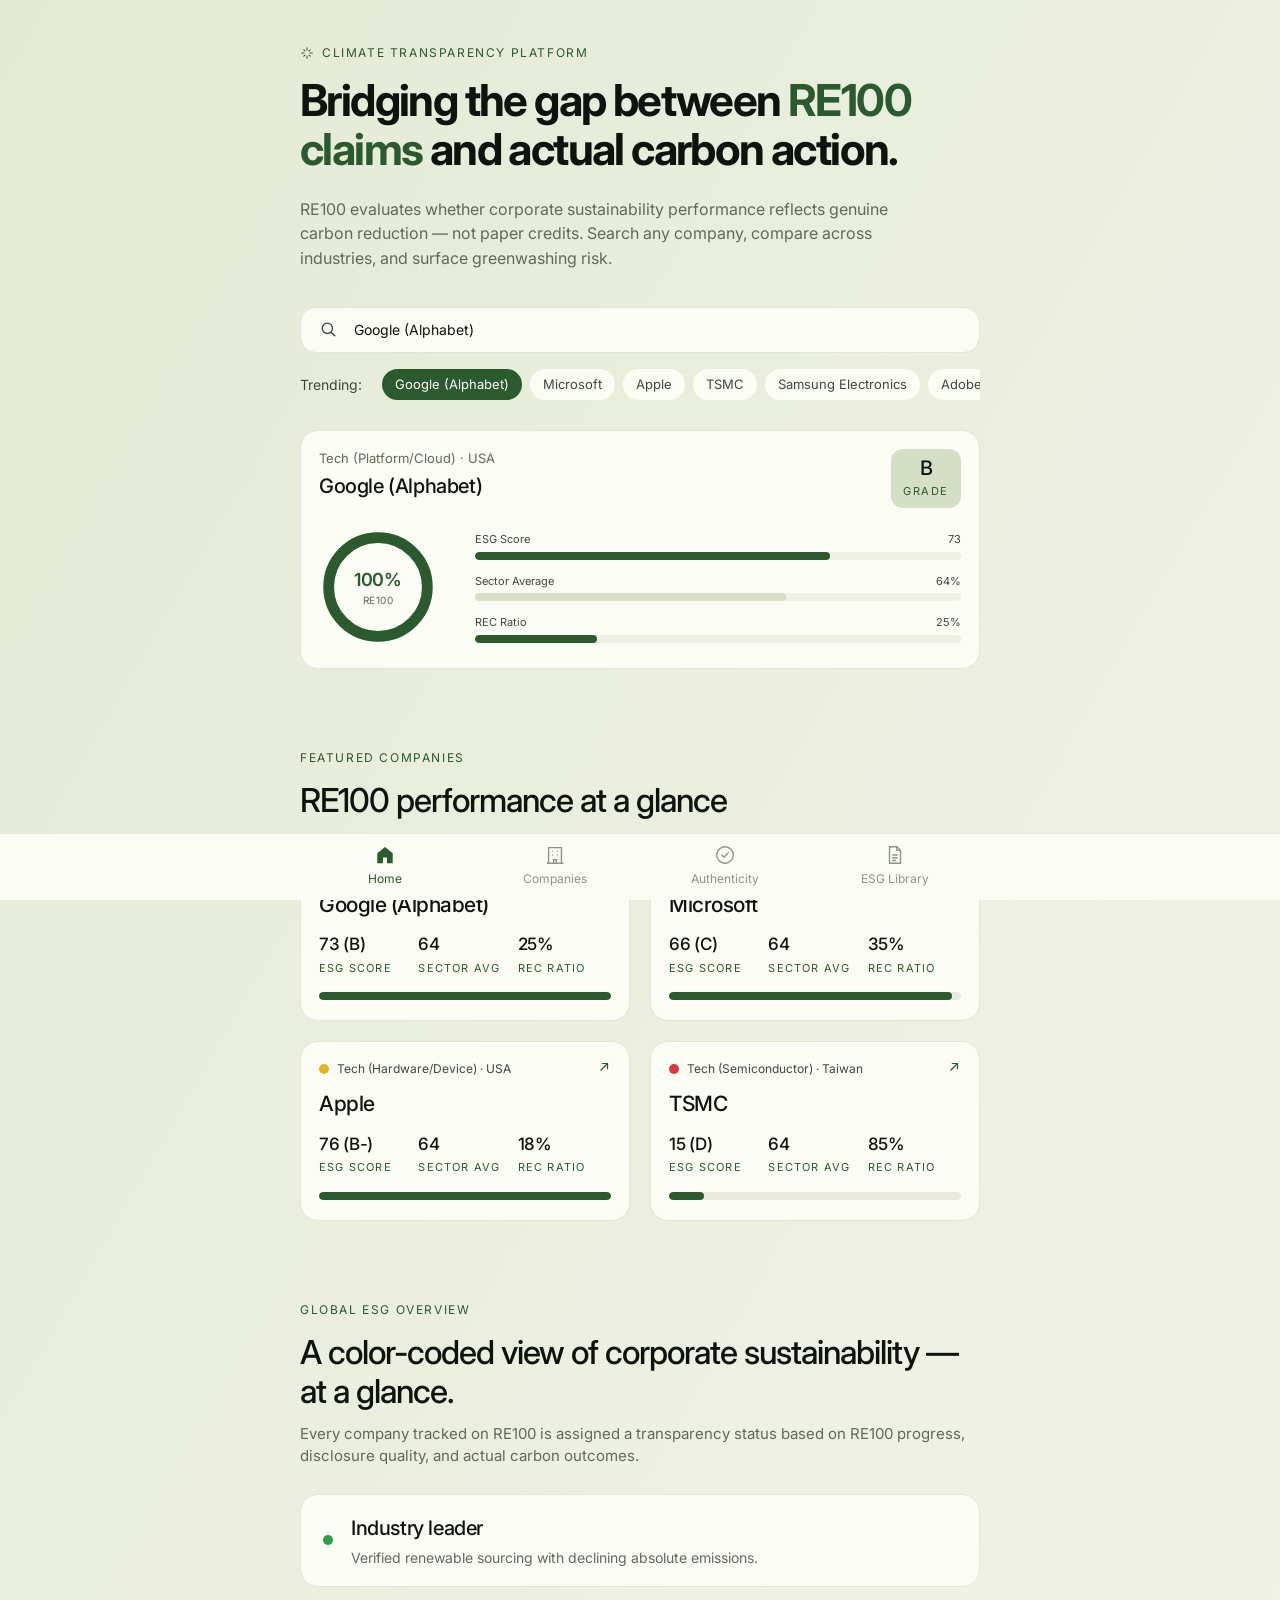
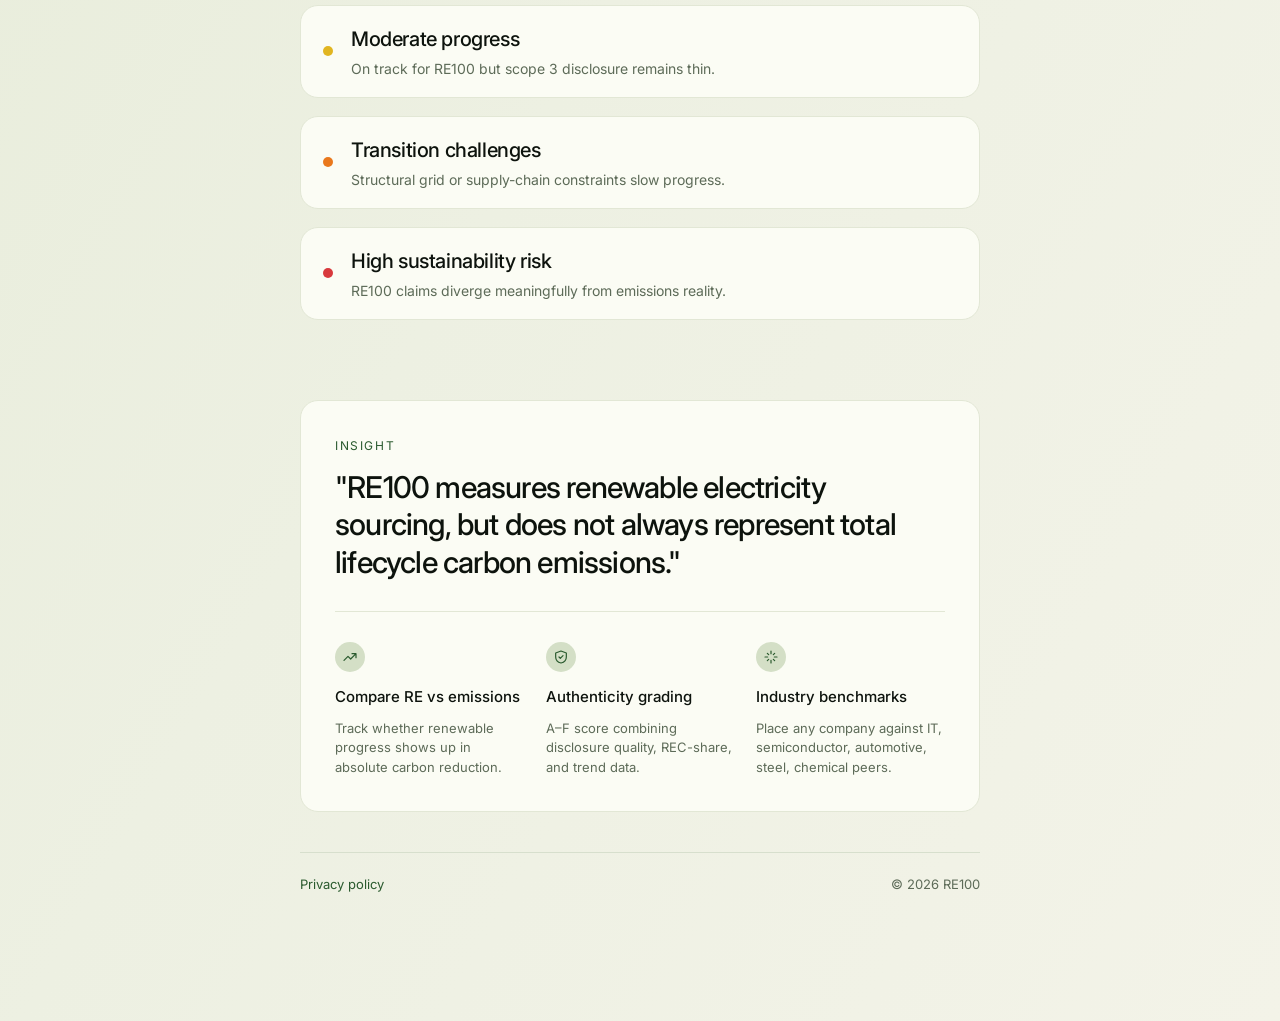
==== index.html @ b1fbe4a5 "Add files via upload" ====
<!doctype html>
<html lang="en">
<head>
<meta charset="utf-8">
<meta name="viewport" content="width=device-width, initial-scale=1, viewport-fit=cover">
<meta name="color-scheme" content="light">
<meta name="theme-color" content="#2a5a2e">
<meta name="description" content="RE100 compares companies' renewable-energy claims with their actual carbon action, ESG evaluations and sustainability reports.">
<link rel="manifest" href="manifest.webmanifest">
<link rel="icon" type="image/png" sizes="32x32" href="icons/favicon-32.png">
<link rel="apple-touch-icon" href="icons/apple-touch-icon.png">
<meta name="apple-mobile-web-app-capable" content="yes">
<meta name="mobile-web-app-capable" content="yes">
<meta name="apple-mobile-web-app-title" content="RE100">
<meta name="apple-mobile-web-app-status-bar-style" content="default">

<title>RE100 — Climate transparency platform</title>
<link rel="preconnect" href="https://fonts.googleapis.com">
<link rel="preconnect" href="https://fonts.gstatic.com" crossorigin>
<link href="https://fonts.googleapis.com/css2?family=Inter:wght@400;500;600;700&display=swap" rel="stylesheet">
<style>
:root{--ink:#0d130d;--muted:#5d6b58;--green:#2a5a2e;--green-2:#3d6b3a;--sage:#9db18a;--sage-soft:#d4dfc6;--track:#ece9df;--surface:#fbfcf4;--line:#e2e7d5;--lead:#2f9e4f;--mod:#e1b520;--trans:#e9781c;--risk:#d8393c;box-sizing:border-box;padding-top:env(safe-area-inset-top,0px);padding-bottom:env(safe-area-inset-bottom,0px)}
*,*::before,*::after{box-sizing:inherit}
html{scroll-padding-top:env(safe-area-inset-top,0px);background:#e7ecda}
body{margin:0;min-height:100vh;background:linear-gradient(120deg,#e4ead5 0%,#edf0e2 55%,#f3f3e8 100%);color:var(--ink);font-family:Inter,-apple-system,BlinkMacSystemFont,"Segoe UI",Arial,sans-serif;font-size:15px;line-height:1.5;-webkit-font-smoothing:antialiased;padding-bottom:96px}
button,input,select{font:inherit;color:inherit}
a{color:inherit}
:focus-visible{outline:3px solid #5b874d;outline-offset:3px}
[hidden]{display:none!important}
.sr-only{position:absolute;width:1px;height:1px;overflow:hidden;clip:rect(0,0,0,0);white-space:nowrap}

.r-page{width:min(680px,calc(100% - 40px));margin:0 auto;padding:44px 0 40px}
.r-eyebrow{display:flex;align-items:center;gap:8px;font-size:12px;letter-spacing:1.6px;text-transform:uppercase;color:var(--green);margin:0 0 14px}
.r-h1{font-size:clamp(32px,6vw,44px);line-height:1.12;letter-spacing:-1.6px;font-weight:700;margin:0}
.r-h1 em{font-style:normal;color:var(--green)}
.r-h2{font-size:clamp(26px,4.6vw,33px);line-height:1.18;letter-spacing:-1px;font-weight:500;margin:0 0 22px}
.r-lede{color:var(--muted);font-size:16px;line-height:1.55;margin:22px 0 0;max-width:640px}
.r-section{margin-top:80px}
.r-card{background:var(--surface);border:1px solid var(--line);border-radius:18px}

/* search */
.r-search{position:relative;margin-top:36px}
.r-search label{display:flex;align-items:center;gap:14px;background:var(--surface);border:1px solid var(--line);border-radius:16px;padding:0 18px;height:46px}
.r-search svg{width:19px;height:19px;color:#3b4a38;flex-shrink:0}
.r-search input{border:0;background:transparent;outline:0;flex:1;font-size:14px;height:100%;min-width:0}
.r-suggest{position:absolute;z-index:20;left:0;right:0;top:52px;list-style:none;margin:0;padding:6px;background:var(--surface);border:1px solid var(--line);border-radius:14px;box-shadow:0 12px 30px #2a3a1f1a;max-height:280px;overflow:auto}
.r-suggest li button{width:100%;text-align:left;border:0;background:transparent;padding:9px 12px;border-radius:9px;display:flex;justify-content:space-between;gap:12px;cursor:pointer;font-size:14px}
.r-suggest li button:hover,.r-suggest li button.on{background:#edf2e3}
.r-suggest small{color:var(--muted);font-size:12px}
.r-trending{display:flex;flex-wrap:wrap;align-items:center;gap:8px;margin-top:14px;font-size:13px;color:var(--muted)}
.r-chip{border:1px solid var(--line);background:var(--surface);border-radius:20px;padding:4px 11px;font-size:12px;color:var(--green);cursor:pointer}
.r-chip[aria-pressed="true"]{background:var(--green);border-color:var(--green);color:#fff}

/* spotlight */
.r-spot{margin-top:28px;padding:18px 18px 22px}
.r-spot-head{display:flex;justify-content:space-between;align-items:flex-start;gap:14px}
.r-meta{font-size:13px;color:var(--muted);margin:0}
.r-spot-name{font-size:20px;font-weight:500;letter-spacing:-.4px;margin:2px 0 0;text-decoration:none;display:inline-block}
.r-spot-name:hover{text-decoration:underline;text-underline-offset:3px}
.r-grade{background:var(--sage-soft);border-radius:12px;padding:8px 10px 6px;text-align:center;min-width:70px}
.r-grade b{display:block;font-size:20px;font-weight:500;line-height:1.1}
.r-grade span{font-size:11px;letter-spacing:1.6px;color:var(--green)}
.r-spot-body{display:grid;grid-template-columns:120px 1fr;gap:36px;align-items:center;margin-top:20px}
.r-donut{position:relative;width:118px;height:118px}
.r-donut svg{width:100%;height:100%;transform:rotate(-90deg)}
.r-donut-arc{transition:stroke-dashoffset .7s cubic-bezier(.22,.61,.36,1)}
.r-donut div{position:absolute;inset:0;display:flex;flex-direction:column;align-items:center;justify-content:center}
.r-donut b{font-size:18px;font-weight:600;color:var(--green);letter-spacing:-.4px}
.r-donut span{font-size:10px;color:var(--muted);letter-spacing:.5px}
.r-bars{display:grid;gap:13px}
.r-bar-row{display:grid;grid-template-columns:1fr auto;font-size:11px;color:#3d4a3a;row-gap:4px}
.r-track{grid-column:1/-1;height:8px;border-radius:5px;background:#eef0e3;overflow:hidden}
.r-fill{display:block;height:100%;background:var(--green);border-radius:5px;transition:width .5s ease}
.r-fill.soft{background:var(--sage-soft)}

/* company cards */
.r-grid{display:grid;grid-template-columns:1fr 1fr;gap:20px}
.r-co{display:block;text-decoration:none;padding:18px 18px 20px;position:relative}
.r-co:hover{border-color:#c4d2b4}
.r-co-top{display:flex;align-items:center;gap:8px;font-size:12px;color:#3d4a3a;padding-right:24px}
.r-dot{width:10px;height:10px;border-radius:50%;flex-shrink:0;display:inline-block}
.r-arrow{position:absolute;right:18px;top:18px;width:14px;height:14px;color:var(--green)}
.r-co-name{font-size:21px;font-weight:500;letter-spacing:-.5px;margin:10px 0 12px}
.r-stats{display:grid;grid-template-columns:1fr 1fr 1fr;gap:6px}
.r-stats b{display:block;font-size:17px;font-weight:500;letter-spacing:-.3px}
.r-stats span{display:block;font-size:11px;letter-spacing:1.2px;text-transform:uppercase;color:var(--green);margin-top:2px}
.r-co .r-track{margin-top:16px;background:var(--track)}

/* status legend */
.r-legend{display:grid;gap:18px}
.r-status{display:grid;grid-template-columns:12px 1fr;gap:16px;align-items:center;padding:18px 22px}
.r-status h3{margin:0;font-size:20px;font-weight:500;letter-spacing:-.4px}
.r-status p{margin:4px 0 0;font-size:14px;color:var(--muted)}

/* insight */
.r-insight{padding:36px 34px 34px}
.r-insight blockquote{margin:0 0 30px;padding-bottom:30px;border-bottom:1px solid var(--line);font-size:clamp(22px,4vw,30px);line-height:1.25;letter-spacing:-.8px;font-weight:500}
.r-feats{display:grid;grid-template-columns:repeat(3,1fr);gap:22px}
.r-feat .r-ico{width:30px;height:30px;border-radius:50%;background:var(--sage-soft);display:flex;align-items:center;justify-content:center;color:var(--green)}
.r-feat .r-ico svg{width:16px;height:16px}
.r-feat h3{font-size:15px;font-weight:500;margin:14px 0 10px}
.r-feat p{font-size:13px;color:var(--muted);margin:0}

/* companies page */
.r-filter-row{display:flex;align-items:flex-start;gap:12px;margin-top:16px;font-size:14px;color:#3d4a3a}
.r-filter-row>span{padding-top:5px;flex-shrink:0;min-width:70px}
.r-filter-row>div{display:flex;flex-wrap:wrap;gap:8px}
.r-filter-row .r-chip{border-color:transparent;background:#fbfcf4;color:#3d4a3a;padding:5px 12px;font-size:13px}
.r-filter-row .r-chip[aria-pressed="true"]{background:var(--green);color:#fff}
#grade-chips .r-chip{min-width:30px;text-align:center}
.r-toolbar{margin-top:28px}
.r-tabs{display:flex;gap:4px;overflow-x:auto;padding:4px;background:#e3e9d6;border-radius:30px;margin:26px 0 18px;scrollbar-width:none}
.r-tabs::-webkit-scrollbar{display:none}
.r-tabs button{border:0;background:transparent;border-radius:24px;padding:8px 14px;font-size:13px;color:var(--green);white-space:nowrap;cursor:pointer}
.r-tabs button[aria-selected="true"]{background:var(--surface);color:var(--ink);box-shadow:0 1px 3px #23341c14}
.r-toolbar{display:flex;gap:10px;align-items:center;margin-bottom:18px}
.r-toolbar .r-search{margin:0;flex:1}
.r-select{height:46px;border:1px solid var(--line);background:var(--surface);border-radius:14px;padding:0 12px;font-size:13px;color:var(--green)}
.r-count{font-size:13px;color:var(--muted);margin:0 0 14px}
.r-empty{text-align:center;padding:48px 20px;color:var(--muted)}

/* detail */
.r-back{display:inline-flex;align-items:center;gap:10px;color:#3d4a3a;text-decoration:none;font-size:15px}
.r-back svg{width:16px;height:16px}
.r-pill{display:inline-flex;align-items:center;gap:10px;border:1px solid var(--line);border-radius:30px;padding:5px 14px 5px 11px;font-size:14px;color:#3d4a3a;margin:34px 0 18px;background:#eef2e4}
.r-detail-name{font-size:clamp(34px,6.5vw,46px);font-weight:700;letter-spacing:-1.6px;line-height:1.1;margin:0}
.r-detail-meta{color:var(--muted);font-size:16px;margin:18px 0 30px}
.r-tiles{display:grid;grid-template-columns:1fr 1fr;gap:9px}
.r-tile{padding:18px 15px 16px}
.r-tile b{display:block;font-size:30px;font-weight:500;letter-spacing:-.8px;line-height:1.15}
.r-tile span{display:block;font-size:12px;letter-spacing:1.6px;text-transform:uppercase;color:var(--green);margin-top:6px}
.r-tile.year span{margin:0 0 6px}
.r-tile.hero{grid-column:1/-1;background:var(--green);border-color:var(--green);color:#fff;padding:18px 15px 18px}
.r-tile.hero span{color:#fff;letter-spacing:.4px}
.r-compare{grid-column:1/-1;padding:18px 15px 16px;margin-top:6px}
.r-compare h2{font-size:19px;font-weight:500;letter-spacing:-.4px;margin:0 0 18px}
.r-cmp-row{display:grid;grid-template-columns:72px 1fr 34px;gap:12px;align-items:center;font-size:13px;margin-top:10px}
.r-cmp-row .r-track{grid-column:auto;height:10px;background:var(--track)}
.r-cmp-row b{font-weight:400;text-align:right}
.r-cmp-row .r-fill.sage{background:var(--sage)}

/* library */
.r-lib-h1{font-size:clamp(34px,6vw,46px);letter-spacing:-1.8px;margin-top:4px}
.r-lib-lede{margin-top:18px;font-size:16px}
.r-filters{padding:14px 14px 14px 16px;margin-top:32px;display:flex;align-items:center;gap:8px;border-radius:20px}
.r-filters .r-search{margin:0;flex:1;min-width:0}
.r-filters .r-search label{border:0;padding:0;height:36px;background:transparent;gap:12px}
.r-filters select{height:36px;border:1px solid var(--line);border-radius:20px;background:var(--surface);padding:0 10px 0 12px;font-size:14px;color:#3d4a3a;cursor:pointer}

.r-lib-grid{display:grid;grid-template-columns:1fr 1fr;gap:16px;margin-top:30px}
@media(max-width:560px){.r-filters{flex-wrap:wrap}.r-filters .r-search{flex-basis:100%}}
.r-doc{padding:18px;display:flex;flex-direction:column}.r-doc .r-view{margin-top:auto}.r-doc p:last-of-type{margin-bottom:20px}
.r-doc-top{display:flex;justify-content:space-between;align-items:flex-start}
.r-doc-ico{width:34px;height:34px;border-radius:50%;background:var(--sage-soft);display:flex;align-items:center;justify-content:center;color:var(--green)}
.r-doc-ico svg{width:19px;height:19px}
.r-doc-year{font-size:13px;letter-spacing:1.2px;color:var(--green);margin-top:2px}
.r-doc h3{font-size:19px;font-weight:500;letter-spacing:-.4px;margin:14px 0 6px}
.r-doc p{font-size:14px;color:var(--muted);margin:0 0 6px}
.r-view{margin-top:20px;width:100%;height:32px;border:0;border-radius:20px;background:var(--green);color:#fff;font-size:14px;display:flex;align-items:center;justify-content:center;gap:10px;cursor:pointer;text-decoration:none}
.r-view svg{width:14px;height:14px}
.r-toast{position:fixed;left:50%;bottom:96px;transform:translateX(-50%);background:var(--ink);color:#fff;font-size:13px;padding:10px 16px;border-radius:10px;z-index:60}



/* legal + footer */
.r-legal p.r-eyebrow{font-size:12px;line-height:1.5;color:var(--green)}
.r-legal p,.r-legal li{font-size:15px;line-height:1.7;color:#2e3a2c}
.r-legal h2{font-size:20px;font-weight:600;letter-spacing:-.3px;margin:36px 0 10px}
.r-legal ul{padding-left:20px;margin:8px 0 14px}
.r-legal li{margin-bottom:6px}
.r-legal a{color:var(--green)}
.r-legal .r-back{color:#3d4a3a}
.r-legal-date{font-size:13px!important;color:var(--muted)!important;margin:14px 0 30px}
.r-legal mark{background:#f6efd8;color:#806520;padding:0 4px;border-radius:4px}
.r-legal-contact{padding:16px 18px;background:var(--surface);border:1px solid var(--line);border-radius:14px}
.r-foot{width:min(680px,calc(100% - 40px));margin:0 auto;padding:22px 0 30px;border-top:1px solid #d7dfcd;display:flex;justify-content:space-between;font-size:13px;color:var(--muted)}
.r-foot a{color:var(--green);text-decoration:none}.r-foot a:hover{text-decoration:underline}

/* sideways-scrolling chip rows */
.r-toolbar .r-search{min-width:0}.r-toolbar>label{flex-shrink:0}.r-search input{min-width:0;width:100%}
.r-trend-row{margin-top:14px}
.r-trending{flex-wrap:nowrap;overflow-x:auto;scrollbar-width:none;-webkit-overflow-scrolling:touch;overscroll-behavior-x:contain;padding-bottom:2px}
.r-trending::-webkit-scrollbar,.r-filter-row>div::-webkit-scrollbar{display:none}
.r-trending>span{flex-shrink:0;position:sticky;left:0;background:linear-gradient(90deg,#e8ecdc 85%,transparent);padding-right:8px;z-index:1}
.r-trending .r-chip,.r-filter-row .r-chip{flex-shrink:0;white-space:nowrap}
.r-filter-row{align-items:center}
.r-filter-row>span{padding-top:0}
.r-filter-row>div{flex-wrap:nowrap;overflow-x:auto;min-width:0;flex:1;scrollbar-width:none;-webkit-overflow-scrolling:touch;overscroll-behavior-x:contain;padding:2px 0}
/* bottom nav */
.r-nav{position:fixed;left:0;right:0;bottom:0;z-index:50;background:#fbfcf4;border-top:1px solid #e6eadb;padding-bottom:env(safe-area-inset-bottom,0px)}
.r-nav ul{list-style:none;margin:0 auto;padding:0;display:flex;justify-content:center;width:min(680px,100%)}
.r-nav li{flex:1}
.r-nav a{display:flex;flex-direction:column;align-items:center;gap:4px;padding:10px 4px 12px;font-size:12px;color:#8a9585;text-decoration:none}
.r-nav svg{width:22px;height:22px}
.r-nav a[aria-current="page"]{color:var(--green)}
.r-nav a .on{display:none}.r-nav a[aria-current="page"] .on{display:block}.r-nav a[aria-current="page"] .off{display:none}

/* ESG (authenticity) — adapted to app style */
#esg{--bg:#edf1e3;--surface:#fcfdf7;--ink:#172718;--muted:#60705b;--green:#315b30;--line:#dce3d1;--soft:#e2e9d6;--amber:#806520;--amber-bg:#f6efd8;--radius:22px}#esg *{box-sizing:border-box}#esg button,#esg input,#esg select{font:inherit}#esg button,#esg a,#esg summary{-webkit-tap-highlight-color:transparent}#esg button{cursor:pointer}#esg a{color:inherit}#esg button{color:inherit}#esg button:focus-visible,#esg a:focus-visible,#esg summary:focus-visible,#esg input:focus-visible,#esg select:focus-visible{outline:3px solid #5b874d;outline-offset:4px}#esg button:disabled{cursor:default;opacity:.45}#esg [hidden]{display:none!important}#esg .wrap{width:min(1120px,calc(100% - 64px));margin:auto}#esg .topbar{border-bottom:1px solid #d6dfcb}#esg .nav{height:76px;display:flex;align-items:center;justify-content:space-between;gap:24px}#esg .brand{font-size:21px;font-weight:750;letter-spacing:-1px;display:flex;align-items:center;gap:11px;text-decoration:none}#esg .brand svg{width:28px;height:28px;color:var(--green)}#esg .brand small{font-size:11px;letter-spacing:1.6px;text-transform:uppercase;font-weight:500;border-left:1px solid #bfcbb4;padding-left:15px;margin-left:7px}#esg .navlinks{display:flex;gap:27px;align-items:center}#esg .navlinks a{font-size:13px;text-decoration:none;color:var(--muted)}#esg .navlinks a:last-child{color:var(--green);border-bottom:2px solid var(--green);padding:27px 0}#esg .hero{padding:64px 0 45px;position:relative}#esg .eyebrow{font-size:11px;letter-spacing:2.4px;font-weight:650;color:var(--green);text-transform:uppercase;margin:0 0 18px}#esg .hero h1{font-size:clamp(38px,5vw,62px);line-height:1.07;letter-spacing:-2.8px;font-weight:600;margin:0;max-width:880px}#esg .hero h1 span{color:#547448}#esg .hero p.intro{font-size:16px;color:var(--muted);max-width:650px;margin:21px 0 24px;line-height:1.7}#esg .hero-bottom{display:flex;align-items:center;gap:10px;flex-wrap:wrap}#esg .pill{display:inline-flex;align-items:center;gap:7px;border:1px solid #cdd7c0;border-radius:30px;padding:6px 12px;font-size:11px;color:#4b6143}#esg .pill b{font-weight:650}#esg .dot{width:6px;height:6px;display:inline-block;border-radius:50%;background:#61824e}#esg .section{margin:0 0 47px}#esg .sectionhead{display:flex;justify-content:space-between;gap:18px;align-items:center;margin-bottom:18px}#esg .sectionhead h2{font-size:25px;letter-spacing:-.8px;margin:0;font-weight:600}#esg .sectionhead p{margin:5px 0 0;color:var(--muted);font-size:13px}#esg .segment{display:flex;align-items:center;gap:4px;padding:4px;border:1px solid #d3dcc8;background:#e5ebdb;border-radius:30px;flex-shrink:0}#esg .segment button{border:0;background:transparent;padding:9px 14px;border-radius:24px;font-size:12px;color:#5c6d54}#esg .segment button[aria-pressed="true"]{background:var(--surface);color:var(--ink);box-shadow:0 2px 4px #23341c08}#esg .draft-tag{font-size:9px;letter-spacing:.4px;text-transform:uppercase;margin-left:5px;color:#6d754e}#esg .framework-grid{display:grid;grid-template-columns:repeat(3,1fr);gap:14px}#esg .framework-card{background:var(--surface);border:1px solid var(--line);border-radius:var(--radius);text-align:left;padding:22px 24px 20px;position:relative;transition:background .18s,border-color .18s,transform .18s;min-height:174px;width:100%}#esg .framework-card:hover{background:#f8fbf0;transform:translateY(-2px);border-color:#aebf9d}#esg .framework-card[aria-expanded="true"]{border-color:#557849;box-shadow:inset 0 0 0 1px #557849}#esg .card-top{display:flex;align-items:center;justify-content:space-between;margin-bottom:18px}#esg .icon{background:#e5ecd9;color:var(--green);display:flex;align-items:center;justify-content:center;border-radius:50%;width:35px;height:35px}#esg .icon svg{width:19px;height:19px}#esg .criteria-count{font-size:11px;color:var(--muted)}#esg .card-title{display:flex;align-items:center;gap:9px;font-size:19px;letter-spacing:-.4px;font-weight:600;margin:0 0 4px}#esg .card-title .letter{font-size:11px;font-weight:500;color:#778571;letter-spacing:0}#esg .card-desc{font-size:12px;color:var(--muted);margin:0;padding-right:16px}#esg .plus{position:absolute;right:23px;bottom:20px;font-size:21px;font-weight:400;line-height:1;color:var(--green)}#esg .framework-detail{margin-top:14px;background:var(--surface);border:1px solid var(--line);border-radius:var(--radius);padding:24px 28px}#esg .detail-heading{display:flex;justify-content:space-between;gap:12px;align-items:center;margin-bottom:12px}#esg .detail-heading h3{margin:0;font-size:18px;letter-spacing:-.4px}#esg .subtle-button{border:0;background:#edf2e6;border-radius:50%;width:32px;height:32px;font-size:20px;line-height:1}#esg .criteria-item{border-top:1px solid var(--line)}#esg summary{list-style:none;cursor:pointer}#esg summary::-webkit-details-marker{display:none}#esg .criteria-item summary{display:grid;grid-template-columns:36px 220px 1fr 20px;gap:10px;align-items:center;padding:15px 0;font-size:13px}#esg .criteria-id{font-size:11px;color:#7a8973}#esg .criteria-name{font-weight:600}#esg .criteria-meaning{color:var(--muted);font-size:12px}#esg .chev{font-size:16px;color:#57734d;justify-self:end;transition:transform .15s}#esg details[open]>summary .chev{transform:rotate(90deg)}#esg .criteria-body{padding:0 0 17px 46px;display:grid;grid-template-columns:1fr 1fr;gap:14px 28px;font-size:12px}#esg .meta-label{font-size:10px;font-weight:650;letter-spacing:1px;text-transform:uppercase;color:#728168;margin:0 0 5px}#esg .criteria-body p{margin:0;color:#526349}#esg .criteria-body .rule{grid-column:1/-1;padding-top:3px}#esg .framework-note{font-size:11px;color:#69795e;margin:12px 2px 0}#esg .framework-note a{text-underline-offset:3px}#esg .framework-note .tiny-dot{display:inline-block;width:5px;height:5px;background:#8a967c;border-radius:50%;margin:0 7px 1px 0}#esg .results-section{margin-bottom:34px}#esg .count{font-size:12px;color:#617156;display:inline-flex;align-items:center;justify-content:center;min-width:28px;height:25px;background:#dce5ce;border-radius:14px;vertical-align:middle;margin-left:8px;letter-spacing:0}#esg .tools{display:flex;gap:10px;margin:19px 0 16px}#esg .search{flex:1;position:relative}#esg .search svg{position:absolute;left:16px;top:14px;width:17px;height:17px;color:#718266}#esg .search input{height:45px;width:100%;border:1px solid var(--line);background:var(--surface);border-radius:12px;padding:0 18px 0 43px;color:var(--ink);font-size:13px}#esg .search input::placeholder{color:#839178}#esg .select-label{position:relative}#esg .select-label select{height:45px;min-width:168px;border:1px solid var(--line);border-radius:12px;padding:0 38px 0 15px;background:var(--surface);font-size:12px;color:#4c6143}#esg .table-shell{border:1px solid var(--line);border-radius:var(--radius);overflow:hidden;background:var(--surface)}#esg table{width:100%;border-collapse:collapse;table-layout:fixed}#esg thead{background:#dbe4cc}#esg th{text-align:left;color:#617052;font-size:10px;font-weight:650;text-transform:uppercase;letter-spacing:1.2px;padding:14px 20px}#esg th.company-th{width:31%}#esg th.pillar-th{width:12%}#esg th.coverage-th{width:17%}#esg th.action-th{width:16%;text-align:right}#esg td{padding:23px 20px;border-top:1px solid var(--line);vertical-align:middle}#esg .company-trigger{border:0;background:transparent;text-align:left;padding:0}#esg .company-name{font-size:16px;font-weight:650;letter-spacing:-.2px;display:block}#esg .industry{font-size:11px;color:var(--muted);display:block;margin-top:4px}#esg .score-num{font-size:20px;font-weight:550;letter-spacing:-.6px}#esg .score-denom{font-size:11px;color:#7a886f;margin-left:3px}#esg .mini-bar{height:3px;background:#e7eddd;width:56px;border-radius:5px;margin-top:7px;overflow:hidden}#esg .mini-bar span{display:block;height:100%;background:#628252;border-radius:5px}#esg .coverage strong{font-size:14px;font-weight:550}#esg .coverage small{display:block;font-size:10px;color:#7d7350;margin-top:4px}#esg .view-cell{text-align:right}#esg .view-button{border:1px solid #d3dfc6;background:#eef3e6;border-radius:22px;padding:9px 13px;white-space:nowrap;font-size:11px;color:#35562e;display:inline-flex;align-items:center;gap:10px}#esg .view-button:hover{background:#e3ebd7}#esg .view-button svg{width:12px;height:12px}#esg .company-row.expanded{background:#f7faef}#esg .expanded-cell{padding:0!important}#esg .company-panel{padding:29px 30px 22px;background:#f7faef}#esg .panel-lead{display:flex;justify-content:space-between;gap:30px;align-items:start;margin-bottom:22px}#esg .panel-lead .summary-text{max-width:600px;font-size:17px;letter-spacing:-.25px;line-height:1.55;margin:0 0 10px}#esg .badge{display:inline-flex;align-items:center;border-radius:20px;font-size:10px;white-space:nowrap;padding:5px 10px;background:var(--amber-bg);color:var(--amber)}#esg .scope-note{font-size:11px;color:#738065;margin:0}#esg .result-tabs{display:flex;gap:7px;margin-bottom:16px;flex-wrap:wrap}#esg .result-tabs button{padding:8px 15px;border:1px solid #d6dfca;border-radius:22px;background:transparent;font-size:12px}#esg .result-tabs button[aria-pressed="true"]{background:var(--green);border-color:var(--green);color:#fff}#esg .results-list{border:1px solid var(--line);border-radius:16px;background:var(--surface);overflow:hidden}#esg .result-item+.result-item{border-top:1px solid var(--line)}#esg .result-item summary{padding:15px 19px;display:grid;grid-template-columns:220px 1fr 60px 15px;gap:12px;align-items:center}#esg .result-title{font-size:12px;font-weight:550}#esg .result-id{color:#819174;font-size:10px;margin-right:9px}#esg .result-summary{color:#627258;font-size:12px}#esg .points{font-size:12px;text-align:right;color:#365e30}#esg .points.missing{color:#887647;font-size:11px}#esg .result-body{margin:0 20px 18px 51px;padding:16px 0 0;border-top:1px dashed var(--line)}#esg .evidence{font-size:12px;color:#52634b;line-height:1.75;margin:0 0 14px;max-width:780px}#esg .evidence-grid{display:grid;grid-template-columns:1fr 1fr;gap:12px}#esg .evidence-grid p{margin:0;font-size:11px;color:#5c6d52}#esg .evidence-foot{font-size:10px;color:#7c846d;margin-top:13px}#esg .rating-note{color:#738064;font-size:11px;margin:14px 1px 0}#esg .list-footer{display:flex;justify-content:space-between;align-items:center;gap:16px;padding:15px 3px 0;font-size:11px;color:#738166}#esg .pagination{display:flex;gap:8px;align-items:center}#esg .pagination button{border:1px solid #ced9c0;background:var(--surface);border-radius:8px;width:30px;height:28px}#esg .empty{padding:55px 25px;text-align:center}#esg .empty h3{font-size:17px;font-weight:500;margin:0 0 8px}#esg .empty p{font-size:12px;color:var(--muted);margin:0 0 15px}#esg .empty button{background:var(--green);color:white;border:0;border-radius:20px;padding:9px 16px;font-size:12px}#esg .methodology{border-top:1px solid #d7dfcd;padding:20px 0}#esg .methodology>summary{display:flex;align-items:center;justify-content:space-between;font-size:12px;color:#536a48}#esg .methodology-body{font-size:12px;color:#66745c;max-width:900px;padding:8px 0}#esg .methodology-body p{margin:10px 0}#esg .footer{margin:30px 0 0;padding:22px 0 30px;border-top:1px solid #d5dfc9;display:flex;justify-content:space-between;gap:20px;font-size:10px;color:#78846d}#esg .footer span:first-child{letter-spacing:1.6px}#esg .sr-only{position:absolute;width:1px;height:1px;overflow:hidden;clip:rect(0,0,0,0);white-space:nowrap}@container (max-width:900px){#esg .wrap{width:calc(100% - 40px)}#esg .hero h1{font-size:48px;letter-spacing:-2px}#esg .sectionhead{align-items:flex-start}#esg .sectionhead h2{font-size:23px}#esg .framework-card{padding:20px;min-height:184px}#esg .card-title{font-size:17px}#esg .card-desc{max-width:185px}#esg .card-top{margin-bottom:16px}#esg .criteria-item summary{grid-template-columns:30px 190px 1fr 16px}#esg .criteria-meaning{font-size:11px}#esg th,#esg td{padding-left:14px;padding-right:14px}#esg th.company-th{width:28%}#esg .company-name{font-size:14px}#esg .company-panel{padding:22px 20px}#esg .result-item summary{grid-template-columns:190px 1fr 55px 12px}#esg .view-button{padding:8px 10px}#esg .view-button svg{display:none}}@container (max-width:700px){#esg .wrap{width:calc(100% - 32px)}#esg .nav{height:64px}#esg .brand{font-size:20px}#esg .brand small{font-size:9px;padding-left:10px;margin-left:0}#esg .brand svg{width:24px}#esg .navlinks a{display:none}#esg .navlinks a:last-child{display:block;padding:20px 0;font-size:11px}#esg .hero{padding:40px 0 32px}#esg .hero h1{font-size:40px;line-height:1.12;letter-spacing:-1.7px}#esg .hero p.intro{font-size:14px;margin:18px 0 20px}#esg .eyebrow{font-size:10px;margin-bottom:16px}#esg .sectionhead{flex-direction:column;gap:14px}#esg .sectionhead h2{font-size:23px}#esg .sectionhead p{font-size:12px}#esg .segment{width:100%}#esg .segment button{flex:1;padding:9px 8px}#esg .framework-grid{grid-template-columns:1fr;gap:10px}#esg .framework-card{min-height:0;padding:17px 19px 17px 73px}#esg .card-top{margin:0}#esg .icon{position:absolute;left:18px;top:24px;width:35px}#esg .criteria-count{position:absolute;right:18px;top:19px;font-size:10px}#esg .card-title{font-size:17px;padding-right:80px}#esg .card-title .letter{display:none}#esg .card-desc{max-width:none;padding-right:26px;margin-top:4px;font-size:11px}#esg .plus{right:22px;bottom:19px}#esg .framework-detail{padding:18px}#esg .criteria-item summary{grid-template-columns:25px 1fr 16px;gap:7px;padding:15px 0}#esg .criteria-meaning{grid-column:2;grid-row:2;font-size:11px}#esg .criteria-item summary .chev{grid-column:3;grid-row:1/3}#esg .criteria-body{padding-left:32px;grid-template-columns:1fr;gap:12px}#esg .criteria-body .rule{grid-column:1}#esg .detail-heading h3{font-size:16px}#esg .section{margin-bottom:32px}#esg .tools{gap:8px}#esg .select-label select{min-width:122px;max-width:137px;padding:0 20px 0 9px;font-size:11px}#esg .search input{font-size:12px;padding-left:35px}#esg .search svg{left:12px}#esg .table-shell{border-radius:18px}#esg thead{display:none}#esg table,#esg tbody{display:block}#esg tr.company-row{display:grid;grid-template-columns:repeat(3,1fr);padding:19px 19px 14px;position:relative;gap:17px 10px}#esg td{display:block;border:0;padding:0}#esg .company-cell{grid-column:1/-1;padding-right:94px}#esg .company-name{font-size:16px}#esg .industry{font-size:10px}#esg .score-cell:before{content:attr(data-label);display:block;font-size:10px;color:#728165;margin-bottom:4px}#esg .score-num{font-size:22px}#esg .coverage{grid-column:1/3;font-size:11px;display:flex;gap:6px;align-items:center}#esg .coverage strong{font-size:11px}#esg .coverage small{font-size:10px;margin:0}#esg .view-cell{position:absolute;top:20px;right:16px}#esg .view-button{font-size:10px;padding:8px 10px}#esg .expanded-row{display:block}#esg .expanded-cell{width:100%}#esg .company-panel{padding:23px 16px;border-top:1px solid var(--line)}#esg .panel-lead{display:block;margin-bottom:17px}#esg .panel-lead .summary-text{font-size:15px}#esg .badge{margin-top:12px}#esg .scope-note{font-size:10px}#esg .result-tabs{gap:5px}#esg .result-tabs button{padding:7px 11px;font-size:11px}#esg .result-item summary{grid-template-columns:1fr 52px 11px;padding:15px 13px;gap:7px}#esg .result-summary{grid-column:1;grid-row:2;font-size:11px;padding-left:25px}#esg .result-title{font-size:12px}#esg .result-id{margin-right:6px}#esg .result-item summary .points{grid-column:2;grid-row:1/3}#esg .result-item summary .chev{grid-column:3;grid-row:1/3}#esg .result-body{margin:0 14px 17px;padding-top:12px}#esg .evidence-grid{grid-template-columns:1fr}#esg .evidence{font-size:11px}#esg .list-footer{font-size:10px;align-items:flex-start;line-height:1.6}#esg .footer{font-size:9px}#esg .methodology-body{font-size:11px}#esg .framework-note{font-size:10px}}@media(prefers-reduced-motion:reduce){#esg *{scroll-behavior:auto!important;transition:none!important}}#esg .est{font-size:10px;color:#7c846d;margin-left:3px;font-weight:400}#esg .result-item summary{grid-template-columns:200px 1fr 125px 15px}@container (max-width:900px){#esg .result-item summary{grid-template-columns:170px 1fr 115px 12px}}@container (max-width:700px){#esg .result-item summary{grid-template-columns:1fr auto 11px}}
@container (max-width:700px){
#esg .table-shell{border:0;background:transparent;border-radius:0;overflow:visible}
#esg tbody{display:flex;flex-direction:column;gap:12px}
#esg tr.company-row{background:var(--surface);border:1px solid var(--line);border-radius:20px;padding:22px 22px 18px;gap:20px 12px}
#esg tr.company-row.expanded{border-radius:20px 20px 0 0;border-bottom:0;background:var(--surface)}
#esg .expanded-row{margin-top:-12px}
#esg .expanded-cell{border:1px solid var(--line);border-top:0;border-radius:0 0 20px 20px;overflow:hidden}
#esg .company-cell{padding-right:120px}
#esg tr.company-row .company-name{font-size:18px;font-weight:600;letter-spacing:-.4px}
#esg tr.company-row .industry{font-size:13px;margin-top:4px}
#esg tr.company-row .score-cell:before{font-size:13px;margin-bottom:6px;color:var(--muted)}
#esg tr.company-row .score-num{font-size:24px;font-weight:550;letter-spacing:-.6px}
#esg tr.company-row .score-denom{font-size:12px}
#esg tr.company-row .mini-bar{height:4px;width:60px;margin-top:8px}
#esg tr.company-row .coverage{gap:8px}#esg tr.company-row .coverage strong{font-size:13px;font-weight:550}#esg tr.company-row .coverage small{font-size:12px}
#esg .view-cell{top:22px;right:22px}
#esg tr.company-row .view-button{font-size:12px;padding:9px 14px}
#esg .empty{background:var(--surface);border:1px solid var(--line);border-radius:20px}
}
@container (max-width:420px){
#esg tr.company-row{padding:18px 16px 16px}
#esg .company-cell{padding-right:0}
#esg .view-cell{position:static;grid-column:1/-1;order:9}
#esg .view-button{width:100%;justify-content:center}
#esg tr.company-row .score-num{font-size:22px}
}

#esg{--bg:transparent;--surface:#fbfcf4;--ink:#0d130d;--muted:#5d6b58;--green:#2a5a2e;--line:#e2e7d5;--radius:18px;font-size:15px;line-height:1.55}
#esg .wrap{width:min(680px,calc(100% - 40px));margin:0 auto;container-type:inline-size}
#esg .hero{padding:44px 0 36px}
#esg .eyebrow{font-size:12px;letter-spacing:1.6px;font-weight:500;margin-bottom:14px}
#esg .hero h1{font-size:clamp(32px,6vw,44px);font-weight:700;letter-spacing:-1.6px;line-height:1.12}
#esg .hero h1 span{color:var(--green)}
#esg .hero p.intro{font-size:16px;line-height:1.55;margin:22px 0 22px}
#esg .sectionhead h2{font-weight:500;letter-spacing:-1px;font-size:clamp(24px,4.6vw,30px)}
#esg .sectionhead p{font-size:14px}
#esg .section{margin-bottom:56px}
#esg thead{background:#d4dfc6}
#esg .table-shell{border-radius:18px}
#esg .framework-card,#esg .result-tabs button,#esg button.company-trigger{cursor:pointer}
#esg tr.company-row{gap:18px 12px}
#esg .card-desc{font-size:13px}#esg .criteria-count{font-size:12px}#esg .card-title{font-size:18px}
#esg .framework-note,#esg .rating-note,#esg .list-footer{font-size:12px}
#esg .industry{font-size:12px}#esg .score-cell:before{font-size:12px}
#esg .result-title,#esg .result-summary,#esg .points,#esg .evidence{font-size:13px}
#esg .view-button{font-size:12px}#esg .methodology>summary{font-size:14px}#esg .methodology-body{font-size:13px}
@media(max-width:560px){
 .r-grid,.r-lib-grid,.r-feats{grid-template-columns:1fr}
 .r-spot-body{grid-template-columns:1fr;justify-items:center;gap:20px}.r-bars{width:100%}
 .r-insight{padding:26px 22px}
 .r-tile b{font-size:26px}
}

/* dropdowns: custom arrow with equal side spacing */
select.r-select,.r-filters select,#esg .select-label select{-webkit-appearance:none;appearance:none;background-color:var(--surface);background-image:url("data:image/svg+xml,%3Csvg xmlns='http://www.w3.org/2000/svg' viewBox='0 0 12 12' fill='none' stroke='%233d4a3a' stroke-width='1.5' stroke-linecap='round' stroke-linejoin='round'%3E%3Cpath d='m3 4.5 3 3 3-3'/%3E%3C/svg%3E");background-repeat:no-repeat;background-position:right 14px center;background-size:12px 12px;padding:0 36px 0 14px!important;cursor:pointer}
#esg .select-label select{min-width:150px}
@media(max-width:560px){.r-filters select{flex:1}}
@media(prefers-reduced-motion:reduce){*{transition:none!important;scroll-behavior:auto!important}}
</style>
</head>
<body>
<main>

<!-- HOME -->
<section class="r-view-home" data-view="home">
 <div class="r-page">
  <p class="r-eyebrow"><svg width="14" height="14" viewBox="0 0 24 24" fill="none" stroke="currentColor" stroke-width="1.8" stroke-linecap="round" aria-hidden="true"><path d="M12 3v4M12 17v4M3 12h4M17 12h4M6.5 6.5l2 2M15.5 15.5l2 2M6.5 17.5l2-2M15.5 8.5l2-2"/></svg>Climate transparency platform</p>
  <h1 class="r-h1">Bridging the gap between <em>RE100 claims</em> and actual carbon action.</h1>
  <p class="r-lede">RE100 evaluates whether corporate sustainability performance reflects genuine carbon reduction — not paper credits. Search any company, compare across industries, and surface greenwashing risk.</p>

  <div class="r-search" id="home-search">
   <label><svg viewBox="0 0 24 24" fill="none" stroke="currentColor" stroke-width="1.7" aria-hidden="true"><circle cx="10.5" cy="10.5" r="6.5"/><path d="m15.5 15.5 4.5 4.5" stroke-linecap="round"/></svg><span class="sr-only">Search companies</span><input id="home-q" type="search" autocomplete="off" placeholder="Search a company..." role="combobox" aria-expanded="false" aria-controls="home-suggest"></label>
   <ul class="r-suggest" id="home-suggest" role="listbox" hidden></ul>
  </div>
  <div class="r-filter-row r-trend-row" role="group" aria-label="Trending companies"><span>Trending:</span><div id="trending"></div></div>

  <article class="r-card r-spot" id="spot"></article>

  <div class="r-section">
   <p class="r-eyebrow">Featured companies</p>
   <h2 class="r-h2">RE100 performance at a glance</h2>
   <div class="r-grid" id="featured"></div>
  </div>

  <div class="r-section">
   <p class="r-eyebrow">Global ESG overview</p>
   <h2 class="r-h2" style="margin-bottom:12px">A color-coded view of corporate sustainability — at a glance.</h2>
   <p class="r-meta" style="font-size:15px;margin-bottom:26px">Every company tracked on RE100 is assigned a transparency status based on RE100 progress, disclosure quality, and actual carbon outcomes.</p>
   <div class="r-legend" id="legend"></div>
  </div>

  <div class="r-section r-card r-insight">
   <p class="r-eyebrow">Insight</p>
   <blockquote>"RE100 measures renewable electricity sourcing, but does not always represent total lifecycle carbon emissions."</blockquote>
   <div class="r-feats">
    <div class="r-feat"><span class="r-ico"><svg viewBox="0 0 24 24" fill="none" stroke="currentColor" stroke-width="1.8" stroke-linecap="round" stroke-linejoin="round" aria-hidden="true"><path d="m3 17 6-6 4 4 8-8M15 7h6v6"/></svg></span><h3>Compare RE vs emissions</h3><p>Track whether renewable progress shows up in absolute carbon reduction.</p></div>
    <div class="r-feat"><span class="r-ico"><svg viewBox="0 0 24 24" fill="none" stroke="currentColor" stroke-width="1.8" stroke-linecap="round" stroke-linejoin="round" aria-hidden="true"><path d="M12 3 4 6v6c0 5 3.5 8 8 9 4.5-1 8-4 8-9V6l-8-3Z"/><path d="m9 12 2 2 4-4"/></svg></span><h3>Authenticity grading</h3><p>A–F score combining disclosure quality, REC-share, and trend data.</p></div>
    <div class="r-feat"><span class="r-ico"><svg viewBox="0 0 24 24" fill="none" stroke="currentColor" stroke-width="1.8" stroke-linecap="round" stroke-linejoin="round" aria-hidden="true"><path d="M12 3v4M12 17v4M3 12h4M17 12h4M6.5 6.5l2 2M15.5 15.5l2 2M6.5 17.5l2-2M15.5 8.5l2-2"/></svg></span><h3>Industry benchmarks</h3><p>Place any company against IT, semiconductor, automotive, steel, chemical peers.</p></div>
   </div>
  </div>
 </div>
</section>

<!-- COMPANIES -->
<section data-view="companies" hidden>
 <div class="r-page">
  <p class="r-eyebrow">All companies</p>
  <h1 class="r-h1">Companies</h1>
  <p class="r-lede">Look at companies across industries and benchmark them against the industry average.</p>
  <div class="r-filter-row" role="group" aria-label="Filter by category"><span>Category:</span><div id="cat-chips"></div></div>
  <div class="r-filter-row" role="group" aria-label="Filter by grade"><span>Grade:</span><div id="grade-chips"></div></div>
  <div class="r-toolbar">
   <div class="r-search"><label><svg viewBox="0 0 24 24" fill="none" stroke="currentColor" stroke-width="1.7" aria-hidden="true"><circle cx="10.5" cy="10.5" r="6.5"/><path d="m15.5 15.5 4.5 4.5" stroke-linecap="round"/></svg><span class="sr-only">Search companies</span><input id="co-q" type="search" placeholder="Search companies..." autocomplete="off"></label></div>
   <label><span class="sr-only">Sort companies</span><select class="r-select" id="co-sort"><option value="">Default order</option><option value="score">ESG score</option><option value="achieved">RE100 achieved</option><option value="name">Name</option></select></label>
  </div>
  <p class="r-count" id="co-count" role="status"></p>
  <div class="r-grid" id="co-grid"></div>
  <div class="r-empty" id="co-empty" hidden>No companies match that search. Try another name.</div>
 </div>
</section>

<!-- COMPANY DETAIL -->
<section data-view="company" hidden>
 <div class="r-page" id="detail"></div>
</section>

<!-- AUTHENTICITY (ESG evaluation) -->
<section data-view="authenticity" hidden>
 <div id="esg">
<div class="wrap">
<section class="hero"><p class="eyebrow">ESG evaluation</p><h1>A closer look at<br><span>corporate responsibility.</span></h1><p class="intro">Explore the environmental, social and governance practices behind a company’s performance. Start with the essentials. Open the evidence when you want to go deeper.</p><div class="hero-bottom"><span class="pill"><span class="dot"></span> <b>3</b> pillars</span><span class="pill"><b>15</b> criteria</span><span class="pill">Evidence behind every assessment</span></div></section>
<section class="section" id="framework" aria-labelledby="framework-title"><div class="sectionhead"><div><h2 id="framework-title">How we evaluate</h2><p>Three perspectives. A clearer view of each company.</p></div><div class="segment" aria-label="Choose evaluation framework"><button type="button" data-framework="basic-v1" aria-pressed="true">Core framework</button><button type="button" data-framework="data-v2-draft" aria-pressed="false">Data-driven <span class="draft-tag">Draft</span></button></div></div><div class="framework-grid" id="framework-grid"></div><div class="framework-detail" id="framework-detail" hidden></div><p class="framework-note" id="framework-note"></p></section>
<section class="results-section" id="evaluations" aria-labelledby="evaluations-title"><div class="sectionhead"><div><h2 id="evaluations-title">Company evaluations <span class="count" id="company-count">1</span></h2><p>See the overview, then explore the scores and supporting evidence.</p></div></div><div class="tools"><label class="search"><span class="sr-only">Search companies</span><svg viewBox="0 0 24 24" fill="none" aria-hidden="true"><circle cx="10.5" cy="10.5" r="6.5" stroke="currentColor" stroke-width="1.6"/><path d="m15.5 15.5 4.5 4.5" stroke="currentColor" stroke-width="1.6" stroke-linecap="round"/></svg><input type="search" id="search" placeholder="Search companies..." autocomplete="off"></label><label class="select-label"><span class="sr-only">Filter by industry</span><select id="industry"><option value="">All industries</option></select></label></div><div class="table-shell"><table aria-label="Company ESG evaluations"><thead><tr><th class="company-th" scope="col">Company</th><th class="pillar-th" scope="col">Environment</th><th class="pillar-th" scope="col">Social</th><th class="pillar-th" scope="col">Governance</th><th class="coverage-th" scope="col">Coverage</th><th class="action-th" scope="col"><span class="sr-only">Details</span></th></tr></thead><tbody id="company-rows"></tbody></table><div class="empty" id="empty" hidden><h3>No companies found</h3><p>Try another company name or industry.</p><button id="clear-filters" type="button">Clear filters</button></div></div><div class="list-footer"><span id="results-status" role="status" aria-live="polite"></span><div id="pagination" class="pagination" hidden><button type="button" id="prev-page" aria-label="Previous page">‹</button><span id="page-status"></span><button type="button" id="next-page" aria-label="Next page">›</button></div></div><p class="rating-note">Most scores are estimates based on the review outcome (positive signal = 4, mixed = 3, needs attention = 2). Criteria with insufficient evidence stay pending and are not treated as zero.</p></section>
<details class="methodology" id="methodology"><summary>Reading the scores &amp; methodology <span class="chev" aria-hidden="true">›</span></summary><div class="methodology-body"><p>This is a research review of public company disclosures, not an independent ESG rating. Ten companies were reviewed on 1 October 2026 against the 15 core-framework criteria, mostly using 2024 performance and 2025 reports. Periods and scopes differ by company and are stated on each criterion.</p><p>Each criterion has a qualitative outcome. Positive signal means a documented favorable outcome or practice. Mixed means partial, uneven or limited-scope evidence. Needs attention means an adverse trend or clear shortfall. Insufficient evidence means the review could not establish the metric. These are analyst judgments, not formal grades.</p><p>Scores come from two sources. Provisional scores (7, all renewable energy E1) are calculated from an explicit scoring band. Estimated scores, marked “est.”, are derived from the review outcome while the remaining scoring bands are being defined: positive signal = 4, mixed = 3, needs attention = 2. Criteria with insufficient evidence stay pending and are never counted as zero. Because most scores are estimates, pillar subtotals are indicative and should not be used for rankings. An evidence gap describes the limits of this review; it does not mean the company publishes no data or performed poorly.</p><p>The data-driven framework is a separate draft with 15 measurement definitions and no scores.</p></div></details>

</div>
 </div>
</section>


<!-- PRIVACY -->
<section data-view="privacy" hidden>
 <div class="r-page r-legal">
  <a class="r-back" href="#/home"><svg viewBox="0 0 16 16" fill="none" stroke="currentColor" stroke-width="1.4" stroke-linecap="round" aria-hidden="true"><path d="M13 8H3M7 4 3 8l4 4"/></svg>Back to dashboard</a>
  <p class="r-eyebrow" style="margin-top:34px">Legal</p>
  <h1 class="r-h1">Privacy policy</h1>
  <p class="r-legal-date">Effective date: October 6, 2026 · Last updated: October 6, 2026</p>

  <p>This privacy policy explains how RE100 ("the app", "we", "us") handles information when you use the RE100 website and the RE100 mobile apps for iOS and Android. The app is operated by RE100, based in South Korea.</p>
  <p><strong>In short: RE100 does not require an account and does not ask for your name, email address or other personal details. We may collect limited usage data through analytics to understand how the app is used and to improve it. We never sell your information.</strong></p>

  <h2>1. Information you give us</h2>
  <p>None. The app has no sign-up, sign-in or forms that collect personal information. It does not ask for your name, email address, phone number or payment details, and it does not access your contacts, camera, microphone, photos, files or precise location.</p>
  <p>Searches and filters you use in the app are processed on your device to show results and are not sent to us.</p>

  <h2>2. Analytics</h2>
  <p>We may use analytics services, such as Google Analytics for Firebase or Google Analytics, to understand how people use the app. Analytics may collect:</p>
  <ul>
   <li>pages and screens viewed, features used and buttons tapped;</li>
   <li>session length, app launches and the time of use;</li>
   <li>device type, operating system, app version, browser type and language;</li>
   <li>approximate location at country or city level, derived from your IP address;</li>
   <li>an app instance or cookie identifier that lets the analytics service recognize repeat visits, stored on your device;</li>
   <li>crash and performance information.</li>
  </ul>
  <p>This data is used only in aggregate to improve the app, fix problems and decide which content to add. We do not use it to identify you, we do not combine it with other personal information, and we do not use it for advertising or sell it.</p>
  <p>Analytics providers process this data under their own privacy policies, for example the <a href="https://policies.google.com/privacy" target="_blank" rel="noopener noreferrer">Google Privacy Policy</a>. Data may be processed on servers outside South Korea, including in the United States.</p>
  <p><strong>Your choices.</strong> On the website, you can block or delete cookies in your browser settings or use a browser extension that blocks analytics. On mobile devices, you can reset or limit your device's advertising and app identifiers in your phone's privacy settings. The app works fully without analytics.</p>

  <h2>3. Information collected automatically by service providers</h2>
  <p>RE100 relies on a few outside services to work. These services may receive technical information that your device sends automatically, such as your IP address, device and browser type, and the time of the request.</p>
  <ul>
   <li><strong>Hosting.</strong> The app is hosted on GitHub Pages, which may keep server logs, including IP addresses, to deliver and secure the site. See the <a href="https://docs.github.com/en/site-policy/privacy-policies/github-general-privacy-statement" target="_blank" rel="noopener noreferrer">GitHub Privacy Statement</a>.</li>
   <li><strong>Google Fonts.</strong> The app loads its typeface from Google Fonts, which receives your IP address when the font is downloaded.</li>
   <li><strong>Google Drive.</strong> Reports in the ESG Library open in Google Drive. When you open a report, you leave the app and Google's privacy policy applies.</li>
   <li><strong>App stores.</strong> If you download RE100 from the Apple App Store or Google Play, Apple or Google may collect information under their own policies, such as download and crash statistics.</li>
  </ul>

  <h2>4. How we use information</h2>
  <p>We use the limited information described above only to operate, maintain and improve the app, understand which features and content are useful, and fix errors. We do not sell information, share it for advertising, or use it to make automated decisions about you.</p>

  <h2>5. Company and ESG data in the app</h2>
  <p>The company scores, evaluations and reports shown in the app describe companies, not users. They are compiled from public company disclosures and our own research for educational and informational purposes. They are not investment, financial or legal advice.</p>

  <h2>6. Links to other websites</h2>
  <p>The app contains links to other websites, such as company sustainability reports and Google Drive. We are not responsible for the privacy practices of those sites. Please review their privacy policies before providing any information.</p>

  <h2>7. Children's privacy</h2>
  <p>RE100 is an educational tool suitable for general audiences, including students. It is not directed at children under 14 (South Korea) or under 13 (United States), and we do not knowingly collect personal information from them. If you believe a child has provided personal information, contact us and we will delete it.</p>

  <h2>8. Data retention and security</h2>
  <p>Analytics data is kept only as long as needed for the purposes above and for no longer than 14 months, after which it is deleted or anonymized according to the analytics provider's retention settings. The app is served over an encrypted connection (HTTPS), and we limit access to analytics reports to the RE100 team.</p>

  <h2>9. Your rights</h2>
  <p>Depending on where you live, laws such as South Korea's Personal Information Protection Act (PIPA), the EU and UK General Data Protection Regulation (GDPR) and California privacy law may give you rights to access, correct or delete your personal information, to object to or restrict its processing, and to withdraw consent. Because analytics data is not linked to your name or contact details, we may not be able to find data about you specifically, but we will help where we can. Contact us with any request and we will respond within 30 days.</p>

  <h2>10. Changes to this policy</h2>
  <p>If we add features that collect more information, such as accounts, we will update this policy before those features go live and change the "Last updated" date above. Significant changes will be announced in the app.</p>

  <h2>11. Contact and privacy officer</h2>
  <p>For privacy questions or requests, contact RE100's privacy officer at:</p>
  <p class="r-legal-contact"><a href="mailto:bubble.youthimpact@gmail.com">bubble.youthimpact@gmail.com</a></p>
 </div>
</section>

<!-- LIBRARY -->
<section data-view="library" hidden>
 <div class="r-page">
  <p class="r-eyebrow">ESG report library</p>
  <h1 class="r-h1 r-lib-h1">Disclosures, organized.</h1>
  <p class="r-lede r-lib-lede">ESG reports, sustainability disclosures, CDP submissions and RE100 progress documents — searchable in one place.</p>
  <div class="r-card r-filters">
   <div class="r-search"><label><svg viewBox="0 0 24 24" fill="none" stroke="currentColor" stroke-width="1.7" aria-hidden="true"><circle cx="10.5" cy="10.5" r="6.5"/><path d="m15.5 15.5 4.5 4.5" stroke-linecap="round"/></svg><span class="sr-only">Search reports</span><input id="lib-q" type="search" placeholder="Search by company, topic or industry..." autocomplete="off"></label></div>
   <label><span class="sr-only">Industry</span><select id="lib-ind"><option value="">All</option></select></label>
   <label><span class="sr-only">Report type</span><select id="lib-type"><option value="">All</option></select></label>
  </div>
  <div class="r-lib-grid" id="lib-grid"></div>
  <div class="r-empty" id="lib-empty" hidden>No reports match. Clear the search or filters to see all reports.</div>
 </div>
</section>
<footer class="r-foot" id="app-foot"><a href="privacy/">Privacy policy</a><span>© 2026 RE100</span></footer>
</main>

<nav class="r-nav" aria-label="Main">
 <ul>
  <li><a href="#/home" data-nav="home"><svg class="off" viewBox="0 0 24 24" fill="none" stroke="currentColor" stroke-width="1.5" stroke-linejoin="round" aria-hidden="true"><path d="M4 10.5 12 4l8 6.5V20h-5.5v-6h-5v6H4z"/></svg><svg class="on" viewBox="0 0 24 24" fill="currentColor" aria-hidden="true"><path d="M3.6 10.2 12 3.4l8.4 6.8V21h-6.2v-6.2H9.8V21H3.6z"/></svg>Home</a></li>
  <li><a href="#/companies" data-nav="companies"><svg class="off" viewBox="0 0 24 24" fill="none" stroke="currentColor" stroke-width="1.5" aria-hidden="true"><path d="M5 21V4h14v17M3 21h18M9 8h1M14 8h1M9 12h1M14 12h1M10.5 21v-4h3v4"/></svg><svg class="on" viewBox="0 0 24 24" aria-hidden="true"><path fill="currentColor" d="M5 3.5h14V20h2v1.5H3V20h2z"/><path fill="#fbfcf4" d="M8.5 7.5h2v1.5h-2zM13.5 7.5h2v1.5h-2zM8.5 11.5h2v1.5h-2zM13.5 11.5h2v1.5h-2zM10.5 16.5h3V20h-3z"/></svg>Companies</a></li>
  <li><a href="#/authenticity" data-nav="authenticity"><svg class="off" viewBox="0 0 24 24" fill="none" stroke="currentColor" stroke-width="1.5" stroke-linecap="round" stroke-linejoin="round" aria-hidden="true"><circle cx="12" cy="12" r="9"/><path d="m8.5 12 2.5 2.5 4.5-5"/></svg><svg class="on" viewBox="0 0 24 24" aria-hidden="true"><circle cx="12" cy="12" r="9.5" fill="currentColor"/><path d="m8.5 12 2.5 2.5 4.5-5" fill="none" stroke="#fff" stroke-width="1.8" stroke-linecap="round" stroke-linejoin="round"/></svg>Authenticity</a></li>
  <li><a href="#/library" data-nav="library"><svg class="off" viewBox="0 0 24 24" fill="none" stroke="currentColor" stroke-width="1.5" stroke-linejoin="round" aria-hidden="true"><path d="M6 3h8l4 4v14H6z"/><path d="M14 3v4h4M9 12h6M9 15h6M9 18h4"/></svg><svg class="on" viewBox="0 0 24 24" aria-hidden="true"><path fill="currentColor" d="M5.5 2.5h8.5l4.5 4.5v14.5h-13z"/><path fill="#fbfcf4" d="M8.5 11.3h7v1.4h-7zM8.5 14.3h7v1.4h-7zM8.5 17.3h5v1.4h-5z"/></svg>ESG Library</a></li>
 </ul>
</nav>
<div class="r-toast" id="toast" role="status" hidden></div>

<script>
const COMPANIES=[{"id": "google-alphabet", "name": "Google (Alphabet)", "hq": "USA", "industry": "Tech (Platform/Cloud)", "sector": "Tech", "join": "2015", "target": "2017", "achieved": 100, "rec": 25, "avg": 64, "score": 73, "grade": "B", "scoreText": "73 (B)"}, {"id": "microsoft", "name": "Microsoft", "hq": "USA", "industry": "Tech (Software/SaaS)", "sector": "Tech", "join": "2015", "target": "2030", "achieved": 97, "rec": 35, "avg": 64, "score": 66, "grade": "C", "scoreText": "66 (C)"}, {"id": "apple", "name": "Apple", "hq": "USA", "industry": "Tech (Hardware/Device)", "sector": "Tech", "join": "2016", "target": "2020", "achieved": 100, "rec": 18, "avg": 64, "score": 76, "grade": "B", "scoreText": "76 (B-)"}, {"id": "tsmc", "name": "TSMC", "hq": "Taiwan", "industry": "Tech (Semiconductor)", "sector": "Tech", "join": "2020", "target": "2040", "achieved": 12, "rec": 85, "avg": 64, "score": 15, "grade": "D", "scoreText": "15 (D)"}, {"id": "samsung-electronics", "name": "Samsung Electronics", "hq": "S.Korea", "industry": "Tech (Semiconductor)", "sector": "Tech", "join": "2022", "target": "2050", "achieved": 31, "rec": 70, "avg": 64, "score": 20, "grade": "D", "scoreText": "20 (D)"}, {"id": "adobe", "name": "Adobe", "hq": "USA", "industry": "Tech (Software)", "sector": "Tech", "join": "2015", "target": "2025", "achieved": 90, "rec": 40, "avg": 64, "score": 78, "grade": "B", "scoreText": "78 (B)"}, {"id": "fujitsu", "name": "Fujitsu", "hq": "Japan", "industry": "Tech (IT Services)", "sector": "Tech", "join": "2018", "target": "2030", "achieved": 35, "rec": 60, "avg": 64, "score": 35, "grade": "D", "scoreText": "35 (D)"}, {"id": "hp-inc", "name": "HP Inc.", "hq": "USA", "industry": "Tech (Hardware)", "sector": "Tech", "join": "2016", "target": "2025", "achieved": 55, "rec": 45, "avg": 64, "score": 42, "grade": "D", "scoreText": "42 (D)"}, {"id": "intel", "name": "Intel", "hq": "USA", "industry": "Tech (Semiconductor)", "sector": "Tech", "join": "2020", "target": "2030", "achieved": 93, "rec": 20, "avg": 64, "score": 74, "grade": "B-", "scoreText": "74 (B-)"}, {"id": "sk-hynix", "name": "SK Hynix", "hq": "S.Korea", "industry": "Tech (Semiconductor)", "sector": "Tech", "join": "2020", "target": "2050", "achieved": 30, "rec": 75, "avg": 64, "score": 18, "grade": "D", "scoreText": "18 (D)"}, {"id": "meta-platforms", "name": "Meta Platforms", "hq": "USA", "industry": "Tech (Platform)", "sector": "Tech", "join": "2018", "target": "2020", "achieved": 100, "rec": 15, "avg": 64, "score": 78, "grade": "B", "scoreText": "78 (B)"}, {"id": "salesforce", "name": "Salesforce", "hq": "USA", "industry": "Tech (SaaS)", "sector": "Tech", "join": "2016", "target": "2022", "achieved": 100, "rec": 30, "avg": 64, "score": 83, "grade": "A-", "scoreText": "83 (A-)"}, {"id": "dell-technologies", "name": "Dell Technologies", "hq": "USA", "industry": "Tech (Hardware)", "sector": "Tech", "join": "2019", "target": "2040", "achieved": 58, "rec": 50, "avg": 64, "score": 40, "grade": "D", "scoreText": "40 (D)"}, {"id": "t-mobile-us", "name": "T-Mobile US", "hq": "USA", "industry": "Tech (Telecom)", "sector": "Tech", "join": "2018", "target": "2021", "achieved": 100, "rec": 40, "avg": 64, "score": 68, "grade": "C", "scoreText": "68 (C)"}, {"id": "asml", "name": "ASML", "hq": "Nether.", "industry": "Tech (Semiconductor)", "sector": "Tech", "join": "2021", "target": "2040", "achieved": 91, "rec": 45, "avg": 64, "score": 73, "grade": "B", "scoreText": "73 (B)"}, {"id": "nvidia", "name": "NVIDIA", "hq": "USA", "industry": "Tech (Semiconductor)", "sector": "Tech", "join": "2021", "target": "2025", "achieved": 42, "rec": 60, "avg": 64, "score": 38, "grade": "D", "scoreText": "38 (D)"}, {"id": "accenture", "name": "Accenture", "hq": "Ireland", "industry": "Tech (IT Services)", "sector": "Tech", "join": "2019", "target": "2023", "achieved": 100, "rec": 35, "avg": 64, "score": 84, "grade": "A-", "scoreText": "84 (A-)"}, {"id": "kt-corporation", "name": "KT Corporation", "hq": "S.Korea", "industry": "Tech (Telecom)", "sector": "Tech", "join": "2022", "target": "2050", "achieved": 8, "rec": 90, "avg": 64, "score": 12, "grade": "D", "scoreText": "12 (D)"}, {"id": "lg-innotek", "name": "LG Innotek", "hq": "S.Korea", "industry": "Tech (Components)", "sector": "Tech", "join": "2022", "target": "2030", "achieved": 22, "rec": 80, "avg": 64, "score": 15, "grade": "D", "scoreText": "15 (D)"}, {"id": "chindata-group", "name": "Chindata Group", "hq": "China", "industry": "Tech (Data Center)", "sector": "Tech", "join": "2021", "target": "2030", "achieved": 45, "rec": 70, "avg": 64, "score": 25, "grade": "D", "scoreText": "25 (D)"}, {"id": "astrazeneca", "name": "AstraZeneca", "hq": "UK", "industry": "Healthcare", "sector": "Healthcare", "join": "2016", "target": "2025", "achieved": 94, "rec": 30, "avg": 52, "score": 88, "grade": "A", "scoreText": "88 (A)"}, {"id": "johnson-johnson", "name": "Johnson & Johnson", "hq": "USA", "industry": "Healthcare", "sector": "Healthcare", "join": "2015", "target": "2025", "achieved": 87, "rec": 35, "avg": 52, "score": 84, "grade": "A-", "scoreText": "84 (A-)"}, {"id": "novartis", "name": "Novartis", "hq": "Switz.", "industry": "Healthcare", "sector": "Healthcare", "join": "2021", "target": "2025", "achieved": 90, "rec": 40, "avg": 52, "score": 82, "grade": "A-", "scoreText": "82 (A-)"}, {"id": "roche-holding", "name": "Roche Holding", "hq": "Switz.", "industry": "Healthcare", "sector": "Healthcare", "join": "2020", "target": "2030", "achieved": 78, "rec": 45, "avg": 52, "score": 76, "grade": "B", "scoreText": "76 (B)"}, {"id": "pfizer", "name": "Pfizer", "hq": "USA", "industry": "Healthcare", "sector": "Healthcare", "join": "2021", "target": "2030", "achieved": 40, "rec": 60, "avg": 52, "score": 45, "grade": "D", "scoreText": "45 (D)"}, {"id": "merck-kgaa", "name": "Merck KGaA", "hq": "Germany", "industry": "Healthcare", "sector": "Healthcare", "join": "2021", "target": "2030", "achieved": 52, "rec": 55, "avg": 52, "score": 52, "grade": "C", "scoreText": "52 (C)"}, {"id": "glaxosmithkline-gsk", "name": "GlaxoSmithKline (GSK)", "hq": "UK", "industry": "Healthcare", "sector": "Healthcare", "join": "2020", "target": "2025", "achieved": 82, "rec": 30, "avg": 52, "score": 81, "grade": "A-", "scoreText": "81 (A-)"}, {"id": "sanofi", "name": "Sanofi", "hq": "France", "industry": "Healthcare", "sector": "Healthcare", "join": "2021", "target": "2030", "achieved": 61, "rec": 50, "avg": 52, "score": 63, "grade": "C", "scoreText": "63 (C)"}, {"id": "novo-nordisk", "name": "Novo Nordisk", "hq": "Denmark", "industry": "Healthcare", "sector": "Healthcare", "join": "2015", "target": "2020", "achieved": 100, "rec": 20, "avg": 52, "score": 92, "grade": "A", "scoreText": "92 (A)"}, {"id": "takeda-pharmaceutical", "name": "Takeda Pharmaceutical", "hq": "Japan", "industry": "Healthcare", "sector": "Healthcare", "join": "2020", "target": "2040", "achieved": 67, "rec": 55, "avg": 52, "score": 58, "grade": "C", "scoreText": "58 (C)"}, {"id": "biogen", "name": "Biogen", "hq": "USA", "industry": "Healthcare", "sector": "Healthcare", "join": "2014", "target": "2015", "achieved": 100, "rec": 15, "avg": 52, "score": 94, "grade": "A", "scoreText": "94 (A)"}, {"id": "eisai", "name": "Eisai", "hq": "Japan", "industry": "Healthcare", "sector": "Healthcare", "join": "2020", "target": "2030", "achieved": 43, "rec": 65, "avg": 52, "score": 38, "grade": "D", "scoreText": "38 (D)"}, {"id": "ono-pharmaceutical", "name": "Ono Pharmaceutical", "hq": "Japan", "industry": "Healthcare", "sector": "Healthcare", "join": "2019", "target": "2030", "achieved": 55, "rec": 70, "avg": 52, "score": 45, "grade": "D", "scoreText": "45 (D)"}, {"id": "daiichi-sankyo", "name": "Daiichi Sankyo", "hq": "Japan", "industry": "Healthcare", "sector": "Healthcare", "join": "2021", "target": "2030", "achieved": 38, "rec": 75, "avg": 52, "score": 32, "grade": "D", "scoreText": "32 (D)"}, {"id": "samsung-biologics", "name": "Samsung Biologics", "hq": "S.Korea", "industry": "Healthcare", "sector": "Healthcare", "join": "2022", "target": "2050", "achieved": 15, "rec": 85, "avg": 52, "score": 18, "grade": "D", "scoreText": "18 (D)"}, {"id": "sysmex-corporation", "name": "Sysmex Corporation", "hq": "Japan", "industry": "Healthcare", "sector": "Healthcare", "join": "2021", "target": "2040", "achieved": 32, "rec": 80, "avg": 52, "score": 22, "grade": "D", "scoreText": "22 (D)"}, {"id": "gilead-sciences", "name": "Gilead Sciences", "hq": "USA", "industry": "Healthcare", "sector": "Healthcare", "join": "2022", "target": "2030", "achieved": 48, "rec": 50, "avg": 52, "score": 50, "grade": "C", "scoreText": "50 (C)"}, {"id": "astellas-pharma", "name": "Astellas Pharma", "hq": "Japan", "industry": "Healthcare", "sector": "Healthcare", "join": "2022", "target": "2035", "achieved": 35, "rec": 65, "avg": 52, "score": 30, "grade": "D", "scoreText": "30 (D)"}, {"id": "bayer", "name": "Bayer", "hq": "Germany", "industry": "Healthcare", "sector": "Healthcare", "join": "2021", "target": "2030", "achieved": 50, "rec": 60, "avg": 52, "score": 48, "grade": "D", "scoreText": "48 (D)"}, {"id": "chugai-pharmaceutical", "name": "Chugai Pharmaceutical", "hq": "Japan", "industry": "Healthcare", "sector": "Healthcare", "join": "2022", "target": "2030", "achieved": 41, "rec": 70, "avg": 52, "score": 35, "grade": "D", "scoreText": "35 (D)"}, {"id": "unilever", "name": "Unilever", "hq": "UK", "industry": "Consumer Goods", "sector": "Consumer Goods", "join": "2015", "target": "2020", "achieved": 100, "rec": 12, "avg": 48, "score": 95, "grade": "S", "scoreText": "95 (S)"}, {"id": "danone", "name": "Danone", "hq": "France", "industry": "Consumer Goods", "sector": "Consumer Goods", "join": "2018", "target": "2030", "achieved": 84, "rec": 40, "avg": 48, "score": 78, "grade": "B", "scoreText": "78 (B)"}, {"id": "nike", "name": "Nike", "hq": "USA", "industry": "Consumer Goods", "sector": "Consumer Goods", "join": "2015", "target": "2025", "achieved": 93, "rec": 35, "avg": 48, "score": 83, "grade": "A-", "scoreText": "83 (A-)"}, {"id": "coca-cola-europacific", "name": "Coca-Cola Europacific", "hq": "UK", "industry": "Consumer Goods", "sector": "Consumer Goods", "join": "2018", "target": "2030", "achieved": 88, "rec": 30, "avg": 48, "score": 82, "grade": "A-", "scoreText": "82 (A-)"}, {"id": "nestl", "name": "Nestlé", "hq": "Switz.", "industry": "Consumer Goods", "sector": "Consumer Goods", "join": "2020", "target": "2025", "achieved": 80, "rec": 45, "avg": 48, "score": 74, "grade": "B", "scoreText": "74 (B)"}, {"id": "l-or-al", "name": "L'Oréal", "hq": "France", "industry": "Consumer Goods", "sector": "Consumer Goods", "join": "2021", "target": "2025", "achieved": 92, "rec": 25, "avg": 48, "score": 89, "grade": "A", "scoreText": "89 (A)"}, {"id": "p-g", "name": "P&G", "hq": "USA", "industry": "Consumer Goods", "sector": "Consumer Goods", "join": "2021", "target": "2030", "achieved": 71, "rec": 50, "avg": 48, "score": 62, "grade": "C", "scoreText": "62 (C)"}, {"id": "colgate-palmolive", "name": "Colgate-Palmolive", "hq": "USA", "industry": "Consumer Goods", "sector": "Consumer Goods", "join": "2020", "target": "2030", "achieved": 65, "rec": 55, "avg": 48, "score": 55, "grade": "C", "scoreText": "55 (C)"}, {"id": "est-e-lauder", "name": "Estée Lauder", "hq": "USA", "industry": "Consumer Goods", "sector": "Consumer Goods", "join": "2017", "target": "2020", "achieved": 100, "rec": 20, "avg": 48, "score": 93, "grade": "A", "scoreText": "93 (A)"}, {"id": "starbucks", "name": "Starbucks", "hq": "USA", "industry": "Consumer Goods", "sector": "Consumer Goods", "join": "2015", "target": "2020", "achieved": 100, "rec": 40, "avg": 48, "score": 78, "grade": "B", "scoreText": "78 (B)"}, {"id": "h-m-group", "name": "H&M Group", "hq": "Sweden", "industry": "Consumer Goods", "sector": "Consumer Goods", "join": "2015", "target": "2030", "achieved": 95, "rec": 15, "avg": 48, "score": 92, "grade": "A", "scoreText": "92 (A)"}, {"id": "sony-group", "name": "Sony Group", "hq": "Japan", "industry": "Consumer Goods", "sector": "Consumer Goods", "join": "2018", "target": "2030", "achieved": 30, "rec": 70, "avg": 48, "score": 32, "grade": "D", "scoreText": "32 (D)"}, {"id": "panasonic", "name": "Panasonic", "hq": "Japan", "industry": "Consumer Goods", "sector": "Consumer Goods", "join": "2019", "target": "2050", "achieved": 21, "rec": 75, "avg": 48, "score": 25, "grade": "D", "scoreText": "25 (D)"}, {"id": "burberry", "name": "Burberry", "hq": "UK", "industry": "Consumer Goods", "sector": "Consumer Goods", "join": "2017", "target": "2022", "achieved": 100, "rec": 30, "avg": 48, "score": 88, "grade": "A", "scoreText": "88 (A)"}, {"id": "chanel", "name": "Chanel", "hq": "France", "industry": "Consumer Goods", "sector": "Consumer Goods", "join": "2020", "target": "2025", "achieved": 97, "rec": 40, "avg": 48, "score": 80, "grade": "B", "scoreText": "80 (B)"}, {"id": "amorepacific", "name": "Amorepacific", "hq": "S.Korea", "industry": "Consumer Goods", "sector": "Consumer Goods", "join": "2021", "target": "2030", "achieved": 34, "rec": 80, "avg": 48, "score": 28, "grade": "D", "scoreText": "28 (D)"}, {"id": "asahi-group", "name": "Asahi Group", "hq": "Japan", "industry": "Consumer Goods", "sector": "Consumer Goods", "join": "2020", "target": "2040", "achieved": 45, "rec": 65, "avg": 48, "score": 42, "grade": "D", "scoreText": "42 (D)"}, {"id": "kirin-holdings", "name": "Kirin Holdings", "hq": "Japan", "industry": "Consumer Goods", "sector": "Consumer Goods", "join": "2020", "target": "2040", "achieved": 38, "rec": 70, "avg": 48, "score": 35, "grade": "D", "scoreText": "35 (D)"}, {"id": "puma", "name": "Puma", "hq": "Germany", "industry": "Consumer Goods", "sector": "Consumer Goods", "join": "2021", "target": "2025", "achieved": 85, "rec": 35, "avg": 48, "score": 81, "grade": "A-", "scoreText": "81 (A-)"}, {"id": "grupo-bimbo", "name": "Grupo Bimbo", "hq": "Mexico", "industry": "Consumer Goods", "sector": "Consumer Goods", "join": "2018", "target": "2025", "achieved": 97, "rec": 25, "avg": 48, "score": 89, "grade": "A", "scoreText": "89 (A)"}, {"id": "envision-group", "name": "Envision Group", "hq": "China", "industry": "Energy", "sector": "Energy", "join": "2019", "target": "2025", "achieved": 100, "rec": 10, "avg": 35, "score": 96, "grade": "S", "scoreText": "96 (S)"}, {"id": "iberdrola", "name": "Iberdrola", "hq": "Spain", "industry": "Energy", "sector": "Energy", "join": "2021", "target": "2030", "achieved": 85, "rec": 20, "avg": 35, "score": 91, "grade": "A", "scoreText": "91 (A)"}, {"id": "rsted", "name": "Ørsted", "hq": "Denmark", "industry": "Energy", "sector": "Energy", "join": "2020", "target": "2025", "achieved": 92, "rec": 15, "avg": 35, "score": 95, "grade": "S", "scoreText": "95 (S)"}, {"id": "edp-energias-de-portugal", "name": "EDP (Energias de Portugal)", "hq": "Portugal", "industry": "Energy", "sector": "Energy", "join": "2020", "target": "2030", "achieved": 78, "rec": 25, "avg": 35, "score": 86, "grade": "A", "scoreText": "86 (A)"}, {"id": "aes-corporation", "name": "AES Corporation", "hq": "USA", "industry": "Energy", "sector": "Energy", "join": "2022", "target": "2040", "achieved": 42, "rec": 55, "avg": 35, "score": 58, "grade": "C", "scoreText": "58 (C)"}, {"id": "national-grid", "name": "National Grid", "hq": "UK", "industry": "Energy", "sector": "Energy", "join": "2021", "target": "2030", "achieved": 65, "rec": 40, "avg": 35, "score": 72, "grade": "B", "scoreText": "72 (B)"}, {"id": "e-on", "name": "E.ON", "hq": "Germany", "industry": "Energy", "sector": "Energy", "join": "2022", "target": "2030", "achieved": 71, "rec": 35, "avg": 35, "score": 78, "grade": "B", "scoreText": "78 (B)"}, {"id": "acciona", "name": "Acciona", "hq": "Spain", "industry": "Energy", "sector": "Energy", "join": "2021", "target": "2030", "achieved": 100, "rec": 10, "avg": 35, "score": 98, "grade": "S", "scoreText": "98 (S)"}, {"id": "enel", "name": "Enel", "hq": "Italy", "industry": "Energy", "sector": "Energy", "join": "2022", "target": "2040", "achieved": 60, "rec": 30, "avg": 35, "score": 74, "grade": "B", "scoreText": "74 (B)"}, {"id": "sse-plc", "name": "SSE plc", "hq": "UK", "industry": "Energy", "sector": "Energy", "join": "2021", "target": "2030", "achieved": 68, "rec": 40, "avg": 35, "score": 73, "grade": "B", "scoreText": "73 (B)"}, {"id": "vattenfall", "name": "Vattenfall", "hq": "Sweden", "industry": "Energy", "sector": "Energy", "join": "2021", "target": "2030", "achieved": 74, "rec": 30, "avg": 35, "score": 80, "grade": "B", "scoreText": "80 (B)"}, {"id": "statkraft", "name": "Statkraft", "hq": "Norway", "industry": "Energy", "sector": "Energy", "join": "2022", "target": "2030", "achieved": 96, "rec": 15, "avg": 35, "score": 94, "grade": "A", "scoreText": "94 (A)"}, {"id": "engie", "name": "Engie", "hq": "France", "industry": "Energy", "sector": "Energy", "join": "2023", "target": "2040", "achieved": 45, "rec": 50, "avg": 35, "score": 60, "grade": "C", "scoreText": "60 (C)"}, {"id": "ecoenergy", "name": "EcoEnergy", "hq": "Japan", "industry": "Energy", "sector": "Energy", "join": "2020", "target": "2030", "achieved": 55, "rec": 65, "avg": 35, "score": 55, "grade": "C", "scoreText": "55 (C)"}, {"id": "mercury-nz", "name": "Mercury NZ", "hq": "Nordic/NZ", "industry": "Energy", "sector": "Energy", "join": "2021", "target": "2030", "achieved": 100, "rec": 5, "avg": 35, "score": 97, "grade": "S", "scoreText": "97 (S)"}, {"id": "contact-energy", "name": "Contact Energy", "hq": "NZ", "industry": "Energy", "sector": "Energy", "join": "2021", "target": "2030", "achieved": 98, "rec": 10, "avg": 35, "score": 95, "grade": "S", "scoreText": "95 (S)"}, {"id": "meridian-energy", "name": "Meridian Energy", "hq": "NZ", "industry": "Energy", "sector": "Energy", "join": "2020", "target": "2025", "achieved": 100, "rec": 97, "avg": 35, "score": 97, "grade": "S", "scoreText": "97 (S)"}, {"id": "sk-e-s", "name": "SK E&S", "hq": "S.Korea", "industry": "Energy", "sector": "Energy", "join": "2022", "target": "2050", "achieved": 14, "rec": 85, "avg": 35, "score": 25, "grade": "D", "scoreText": "25 (D)"}, {"id": "scatec", "name": "Scatec", "hq": "Norway", "industry": "Energy", "sector": "Energy", "join": "2022", "target": "2030", "achieved": 88, "rec": 20, "avg": 35, "score": 90, "grade": "A", "scoreText": "90 (A)"}, {"id": "neoen", "name": "Neoen", "hq": "France", "industry": "Energy", "sector": "Energy", "join": "2023", "target": "2035", "achieved": 62, "rec": 40, "avg": 35, "score": 70, "grade": "B", "scoreText": "70 (B)"}, {"id": "dupont", "name": "DuPont", "hq": "USA", "industry": "Materials", "sector": "Materials", "join": "2021", "target": "2050", "achieved": 25, "rec": 75, "avg": 28, "score": 35, "grade": "D", "scoreText": "35 (D)"}, {"id": "korea-zinc", "name": "Korea Zinc", "hq": "S.Korea", "industry": "Materials", "sector": "Materials", "join": "2021", "target": "2050", "achieved": 16, "rec": 85, "avg": 28, "score": 28, "grade": "D", "scoreText": "28 (D)"}, {"id": "sun-metals-corp", "name": "Sun Metals Corp", "hq": "Australia", "industry": "Materials", "sector": "Materials", "join": "2020", "target": "2040", "achieved": 38, "rec": 60, "avg": 28, "score": 50, "grade": "C", "scoreText": "50 (C)"}, {"id": "lotte-chemical", "name": "LOTTE Chemical", "hq": "S.Korea", "industry": "Materials", "sector": "Materials", "join": "2023", "target": "2050", "achieved": 9, "rec": 90, "avg": 28, "score": 18, "grade": "D", "scoreText": "18 (D)"}, {"id": "basf", "name": "BASF", "hq": "Germany", "industry": "Materials", "sector": "Materials", "join": "2021", "target": "2050", "achieved": 35, "rec": 65, "avg": 28, "score": 42, "grade": "D", "scoreText": "42 (D)"}, {"id": "akzonobel", "name": "AkzoNobel", "hq": "Nether.", "industry": "Materials", "sector": "Materials", "join": "2022", "target": "2030", "achieved": 68, "rec": 45, "avg": 28, "score": 74, "grade": "B", "scoreText": "74 (B)"}, {"id": "ball-corporation", "name": "Ball Corporation", "hq": "USA", "industry": "Materials", "sector": "Materials", "join": "2019", "target": "2030", "achieved": 84, "rec": 40, "avg": 28, "score": 76, "grade": "B-", "scoreText": "76 (B-)"}, {"id": "stora-enso", "name": "Stora Enso", "hq": "Finland", "industry": "Materials", "sector": "Materials", "join": "2020", "target": "2040", "achieved": 52, "rec": 50, "avg": 28, "score": 62, "grade": "C", "scoreText": "62 (C)"}, {"id": "mondi-group", "name": "Mondi Group", "hq": "UK", "industry": "Materials", "sector": "Materials", "join": "2021", "target": "2030", "achieved": 64, "rec": 45, "avg": 28, "score": 70, "grade": "B", "scoreText": "70 (B)"}, {"id": "upm-kymmene", "name": "UPM-Kymmene", "hq": "Finland", "industry": "Materials", "sector": "Materials", "join": "2021", "target": "2030", "achieved": 71, "rec": 35, "avg": 28, "score": 78, "grade": "B", "scoreText": "78 (B)"}, {"id": "owens-corning", "name": "Owens Corning", "hq": "USA", "industry": "Materials", "sector": "Materials", "join": "2020", "target": "2030", "achieved": 55, "rec": 60, "avg": 28, "score": 58, "grade": "C", "scoreText": "58 (C)"}, {"id": "lg-chem", "name": "LG Chem", "hq": "S.Korea", "industry": "Materials", "sector": "Materials", "join": "2021", "target": "2050", "achieved": 18, "rec": 80, "avg": 28, "score": 28, "grade": "D", "scoreText": "28 (D)"}, {"id": "heidelberg-materials", "name": "Heidelberg Materials", "hq": "Germany", "industry": "Materials", "sector": "Materials", "join": "2022", "target": "2050", "achieved": 12, "rec": 85, "avg": 28, "score": 22, "grade": "D", "scoreText": "22 (D)"}, {"id": "holcim", "name": "Holcim", "hq": "Switz.", "industry": "Materials", "sector": "Materials", "join": "2022", "target": "2050", "achieved": 15, "rec": 80, "avg": 28, "score": 25, "grade": "D", "scoreText": "25 (D)"}, {"id": "cemex", "name": "CEMEX", "hq": "Mexico", "industry": "Materials", "sector": "Materials", "join": "2023", "target": "2050", "achieved": 10, "rec": 85, "avg": 28, "score": 20, "grade": "D", "scoreText": "20 (D)"}, {"id": "tata-steel-europe", "name": "Tata Steel Europe", "hq": "UK/India", "industry": "Materials", "sector": "Materials", "join": "2022", "target": "2050", "achieved": 14, "rec": 90, "avg": 28, "score": 18, "grade": "D", "scoreText": "18 (D)"}, {"id": "ardagh-group", "name": "Ardagh Group", "hq": "Luxem.", "industry": "Materials", "sector": "Materials", "join": "2021", "target": "2030", "achieved": 70, "rec": 50, "avg": 28, "score": 68, "grade": "C", "scoreText": "68 (C)"}, {"id": "solvay", "name": "Solvay", "hq": "Belgium", "industry": "Materials", "sector": "Materials", "join": "2022", "target": "2040", "achieved": 31, "rec": 70, "avg": 28, "score": 40, "grade": "D", "scoreText": "40 (D)"}, {"id": "sumitomo-chemical", "name": "Sumitomo Chemical", "hq": "Japan", "industry": "Materials", "sector": "Materials", "join": "2022", "target": "2050", "achieved": 20, "rec": 80, "avg": 28, "score": 28, "grade": "D", "scoreText": "28 (D)"}, {"id": "toray-industries", "name": "Toray Industries", "hq": "Japan", "industry": "Materials", "sector": "Materials", "join": "2023", "target": "2050", "achieved": 15, "rec": 85, "avg": 28, "score": 24, "grade": "D", "scoreText": "24 (D)"}, {"id": "at-t", "name": "AT&T", "hq": "USA", "industry": "Communication Services", "sector": "Communication Services", "join": "2018", "target": "2035", "achieved": 52, "rec": 40, "avg": 55, "score": 41, "grade": "D", "scoreText": "41 (D)"}, {"id": "verizon-communications", "name": "Verizon Communications", "hq": "USA", "industry": "Communication Services", "sector": "Communication Services", "join": "2021", "target": "2030", "achieved": 48, "rec": 45, "avg": 55, "score": 38, "grade": "D", "scoreText": "38 (D)"}, {"id": "vodafone-group", "name": "Vodafone Group", "hq": "UK", "industry": "Communication Services", "sector": "Communication Services", "join": "2018", "target": "2025", "achieved": 100, "rec": 25, "avg": 55, "score": 78, "grade": "B", "scoreText": "78 (B)"}, {"id": "telef-nica", "name": "Telefónica", "hq": "Spain", "industry": "Communication Services", "sector": "Communication Services", "join": "2016", "target": "2030", "achieved": 84, "rec": 25, "avg": 55, "score": 79, "grade": "B", "scoreText": "79 (B)"}, {"id": "netflix", "name": "Netflix", "hq": "USA", "industry": "Communication Services", "sector": "Communication Services", "join": "2021", "target": "2030", "achieved": 100, "rec": 35, "avg": 55, "score": 73, "grade": "B", "scoreText": "73 (B)"}, {"id": "the-walt-disney-company", "name": "The Walt Disney Company", "hq": "USA", "industry": "Communication Services", "sector": "Communication Services", "join": "2022", "target": "2030", "achieved": 42, "rec": 50, "avg": 55, "score": 35, "grade": "D", "scoreText": "35 (D)"}, {"id": "orange", "name": "Orange", "hq": "France", "industry": "Communication Services", "sector": "Communication Services", "join": "2020", "target": "2040", "achieved": 70, "rec": 30, "avg": 55, "score": 72, "grade": "B", "scoreText": "72 (B)"}, {"id": "bt-group", "name": "BT Group", "hq": "UK", "industry": "Communication Services", "sector": "Communication Services", "join": "2014", "target": "2020", "achieved": 100, "rec": 15, "avg": 55, "score": 81, "grade": "A-", "scoreText": "81 (A-)"}, {"id": "meta-platforms-communication-services", "name": "Meta Platforms", "hq": "USA", "industry": "Communication Services", "sector": "Communication Services", "join": "2018", "target": "2020", "achieved": 100, "rec": 15, "avg": 55, "score": 78, "grade": "B", "scoreText": "78 (B)"}, {"id": "deutsche-telekom", "name": "Deutsche Telekom", "hq": "Germany", "industry": "Communication Services", "sector": "Communication Services", "join": "2019", "target": "2021", "achieved": 100, "rec": 30, "avg": 55, "score": 73, "grade": "B", "scoreText": "73 (B)"}, {"id": "softbank-corp", "name": "SoftBank Corp.", "hq": "Japan", "industry": "Communication Services", "sector": "Communication Services", "join": "2020", "target": "2030", "achieved": 58, "rec": 60, "avg": 55, "score": 36, "grade": "D", "scoreText": "36 (D)"}, {"id": "kddi-corporation", "name": "KDDI Corporation", "hq": "Japan", "industry": "Communication Services", "sector": "Communication Services", "join": "2021", "target": "2030", "achieved": 32, "rec": 75, "avg": 55, "score": 22, "grade": "D", "scoreText": "22 (D)"}, {"id": "ntt-docomo", "name": "NTT DoCoMo", "hq": "Japan", "industry": "Communication Services", "sector": "Communication Services", "join": "2020", "target": "2030", "achieved": 40, "rec": 70, "avg": 55, "score": 25, "grade": "D", "scoreText": "25 (D)"}, {"id": "singtel", "name": "Singtel", "hq": "Singap.", "industry": "Communication Services", "sector": "Communication Services", "join": "2021", "target": "2040", "achieved": 28, "rec": 65, "avg": 55, "score": 20, "grade": "D", "scoreText": "20 (D)"}, {"id": "telstra", "name": "Telstra", "hq": "Australia", "industry": "Communication Services", "sector": "Communication Services", "join": "2020", "target": "2025", "achieved": 88, "rec": 35, "avg": 55, "score": 71, "grade": "B", "scoreText": "71 (B)"}, {"id": "swisscom", "name": "Swisscom", "hq": "Switz.", "industry": "Communication Services", "sector": "Communication Services", "join": "2015", "target": "2020", "achieved": 100, "rec": 10, "avg": 55, "score": 83, "grade": "A-", "scoreText": "83 (A-)"}, {"id": "telia-company", "name": "Telia Company", "hq": "Sweden", "industry": "Communication Services", "sector": "Communication Services", "join": "2019", "target": "2030", "achieved": 100, "rec": 12, "avg": 55, "score": 82, "grade": "A-", "scoreText": "82 (A-)"}, {"id": "kpn", "name": "KPN", "hq": "Nether.", "industry": "Communication Services", "sector": "Communication Services", "join": "2015", "target": "2015", "achieved": 100, "rec": 5, "avg": 55, "score": 85, "grade": "A", "scoreText": "85 (A)"}, {"id": "sk-telecom", "name": "SK Telecom", "hq": "S.Korea", "industry": "Communication Services", "sector": "Communication Services", "join": "2020", "target": "2050", "achieved": 30, "rec": 70, "avg": 55, "score": 24, "grade": "D", "scoreText": "24 (D)"}, {"id": "rogers-commun", "name": "Rogers Commun.", "hq": "Canada", "industry": "Communication Services", "sector": "Communication Services", "join": "2022", "target": "2035", "achieved": 45, "rec": 55, "avg": 55, "score": 35, "grade": "D", "scoreText": "35 (D)"}, {"id": "prologis", "name": "Prologis", "hq": "USA", "industry": "Real Estate", "sector": "Real Estate", "join": "2021", "target": "2030", "achieved": 68, "rec": 20, "avg": 32, "score": 94, "grade": "A", "scoreText": "94 (A)"}, {"id": "digital-realty", "name": "Digital Realty", "hq": "USA", "industry": "Real Estate", "sector": "Real Estate", "join": "2019", "target": "2030", "achieved": 100, "rec": 40, "avg": 32, "score": 69, "grade": "C", "scoreText": "69 (C)"}, {"id": "equinix", "name": "Equinix", "hq": "USA", "industry": "Real Estate", "sector": "Real Estate", "join": "2015", "target": "2030", "achieved": 96, "rec": 45, "avg": 32, "score": 67, "grade": "C", "scoreText": "67 (C)"}, {"id": "mitsui-fudosan", "name": "Mitsui Fudosan", "hq": "Japan", "industry": "Real Estate", "sector": "Real Estate", "join": "2020", "target": "2030", "achieved": 42, "rec": 65, "avg": 32, "score": 50, "grade": "C", "scoreText": "50 (C)"}, {"id": "mitsubishi-estate", "name": "Mitsubishi Estate", "hq": "Japan", "industry": "Real Estate", "sector": "Real Estate", "join": "2020", "target": "2030", "achieved": 48, "rec": 60, "avg": 32, "score": 53, "grade": "C", "scoreText": "53 (C)"}, {"id": "avalonbay-comm", "name": "AvalonBay Comm.", "hq": "USA", "industry": "Real Estate", "sector": "Real Estate", "join": "2021", "target": "2035", "achieved": 35, "rec": 50, "avg": 32, "score": 56, "grade": "C", "scoreText": "56 (C)"}, {"id": "simon-property-group", "name": "Simon Property Group", "hq": "USA", "industry": "Real Estate", "sector": "Real Estate", "join": "2022", "target": "2040", "achieved": 28, "rec": 55, "avg": 32, "score": 43, "grade": "D", "scoreText": "43 (D)"}, {"id": "boston-properties", "name": "Boston Properties", "hq": "USA", "industry": "Real Estate", "sector": "Real Estate", "join": "2021", "target": "2030", "achieved": 55, "rec": 35, "avg": 32, "score": 86, "grade": "A", "scoreText": "86 (A)"}, {"id": "gecina", "name": "Gecina", "hq": "France", "industry": "Real Estate", "sector": "Real Estate", "join": "2021", "target": "2030", "achieved": 75, "rec": 25, "avg": 32, "score": 96, "grade": "S", "scoreText": "96 (S)"}, {"id": "landsec", "name": "Landsec", "hq": "UK", "industry": "Real Estate", "sector": "Real Estate", "join": "2016", "target": "2020", "achieved": 100, "rec": 15, "avg": 32, "score": 99, "grade": "S", "scoreText": "99 (S)"}, {"id": "british-land", "name": "British Land", "hq": "UK", "industry": "Real Estate", "sector": "Real Estate", "join": "2016", "target": "2020", "achieved": 100, "rec": 10, "avg": 32, "score": 100, "grade": "S", "scoreText": "100 (S)"}, {"id": "cbre-group", "name": "CBRE Group", "hq": "USA", "industry": "Real Estate", "sector": "Real Estate", "join": "2021", "target": "2030", "achieved": 51, "rec": 40, "avg": 32, "score": 74, "grade": "B", "scoreText": "74 (B)"}, {"id": "jll", "name": "JLL", "hq": "USA", "industry": "Real Estate", "sector": "Real Estate", "join": "2020", "target": "2030", "achieved": 58, "rec": 35, "avg": 32, "score": 88, "grade": "A", "scoreText": "88 (A)"}, {"id": "daito-trust-const", "name": "Daito Trust Const.", "hq": "Japan", "industry": "Real Estate", "sector": "Real Estate", "join": "2019", "target": "2040", "achieved": 34, "rec": 70, "avg": 32, "score": 46, "grade": "D", "scoreText": "46 (D)"}, {"id": "hulic-co-ltd", "name": "Hulic Co., Ltd.", "hq": "Japan", "industry": "Real Estate", "sector": "Real Estate", "join": "2019", "target": "2030", "achieved": 62, "rec": 45, "avg": 32, "score": 80, "grade": "B", "scoreText": "80 (B)"}, {"id": "segro", "name": "Segro", "hq": "UK", "industry": "Real Estate", "sector": "Real Estate", "join": "2021", "target": "2030", "achieved": 70, "rec": 20, "avg": 32, "score": 94, "grade": "A", "scoreText": "94 (A)"}, {"id": "sino-land", "name": "Sino Land", "hq": "H.Kong", "industry": "Real Estate", "sector": "Real Estate", "join": "2022", "target": "2035", "achieved": 24, "rec": 65, "avg": 32, "score": 41, "grade": "D", "scoreText": "41 (D)"}, {"id": "swire-properties", "name": "Swire Properties", "hq": "H.Kong", "industry": "Real Estate", "sector": "Real Estate", "join": "2021", "target": "2030", "achieved": 38, "rec": 50, "avg": 32, "score": 58, "grade": "C", "scoreText": "58 (C)"}, {"id": "canary-wharf-group", "name": "Canary Wharf Group", "hq": "UK", "industry": "Real Estate", "sector": "Real Estate", "join": "2020", "target": "2025", "achieved": 100, "rec": 15, "avg": 32, "score": 99, "grade": "S", "scoreText": "99 (S)"}, {"id": "tokyu-land", "name": "Tokyu Land", "hq": "Japan", "industry": "Real Estate", "sector": "Real Estate", "join": "2019", "target": "2025", "achieved": 100, "rec": 25, "avg": 32, "score": 94, "grade": "A", "scoreText": "94 (A)"}, {"id": "iberdrola-utilities", "name": "Iberdrola", "hq": "Spain", "industry": "Utilities", "sector": "Utilities", "join": "2021", "target": "2030", "achieved": 85, "rec": 20, "avg": 40, "score": 95, "grade": "S", "scoreText": "95 (S)"}, {"id": "rsted-utilities", "name": "Ørsted", "hq": "Denmark", "industry": "Utilities", "sector": "Utilities", "join": "2020", "target": "2025", "achieved": 92, "rec": 15, "avg": 40, "score": 99, "grade": "S", "scoreText": "99 (S)"}, {"id": "edp", "name": "EDP", "hq": "Portugal", "industry": "Utilities", "sector": "Utilities", "join": "2020", "target": "2030", "achieved": 78, "rec": 25, "avg": 40, "score": 90, "grade": "A", "scoreText": "90 (A)"}, {"id": "national-grid-utilities", "name": "National Grid", "hq": "UK", "industry": "Utilities", "sector": "Utilities", "join": "2021", "target": "2030", "achieved": 65, "rec": 40, "avg": 40, "score": 77, "grade": "B", "scoreText": "77 (B)"}, {"id": "e-on-utilities", "name": "E.ON", "hq": "Germany", "industry": "Utilities", "sector": "Utilities", "join": "2022", "target": "2030", "achieved": 71, "rec": 35, "avg": 40, "score": 83, "grade": "A-", "scoreText": "83 (A-)"}, {"id": "acciona-energ-a", "name": "Acciona Energía", "hq": "Spain", "industry": "Utilities", "sector": "Utilities", "join": "2021", "target": "2030", "achieved": 100, "rec": 10, "avg": 40, "score": 100, "grade": "S", "scoreText": "100 (S)"}, {"id": "enel-utilities", "name": "Enel", "hq": "Italy", "industry": "Utilities", "sector": "Utilities", "join": "2022", "target": "2040", "achieved": 60, "rec": 30, "avg": 40, "score": 79, "grade": "B", "scoreText": "79 (B)"}, {"id": "sse-plc-utilities", "name": "SSE plc", "hq": "UK", "industry": "Utilities", "sector": "Utilities", "join": "2021", "target": "2030", "achieved": 68, "rec": 40, "avg": 40, "score": 79, "grade": "B", "scoreText": "79 (B)"}, {"id": "vattenfall-utilities", "name": "Vattenfall", "hq": "Sweden", "industry": "Utilities", "sector": "Utilities", "join": "2021", "target": "2030", "achieved": 74, "rec": 30, "avg": 40, "score": 86, "grade": "A", "scoreText": "86 (A)"}, {"id": "statkraft-utilities", "name": "Statkraft", "hq": "Norway", "industry": "Utilities", "sector": "Utilities", "join": "2022", "target": "2030", "achieved": 96, "rec": 15, "avg": 40, "score": 98, "grade": "S", "scoreText": "98 (S)"}, {"id": "engie-utilities", "name": "Engie", "hq": "France", "industry": "Utilities", "sector": "Utilities", "join": "2023", "target": "2040", "achieved": 45, "rec": 50, "avg": 40, "score": 62, "grade": "C", "scoreText": "62 (C)"}, {"id": "mercury-nz-utilities", "name": "Mercury NZ", "hq": "N.Zealand", "industry": "Utilities", "sector": "Utilities", "join": "2021", "target": "2030", "achieved": 100, "rec": 5, "avg": 40, "score": 100, "grade": "S", "scoreText": "100 (S)"}, {"id": "contact-energy-utilities", "name": "Contact Energy", "hq": "N.Zealand", "industry": "Utilities", "sector": "Utilities", "join": "2021", "target": "2030", "achieved": 98, "rec": 10, "avg": 40, "score": 99, "grade": "S", "scoreText": "99 (S)"}, {"id": "meridian-energy-utilities", "name": "Meridian Energy", "hq": "N.Zealand", "industry": "Utilities", "sector": "Utilities", "join": "2020", "target": "2025", "achieved": 100, "rec": 5, "avg": 40, "score": 100, "grade": "S", "scoreText": "100 (S)"}, {"id": "scatec-utilities", "name": "Scatec", "hq": "Norway", "industry": "Utilities", "sector": "Utilities", "join": "2022", "target": "2030", "achieved": 88, "rec": 20, "avg": 40, "score": 94, "grade": "A", "scoreText": "94 (A)"}, {"id": "neoen-utilities", "name": "Neoen", "hq": "France", "industry": "Utilities", "sector": "Utilities", "join": "2023", "target": "2035", "achieved": 62, "rec": 40, "avg": 40, "score": 76, "grade": "B-", "scoreText": "76 (B-)"}, {"id": "severn-trent", "name": "Severn Trent", "hq": "UK", "industry": "Utilities", "sector": "Utilities", "join": "2021", "target": "2030", "achieved": 54, "rec": 45, "avg": 40, "score": 67, "grade": "C", "scoreText": "67 (C)"}, {"id": "terna", "name": "Terna", "hq": "Italy", "industry": "Utilities", "sector": "Utilities", "join": "2022", "target": "2030", "achieved": 91, "rec": 20, "avg": 40, "score": 95, "grade": "S", "scoreText": "95 (S)"}, {"id": "redeia-ree", "name": "Redeia (REE)", "hq": "Spain", "industry": "Utilities", "sector": "Utilities", "join": "2021", "target": "2030", "achieved": 100, "rec": 10, "avg": 40, "score": 100, "grade": "S", "scoreText": "100 (S)"}];

/* ESG Library entries — add more reports here. url: link to the PDF/report page. */
const LIBRARY=[
{
"company": "BASF",
"focus": "ChemCycling: chemical recycling of plastic waste",
"type": "ESG Case Study",
"industry": "Chemicals",
"pages": 2,
"year": 2026,
"url": "https://drive.google.com/file/d/1Bj_GqREeeQmMseOAQGqGweewGiYaA47v/view?usp=sharing"
},
{
"company": "C16 Biosciences",
"focus": "Palmless lab-grown palm oil alternative",
"type": "ESG Case Study",
"industry": "Biotechnology",
"pages": 1,
"year": 2026,
"url": "https://drive.google.com/file/d/1SGeX6790oSK2r634zqev1CgIVtpzjPnY/view?usp=sharing"
},
{
"company": "Captura",
"focus": "Direct Ocean Capture of CO2",
"type": "ESG Case Study",
"industry": "Climate Tech",
"pages": 1,
"year": 2026,
"url": "https://drive.google.com/file/d/1bg1HltUMb3YrDsWRGSi-hSQSbhvwrx0V/view?usp=sharing"
},
{
"company": "Carbonwave",
"focus": "Sargassum seaweed upcycling",
"type": "ESG Case Study",
"industry": "Biomaterials",
"pages": 2,
"year": 2026,
"url": "https://drive.google.com/file/d/1s_Q7VVhsFKbZVGeIlbt-leI8lUF93lMw/view?usp=sharing"
},
{
"company": "Checkerspot",
"focus": "Algae-based polyurethanes",
"type": "ESG Case Study",
"industry": "Materials Science",
"pages": 1,
"year": 2026,
"url": "https://drive.google.com/file/d/1QASt6-s7dGDHJbkK1eRYKAPdVsRYW0xB/view?usp=sharing"
},
{
"company": "The Estée Lauder Companies",
"focus": "Molecular upcycling of beauty ingredients",
"type": "ESG Case Study",
"industry": "Beauty",
"pages": 1,
"year": 2026,
"url": "https://drive.google.com/file/d/1BYX0v8IBmVFxXdM3_fFwdZrXlq9NwqOo/view?usp=sharing"
},
{
"company": "Galy",
"focus": "Lab-grown cotton",
"type": "ESG Case Study",
"industry": "Biotechnology",
"pages": 2,
"year": 2026,
"url": "https://drive.google.com/file/d/1u8blA3l1L7UalzK4gtdn1K2JlQx09FDc/view?usp=sharing"
},
{
"company": "JPMorgan Chase",
"focus": "Carbon Compass sustainable finance",
"type": "ESG Case Study",
"industry": "Financial Services",
"pages": 2,
"year": 2026,
"url": "https://drive.google.com/file/d/1CR877YMwev-PnySqO2IUZUCF9G7UbEWK/view?usp=sharing"
},
{
"company": "Keel Labs",
"focus": "Kelson kelp-based yarn",
"type": "ESG Case Study",
"industry": "Textiles",
"pages": 1,
"year": 2026,
"url": "https://drive.google.com/file/d/1TNrUm5s8vAMed1ppx02vsL33kpsawEVp/view?usp=sharing"
},
{
"company": "Kintra Fibers",
"focus": "Biodegradable bio-based polyester",
"type": "ESG Case Study",
"industry": "Textiles",
"pages": 2,
"year": 2026,
"url": "https://drive.google.com/file/d/19SKjdNUVYHHI4A8OpsZrwjNtwIhZdf7f/view?usp=sharing"
},
{
"company": "LanzaTech",
"focus": "Carbon recycling: pollution to products",
"type": "ESG Case Study",
"industry": "Climate Tech",
"pages": 1,
"year": 2026,
"url": "https://drive.google.com/file/d/1CgI7JnksvRKIH8B27AMUB3IfXeBWpXwG/view?usp=sharing"
},
{
"company": "Living Ink",
"focus": "Carbon-negative algae ink",
"type": "ESG Case Study",
"industry": "Biomaterials",
"pages": 1,
"year": 2026,
"url": "https://drive.google.com/file/d/14S5cUG-Y3L5ONbRdzWtrHJozgd8ySFzl/view?usp=sharing"
},
{
"company": "Loliware",
"focus": "Seaweed-based straws and utensils",
"type": "ESG Case Study",
"industry": "Packaging",
"pages": 1,
"year": 2026,
"url": "https://drive.google.com/file/d/1kALg2aeBkIxbCfdL3hLS_1q2VNJK9Q4-/view?usp=sharing"
},
{
"company": "Mango Materials",
"focus": "Methane-to-bioplastic (PHA)",
"type": "ESG Case Study",
"industry": "Biomaterials",
"pages": 1,
"year": 2026,
"url": "https://drive.google.com/file/d/12XUGymDP_aWM2nu3tW86djzqb4FkNMoI/view?usp=sharing"
},
{
"company": "MycoWorks",
"focus": "Fine Mycelium bio-leather",
"type": "ESG Case Study",
"industry": "Biomaterials",
"pages": 2,
"year": 2026,
"url": "https://drive.google.com/file/d/1nWdYA9_uCy6l1DRBa9a3VDakQ1wYy6G4/view?usp=sharing"
},
{
"company": "Notpla",
"focus": "Seaweed-based plastic-free packaging",
"type": "ESG Case Study",
"industry": "Packaging",
"pages": 1,
"year": 2026,
"url": "https://drive.google.com/file/d/1zOfduboLXqO5RSyIdEvEN8f3bmAZzaY4/view?usp=sharing"
},
{
"company": "P2 Science",
"focus": "Terpene-derived green chemistry",
"type": "ESG Case Study",
"industry": "Green Chemistry",
"pages": 1,
"year": 2026,
"url": "https://drive.google.com/file/d/1pimgjrBdUX2t3Gf3VAI-9ZTrdXBgbQOh/view?usp=sharing"
},
{
"company": "Patagonia",
"focus": "Worn Wear and Fair Trade",
"type": "ESG Case Study",
"industry": "Apparel",
"pages": 3,
"year": 2026,
"url": "https://drive.google.com/file/d/1ywSAEp1yXBLZK-lk96_hsutv4kfWfUtj/view?usp=sharing"
},
{
"company": "POSCO",
"focus": "HyREX hydrogen steelmaking",
"type": "ESG Case Study",
"industry": "Steel",
"pages": 2,
"year": 2026,
"url": "https://drive.google.com/file/d/1IsluiYZ-z4Tw_m7MH6z6sBoZy2nrcOrj/view?usp=sharing"
},
{
"company": "SK hynix",
"focus": "Water stewardship and Happiness GPS (with HIVE Digital)",
"type": "ESG Case Study",
"industry": "Semiconductors",
"pages": 2,
"year": 2026,
"url": "https://drive.google.com/file/d/1N8j2Ob451AnSeNaHBglc5YDPD8rCYyH-/view?usp=sharing"
},
{
"company": "Sulapac",
"focus": "Microplastic-free wood-based packaging",
"type": "ESG Case Study",
"industry": "Packaging",
"pages": 1,
"year": 2026,
"url": "https://drive.google.com/file/d/1HLkcxnWG4YGhplSKdSRwd-NdFI_11QuE/view?usp=sharing"
},
{
"company": "Sway",
"focus": "Seaweed-based flexible packaging films",
"type": "ESG Case Study",
"industry": "Packaging",
"pages": 2,
"year": 2026,
"url": "https://drive.google.com/file/d/1pGjo9ssUstAxhB03KAoLUnlBkcO-Wg_o/view?usp=sharing"
},
{
"company": "UpCircle Beauty",
"focus": "Skincare from upcycled food waste",
"type": "ESG Case Study",
"industry": "Beauty",
"pages": 1,
"year": 2026,
"url": "https://drive.google.com/file/d/1MiXzqu1gkkoDXMZghJ33PKq0-UQqtd9b/view?usp=sharing"
}
];

const SECTORS=['Tech','Healthcare','Consumer Goods','Energy','Materials','Industrials','Communication Services','Real Estate','Utilities'];
const GRADES=['S','A','B','C','D'];
const FEATURED=['google-alphabet','microsoft','apple','tsmc'];
const TRENDING=['google-alphabet','microsoft','apple','tsmc','samsung-electronics','adobe','fujitsu','hp-inc'];
const STATUS={
 lead:{label:'Industry leader',color:'var(--lead)',desc:'Verified renewable sourcing with declining absolute emissions.'},
 mod:{label:'Moderate progress',color:'var(--mod)',desc:'On track for RE100 but scope 3 disclosure remains thin.'},
 trans:{label:'Transition challenges',color:'var(--trans)',desc:'Structural grid or supply-chain constraints slow progress.'},
 risk:{label:'High sustainability risk',color:'var(--risk)',desc:'RE100 claims diverge meaningfully from emissions reality.'}
};
const h=s=>String(s??'').replace(/[&<>"']/g,c=>({'&':'&amp;','<':'&lt;','>':'&gt;','"':'&quot;',"'":'&#39;'}[c]));
const byId=id=>COMPANIES.find(c=>c.id===id);
const statusOf=c=>{const g=(c.grade||'').trim()[0];return g==='S'||g==='A'?'lead':g==='B'?'mod':g==='C'?'trans':'risk';};
const clamp=n=>Math.max(0,Math.min(100,n));
const arrow='<svg class="r-arrow" viewBox="0 0 16 16" fill="none" stroke="currentColor" stroke-width="1.4" aria-hidden="true"><path d="M4 12 12 4M5.5 4H12v6.5"/></svg>';

function coCard(c){const s=STATUS[statusOf(c)];return `<a class="r-card r-co" href="#/company/${c.id}" aria-label="${h(c.name)}, ${h(s.label)}">
 <span class="r-co-top"><span class="r-dot" style="background:${s.color}"></span>${h(c.industry)} · ${h(c.hq)}</span>${arrow}
 <p class="r-co-name">${h(c.name)}</p>
 <div class="r-stats"><div><b>${h(c.scoreText)}</b><span>ESG score</span></div><div><b>${c.avg}</b><span>Sector avg</span></div><div><b>${c.rec}%</b><span>REC ratio</span></div></div>
 <div class="r-track" title="RE100 achieved ${c.achieved}%"><span class="r-fill" style="width:${clamp(c.achieved)}%"></span></div></a>`;}

/* ---------- HOME ---------- */
let spotId='google-alphabet';
let spotPrev=null;
function renderSpot(){const c=byId(spotId);const C=2*Math.PI*46,off=C*(1-clamp(c.achieved)/100);const from=spotPrev??c.achieved;const fromOff=C*(1-clamp(from)/100);
 document.getElementById('spot').innerHTML=`<div class="r-spot-head"><div><p class="r-meta">${h(c.industry)} · ${h(c.hq)}</p><a class="r-spot-name" href="#/company/${c.id}">${h(c.name)}</a></div><div class="r-grade"><b>${h(c.grade)}</b><span>GRADE</span></div></div>
 <div class="r-spot-body"><div class="r-donut" role="img" aria-label="RE100 ${c.achieved}% achieved"><svg viewBox="0 0 110 110"><circle cx="55" cy="55" r="46" fill="none" stroke="#e7ecdc" stroke-width="10"/><circle cx="55" cy="55" r="46" fill="none" stroke="var(--green)" stroke-width="10" stroke-dasharray="${C}" stroke-dashoffset="${fromOff}" class="r-donut-arc"/></svg><div><b class="r-donut-num">${from}%</b><span>RE100</span></div></div>
 <div class="r-bars">${bar('ESG Score',c.score,c.score)}${bar('Sector Average',c.avg+'%',c.avg,'soft')}${bar('REC Ratio',c.rec+'%',c.rec)}</div></div>`;
 document.querySelectorAll('#trending .r-chip').forEach(b=>b.setAttribute('aria-pressed',b.dataset.id===spotId));
 document.getElementById('home-q').value=c.name;
 animateDonut(from,c.achieved,off);spotPrev=c.achieved;}
function animateDonut(from,to,off){
 const arc=document.querySelector('#spot .r-donut-arc'),num=document.querySelector('#spot .r-donut-num');
 const reduce=matchMedia('(prefers-reduced-motion: reduce)').matches;
 if(reduce||from===to){arc.style.strokeDashoffset=off;num.textContent=to+'%';return;}
 arc.getBoundingClientRect();
 requestAnimationFrame(()=>{arc.style.strokeDashoffset=off;});
 const t0=performance.now(),dur=700,ease=t=>1-Math.pow(1-t,3);
 const step=now=>{const t=Math.min(1,(now-t0)/dur);num.textContent=Math.round(from+(to-from)*ease(t))+'%';if(t<1&&num.isConnected)requestAnimationFrame(step);};
 requestAnimationFrame(step);
}
const bar=(l,v,p,cls='')=>`<div class="r-bar-row"><span>${l}</span><span>${v}</span><div class="r-track"><span class="r-fill ${cls}" style="width:${clamp(p)}%"></span></div></div>`;

function initHome(){
 const t=document.getElementById('trending');
 TRENDING.map(byId).filter(Boolean).forEach(c=>{const b=document.createElement('button');b.type='button';b.className='r-chip';b.dataset.id=c.id;b.textContent=c.name;b.onclick=()=>{spotId=c.id;renderSpot();};t.append(b);});
 document.getElementById('featured').innerHTML=FEATURED.map(byId).filter(Boolean).map(coCard).join('');
 document.getElementById('legend').innerHTML=Object.values(STATUS).map(s=>`<div class="r-card r-status"><span class="r-dot" style="background:${s.color}"></span><div><h3>${s.label}</h3><p>${s.desc}</p></div></div>`).join('');
 const q=document.getElementById('home-q'),list=document.getElementById('home-suggest');let hits=[],act=0;
 const draw=()=>{list.innerHTML=hits.map((c,i)=>`<li role="option" aria-selected="${i===act}"><button type="button" class="${i===act?'on':''}" data-i="${i}">${h(c.name)}<small>${h(c.industry)}</small></button></li>`).join('');list.hidden=!hits.length;q.setAttribute('aria-expanded',!!hits.length);list.querySelectorAll('button').forEach(b=>b.onmousedown=e=>{e.preventDefault();pick(hits[+b.dataset.i]);});};
 const pick=c=>{if(!c)return;spotId=c.id;hits=[];draw();renderSpot();q.blur();};
 q.addEventListener('input',()=>{const v=q.value.trim().toLowerCase();act=0;hits=v?COMPANIES.filter(c=>c.name.toLowerCase().includes(v)).slice(0,8):[];draw();});
 q.addEventListener('focus',()=>q.select());
 q.addEventListener('keydown',e=>{if(e.key==='ArrowDown'&&hits.length){act=(act+1)%hits.length;draw();e.preventDefault();}else if(e.key==='ArrowUp'&&hits.length){act=(act-1+hits.length)%hits.length;draw();e.preventDefault();}else if(e.key==='Enter'){pick(hits[act]);e.preventDefault();}else if(e.key==='Escape'){hits=[];draw();}});
 q.addEventListener('blur',()=>setTimeout(()=>{hits=[];draw();if(!q.value.trim())renderSpot();},120));
 renderSpot();
}

/* ---------- COMPANIES ---------- */
let sector='',gradeF='';
const gradeOf=c=>(c.grade||'').trim()[0];
function renderCompanies(){
 document.querySelectorAll('#cat-chips .r-chip').forEach(b=>b.setAttribute('aria-pressed',b.dataset.v===sector));
 document.querySelectorAll('#grade-chips .r-chip').forEach(b=>b.setAttribute('aria-pressed',b.dataset.v===gradeF));
 const v=document.getElementById('co-q').value.trim().toLowerCase(),sort=document.getElementById('co-sort').value;
 let list=COMPANIES.filter(c=>(!sector||c.sector===sector)&&(!gradeF||gradeOf(c)===gradeF)&&c.name.toLowerCase().includes(v));
 if(sort==='name')list=[...list].sort((a,b)=>a.name.localeCompare(b.name));else if(sort)list=[...list].sort((a,b)=>b[sort]-a[sort]);
 document.getElementById('co-grid').innerHTML=list.map(coCard).join('');
 const empty=document.getElementById('co-empty');empty.hidden=!!list.length;
 empty.textContent=sector&&!COMPANIES.some(c=>c.sector===sector)?`No ${sector} companies have been added yet.`:'No companies match these filters. Clear a filter or try another name.';
 const label=[sector,gradeF&&('grade '+gradeF)].filter(Boolean).join(', ');
 document.getElementById('co-count').textContent=`${list.length} ${list.length===1?'company':'companies'}${label?' · '+label:''}`;
}
function chips(id,vals,get,set){const el=document.getElementById(id);
 el.innerHTML=vals.map(x=>`<button type="button" class="r-chip" data-v="${h(x)}" aria-pressed="false">${h(x)}</button>`).join('');
 el.querySelectorAll('button').forEach(b=>b.onclick=()=>{set(get()===b.dataset.v?'':b.dataset.v);renderCompanies();});}
function initCompanies(){
 chips('cat-chips',SECTORS,()=>sector,v=>sector=v);
 chips('grade-chips',GRADES,()=>gradeF,v=>gradeF=v);
 document.getElementById('co-q').oninput=renderCompanies;document.getElementById('co-sort').onchange=renderCompanies;
 renderCompanies();
}

/* ---------- DETAIL ---------- */
function renderDetail(id){const c=byId(id),el=document.getElementById('detail');
 if(!c){el.innerHTML=`<a class="r-back" href="#/home">← Back to dashboard</a><h1 class="r-detail-name" style="margin-top:30px">Company not found</h1><p class="r-detail-meta">Search for it from the dashboard or browse Companies.</p>`;return;}
 const s=STATUS[statusOf(c)];document.title=c.name+' — RE100';
 el.innerHTML=`<a class="r-back" href="#/home"><svg viewBox="0 0 16 16" fill="none" stroke="currentColor" stroke-width="1.4" stroke-linecap="round" aria-hidden="true"><path d="M13 8H3M7 4 3 8l4 4"/></svg>Back to dashboard</a>
 <div><span class="r-pill"><span class="r-dot" style="background:${s.color};width:12px;height:12px"></span>${s.label}</span></div>
 <h1 class="r-detail-name">${h(c.name)}</h1><p class="r-detail-meta">${h(c.industry)} · ${h(c.hq)}</p>
 <div class="r-tiles">
  <div class="r-card r-tile"><b>${h(c.scoreText)}</b><span>ESG score</span></div>
  <div class="r-card r-tile"><b>${c.rec}%</b><span>REC ratio</span></div>
  <div class="r-card r-tile hero"><b style="font-size:36px">${c.achieved}%</b><span>RE100 ACHIEVED</span></div>
  <div class="r-card r-tile year"><span>Join year</span><b>${h(c.join)}</b></div>
  <div class="r-card r-tile year"><span>Target year</span><b>${h(c.target)}</b></div>
  <div class="r-card r-compare"><h2>ESG Score vs. Sector Average</h2>
   <div class="r-cmp-row"><span>Company</span><div class="r-track"><span class="r-fill" style="width:${clamp(c.score)}%"></span></div><b>${c.score}</b></div>
   <div class="r-cmp-row"><span>Sector Avg</span><div class="r-track"><span class="r-fill sage" style="width:${clamp(c.avg)}%"></span></div><b>${c.avg}</b></div>
  </div>
 </div>`;}

/* ---------- LIBRARY ---------- */
function renderLibrary(){
 const v=document.getElementById('lib-q').value.trim().toLowerCase(),ty=document.getElementById('lib-type').value,ind=document.getElementById('lib-ind').value;
 const list=LIBRARY.filter(r=>(!ty||r.type===ty)&&(!ind||r.industry===ind)&&[r.company,r.type,r.focus,r.industry].join(' ').toLowerCase().includes(v));
 document.getElementById('lib-grid').innerHTML=list.map((r,i)=>`<article class="r-card r-doc"><div class="r-doc-top"><span class="r-doc-ico"><svg viewBox="0 0 24 24" fill="none" stroke="currentColor" stroke-width="1.6" stroke-linejoin="round" aria-hidden="true"><path d="M6 3h8l4 4v14H6z"/><path d="M14 3v4h4M9 12h6M9 15h6M9 18h4"/></svg></span><span class="r-doc-year">${r.year}</span></div><h3>${h(r.company)}</h3><p>${h(r.focus||r.type)}</p><p>${h(r.industry)} · ${r.pages} ${r.pages===1?'page':'pages'}</p>${r.url?`<a class="r-view" href="${h(r.url)}" target="_blank" rel="noopener noreferrer">${dl}View</a>`:`<button type="button" class="r-view" data-nolink>${dl}View</button>`}</article>`).join('');
 document.getElementById('lib-empty').hidden=!!list.length;
 document.querySelectorAll('[data-nolink]').forEach(b=>b.onclick=()=>toast('This report file hasn’t been added yet.'));
}
const dl='<svg viewBox="0 0 16 16" fill="none" stroke="currentColor" stroke-width="1.4" stroke-linecap="round" aria-hidden="true"><path d="M8 2v8M4.5 6.5 8 10l3.5-3.5M3 13h10"/></svg>';
function initLibrary(){
 const fill=(id,vals)=>[...new Set(vals)].sort().forEach(v=>{const o=document.createElement('option');o.value=o.textContent=v;document.getElementById(id).append(o);});
 fill('lib-type',LIBRARY.map(r=>r.type));fill('lib-ind',LIBRARY.map(r=>r.industry));
 ['lib-q','lib-type','lib-ind'].forEach(id=>document.getElementById(id).addEventListener('input',renderLibrary));
 renderLibrary();
}
let tt;function toast(m){const t=document.getElementById('toast');t.textContent=m;t.hidden=false;clearTimeout(tt);tt=setTimeout(()=>t.hidden=true,2400);}


/* ---------- ROUTER ---------- */
function route(){
 const [,view='home',arg]=(location.hash||'#/home').split('/');
 const v=['home','companies','company','authenticity','library','privacy'].includes(view)?view:'home';
 document.querySelectorAll('[data-view]').forEach(s=>s.hidden=s.dataset.view!==v);
 const navKey=v==='company'?'companies':v;
 document.querySelectorAll('[data-nav]').forEach(a=>a.dataset.nav===navKey?a.setAttribute('aria-current','page'):a.removeAttribute('aria-current'));
 document.getElementById('app-foot').hidden=v==='privacy';
 if(v==='company')renderDetail(decodeURIComponent(arg||''));else document.title=v==='privacy'?'Privacy policy — RE100':'RE100 — Climate transparency platform';
 window.scrollTo(0,0);
}
initHome();initCompanies();initLibrary();
window.addEventListener('hashchange',route);route();
</script>
<script type="application/json" id="esg-data">{"schema_version": "1.1", "source": "ESG Evaluation · 10 Companies · Research Developer Data", "companies": [{"company_id": "samsung-electronics", "assessment_id": "samsung-electronics-review-20261001", "name_en": "Samsung Electronics", "name_ko": "Samsung Electronics", "industry": "Electronics & Semiconductors", "framework_id": "basic-v1", "period": "2024; governance as cited", "assessment_date": "2026-10-01", "status": "provisional", "summary_en": "Renewable electricity remains uneven across divisions; supplier reviews and safety metrics show progress.", "review_note_en": "15 criteria reviewed; 3 evidence gaps; 0 provisional and 12 estimated scores; 3 pending. Qualitative screening, not a complete ESG rating. Company-reported data; periods and scopes vary."}, {"company_id": "apple", "assessment_id": "apple-review-20261001", "name_en": "Apple", "name_ko": "Apple", "industry": "Consumer Electronics", "framework_id": "basic-v1", "period": "FY2024; supplier data 2025", "assessment_date": "2026-10-01", "status": "provisional", "summary_en": "Renewable electricity and circular materials are positive signals; workforce metrics require further review.", "review_note_en": "15 criteria reviewed; 4 evidence gaps; 1 provisional and 10 estimated scores; 4 pending. Qualitative screening, not a complete ESG rating. Company-reported data; periods and scopes vary."}, {"company_id": "alphabet", "assessment_id": "alphabet-review-20261001", "name_en": "Alphabet (Google)", "name_ko": "Alphabet", "industry": "Internet & Cloud", "framework_id": "basic-v1", "period": "2024; governance 2025", "assessment_date": "2026-10-01", "status": "provisional", "summary_en": "Renewable matching and water replenishment advance, while reported ambition-based emissions continue to rise.", "review_note_en": "15 criteria reviewed; 4 evidence gaps; 1 provisional and 10 estimated scores; 4 pending. Qualitative screening, not a complete ESG rating. Company-reported data; periods and scopes vary."}, {"company_id": "microsoft", "assessment_id": "microsoft-review-20261001", "name_en": "Microsoft", "name_ko": "Microsoft", "industry": "Software & Cloud", "framework_id": "basic-v1", "period": "FY2024; electricity matching 2025", "assessment_date": "2026-10-01", "status": "provisional", "summary_en": "Circular hardware and renewable procurement progress; value-chain emissions remain a challenge.", "review_note_en": "15 criteria reviewed; 3 evidence gaps; 1 provisional and 11 estimated scores; 3 pending. Qualitative screening, not a complete ESG rating. Company-reported data; periods and scopes vary."}, {"company_id": "amazon", "assessment_id": "amazon-review-20261001", "name_en": "Amazon", "name_ko": "Amazon", "industry": "E-commerce & Cloud", "framework_id": "basic-v1", "period": "2024; governance 2025", "assessment_date": "2026-10-01", "status": "provisional", "summary_en": "Renewable matching and safety improvements are visible; absolute emissions increased.", "review_note_en": "15 criteria reviewed; 5 evidence gaps; 1 provisional and 9 estimated scores; 5 pending. Qualitative screening, not a complete ESG rating. Company-reported data; periods and scopes vary."}, {"company_id": "meta-platforms", "assessment_id": "meta-platforms-review-20261001", "name_en": "Meta Platforms", "name_ko": "Meta Platforms", "industry": "Social Platforms & AI", "framework_id": "basic-v1", "period": "2024; governance 2025", "assessment_date": "2026-10-01", "status": "provisional", "summary_en": "Renewable matching and water restoration progress; supply-chain emissions and founder control warrant attention.", "review_note_en": "15 criteria reviewed; 5 evidence gaps; 1 provisional and 9 estimated scores; 5 pending. Qualitative screening, not a complete ESG rating. Company-reported data; periods and scopes vary."}, {"company_id": "nvidia", "assessment_id": "nvidia-review-20261001", "name_en": "NVIDIA", "name_ko": "NVIDIA", "industry": "Semiconductors", "framework_id": "basic-v1", "period": "FY2025 ended 2025-01-26", "assessment_date": "2026-10-01", "status": "provisional", "summary_en": "Operational electricity and retention are positive; supply-chain emissions and water demand increased.", "review_note_en": "15 criteria reviewed; 1 evidence gaps; 1 provisional and 13 estimated scores; 1 pending. Qualitative screening, not a complete ESG rating. Company-reported data; periods and scopes vary."}, {"company_id": "intel", "assessment_id": "intel-review-20261001", "name_en": "Intel", "name_ko": "Intel", "industry": "Semiconductors", "framework_id": "basic-v1", "period": "2024; governance 2025", "assessment_date": "2026-10-01", "status": "provisional", "summary_en": "Renewable electricity and water recovery are positive; operational emissions and workforce contraction need attention.", "review_note_en": "15 criteria reviewed; 3 evidence gaps; 1 provisional and 11 estimated scores; 3 pending. Qualitative screening, not a complete ESG rating. Company-reported data; periods and scopes vary."}, {"company_id": "tsmc", "assessment_id": "tsmc-review-20261001", "name_en": "TSMC", "name_ko": "TSMC", "industry": "Semiconductor Foundry", "framework_id": "basic-v1", "period": "2024; governance 2024–2025", "assessment_date": "2026-10-01", "status": "provisional", "summary_en": "Water recycling and employee retention are positive; renewable electricity remains a transition priority.", "review_note_en": "15 criteria reviewed; 4 evidence gaps; 0 provisional and 11 estimated scores; 4 pending. Qualitative screening, not a complete ESG rating. Company-reported data; periods and scopes vary."}, {"company_id": "sk-hynix", "assessment_id": "sk-hynix-review-20261001", "name_en": "SK hynix", "name_ko": "SK hynix", "industry": "Memory Semiconductors", "framework_id": "basic-v1", "period": "Mixed periods; see each result", "assessment_date": "2026-10-01", "status": "provisional", "summary_en": "Waste and supplier initiatives are documented; comparable current operating metrics need further verification.", "review_note_en": "15 criteria reviewed; 3 evidence gaps; 0 provisional and 12 estimated scores; 3 pending. Qualitative screening, not a complete ESG rating. Company-reported data; periods and scopes vary."}], "criteria": [{"framework_id": "basic-v1", "criterion_id": "E1", "pillar": "E", "name_en": "Renewable energy", "short_label_en": "Renewable energy", "summary_en": "How much of a company’s electricity comes from renewable sources.", "measurement_en": "Renewable electricity / total electricity (%)", "scoring_rule_en": "Above 80%: 5 points. 60–80%: 4 points. Other score bands are not supplied.", "data_source_en": "Renewable-energy records and REC purchases", "scoring_note_en": "Score only a comparable operational electricity share. Do not use one division as the company total.", "scoring_status": "partial"}, {"framework_id": "basic-v1", "criterion_id": "E2", "pillar": "E", "name_en": "Carbon reduction", "short_label_en": "Carbon reduction", "summary_en": "Whether absolute greenhouse gas emissions are falling.", "measurement_en": "Year-on-year change in absolute greenhouse gas emissions (%)", "scoring_rule_en": "At least a 5% reduction in absolute emissions: 5 points. Other bands are not supplied.", "data_source_en": "Greenhouse-gas disclosures", "scoring_note_en": "Use comparable absolute annual figures and the same boundary. Do not round uncertain values across 5%.", "scoring_status": "partial"}, {"framework_id": "basic-v1", "criterion_id": "E3", "pillar": "E", "name_en": "Water stewardship", "short_label_en": "Water stewardship", "summary_en": "How a company saves, reuses and replenishes water.", "measurement_en": "Water savings, reuse and replenishment", "scoring_rule_en": "No numerical score bands supplied. Record evidence and a qualitative outcome; leave score blank.", "data_source_en": "Water-use and recycling records", "scoring_note_en": "Qualitative review only until an explicit numeric rubric is approved.", "scoring_status": "partial"}, {"framework_id": "basic-v1", "criterion_id": "E4", "pillar": "E", "name_en": "Waste recycling", "short_label_en": "Waste recycling", "summary_en": "How much waste is recycled instead of sent to landfill.", "measurement_en": "Waste recycling rate (%)", "scoring_rule_en": "No numerical score bands supplied. Record evidence and a qualitative outcome; leave score blank.", "data_source_en": "Waste-management records", "scoring_note_en": "Qualitative review only until an explicit numeric rubric is approved.", "scoring_status": "partial"}, {"framework_id": "basic-v1", "criterion_id": "E5", "pillar": "E", "name_en": "Sustainable products", "short_label_en": "Sustainable products", "summary_en": "The contribution of greener products and responsible suppliers.", "measurement_en": "Green revenue / total revenue (%)", "scoring_rule_en": "At least 50%: 5 points. 40–50%: 4 points. The overlapping 50% boundary needs to be resolved.", "data_source_en": "Product, revenue and procurement records", "scoring_note_en": "Resolve the overlapping 50% boundary and define eligible green revenue before scoring.", "scoring_status": "partial"}, {"framework_id": "basic-v1", "criterion_id": "S1", "pillar": "S", "name_en": "Workplace safety", "short_label_en": "Workplace safety", "summary_en": "How employees are protected from injuries and accidents.", "measurement_en": "Work injuries and safety certifications", "scoring_rule_en": "Target: zero accidents. Detailed 1–5 point bands are not supplied.", "data_source_en": "Injury records and safety certificates", "scoring_note_en": "Qualitative review only until an explicit numeric rubric is approved.", "scoring_status": "partial"}, {"framework_id": "basic-v1", "criterion_id": "S2", "pillar": "S", "name_en": "Employee retention", "short_label_en": "Employee retention", "summary_en": "Whether employees stay and feel satisfied at work.", "measurement_en": "Turnover rate (%) and employee survey scores", "scoring_rule_en": "Compare turnover and satisfaction. Detailed 1–5 point bands are not supplied.", "data_source_en": "HR records and employee surveys", "scoring_note_en": "Qualitative review only until an explicit numeric rubric is approved.", "scoring_status": "partial"}, {"framework_id": "basic-v1", "criterion_id": "S3", "pillar": "S", "name_en": "Equal opportunity", "short_label_en": "Equal opportunity", "summary_en": "Fair access to work and leadership opportunities.", "measurement_en": "Female manager share (%) and disability employment", "scoring_rule_en": "Review female managers and disability employment. Detailed score bands are not supplied.", "data_source_en": "HR organization chart and employment records", "scoring_note_en": "Qualitative review only until an explicit numeric rubric is approved.", "scoring_status": "partial"}, {"framework_id": "basic-v1", "criterion_id": "S4", "pillar": "S", "name_en": "Human rights", "short_label_en": "Human rights", "summary_en": "Policies and training that support fair treatment.", "measurement_en": "Mandatory ethics and human-rights training completion (%)", "scoring_rule_en": "Reference target: 100% completion of required training. Detailed score bands are not supplied.", "data_source_en": "Training records and human-rights policies", "scoring_note_en": "Qualitative review only until an explicit numeric rubric is approved.", "scoring_status": "partial"}, {"framework_id": "basic-v1", "criterion_id": "S5", "pillar": "S", "name_en": "Supplier partnerships", "short_label_en": "Supplier partnerships", "summary_en": "Fair partnerships and ESG oversight across suppliers.", "measurement_en": "Primary suppliers reviewed for ESG (%)", "scoring_rule_en": "Review the share of primary suppliers assessed for ESG. Detailed score bands are not supplied.", "data_source_en": "Supplier ESG reviews", "scoring_note_en": "Qualitative review only until an explicit numeric rubric is approved.", "scoring_status": "partial"}, {"framework_id": "basic-v1", "criterion_id": "G1", "pillar": "G", "name_en": "Board independence", "short_label_en": "Board independence", "summary_en": "Independent oversight of important company decisions.", "measurement_en": "Outside directors / all directors (%)", "scoring_rule_en": "Reference threshold: at least 50% outside directors. Full 1–5 point bands are not supplied.", "data_source_en": "Board composition disclosures", "scoring_note_en": "Qualitative review only until an explicit numeric rubric is approved.", "scoring_status": "partial"}, {"framework_id": "basic-v1", "criterion_id": "G2", "pillar": "G", "name_en": "ESG oversight", "short_label_en": "ESG oversight", "summary_en": "A leadership committee responsible for ESG progress.", "measurement_en": "ESG committee presence and annual meetings", "scoring_rule_en": "Review the committee and annual meeting count. Detailed score bands are not supplied.", "data_source_en": "Committee reports and meeting records", "scoring_note_en": "Qualitative review only until an explicit numeric rubric is approved.", "scoring_status": "partial"}, {"framework_id": "basic-v1", "criterion_id": "G3", "pillar": "G", "name_en": "Ethics & compliance", "short_label_en": "Ethics & compliance", "summary_en": "Prevention of corruption and legal violations.", "measurement_en": "Legal violations and corruption cases", "scoring_rule_en": "Reference target: zero legal violations or corruption cases. Detailed score bands are not supplied.", "data_source_en": "Regulatory filings and audit reports", "scoring_note_en": "Qualitative review only until an explicit numeric rubric is approved.", "scoring_status": "partial"}, {"framework_id": "basic-v1", "criterion_id": "G4", "pillar": "G", "name_en": "Shareholder returns", "short_label_en": "Shareholder returns", "summary_en": "How company profits are shared with shareholders.", "measurement_en": "Dividends paid / net income (%)", "scoring_rule_en": "Dividend payout = dividends paid / net income. Detailed score bands are not supplied.", "data_source_en": "Audited financial statements", "scoring_note_en": "Qualitative review only until an explicit numeric rubric is approved.", "scoring_status": "partial"}, {"framework_id": "basic-v1", "criterion_id": "G5", "pillar": "G", "name_en": "Transparent reporting", "short_label_en": "Transparent reporting", "summary_en": "Clear ESG reporting with independent assurance.", "measurement_en": "International reporting standards and independent assurance", "scoring_rule_en": "Review international reporting standards and external assurance. Full score bands are not supplied.", "data_source_en": "Sustainability report and assurance statement", "scoring_note_en": "Qualitative review only until an explicit numeric rubric is approved.", "scoring_status": "partial"}, {"framework_id": "data-v2-draft", "criterion_id": "E1", "pillar": "E", "name_en": "REC ratio", "short_label_en": "REC ratio", "summary_en": "Share of electricity covered by renewable energy certificates.", "measurement_en": "REC purchases / total electricity (%)", "scoring_rule_en": "The source’s 1–5 point matrix is blank. Thresholds and evaluation results are not yet defined.", "data_source_en": "K-RE100 system and utility receipts", "scoring_note_en": "Draft only. No scoring thresholds or result rows.", "scoring_status": "undefined"}, {"framework_id": "data-v2-draft", "criterion_id": "E2", "pillar": "E", "name_en": "Electricity intensity", "short_label_en": "Electricity intensity", "summary_en": "Electricity use relative to revenue.", "measurement_en": "Electricity (kWh) / revenue (KRW 100 million)", "scoring_rule_en": "The source’s 1–5 point matrix is blank. Thresholds and evaluation results are not yet defined.", "data_source_en": "Financial statements and utility bills", "scoring_note_en": "Draft only. No scoring thresholds or result rows.", "scoring_status": "undefined"}, {"framework_id": "data-v2-draft", "criterion_id": "E3", "pillar": "E", "name_en": "Water intensity", "short_label_en": "Water intensity", "summary_en": "Water use relative to revenue.", "measurement_en": "Water used (m³) / revenue (KRW 100 million)", "scoring_rule_en": "The source’s 1–5 point matrix is blank. Thresholds and evaluation results are not yet defined.", "data_source_en": "Financial statements and water bills", "scoring_note_en": "Draft only. No scoring thresholds or result rows.", "scoring_status": "undefined"}, {"framework_id": "data-v2-draft", "criterion_id": "E4", "pillar": "E", "name_en": "Total power consumption", "short_label_en": "Total power consumption", "summary_en": "Annual electricity consumed by the business.", "measurement_en": "Annual electricity consumption (MWh)", "scoring_rule_en": "The source’s 1–5 point matrix is blank. Thresholds and evaluation results are not yet defined.", "data_source_en": "Electricity bills and KEPCO monthly statements", "scoring_note_en": "Draft only. No scoring thresholds or result rows.", "scoring_status": "undefined"}, {"framework_id": "data-v2-draft", "criterion_id": "E5", "pillar": "E", "name_en": "Waste disposal cost", "short_label_en": "Waste disposal cost", "summary_en": "Waste handling costs relative to revenue.", "measurement_en": "Waste disposal costs / revenue (%)", "scoring_rule_en": "The source’s 1–5 point matrix is blank. Thresholds and evaluation results are not yet defined.", "data_source_en": "Income statement: waste disposal account", "scoring_note_en": "Draft only. No scoring thresholds or result rows.", "scoring_status": "undefined"}, {"framework_id": "data-v2-draft", "criterion_id": "S1", "pillar": "S", "name_en": "Work injuries", "short_label_en": "Work injuries", "summary_en": "Number of officially approved workplace accidents.", "measurement_en": "Approved industrial accidents per year", "scoring_rule_en": "The source’s 1–5 point matrix is blank. Thresholds and evaluation results are not yet defined.", "data_source_en": "Industrial accident certification documents", "scoring_note_en": "Draft only. No scoring thresholds or result rows.", "scoring_status": "undefined"}, {"framework_id": "data-v2-draft", "criterion_id": "S2", "pillar": "S", "name_en": "Voluntary turnover", "short_label_en": "Voluntary turnover", "summary_en": "Share of employees leaving voluntarily.", "measurement_en": "Voluntary resignations / total employees (%)", "scoring_rule_en": "The source’s 1–5 point matrix is blank. Thresholds and evaluation results are not yet defined.", "data_source_en": "Internal HR records", "scoring_note_en": "Draft only. No scoring thresholds or result rows.", "scoring_status": "undefined"}, {"framework_id": "data-v2-draft", "criterion_id": "S3", "pillar": "S", "name_en": "Female managers", "short_label_en": "Female managers", "summary_en": "Women in team-lead and more senior management roles.", "measurement_en": "Female managers / total managers (%)", "scoring_rule_en": "The source’s 1–5 point matrix is blank. Thresholds and evaluation results are not yet defined.", "data_source_en": "HR organization chart", "scoring_note_en": "Draft only. No scoring thresholds or result rows.", "scoring_status": "undefined"}, {"framework_id": "data-v2-draft", "criterion_id": "S4", "pillar": "S", "name_en": "Permanent employment", "short_label_en": "Permanent employment", "summary_en": "Permanent employment as a share of the workforce.", "measurement_en": "Permanent employees / total workforce (%)", "scoring_rule_en": "The source’s 1–5 point matrix is blank. Thresholds and evaluation results are not yet defined.", "data_source_en": "Payroll and HR roster", "scoring_note_en": "Draft only. No scoring thresholds or result rows.", "scoring_status": "undefined"}, {"framework_id": "data-v2-draft", "criterion_id": "S5", "pillar": "S", "name_en": "Disability employment", "short_label_en": "Disability employment", "summary_en": "Employees with disabilities as a share of staff.", "measurement_en": "Employees with disabilities / total employees (%)", "scoring_rule_en": "The source’s 1–5 point matrix is blank. Thresholds and evaluation results are not yet defined.", "data_source_en": "Employment insurance list and disability employment report", "scoring_note_en": "Draft only. No scoring thresholds or result rows.", "scoring_status": "undefined"}, {"framework_id": "data-v2-draft", "criterion_id": "G1", "pillar": "G", "name_en": "Outside directors", "short_label_en": "Outside directors", "summary_en": "Independent directors as a share of the board.", "measurement_en": "Independent directors / total board (%)", "scoring_rule_en": "The source’s 1–5 point matrix is blank. Thresholds and evaluation results are not yet defined.", "data_source_en": "Corporate registry and charter", "scoring_note_en": "Draft only. No scoring thresholds or result rows.", "scoring_status": "undefined"}, {"framework_id": "data-v2-draft", "criterion_id": "G2", "pillar": "G", "name_en": "Board attendance", "short_label_en": "Board attendance", "summary_en": "Average attendance at official board meetings.", "measurement_en": "Average board attendance (%)", "scoring_rule_en": "The source’s 1–5 point matrix is blank. Thresholds and evaluation results are not yet defined.", "data_source_en": "Board meeting minutes", "scoring_note_en": "Draft only. No scoring thresholds or result rows.", "scoring_status": "undefined"}, {"framework_id": "data-v2-draft", "criterion_id": "G3", "pillar": "G", "name_en": "Legal violations", "short_label_en": "Legal violations", "summary_en": "Regulatory penalties and ethical breaches.", "measurement_en": "Annual regulatory fines, sanctions and ethical breaches", "scoring_rule_en": "The source’s 1–5 point matrix is blank. Thresholds and evaluation results are not yet defined.", "data_source_en": "Audit reports and regulatory filings", "scoring_note_en": "Draft only. No scoring thresholds or result rows.", "scoring_status": "undefined"}, {"framework_id": "data-v2-draft", "criterion_id": "G4", "pillar": "G", "name_en": "Dividend payout", "short_label_en": "Dividend payout", "summary_en": "Net income distributed as dividends.", "measurement_en": "Dividends / net income (%)", "scoring_rule_en": "The source’s 1–5 point matrix is blank. Thresholds and evaluation results are not yet defined.", "data_source_en": "Audited financial statements", "scoring_note_en": "Draft only. No scoring thresholds or result rows.", "scoring_status": "undefined"}, {"framework_id": "data-v2-draft", "criterion_id": "G5", "pillar": "G", "name_en": "Independent audit", "short_label_en": "Independent audit", "summary_en": "The external auditor’s opinion on financial statements.", "measurement_en": "External audit opinion", "scoring_rule_en": "The source’s 1–5 point matrix is blank. Thresholds and evaluation results are not yet defined.", "data_source_en": "External audit report and DART filings", "scoring_note_en": "Draft only. No scoring thresholds or result rows.", "scoring_status": "undefined"}], "results": [{"assessment_id": "samsung-electronics-review-20261001", "criterion_id": "E1", "pillar": "E", "score": 2, "max_score": 5, "scoring_status": "estimated", "summary_en": "Company-wide renewable share remains low.", "assessment_outcome": "needs_attention", "evidence_en": "Renewable electricity: 31.4%; DX 93.4%, DS 24.8%.", "period": "2024", "scope": "Company total; DX and DS", "limitations_en": "Below the supplied 4-point band; lower bands are undefined.", "source_url": "https://www.samsung.com/global/sustainability/media/pdf/Samsung_Electronics_Sustainability_Report_2025_ENG.pdf", "verification_status": "source_checked"}, {"assessment_id": "samsung-electronics-review-20261001", "criterion_id": "E2", "pillar": "E", "score": 3, "max_score": 5, "scoring_status": "estimated", "summary_en": "Division figures need a consistent trend.", "assessment_outcome": "mixed", "evidence_en": "DX: 0.34m; DS: 14.55m tCO2e, Scope 1+2.", "period": "2024", "scope": "DX and DS operations", "limitations_en": "No score until a comparable annual total and emissions boundary are established.", "source_url": "https://www.samsung.com/global/sustainability/media/pdf/Samsung_Electronics_Sustainability_Report_2025_ENG.pdf", "verification_status": "source_checked"}, {"assessment_id": "samsung-electronics-review-20261001", "criterion_id": "E3", "pillar": "E", "score": 4, "max_score": 5, "scoring_status": "estimated", "summary_en": "Water replenishment is progressing.", "assessment_outcome": "positive_signal", "evidence_en": "DX replenishment: 38.6%; Korean DX sites: 100%.", "period": "2024", "scope": "DX division", "limitations_en": "Replenishment is not a company-wide water recycling rate.", "source_url": "https://www.samsung.com/global/sustainability/media/pdf/Samsung_Electronics_Sustainability_Report_2025_ENG.pdf", "verification_status": "source_checked"}, {"assessment_id": "samsung-electronics-review-20261001", "criterion_id": "E4", "pillar": "E", "score": 4, "max_score": 5, "scoring_status": "estimated", "summary_en": "Waste certifications indicate progress.", "assessment_outcome": "positive_signal", "evidence_en": "All DS manufacturing sites hold UL Platinum validation.", "period": "2024", "scope": "DS manufacturing sites", "limitations_en": "Landfill diversion certification is not a global recycling percentage.", "source_url": "https://news.samsung.com/global/samsung-electronics-releases-2025-sustainability-report", "verification_status": "source_checked"}, {"assessment_id": "samsung-electronics-review-20261001", "criterion_id": "E5", "pillar": "E", "score": 3, "max_score": 5, "scoring_status": "estimated", "summary_en": "Recycled materials support product improvement.", "assessment_outcome": "mixed", "evidence_en": "Recycled resin used in 31% of DX plastic parts.", "period": "2024", "scope": "DX products", "limitations_en": "Material share is not green revenue; E5 cannot be scored.", "source_url": "https://news.samsung.com/global/samsung-electronics-releases-2025-sustainability-report", "verification_status": "source_checked"}, {"assessment_id": "samsung-electronics-review-20261001", "criterion_id": "S1", "pillar": "S", "score": 4, "max_score": 5, "scoring_status": "estimated", "summary_en": "Lost-time injury indicator improved.", "assessment_outcome": "positive_signal", "evidence_en": "Reported LTIR: 0.022%, versus 0.023% in 2023.", "period": "2024", "scope": "Reported employee population", "limitations_en": "Use the report's LTIR definition; do not compare directly with OSHA rates.", "source_url": "https://www.samsung.com/global/sustainability/media/pdf/Samsung_Electronics_Sustainability_Report_2025_ENG.pdf", "verification_status": "source_checked"}, {"assessment_id": "samsung-electronics-review-20261001", "criterion_id": "S2", "pillar": "S", "score": 4, "max_score": 5, "scoring_status": "estimated", "summary_en": "Employee departure rate improved.", "assessment_outcome": "positive_signal", "evidence_en": "Reported retirement/departure rate: 10.1%, previously 10.6%.", "period": "2024", "scope": "Global reported workforce", "limitations_en": "Includes departures under the report definition; not voluntary turnover only.", "source_url": "https://www.samsung.com/global/sustainability/media/pdf/Samsung_Electronics_Sustainability_Report_2025_ENG.pdf", "verification_status": "source_checked"}, {"assessment_id": "samsung-electronics-review-20261001", "criterion_id": "S3", "pillar": "S", "score": 3, "max_score": 5, "scoring_status": "estimated", "summary_en": "Leadership representation shows room to improve.", "assessment_outcome": "mixed", "evidence_en": "Women hold 18.2% of manager roles and 7.4% of executive roles.", "period": "2024", "scope": "Global reported leadership", "limitations_en": "Manager and executive populations differ; disability metric needs separate verification.", "source_url": "https://www.samsung.com/global/sustainability/media/pdf/Samsung_Electronics_Sustainability_Report_2025_ENG.pdf", "verification_status": "source_checked"}, {"assessment_id": "samsung-electronics-review-20261001", "criterion_id": "S4", "pillar": "S", "score": 3, "max_score": 5, "scoring_status": "estimated", "summary_en": "Human-rights due diligence is active.", "assessment_outcome": "mixed", "evidence_en": "DX assessed labor and human-rights risks at 19 sites.", "period": "2024", "scope": "DX manufacturing sites", "limitations_en": "Site assessments do not establish employee training completion.", "source_url": "https://news.samsung.com/global/samsung-electronics-releases-2025-sustainability-report", "verification_status": "source_checked"}, {"assessment_id": "samsung-electronics-review-20261001", "criterion_id": "S5", "pillar": "S", "score": 4, "max_score": 5, "scoring_status": "estimated", "summary_en": "Supplier evaluation coverage is substantial.", "assessment_outcome": "positive_signal", "evidence_en": "Comprehensive supplier evaluation coverage: 92%.", "period": "2024", "scope": "Eligible suppliers", "limitations_en": "New suppliers registered for less than one year are excluded; not an ESG-only audit ratio.", "source_url": "https://www.samsung.com/global/sustainability/media/pdf/Samsung_Electronics_Sustainability_Report_2025_ENG.pdf", "verification_status": "source_checked"}, {"assessment_id": "samsung-electronics-review-20261001", "criterion_id": "G1", "pillar": "G", "score": null, "max_score": 5, "scoring_status": "pending", "summary_en": "Board independence ratio needs date alignment.", "assessment_outcome": "insufficient_evidence", "evidence_en": "Board composition must be fixed to an assessment date.", "period": "2024", "scope": "Board", "limitations_en": "Current and historical composition differ; no ratio assigned.", "source_url": "https://www.samsung.com/global/sustainability/media/pdf/Samsung_Electronics_Sustainability_Report_2025_ENG.pdf", "verification_status": "review_incomplete"}, {"assessment_id": "samsung-electronics-review-20261001", "criterion_id": "G2", "pillar": "G", "score": 4, "max_score": 5, "scoring_status": "estimated", "summary_en": "Board sustainability oversight is established.", "assessment_outcome": "positive_signal", "evidence_en": "Sustainability Committee publishes meeting agendas and attendance.", "period": "Website reviewed 2026-10-01", "scope": "Board Sustainability Committee", "limitations_en": "Committee existence does not demonstrate oversight effectiveness.", "source_url": "https://www.samsung.com/global/ir/governance-csr/board-committee/governance/", "verification_status": "source_checked"}, {"assessment_id": "samsung-electronics-review-20261001", "criterion_id": "G3", "pillar": "G", "score": null, "max_score": 5, "scoring_status": "pending", "summary_en": "Violation count remains unverified.", "assessment_outcome": "insufficient_evidence", "evidence_en": "Governance disclosures reviewed; zero violations not established.", "period": "2024", "scope": "Company-wide compliance", "limitations_en": "A complete dated legal and corruption case review is still required.", "source_url": "https://www.samsung.com/global/sustainability/media/pdf/Samsung_Electronics_Sustainability_Report_2025_ENG.pdf", "verification_status": "review_incomplete"}, {"assessment_id": "samsung-electronics-review-20261001", "criterion_id": "G4", "pillar": "G", "score": null, "max_score": 5, "scoring_status": "pending", "summary_en": "Comparable payout ratio needs confirmation.", "assessment_outcome": "insufficient_evidence", "evidence_en": "Cash dividends and net income need same-period reconciliation.", "period": "2024", "scope": "Consolidated financials", "limitations_en": "Do not reuse the earlier illustrative payout score.", "source_url": "https://www.samsung.com/global/sustainability/media/pdf/Samsung_Electronics_Sustainability_Report_2025_ENG.pdf", "verification_status": "review_incomplete"}, {"assessment_id": "samsung-electronics-review-20261001", "criterion_id": "G5", "pillar": "G", "score": 4, "max_score": 5, "scoring_status": "estimated", "summary_en": "Structured ESG disclosures support review.", "assessment_outcome": "positive_signal", "evidence_en": "2025 report includes GRI index and assurance material.", "period": "2025 report; 2024 performance", "scope": "Sustainability reporting", "limitations_en": "Assurance applies only to the subject matter specified in the report.", "source_url": "https://www.samsung.com/global/sustainability/media/pdf/Samsung_Electronics_Sustainability_Report_2025_ENG.pdf", "verification_status": "source_checked"}, {"assessment_id": "apple-review-20261001", "criterion_id": "E1", "pillar": "E", "score": 5, "max_score": 5, "scoring_status": "provisional", "summary_en": "Corporate electricity meets the top band.", "assessment_outcome": "positive_signal", "evidence_en": "Renewable electricity: 100% for corporate operations.", "period": "FY2024", "scope": "Corporate operations", "limitations_en": "Excludes supplier manufacturing electricity; annual procurement does not imply 24/7 matching.", "source_url": "https://www.apple.com/environment/pdf/Apple_Environmental_Progress_Report_2025.pdf", "verification_status": "source_checked"}, {"assessment_id": "apple-review-20261001", "criterion_id": "E2", "pillar": "E", "score": 4, "max_score": 5, "scoring_status": "estimated", "summary_en": "Gross emissions fell; threshold is uncertain.", "assessment_outcome": "positive_signal", "evidence_en": "Gross footprint: 15.3m versus 16.1m tCO2e.", "period": "FY2024", "scope": "Full reported product and corporate footprint", "limitations_en": "Rounded values imply 4.97% reduction; do not round up to award the 5% threshold.", "source_url": "https://www.apple.com/environment/pdf/Apple_Environmental_Progress_Report_2025.pdf", "verification_status": "source_checked"}, {"assessment_id": "apple-review-20261001", "criterion_id": "E3", "pillar": "E", "score": 4, "max_score": 5, "scoring_status": "estimated", "summary_en": "Supplier water reuse shows progress.", "assessment_outcome": "positive_signal", "evidence_en": "Supplier Clean Water Program reuse rate: 42%.", "period": "FY2024", "scope": "Participating supplier facilities", "limitations_en": "Program coverage differs from all suppliers and Apple's own operations.", "source_url": "https://www.apple.com/environment/pdf/Apple_Environmental_Progress_Report_2025.pdf", "verification_status": "source_checked"}, {"assessment_id": "apple-review-20261001", "criterion_id": "E4", "pillar": "E", "score": 3, "max_score": 5, "scoring_status": "estimated", "summary_en": "Corporate waste diversion has room to improve.", "assessment_outcome": "mixed", "evidence_en": "Corporate facilities diverted 70% of waste.", "period": "FY2024", "scope": "Corporate facilities", "limitations_en": "Diversion includes routes beyond recycling; no scoring bands supplied.", "source_url": "https://www.apple.com/environment/pdf/Apple_Environmental_Progress_Report_2025.pdf", "verification_status": "source_checked"}, {"assessment_id": "apple-review-20261001", "criterion_id": "E5", "pillar": "E", "score": 3, "max_score": 5, "scoring_status": "estimated", "summary_en": "Recycled inputs improve product circularity.", "assessment_outcome": "mixed", "evidence_en": "99% recycled cobalt in Apple-designed batteries.", "period": "FY2024", "scope": "Apple-designed batteries", "limitations_en": "A materials metric does not establish the required green revenue share.", "source_url": "https://www.apple.com/environment/pdf/Apple_Environmental_Progress_Report_2025.pdf", "verification_status": "source_checked"}, {"assessment_id": "apple-review-20261001", "criterion_id": "S1", "pillar": "S", "score": null, "max_score": 5, "scoring_status": "pending", "summary_en": "Own-workforce safety rate needs verification.", "assessment_outcome": "insufficient_evidence", "evidence_en": "Supplier protections do not establish Apple's employee injury rate.", "period": "2025 supplier disclosures", "scope": "Apple employees", "limitations_en": "A comparable injury rate and certification coverage are still required.", "source_url": "https://www.apple.com/supply-chain/", "verification_status": "review_incomplete"}, {"assessment_id": "apple-review-20261001", "criterion_id": "S2", "pillar": "S", "score": null, "max_score": 5, "scoring_status": "pending", "summary_en": "Comparable retention data remains unverified.", "assessment_outcome": "insufficient_evidence", "evidence_en": "No consistent turnover-and-satisfaction pair established in this review.", "period": "2025 proxy", "scope": "Apple employees", "limitations_en": "This is a review gap, not a claim that no disclosure exists.", "source_url": "https://www.sec.gov/Archives/edgar/data/320193/000130817925000008/aapl4359751-def14a.htm", "verification_status": "review_incomplete"}, {"assessment_id": "apple-review-20261001", "criterion_id": "S3", "pillar": "S", "score": null, "max_score": 5, "scoring_status": "pending", "summary_en": "Leadership and disability data need alignment.", "assessment_outcome": "insufficient_evidence", "evidence_en": "Comparable female-manager and disability rates remain unverified.", "period": "2025 proxy", "scope": "Apple employees", "limitations_en": "Do not substitute supplier workforce figures or board diversity for employee metrics.", "source_url": "https://www.sec.gov/Archives/edgar/data/320193/000130817925000008/aapl4359751-def14a.htm", "verification_status": "review_incomplete"}, {"assessment_id": "apple-review-20261001", "criterion_id": "S4", "pillar": "S", "score": 3, "max_score": 5, "scoring_status": "estimated", "summary_en": "Supplier rights training reaches many workers.", "assessment_outcome": "mixed", "evidence_en": "Over 2.4m supplier employees received rights training.", "period": "2025", "scope": "Supplier workforce", "limitations_en": "Participation count is not Apple's mandatory employee completion rate.", "source_url": "https://www.apple.com/supply-chain/", "verification_status": "source_checked"}, {"assessment_id": "apple-review-20261001", "criterion_id": "S5", "pillar": "S", "score": 4, "max_score": 5, "scoring_status": "estimated", "summary_en": "Supplier monitoring is extensive.", "assessment_outcome": "positive_signal", "evidence_en": "895 supplier-facility assessments; over 20% were unannounced.", "period": "2025", "scope": "Supplier facilities", "limitations_en": "Assessment count is not the percentage of primary suppliers covered.", "source_url": "https://www.apple.com/supply-chain/", "verification_status": "source_checked"}, {"assessment_id": "apple-review-20261001", "criterion_id": "G1", "pillar": "G", "score": 4, "max_score": 5, "scoring_status": "estimated", "summary_en": "Independent directors form a clear majority.", "assessment_outcome": "positive_signal", "evidence_en": "Seven of eight directors are independent: 87.5%.", "period": "2025 proxy", "scope": "Board", "limitations_en": "2025 proxy snapshot; full 1–5 scoring bands are undefined.", "source_url": "https://www.sec.gov/Archives/edgar/data/320193/000130817925000008/aapl4359751-def14a.htm", "verification_status": "source_checked"}, {"assessment_id": "apple-review-20261001", "criterion_id": "G2", "pillar": "G", "score": 4, "max_score": 5, "scoring_status": "estimated", "summary_en": "Environmental and social oversight is assigned.", "assessment_outcome": "positive_signal", "evidence_en": "Nominating Committee oversees environmental and social strategy.", "period": "2025 proxy", "scope": "Board Nominating Committee", "limitations_en": "Meeting quality and outcomes were not independently assessed.", "source_url": "https://www.sec.gov/Archives/edgar/data/320193/000130817925000008/aapl4359751-def14a.htm", "verification_status": "source_checked"}, {"assessment_id": "apple-review-20261001", "criterion_id": "G3", "pillar": "G", "score": null, "max_score": 5, "scoring_status": "pending", "summary_en": "Policies do not establish zero violations.", "assessment_outcome": "insufficient_evidence", "evidence_en": "Audit Committee oversees conduct and compliance matters.", "period": "2025 proxy", "scope": "Company-wide compliance", "limitations_en": "A complete legal case count has not been verified.", "source_url": "https://www.sec.gov/Archives/edgar/data/320193/000130817925000008/aapl4359751-def14a.htm", "verification_status": "review_incomplete"}, {"assessment_id": "apple-review-20261001", "criterion_id": "G4", "pillar": "G", "score": 3, "max_score": 5, "scoring_status": "estimated", "summary_en": "Cash distributions are documented.", "assessment_outcome": "mixed", "evidence_en": "Dividend-related payments: $15.234bn; net income: $93.736bn.", "period": "FY2024", "scope": "Consolidated FY2024", "limitations_en": "Calculated 16.25% cash payout includes dividend equivalents; no rating bands supplied.", "source_url": "https://www.sec.gov/Archives/edgar/data/320193/000032019324000123/aapl-20240928.htm", "verification_status": "source_checked"}, {"assessment_id": "apple-review-20261001", "criterion_id": "G5", "pillar": "G", "score": 4, "max_score": 5, "scoring_status": "estimated", "summary_en": "Environmental reporting includes assurance.", "assessment_outcome": "positive_signal", "evidence_en": "Environmental report includes independent review and methodology.", "period": "FY2024", "scope": "Environmental reporting", "limitations_en": "Limited environmental assurance is not assurance of every ESG claim.", "source_url": "https://www.apple.com/environment/pdf/Apple_Environmental_Progress_Report_2025.pdf", "verification_status": "source_checked"}, {"assessment_id": "alphabet-review-20261001", "criterion_id": "E1", "pillar": "E", "score": 5, "max_score": 5, "scoring_status": "provisional", "summary_en": "Annual renewable matching meets the top band.", "assessment_outcome": "positive_signal", "evidence_en": "Global electricity matched 100% with renewable energy.", "period": "2024", "scope": "Reported global operations", "limitations_en": "Annual global matching differs from hourly local carbon-free electricity.", "source_url": "https://www.gstatic.com/gumdrop/sustainability/google-2025-environmental-report.pdf", "verification_status": "source_checked"}, {"assessment_id": "alphabet-review-20261001", "criterion_id": "E2", "pillar": "E", "score": 2, "max_score": 5, "scoring_status": "estimated", "summary_en": "Ambition-based emissions increased.", "assessment_outcome": "needs_attention", "evidence_en": "Ambition-based emissions rose 11% to 11.5m tCO2e.", "period": "2024", "scope": "Company-defined ambition emissions boundary", "limitations_en": "Not interchangeable with the full GHG Protocol footprint; no lower score bands supplied.", "source_url": "https://www.gstatic.com/gumdrop/sustainability/google-2025-environmental-report.pdf", "verification_status": "source_checked"}, {"assessment_id": "alphabet-review-20261001", "criterion_id": "E3", "pillar": "E", "score": 4, "max_score": 5, "scoring_status": "estimated", "summary_en": "Water replenishment increased substantially.", "assessment_outcome": "positive_signal", "evidence_en": "Replenished 4.5bn gallons, covering 64% of freshwater consumption.", "period": "2024", "scope": "Reported operations", "limitations_en": "Replenishment does not mean every location is water positive.", "source_url": "https://www.gstatic.com/gumdrop/sustainability/google-2025-environmental-report.pdf", "verification_status": "source_checked"}, {"assessment_id": "alphabet-review-20261001", "criterion_id": "E4", "pillar": "E", "score": 4, "max_score": 5, "scoring_status": "estimated", "summary_en": "Waste diversion is broadly established.", "assessment_outcome": "positive_signal", "evidence_en": "Total waste diversion rate: 84%.", "period": "2024", "scope": "Reported offices and data centers", "limitations_en": "Diversion differs from recycling; retain the report's recalculated historical basis.", "source_url": "https://www.gstatic.com/gumdrop/sustainability/google-2025-environmental-report.pdf", "verification_status": "source_checked"}, {"assessment_id": "alphabet-review-20261001", "criterion_id": "E5", "pillar": "E", "score": 3, "max_score": 5, "scoring_status": "estimated", "summary_en": "Plastic-free packaging improves circularity.", "assessment_outcome": "mixed", "evidence_en": "New products launched and manufactured in 2024 used plastic-free packaging.", "period": "2024", "scope": "Covered Google hardware", "limitations_en": "Packaging performance is not the required green revenue ratio.", "source_url": "https://www.gstatic.com/gumdrop/sustainability/google-2025-environmental-report.pdf", "verification_status": "source_checked"}, {"assessment_id": "alphabet-review-20261001", "criterion_id": "S1", "pillar": "S", "score": null, "max_score": 5, "scoring_status": "pending", "summary_en": "Comparable employee injury rate needs review.", "assessment_outcome": "insufficient_evidence", "evidence_en": "Board human-capital oversight includes workplace safety.", "period": "2025 proxy", "scope": "Employees", "limitations_en": "Oversight is not a measured injury outcome or ISO certification.", "source_url": "https://www.sec.gov/Archives/edgar/data/1652044/000130817925000511/goog012701-def14a.htm", "verification_status": "review_incomplete"}, {"assessment_id": "alphabet-review-20261001", "criterion_id": "S2", "pillar": "S", "score": null, "max_score": 5, "scoring_status": "pending", "summary_en": "Retention assessment needs quantitative evidence.", "assessment_outcome": "insufficient_evidence", "evidence_en": "Turnover and employee survey values were not established.", "period": "2025 proxy", "scope": "Employees", "limitations_en": "Further HR disclosure review is required.", "source_url": "https://www.sec.gov/Archives/edgar/data/1652044/000130817925000511/goog012701-def14a.htm", "verification_status": "review_incomplete"}, {"assessment_id": "alphabet-review-20261001", "criterion_id": "S3", "pillar": "S", "score": null, "max_score": 5, "scoring_status": "pending", "summary_en": "Comparable inclusion metrics remain unverified.", "assessment_outcome": "insufficient_evidence", "evidence_en": "Female-manager and disability measures need a consistent population.", "period": "2025 proxy", "scope": "Employees", "limitations_en": "Do not infer workforce equality from board composition.", "source_url": "https://www.sec.gov/Archives/edgar/data/1652044/000130817925000511/goog012701-def14a.htm", "verification_status": "review_incomplete"}, {"assessment_id": "alphabet-review-20261001", "criterion_id": "S4", "pillar": "S", "score": 3, "max_score": 5, "scoring_status": "estimated", "summary_en": "Human-rights oversight is formally assigned.", "assessment_outcome": "mixed", "evidence_en": "Audit and Compliance Committee oversees human-rights risks.", "period": "2025 proxy", "scope": "Board oversight", "limitations_en": "Mandatory training completion remains unverified.", "source_url": "https://www.sec.gov/Archives/edgar/data/1652044/000130817925000511/goog012701-def14a.htm", "verification_status": "source_checked"}, {"assessment_id": "alphabet-review-20261001", "criterion_id": "S5", "pillar": "S", "score": 3, "max_score": 5, "scoring_status": "estimated", "summary_en": "Supplier clean-energy requirements are progressing.", "assessment_outcome": "mixed", "evidence_en": "Clean Energy Addendum seeks supplier electricity transition.", "period": "2024", "scope": "Covered supplier relationships", "limitations_en": "A contractual requirement does not establish ESG audit coverage.", "source_url": "https://www.gstatic.com/gumdrop/sustainability/google-2025-environmental-report.pdf", "verification_status": "source_checked"}, {"assessment_id": "alphabet-review-20261001", "criterion_id": "G1", "pillar": "G", "score": 4, "max_score": 5, "scoring_status": "estimated", "summary_en": "Independent board majority is documented.", "assessment_outcome": "positive_signal", "evidence_en": "Seven of ten directors are independent: 70%.", "period": "2025 proxy", "scope": "Board", "limitations_en": "Founders' voting control is a separate governance consideration.", "source_url": "https://www.sec.gov/Archives/edgar/data/1652044/000130817925000511/goog012701-def14a.htm", "verification_status": "source_checked"}, {"assessment_id": "alphabet-review-20261001", "criterion_id": "G2", "pillar": "G", "score": 4, "max_score": 5, "scoring_status": "estimated", "summary_en": "Sustainability oversight has a designated owner.", "assessment_outcome": "positive_signal", "evidence_en": "Audit and Compliance Committee oversees sustainability risks.", "period": "2025 proxy", "scope": "Board Audit and Compliance Committee", "limitations_en": "No separate ESG committee is necessary to establish assigned oversight.", "source_url": "https://www.sec.gov/Archives/edgar/data/1652044/000130817925000511/goog012701-def14a.htm", "verification_status": "source_checked"}, {"assessment_id": "alphabet-review-20261001", "criterion_id": "G3", "pillar": "G", "score": null, "max_score": 5, "scoring_status": "pending", "summary_en": "A complete legal-case review is outstanding.", "assessment_outcome": "insufficient_evidence", "evidence_en": "Compliance responsibilities are disclosed in the proxy.", "period": "2025 proxy", "scope": "Company-wide compliance", "limitations_en": "Do not interpret policies or committee oversight as zero violations.", "source_url": "https://www.sec.gov/Archives/edgar/data/1652044/000130817925000511/goog012701-def14a.htm", "verification_status": "review_incomplete"}, {"assessment_id": "alphabet-review-20261001", "criterion_id": "G4", "pillar": "G", "score": 3, "max_score": 5, "scoring_status": "estimated", "summary_en": "Cash dividends began in the reviewed year.", "assessment_outcome": "mixed", "evidence_en": "Cash dividends paid totaled approximately $7.4bn.", "period": "2024", "scope": "Consolidated financials", "limitations_en": "Share classes and payment timing must be reconciled before an exact payout ratio.", "source_url": "https://www.sec.gov/Archives/edgar/data/1652044/000165204425000014/goog-20241231.htm", "verification_status": "source_checked"}, {"assessment_id": "alphabet-review-20261001", "criterion_id": "G5", "pillar": "G", "score": 4, "max_score": 5, "scoring_status": "estimated", "summary_en": "Environmental metrics receive limited assurance.", "assessment_outcome": "positive_signal", "evidence_en": "Report includes selected-metric independent limited assurance.", "period": "2024", "scope": "Environmental reporting", "limitations_en": "Assurance scope excludes unselected claims and qualitative judgments.", "source_url": "https://www.gstatic.com/gumdrop/sustainability/google-2025-environmental-report.pdf", "verification_status": "source_checked"}, {"assessment_id": "microsoft-review-20261001", "criterion_id": "E1", "pillar": "E", "score": 5, "max_score": 5, "scoring_status": "provisional", "summary_en": "Annual renewable matching meets the top band.", "assessment_outcome": "positive_signal", "evidence_en": "Company announced achievement of 100% annual renewable matching.", "period": "2025 achievement; announced 2026-02-18", "scope": "Global electricity consumption", "limitations_en": "2025 achievement; differs from FY2024 data elsewhere and from hourly matching.", "source_url": "https://blogs.microsoft.com/blog/2026/02/18/a-milestone-achievement-in-our-journey-to-carbon-negative/", "verification_status": "source_checked"}, {"assessment_id": "microsoft-review-20261001", "criterion_id": "E2", "pillar": "E", "score": 2, "max_score": 5, "scoring_status": "estimated", "summary_en": "Value-chain emissions remain a challenge.", "assessment_outcome": "needs_attention", "evidence_en": "FY2024 total emissions were 23.4% above 2020.", "period": "FY2024", "scope": "Reported Scope 1, 2 and 3", "limitations_en": "Baseline comparison is not year-on-year reduction; E2 score remains blank.", "source_url": "https://blogs.microsoft.com/on-the-issues/2025/05/29/environmental-sustainability-report/", "verification_status": "source_checked"}, {"assessment_id": "microsoft-review-20261001", "criterion_id": "E3", "pillar": "E", "score": 3, "max_score": 5, "scoring_status": "estimated", "summary_en": "Water investments support future replenishment.", "assessment_outcome": "mixed", "evidence_en": "Replenishment and water-efficient data-center designs are progressing.", "period": "FY2024", "scope": "Operations and replenishment projects", "limitations_en": "Contracted or projected benefits are not all delivered annual outcomes.", "source_url": "https://blogs.microsoft.com/on-the-issues/2025/05/29/environmental-sustainability-report/", "verification_status": "source_checked"}, {"assessment_id": "microsoft-review-20261001", "criterion_id": "E4", "pillar": "E", "score": 4, "max_score": 5, "scoring_status": "estimated", "summary_en": "Operational waste diversion is substantial.", "assessment_outcome": "positive_signal", "evidence_en": "Operational waste diversion: 88.1%; cloud hardware reuse/recycling: 90.9%.", "period": "FY2024", "scope": "Owned data centers/campuses; cloud hardware", "limitations_en": "Separate waste and hardware populations; no shared denominator.", "source_url": "https://cdn-dynmedia-1.microsoft.com/is/content/microsoftcorp/microsoft/msc/documents/presentations/CSR/2025-Microsoft-Environmental-Sustainability-Report.pdf?pubDate=20250722", "verification_status": "source_checked"}, {"assessment_id": "microsoft-review-20261001", "criterion_id": "E5", "pillar": "E", "score": 3, "max_score": 5, "scoring_status": "estimated", "summary_en": "Packaging circularity is improving.", "assessment_outcome": "mixed", "evidence_en": "Product packaging recyclability reached 94.8%.", "period": "FY2024", "scope": "Microsoft product packaging", "limitations_en": "Recyclability is not actual recycling or green revenue share.", "source_url": "https://cdn-dynmedia-1.microsoft.com/is/content/microsoftcorp/microsoft/msc/documents/presentations/CSR/2025-Microsoft-Environmental-Sustainability-Report.pdf?pubDate=20250722", "verification_status": "source_checked"}, {"assessment_id": "microsoft-review-20261001", "criterion_id": "S1", "pillar": "S", "score": null, "max_score": 5, "scoring_status": "pending", "summary_en": "Comparable safety performance needs verification.", "assessment_outcome": "insufficient_evidence", "evidence_en": "No comparable employee injury-rate series established in this review.", "period": "FY2024", "scope": "Employees", "limitations_en": "Do not infer zero incidents from environmental reporting.", "source_url": "https://cdn-dynmedia-1.microsoft.com/is/content/microsoftcorp/microsoft/msc/documents/presentations/CSR/2025-Microsoft-Environmental-Sustainability-Report.pdf?pubDate=20250722", "verification_status": "review_incomplete"}, {"assessment_id": "microsoft-review-20261001", "criterion_id": "S2", "pillar": "S", "score": 4, "max_score": 5, "scoring_status": "estimated", "summary_en": "Employee sentiment is measured regularly.", "assessment_outcome": "positive_signal", "evidence_en": "Employee Signals reported a thriving score of 76.", "period": "2024", "scope": "Surveyed employees", "limitations_en": "Survey score is not a turnover rate; methodology limits peer comparisons.", "source_url": "https://blogs.microsoft.com/blog/2024/10/23/microsofts-2024-global-diversity-inclusion-report-our-most-global-transparent-report-yet/", "verification_status": "source_checked"}, {"assessment_id": "microsoft-review-20261001", "criterion_id": "S3", "pillar": "S", "score": 3, "max_score": 5, "scoring_status": "estimated", "summary_en": "Inclusion data shows progress and gaps.", "assessment_outcome": "mixed", "evidence_en": "Women: 28.8% of people managers; disability self-ID: 5.7%.", "period": "2024", "scope": "Core Microsoft; distinct survey populations", "limitations_en": "Disability self-identification is not statutory disability employment.", "source_url": "https://cdn-dynmedia-1.microsoft.com/is/content/microsoftcorp/microsoft/dni/documents/presentations/microsoftcorp_gdi_report_2024_final.pdf", "verification_status": "source_checked"}, {"assessment_id": "microsoft-review-20261001", "criterion_id": "S4", "pillar": "S", "score": null, "max_score": 5, "scoring_status": "pending", "summary_en": "Training completion remains unverified.", "assessment_outcome": "insufficient_evidence", "evidence_en": "Business conduct standards are documented.", "period": "Website reviewed 2026-10-01", "scope": "Employees", "limitations_en": "A policy is insufficient to confirm 100% mandatory rights training.", "source_url": "https://www.microsoft.com/en-us/investor/corporate-governance/faq-factsheet?msockid=181a84afc6d76c3e23a592c4c7146dd2", "verification_status": "review_incomplete"}, {"assessment_id": "microsoft-review-20261001", "criterion_id": "S5", "pillar": "S", "score": 3, "max_score": 5, "scoring_status": "estimated", "summary_en": "Supplier decarbonization requirements are explicit.", "assessment_outcome": "mixed", "evidence_en": "Selected large suppliers must transition to carbon-free electricity.", "period": "FY2024", "scope": "Selected large-scale suppliers", "limitations_en": "Requirement is not achieved compliance or primary-supplier ESG assessment coverage.", "source_url": "https://blogs.microsoft.com/on-the-issues/2025/05/29/environmental-sustainability-report/", "verification_status": "source_checked"}, {"assessment_id": "microsoft-review-20261001", "criterion_id": "G1", "pillar": "G", "score": 4, "max_score": 5, "scoring_status": "estimated", "summary_en": "Independent directors form a strong majority.", "assessment_outcome": "positive_signal", "evidence_en": "Governance fact sheet lists 12 independent directors of 13.", "period": "Website reviewed 2026-10-01", "scope": "Board", "limitations_en": "Website snapshot; not a historical FY2024 board count.", "source_url": "https://www.microsoft.com/en-us/investor/corporate-governance/faq-factsheet?msockid=181a84afc6d76c3e23a592c4c7146dd2", "verification_status": "source_checked"}, {"assessment_id": "microsoft-review-20261001", "criterion_id": "G2", "pillar": "G", "score": 4, "max_score": 5, "scoring_status": "estimated", "summary_en": "Independent sustainability oversight is established.", "assessment_outcome": "positive_signal", "evidence_en": "Independent Environmental, Social and Public Policy Committee.", "period": "Website reviewed 2026-10-01", "scope": "Board committee", "limitations_en": "Meeting effectiveness is not measured by committee existence.", "source_url": "https://www.microsoft.com/en-us/investor/corporate-governance/faq-factsheet?msockid=181a84afc6d76c3e23a592c4c7146dd2", "verification_status": "source_checked"}, {"assessment_id": "microsoft-review-20261001", "criterion_id": "G3", "pillar": "G", "score": null, "max_score": 5, "scoring_status": "pending", "summary_en": "Complete violation data needs further review.", "assessment_outcome": "insufficient_evidence", "evidence_en": "Fact sheet confirms a corporate compliance program.", "period": "Website reviewed 2026-10-01", "scope": "Company-wide compliance", "limitations_en": "Zero legal violations or corruption cases has not been established.", "source_url": "https://www.microsoft.com/en-us/investor/corporate-governance/faq-factsheet?msockid=181a84afc6d76c3e23a592c4c7146dd2", "verification_status": "review_incomplete"}, {"assessment_id": "microsoft-review-20261001", "criterion_id": "G4", "pillar": "G", "score": 3, "max_score": 5, "scoring_status": "estimated", "summary_en": "Cash shareholder distributions are disclosed.", "assessment_outcome": "mixed", "evidence_en": "Common-stock cash dividends paid: $21.771bn.", "period": "FY2024", "scope": "Consolidated FY2024", "limitations_en": "Net-income denominator must be reconciled before a payout percentage is stored.", "source_url": "https://www.microsoft.com/en-us/Investor/earnings/FY-2024-Q4/cash-flows", "verification_status": "source_checked"}, {"assessment_id": "microsoft-review-20261001", "criterion_id": "G5", "pillar": "G", "score": 4, "max_score": 5, "scoring_status": "estimated", "summary_en": "Environmental methodology is documented.", "assessment_outcome": "positive_signal", "evidence_en": "Environmental report provides detailed targets and performance.", "period": "FY2024", "scope": "Environmental reporting", "limitations_en": "Metric-level assurance coverage must be checked before extending any assurance label.", "source_url": "https://cdn-dynmedia-1.microsoft.com/is/content/microsoftcorp/microsoft/msc/documents/presentations/CSR/2025-Microsoft-Environmental-Sustainability-Report.pdf?pubDate=20250722", "verification_status": "source_checked"}, {"assessment_id": "amazon-review-20261001", "criterion_id": "E1", "pillar": "E", "score": 5, "max_score": 5, "scoring_status": "provisional", "summary_en": "Annual renewable matching meets the top band.", "assessment_outcome": "positive_signal", "evidence_en": "100% of electricity use matched with renewable sources.", "period": "2024", "scope": "Global operations", "limitations_en": "Annual matching includes procurement instruments; not hourly local renewable supply.", "source_url": "https://sustainability.aboutamazon.com/content/dam/sustainability-marketing-site/pdfs/reports-docs/2024-amazon-sustainability-report.pdf", "verification_status": "source_checked"}, {"assessment_id": "amazon-review-20261001", "criterion_id": "E2", "pillar": "E", "score": 2, "max_score": 5, "scoring_status": "estimated", "summary_en": "Absolute emissions increased.", "assessment_outcome": "needs_attention", "evidence_en": "Footprint rose from 64.38m to 68.25m tCO2e.", "period": "2024", "scope": "Reported Scope 1, 2 and 3", "limitations_en": "Calculated increase: approximately 6.0%; lower scoring bands undefined.", "source_url": "https://sustainability.aboutamazon.com/content/dam/sustainability-marketing-site/pdfs/reports-docs/2024-amazon-sustainability-report.pdf", "verification_status": "source_checked"}, {"assessment_id": "amazon-review-20261001", "criterion_id": "E3", "pillar": "E", "score": 4, "max_score": 5, "scoring_status": "estimated", "summary_en": "AWS water-positive progress is measurable.", "assessment_outcome": "positive_signal", "evidence_en": "AWS reported 53% progress toward its water-positive goal.", "period": "2024", "scope": "AWS", "limitations_en": "AWS progress cannot be applied to all Amazon operations.", "source_url": "https://sustainability.aboutamazon.com/content/dam/sustainability-marketing-site/pdfs/reports-docs/2024-amazon-sustainability-report.pdf", "verification_status": "source_checked"}, {"assessment_id": "amazon-review-20261001", "criterion_id": "E4", "pillar": "E", "score": 4, "max_score": 5, "scoring_status": "estimated", "summary_en": "Waste diversion shows operational progress.", "assessment_outcome": "positive_signal", "evidence_en": "Waste diversion: 83%; landfill diversion: 85%.", "period": "2024", "scope": "Reported operating waste", "limitations_en": "The higher landfill figure includes energy recovery; not all recycling.", "source_url": "https://sustainability.aboutamazon.com/content/dam/sustainability-marketing-site/pdfs/reports-docs/2024-amazon-sustainability-report.pdf", "verification_status": "source_checked"}, {"assessment_id": "amazon-review-20261001", "criterion_id": "E5", "pillar": "E", "score": 3, "max_score": 5, "scoring_status": "estimated", "summary_en": "Sustainable-product programs require revenue mapping.", "assessment_outcome": "mixed", "evidence_en": "Product initiatives do not establish a green revenue percentage.", "period": "2024", "scope": "Products and marketplace", "limitations_en": "Eligibility, revenue boundaries and denominator need definition.", "source_url": "https://sustainability.aboutamazon.com/content/dam/sustainability-marketing-site/pdfs/reports-docs/2024-amazon-sustainability-report.pdf", "verification_status": "source_checked"}, {"assessment_id": "amazon-review-20261001", "criterion_id": "S1", "pillar": "S", "score": 3, "max_score": 5, "scoring_status": "estimated", "summary_en": "Injury rates improved but remain nonzero.", "assessment_outcome": "mixed", "evidence_en": "Worldwide recordable incident rate: 4.4, down from 4.7.", "period": "2024", "scope": "Reported global workforce", "limitations_en": "Report-specific rate; do not compare directly with percentage-based injury metrics.", "source_url": "https://sustainability.aboutamazon.com/content/dam/sustainability-marketing-site/pdfs/reports-docs/2024-amazon-sustainability-report.pdf", "verification_status": "source_checked"}, {"assessment_id": "amazon-review-20261001", "criterion_id": "S2", "pillar": "S", "score": null, "max_score": 5, "scoring_status": "pending", "summary_en": "Retention comparison needs additional data.", "assessment_outcome": "insufficient_evidence", "evidence_en": "Comparable turnover and satisfaction results remain unverified.", "period": "2024", "scope": "Employees", "limitations_en": "A consistent workforce boundary and survey method are required.", "source_url": "https://sustainability.aboutamazon.com/content/dam/sustainability-marketing-site/pdfs/reports-docs/2024-amazon-sustainability-report.pdf", "verification_status": "review_incomplete"}, {"assessment_id": "amazon-review-20261001", "criterion_id": "S3", "pillar": "S", "score": null, "max_score": 5, "scoring_status": "pending", "summary_en": "Comparable leadership inclusion data needs review.", "assessment_outcome": "insufficient_evidence", "evidence_en": "Female-manager and disability rates were not established.", "period": "2024", "scope": "Employees", "limitations_en": "Board diversity cannot substitute for employee inclusion metrics.", "source_url": "https://sustainability.aboutamazon.com/content/dam/sustainability-marketing-site/pdfs/reports-docs/2024-amazon-sustainability-report.pdf", "verification_status": "review_incomplete"}, {"assessment_id": "amazon-review-20261001", "criterion_id": "S4", "pillar": "S", "score": 3, "max_score": 5, "scoring_status": "estimated", "summary_en": "Human-rights due diligence is expanding.", "assessment_outcome": "mixed", "evidence_en": "Human-rights review extends across supply-chain relationships.", "period": "2024", "scope": "Supply chain", "limitations_en": "No verified 100% employee training completion rate.", "source_url": "https://sustainability.aboutamazon.com/content/dam/sustainability-marketing-site/pdfs/reports-docs/2024-amazon-sustainability-report.pdf", "verification_status": "source_checked"}, {"assessment_id": "amazon-review-20261001", "criterion_id": "S5", "pillar": "S", "score": 4, "max_score": 5, "scoring_status": "estimated", "summary_en": "Supplier audits cover a broad operating scope.", "assessment_outcome": "positive_signal", "evidence_en": "More than 3,600 supplier audits were conducted.", "period": "2024", "scope": "Products, labor, services and operational goods", "limitations_en": "Expanded coverage limits comparisons with earlier manufacturing-only counts.", "source_url": "https://sustainability.aboutamazon.com/content/dam/sustainability-marketing-site/pdfs/reports-docs/2024-amazon-sustainability-report.pdf", "verification_status": "source_checked"}, {"assessment_id": "amazon-review-20261001", "criterion_id": "G1", "pillar": "G", "score": null, "max_score": 5, "scoring_status": "pending", "summary_en": "Board ratio requires direct proxy reconciliation.", "assessment_outcome": "insufficient_evidence", "evidence_en": "Shareholder materials identify 12 director nominees.", "period": "2025 shareholder materials", "scope": "2025 nominee slate", "limitations_en": "An independence percentage was not established from the reviewed presentation.", "source_url": "https://www.sec.gov/Archives/edgar/data/1018724/000110465925044138/tm2513748d1_defa14a.htm", "verification_status": "review_incomplete"}, {"assessment_id": "amazon-review-20261001", "criterion_id": "G2", "pillar": "G", "score": 4, "max_score": 5, "scoring_status": "estimated", "summary_en": "Board oversight includes workforce safety.", "assessment_outcome": "positive_signal", "evidence_en": "Independent compensation committee oversees employee well-being and safety.", "period": "2025 shareholder materials", "scope": "Board committee", "limitations_en": "Safety oversight is narrower than all ESG responsibilities.", "source_url": "https://www.sec.gov/Archives/edgar/data/1018724/000110465925044138/tm2513748d1_defa14a.htm", "verification_status": "source_checked"}, {"assessment_id": "amazon-review-20261001", "criterion_id": "G3", "pillar": "G", "score": null, "max_score": 5, "scoring_status": "pending", "summary_en": "Complete legal outcomes remain unverified.", "assessment_outcome": "insufficient_evidence", "evidence_en": "Responsible-business disclosures were reviewed.", "period": "2024", "scope": "Company-wide compliance", "limitations_en": "A complete case register is required; no zero-violation inference.", "source_url": "https://sustainability.aboutamazon.com/content/dam/sustainability-marketing-site/pdfs/reports-docs/2024-amazon-sustainability-report.pdf", "verification_status": "review_incomplete"}, {"assessment_id": "amazon-review-20261001", "criterion_id": "G4", "pillar": "G", "score": null, "max_score": 5, "scoring_status": "pending", "summary_en": "Dividend payout requires financial verification.", "assessment_outcome": "insufficient_evidence", "evidence_en": "Comparable dividend and income figures remain unverified.", "period": "2024", "scope": "Consolidated financials", "limitations_en": "No payout score is assigned from sustainability disclosures.", "source_url": "https://sustainability.aboutamazon.com/content/dam/sustainability-marketing-site/pdfs/reports-docs/2024-amazon-sustainability-report.pdf", "verification_status": "review_incomplete"}, {"assessment_id": "amazon-review-20261001", "criterion_id": "G5", "pillar": "G", "score": 4, "max_score": 5, "scoring_status": "estimated", "summary_en": "Emissions receive independent verification.", "assessment_outcome": "positive_signal", "evidence_en": "Shareholder materials report third-party GHG verification.", "period": "2025 materials; 2024 reporting", "scope": "Reported GHG inventory", "limitations_en": "Emissions verification does not cover every social or governance claim.", "source_url": "https://www.sec.gov/Archives/edgar/data/1018724/000110465925044138/tm2513748d1_defa14a.htm", "verification_status": "source_checked"}, {"assessment_id": "meta-platforms-review-20261001", "criterion_id": "E1", "pillar": "E", "score": 5, "max_score": 5, "scoring_status": "provisional", "summary_en": "Renewable matching meets the top band.", "assessment_outcome": "positive_signal", "evidence_en": "100% electricity matching with clean and renewable energy.", "period": "2024", "scope": "Owned/operated data centers and offices", "limitations_en": "Annual matching is not continuous local carbon-free power.", "source_url": "https://sustainability.atmeta.com/asset/2025-sustainability-report", "verification_status": "source_checked"}, {"assessment_id": "meta-platforms-review-20261001", "criterion_id": "E2", "pillar": "E", "score": 2, "max_score": 5, "scoring_status": "estimated", "summary_en": "Value-chain emissions dominate the footprint.", "assessment_outcome": "needs_attention", "evidence_en": "Scope 3 emissions: 8.15m tCO2e; approximately 99%.", "period": "2024", "scope": "Reported market-based inventory", "limitations_en": "No comparable annual reduction established; operational net zero does not cover Scope 3.", "source_url": "https://sustainability.atmeta.com/asset/2025-sustainability-report", "verification_status": "source_checked"}, {"assessment_id": "meta-platforms-review-20261001", "criterion_id": "E3", "pillar": "E", "score": 4, "max_score": 5, "scoring_status": "estimated", "summary_en": "Water restoration is substantial.", "assessment_outcome": "positive_signal", "evidence_en": "Restoration delivered over 1.6bn gallons.", "period": "2024", "scope": "Supported water-restoration projects", "limitations_en": "Restored volume is not a water recycling percentage or a site-by-site outcome.", "source_url": "https://sustainability.atmeta.com/asset/2025-sustainability-report", "verification_status": "source_checked"}, {"assessment_id": "meta-platforms-review-20261001", "criterion_id": "E4", "pillar": "E", "score": 4, "max_score": 5, "scoring_status": "estimated", "summary_en": "Construction waste diversion is high.", "assessment_outcome": "positive_signal", "evidence_en": "Owned data-center construction waste diversion: 91%.", "period": "2024", "scope": "Owned data-center construction", "limitations_en": "Not a company-wide operational recycling rate.", "source_url": "https://sustainability.atmeta.com/asset/2025-sustainability-report", "verification_status": "source_checked"}, {"assessment_id": "meta-platforms-review-20261001", "criterion_id": "E5", "pillar": "E", "score": null, "max_score": 5, "scoring_status": "pending", "summary_en": "Green revenue share remains unverified.", "assessment_outcome": "insufficient_evidence", "evidence_en": "Infrastructure efficiency does not establish eligible green revenue.", "period": "2024", "scope": "Products and services", "limitations_en": "A revenue taxonomy and consistent denominator are required.", "source_url": "https://sustainability.atmeta.com/asset/2025-sustainability-report", "verification_status": "review_incomplete"}, {"assessment_id": "meta-platforms-review-20261001", "criterion_id": "S1", "pillar": "S", "score": null, "max_score": 5, "scoring_status": "pending", "summary_en": "Employee safety rate requires further evidence.", "assessment_outcome": "insufficient_evidence", "evidence_en": "Supplier safety programs do not establish employee incident rates.", "period": "2024", "scope": "Meta employees", "limitations_en": "Need a comparable injury rate and safety-certification scope.", "source_url": "https://sustainability.atmeta.com/asset/2025-sustainability-report", "verification_status": "review_incomplete"}, {"assessment_id": "meta-platforms-review-20261001", "criterion_id": "S2", "pillar": "S", "score": null, "max_score": 5, "scoring_status": "pending", "summary_en": "Retention assessment remains incomplete.", "assessment_outcome": "insufficient_evidence", "evidence_en": "Annual filing reports 74,067 employees, up 10%.", "period": "2024", "scope": "Global employees", "limitations_en": "Headcount growth is not retention or employee satisfaction.", "source_url": "https://www.sec.gov/Archives/edgar/data/1326801/000132680125000017/meta-20241231.htm", "verification_status": "review_incomplete"}, {"assessment_id": "meta-platforms-review-20261001", "criterion_id": "S3", "pillar": "S", "score": null, "max_score": 5, "scoring_status": "pending", "summary_en": "Leadership inclusion needs comparable measures.", "assessment_outcome": "insufficient_evidence", "evidence_en": "Female-manager and disability rates were not established.", "period": "2025 proxy", "scope": "Employees", "limitations_en": "Further workforce disclosure review is required.", "source_url": "https://www.sec.gov/Archives/edgar/data/1326801/000132680125000040/meta-20250417.htm", "verification_status": "review_incomplete"}, {"assessment_id": "meta-platforms-review-20261001", "criterion_id": "S4", "pillar": "S", "score": 3, "max_score": 5, "scoring_status": "estimated", "summary_en": "Supply-chain human-rights controls are documented.", "assessment_outcome": "mixed", "evidence_en": "Responsible sourcing includes labor and human-rights requirements.", "period": "2024", "scope": "Suppliers", "limitations_en": "Supplier controls do not establish mandatory employee training completion.", "source_url": "https://sustainability.atmeta.com/asset/2025-sustainability-report", "verification_status": "source_checked"}, {"assessment_id": "meta-platforms-review-20261001", "criterion_id": "S5", "pillar": "S", "score": 3, "max_score": 5, "scoring_status": "estimated", "summary_en": "Supplier climate targets show partial coverage.", "assessment_outcome": "mixed", "evidence_en": "48% of suppliers by emissions have aligned science-based targets.", "period": "2024", "scope": "Suppliers weighted by emissions", "limitations_en": "Target adoption is not the percentage of primary suppliers audited for ESG.", "source_url": "https://sustainability.atmeta.com/asset/2025-sustainability-report", "verification_status": "source_checked"}, {"assessment_id": "meta-platforms-review-20261001", "criterion_id": "G1", "pillar": "G", "score": 3, "max_score": 5, "scoring_status": "estimated", "summary_en": "Independent majority coexists with founder control.", "assessment_outcome": "mixed", "evidence_en": "Majority-independent board; Zuckerberg controls majority voting power.", "period": "2025 proxy", "scope": "Board and voting structure", "limitations_en": "Director independence alone does not remove concentrated voting control.", "source_url": "https://www.sec.gov/Archives/edgar/data/1326801/000132680125000040/meta-20250417.htm", "verification_status": "source_checked"}, {"assessment_id": "meta-platforms-review-20261001", "criterion_id": "G2", "pillar": "G", "score": 4, "max_score": 5, "scoring_status": "estimated", "summary_en": "Sustainability oversight is assigned.", "assessment_outcome": "positive_signal", "evidence_en": "Audit and Risk Oversight Committee oversees sustainability.", "period": "2025 proxy", "scope": "Board committee", "limitations_en": "Oversight effectiveness and meeting outcomes require separate review.", "source_url": "https://www.sec.gov/Archives/edgar/data/1326801/000132680125000040/meta-20250417.htm", "verification_status": "source_checked"}, {"assessment_id": "meta-platforms-review-20261001", "criterion_id": "G3", "pillar": "G", "score": null, "max_score": 5, "scoring_status": "pending", "summary_en": "Zero-violation target is not verified.", "assessment_outcome": "insufficient_evidence", "evidence_en": "Governance policies do not provide a complete legal case count.", "period": "2025 proxy", "scope": "Company-wide compliance", "limitations_en": "Do not treat oversight disclosures as proof of no violations.", "source_url": "https://www.sec.gov/Archives/edgar/data/1326801/000132680125000040/meta-20250417.htm", "verification_status": "review_incomplete"}, {"assessment_id": "meta-platforms-review-20261001", "criterion_id": "G4", "pillar": "G", "score": 3, "max_score": 5, "scoring_status": "estimated", "summary_en": "Dividend payments add shareholder distributions.", "assessment_outcome": "mixed", "evidence_en": "Dividend-related payments: $5.07bn; net income: $62.36bn.", "period": "2024", "scope": "Consolidated financials", "limitations_en": "Calculated payout approximately 8.13%, including dividend equivalents; no numeric rating rubric.", "source_url": "https://www.sec.gov/Archives/edgar/data/1326801/000132680125000017/meta-20241231.htm", "verification_status": "source_checked"}, {"assessment_id": "meta-platforms-review-20261001", "criterion_id": "G5", "pillar": "G", "score": 4, "max_score": 5, "scoring_status": "estimated", "summary_en": "Selected environmental metrics have limited assurance.", "assessment_outcome": "positive_signal", "evidence_en": "GRI/SASB references; EY limited environmental assurance.", "period": "2024", "scope": "Environmental reporting", "limitations_en": "Assurance applies only to selected metrics, not this evaluation.", "source_url": "https://sustainability.atmeta.com/asset/2025-sustainability-report", "verification_status": "source_checked"}, {"assessment_id": "nvidia-review-20261001", "criterion_id": "E1", "pillar": "E", "score": 5, "max_score": 5, "scoring_status": "provisional", "summary_en": "Operational renewable electricity meets the top band.", "assessment_outcome": "positive_signal", "evidence_en": "Renewable electricity: 100%.", "period": "FY2025 ended 2025-01-26", "scope": "Offices and data centers under operational control", "limitations_en": "Supplier electricity excluded; annual accounting differs from 24/7 supply.", "source_url": "https://images.nvidia.com/aem-dam/Solutions/documents/NVIDIA-Sustainability-Report-Fiscal-Year-2025.pdf", "verification_status": "source_checked"}, {"assessment_id": "nvidia-review-20261001", "criterion_id": "E2", "pillar": "E", "score": 2, "max_score": 5, "scoring_status": "estimated", "summary_en": "Supply-chain growth outweighs operational reductions.", "assessment_outcome": "needs_attention", "evidence_en": "Scope 3: 6.91m tCO2e versus 3.64m.", "period": "FY2025 ended 2025-01-26", "scope": "Reported value chain", "limitations_en": "Scope 1+2 fell, but do not award a whole-company reduction score from operations alone.", "source_url": "https://images.nvidia.com/aem-dam/Solutions/documents/NVIDIA-Sustainability-Report-Fiscal-Year-2025.pdf", "verification_status": "source_checked"}, {"assessment_id": "nvidia-review-20261001", "criterion_id": "E3", "pillar": "E", "score": 2, "max_score": 5, "scoring_status": "estimated", "summary_en": "Water demand increased.", "assessment_outcome": "needs_attention", "evidence_en": "Withdrawals rose to 409,814 m3 from 382,636.", "period": "FY2025 ended 2025-01-26", "scope": "Reported facilities", "limitations_en": "Approximately 7.1% increase; no water scoring bands supplied.", "source_url": "https://images.nvidia.com/aem-dam/Solutions/documents/NVIDIA-Sustainability-Report-Fiscal-Year-2025.pdf", "verification_status": "source_checked"}, {"assessment_id": "nvidia-review-20261001", "criterion_id": "E4", "pillar": "E", "score": 4, "max_score": 5, "scoring_status": "estimated", "summary_en": "Headquarters waste diversion improved.", "assessment_outcome": "positive_signal", "evidence_en": "Santa Clara waste diversion: 84%, versus 71%.", "period": "FY2025 ended 2025-01-26", "scope": "Santa Clara headquarters", "limitations_en": "Do not apply this local rate globally.", "source_url": "https://images.nvidia.com/aem-dam/Solutions/documents/NVIDIA-Sustainability-Report-Fiscal-Year-2025.pdf", "verification_status": "source_checked"}, {"assessment_id": "nvidia-review-20261001", "criterion_id": "E5", "pillar": "E", "score": 3, "max_score": 5, "scoring_status": "estimated", "summary_en": "Packaging design supports circularity.", "assessment_outcome": "mixed", "evidence_en": "GPU-system packaging: 97% recyclable by weight.", "period": "FY2025 ended 2025-01-26", "scope": "GPU-system packaging", "limitations_en": "Recyclability is not green revenue share or actual recycling.", "source_url": "https://images.nvidia.com/aem-dam/Solutions/documents/NVIDIA-Sustainability-Report-Fiscal-Year-2025.pdf", "verification_status": "source_checked"}, {"assessment_id": "nvidia-review-20261001", "criterion_id": "S1", "pillar": "S", "score": 3, "max_score": 5, "scoring_status": "estimated", "summary_en": "Low reported injury rate increased.", "assessment_outcome": "mixed", "evidence_en": "US recordable rate: 0.08 versus 0.01.", "period": "FY2025 ended 2025-01-26", "scope": "US employees; per 200,000 hours", "limitations_en": "Nonzero incidents; geographic and rate definitions limit comparisons.", "source_url": "https://images.nvidia.com/aem-dam/Solutions/documents/NVIDIA-Sustainability-Report-Fiscal-Year-2025.pdf", "verification_status": "source_checked"}, {"assessment_id": "nvidia-review-20261001", "criterion_id": "S2", "pillar": "S", "score": 4, "max_score": 5, "scoring_status": "estimated", "summary_en": "Employee turnover declined.", "assessment_outcome": "positive_signal", "evidence_en": "Turnover: 2.5%, versus 2.7%.", "period": "FY2025 ended 2025-01-26", "scope": "Global employees", "limitations_en": "Total turnover is not voluntary turnover only or a satisfaction score.", "source_url": "https://images.nvidia.com/aem-dam/Solutions/documents/NVIDIA-Sustainability-Report-Fiscal-Year-2025.pdf", "verification_status": "source_checked"}, {"assessment_id": "nvidia-review-20261001", "criterion_id": "S3", "pillar": "S", "score": 3, "max_score": 5, "scoring_status": "estimated", "summary_en": "Leadership representation remains uneven.", "assessment_outcome": "mixed", "evidence_en": "Women managers: 18.7%; US disability self-ID: 4.2%.", "period": "FY2025 ended 2025-01-26", "scope": "Global managers; US disability respondents", "limitations_en": "Distinct populations; self-ID is not statutory employment classification.", "source_url": "https://images.nvidia.com/aem-dam/Solutions/documents/NVIDIA-Sustainability-Report-Fiscal-Year-2025.pdf", "verification_status": "source_checked"}, {"assessment_id": "nvidia-review-20261001", "criterion_id": "S4", "pillar": "S", "score": 3, "max_score": 5, "scoring_status": "estimated", "summary_en": "Conduct training reaches most employees.", "assessment_outcome": "mixed", "evidence_en": "Code training exceeded 98% completion.", "period": "FY2025 ended 2025-01-26", "scope": "Covered employees", "limitations_en": "Not verified as 100%; conduct training differs from a dedicated human-rights module.", "source_url": "https://images.nvidia.com/aem-dam/Solutions/documents/NVIDIA-Sustainability-Report-Fiscal-Year-2025.pdf", "verification_status": "source_checked"}, {"assessment_id": "nvidia-review-20261001", "criterion_id": "S5", "pillar": "S", "score": 4, "max_score": 5, "scoring_status": "estimated", "summary_en": "Strategic-supplier audits have broad coverage.", "assessment_outcome": "positive_signal", "evidence_en": "91% audited over two years; 48% in FY2025.", "period": "FY2025 ended 2025-01-26", "scope": "Strategic suppliers", "limitations_en": "Two-year coverage is not annual coverage of all primary suppliers.", "source_url": "https://images.nvidia.com/aem-dam/Solutions/documents/NVIDIA-Sustainability-Report-Fiscal-Year-2025.pdf", "verification_status": "source_checked"}, {"assessment_id": "nvidia-review-20261001", "criterion_id": "G1", "pillar": "G", "score": 4, "max_score": 5, "scoring_status": "estimated", "summary_en": "Independent directors hold most board seats.", "assessment_outcome": "positive_signal", "evidence_en": "Twelve of thirteen nominees are independent: 92.3%.", "period": "2025 proxy", "scope": "2025 nominee slate", "limitations_en": "Nominee slate as disclosed; no full numeric scoring rubric.", "source_url": "https://www.sec.gov/Archives/edgar/data/1045810/000104581025000095/nvda-20250512.htm", "verification_status": "source_checked"}, {"assessment_id": "nvidia-review-20261001", "criterion_id": "G2", "pillar": "G", "score": 4, "max_score": 5, "scoring_status": "estimated", "summary_en": "Board committee oversees sustainability.", "assessment_outcome": "positive_signal", "evidence_en": "Nominating and Corporate Governance Committee has oversight.", "period": "2025 proxy", "scope": "Board committee", "limitations_en": "Committee existence does not verify meeting effectiveness.", "source_url": "https://www.sec.gov/Archives/edgar/data/1045810/000104581025000095/nvda-20250512.htm", "verification_status": "source_checked"}, {"assessment_id": "nvidia-review-20261001", "criterion_id": "G3", "pillar": "G", "score": null, "max_score": 5, "scoring_status": "pending", "summary_en": "Complete violation counts require legal review.", "assessment_outcome": "insufficient_evidence", "evidence_en": "Annual filing contains legal and regulatory disclosures.", "period": "FY2025 ended 2025-01-26", "scope": "Company-wide compliance", "limitations_en": "No verified zero-violation or zero-corruption conclusion.", "source_url": "https://www.sec.gov/Archives/edgar/data/1045810/000104581025000023/nvda-20250126.htm", "verification_status": "review_incomplete"}, {"assessment_id": "nvidia-review-20261001", "criterion_id": "G4", "pillar": "G", "score": 3, "max_score": 5, "scoring_status": "estimated", "summary_en": "Cash dividends are disclosed.", "assessment_outcome": "mixed", "evidence_en": "FY2025 cash dividends totaled $834m.", "period": "FY2025 ended 2025-01-26", "scope": "Consolidated financials", "limitations_en": "Exact payout ratio requires matching the net-income denominator.", "source_url": "https://www.sec.gov/Archives/edgar/data/1045810/000104581025000023/nvda-20250126.htm", "verification_status": "source_checked"}, {"assessment_id": "nvidia-review-20261001", "criterion_id": "G5", "pillar": "G", "score": 4, "max_score": 5, "scoring_status": "estimated", "summary_en": "Reporting uses recognized disclosure frameworks.", "assessment_outcome": "positive_signal", "evidence_en": "GRI/SASB references and selected-metric external assurance.", "period": "FY2025 ended 2025-01-26", "scope": "Sustainability reporting", "limitations_en": "External assurance does not extend to every metric or qualitative conclusion.", "source_url": "https://images.nvidia.com/aem-dam/Solutions/documents/NVIDIA-Sustainability-Report-Fiscal-Year-2025.pdf", "verification_status": "source_checked"}, {"assessment_id": "intel-review-20261001", "criterion_id": "E1", "pillar": "E", "score": 5, "max_score": 5, "scoring_status": "provisional", "summary_en": "Renewable electricity meets the top band.", "assessment_outcome": "positive_signal", "evidence_en": "98% of global electricity was renewable.", "period": "2024", "scope": "Global operations", "limitations_en": "Annual renewable accounting does not imply 24/7 local renewable power.", "source_url": "https://csrreportbuilder.intel.com/pdfbuilder/pdfs/CSR-2024-25-Executive-Summary.pdf", "verification_status": "source_checked"}, {"assessment_id": "intel-review-20261001", "criterion_id": "E2", "pillar": "E", "score": 2, "max_score": 5, "scoring_status": "estimated", "summary_en": "Operational emissions increased.", "assessment_outcome": "needs_attention", "evidence_en": "Scope 1+2: 1.20m versus 0.89m tCO2e.", "period": "2024", "scope": "Scope 1 and market-based Scope 2", "limitations_en": "Approximately 34.8% increase; excludes Scope 3, so no full-footprint reduction score.", "source_url": "https://csrreportbuilder.intel.com/pdfbuilder/pdfs/CSR-2024-25-Executive-Summary.pdf", "verification_status": "source_checked"}, {"assessment_id": "intel-review-20261001", "criterion_id": "E3", "pillar": "E", "score": 4, "max_score": 5, "scoring_status": "estimated", "summary_en": "Water return and restoration exceed withdrawals globally.", "assessment_outcome": "positive_signal", "evidence_en": "Global net-positive-water progress: 106%.", "period": "2024", "scope": "Global aggregate", "limitations_en": "Country outcomes differ; aggregate progress does not prove every country reached its target.", "source_url": "https://csrreportbuilder.intel.com/pdfbuilder/pdfs/CSR-2024-25-Executive-Summary.pdf", "verification_status": "source_checked"}, {"assessment_id": "intel-review-20261001", "criterion_id": "E4", "pillar": "E", "score": 4, "max_score": 5, "scoring_status": "estimated", "summary_en": "Most waste avoids landfill.", "assessment_outcome": "positive_signal", "evidence_en": "264,000 tons generated; 4% sent to landfill.", "period": "2024", "scope": "Reported operations", "limitations_en": "Landfill avoidance includes pathways other than recycling.", "source_url": "https://csrreportbuilder.intel.com/pdfbuilder/pdfs/CSR-2024-25-Executive-Summary.pdf", "verification_status": "source_checked"}, {"assessment_id": "intel-review-20261001", "criterion_id": "E5", "pillar": "E", "score": 3, "max_score": 5, "scoring_status": "estimated", "summary_en": "Product recovery supports circularity.", "assessment_outcome": "mixed", "evidence_en": "Recovery rate on returned products: 62%.", "period": "2024", "scope": "Products returned to Intel", "limitations_en": "Return-stream recovery does not establish green revenue share.", "source_url": "https://csrreportbuilder.intel.com/pdfbuilder/pdfs/CSR-2024-25-Executive-Summary.pdf", "verification_status": "source_checked"}, {"assessment_id": "intel-review-20261001", "criterion_id": "S1", "pillar": "S", "score": 4, "max_score": 5, "scoring_status": "estimated", "summary_en": "Recordable injury rate improved.", "assessment_outcome": "positive_signal", "evidence_en": "Recordable rate: 0.71 versus 0.83.", "period": "2024", "scope": "Reported workforce; per 100 full-time worker-years", "limitations_en": "Rates remain nonzero; match definitions before peer comparisons.", "source_url": "https://csrreportbuilder.intel.com/pdfbuilder/pdfs/CSR-2024-25-Executive-Summary.pdf", "verification_status": "source_checked"}, {"assessment_id": "intel-review-20261001", "criterion_id": "S2", "pillar": "S", "score": 2, "max_score": 5, "scoring_status": "estimated", "summary_en": "Workforce contraction warrants attention.", "assessment_outcome": "needs_attention", "evidence_en": "Headcount fell from 124,800 to 108,900.", "period": "2024", "scope": "Global year-end employees", "limitations_en": "Headcount change is not a turnover rate; departure mix and satisfaction need review.", "source_url": "https://csrreportbuilder.intel.com/pdfbuilder/pdfs/CSR-2024-25-Executive-Summary.pdf", "verification_status": "source_checked"}, {"assessment_id": "intel-review-20261001", "criterion_id": "S3", "pillar": "S", "score": null, "max_score": 5, "scoring_status": "pending", "summary_en": "Comparable inclusion metrics need further review.", "assessment_outcome": "insufficient_evidence", "evidence_en": "Female-manager and disability rates were not established.", "period": "2024", "scope": "Employees", "limitations_en": "Executive-summary data alone is insufficient for this criterion.", "source_url": "https://csrreportbuilder.intel.com/pdfbuilder/pdfs/CSR-2024-25-Executive-Summary.pdf", "verification_status": "review_incomplete"}, {"assessment_id": "intel-review-20261001", "criterion_id": "S4", "pillar": "S", "score": null, "max_score": 5, "scoring_status": "pending", "summary_en": "Training completion remains unverified.", "assessment_outcome": "insufficient_evidence", "evidence_en": "No comparable mandatory rights-training completion rate established.", "period": "2025 proxy", "scope": "Employees", "limitations_en": "Do not infer completion from the existence of policies.", "source_url": "https://www.sec.gov/Archives/edgar/data/50863/000005086325000054/intc-20250327.htm", "verification_status": "review_incomplete"}, {"assessment_id": "intel-review-20261001", "criterion_id": "S5", "pillar": "S", "score": 4, "max_score": 5, "scoring_status": "estimated", "summary_en": "Supplier monitoring is active.", "assessment_outcome": "positive_signal", "evidence_en": "252 on-site supplier audits were reported.", "period": "2024", "scope": "Intel-led and third-party audits", "limitations_en": "Audit count is not primary-supplier ESG coverage percentage.", "source_url": "https://csrreportbuilder.intel.com/pdfbuilder/pdfs/CSR-2024-25-Executive-Summary.pdf", "verification_status": "source_checked"}, {"assessment_id": "intel-review-20261001", "criterion_id": "G1", "pillar": "G", "score": 3, "max_score": 5, "scoring_status": "estimated", "summary_en": "Independent leadership supports oversight.", "assessment_outcome": "mixed", "evidence_en": "Independent board chair restored in March 2025.", "period": "2025 proxy", "scope": "Board leadership", "limitations_en": "Full board independence ratio still requires reconciliation; leadership changed during 2024.", "source_url": "https://www.sec.gov/Archives/edgar/data/50863/000005086325000054/intc-20250327.htm", "verification_status": "source_checked"}, {"assessment_id": "intel-review-20261001", "criterion_id": "G2", "pillar": "G", "score": 3, "max_score": 5, "scoring_status": "estimated", "summary_en": "Board risk oversight is documented.", "assessment_outcome": "mixed", "evidence_en": "Proxy assigns oversight responsibilities to board committees.", "period": "2025 proxy", "scope": "Board and committees", "limitations_en": "ESG-specific meeting frequency and effectiveness need further review.", "source_url": "https://www.sec.gov/Archives/edgar/data/50863/000005086325000054/intc-20250327.htm", "verification_status": "source_checked"}, {"assessment_id": "intel-review-20261001", "criterion_id": "G3", "pillar": "G", "score": null, "max_score": 5, "scoring_status": "pending", "summary_en": "Complete violation counts remain unverified.", "assessment_outcome": "insufficient_evidence", "evidence_en": "Audit committee oversees regulatory and ethical compliance.", "period": "2025 proxy", "scope": "Company-wide compliance", "limitations_en": "Oversight responsibilities do not prove zero violations.", "source_url": "https://www.sec.gov/Archives/edgar/data/50863/000005086325000054/intc-20250327.htm", "verification_status": "review_incomplete"}, {"assessment_id": "intel-review-20261001", "criterion_id": "G4", "pillar": "G", "score": 2, "max_score": 5, "scoring_status": "estimated", "summary_en": "Dividend suspension reduced cash distributions.", "assessment_outcome": "needs_attention", "evidence_en": "August 2024 announcement suspended dividends from the following quarter.", "period": "2024 announcement", "scope": "Dividend policy", "limitations_en": "Review full-year financials for payout calculation; no higher-is-better assumption.", "source_url": "https://www.intc.com/news-events/press-releases/detail/1712/actions-to-accelerate-our-progress", "verification_status": "source_checked"}, {"assessment_id": "intel-review-20261001", "criterion_id": "G5", "pillar": "G", "score": 3, "max_score": 5, "scoring_status": "estimated", "summary_en": "Consistent performance tables support review.", "assessment_outcome": "mixed", "evidence_en": "CSR summary provides multi-year operating metrics.", "period": "2024", "scope": "CSR reporting", "limitations_en": "Full-report standards and metric-level assurance scope require further confirmation.", "source_url": "https://csrreportbuilder.intel.com/pdfbuilder/pdfs/CSR-2024-25-Executive-Summary.pdf", "verification_status": "source_checked"}, {"assessment_id": "tsmc-review-20261001", "criterion_id": "E1", "pillar": "E", "score": 2, "max_score": 5, "scoring_status": "estimated", "summary_en": "Renewable electricity remains a transition priority.", "assessment_outcome": "needs_attention", "evidence_en": "Renewable electricity covered 14.1% of consumption.", "period": "2024", "scope": "Global operating sites", "limitations_en": "Below the supplied 4-point band; remaining score bands are undefined.", "source_url": "https://esg.tsmc.com/en-US/file/public/2024-TSMC-Sustainability-Report-e.pdf", "verification_status": "source_checked"}, {"assessment_id": "tsmc-review-20261001", "criterion_id": "E2", "pillar": "E", "score": null, "max_score": 5, "scoring_status": "pending", "summary_en": "Absolute emissions trend needs verification.", "assessment_outcome": "insufficient_evidence", "evidence_en": "Renewable procurement does not establish total annual emissions reduction.", "period": "2024", "scope": "Reported company inventory", "limitations_en": "Obtain comparable Scope 1–3 totals before assigning an E2 score.", "source_url": "https://esg.tsmc.com/en-US/file/public/2024-TSMC-Sustainability-Report-e.pdf", "verification_status": "review_incomplete"}, {"assessment_id": "tsmc-review-20261001", "criterion_id": "E3", "pillar": "E", "score": 4, "max_score": 5, "scoring_status": "estimated", "summary_en": "Process-water recycling is substantial.", "assessment_outcome": "positive_signal", "evidence_en": "Process recycling: 88.1%; 284.6m m3 recycled.", "period": "2024", "scope": "Reported manufacturing/process-water scope", "limitations_en": "Process recycling differs from company-wide water reuse and withdrawal.", "source_url": "https://esg.tsmc.com/en-US/file/public/2024-TSMC-Sustainability-Report-e.pdf", "verification_status": "source_checked"}, {"assessment_id": "tsmc-review-20261001", "criterion_id": "E4", "pillar": "E", "score": 4, "max_score": 5, "scoring_status": "estimated", "summary_en": "Dedicated waste-recovery infrastructure supports circularity.", "assessment_outcome": "positive_signal", "evidence_en": "Zero Waste Manufacturing Center is in operation.", "period": "2024", "scope": "Waste-recovery infrastructure", "limitations_en": "Facility presence does not establish a company-wide recycling percentage.", "source_url": "https://esg.tsmc.com/en-US/articles/367", "verification_status": "source_checked"}, {"assessment_id": "tsmc-review-20261001", "criterion_id": "E5", "pillar": "E", "score": null, "max_score": 5, "scoring_status": "pending", "summary_en": "Green revenue share needs an agreed definition.", "assessment_outcome": "insufficient_evidence", "evidence_en": "Advanced-process efficiency does not establish eligible green revenue.", "period": "2024", "scope": "Foundry products and services", "limitations_en": "A taxonomy and denominator are required before E5 scoring.", "source_url": "https://esg.tsmc.com/en-US/file/public/2024-TSMC-Sustainability-Report-e.pdf", "verification_status": "review_incomplete"}, {"assessment_id": "tsmc-review-20261001", "criterion_id": "S1", "pillar": "S", "score": 3, "max_score": 5, "scoring_status": "estimated", "summary_en": "Disabling injuries declined but remain nonzero.", "assessment_outcome": "mixed", "evidence_en": "37 disabling injuries; 397 lost workdays.", "period": "2024", "scope": "Taiwan, China, Nanjing and VisEra fabs", "limitations_en": "Report excludes specified non-work-related incidents; retain its coverage and definitions.", "source_url": "https://esg.tsmc.com/en-US/file/public/2024-TSMC-Sustainability-Report-e.pdf", "verification_status": "source_checked"}, {"assessment_id": "tsmc-review-20261001", "criterion_id": "S2", "pillar": "S", "score": 4, "max_score": 5, "scoring_status": "estimated", "summary_en": "Employee turnover declined.", "assessment_outcome": "positive_signal", "evidence_en": "Total turnover: 3.5%; voluntary turnover: 3.4%.", "period": "2024", "scope": "Reported global workforce", "limitations_en": "Total turnover includes retirement; new-hire turnover remained 8.9%.", "source_url": "https://esg.tsmc.com/file/public/e-AnAdmiredEmployer.pdf", "verification_status": "source_checked"}, {"assessment_id": "tsmc-review-20261001", "criterion_id": "S3", "pillar": "S", "score": 3, "max_score": 5, "scoring_status": "estimated", "summary_en": "Inclusion initiatives are documented.", "assessment_outcome": "mixed", "evidence_en": "Report describes inclusive equipment and employee-resource initiatives.", "period": "2024", "scope": "Employees", "limitations_en": "Initiatives do not establish female-manager or disability employment rates.", "source_url": "https://esg.tsmc.com/en-US/articles/367", "verification_status": "source_checked"}, {"assessment_id": "tsmc-review-20261001", "criterion_id": "S4", "pillar": "S", "score": 3, "max_score": 5, "scoring_status": "estimated", "summary_en": "Human-rights reporting is being strengthened.", "assessment_outcome": "mixed", "evidence_en": "First Human Rights Report published in July 2024.", "period": "2024", "scope": "Human-rights due diligence", "limitations_en": "Report publication does not prove 100% employee training completion.", "source_url": "https://esg.tsmc.com/en-US/articles/316", "verification_status": "source_checked"}, {"assessment_id": "tsmc-review-20261001", "criterion_id": "S5", "pillar": "S", "score": 3, "max_score": 5, "scoring_status": "estimated", "summary_en": "Supplier decarbonization receives financial support.", "assessment_outcome": "mixed", "evidence_en": "Supplier carbon-reduction investment exceeded NT$5.5bn.", "period": "2024", "scope": "Supplier support program", "limitations_en": "Investment is not primary-supplier ESG assessment coverage.", "source_url": "https://esg.tsmc.com/en-US/articles/367", "verification_status": "source_checked"}, {"assessment_id": "tsmc-review-20261001", "criterion_id": "G1", "pillar": "G", "score": 4, "max_score": 5, "scoring_status": "estimated", "summary_en": "Independent directors form a clear majority.", "assessment_outcome": "positive_signal", "evidence_en": "Seven independent directors hold 70% of board seats.", "period": "2024", "scope": "Board after 2024 election", "limitations_en": "Chair and CEO roles are combined; independence ratio is one governance measure.", "source_url": "https://investor.tsmc.com/static/annualReports/2024/english/ebook/files/basic-html/page28.html", "verification_status": "source_checked"}, {"assessment_id": "tsmc-review-20261001", "criterion_id": "G2", "pillar": "G", "score": 4, "max_score": 5, "scoring_status": "estimated", "summary_en": "A board committee covers sustainability.", "assessment_outcome": "positive_signal", "evidence_en": "Nominating, Corporate Governance and Sustainability Committee is established.", "period": "2024", "scope": "Board committee", "limitations_en": "Committee includes chair and three independent directors; effectiveness not independently assessed.", "source_url": "https://investor.tsmc.com/static/annualReports/2024/english/ebook/files/basic-html/page51.html", "verification_status": "source_checked"}, {"assessment_id": "tsmc-review-20261001", "criterion_id": "G3", "pillar": "G", "score": null, "max_score": 5, "scoring_status": "pending", "summary_en": "Zero-violation status remains unverified.", "assessment_outcome": "insufficient_evidence", "evidence_en": "Governance reporting does not establish a complete case count.", "period": "2024", "scope": "Company-wide compliance", "limitations_en": "A separate dated review of regulatory and corruption outcomes is required.", "source_url": "https://investor.tsmc.com/static/annualReports/2024/english/ebook/files/basic-html/page51.html", "verification_status": "review_incomplete"}, {"assessment_id": "tsmc-review-20261001", "criterion_id": "G4", "pillar": "G", "score": null, "max_score": 5, "scoring_status": "pending", "summary_en": "Dividend payout needs financial reconciliation.", "assessment_outcome": "insufficient_evidence", "evidence_en": "Same-period dividends and net income were not reconciled.", "period": "2024", "scope": "Consolidated financials", "limitations_en": "No payout ratio or score inferred from governance disclosures.", "source_url": "https://investor.tsmc.com/static/annualReports/2024/english/ebook/files/basic-html/page28.html", "verification_status": "review_incomplete"}, {"assessment_id": "tsmc-review-20261001", "criterion_id": "G5", "pillar": "G", "score": 4, "max_score": 5, "scoring_status": "estimated", "summary_en": "Annual sustainability disclosure supports accountability.", "assessment_outcome": "positive_signal", "evidence_en": "2024 Sustainability Report provides structured ESG performance.", "period": "2024", "scope": "Sustainability reporting", "limitations_en": "Confirm the specific assurance statement before labelling all metrics independently verified.", "source_url": "https://esg.tsmc.com/en-US/articles/367", "verification_status": "source_checked"}, {"assessment_id": "sk-hynix-review-20261001", "criterion_id": "E1", "pillar": "E", "score": 3, "max_score": 5, "scoring_status": "estimated", "summary_en": "Overseas renewable progress has limited scope.", "assessment_outcome": "mixed", "evidence_en": "Overseas operations use 100% renewable electricity since 2022.", "period": "2022 onward; reported 2026", "scope": "Overseas operations", "limitations_en": "Not a global company ratio; cannot assign a company-wide E1 score.", "source_url": "https://news.skhynix.com/en/2025-cdp-korea-awards/", "verification_status": "source_checked"}, {"assessment_id": "sk-hynix-review-20261001", "criterion_id": "E2", "pillar": "E", "score": null, "max_score": 5, "scoring_status": "pending", "summary_en": "Comparable annual emissions trend needs verification.", "assessment_outcome": "insufficient_evidence", "evidence_en": "Climate commitments do not establish a measured annual reduction.", "period": "2024", "scope": "Global operations and value chain", "limitations_en": "2024 absolute totals could not be established from reviewed accessible sources.", "source_url": "https://m.skhynix.com/sustainability/UI-FR-SA1601/", "verification_status": "review_incomplete"}, {"assessment_id": "sk-hynix-review-20261001", "criterion_id": "E3", "pillar": "E", "score": 3, "max_score": 5, "scoring_status": "estimated", "summary_en": "Water projects support reuse improvements.", "assessment_outcome": "mixed", "evidence_en": "Green-bond proceeds funded cooling-water reuse and wastewater upgrades.", "period": "2024 article; projects through 2023", "scope": "Funded projects", "limitations_en": "Project investment and expected benefits are not measured company-wide reuse rates.", "source_url": "https://news.skhynix.com/en/sk-hynix-wins-ifr-asia-award-for-innovative-sustainability-bond/", "verification_status": "source_checked"}, {"assessment_id": "sk-hynix-review-20261001", "criterion_id": "E4", "pillar": "E", "score": 4, "max_score": 5, "scoring_status": "estimated", "summary_en": "Historical recycling performance is substantial.", "assessment_outcome": "positive_signal", "evidence_en": "2022 recycling was approximately 96%.", "period": "2022 performance; 2024 article", "scope": "Icheon, Cheongju, Wuxi and Chongqing", "limitations_en": "Historical metric, reported in 2024; do not display as 2024 or current performance.", "source_url": "https://news.skhynix.com/en/sk-hynix-waste-management-paves-a-greener-road-ahead/", "verification_status": "source_checked"}, {"assessment_id": "sk-hynix-review-20261001", "criterion_id": "E5", "pillar": "E", "score": 3, "max_score": 5, "scoring_status": "estimated", "summary_en": "Recycled-material roadmap is established.", "assessment_outcome": "mixed", "evidence_en": "Roadmap targets over 30% recycled materials by 2030.", "period": "2024 roadmap", "scope": "Product materials", "limitations_en": "Future target is not achieved performance or green revenue share.", "source_url": "https://news.skhynix.com/en/sk-hynix-unveils-roadmap-for-use-of-recycled-materials/", "verification_status": "source_checked"}, {"assessment_id": "sk-hynix-review-20261001", "criterion_id": "S1", "pillar": "S", "score": 3, "max_score": 5, "scoring_status": "estimated", "summary_en": "Formal workplace safety policies are available.", "assessment_outcome": "mixed", "evidence_en": "Safety and health policies appear in the policy library.", "period": "Website reviewed 2026-10-01", "scope": "Workforce policy framework", "limitations_en": "Policy existence is not an injury rate or confirmed certification coverage.", "source_url": "https://m.skhynix.com/sustainability/UI-FR-SA1601/", "verification_status": "source_checked"}, {"assessment_id": "sk-hynix-review-20261001", "criterion_id": "S2", "pillar": "S", "score": null, "max_score": 5, "scoring_status": "pending", "summary_en": "Comparable retention data remains unverified.", "assessment_outcome": "insufficient_evidence", "evidence_en": "Turnover and employee-satisfaction metrics need further sourcing.", "period": "2024", "scope": "Employees", "limitations_en": "Do not use third-party figures without confirming the original report.", "source_url": "https://m.skhynix.com/sustainability/UI-FR-SA1601/", "verification_status": "review_incomplete"}, {"assessment_id": "sk-hynix-review-20261001", "criterion_id": "S3", "pillar": "S", "score": 3, "max_score": 5, "scoring_status": "estimated", "summary_en": "Anti-discrimination policy is documented.", "assessment_outcome": "mixed", "evidence_en": "Policy library includes anti-harassment and non-discrimination guidance.", "period": "Website reviewed 2026-10-01", "scope": "Employees", "limitations_en": "Female-manager and disability rates are not established in this review.", "source_url": "https://m.skhynix.com/sustainability/UI-FR-SA1601/", "verification_status": "source_checked"}, {"assessment_id": "sk-hynix-review-20261001", "criterion_id": "S4", "pillar": "S", "score": 3, "max_score": 5, "scoring_status": "estimated", "summary_en": "Human-rights policy framework is extensive.", "assessment_outcome": "mixed", "evidence_en": "Policy library lists labor, due-diligence and migrant-worker policies.", "period": "Website reviewed 2026-10-01", "scope": "Employees and supply chain", "limitations_en": "Policy publication does not establish training completion or actual compliance.", "source_url": "https://m.skhynix.com/sustainability/UI-FR-SA1601/", "verification_status": "source_checked"}, {"assessment_id": "sk-hynix-review-20261001", "criterion_id": "S5", "pillar": "S", "score": 3, "max_score": 5, "scoring_status": "estimated", "summary_en": "Supplier emissions collaboration is active.", "assessment_outcome": "mixed", "evidence_en": "28 Eco Alliance members joined a reduction declaration.", "period": "2024", "scope": "Participating Eco Alliance suppliers", "limitations_en": "Participating companies are not the denominator for all primary suppliers.", "source_url": "https://news.skhynix.co.kr/eco-alliance-workshop-2024/", "verification_status": "source_checked"}, {"assessment_id": "sk-hynix-review-20261001", "criterion_id": "G1", "pillar": "G", "score": 4, "max_score": 5, "scoring_status": "estimated", "summary_en": "Independent directors form a board majority.", "assessment_outcome": "positive_signal", "evidence_en": "Governance page lists six independent directors of ten: 60%.", "period": "Website reviewed 2026-10-01", "scope": "Board", "limitations_en": "Website snapshot; not a verified year-end 2024 composition.", "source_url": "https://www.skhynix.com/sustainability/UI-FR-SA1501/", "verification_status": "source_checked"}, {"assessment_id": "sk-hynix-review-20261001", "criterion_id": "G2", "pillar": "G", "score": 4, "max_score": 5, "scoring_status": "estimated", "summary_en": "Sustainability oversight is assigned.", "assessment_outcome": "positive_signal", "evidence_en": "Sustainability Management Committee reviews ESG and climate matters.", "period": "2025 committee records", "scope": "Board committee", "limitations_en": "Published agendas do not establish effectiveness or comprehensive meeting coverage.", "source_url": "https://www.skhynix.com/sustainability/UI-FR-SA1503/", "verification_status": "source_checked"}, {"assessment_id": "sk-hynix-review-20261001", "criterion_id": "G3", "pillar": "G", "score": null, "max_score": 5, "scoring_status": "pending", "summary_en": "Complete violation counts remain unverified.", "assessment_outcome": "insufficient_evidence", "evidence_en": "Governance framework and director conduct policies are available.", "period": "Website reviewed 2026-10-01", "scope": "Company-wide compliance", "limitations_en": "A legal-case inventory is needed before asserting zero violations.", "source_url": "https://m.skhynix.com/sustainability/UI-FR-SA1601/", "verification_status": "review_incomplete"}, {"assessment_id": "sk-hynix-review-20261001", "criterion_id": "G4", "pillar": "G", "score": 3, "max_score": 5, "scoring_status": "estimated", "summary_en": "Shareholder-return policy changes are documented.", "assessment_outcome": "mixed", "evidence_en": "2024 company review describes increased dividends.", "period": "2024", "scope": "Shareholder-return policy", "limitations_en": "Exact paid-dividend/net-income ratio remains unverified.", "source_url": "https://news.skhynix.com/en/executive-insights-on-sk-hynix-top-8-stories-of-2024/", "verification_status": "source_checked"}, {"assessment_id": "sk-hynix-review-20261001", "criterion_id": "G5", "pillar": "G", "score": 3, "max_score": 5, "scoring_status": "estimated", "summary_en": "Reports are available; detailed verification is incomplete.", "assessment_outcome": "mixed", "evidence_en": "Library lists sustainability, human-rights and governance reports.", "period": "Website reviewed 2026-10-01", "scope": "Reporting library", "limitations_en": "Some full-report metrics were not retrievable; assurance scope remains unconfirmed.", "source_url": "https://m.skhynix.com/sustainability/UI-FR-SA1601/", "verification_status": "source_checked"}]}</script>
<script>
// Data contract: companies join results by assessment_id; criteria join by
// (framework_id, criterion_id). Replace this JSON with a validated API response.
// Scores remain numeric or null. Do not map null to zero or mix frameworks.
const ESG_DATA=JSON.parse(document.getElementById('esg-data').textContent);
const $=id=>document.getElementById(id);
const esc=v=>String(v??'').replace(/[&<>"']/g,c=>({'&':'&amp;','<':'&lt;','>':'&gt;','"':'&quot;',"'":'&#39;'}[c]));
const sourceLink=r=>/^https?:\/\//i.test(r.source_url||'')?`<a href="${esc(r.source_url)}" target="_blank" rel="noopener noreferrer">View original source ↗</a>`:'Supplied research · Original source link pending';
const pillars={E:{name:'Environment',short:'Environment',summary:'Energy, resources & the planet',focus:'Clean energy and responsible resource use',icon:'<path d="M19 4C10 3 4 7 5 13c1 5 6 6 10 2 3-3 2-7 4-11Z"/><path d="m4 20 10-10m-6 6-1-4"/>'},S:{name:'Social',short:'Social',summary:'People, safety & fair opportunity',focus:'People, safety and fair treatment',icon:'<circle cx="9" cy="8" r="3"/><path d="M3 20v-2a6 6 0 0 1 12 0v2m0-15a3 3 0 0 1 0 6m3 9v-2a6 6 0 0 0-2-4"/>'},G:{name:'Governance',short:'Governance',summary:'Leadership, ethics & transparency',focus:'Honest leadership and transparent decisions',icon:'<path d="m3 8 9-5 9 5H3Zm1 12h16M6 11v6m6-6v6m6-6v6"/>'}};
let framework='basic-v1',openPillar=null,openAssessment=null,resultPillar='all',page=1;
const pageSize=10;
function frameworkRender(){
 $('framework-grid').innerHTML=Object.entries(pillars).map(([key,p])=>`<button type="button" class="framework-card" data-pillar="${key}" aria-expanded="${openPillar===key}" aria-controls="framework-detail"><span class="card-top"><span class="icon"><svg viewBox="0 0 24 24" fill="none" stroke="currentColor" stroke-width="1.5" stroke-linecap="round" stroke-linejoin="round" aria-hidden="true">${p.icon}</svg></span><span class="criteria-count">5 criteria${framework==='basic-v1'?' · 25 points':''}</span></span><span class="card-title">${p.name} <span class="letter">${key}</span></span><span class="card-desc">${p.summary}</span><span class="plus" aria-hidden="true">${openPillar===key?'−':'+'}</span></button>`).join('');
 $('framework-note').innerHTML=framework==='basic-v1'?'<span class="tiny-dot"></span> Select a pillar to explore its criteria. Some scoring thresholds are still being defined.':'<span class="tiny-dot"></span> Draft measurement definitions. Scoring thresholds are not yet defined; company results below use the core framework.';
 $('framework-detail').hidden=!openPillar;
 if(openPillar){const p=pillars[openPillar];$('framework-detail').innerHTML=`<div class="detail-heading"><h3>${p.name} criteria</h3><button type="button" class="subtle-button" id="close-framework" aria-label="Close ${p.name} criteria">×</button></div>`+ESG_DATA.criteria.filter(c=>c.framework_id===framework&&c.pillar===openPillar).map(c=>`<details class="criteria-item"><summary><span class="criteria-id">${esc(c.criterion_id)}</span><span class="criteria-name">${esc(c.name_en)}</span><span class="criteria-meaning">${esc(c.summary_en)}</span><span class="chev" aria-hidden="true">›</span></summary><div class="criteria-body"><div><h4 class="meta-label">Measurement</h4><p>${esc(c.measurement_en)}</p></div><div><h4 class="meta-label">Data source</h4><p>${esc(c.data_source_en)}</p></div><div class="rule"><h4 class="meta-label">Scoring rule</h4><p>${esc(c.scoring_rule_en)}</p></div></div></details>`).join('');$('close-framework').onclick=()=>{const key=openPillar;openPillar=null;frameworkRender();document.querySelector(`[data-pillar="${key}"]`).focus();};}
 document.querySelectorAll('[data-pillar]').forEach(b=>b.onclick=()=>{const key=b.dataset.pillar;openPillar=openPillar===key?null:key;frameworkRender();document.querySelector(`[data-pillar="${key}"]`).focus();});
}
function rowsFor(c){return ESG_DATA.results.filter(r=>r.assessment_id===c.assessment_id);}
function totals(c,p){const expected=ESG_DATA.criteria.filter(r=>r.framework_id===c.framework_id&&(!p||r.pillar===p));const results=rowsFor(c).filter(r=>expected.some(k=>k.criterion_id===r.criterion_id));const scored=results.filter(r=>Number.isFinite(r.score));return{sum:scored.reduce((s,r)=>s+r.score,0),count:scored.length,total:expected.length,max:expected.length*5};}
function scoreCell(c,p){const t=totals(c,p);return`<td class="score-cell" data-label="${pillars[p].name}"><span class="score-num">${t.count?t.sum:'—'}</span><span class="score-denom">/ ${t.max}</span><div class="mini-bar" aria-hidden="true"><span style="width:${t.max?t.sum/t.max*100:0}%"></span></div></td>`;}
function companyPanel(c){const filtered=rowsFor(c).filter(r=>resultPillar==='all'||r.pillar===resultPillar);return`<div class="company-panel" id="detail-${esc(c.assessment_id)}"><div class="panel-lead"><div><p class="summary-text">${esc(c.summary_en)}</p><p class="scope-note">${c.framework_id==='basic-v1'?'Core framework':'Data-driven draft'} · ${esc(c.period)}</p></div><span class="badge">${c.status==='final'?'Completed assessment':'Provisional assessment'}</span></div><div class="result-tabs" aria-label="Filter assessment criteria">${[['all','All criteria'],...Object.entries(pillars).map(([k,v])=>[k,v.short])].map(([k,v])=>`<button type="button" data-result-pillar="${k}" aria-pressed="${resultPillar===k}">${v}${k==='all'?' · '+rowsFor(c).length:''}</button>`).join('')}</div><div class="results-list">${filtered.map(r=>{const k=ESG_DATA.criteria.find(k=>k.framework_id===c.framework_id&&k.criterion_id===r.criterion_id);return`<details class="result-item"><summary><span class="result-title"><span class="result-id">${esc(r.criterion_id)}</span>${esc(k?.name_en||r.criterion_id)}</span><span class="result-summary">${esc(r.summary_en)}</span><span class="points ${r.score===null?'missing':''}">${r.score===null?({positive_signal:'Positive signal',mixed:'Mixed',needs_attention:'Needs attention',insufficient_evidence:'Insufficient evidence'}[r.assessment_outcome]||'Pending'):r.score+' / '+r.max_score+(r.scoring_status==='estimated'?' <span class=est>est.</span>':'')}</span><span class="chev" aria-hidden="true">›</span></summary><div class="result-body"><p class="evidence">${esc(r.evidence_en)}</p><div class="evidence-grid"><div><h4 class="meta-label">Reporting period</h4><p>${esc(r.period)}</p></div><div><h4 class="meta-label">Scope</h4><p>${esc(r.scope)}</p></div><div><h4 class="meta-label">Scoring basis</h4><p>${esc(k?.scoring_rule_en)}${k?.scoring_note_en?'<br>'+esc(k.scoring_note_en):''}</p></div><div><h4 class="meta-label">Source status</h4><p>${sourceLink(r)}</p></div></div><p class="evidence-foot">${r.scoring_status==='estimated'?'Estimated score from the review outcome ('+({positive_signal:'Positive signal',mixed:'Mixed',needs_attention:'Needs attention',insufficient_evidence:'Insufficient evidence'}[r.assessment_outcome]||'Pending')+'). ':r.scoring_status==='provisional'?'Provisional score from the supplied band. ':''}${esc(r.limitations_en)}${r.verification_status==='review_incomplete'?' · Review incomplete':''}</p></div></details>`;}).join('')}</div><p class="rating-note">${esc(c.review_note_en||'')} Select any criterion to view its evidence.</p></div>`;}
function resultsRender(){const query=$('search').value.trim().toLocaleLowerCase();const industry=$('industry').value;const matches=ESG_DATA.companies.filter(c=>(!industry||c.industry===industry)&&[c.name_en,c.name_ko,c.company_id].some(v=>v.toLocaleLowerCase().includes(query)));const pages=Math.max(1,Math.ceil(matches.length/pageSize));page=Math.min(page,pages);const visible=matches.slice((page-1)*pageSize,page*pageSize);$('company-count').textContent=ESG_DATA.companies.length;$('company-rows').innerHTML=visible.map(c=>{const t=totals(c),open=openAssessment===c.assessment_id;return`<tr class="company-row ${open?'expanded':''}"><td class="company-cell"><button class="company-trigger" type="button" data-assessment="${esc(c.assessment_id)}" aria-expanded="${open}" aria-controls="detail-${esc(c.assessment_id)}"><span class="company-name">${esc(c.name_en)}</span><span class="industry">${esc(c.industry)}</span></button></td>${['E','S','G'].map(p=>scoreCell(c,p)).join('')}<td class="coverage"><strong>${t.count} / ${t.total} scored</strong><small>${t.total-t.count} pending</small></td><td class="view-cell"><button type="button" class="view-button" data-assessment="${esc(c.assessment_id)}" aria-expanded="${open}" aria-controls="detail-${esc(c.assessment_id)}" aria-label="${open?'Close':'View'} ${esc(c.name_en)} assessment">${open?'Close details':'View details'}<svg viewBox="0 0 16 16" fill="none" aria-hidden="true"><path d="M3 8h10M8 3v10" stroke="currentColor" stroke-width="1.4" style="${open?'display:none':''}"/>${open?'<path d="M3 8h10" stroke="currentColor" stroke-width="1.4"/>':''}</svg></button></td></tr><tr class="expanded-row" ${open?'':'hidden'}><td class="expanded-cell" colspan="6">${open?companyPanel(c):`<div id="detail-${esc(c.assessment_id)}"></div>`}</td></tr>`;}).join('');$('empty').hidden=matches.length>0;$('results-status').textContent=matches.length?`Showing ${(page-1)*pageSize+1}–${Math.min(page*pageSize,matches.length)} of ${matches.length} ${matches.length===1?'company':'companies'} · Core framework`:'0 companies match your filters';$('pagination').hidden=pages<=1;$('page-status').textContent=`${page} / ${pages}`;$('prev-page').disabled=page===1;$('next-page').disabled=page===pages;
 document.querySelectorAll('[data-assessment]').forEach(b=>b.onclick=()=>{const id=b.dataset.assessment;const isView=b.classList.contains('view-button');openAssessment=openAssessment===id?null:id;resultPillar='all';resultsRender();document.querySelector(`${isView?'.view-button':'.company-trigger'}[data-assessment="${id}"]`).focus();});document.querySelectorAll('[data-result-pillar]').forEach(b=>b.onclick=()=>{resultPillar=b.dataset.resultPillar;resultsRender();document.querySelector(`[data-result-pillar="${resultPillar}"]`).focus();});}
document.querySelectorAll('[data-framework]').forEach(b=>b.onclick=()=>{framework=b.dataset.framework;openPillar=null;document.querySelectorAll('[data-framework]').forEach(btn=>btn.setAttribute('aria-pressed',String(btn===b)));frameworkRender();});
for(const industry of [...new Set(ESG_DATA.companies.map(c=>c.industry))].sort()){const option=document.createElement('option');option.value=industry;option.textContent=industry;$('industry').append(option);}
$('search').addEventListener('input',()=>{page=1;resultsRender();});$('industry').addEventListener('change',()=>{page=1;resultsRender();});$('clear-filters').onclick=()=>{$('search').value='';$('industry').value='';page=1;resultsRender();$('search').focus();};$('prev-page').onclick=()=>{page--;resultsRender();};$('next-page').onclick=()=>{page++;resultsRender();};frameworkRender();resultsRender();
</script>

<script>
if('serviceWorker' in navigator){window.addEventListener('load',()=>{navigator.serviceWorker.register('sw.js').catch(()=>{});});}
</script>
</body>
</html>
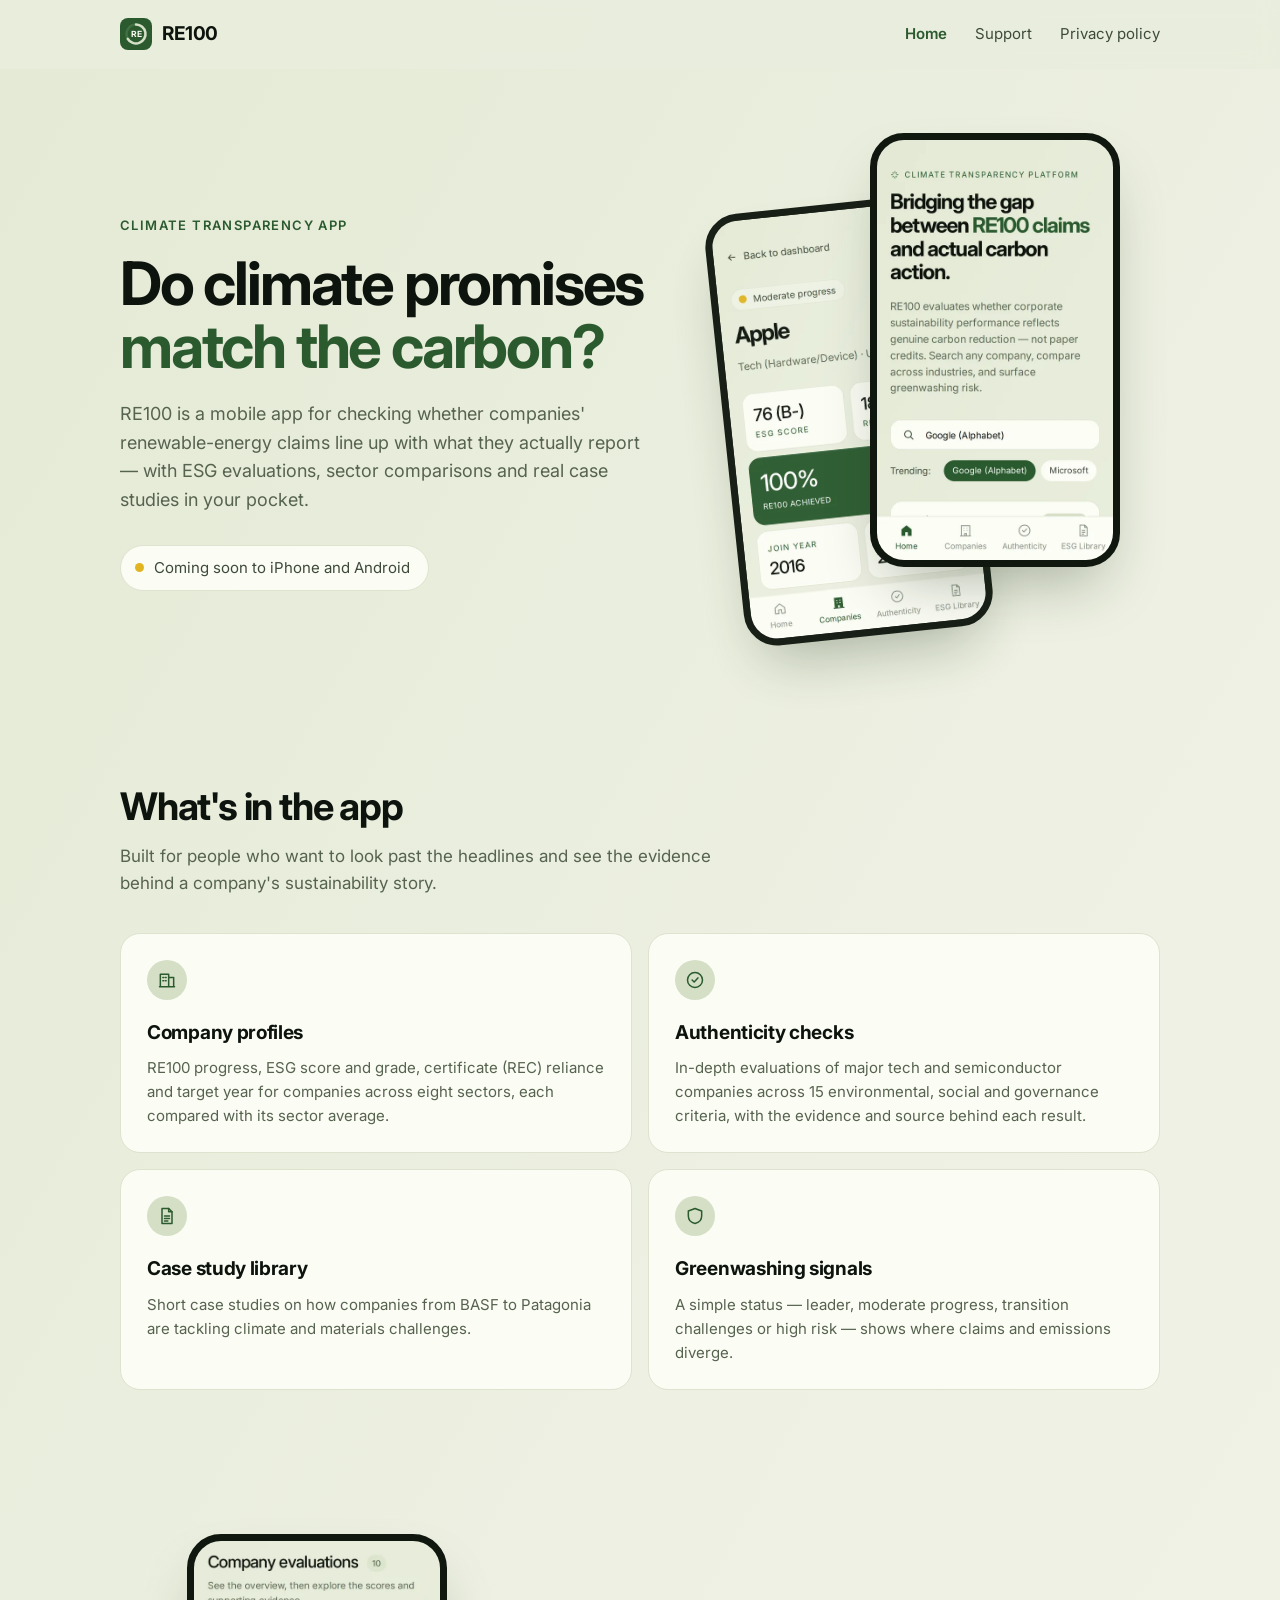
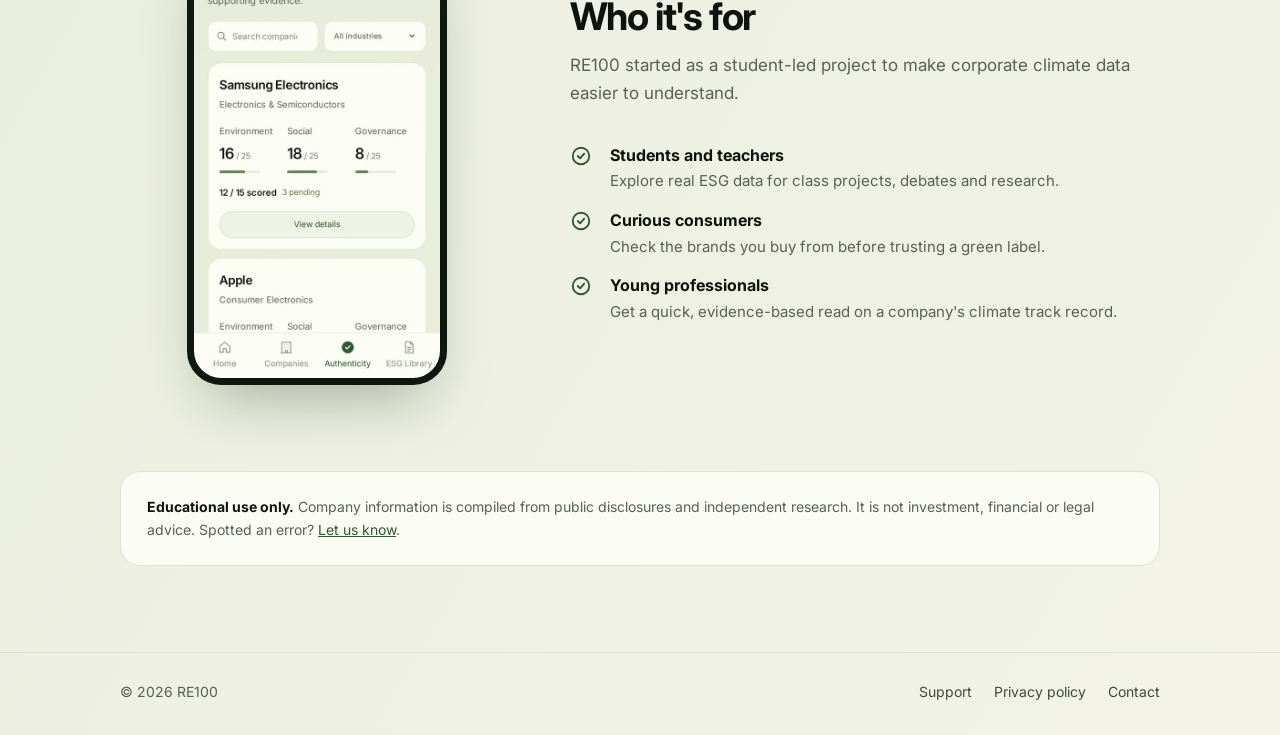
==== commit 7d689129: "Add files via upload" ====
--- a/index.html
+++ b/index.html
@@ -3,814 +3,85 @@
 <head>
 <meta charset="utf-8">
 <meta name="viewport" content="width=device-width, initial-scale=1, viewport-fit=cover">
-<meta name="color-scheme" content="light">
-<meta name="theme-color" content="#2a5a2e">
-<meta name="description" content="RE100 compares companies' renewable-energy claims with their actual carbon action, ESG evaluations and sustainability reports.">
-<link rel="manifest" href="manifest.webmanifest">
-<link rel="icon" type="image/png" sizes="32x32" href="icons/favicon-32.png">
-<link rel="apple-touch-icon" href="icons/apple-touch-icon.png">
-<meta name="apple-mobile-web-app-capable" content="yes">
-<meta name="mobile-web-app-capable" content="yes">
-<meta name="apple-mobile-web-app-title" content="RE100">
-<meta name="apple-mobile-web-app-status-bar-style" content="default">
-
-<title>RE100 — Climate transparency platform</title>
+<title>RE100 — Climate transparency app</title>
+<meta name="description" content="RE100 is a mobile app that checks whether companies' renewable-energy claims match their real carbon action.">
+<meta name="theme-color" content="#e9eddd">
+<link rel="icon" type="image/png" sizes="32x32" href="/icons/favicon-32.png">
+<link rel="apple-touch-icon" href="/icons/apple-touch-icon.png">
 <link rel="preconnect" href="https://fonts.googleapis.com">
 <link rel="preconnect" href="https://fonts.gstatic.com" crossorigin>
 <link href="https://fonts.googleapis.com/css2?family=Inter:wght@400;500;600;700&display=swap" rel="stylesheet">
-<style>
-:root{--ink:#0d130d;--muted:#5d6b58;--green:#2a5a2e;--green-2:#3d6b3a;--sage:#9db18a;--sage-soft:#d4dfc6;--track:#ece9df;--surface:#fbfcf4;--line:#e2e7d5;--lead:#2f9e4f;--mod:#e1b520;--trans:#e9781c;--risk:#d8393c;box-sizing:border-box;padding-top:env(safe-area-inset-top,0px);padding-bottom:env(safe-area-inset-bottom,0px)}
-*,*::before,*::after{box-sizing:inherit}
-html{scroll-padding-top:env(safe-area-inset-top,0px);background:#e7ecda}
-body{margin:0;min-height:100vh;background:linear-gradient(120deg,#e4ead5 0%,#edf0e2 55%,#f3f3e8 100%);color:var(--ink);font-family:Inter,-apple-system,BlinkMacSystemFont,"Segoe UI",Arial,sans-serif;font-size:15px;line-height:1.5;-webkit-font-smoothing:antialiased;padding-bottom:96px}
-button,input,select{font:inherit;color:inherit}
-a{color:inherit}
-:focus-visible{outline:3px solid #5b874d;outline-offset:3px}
-[hidden]{display:none!important}
-.sr-only{position:absolute;width:1px;height:1px;overflow:hidden;clip:rect(0,0,0,0);white-space:nowrap}
-
-.r-page{width:min(680px,calc(100% - 40px));margin:0 auto;padding:44px 0 40px}
-.r-eyebrow{display:flex;align-items:center;gap:8px;font-size:12px;letter-spacing:1.6px;text-transform:uppercase;color:var(--green);margin:0 0 14px}
-.r-h1{font-size:clamp(32px,6vw,44px);line-height:1.12;letter-spacing:-1.6px;font-weight:700;margin:0}
-.r-h1 em{font-style:normal;color:var(--green)}
-.r-h2{font-size:clamp(26px,4.6vw,33px);line-height:1.18;letter-spacing:-1px;font-weight:500;margin:0 0 22px}
-.r-lede{color:var(--muted);font-size:16px;line-height:1.55;margin:22px 0 0;max-width:640px}
-.r-section{margin-top:80px}
-.r-card{background:var(--surface);border:1px solid var(--line);border-radius:18px}
-
-/* search */
-.r-search{position:relative;margin-top:36px}
-.r-search label{display:flex;align-items:center;gap:14px;background:var(--surface);border:1px solid var(--line);border-radius:16px;padding:0 18px;height:46px}
-.r-search svg{width:19px;height:19px;color:#3b4a38;flex-shrink:0}
-.r-search input{border:0;background:transparent;outline:0;flex:1;font-size:14px;height:100%;min-width:0}
-.r-suggest{position:absolute;z-index:20;left:0;right:0;top:52px;list-style:none;margin:0;padding:6px;background:var(--surface);border:1px solid var(--line);border-radius:14px;box-shadow:0 12px 30px #2a3a1f1a;max-height:280px;overflow:auto}
-.r-suggest li button{width:100%;text-align:left;border:0;background:transparent;padding:9px 12px;border-radius:9px;display:flex;justify-content:space-between;gap:12px;cursor:pointer;font-size:14px}
-.r-suggest li button:hover,.r-suggest li button.on{background:#edf2e3}
-.r-suggest small{color:var(--muted);font-size:12px}
-.r-trending{display:flex;flex-wrap:wrap;align-items:center;gap:8px;margin-top:14px;font-size:13px;color:var(--muted)}
-.r-chip{border:1px solid var(--line);background:var(--surface);border-radius:20px;padding:4px 11px;font-size:12px;color:var(--green);cursor:pointer}
-.r-chip[aria-pressed="true"]{background:var(--green);border-color:var(--green);color:#fff}
-
-/* spotlight */
-.r-spot{margin-top:28px;padding:18px 18px 22px}
-.r-spot-head{display:flex;justify-content:space-between;align-items:flex-start;gap:14px}
-.r-meta{font-size:13px;color:var(--muted);margin:0}
-.r-spot-name{font-size:20px;font-weight:500;letter-spacing:-.4px;margin:2px 0 0;text-decoration:none;display:inline-block}
-.r-spot-name:hover{text-decoration:underline;text-underline-offset:3px}
-.r-grade{background:var(--sage-soft);border-radius:12px;padding:8px 10px 6px;text-align:center;min-width:70px}
-.r-grade b{display:block;font-size:20px;font-weight:500;line-height:1.1}
-.r-grade span{font-size:11px;letter-spacing:1.6px;color:var(--green)}
-.r-spot-body{display:grid;grid-template-columns:120px 1fr;gap:36px;align-items:center;margin-top:20px}
-.r-donut{position:relative;width:118px;height:118px}
-.r-donut svg{width:100%;height:100%;transform:rotate(-90deg)}
-.r-donut-arc{transition:stroke-dashoffset .7s cubic-bezier(.22,.61,.36,1)}
-.r-donut div{position:absolute;inset:0;display:flex;flex-direction:column;align-items:center;justify-content:center}
-.r-donut b{font-size:18px;font-weight:600;color:var(--green);letter-spacing:-.4px}
-.r-donut span{font-size:10px;color:var(--muted);letter-spacing:.5px}
-.r-bars{display:grid;gap:13px}
-.r-bar-row{display:grid;grid-template-columns:1fr auto;font-size:11px;color:#3d4a3a;row-gap:4px}
-.r-track{grid-column:1/-1;height:8px;border-radius:5px;background:#eef0e3;overflow:hidden}
-.r-fill{display:block;height:100%;background:var(--green);border-radius:5px;transition:width .5s ease}
-.r-fill.soft{background:var(--sage-soft)}
-
-/* company cards */
-.r-grid{display:grid;grid-template-columns:1fr 1fr;gap:20px}
-.r-co{display:block;text-decoration:none;padding:18px 18px 20px;position:relative}
-.r-co:hover{border-color:#c4d2b4}
-.r-co-top{display:flex;align-items:center;gap:8px;font-size:12px;color:#3d4a3a;padding-right:24px}
-.r-dot{width:10px;height:10px;border-radius:50%;flex-shrink:0;display:inline-block}
-.r-arrow{position:absolute;right:18px;top:18px;width:14px;height:14px;color:var(--green)}
-.r-co-name{font-size:21px;font-weight:500;letter-spacing:-.5px;margin:10px 0 12px}
-.r-stats{display:grid;grid-template-columns:1fr 1fr 1fr;gap:6px}
-.r-stats b{display:block;font-size:17px;font-weight:500;letter-spacing:-.3px}
-.r-stats span{display:block;font-size:11px;letter-spacing:1.2px;text-transform:uppercase;color:var(--green);margin-top:2px}
-.r-co .r-track{margin-top:16px;background:var(--track)}
-
-/* status legend */
-.r-legend{display:grid;gap:18px}
-.r-status{display:grid;grid-template-columns:12px 1fr;gap:16px;align-items:center;padding:18px 22px}
-.r-status h3{margin:0;font-size:20px;font-weight:500;letter-spacing:-.4px}
-.r-status p{margin:4px 0 0;font-size:14px;color:var(--muted)}
-
-/* insight */
-.r-insight{padding:36px 34px 34px}
-.r-insight blockquote{margin:0 0 30px;padding-bottom:30px;border-bottom:1px solid var(--line);font-size:clamp(22px,4vw,30px);line-height:1.25;letter-spacing:-.8px;font-weight:500}
-.r-feats{display:grid;grid-template-columns:repeat(3,1fr);gap:22px}
-.r-feat .r-ico{width:30px;height:30px;border-radius:50%;background:var(--sage-soft);display:flex;align-items:center;justify-content:center;color:var(--green)}
-.r-feat .r-ico svg{width:16px;height:16px}
-.r-feat h3{font-size:15px;font-weight:500;margin:14px 0 10px}
-.r-feat p{font-size:13px;color:var(--muted);margin:0}
-
-/* companies page */
-.r-filter-row{display:flex;align-items:flex-start;gap:12px;margin-top:16px;font-size:14px;color:#3d4a3a}
-.r-filter-row>span{padding-top:5px;flex-shrink:0;min-width:70px}
-.r-filter-row>div{display:flex;flex-wrap:wrap;gap:8px}
-.r-filter-row .r-chip{border-color:transparent;background:#fbfcf4;color:#3d4a3a;padding:5px 12px;font-size:13px}
-.r-filter-row .r-chip[aria-pressed="true"]{background:var(--green);color:#fff}
-#grade-chips .r-chip{min-width:30px;text-align:center}
-.r-toolbar{margin-top:28px}
-.r-tabs{display:flex;gap:4px;overflow-x:auto;padding:4px;background:#e3e9d6;border-radius:30px;margin:26px 0 18px;scrollbar-width:none}
-.r-tabs::-webkit-scrollbar{display:none}
-.r-tabs button{border:0;background:transparent;border-radius:24px;padding:8px 14px;font-size:13px;color:var(--green);white-space:nowrap;cursor:pointer}
-.r-tabs button[aria-selected="true"]{background:var(--surface);color:var(--ink);box-shadow:0 1px 3px #23341c14}
-.r-toolbar{display:flex;gap:10px;align-items:center;margin-bottom:18px}
-.r-toolbar .r-search{margin:0;flex:1}
-.r-select{height:46px;border:1px solid var(--line);background:var(--surface);border-radius:14px;padding:0 12px;font-size:13px;color:var(--green)}
-.r-count{font-size:13px;color:var(--muted);margin:0 0 14px}
-.r-empty{text-align:center;padding:48px 20px;color:var(--muted)}
-
-/* detail */
-.r-back{display:inline-flex;align-items:center;gap:10px;color:#3d4a3a;text-decoration:none;font-size:15px}
-.r-back svg{width:16px;height:16px}
-.r-pill{display:inline-flex;align-items:center;gap:10px;border:1px solid var(--line);border-radius:30px;padding:5px 14px 5px 11px;font-size:14px;color:#3d4a3a;margin:34px 0 18px;background:#eef2e4}
-.r-detail-name{font-size:clamp(34px,6.5vw,46px);font-weight:700;letter-spacing:-1.6px;line-height:1.1;margin:0}
-.r-detail-meta{color:var(--muted);font-size:16px;margin:18px 0 30px}
-.r-tiles{display:grid;grid-template-columns:1fr 1fr;gap:9px}
-.r-tile{padding:18px 15px 16px}
-.r-tile b{display:block;font-size:30px;font-weight:500;letter-spacing:-.8px;line-height:1.15}
-.r-tile span{display:block;font-size:12px;letter-spacing:1.6px;text-transform:uppercase;color:var(--green);margin-top:6px}
-.r-tile.year span{margin:0 0 6px}
-.r-tile.hero{grid-column:1/-1;background:var(--green);border-color:var(--green);color:#fff;padding:18px 15px 18px}
-.r-tile.hero span{color:#fff;letter-spacing:.4px}
-.r-compare{grid-column:1/-1;padding:18px 15px 16px;margin-top:6px}
-.r-compare h2{font-size:19px;font-weight:500;letter-spacing:-.4px;margin:0 0 18px}
-.r-cmp-row{display:grid;grid-template-columns:72px 1fr 34px;gap:12px;align-items:center;font-size:13px;margin-top:10px}
-.r-cmp-row .r-track{grid-column:auto;height:10px;background:var(--track)}
-.r-cmp-row b{font-weight:400;text-align:right}
-.r-cmp-row .r-fill.sage{background:var(--sage)}
-
-/* library */
-.r-lib-h1{font-size:clamp(34px,6vw,46px);letter-spacing:-1.8px;margin-top:4px}
-.r-lib-lede{margin-top:18px;font-size:16px}
-.r-filters{padding:14px 14px 14px 16px;margin-top:32px;display:flex;align-items:center;gap:8px;border-radius:20px}
-.r-filters .r-search{margin:0;flex:1;min-width:0}
-.r-filters .r-search label{border:0;padding:0;height:36px;background:transparent;gap:12px}
-.r-filters select{height:36px;border:1px solid var(--line);border-radius:20px;background:var(--surface);padding:0 10px 0 12px;font-size:14px;color:#3d4a3a;cursor:pointer}
-
-.r-lib-grid{display:grid;grid-template-columns:1fr 1fr;gap:16px;margin-top:30px}
-@media(max-width:560px){.r-filters{flex-wrap:wrap}.r-filters .r-search{flex-basis:100%}}
-.r-doc{padding:18px;display:flex;flex-direction:column}.r-doc .r-view{margin-top:auto}.r-doc p:last-of-type{margin-bottom:20px}
-.r-doc-top{display:flex;justify-content:space-between;align-items:flex-start}
-.r-doc-ico{width:34px;height:34px;border-radius:50%;background:var(--sage-soft);display:flex;align-items:center;justify-content:center;color:var(--green)}
-.r-doc-ico svg{width:19px;height:19px}
-.r-doc-year{font-size:13px;letter-spacing:1.2px;color:var(--green);margin-top:2px}
-.r-doc h3{font-size:19px;font-weight:500;letter-spacing:-.4px;margin:14px 0 6px}
-.r-doc p{font-size:14px;color:var(--muted);margin:0 0 6px}
-.r-view{margin-top:20px;width:100%;height:32px;border:0;border-radius:20px;background:var(--green);color:#fff;font-size:14px;display:flex;align-items:center;justify-content:center;gap:10px;cursor:pointer;text-decoration:none}
-.r-view svg{width:14px;height:14px}
-.r-toast{position:fixed;left:50%;bottom:96px;transform:translateX(-50%);background:var(--ink);color:#fff;font-size:13px;padding:10px 16px;border-radius:10px;z-index:60}
-
-
-
-/* legal + footer */
-.r-legal p.r-eyebrow{font-size:12px;line-height:1.5;color:var(--green)}
-.r-legal p,.r-legal li{font-size:15px;line-height:1.7;color:#2e3a2c}
-.r-legal h2{font-size:20px;font-weight:600;letter-spacing:-.3px;margin:36px 0 10px}
-.r-legal ul{padding-left:20px;margin:8px 0 14px}
-.r-legal li{margin-bottom:6px}
-.r-legal a{color:var(--green)}
-.r-legal .r-back{color:#3d4a3a}
-.r-legal-date{font-size:13px!important;color:var(--muted)!important;margin:14px 0 30px}
-.r-legal mark{background:#f6efd8;color:#806520;padding:0 4px;border-radius:4px}
-.r-legal-contact{padding:16px 18px;background:var(--surface);border:1px solid var(--line);border-radius:14px}
-.r-foot{width:min(680px,calc(100% - 40px));margin:0 auto;padding:22px 0 30px;border-top:1px solid #d7dfcd;display:flex;justify-content:space-between;font-size:13px;color:var(--muted)}
-.r-foot a{color:var(--green);text-decoration:none}.r-foot a:hover{text-decoration:underline}
-
-/* sideways-scrolling chip rows */
-.r-toolbar .r-search{min-width:0}.r-toolbar>label{flex-shrink:0}.r-search input{min-width:0;width:100%}
-.r-trend-row{margin-top:14px}
-.r-trending{flex-wrap:nowrap;overflow-x:auto;scrollbar-width:none;-webkit-overflow-scrolling:touch;overscroll-behavior-x:contain;padding-bottom:2px}
-.r-trending::-webkit-scrollbar,.r-filter-row>div::-webkit-scrollbar{display:none}
-.r-trending>span{flex-shrink:0;position:sticky;left:0;background:linear-gradient(90deg,#e8ecdc 85%,transparent);padding-right:8px;z-index:1}
-.r-trending .r-chip,.r-filter-row .r-chip{flex-shrink:0;white-space:nowrap}
-.r-filter-row{align-items:center}
-.r-filter-row>span{padding-top:0}
-.r-filter-row>div{flex-wrap:nowrap;overflow-x:auto;min-width:0;flex:1;scrollbar-width:none;-webkit-overflow-scrolling:touch;overscroll-behavior-x:contain;padding:2px 0}
-/* bottom nav */
-.r-nav{position:fixed;left:0;right:0;bottom:0;z-index:50;background:#fbfcf4;border-top:1px solid #e6eadb;padding-bottom:env(safe-area-inset-bottom,0px)}
-.r-nav ul{list-style:none;margin:0 auto;padding:0;display:flex;justify-content:center;width:min(680px,100%)}
-.r-nav li{flex:1}
-.r-nav a{display:flex;flex-direction:column;align-items:center;gap:4px;padding:10px 4px 12px;font-size:12px;color:#8a9585;text-decoration:none}
-.r-nav svg{width:22px;height:22px}
-.r-nav a[aria-current="page"]{color:var(--green)}
-.r-nav a .on{display:none}.r-nav a[aria-current="page"] .on{display:block}.r-nav a[aria-current="page"] .off{display:none}
-
-/* ESG (authenticity) — adapted to app style */
-#esg{--bg:#edf1e3;--surface:#fcfdf7;--ink:#172718;--muted:#60705b;--green:#315b30;--line:#dce3d1;--soft:#e2e9d6;--amber:#806520;--amber-bg:#f6efd8;--radius:22px}#esg *{box-sizing:border-box}#esg button,#esg input,#esg select{font:inherit}#esg button,#esg a,#esg summary{-webkit-tap-highlight-color:transparent}#esg button{cursor:pointer}#esg a{color:inherit}#esg button{color:inherit}#esg button:focus-visible,#esg a:focus-visible,#esg summary:focus-visible,#esg input:focus-visible,#esg select:focus-visible{outline:3px solid #5b874d;outline-offset:4px}#esg button:disabled{cursor:default;opacity:.45}#esg [hidden]{display:none!important}#esg .wrap{width:min(1120px,calc(100% - 64px));margin:auto}#esg .topbar{border-bottom:1px solid #d6dfcb}#esg .nav{height:76px;display:flex;align-items:center;justify-content:space-between;gap:24px}#esg .brand{font-size:21px;font-weight:750;letter-spacing:-1px;display:flex;align-items:center;gap:11px;text-decoration:none}#esg .brand svg{width:28px;height:28px;color:var(--green)}#esg .brand small{font-size:11px;letter-spacing:1.6px;text-transform:uppercase;font-weight:500;border-left:1px solid #bfcbb4;padding-left:15px;margin-left:7px}#esg .navlinks{display:flex;gap:27px;align-items:center}#esg .navlinks a{font-size:13px;text-decoration:none;color:var(--muted)}#esg .navlinks a:last-child{color:var(--green);border-bottom:2px solid var(--green);padding:27px 0}#esg .hero{padding:64px 0 45px;position:relative}#esg .eyebrow{font-size:11px;letter-spacing:2.4px;font-weight:650;color:var(--green);text-transform:uppercase;margin:0 0 18px}#esg .hero h1{font-size:clamp(38px,5vw,62px);line-height:1.07;letter-spacing:-2.8px;font-weight:600;margin:0;max-width:880px}#esg .hero h1 span{color:#547448}#esg .hero p.intro{font-size:16px;color:var(--muted);max-width:650px;margin:21px 0 24px;line-height:1.7}#esg .hero-bottom{display:flex;align-items:center;gap:10px;flex-wrap:wrap}#esg .pill{display:inline-flex;align-items:center;gap:7px;border:1px solid #cdd7c0;border-radius:30px;padding:6px 12px;font-size:11px;color:#4b6143}#esg .pill b{font-weight:650}#esg .dot{width:6px;height:6px;display:inline-block;border-radius:50%;background:#61824e}#esg .section{margin:0 0 47px}#esg .sectionhead{display:flex;justify-content:space-between;gap:18px;align-items:center;margin-bottom:18px}#esg .sectionhead h2{font-size:25px;letter-spacing:-.8px;margin:0;font-weight:600}#esg .sectionhead p{margin:5px 0 0;color:var(--muted);font-size:13px}#esg .segment{display:flex;align-items:center;gap:4px;padding:4px;border:1px solid #d3dcc8;background:#e5ebdb;border-radius:30px;flex-shrink:0}#esg .segment button{border:0;background:transparent;padding:9px 14px;border-radius:24px;font-size:12px;color:#5c6d54}#esg .segment button[aria-pressed="true"]{background:var(--surface);color:var(--ink);box-shadow:0 2px 4px #23341c08}#esg .draft-tag{font-size:9px;letter-spacing:.4px;text-transform:uppercase;margin-left:5px;color:#6d754e}#esg .framework-grid{display:grid;grid-template-columns:repeat(3,1fr);gap:14px}#esg .framework-card{background:var(--surface);border:1px solid var(--line);border-radius:var(--radius);text-align:left;padding:22px 24px 20px;position:relative;transition:background .18s,border-color .18s,transform .18s;min-height:174px;width:100%}#esg .framework-card:hover{background:#f8fbf0;transform:translateY(-2px);border-color:#aebf9d}#esg .framework-card[aria-expanded="true"]{border-color:#557849;box-shadow:inset 0 0 0 1px #557849}#esg .card-top{display:flex;align-items:center;justify-content:space-between;margin-bottom:18px}#esg .icon{background:#e5ecd9;color:var(--green);display:flex;align-items:center;justify-content:center;border-radius:50%;width:35px;height:35px}#esg .icon svg{width:19px;height:19px}#esg .criteria-count{font-size:11px;color:var(--muted)}#esg .card-title{display:flex;align-items:center;gap:9px;font-size:19px;letter-spacing:-.4px;font-weight:600;margin:0 0 4px}#esg .card-title .letter{font-size:11px;font-weight:500;color:#778571;letter-spacing:0}#esg .card-desc{font-size:12px;color:var(--muted);margin:0;padding-right:16px}#esg .plus{position:absolute;right:23px;bottom:20px;font-size:21px;font-weight:400;line-height:1;color:var(--green)}#esg .framework-detail{margin-top:14px;background:var(--surface);border:1px solid var(--line);border-radius:var(--radius);padding:24px 28px}#esg .detail-heading{display:flex;justify-content:space-between;gap:12px;align-items:center;margin-bottom:12px}#esg .detail-heading h3{margin:0;font-size:18px;letter-spacing:-.4px}#esg .subtle-button{border:0;background:#edf2e6;border-radius:50%;width:32px;height:32px;font-size:20px;line-height:1}#esg .criteria-item{border-top:1px solid var(--line)}#esg summary{list-style:none;cursor:pointer}#esg summary::-webkit-details-marker{display:none}#esg .criteria-item summary{display:grid;grid-template-columns:36px 220px 1fr 20px;gap:10px;align-items:center;padding:15px 0;font-size:13px}#esg .criteria-id{font-size:11px;color:#7a8973}#esg .criteria-name{font-weight:600}#esg .criteria-meaning{color:var(--muted);font-size:12px}#esg .chev{font-size:16px;color:#57734d;justify-self:end;transition:transform .15s}#esg details[open]>summary .chev{transform:rotate(90deg)}#esg .criteria-body{padding:0 0 17px 46px;display:grid;grid-template-columns:1fr 1fr;gap:14px 28px;font-size:12px}#esg .meta-label{font-size:10px;font-weight:650;letter-spacing:1px;text-transform:uppercase;color:#728168;margin:0 0 5px}#esg .criteria-body p{margin:0;color:#526349}#esg .criteria-body .rule{grid-column:1/-1;padding-top:3px}#esg .framework-note{font-size:11px;color:#69795e;margin:12px 2px 0}#esg .framework-note a{text-underline-offset:3px}#esg .framework-note .tiny-dot{display:inline-block;width:5px;height:5px;background:#8a967c;border-radius:50%;margin:0 7px 1px 0}#esg .results-section{margin-bottom:34px}#esg .count{font-size:12px;color:#617156;display:inline-flex;align-items:center;justify-content:center;min-width:28px;height:25px;background:#dce5ce;border-radius:14px;vertical-align:middle;margin-left:8px;letter-spacing:0}#esg .tools{display:flex;gap:10px;margin:19px 0 16px}#esg .search{flex:1;position:relative}#esg .search svg{position:absolute;left:16px;top:14px;width:17px;height:17px;color:#718266}#esg .search input{height:45px;width:100%;border:1px solid var(--line);background:var(--surface);border-radius:12px;padding:0 18px 0 43px;color:var(--ink);font-size:13px}#esg .search input::placeholder{color:#839178}#esg .select-label{position:relative}#esg .select-label select{height:45px;min-width:168px;border:1px solid var(--line);border-radius:12px;padding:0 38px 0 15px;background:var(--surface);font-size:12px;color:#4c6143}#esg .table-shell{border:1px solid var(--line);border-radius:var(--radius);overflow:hidden;background:var(--surface)}#esg table{width:100%;border-collapse:collapse;table-layout:fixed}#esg thead{background:#dbe4cc}#esg th{text-align:left;color:#617052;font-size:10px;font-weight:650;text-transform:uppercase;letter-spacing:1.2px;padding:14px 20px}#esg th.company-th{width:31%}#esg th.pillar-th{width:12%}#esg th.coverage-th{width:17%}#esg th.action-th{width:16%;text-align:right}#esg td{padding:23px 20px;border-top:1px solid var(--line);vertical-align:middle}#esg .company-trigger{border:0;background:transparent;text-align:left;padding:0}#esg .company-name{font-size:16px;font-weight:650;letter-spacing:-.2px;display:block}#esg .industry{font-size:11px;color:var(--muted);display:block;margin-top:4px}#esg .score-num{font-size:20px;font-weight:550;letter-spacing:-.6px}#esg .score-denom{font-size:11px;color:#7a886f;margin-left:3px}#esg .mini-bar{height:3px;background:#e7eddd;width:56px;border-radius:5px;margin-top:7px;overflow:hidden}#esg .mini-bar span{display:block;height:100%;background:#628252;border-radius:5px}#esg .coverage strong{font-size:14px;font-weight:550}#esg .coverage small{display:block;font-size:10px;color:#7d7350;margin-top:4px}#esg .view-cell{text-align:right}#esg .view-button{border:1px solid #d3dfc6;background:#eef3e6;border-radius:22px;padding:9px 13px;white-space:nowrap;font-size:11px;color:#35562e;display:inline-flex;align-items:center;gap:10px}#esg .view-button:hover{background:#e3ebd7}#esg .view-button svg{width:12px;height:12px}#esg .company-row.expanded{background:#f7faef}#esg .expanded-cell{padding:0!important}#esg .company-panel{padding:29px 30px 22px;background:#f7faef}#esg .panel-lead{display:flex;justify-content:space-between;gap:30px;align-items:start;margin-bottom:22px}#esg .panel-lead .summary-text{max-width:600px;font-size:17px;letter-spacing:-.25px;line-height:1.55;margin:0 0 10px}#esg .badge{display:inline-flex;align-items:center;border-radius:20px;font-size:10px;white-space:nowrap;padding:5px 10px;background:var(--amber-bg);color:var(--amber)}#esg .scope-note{font-size:11px;color:#738065;margin:0}#esg .result-tabs{display:flex;gap:7px;margin-bottom:16px;flex-wrap:wrap}#esg .result-tabs button{padding:8px 15px;border:1px solid #d6dfca;border-radius:22px;background:transparent;font-size:12px}#esg .result-tabs button[aria-pressed="true"]{background:var(--green);border-color:var(--green);color:#fff}#esg .results-list{border:1px solid var(--line);border-radius:16px;background:var(--surface);overflow:hidden}#esg .result-item+.result-item{border-top:1px solid var(--line)}#esg .result-item summary{padding:15px 19px;display:grid;grid-template-columns:220px 1fr 60px 15px;gap:12px;align-items:center}#esg .result-title{font-size:12px;font-weight:550}#esg .result-id{color:#819174;font-size:10px;margin-right:9px}#esg .result-summary{color:#627258;font-size:12px}#esg .points{font-size:12px;text-align:right;color:#365e30}#esg .points.missing{color:#887647;font-size:11px}#esg .result-body{margin:0 20px 18px 51px;padding:16px 0 0;border-top:1px dashed var(--line)}#esg .evidence{font-size:12px;color:#52634b;line-height:1.75;margin:0 0 14px;max-width:780px}#esg .evidence-grid{display:grid;grid-template-columns:1fr 1fr;gap:12px}#esg .evidence-grid p{margin:0;font-size:11px;color:#5c6d52}#esg .evidence-foot{font-size:10px;color:#7c846d;margin-top:13px}#esg .rating-note{color:#738064;font-size:11px;margin:14px 1px 0}#esg .list-footer{display:flex;justify-content:space-between;align-items:center;gap:16px;padding:15px 3px 0;font-size:11px;color:#738166}#esg .pagination{display:flex;gap:8px;align-items:center}#esg .pagination button{border:1px solid #ced9c0;background:var(--surface);border-radius:8px;width:30px;height:28px}#esg .empty{padding:55px 25px;text-align:center}#esg .empty h3{font-size:17px;font-weight:500;margin:0 0 8px}#esg .empty p{font-size:12px;color:var(--muted);margin:0 0 15px}#esg .empty button{background:var(--green);color:white;border:0;border-radius:20px;padding:9px 16px;font-size:12px}#esg .methodology{border-top:1px solid #d7dfcd;padding:20px 0}#esg .methodology>summary{display:flex;align-items:center;justify-content:space-between;font-size:12px;color:#536a48}#esg .methodology-body{font-size:12px;color:#66745c;max-width:900px;padding:8px 0}#esg .methodology-body p{margin:10px 0}#esg .footer{margin:30px 0 0;padding:22px 0 30px;border-top:1px solid #d5dfc9;display:flex;justify-content:space-between;gap:20px;font-size:10px;color:#78846d}#esg .footer span:first-child{letter-spacing:1.6px}#esg .sr-only{position:absolute;width:1px;height:1px;overflow:hidden;clip:rect(0,0,0,0);white-space:nowrap}@container (max-width:900px){#esg .wrap{width:calc(100% - 40px)}#esg .hero h1{font-size:48px;letter-spacing:-2px}#esg .sectionhead{align-items:flex-start}#esg .sectionhead h2{font-size:23px}#esg .framework-card{padding:20px;min-height:184px}#esg .card-title{font-size:17px}#esg .card-desc{max-width:185px}#esg .card-top{margin-bottom:16px}#esg .criteria-item summary{grid-template-columns:30px 190px 1fr 16px}#esg .criteria-meaning{font-size:11px}#esg th,#esg td{padding-left:14px;padding-right:14px}#esg th.company-th{width:28%}#esg .company-name{font-size:14px}#esg .company-panel{padding:22px 20px}#esg .result-item summary{grid-template-columns:190px 1fr 55px 12px}#esg .view-button{padding:8px 10px}#esg .view-button svg{display:none}}@container (max-width:700px){#esg .wrap{width:calc(100% - 32px)}#esg .nav{height:64px}#esg .brand{font-size:20px}#esg .brand small{font-size:9px;padding-left:10px;margin-left:0}#esg .brand svg{width:24px}#esg .navlinks a{display:none}#esg .navlinks a:last-child{display:block;padding:20px 0;font-size:11px}#esg .hero{padding:40px 0 32px}#esg .hero h1{font-size:40px;line-height:1.12;letter-spacing:-1.7px}#esg .hero p.intro{font-size:14px;margin:18px 0 20px}#esg .eyebrow{font-size:10px;margin-bottom:16px}#esg .sectionhead{flex-direction:column;gap:14px}#esg .sectionhead h2{font-size:23px}#esg .sectionhead p{font-size:12px}#esg .segment{width:100%}#esg .segment button{flex:1;padding:9px 8px}#esg .framework-grid{grid-template-columns:1fr;gap:10px}#esg .framework-card{min-height:0;padding:17px 19px 17px 73px}#esg .card-top{margin:0}#esg .icon{position:absolute;left:18px;top:24px;width:35px}#esg .criteria-count{position:absolute;right:18px;top:19px;font-size:10px}#esg .card-title{font-size:17px;padding-right:80px}#esg .card-title .letter{display:none}#esg .card-desc{max-width:none;padding-right:26px;margin-top:4px;font-size:11px}#esg .plus{right:22px;bottom:19px}#esg .framework-detail{padding:18px}#esg .criteria-item summary{grid-template-columns:25px 1fr 16px;gap:7px;padding:15px 0}#esg .criteria-meaning{grid-column:2;grid-row:2;font-size:11px}#esg .criteria-item summary .chev{grid-column:3;grid-row:1/3}#esg .criteria-body{padding-left:32px;grid-template-columns:1fr;gap:12px}#esg .criteria-body .rule{grid-column:1}#esg .detail-heading h3{font-size:16px}#esg .section{margin-bottom:32px}#esg .tools{gap:8px}#esg .select-label select{min-width:122px;max-width:137px;padding:0 20px 0 9px;font-size:11px}#esg .search input{font-size:12px;padding-left:35px}#esg .search svg{left:12px}#esg .table-shell{border-radius:18px}#esg thead{display:none}#esg table,#esg tbody{display:block}#esg tr.company-row{display:grid;grid-template-columns:repeat(3,1fr);padding:19px 19px 14px;position:relative;gap:17px 10px}#esg td{display:block;border:0;padding:0}#esg .company-cell{grid-column:1/-1;padding-right:94px}#esg .company-name{font-size:16px}#esg .industry{font-size:10px}#esg .score-cell:before{content:attr(data-label);display:block;font-size:10px;color:#728165;margin-bottom:4px}#esg .score-num{font-size:22px}#esg .coverage{grid-column:1/3;font-size:11px;display:flex;gap:6px;align-items:center}#esg .coverage strong{font-size:11px}#esg .coverage small{font-size:10px;margin:0}#esg .view-cell{position:absolute;top:20px;right:16px}#esg .view-button{font-size:10px;padding:8px 10px}#esg .expanded-row{display:block}#esg .expanded-cell{width:100%}#esg .company-panel{padding:23px 16px;border-top:1px solid var(--line)}#esg .panel-lead{display:block;margin-bottom:17px}#esg .panel-lead .summary-text{font-size:15px}#esg .badge{margin-top:12px}#esg .scope-note{font-size:10px}#esg .result-tabs{gap:5px}#esg .result-tabs button{padding:7px 11px;font-size:11px}#esg .result-item summary{grid-template-columns:1fr 52px 11px;padding:15px 13px;gap:7px}#esg .result-summary{grid-column:1;grid-row:2;font-size:11px;padding-left:25px}#esg .result-title{font-size:12px}#esg .result-id{margin-right:6px}#esg .result-item summary .points{grid-column:2;grid-row:1/3}#esg .result-item summary .chev{grid-column:3;grid-row:1/3}#esg .result-body{margin:0 14px 17px;padding-top:12px}#esg .evidence-grid{grid-template-columns:1fr}#esg .evidence{font-size:11px}#esg .list-footer{font-size:10px;align-items:flex-start;line-height:1.6}#esg .footer{font-size:9px}#esg .methodology-body{font-size:11px}#esg .framework-note{font-size:10px}}@media(prefers-reduced-motion:reduce){#esg *{scroll-behavior:auto!important;transition:none!important}}#esg .est{font-size:10px;color:#7c846d;margin-left:3px;font-weight:400}#esg .result-item summary{grid-template-columns:200px 1fr 125px 15px}@container (max-width:900px){#esg .result-item summary{grid-template-columns:170px 1fr 115px 12px}}@container (max-width:700px){#esg .result-item summary{grid-template-columns:1fr auto 11px}}
-@container (max-width:700px){
-#esg .table-shell{border:0;background:transparent;border-radius:0;overflow:visible}
-#esg tbody{display:flex;flex-direction:column;gap:12px}
-#esg tr.company-row{background:var(--surface);border:1px solid var(--line);border-radius:20px;padding:22px 22px 18px;gap:20px 12px}
-#esg tr.company-row.expanded{border-radius:20px 20px 0 0;border-bottom:0;background:var(--surface)}
-#esg .expanded-row{margin-top:-12px}
-#esg .expanded-cell{border:1px solid var(--line);border-top:0;border-radius:0 0 20px 20px;overflow:hidden}
-#esg .company-cell{padding-right:120px}
-#esg tr.company-row .company-name{font-size:18px;font-weight:600;letter-spacing:-.4px}
-#esg tr.company-row .industry{font-size:13px;margin-top:4px}
-#esg tr.company-row .score-cell:before{font-size:13px;margin-bottom:6px;color:var(--muted)}
-#esg tr.company-row .score-num{font-size:24px;font-weight:550;letter-spacing:-.6px}
-#esg tr.company-row .score-denom{font-size:12px}
-#esg tr.company-row .mini-bar{height:4px;width:60px;margin-top:8px}
-#esg tr.company-row .coverage{gap:8px}#esg tr.company-row .coverage strong{font-size:13px;font-weight:550}#esg tr.company-row .coverage small{font-size:12px}
-#esg .view-cell{top:22px;right:22px}
-#esg tr.company-row .view-button{font-size:12px;padding:9px 14px}
-#esg .empty{background:var(--surface);border:1px solid var(--line);border-radius:20px}
-}
-@container (max-width:420px){
-#esg tr.company-row{padding:18px 16px 16px}
-#esg .company-cell{padding-right:0}
-#esg .view-cell{position:static;grid-column:1/-1;order:9}
-#esg .view-button{width:100%;justify-content:center}
-#esg tr.company-row .score-num{font-size:22px}
-}
-
-#esg{--bg:transparent;--surface:#fbfcf4;--ink:#0d130d;--muted:#5d6b58;--green:#2a5a2e;--line:#e2e7d5;--radius:18px;font-size:15px;line-height:1.55}
-#esg .wrap{width:min(680px,calc(100% - 40px));margin:0 auto;container-type:inline-size}
-#esg .hero{padding:44px 0 36px}
-#esg .eyebrow{font-size:12px;letter-spacing:1.6px;font-weight:500;margin-bottom:14px}
-#esg .hero h1{font-size:clamp(32px,6vw,44px);font-weight:700;letter-spacing:-1.6px;line-height:1.12}
-#esg .hero h1 span{color:var(--green)}
-#esg .hero p.intro{font-size:16px;line-height:1.55;margin:22px 0 22px}
-#esg .sectionhead h2{font-weight:500;letter-spacing:-1px;font-size:clamp(24px,4.6vw,30px)}
-#esg .sectionhead p{font-size:14px}
-#esg .section{margin-bottom:56px}
-#esg thead{background:#d4dfc6}
-#esg .table-shell{border-radius:18px}
-#esg .framework-card,#esg .result-tabs button,#esg button.company-trigger{cursor:pointer}
-#esg tr.company-row{gap:18px 12px}
-#esg .card-desc{font-size:13px}#esg .criteria-count{font-size:12px}#esg .card-title{font-size:18px}
-#esg .framework-note,#esg .rating-note,#esg .list-footer{font-size:12px}
-#esg .industry{font-size:12px}#esg .score-cell:before{font-size:12px}
-#esg .result-title,#esg .result-summary,#esg .points,#esg .evidence{font-size:13px}
-#esg .view-button{font-size:12px}#esg .methodology>summary{font-size:14px}#esg .methodology-body{font-size:13px}
-@media(max-width:560px){
- .r-grid,.r-lib-grid,.r-feats{grid-template-columns:1fr}
- .r-spot-body{grid-template-columns:1fr;justify-items:center;gap:20px}.r-bars{width:100%}
- .r-insight{padding:26px 22px}
- .r-tile b{font-size:26px}
-}
-
-/* dropdowns: custom arrow with equal side spacing */
-select.r-select,.r-filters select,#esg .select-label select{-webkit-appearance:none;appearance:none;background-color:var(--surface);background-image:url("data:image/svg+xml,%3Csvg xmlns='http://www.w3.org/2000/svg' viewBox='0 0 12 12' fill='none' stroke='%233d4a3a' stroke-width='1.5' stroke-linecap='round' stroke-linejoin='round'%3E%3Cpath d='m3 4.5 3 3 3-3'/%3E%3C/svg%3E");background-repeat:no-repeat;background-position:right 14px center;background-size:12px 12px;padding:0 36px 0 14px!important;cursor:pointer}
-#esg .select-label select{min-width:150px}
-@media(max-width:560px){.r-filters select{flex:1}}
-@media(prefers-reduced-motion:reduce){*{transition:none!important;scroll-behavior:auto!important}}
-</style>
+<link rel="stylesheet" href="/assets/site.css">
 </head>
 <body>
+<header class="site-header">
+  <div class="wrap bar">
+    <a class="logo" href="/" aria-label="RE100 home"><svg viewBox="0 0 64 64" aria-hidden="true"><rect width="64" height="64" rx="16" fill="#2a5a2e"/><circle cx="32" cy="32" r="19" fill="none" stroke="#407042" stroke-width="5"/><path d="M32 13a19 19 0 1 1-16.45 28.5" fill="none" stroke="#d4dfc6" stroke-width="5" stroke-linecap="round"/><text x="32" y="38.5" text-anchor="middle" font-family="Inter,Arial,sans-serif" font-weight="700" font-size="17" fill="#fbfcf4">RE</text></svg>RE100</a>
+    <nav class="nav" aria-label="Main"><a href="/" aria-current="page">Home</a><a href="/support/">Support</a><a href="/privacy/">Privacy policy</a></nav>
+    <button type="button" class="menu-btn" id="menu-open" aria-label="Open menu" aria-controls="mobile-menu" aria-expanded="false"><svg viewBox="0 0 20 20" fill="none" stroke="currentColor" stroke-width="1.8" stroke-linecap="round" aria-hidden="true"><path d="M3 6h14M3 10h14M3 14h14"/></svg></button>
+  </div>
+</header>
+<div class="mobile-menu" id="mobile-menu" role="dialog" aria-modal="true" aria-label="Menu" hidden>
+  <div class="bar">
+    <a class="logo" href="/" aria-label="RE100 home"><svg viewBox="0 0 64 64" aria-hidden="true"><rect width="64" height="64" rx="16" fill="#2a5a2e"/><circle cx="32" cy="32" r="19" fill="none" stroke="#407042" stroke-width="5"/><path d="M32 13a19 19 0 1 1-16.45 28.5" fill="none" stroke="#d4dfc6" stroke-width="5" stroke-linecap="round"/><text x="32" y="38.5" text-anchor="middle" font-family="Inter,Arial,sans-serif" font-weight="700" font-size="17" fill="#fbfcf4">RE</text></svg>RE100</a>
+    <button type="button" class="close-btn" id="menu-close" aria-label="Close menu"><svg viewBox="0 0 20 20" fill="none" stroke="currentColor" stroke-width="1.8" stroke-linecap="round" aria-hidden="true"><path d="M5 5l10 10M15 5L5 15"/></svg></button>
+  </div>
+  <ul class="mobile-links"><li><a href="/" aria-current="page">Home<svg viewBox="0 0 20 20" fill="none" stroke="currentColor" stroke-width="1.8" stroke-linecap="round" stroke-linejoin="round" aria-hidden="true"><path d="M4 10h12M11 5l5 5-5 5"/></svg></a></li><li><a href="/support/">Support<svg viewBox="0 0 20 20" fill="none" stroke="currentColor" stroke-width="1.8" stroke-linecap="round" stroke-linejoin="round" aria-hidden="true"><path d="M4 10h12M11 5l5 5-5 5"/></svg></a></li><li><a href="/privacy/">Privacy policy<svg viewBox="0 0 20 20" fill="none" stroke="currentColor" stroke-width="1.8" stroke-linecap="round" stroke-linejoin="round" aria-hidden="true"><path d="M4 10h12M11 5l5 5-5 5"/></svg></a></li></ul>
+</div>
 <main>
 
-<!-- HOME -->
-<section class="r-view-home" data-view="home">
- <div class="r-page">
-  <p class="r-eyebrow"><svg width="14" height="14" viewBox="0 0 24 24" fill="none" stroke="currentColor" stroke-width="1.8" stroke-linecap="round" aria-hidden="true"><path d="M12 3v4M12 17v4M3 12h4M17 12h4M6.5 6.5l2 2M15.5 15.5l2 2M6.5 17.5l2-2M15.5 8.5l2-2"/></svg>Climate transparency platform</p>
-  <h1 class="r-h1">Bridging the gap between <em>RE100 claims</em> and actual carbon action.</h1>
-  <p class="r-lede">RE100 evaluates whether corporate sustainability performance reflects genuine carbon reduction — not paper credits. Search any company, compare across industries, and surface greenwashing risk.</p>
-
-  <div class="r-search" id="home-search">
-   <label><svg viewBox="0 0 24 24" fill="none" stroke="currentColor" stroke-width="1.7" aria-hidden="true"><circle cx="10.5" cy="10.5" r="6.5"/><path d="m15.5 15.5 4.5 4.5" stroke-linecap="round"/></svg><span class="sr-only">Search companies</span><input id="home-q" type="search" autocomplete="off" placeholder="Search a company..." role="combobox" aria-expanded="false" aria-controls="home-suggest"></label>
-   <ul class="r-suggest" id="home-suggest" role="listbox" hidden></ul>
+<section class="wrap hero">
+  <div>
+    <p class="eyebrow">Climate transparency app</p>
+    <h1>Do climate promises <span>match the carbon?</span></h1>
+    <p class="lede">RE100 is a mobile app for checking whether companies' renewable-energy claims line up with what they actually report — with ESG evaluations, sector comparisons and real case studies in your pocket.</p>
+    <div class="hero-actions">
+      <span class="status"><i></i>Coming soon to iPhone and Android</span>
+    </div>
   </div>
-  <div class="r-filter-row r-trend-row" role="group" aria-label="Trending companies"><span>Trending:</span><div id="trending"></div></div>
-
-  <article class="r-card r-spot" id="spot"></article>
-
-  <div class="r-section">
-   <p class="r-eyebrow">Featured companies</p>
-   <h2 class="r-h2">RE100 performance at a glance</h2>
-   <div class="r-grid" id="featured"></div>
+  <div class="phones" aria-hidden="true">
+    <div class="phone back"><picture><source srcset="/assets/shot-company.webp" type="image/webp"><img src="/assets/shot-company.jpg" alt="" width="540" height="960" loading="lazy"></picture></div>
+    <div class="phone front"><picture><source srcset="/assets/shot-home.webp" type="image/webp"><img src="/assets/shot-home.jpg" alt="" width="540" height="960"></picture></div>
   </div>
-
-  <div class="r-section">
-   <p class="r-eyebrow">Global ESG overview</p>
-   <h2 class="r-h2" style="margin-bottom:12px">A color-coded view of corporate sustainability — at a glance.</h2>
-   <p class="r-meta" style="font-size:15px;margin-bottom:26px">Every company tracked on RE100 is assigned a transparency status based on RE100 progress, disclosure quality, and actual carbon outcomes.</p>
-   <div class="r-legend" id="legend"></div>
-  </div>
-
-  <div class="r-section r-card r-insight">
-   <p class="r-eyebrow">Insight</p>
-   <blockquote>"RE100 measures renewable electricity sourcing, but does not always represent total lifecycle carbon emissions."</blockquote>
-   <div class="r-feats">
-    <div class="r-feat"><span class="r-ico"><svg viewBox="0 0 24 24" fill="none" stroke="currentColor" stroke-width="1.8" stroke-linecap="round" stroke-linejoin="round" aria-hidden="true"><path d="m3 17 6-6 4 4 8-8M15 7h6v6"/></svg></span><h3>Compare RE vs emissions</h3><p>Track whether renewable progress shows up in absolute carbon reduction.</p></div>
-    <div class="r-feat"><span class="r-ico"><svg viewBox="0 0 24 24" fill="none" stroke="currentColor" stroke-width="1.8" stroke-linecap="round" stroke-linejoin="round" aria-hidden="true"><path d="M12 3 4 6v6c0 5 3.5 8 8 9 4.5-1 8-4 8-9V6l-8-3Z"/><path d="m9 12 2 2 4-4"/></svg></span><h3>Authenticity grading</h3><p>A–F score combining disclosure quality, REC-share, and trend data.</p></div>
-    <div class="r-feat"><span class="r-ico"><svg viewBox="0 0 24 24" fill="none" stroke="currentColor" stroke-width="1.8" stroke-linecap="round" stroke-linejoin="round" aria-hidden="true"><path d="M12 3v4M12 17v4M3 12h4M17 12h4M6.5 6.5l2 2M15.5 15.5l2 2M6.5 17.5l2-2M15.5 8.5l2-2"/></svg></span><h3>Industry benchmarks</h3><p>Place any company against IT, semiconductor, automotive, steel, chemical peers.</p></div>
-   </div>
-  </div>
- </div>
 </section>
 
-<!-- COMPANIES -->
-<section data-view="companies" hidden>
- <div class="r-page">
-  <p class="r-eyebrow">All companies</p>
-  <h1 class="r-h1">Companies</h1>
-  <p class="r-lede">Look at companies across industries and benchmark them against the industry average.</p>
-  <div class="r-filter-row" role="group" aria-label="Filter by category"><span>Category:</span><div id="cat-chips"></div></div>
-  <div class="r-filter-row" role="group" aria-label="Filter by grade"><span>Grade:</span><div id="grade-chips"></div></div>
-  <div class="r-toolbar">
-   <div class="r-search"><label><svg viewBox="0 0 24 24" fill="none" stroke="currentColor" stroke-width="1.7" aria-hidden="true"><circle cx="10.5" cy="10.5" r="6.5"/><path d="m15.5 15.5 4.5 4.5" stroke-linecap="round"/></svg><span class="sr-only">Search companies</span><input id="co-q" type="search" placeholder="Search companies..." autocomplete="off"></label></div>
-   <label><span class="sr-only">Sort companies</span><select class="r-select" id="co-sort"><option value="">Default order</option><option value="score">ESG score</option><option value="achieved">RE100 achieved</option><option value="name">Name</option></select></label>
+<section class="wrap section" id="features">
+  <h2>What's in the app</h2>
+  <p class="intro">Built for people who want to look past the headlines and see the evidence behind a company's sustainability story.</p>
+  <div class="features">
+    <article class="feature"><span class="ico"><svg viewBox="0 0 24 24" fill="none" stroke="currentColor" stroke-width="1.8" stroke-linecap="round" stroke-linejoin="round" aria-hidden="true"><path d="M4 20V5h10v15M14 9h6v11M3 20h18M7 9h1M10 9h1M7 13h1M10 13h1"/></svg></span><h3>Company profiles</h3><p>RE100 progress, ESG score and grade, certificate (REC) reliance and target year for companies across eight sectors, each compared with its sector average.</p></article>
+    <article class="feature"><span class="ico"><svg viewBox="0 0 24 24" fill="none" stroke="currentColor" stroke-width="1.8" stroke-linecap="round" stroke-linejoin="round" aria-hidden="true"><circle cx="12" cy="12" r="9"/><path d="m8.5 12 2.5 2.5 4.5-5"/></svg></span><h3>Authenticity checks</h3><p>In-depth evaluations of major tech and semiconductor companies across 15 environmental, social and governance criteria, with the evidence and source behind each result.</p></article>
+    <article class="feature"><span class="ico"><svg viewBox="0 0 24 24" fill="none" stroke="currentColor" stroke-width="1.8" stroke-linecap="round" stroke-linejoin="round" aria-hidden="true"><path d="M6 3h8l4 4v14H6z"/><path d="M14 3v4h4M9 12h6M9 15h6M9 18h4"/></svg></span><h3>Case study library</h3><p>Short case studies on how companies from BASF to Patagonia are tackling climate and materials challenges.</p></article>
+    <article class="feature"><span class="ico"><svg viewBox="0 0 24 24" fill="none" stroke="currentColor" stroke-width="1.8" stroke-linecap="round" stroke-linejoin="round" aria-hidden="true"><path d="M12 3 4 6v6c0 5 3.5 8 8 9 4.5-1 8-4 8-9V6l-8-3Z"/></svg></span><h3>Greenwashing signals</h3><p>A simple status — leader, moderate progress, transition challenges or high risk — shows where claims and emissions diverge.</p></article>
   </div>
-  <p class="r-count" id="co-count" role="status"></p>
-  <div class="r-grid" id="co-grid"></div>
-  <div class="r-empty" id="co-empty" hidden>No companies match that search. Try another name.</div>
- </div>
 </section>
 
-<!-- COMPANY DETAIL -->
-<section data-view="company" hidden>
- <div class="r-page" id="detail"></div>
+<section class="wrap section">
+  <div class="split">
+    <div class="phone" aria-hidden="true"><picture><source srcset="/assets/shot-evaluations.webp" type="image/webp"><img src="/assets/shot-evaluations.jpg" alt="" width="540" height="960" loading="lazy"></picture></div>
+    <div>
+      <h2>Who it's for</h2>
+      <p class="intro">RE100 started as a student-led project to make corporate climate data easier to understand.</p>
+      <ul class="audience">
+        <li><svg viewBox="0 0 24 24" fill="none" stroke="currentColor" stroke-width="2" stroke-linecap="round" stroke-linejoin="round" aria-hidden="true"><circle cx="12" cy="12" r="9"/><path d="m8.5 12 2.5 2.5 4.5-5"/></svg><div><b>Students and teachers</b><span>Explore real ESG data for class projects, debates and research.</span></div></li>
+        <li><svg viewBox="0 0 24 24" fill="none" stroke="currentColor" stroke-width="2" stroke-linecap="round" stroke-linejoin="round" aria-hidden="true"><circle cx="12" cy="12" r="9"/><path d="m8.5 12 2.5 2.5 4.5-5"/></svg><div><b>Curious consumers</b><span>Check the brands you buy from before trusting a green label.</span></div></li>
+        <li><svg viewBox="0 0 24 24" fill="none" stroke="currentColor" stroke-width="2" stroke-linecap="round" stroke-linejoin="round" aria-hidden="true"><circle cx="12" cy="12" r="9"/><path d="m8.5 12 2.5 2.5 4.5-5"/></svg><div><b>Young professionals</b><span>Get a quick, evidence-based read on a company's climate track record.</span></div></li>
+      </ul>
+    </div>
+  </div>
 </section>
 
-<!-- AUTHENTICITY (ESG evaluation) -->
-<section data-view="authenticity" hidden>
- <div id="esg">
-<div class="wrap">
-<section class="hero"><p class="eyebrow">ESG evaluation</p><h1>A closer look at<br><span>corporate responsibility.</span></h1><p class="intro">Explore the environmental, social and governance practices behind a company’s performance. Start with the essentials. Open the evidence when you want to go deeper.</p><div class="hero-bottom"><span class="pill"><span class="dot"></span> <b>3</b> pillars</span><span class="pill"><b>15</b> criteria</span><span class="pill">Evidence behind every assessment</span></div></section>
-<section class="section" id="framework" aria-labelledby="framework-title"><div class="sectionhead"><div><h2 id="framework-title">How we evaluate</h2><p>Three perspectives. A clearer view of each company.</p></div><div class="segment" aria-label="Choose evaluation framework"><button type="button" data-framework="basic-v1" aria-pressed="true">Core framework</button><button type="button" data-framework="data-v2-draft" aria-pressed="false">Data-driven <span class="draft-tag">Draft</span></button></div></div><div class="framework-grid" id="framework-grid"></div><div class="framework-detail" id="framework-detail" hidden></div><p class="framework-note" id="framework-note"></p></section>
-<section class="results-section" id="evaluations" aria-labelledby="evaluations-title"><div class="sectionhead"><div><h2 id="evaluations-title">Company evaluations <span class="count" id="company-count">1</span></h2><p>See the overview, then explore the scores and supporting evidence.</p></div></div><div class="tools"><label class="search"><span class="sr-only">Search companies</span><svg viewBox="0 0 24 24" fill="none" aria-hidden="true"><circle cx="10.5" cy="10.5" r="6.5" stroke="currentColor" stroke-width="1.6"/><path d="m15.5 15.5 4.5 4.5" stroke="currentColor" stroke-width="1.6" stroke-linecap="round"/></svg><input type="search" id="search" placeholder="Search companies..." autocomplete="off"></label><label class="select-label"><span class="sr-only">Filter by industry</span><select id="industry"><option value="">All industries</option></select></label></div><div class="table-shell"><table aria-label="Company ESG evaluations"><thead><tr><th class="company-th" scope="col">Company</th><th class="pillar-th" scope="col">Environment</th><th class="pillar-th" scope="col">Social</th><th class="pillar-th" scope="col">Governance</th><th class="coverage-th" scope="col">Coverage</th><th class="action-th" scope="col"><span class="sr-only">Details</span></th></tr></thead><tbody id="company-rows"></tbody></table><div class="empty" id="empty" hidden><h3>No companies found</h3><p>Try another company name or industry.</p><button id="clear-filters" type="button">Clear filters</button></div></div><div class="list-footer"><span id="results-status" role="status" aria-live="polite"></span><div id="pagination" class="pagination" hidden><button type="button" id="prev-page" aria-label="Previous page">‹</button><span id="page-status"></span><button type="button" id="next-page" aria-label="Next page">›</button></div></div><p class="rating-note">Most scores are estimates based on the review outcome (positive signal = 4, mixed = 3, needs attention = 2). Criteria with insufficient evidence stay pending and are not treated as zero.</p></section>
-<details class="methodology" id="methodology"><summary>Reading the scores &amp; methodology <span class="chev" aria-hidden="true">›</span></summary><div class="methodology-body"><p>This is a research review of public company disclosures, not an independent ESG rating. Ten companies were reviewed on 1 October 2026 against the 15 core-framework criteria, mostly using 2024 performance and 2025 reports. Periods and scopes differ by company and are stated on each criterion.</p><p>Each criterion has a qualitative outcome. Positive signal means a documented favorable outcome or practice. Mixed means partial, uneven or limited-scope evidence. Needs attention means an adverse trend or clear shortfall. Insufficient evidence means the review could not establish the metric. These are analyst judgments, not formal grades.</p><p>Scores come from two sources. Provisional scores (7, all renewable energy E1) are calculated from an explicit scoring band. Estimated scores, marked “est.”, are derived from the review outcome while the remaining scoring bands are being defined: positive signal = 4, mixed = 3, needs attention = 2. Criteria with insufficient evidence stay pending and are never counted as zero. Because most scores are estimates, pillar subtotals are indicative and should not be used for rankings. An evidence gap describes the limits of this review; it does not mean the company publishes no data or performed poorly.</p><p>The data-driven framework is a separate draft with 15 measurement definitions and no scores.</p></div></details>
-
-</div>
- </div>
+<section class="wrap section" style="padding-top:0">
+  <p class="note"><strong>Educational use only.</strong> Company information is compiled from public disclosures and independent research. It is not investment, financial or legal advice. Spotted an error? <a href="mailto:bubble.youthimpact@gmail.com">Let us know</a>.</p>
 </section>
 
-
-<!-- PRIVACY -->
-<section data-view="privacy" hidden>
- <div class="r-page r-legal">
-  <a class="r-back" href="#/home"><svg viewBox="0 0 16 16" fill="none" stroke="currentColor" stroke-width="1.4" stroke-linecap="round" aria-hidden="true"><path d="M13 8H3M7 4 3 8l4 4"/></svg>Back to dashboard</a>
-  <p class="r-eyebrow" style="margin-top:34px">Legal</p>
-  <h1 class="r-h1">Privacy policy</h1>
-  <p class="r-legal-date">Effective date: October 6, 2026 · Last updated: October 6, 2026</p>
-
-  <p>This privacy policy explains how RE100 ("the app", "we", "us") handles information when you use the RE100 website and the RE100 mobile apps for iOS and Android. The app is operated by RE100, based in South Korea.</p>
-  <p><strong>In short: RE100 does not require an account and does not ask for your name, email address or other personal details. We may collect limited usage data through analytics to understand how the app is used and to improve it. We never sell your information.</strong></p>
-
-  <h2>1. Information you give us</h2>
-  <p>None. The app has no sign-up, sign-in or forms that collect personal information. It does not ask for your name, email address, phone number or payment details, and it does not access your contacts, camera, microphone, photos, files or precise location.</p>
-  <p>Searches and filters you use in the app are processed on your device to show results and are not sent to us.</p>
-
-  <h2>2. Analytics</h2>
-  <p>We may use analytics services, such as Google Analytics for Firebase or Google Analytics, to understand how people use the app. Analytics may collect:</p>
-  <ul>
-   <li>pages and screens viewed, features used and buttons tapped;</li>
-   <li>session length, app launches and the time of use;</li>
-   <li>device type, operating system, app version, browser type and language;</li>
-   <li>approximate location at country or city level, derived from your IP address;</li>
-   <li>an app instance or cookie identifier that lets the analytics service recognize repeat visits, stored on your device;</li>
-   <li>crash and performance information.</li>
-  </ul>
-  <p>This data is used only in aggregate to improve the app, fix problems and decide which content to add. We do not use it to identify you, we do not combine it with other personal information, and we do not use it for advertising or sell it.</p>
-  <p>Analytics providers process this data under their own privacy policies, for example the <a href="https://policies.google.com/privacy" target="_blank" rel="noopener noreferrer">Google Privacy Policy</a>. Data may be processed on servers outside South Korea, including in the United States.</p>
-  <p><strong>Your choices.</strong> On the website, you can block or delete cookies in your browser settings or use a browser extension that blocks analytics. On mobile devices, you can reset or limit your device's advertising and app identifiers in your phone's privacy settings. The app works fully without analytics.</p>
-
-  <h2>3. Information collected automatically by service providers</h2>
-  <p>RE100 relies on a few outside services to work. These services may receive technical information that your device sends automatically, such as your IP address, device and browser type, and the time of the request.</p>
-  <ul>
-   <li><strong>Hosting.</strong> The app is hosted on GitHub Pages, which may keep server logs, including IP addresses, to deliver and secure the site. See the <a href="https://docs.github.com/en/site-policy/privacy-policies/github-general-privacy-statement" target="_blank" rel="noopener noreferrer">GitHub Privacy Statement</a>.</li>
-   <li><strong>Google Fonts.</strong> The app loads its typeface from Google Fonts, which receives your IP address when the font is downloaded.</li>
-   <li><strong>Google Drive.</strong> Reports in the ESG Library open in Google Drive. When you open a report, you leave the app and Google's privacy policy applies.</li>
-   <li><strong>App stores.</strong> If you download RE100 from the Apple App Store or Google Play, Apple or Google may collect information under their own policies, such as download and crash statistics.</li>
-  </ul>
-
-  <h2>4. How we use information</h2>
-  <p>We use the limited information described above only to operate, maintain and improve the app, understand which features and content are useful, and fix errors. We do not sell information, share it for advertising, or use it to make automated decisions about you.</p>
-
-  <h2>5. Company and ESG data in the app</h2>
-  <p>The company scores, evaluations and reports shown in the app describe companies, not users. They are compiled from public company disclosures and our own research for educational and informational purposes. They are not investment, financial or legal advice.</p>
-
-  <h2>6. Links to other websites</h2>
-  <p>The app contains links to other websites, such as company sustainability reports and Google Drive. We are not responsible for the privacy practices of those sites. Please review their privacy policies before providing any information.</p>
-
-  <h2>7. Children's privacy</h2>
-  <p>RE100 is an educational tool suitable for general audiences, including students. It is not directed at children under 14 (South Korea) or under 13 (United States), and we do not knowingly collect personal information from them. If you believe a child has provided personal information, contact us and we will delete it.</p>
-
-  <h2>8. Data retention and security</h2>
-  <p>Analytics data is kept only as long as needed for the purposes above and for no longer than 14 months, after which it is deleted or anonymized according to the analytics provider's retention settings. The app is served over an encrypted connection (HTTPS), and we limit access to analytics reports to the RE100 team.</p>
-
-  <h2>9. Your rights</h2>
-  <p>Depending on where you live, laws such as South Korea's Personal Information Protection Act (PIPA), the EU and UK General Data Protection Regulation (GDPR) and California privacy law may give you rights to access, correct or delete your personal information, to object to or restrict its processing, and to withdraw consent. Because analytics data is not linked to your name or contact details, we may not be able to find data about you specifically, but we will help where we can. Contact us with any request and we will respond within 30 days.</p>
-
-  <h2>10. Changes to this policy</h2>
-  <p>If we add features that collect more information, such as accounts, we will update this policy before those features go live and change the "Last updated" date above. Significant changes will be announced in the app.</p>
-
-  <h2>11. Contact and privacy officer</h2>
-  <p>For privacy questions or requests, contact RE100's privacy officer at:</p>
-  <p class="r-legal-contact"><a href="mailto:bubble.youthimpact@gmail.com">bubble.youthimpact@gmail.com</a></p>
- </div>
-</section>
-
-<!-- LIBRARY -->
-<section data-view="library" hidden>
- <div class="r-page">
-  <p class="r-eyebrow">ESG report library</p>
-  <h1 class="r-h1 r-lib-h1">Disclosures, organized.</h1>
-  <p class="r-lede r-lib-lede">ESG reports, sustainability disclosures, CDP submissions and RE100 progress documents — searchable in one place.</p>
-  <div class="r-card r-filters">
-   <div class="r-search"><label><svg viewBox="0 0 24 24" fill="none" stroke="currentColor" stroke-width="1.7" aria-hidden="true"><circle cx="10.5" cy="10.5" r="6.5"/><path d="m15.5 15.5 4.5 4.5" stroke-linecap="round"/></svg><span class="sr-only">Search reports</span><input id="lib-q" type="search" placeholder="Search by company, topic or industry..." autocomplete="off"></label></div>
-   <label><span class="sr-only">Industry</span><select id="lib-ind"><option value="">All</option></select></label>
-   <label><span class="sr-only">Report type</span><select id="lib-type"><option value="">All</option></select></label>
+</main>
+<footer class="site-footer">
+  <div class="wrap">
+    <span>© 2026 RE100</span>
+    <nav aria-label="Footer"><a href="/support/">Support</a><a href="/privacy/">Privacy policy</a><a href="mailto:bubble.youthimpact@gmail.com">Contact</a></nav>
   </div>
-  <div class="r-lib-grid" id="lib-grid"></div>
-  <div class="r-empty" id="lib-empty" hidden>No reports match. Clear the search or filters to see all reports.</div>
- </div>
-</section>
-<footer class="r-foot" id="app-foot"><a href="privacy/">Privacy policy</a><span>© 2026 RE100</span></footer>
-</main>
-
-<nav class="r-nav" aria-label="Main">
- <ul>
-  <li><a href="#/home" data-nav="home"><svg class="off" viewBox="0 0 24 24" fill="none" stroke="currentColor" stroke-width="1.5" stroke-linejoin="round" aria-hidden="true"><path d="M4 10.5 12 4l8 6.5V20h-5.5v-6h-5v6H4z"/></svg><svg class="on" viewBox="0 0 24 24" fill="currentColor" aria-hidden="true"><path d="M3.6 10.2 12 3.4l8.4 6.8V21h-6.2v-6.2H9.8V21H3.6z"/></svg>Home</a></li>
-  <li><a href="#/companies" data-nav="companies"><svg class="off" viewBox="0 0 24 24" fill="none" stroke="currentColor" stroke-width="1.5" aria-hidden="true"><path d="M5 21V4h14v17M3 21h18M9 8h1M14 8h1M9 12h1M14 12h1M10.5 21v-4h3v4"/></svg><svg class="on" viewBox="0 0 24 24" aria-hidden="true"><path fill="currentColor" d="M5 3.5h14V20h2v1.5H3V20h2z"/><path fill="#fbfcf4" d="M8.5 7.5h2v1.5h-2zM13.5 7.5h2v1.5h-2zM8.5 11.5h2v1.5h-2zM13.5 11.5h2v1.5h-2zM10.5 16.5h3V20h-3z"/></svg>Companies</a></li>
-  <li><a href="#/authenticity" data-nav="authenticity"><svg class="off" viewBox="0 0 24 24" fill="none" stroke="currentColor" stroke-width="1.5" stroke-linecap="round" stroke-linejoin="round" aria-hidden="true"><circle cx="12" cy="12" r="9"/><path d="m8.5 12 2.5 2.5 4.5-5"/></svg><svg class="on" viewBox="0 0 24 24" aria-hidden="true"><circle cx="12" cy="12" r="9.5" fill="currentColor"/><path d="m8.5 12 2.5 2.5 4.5-5" fill="none" stroke="#fff" stroke-width="1.8" stroke-linecap="round" stroke-linejoin="round"/></svg>Authenticity</a></li>
-  <li><a href="#/library" data-nav="library"><svg class="off" viewBox="0 0 24 24" fill="none" stroke="currentColor" stroke-width="1.5" stroke-linejoin="round" aria-hidden="true"><path d="M6 3h8l4 4v14H6z"/><path d="M14 3v4h4M9 12h6M9 15h6M9 18h4"/></svg><svg class="on" viewBox="0 0 24 24" aria-hidden="true"><path fill="currentColor" d="M5.5 2.5h8.5l4.5 4.5v14.5h-13z"/><path fill="#fbfcf4" d="M8.5 11.3h7v1.4h-7zM8.5 14.3h7v1.4h-7zM8.5 17.3h5v1.4h-5z"/></svg>ESG Library</a></li>
- </ul>
-</nav>
-<div class="r-toast" id="toast" role="status" hidden></div>
-
-<script>
-const COMPANIES=[{"id": "google-alphabet", "name": "Google (Alphabet)", "hq": "USA", "industry": "Tech (Platform/Cloud)", "sector": "Tech", "join": "2015", "target": "2017", "achieved": 100, "rec": 25, "avg": 64, "score": 73, "grade": "B", "scoreText": "73 (B)"}, {"id": "microsoft", "name": "Microsoft", "hq": "USA", "industry": "Tech (Software/SaaS)", "sector": "Tech", "join": "2015", "target": "2030", "achieved": 97, "rec": 35, "avg": 64, "score": 66, "grade": "C", "scoreText": "66 (C)"}, {"id": "apple", "name": "Apple", "hq": "USA", "industry": "Tech (Hardware/Device)", "sector": "Tech", "join": "2016", "target": "2020", "achieved": 100, "rec": 18, "avg": 64, "score": 76, "grade": "B", "scoreText": "76 (B-)"}, {"id": "tsmc", "name": "TSMC", "hq": "Taiwan", "industry": "Tech (Semiconductor)", "sector": "Tech", "join": "2020", "target": "2040", "achieved": 12, "rec": 85, "avg": 64, "score": 15, "grade": "D", "scoreText": "15 (D)"}, {"id": "samsung-electronics", "name": "Samsung Electronics", "hq": "S.Korea", "industry": "Tech (Semiconductor)", "sector": "Tech", "join": "2022", "target": "2050", "achieved": 31, "rec": 70, "avg": 64, "score": 20, "grade": "D", "scoreText": "20 (D)"}, {"id": "adobe", "name": "Adobe", "hq": "USA", "industry": "Tech (Software)", "sector": "Tech", "join": "2015", "target": "2025", "achieved": 90, "rec": 40, "avg": 64, "score": 78, "grade": "B", "scoreText": "78 (B)"}, {"id": "fujitsu", "name": "Fujitsu", "hq": "Japan", "industry": "Tech (IT Services)", "sector": "Tech", "join": "2018", "target": "2030", "achieved": 35, "rec": 60, "avg": 64, "score": 35, "grade": "D", "scoreText": "35 (D)"}, {"id": "hp-inc", "name": "HP Inc.", "hq": "USA", "industry": "Tech (Hardware)", "sector": "Tech", "join": "2016", "target": "2025", "achieved": 55, "rec": 45, "avg": 64, "score": 42, "grade": "D", "scoreText": "42 (D)"}, {"id": "intel", "name": "Intel", "hq": "USA", "industry": "Tech (Semiconductor)", "sector": "Tech", "join": "2020", "target": "2030", "achieved": 93, "rec": 20, "avg": 64, "score": 74, "grade": "B-", "scoreText": "74 (B-)"}, {"id": "sk-hynix", "name": "SK Hynix", "hq": "S.Korea", "industry": "Tech (Semiconductor)", "sector": "Tech", "join": "2020", "target": "2050", "achieved": 30, "rec": 75, "avg": 64, "score": 18, "grade": "D", "scoreText": "18 (D)"}, {"id": "meta-platforms", "name": "Meta Platforms", "hq": "USA", "industry": "Tech (Platform)", "sector": "Tech", "join": "2018", "target": "2020", "achieved": 100, "rec": 15, "avg": 64, "score": 78, "grade": "B", "scoreText": "78 (B)"}, {"id": "salesforce", "name": "Salesforce", "hq": "USA", "industry": "Tech (SaaS)", "sector": "Tech", "join": "2016", "target": "2022", "achieved": 100, "rec": 30, "avg": 64, "score": 83, "grade": "A-", "scoreText": "83 (A-)"}, {"id": "dell-technologies", "name": "Dell Technologies", "hq": "USA", "industry": "Tech (Hardware)", "sector": "Tech", "join": "2019", "target": "2040", "achieved": 58, "rec": 50, "avg": 64, "score": 40, "grade": "D", "scoreText": "40 (D)"}, {"id": "t-mobile-us", "name": "T-Mobile US", "hq": "USA", "industry": "Tech (Telecom)", "sector": "Tech", "join": "2018", "target": "2021", "achieved": 100, "rec": 40, "avg": 64, "score": 68, "grade": "C", "scoreText": "68 (C)"}, {"id": "asml", "name": "ASML", "hq": "Nether.", "industry": "Tech (Semiconductor)", "sector": "Tech", "join": "2021", "target": "2040", "achieved": 91, "rec": 45, "avg": 64, "score": 73, "grade": "B", "scoreText": "73 (B)"}, {"id": "nvidia", "name": "NVIDIA", "hq": "USA", "industry": "Tech (Semiconductor)", "sector": "Tech", "join": "2021", "target": "2025", "achieved": 42, "rec": 60, "avg": 64, "score": 38, "grade": "D", "scoreText": "38 (D)"}, {"id": "accenture", "name": "Accenture", "hq": "Ireland", "industry": "Tech (IT Services)", "sector": "Tech", "join": "2019", "target": "2023", "achieved": 100, "rec": 35, "avg": 64, "score": 84, "grade": "A-", "scoreText": "84 (A-)"}, {"id": "kt-corporation", "name": "KT Corporation", "hq": "S.Korea", "industry": "Tech (Telecom)", "sector": "Tech", "join": "2022", "target": "2050", "achieved": 8, "rec": 90, "avg": 64, "score": 12, "grade": "D", "scoreText": "12 (D)"}, {"id": "lg-innotek", "name": "LG Innotek", "hq": "S.Korea", "industry": "Tech (Components)", "sector": "Tech", "join": "2022", "target": "2030", "achieved": 22, "rec": 80, "avg": 64, "score": 15, "grade": "D", "scoreText": "15 (D)"}, {"id": "chindata-group", "name": "Chindata Group", "hq": "China", "industry": "Tech (Data Center)", "sector": "Tech", "join": "2021", "target": "2030", "achieved": 45, "rec": 70, "avg": 64, "score": 25, "grade": "D", "scoreText": "25 (D)"}, {"id": "astrazeneca", "name": "AstraZeneca", "hq": "UK", "industry": "Healthcare", "sector": "Healthcare", "join": "2016", "target": "2025", "achieved": 94, "rec": 30, "avg": 52, "score": 88, "grade": "A", "scoreText": "88 (A)"}, {"id": "johnson-johnson", "name": "Johnson & Johnson", "hq": "USA", "industry": "Healthcare", "sector": "Healthcare", "join": "2015", "target": "2025", "achieved": 87, "rec": 35, "avg": 52, "score": 84, "grade": "A-", "scoreText": "84 (A-)"}, {"id": "novartis", "name": "Novartis", "hq": "Switz.", "industry": "Healthcare", "sector": "Healthcare", "join": "2021", "target": "2025", "achieved": 90, "rec": 40, "avg": 52, "score": 82, "grade": "A-", "scoreText": "82 (A-)"}, {"id": "roche-holding", "name": "Roche Holding", "hq": "Switz.", "industry": "Healthcare", "sector": "Healthcare", "join": "2020", "target": "2030", "achieved": 78, "rec": 45, "avg": 52, "score": 76, "grade": "B", "scoreText": "76 (B)"}, {"id": "pfizer", "name": "Pfizer", "hq": "USA", "industry": "Healthcare", "sector": "Healthcare", "join": "2021", "target": "2030", "achieved": 40, "rec": 60, "avg": 52, "score": 45, "grade": "D", "scoreText": "45 (D)"}, {"id": "merck-kgaa", "name": "Merck KGaA", "hq": "Germany", "industry": "Healthcare", "sector": "Healthcare", "join": "2021", "target": "2030", "achieved": 52, "rec": 55, "avg": 52, "score": 52, "grade": "C", "scoreText": "52 (C)"}, {"id": "glaxosmithkline-gsk", "name": "GlaxoSmithKline (GSK)", "hq": "UK", "industry": "Healthcare", "sector": "Healthcare", "join": "2020", "target": "2025", "achieved": 82, "rec": 30, "avg": 52, "score": 81, "grade": "A-", "scoreText": "81 (A-)"}, {"id": "sanofi", "name": "Sanofi", "hq": "France", "industry": "Healthcare", "sector": "Healthcare", "join": "2021", "target": "2030", "achieved": 61, "rec": 50, "avg": 52, "score": 63, "grade": "C", "scoreText": "63 (C)"}, {"id": "novo-nordisk", "name": "Novo Nordisk", "hq": "Denmark", "industry": "Healthcare", "sector": "Healthcare", "join": "2015", "target": "2020", "achieved": 100, "rec": 20, "avg": 52, "score": 92, "grade": "A", "scoreText": "92 (A)"}, {"id": "takeda-pharmaceutical", "name": "Takeda Pharmaceutical", "hq": "Japan", "industry": "Healthcare", "sector": "Healthcare", "join": "2020", "target": "2040", "achieved": 67, "rec": 55, "avg": 52, "score": 58, "grade": "C", "scoreText": "58 (C)"}, {"id": "biogen", "name": "Biogen", "hq": "USA", "industry": "Healthcare", "sector": "Healthcare", "join": "2014", "target": "2015", "achieved": 100, "rec": 15, "avg": 52, "score": 94, "grade": "A", "scoreText": "94 (A)"}, {"id": "eisai", "name": "Eisai", "hq": "Japan", "industry": "Healthcare", "sector": "Healthcare", "join": "2020", "target": "2030", "achieved": 43, "rec": 65, "avg": 52, "score": 38, "grade": "D", "scoreText": "38 (D)"}, {"id": "ono-pharmaceutical", "name": "Ono Pharmaceutical", "hq": "Japan", "industry": "Healthcare", "sector": "Healthcare", "join": "2019", "target": "2030", "achieved": 55, "rec": 70, "avg": 52, "score": 45, "grade": "D", "scoreText": "45 (D)"}, {"id": "daiichi-sankyo", "name": "Daiichi Sankyo", "hq": "Japan", "industry": "Healthcare", "sector": "Healthcare", "join": "2021", "target": "2030", "achieved": 38, "rec": 75, "avg": 52, "score": 32, "grade": "D", "scoreText": "32 (D)"}, {"id": "samsung-biologics", "name": "Samsung Biologics", "hq": "S.Korea", "industry": "Healthcare", "sector": "Healthcare", "join": "2022", "target": "2050", "achieved": 15, "rec": 85, "avg": 52, "score": 18, "grade": "D", "scoreText": "18 (D)"}, {"id": "sysmex-corporation", "name": "Sysmex Corporation", "hq": "Japan", "industry": "Healthcare", "sector": "Healthcare", "join": "2021", "target": "2040", "achieved": 32, "rec": 80, "avg": 52, "score": 22, "grade": "D", "scoreText": "22 (D)"}, {"id": "gilead-sciences", "name": "Gilead Sciences", "hq": "USA", "industry": "Healthcare", "sector": "Healthcare", "join": "2022", "target": "2030", "achieved": 48, "rec": 50, "avg": 52, "score": 50, "grade": "C", "scoreText": "50 (C)"}, {"id": "astellas-pharma", "name": "Astellas Pharma", "hq": "Japan", "industry": "Healthcare", "sector": "Healthcare", "join": "2022", "target": "2035", "achieved": 35, "rec": 65, "avg": 52, "score": 30, "grade": "D", "scoreText": "30 (D)"}, {"id": "bayer", "name": "Bayer", "hq": "Germany", "industry": "Healthcare", "sector": "Healthcare", "join": "2021", "target": "2030", "achieved": 50, "rec": 60, "avg": 52, "score": 48, "grade": "D", "scoreText": "48 (D)"}, {"id": "chugai-pharmaceutical", "name": "Chugai Pharmaceutical", "hq": "Japan", "industry": "Healthcare", "sector": "Healthcare", "join": "2022", "target": "2030", "achieved": 41, "rec": 70, "avg": 52, "score": 35, "grade": "D", "scoreText": "35 (D)"}, {"id": "unilever", "name": "Unilever", "hq": "UK", "industry": "Consumer Goods", "sector": "Consumer Goods", "join": "2015", "target": "2020", "achieved": 100, "rec": 12, "avg": 48, "score": 95, "grade": "S", "scoreText": "95 (S)"}, {"id": "danone", "name": "Danone", "hq": "France", "industry": "Consumer Goods", "sector": "Consumer Goods", "join": "2018", "target": "2030", "achieved": 84, "rec": 40, "avg": 48, "score": 78, "grade": "B", "scoreText": "78 (B)"}, {"id": "nike", "name": "Nike", "hq": "USA", "industry": "Consumer Goods", "sector": "Consumer Goods", "join": "2015", "target": "2025", "achieved": 93, "rec": 35, "avg": 48, "score": 83, "grade": "A-", "scoreText": "83 (A-)"}, {"id": "coca-cola-europacific", "name": "Coca-Cola Europacific", "hq": "UK", "industry": "Consumer Goods", "sector": "Consumer Goods", "join": "2018", "target": "2030", "achieved": 88, "rec": 30, "avg": 48, "score": 82, "grade": "A-", "scoreText": "82 (A-)"}, {"id": "nestl", "name": "Nestlé", "hq": "Switz.", "industry": "Consumer Goods", "sector": "Consumer Goods", "join": "2020", "target": "2025", "achieved": 80, "rec": 45, "avg": 48, "score": 74, "grade": "B", "scoreText": "74 (B)"}, {"id": "l-or-al", "name": "L'Oréal", "hq": "France", "industry": "Consumer Goods", "sector": "Consumer Goods", "join": "2021", "target": "2025", "achieved": 92, "rec": 25, "avg": 48, "score": 89, "grade": "A", "scoreText": "89 (A)"}, {"id": "p-g", "name": "P&G", "hq": "USA", "industry": "Consumer Goods", "sector": "Consumer Goods", "join": "2021", "target": "2030", "achieved": 71, "rec": 50, "avg": 48, "score": 62, "grade": "C", "scoreText": "62 (C)"}, {"id": "colgate-palmolive", "name": "Colgate-Palmolive", "hq": "USA", "industry": "Consumer Goods", "sector": "Consumer Goods", "join": "2020", "target": "2030", "achieved": 65, "rec": 55, "avg": 48, "score": 55, "grade": "C", "scoreText": "55 (C)"}, {"id": "est-e-lauder", "name": "Estée Lauder", "hq": "USA", "industry": "Consumer Goods", "sector": "Consumer Goods", "join": "2017", "target": "2020", "achieved": 100, "rec": 20, "avg": 48, "score": 93, "grade": "A", "scoreText": "93 (A)"}, {"id": "starbucks", "name": "Starbucks", "hq": "USA", "industry": "Consumer Goods", "sector": "Consumer Goods", "join": "2015", "target": "2020", "achieved": 100, "rec": 40, "avg": 48, "score": 78, "grade": "B", "scoreText": "78 (B)"}, {"id": "h-m-group", "name": "H&M Group", "hq": "Sweden", "industry": "Consumer Goods", "sector": "Consumer Goods", "join": "2015", "target": "2030", "achieved": 95, "rec": 15, "avg": 48, "score": 92, "grade": "A", "scoreText": "92 (A)"}, {"id": "sony-group", "name": "Sony Group", "hq": "Japan", "industry": "Consumer Goods", "sector": "Consumer Goods", "join": "2018", "target": "2030", "achieved": 30, "rec": 70, "avg": 48, "score": 32, "grade": "D", "scoreText": "32 (D)"}, {"id": "panasonic", "name": "Panasonic", "hq": "Japan", "industry": "Consumer Goods", "sector": "Consumer Goods", "join": "2019", "target": "2050", "achieved": 21, "rec": 75, "avg": 48, "score": 25, "grade": "D", "scoreText": "25 (D)"}, {"id": "burberry", "name": "Burberry", "hq": "UK", "industry": "Consumer Goods", "sector": "Consumer Goods", "join": "2017", "target": "2022", "achieved": 100, "rec": 30, "avg": 48, "score": 88, "grade": "A", "scoreText": "88 (A)"}, {"id": "chanel", "name": "Chanel", "hq": "France", "industry": "Consumer Goods", "sector": "Consumer Goods", "join": "2020", "target": "2025", "achieved": 97, "rec": 40, "avg": 48, "score": 80, "grade": "B", "scoreText": "80 (B)"}, {"id": "amorepacific", "name": "Amorepacific", "hq": "S.Korea", "industry": "Consumer Goods", "sector": "Consumer Goods", "join": "2021", "target": "2030", "achieved": 34, "rec": 80, "avg": 48, "score": 28, "grade": "D", "scoreText": "28 (D)"}, {"id": "asahi-group", "name": "Asahi Group", "hq": "Japan", "industry": "Consumer Goods", "sector": "Consumer Goods", "join": "2020", "target": "2040", "achieved": 45, "rec": 65, "avg": 48, "score": 42, "grade": "D", "scoreText": "42 (D)"}, {"id": "kirin-holdings", "name": "Kirin Holdings", "hq": "Japan", "industry": "Consumer Goods", "sector": "Consumer Goods", "join": "2020", "target": "2040", "achieved": 38, "rec": 70, "avg": 48, "score": 35, "grade": "D", "scoreText": "35 (D)"}, {"id": "puma", "name": "Puma", "hq": "Germany", "industry": "Consumer Goods", "sector": "Consumer Goods", "join": "2021", "target": "2025", "achieved": 85, "rec": 35, "avg": 48, "score": 81, "grade": "A-", "scoreText": "81 (A-)"}, {"id": "grupo-bimbo", "name": "Grupo Bimbo", "hq": "Mexico", "industry": "Consumer Goods", "sector": "Consumer Goods", "join": "2018", "target": "2025", "achieved": 97, "rec": 25, "avg": 48, "score": 89, "grade": "A", "scoreText": "89 (A)"}, {"id": "envision-group", "name": "Envision Group", "hq": "China", "industry": "Energy", "sector": "Energy", "join": "2019", "target": "2025", "achieved": 100, "rec": 10, "avg": 35, "score": 96, "grade": "S", "scoreText": "96 (S)"}, {"id": "iberdrola", "name": "Iberdrola", "hq": "Spain", "industry": "Energy", "sector": "Energy", "join": "2021", "target": "2030", "achieved": 85, "rec": 20, "avg": 35, "score": 91, "grade": "A", "scoreText": "91 (A)"}, {"id": "rsted", "name": "Ørsted", "hq": "Denmark", "industry": "Energy", "sector": "Energy", "join": "2020", "target": "2025", "achieved": 92, "rec": 15, "avg": 35, "score": 95, "grade": "S", "scoreText": "95 (S)"}, {"id": "edp-energias-de-portugal", "name": "EDP (Energias de Portugal)", "hq": "Portugal", "industry": "Energy", "sector": "Energy", "join": "2020", "target": "2030", "achieved": 78, "rec": 25, "avg": 35, "score": 86, "grade": "A", "scoreText": "86 (A)"}, {"id": "aes-corporation", "name": "AES Corporation", "hq": "USA", "industry": "Energy", "sector": "Energy", "join": "2022", "target": "2040", "achieved": 42, "rec": 55, "avg": 35, "score": 58, "grade": "C", "scoreText": "58 (C)"}, {"id": "national-grid", "name": "National Grid", "hq": "UK", "industry": "Energy", "sector": "Energy", "join": "2021", "target": "2030", "achieved": 65, "rec": 40, "avg": 35, "score": 72, "grade": "B", "scoreText": "72 (B)"}, {"id": "e-on", "name": "E.ON", "hq": "Germany", "industry": "Energy", "sector": "Energy", "join": "2022", "target": "2030", "achieved": 71, "rec": 35, "avg": 35, "score": 78, "grade": "B", "scoreText": "78 (B)"}, {"id": "acciona", "name": "Acciona", "hq": "Spain", "industry": "Energy", "sector": "Energy", "join": "2021", "target": "2030", "achieved": 100, "rec": 10, "avg": 35, "score": 98, "grade": "S", "scoreText": "98 (S)"}, {"id": "enel", "name": "Enel", "hq": "Italy", "industry": "Energy", "sector": "Energy", "join": "2022", "target": "2040", "achieved": 60, "rec": 30, "avg": 35, "score": 74, "grade": "B", "scoreText": "74 (B)"}, {"id": "sse-plc", "name": "SSE plc", "hq": "UK", "industry": "Energy", "sector": "Energy", "join": "2021", "target": "2030", "achieved": 68, "rec": 40, "avg": 35, "score": 73, "grade": "B", "scoreText": "73 (B)"}, {"id": "vattenfall", "name": "Vattenfall", "hq": "Sweden", "industry": "Energy", "sector": "Energy", "join": "2021", "target": "2030", "achieved": 74, "rec": 30, "avg": 35, "score": 80, "grade": "B", "scoreText": "80 (B)"}, {"id": "statkraft", "name": "Statkraft", "hq": "Norway", "industry": "Energy", "sector": "Energy", "join": "2022", "target": "2030", "achieved": 96, "rec": 15, "avg": 35, "score": 94, "grade": "A", "scoreText": "94 (A)"}, {"id": "engie", "name": "Engie", "hq": "France", "industry": "Energy", "sector": "Energy", "join": "2023", "target": "2040", "achieved": 45, "rec": 50, "avg": 35, "score": 60, "grade": "C", "scoreText": "60 (C)"}, {"id": "ecoenergy", "name": "EcoEnergy", "hq": "Japan", "industry": "Energy", "sector": "Energy", "join": "2020", "target": "2030", "achieved": 55, "rec": 65, "avg": 35, "score": 55, "grade": "C", "scoreText": "55 (C)"}, {"id": "mercury-nz", "name": "Mercury NZ", "hq": "Nordic/NZ", "industry": "Energy", "sector": "Energy", "join": "2021", "target": "2030", "achieved": 100, "rec": 5, "avg": 35, "score": 97, "grade": "S", "scoreText": "97 (S)"}, {"id": "contact-energy", "name": "Contact Energy", "hq": "NZ", "industry": "Energy", "sector": "Energy", "join": "2021", "target": "2030", "achieved": 98, "rec": 10, "avg": 35, "score": 95, "grade": "S", "scoreText": "95 (S)"}, {"id": "meridian-energy", "name": "Meridian Energy", "hq": "NZ", "industry": "Energy", "sector": "Energy", "join": "2020", "target": "2025", "achieved": 100, "rec": 97, "avg": 35, "score": 97, "grade": "S", "scoreText": "97 (S)"}, {"id": "sk-e-s", "name": "SK E&S", "hq": "S.Korea", "industry": "Energy", "sector": "Energy", "join": "2022", "target": "2050", "achieved": 14, "rec": 85, "avg": 35, "score": 25, "grade": "D", "scoreText": "25 (D)"}, {"id": "scatec", "name": "Scatec", "hq": "Norway", "industry": "Energy", "sector": "Energy", "join": "2022", "target": "2030", "achieved": 88, "rec": 20, "avg": 35, "score": 90, "grade": "A", "scoreText": "90 (A)"}, {"id": "neoen", "name": "Neoen", "hq": "France", "industry": "Energy", "sector": "Energy", "join": "2023", "target": "2035", "achieved": 62, "rec": 40, "avg": 35, "score": 70, "grade": "B", "scoreText": "70 (B)"}, {"id": "dupont", "name": "DuPont", "hq": "USA", "industry": "Materials", "sector": "Materials", "join": "2021", "target": "2050", "achieved": 25, "rec": 75, "avg": 28, "score": 35, "grade": "D", "scoreText": "35 (D)"}, {"id": "korea-zinc", "name": "Korea Zinc", "hq": "S.Korea", "industry": "Materials", "sector": "Materials", "join": "2021", "target": "2050", "achieved": 16, "rec": 85, "avg": 28, "score": 28, "grade": "D", "scoreText": "28 (D)"}, {"id": "sun-metals-corp", "name": "Sun Metals Corp", "hq": "Australia", "industry": "Materials", "sector": "Materials", "join": "2020", "target": "2040", "achieved": 38, "rec": 60, "avg": 28, "score": 50, "grade": "C", "scoreText": "50 (C)"}, {"id": "lotte-chemical", "name": "LOTTE Chemical", "hq": "S.Korea", "industry": "Materials", "sector": "Materials", "join": "2023", "target": "2050", "achieved": 9, "rec": 90, "avg": 28, "score": 18, "grade": "D", "scoreText": "18 (D)"}, {"id": "basf", "name": "BASF", "hq": "Germany", "industry": "Materials", "sector": "Materials", "join": "2021", "target": "2050", "achieved": 35, "rec": 65, "avg": 28, "score": 42, "grade": "D", "scoreText": "42 (D)"}, {"id": "akzonobel", "name": "AkzoNobel", "hq": "Nether.", "industry": "Materials", "sector": "Materials", "join": "2022", "target": "2030", "achieved": 68, "rec": 45, "avg": 28, "score": 74, "grade": "B", "scoreText": "74 (B)"}, {"id": "ball-corporation", "name": "Ball Corporation", "hq": "USA", "industry": "Materials", "sector": "Materials", "join": "2019", "target": "2030", "achieved": 84, "rec": 40, "avg": 28, "score": 76, "grade": "B-", "scoreText": "76 (B-)"}, {"id": "stora-enso", "name": "Stora Enso", "hq": "Finland", "industry": "Materials", "sector": "Materials", "join": "2020", "target": "2040", "achieved": 52, "rec": 50, "avg": 28, "score": 62, "grade": "C", "scoreText": "62 (C)"}, {"id": "mondi-group", "name": "Mondi Group", "hq": "UK", "industry": "Materials", "sector": "Materials", "join": "2021", "target": "2030", "achieved": 64, "rec": 45, "avg": 28, "score": 70, "grade": "B", "scoreText": "70 (B)"}, {"id": "upm-kymmene", "name": "UPM-Kymmene", "hq": "Finland", "industry": "Materials", "sector": "Materials", "join": "2021", "target": "2030", "achieved": 71, "rec": 35, "avg": 28, "score": 78, "grade": "B", "scoreText": "78 (B)"}, {"id": "owens-corning", "name": "Owens Corning", "hq": "USA", "industry": "Materials", "sector": "Materials", "join": "2020", "target": "2030", "achieved": 55, "rec": 60, "avg": 28, "score": 58, "grade": "C", "scoreText": "58 (C)"}, {"id": "lg-chem", "name": "LG Chem", "hq": "S.Korea", "industry": "Materials", "sector": "Materials", "join": "2021", "target": "2050", "achieved": 18, "rec": 80, "avg": 28, "score": 28, "grade": "D", "scoreText": "28 (D)"}, {"id": "heidelberg-materials", "name": "Heidelberg Materials", "hq": "Germany", "industry": "Materials", "sector": "Materials", "join": "2022", "target": "2050", "achieved": 12, "rec": 85, "avg": 28, "score": 22, "grade": "D", "scoreText": "22 (D)"}, {"id": "holcim", "name": "Holcim", "hq": "Switz.", "industry": "Materials", "sector": "Materials", "join": "2022", "target": "2050", "achieved": 15, "rec": 80, "avg": 28, "score": 25, "grade": "D", "scoreText": "25 (D)"}, {"id": "cemex", "name": "CEMEX", "hq": "Mexico", "industry": "Materials", "sector": "Materials", "join": "2023", "target": "2050", "achieved": 10, "rec": 85, "avg": 28, "score": 20, "grade": "D", "scoreText": "20 (D)"}, {"id": "tata-steel-europe", "name": "Tata Steel Europe", "hq": "UK/India", "industry": "Materials", "sector": "Materials", "join": "2022", "target": "2050", "achieved": 14, "rec": 90, "avg": 28, "score": 18, "grade": "D", "scoreText": "18 (D)"}, {"id": "ardagh-group", "name": "Ardagh Group", "hq": "Luxem.", "industry": "Materials", "sector": "Materials", "join": "2021", "target": "2030", "achieved": 70, "rec": 50, "avg": 28, "score": 68, "grade": "C", "scoreText": "68 (C)"}, {"id": "solvay", "name": "Solvay", "hq": "Belgium", "industry": "Materials", "sector": "Materials", "join": "2022", "target": "2040", "achieved": 31, "rec": 70, "avg": 28, "score": 40, "grade": "D", "scoreText": "40 (D)"}, {"id": "sumitomo-chemical", "name": "Sumitomo Chemical", "hq": "Japan", "industry": "Materials", "sector": "Materials", "join": "2022", "target": "2050", "achieved": 20, "rec": 80, "avg": 28, "score": 28, "grade": "D", "scoreText": "28 (D)"}, {"id": "toray-industries", "name": "Toray Industries", "hq": "Japan", "industry": "Materials", "sector": "Materials", "join": "2023", "target": "2050", "achieved": 15, "rec": 85, "avg": 28, "score": 24, "grade": "D", "scoreText": "24 (D)"}, {"id": "at-t", "name": "AT&T", "hq": "USA", "industry": "Communication Services", "sector": "Communication Services", "join": "2018", "target": "2035", "achieved": 52, "rec": 40, "avg": 55, "score": 41, "grade": "D", "scoreText": "41 (D)"}, {"id": "verizon-communications", "name": "Verizon Communications", "hq": "USA", "industry": "Communication Services", "sector": "Communication Services", "join": "2021", "target": "2030", "achieved": 48, "rec": 45, "avg": 55, "score": 38, "grade": "D", "scoreText": "38 (D)"}, {"id": "vodafone-group", "name": "Vodafone Group", "hq": "UK", "industry": "Communication Services", "sector": "Communication Services", "join": "2018", "target": "2025", "achieved": 100, "rec": 25, "avg": 55, "score": 78, "grade": "B", "scoreText": "78 (B)"}, {"id": "telef-nica", "name": "Telefónica", "hq": "Spain", "industry": "Communication Services", "sector": "Communication Services", "join": "2016", "target": "2030", "achieved": 84, "rec": 25, "avg": 55, "score": 79, "grade": "B", "scoreText": "79 (B)"}, {"id": "netflix", "name": "Netflix", "hq": "USA", "industry": "Communication Services", "sector": "Communication Services", "join": "2021", "target": "2030", "achieved": 100, "rec": 35, "avg": 55, "score": 73, "grade": "B", "scoreText": "73 (B)"}, {"id": "the-walt-disney-company", "name": "The Walt Disney Company", "hq": "USA", "industry": "Communication Services", "sector": "Communication Services", "join": "2022", "target": "2030", "achieved": 42, "rec": 50, "avg": 55, "score": 35, "grade": "D", "scoreText": "35 (D)"}, {"id": "orange", "name": "Orange", "hq": "France", "industry": "Communication Services", "sector": "Communication Services", "join": "2020", "target": "2040", "achieved": 70, "rec": 30, "avg": 55, "score": 72, "grade": "B", "scoreText": "72 (B)"}, {"id": "bt-group", "name": "BT Group", "hq": "UK", "industry": "Communication Services", "sector": "Communication Services", "join": "2014", "target": "2020", "achieved": 100, "rec": 15, "avg": 55, "score": 81, "grade": "A-", "scoreText": "81 (A-)"}, {"id": "meta-platforms-communication-services", "name": "Meta Platforms", "hq": "USA", "industry": "Communication Services", "sector": "Communication Services", "join": "2018", "target": "2020", "achieved": 100, "rec": 15, "avg": 55, "score": 78, "grade": "B", "scoreText": "78 (B)"}, {"id": "deutsche-telekom", "name": "Deutsche Telekom", "hq": "Germany", "industry": "Communication Services", "sector": "Communication Services", "join": "2019", "target": "2021", "achieved": 100, "rec": 30, "avg": 55, "score": 73, "grade": "B", "scoreText": "73 (B)"}, {"id": "softbank-corp", "name": "SoftBank Corp.", "hq": "Japan", "industry": "Communication Services", "sector": "Communication Services", "join": "2020", "target": "2030", "achieved": 58, "rec": 60, "avg": 55, "score": 36, "grade": "D", "scoreText": "36 (D)"}, {"id": "kddi-corporation", "name": "KDDI Corporation", "hq": "Japan", "industry": "Communication Services", "sector": "Communication Services", "join": "2021", "target": "2030", "achieved": 32, "rec": 75, "avg": 55, "score": 22, "grade": "D", "scoreText": "22 (D)"}, {"id": "ntt-docomo", "name": "NTT DoCoMo", "hq": "Japan", "industry": "Communication Services", "sector": "Communication Services", "join": "2020", "target": "2030", "achieved": 40, "rec": 70, "avg": 55, "score": 25, "grade": "D", "scoreText": "25 (D)"}, {"id": "singtel", "name": "Singtel", "hq": "Singap.", "industry": "Communication Services", "sector": "Communication Services", "join": "2021", "target": "2040", "achieved": 28, "rec": 65, "avg": 55, "score": 20, "grade": "D", "scoreText": "20 (D)"}, {"id": "telstra", "name": "Telstra", "hq": "Australia", "industry": "Communication Services", "sector": "Communication Services", "join": "2020", "target": "2025", "achieved": 88, "rec": 35, "avg": 55, "score": 71, "grade": "B", "scoreText": "71 (B)"}, {"id": "swisscom", "name": "Swisscom", "hq": "Switz.", "industry": "Communication Services", "sector": "Communication Services", "join": "2015", "target": "2020", "achieved": 100, "rec": 10, "avg": 55, "score": 83, "grade": "A-", "scoreText": "83 (A-)"}, {"id": "telia-company", "name": "Telia Company", "hq": "Sweden", "industry": "Communication Services", "sector": "Communication Services", "join": "2019", "target": "2030", "achieved": 100, "rec": 12, "avg": 55, "score": 82, "grade": "A-", "scoreText": "82 (A-)"}, {"id": "kpn", "name": "KPN", "hq": "Nether.", "industry": "Communication Services", "sector": "Communication Services", "join": "2015", "target": "2015", "achieved": 100, "rec": 5, "avg": 55, "score": 85, "grade": "A", "scoreText": "85 (A)"}, {"id": "sk-telecom", "name": "SK Telecom", "hq": "S.Korea", "industry": "Communication Services", "sector": "Communication Services", "join": "2020", "target": "2050", "achieved": 30, "rec": 70, "avg": 55, "score": 24, "grade": "D", "scoreText": "24 (D)"}, {"id": "rogers-commun", "name": "Rogers Commun.", "hq": "Canada", "industry": "Communication Services", "sector": "Communication Services", "join": "2022", "target": "2035", "achieved": 45, "rec": 55, "avg": 55, "score": 35, "grade": "D", "scoreText": "35 (D)"}, {"id": "prologis", "name": "Prologis", "hq": "USA", "industry": "Real Estate", "sector": "Real Estate", "join": "2021", "target": "2030", "achieved": 68, "rec": 20, "avg": 32, "score": 94, "grade": "A", "scoreText": "94 (A)"}, {"id": "digital-realty", "name": "Digital Realty", "hq": "USA", "industry": "Real Estate", "sector": "Real Estate", "join": "2019", "target": "2030", "achieved": 100, "rec": 40, "avg": 32, "score": 69, "grade": "C", "scoreText": "69 (C)"}, {"id": "equinix", "name": "Equinix", "hq": "USA", "industry": "Real Estate", "sector": "Real Estate", "join": "2015", "target": "2030", "achieved": 96, "rec": 45, "avg": 32, "score": 67, "grade": "C", "scoreText": "67 (C)"}, {"id": "mitsui-fudosan", "name": "Mitsui Fudosan", "hq": "Japan", "industry": "Real Estate", "sector": "Real Estate", "join": "2020", "target": "2030", "achieved": 42, "rec": 65, "avg": 32, "score": 50, "grade": "C", "scoreText": "50 (C)"}, {"id": "mitsubishi-estate", "name": "Mitsubishi Estate", "hq": "Japan", "industry": "Real Estate", "sector": "Real Estate", "join": "2020", "target": "2030", "achieved": 48, "rec": 60, "avg": 32, "score": 53, "grade": "C", "scoreText": "53 (C)"}, {"id": "avalonbay-comm", "name": "AvalonBay Comm.", "hq": "USA", "industry": "Real Estate", "sector": "Real Estate", "join": "2021", "target": "2035", "achieved": 35, "rec": 50, "avg": 32, "score": 56, "grade": "C", "scoreText": "56 (C)"}, {"id": "simon-property-group", "name": "Simon Property Group", "hq": "USA", "industry": "Real Estate", "sector": "Real Estate", "join": "2022", "target": "2040", "achieved": 28, "rec": 55, "avg": 32, "score": 43, "grade": "D", "scoreText": "43 (D)"}, {"id": "boston-properties", "name": "Boston Properties", "hq": "USA", "industry": "Real Estate", "sector": "Real Estate", "join": "2021", "target": "2030", "achieved": 55, "rec": 35, "avg": 32, "score": 86, "grade": "A", "scoreText": "86 (A)"}, {"id": "gecina", "name": "Gecina", "hq": "France", "industry": "Real Estate", "sector": "Real Estate", "join": "2021", "target": "2030", "achieved": 75, "rec": 25, "avg": 32, "score": 96, "grade": "S", "scoreText": "96 (S)"}, {"id": "landsec", "name": "Landsec", "hq": "UK", "industry": "Real Estate", "sector": "Real Estate", "join": "2016", "target": "2020", "achieved": 100, "rec": 15, "avg": 32, "score": 99, "grade": "S", "scoreText": "99 (S)"}, {"id": "british-land", "name": "British Land", "hq": "UK", "industry": "Real Estate", "sector": "Real Estate", "join": "2016", "target": "2020", "achieved": 100, "rec": 10, "avg": 32, "score": 100, "grade": "S", "scoreText": "100 (S)"}, {"id": "cbre-group", "name": "CBRE Group", "hq": "USA", "industry": "Real Estate", "sector": "Real Estate", "join": "2021", "target": "2030", "achieved": 51, "rec": 40, "avg": 32, "score": 74, "grade": "B", "scoreText": "74 (B)"}, {"id": "jll", "name": "JLL", "hq": "USA", "industry": "Real Estate", "sector": "Real Estate", "join": "2020", "target": "2030", "achieved": 58, "rec": 35, "avg": 32, "score": 88, "grade": "A", "scoreText": "88 (A)"}, {"id": "daito-trust-const", "name": "Daito Trust Const.", "hq": "Japan", "industry": "Real Estate", "sector": "Real Estate", "join": "2019", "target": "2040", "achieved": 34, "rec": 70, "avg": 32, "score": 46, "grade": "D", "scoreText": "46 (D)"}, {"id": "hulic-co-ltd", "name": "Hulic Co., Ltd.", "hq": "Japan", "industry": "Real Estate", "sector": "Real Estate", "join": "2019", "target": "2030", "achieved": 62, "rec": 45, "avg": 32, "score": 80, "grade": "B", "scoreText": "80 (B)"}, {"id": "segro", "name": "Segro", "hq": "UK", "industry": "Real Estate", "sector": "Real Estate", "join": "2021", "target": "2030", "achieved": 70, "rec": 20, "avg": 32, "score": 94, "grade": "A", "scoreText": "94 (A)"}, {"id": "sino-land", "name": "Sino Land", "hq": "H.Kong", "industry": "Real Estate", "sector": "Real Estate", "join": "2022", "target": "2035", "achieved": 24, "rec": 65, "avg": 32, "score": 41, "grade": "D", "scoreText": "41 (D)"}, {"id": "swire-properties", "name": "Swire Properties", "hq": "H.Kong", "industry": "Real Estate", "sector": "Real Estate", "join": "2021", "target": "2030", "achieved": 38, "rec": 50, "avg": 32, "score": 58, "grade": "C", "scoreText": "58 (C)"}, {"id": "canary-wharf-group", "name": "Canary Wharf Group", "hq": "UK", "industry": "Real Estate", "sector": "Real Estate", "join": "2020", "target": "2025", "achieved": 100, "rec": 15, "avg": 32, "score": 99, "grade": "S", "scoreText": "99 (S)"}, {"id": "tokyu-land", "name": "Tokyu Land", "hq": "Japan", "industry": "Real Estate", "sector": "Real Estate", "join": "2019", "target": "2025", "achieved": 100, "rec": 25, "avg": 32, "score": 94, "grade": "A", "scoreText": "94 (A)"}, {"id": "iberdrola-utilities", "name": "Iberdrola", "hq": "Spain", "industry": "Utilities", "sector": "Utilities", "join": "2021", "target": "2030", "achieved": 85, "rec": 20, "avg": 40, "score": 95, "grade": "S", "scoreText": "95 (S)"}, {"id": "rsted-utilities", "name": "Ørsted", "hq": "Denmark", "industry": "Utilities", "sector": "Utilities", "join": "2020", "target": "2025", "achieved": 92, "rec": 15, "avg": 40, "score": 99, "grade": "S", "scoreText": "99 (S)"}, {"id": "edp", "name": "EDP", "hq": "Portugal", "industry": "Utilities", "sector": "Utilities", "join": "2020", "target": "2030", "achieved": 78, "rec": 25, "avg": 40, "score": 90, "grade": "A", "scoreText": "90 (A)"}, {"id": "national-grid-utilities", "name": "National Grid", "hq": "UK", "industry": "Utilities", "sector": "Utilities", "join": "2021", "target": "2030", "achieved": 65, "rec": 40, "avg": 40, "score": 77, "grade": "B", "scoreText": "77 (B)"}, {"id": "e-on-utilities", "name": "E.ON", "hq": "Germany", "industry": "Utilities", "sector": "Utilities", "join": "2022", "target": "2030", "achieved": 71, "rec": 35, "avg": 40, "score": 83, "grade": "A-", "scoreText": "83 (A-)"}, {"id": "acciona-energ-a", "name": "Acciona Energía", "hq": "Spain", "industry": "Utilities", "sector": "Utilities", "join": "2021", "target": "2030", "achieved": 100, "rec": 10, "avg": 40, "score": 100, "grade": "S", "scoreText": "100 (S)"}, {"id": "enel-utilities", "name": "Enel", "hq": "Italy", "industry": "Utilities", "sector": "Utilities", "join": "2022", "target": "2040", "achieved": 60, "rec": 30, "avg": 40, "score": 79, "grade": "B", "scoreText": "79 (B)"}, {"id": "sse-plc-utilities", "name": "SSE plc", "hq": "UK", "industry": "Utilities", "sector": "Utilities", "join": "2021", "target": "2030", "achieved": 68, "rec": 40, "avg": 40, "score": 79, "grade": "B", "scoreText": "79 (B)"}, {"id": "vattenfall-utilities", "name": "Vattenfall", "hq": "Sweden", "industry": "Utilities", "sector": "Utilities", "join": "2021", "target": "2030", "achieved": 74, "rec": 30, "avg": 40, "score": 86, "grade": "A", "scoreText": "86 (A)"}, {"id": "statkraft-utilities", "name": "Statkraft", "hq": "Norway", "industry": "Utilities", "sector": "Utilities", "join": "2022", "target": "2030", "achieved": 96, "rec": 15, "avg": 40, "score": 98, "grade": "S", "scoreText": "98 (S)"}, {"id": "engie-utilities", "name": "Engie", "hq": "France", "industry": "Utilities", "sector": "Utilities", "join": "2023", "target": "2040", "achieved": 45, "rec": 50, "avg": 40, "score": 62, "grade": "C", "scoreText": "62 (C)"}, {"id": "mercury-nz-utilities", "name": "Mercury NZ", "hq": "N.Zealand", "industry": "Utilities", "sector": "Utilities", "join": "2021", "target": "2030", "achieved": 100, "rec": 5, "avg": 40, "score": 100, "grade": "S", "scoreText": "100 (S)"}, {"id": "contact-energy-utilities", "name": "Contact Energy", "hq": "N.Zealand", "industry": "Utilities", "sector": "Utilities", "join": "2021", "target": "2030", "achieved": 98, "rec": 10, "avg": 40, "score": 99, "grade": "S", "scoreText": "99 (S)"}, {"id": "meridian-energy-utilities", "name": "Meridian Energy", "hq": "N.Zealand", "industry": "Utilities", "sector": "Utilities", "join": "2020", "target": "2025", "achieved": 100, "rec": 5, "avg": 40, "score": 100, "grade": "S", "scoreText": "100 (S)"}, {"id": "scatec-utilities", "name": "Scatec", "hq": "Norway", "industry": "Utilities", "sector": "Utilities", "join": "2022", "target": "2030", "achieved": 88, "rec": 20, "avg": 40, "score": 94, "grade": "A", "scoreText": "94 (A)"}, {"id": "neoen-utilities", "name": "Neoen", "hq": "France", "industry": "Utilities", "sector": "Utilities", "join": "2023", "target": "2035", "achieved": 62, "rec": 40, "avg": 40, "score": 76, "grade": "B-", "scoreText": "76 (B-)"}, {"id": "severn-trent", "name": "Severn Trent", "hq": "UK", "industry": "Utilities", "sector": "Utilities", "join": "2021", "target": "2030", "achieved": 54, "rec": 45, "avg": 40, "score": 67, "grade": "C", "scoreText": "67 (C)"}, {"id": "terna", "name": "Terna", "hq": "Italy", "industry": "Utilities", "sector": "Utilities", "join": "2022", "target": "2030", "achieved": 91, "rec": 20, "avg": 40, "score": 95, "grade": "S", "scoreText": "95 (S)"}, {"id": "redeia-ree", "name": "Redeia (REE)", "hq": "Spain", "industry": "Utilities", "sector": "Utilities", "join": "2021", "target": "2030", "achieved": 100, "rec": 10, "avg": 40, "score": 100, "grade": "S", "scoreText": "100 (S)"}];
-
-/* ESG Library entries — add more reports here. url: link to the PDF/report page. */
-const LIBRARY=[
-{
-"company": "BASF",
-"focus": "ChemCycling: chemical recycling of plastic waste",
-"type": "ESG Case Study",
-"industry": "Chemicals",
-"pages": 2,
-"year": 2026,
-"url": "https://drive.google.com/file/d/1Bj_GqREeeQmMseOAQGqGweewGiYaA47v/view?usp=sharing"
-},
-{
-"company": "C16 Biosciences",
-"focus": "Palmless lab-grown palm oil alternative",
-"type": "ESG Case Study",
-"industry": "Biotechnology",
-"pages": 1,
-"year": 2026,
-"url": "https://drive.google.com/file/d/1SGeX6790oSK2r634zqev1CgIVtpzjPnY/view?usp=sharing"
-},
-{
-"company": "Captura",
-"focus": "Direct Ocean Capture of CO2",
-"type": "ESG Case Study",
-"industry": "Climate Tech",
-"pages": 1,
-"year": 2026,
-"url": "https://drive.google.com/file/d/1bg1HltUMb3YrDsWRGSi-hSQSbhvwrx0V/view?usp=sharing"
-},
-{
-"company": "Carbonwave",
-"focus": "Sargassum seaweed upcycling",
-"type": "ESG Case Study",
-"industry": "Biomaterials",
-"pages": 2,
-"year": 2026,
-"url": "https://drive.google.com/file/d/1s_Q7VVhsFKbZVGeIlbt-leI8lUF93lMw/view?usp=sharing"
-},
-{
-"company": "Checkerspot",
-"focus": "Algae-based polyurethanes",
-"type": "ESG Case Study",
-"industry": "Materials Science",
-"pages": 1,
-"year": 2026,
-"url": "https://drive.google.com/file/d/1QASt6-s7dGDHJbkK1eRYKAPdVsRYW0xB/view?usp=sharing"
-},
-{
-"company": "The Estée Lauder Companies",
-"focus": "Molecular upcycling of beauty ingredients",
-"type": "ESG Case Study",
-"industry": "Beauty",
-"pages": 1,
-"year": 2026,
-"url": "https://drive.google.com/file/d/1BYX0v8IBmVFxXdM3_fFwdZrXlq9NwqOo/view?usp=sharing"
-},
-{
-"company": "Galy",
-"focus": "Lab-grown cotton",
-"type": "ESG Case Study",
-"industry": "Biotechnology",
-"pages": 2,
-"year": 2026,
-"url": "https://drive.google.com/file/d/1u8blA3l1L7UalzK4gtdn1K2JlQx09FDc/view?usp=sharing"
-},
-{
-"company": "JPMorgan Chase",
-"focus": "Carbon Compass sustainable finance",
-"type": "ESG Case Study",
-"industry": "Financial Services",
-"pages": 2,
-"year": 2026,
-"url": "https://drive.google.com/file/d/1CR877YMwev-PnySqO2IUZUCF9G7UbEWK/view?usp=sharing"
-},
-{
-"company": "Keel Labs",
-"focus": "Kelson kelp-based yarn",
-"type": "ESG Case Study",
-"industry": "Textiles",
-"pages": 1,
-"year": 2026,
-"url": "https://drive.google.com/file/d/1TNrUm5s8vAMed1ppx02vsL33kpsawEVp/view?usp=sharing"
-},
-{
-"company": "Kintra Fibers",
-"focus": "Biodegradable bio-based polyester",
-"type": "ESG Case Study",
-"industry": "Textiles",
-"pages": 2,
-"year": 2026,
-"url": "https://drive.google.com/file/d/19SKjdNUVYHHI4A8OpsZrwjNtwIhZdf7f/view?usp=sharing"
-},
-{
-"company": "LanzaTech",
-"focus": "Carbon recycling: pollution to products",
-"type": "ESG Case Study",
-"industry": "Climate Tech",
-"pages": 1,
-"year": 2026,
-"url": "https://drive.google.com/file/d/1CgI7JnksvRKIH8B27AMUB3IfXeBWpXwG/view?usp=sharing"
-},
-{
-"company": "Living Ink",
-"focus": "Carbon-negative algae ink",
-"type": "ESG Case Study",
-"industry": "Biomaterials",
-"pages": 1,
-"year": 2026,
-"url": "https://drive.google.com/file/d/14S5cUG-Y3L5ONbRdzWtrHJozgd8ySFzl/view?usp=sharing"
-},
-{
-"company": "Loliware",
-"focus": "Seaweed-based straws and utensils",
-"type": "ESG Case Study",
-"industry": "Packaging",
-"pages": 1,
-"year": 2026,
-"url": "https://drive.google.com/file/d/1kALg2aeBkIxbCfdL3hLS_1q2VNJK9Q4-/view?usp=sharing"
-},
-{
-"company": "Mango Materials",
-"focus": "Methane-to-bioplastic (PHA)",
-"type": "ESG Case Study",
-"industry": "Biomaterials",
-"pages": 1,
-"year": 2026,
-"url": "https://drive.google.com/file/d/12XUGymDP_aWM2nu3tW86djzqb4FkNMoI/view?usp=sharing"
-},
-{
-"company": "MycoWorks",
-"focus": "Fine Mycelium bio-leather",
-"type": "ESG Case Study",
-"industry": "Biomaterials",
-"pages": 2,
-"year": 2026,
-"url": "https://drive.google.com/file/d/1nWdYA9_uCy6l1DRBa9a3VDakQ1wYy6G4/view?usp=sharing"
-},
-{
-"company": "Notpla",
-"focus": "Seaweed-based plastic-free packaging",
-"type": "ESG Case Study",
-"industry": "Packaging",
-"pages": 1,
-"year": 2026,
-"url": "https://drive.google.com/file/d/1zOfduboLXqO5RSyIdEvEN8f3bmAZzaY4/view?usp=sharing"
-},
-{
-"company": "P2 Science",
-"focus": "Terpene-derived green chemistry",
-"type": "ESG Case Study",
-"industry": "Green Chemistry",
-"pages": 1,
-"year": 2026,
-"url": "https://drive.google.com/file/d/1pimgjrBdUX2t3Gf3VAI-9ZTrdXBgbQOh/view?usp=sharing"
-},
-{
-"company": "Patagonia",
-"focus": "Worn Wear and Fair Trade",
-"type": "ESG Case Study",
-"industry": "Apparel",
-"pages": 3,
-"year": 2026,
-"url": "https://drive.google.com/file/d/1ywSAEp1yXBLZK-lk96_hsutv4kfWfUtj/view?usp=sharing"
-},
-{
-"company": "POSCO",
-"focus": "HyREX hydrogen steelmaking",
-"type": "ESG Case Study",
-"industry": "Steel",
-"pages": 2,
-"year": 2026,
-"url": "https://drive.google.com/file/d/1IsluiYZ-z4Tw_m7MH6z6sBoZy2nrcOrj/view?usp=sharing"
-},
-{
-"company": "SK hynix",
-"focus": "Water stewardship and Happiness GPS (with HIVE Digital)",
-"type": "ESG Case Study",
-"industry": "Semiconductors",
-"pages": 2,
-"year": 2026,
-"url": "https://drive.google.com/file/d/1N8j2Ob451AnSeNaHBglc5YDPD8rCYyH-/view?usp=sharing"
-},
-{
-"company": "Sulapac",
-"focus": "Microplastic-free wood-based packaging",
-"type": "ESG Case Study",
-"industry": "Packaging",
-"pages": 1,
-"year": 2026,
-"url": "https://drive.google.com/file/d/1HLkcxnWG4YGhplSKdSRwd-NdFI_11QuE/view?usp=sharing"
-},
-{
-"company": "Sway",
-"focus": "Seaweed-based flexible packaging films",
-"type": "ESG Case Study",
-"industry": "Packaging",
-"pages": 2,
-"year": 2026,
-"url": "https://drive.google.com/file/d/1pGjo9ssUstAxhB03KAoLUnlBkcO-Wg_o/view?usp=sharing"
-},
-{
-"company": "UpCircle Beauty",
-"focus": "Skincare from upcycled food waste",
-"type": "ESG Case Study",
-"industry": "Beauty",
-"pages": 1,
-"year": 2026,
-"url": "https://drive.google.com/file/d/1MiXzqu1gkkoDXMZghJ33PKq0-UQqtd9b/view?usp=sharing"
-}
-];
-
-const SECTORS=['Tech','Healthcare','Consumer Goods','Energy','Materials','Industrials','Communication Services','Real Estate','Utilities'];
-const GRADES=['S','A','B','C','D'];
-const FEATURED=['google-alphabet','microsoft','apple','tsmc'];
-const TRENDING=['google-alphabet','microsoft','apple','tsmc','samsung-electronics','adobe','fujitsu','hp-inc'];
-const STATUS={
- lead:{label:'Industry leader',color:'var(--lead)',desc:'Verified renewable sourcing with declining absolute emissions.'},
- mod:{label:'Moderate progress',color:'var(--mod)',desc:'On track for RE100 but scope 3 disclosure remains thin.'},
- trans:{label:'Transition challenges',color:'var(--trans)',desc:'Structural grid or supply-chain constraints slow progress.'},
- risk:{label:'High sustainability risk',color:'var(--risk)',desc:'RE100 claims diverge meaningfully from emissions reality.'}
-};
-const h=s=>String(s??'').replace(/[&<>"']/g,c=>({'&':'&amp;','<':'&lt;','>':'&gt;','"':'&quot;',"'":'&#39;'}[c]));
-const byId=id=>COMPANIES.find(c=>c.id===id);
-const statusOf=c=>{const g=(c.grade||'').trim()[0];return g==='S'||g==='A'?'lead':g==='B'?'mod':g==='C'?'trans':'risk';};
-const clamp=n=>Math.max(0,Math.min(100,n));
-const arrow='<svg class="r-arrow" viewBox="0 0 16 16" fill="none" stroke="currentColor" stroke-width="1.4" aria-hidden="true"><path d="M4 12 12 4M5.5 4H12v6.5"/></svg>';
-
-function coCard(c){const s=STATUS[statusOf(c)];return `<a class="r-card r-co" href="#/company/${c.id}" aria-label="${h(c.name)}, ${h(s.label)}">
- <span class="r-co-top"><span class="r-dot" style="background:${s.color}"></span>${h(c.industry)} · ${h(c.hq)}</span>${arrow}
- <p class="r-co-name">${h(c.name)}</p>
- <div class="r-stats"><div><b>${h(c.scoreText)}</b><span>ESG score</span></div><div><b>${c.avg}</b><span>Sector avg</span></div><div><b>${c.rec}%</b><span>REC ratio</span></div></div>
- <div class="r-track" title="RE100 achieved ${c.achieved}%"><span class="r-fill" style="width:${clamp(c.achieved)}%"></span></div></a>`;}
-
-/* ---------- HOME ---------- */
-let spotId='google-alphabet';
-let spotPrev=null;
-function renderSpot(){const c=byId(spotId);const C=2*Math.PI*46,off=C*(1-clamp(c.achieved)/100);const from=spotPrev??c.achieved;const fromOff=C*(1-clamp(from)/100);
- document.getElementById('spot').innerHTML=`<div class="r-spot-head"><div><p class="r-meta">${h(c.industry)} · ${h(c.hq)}</p><a class="r-spot-name" href="#/company/${c.id}">${h(c.name)}</a></div><div class="r-grade"><b>${h(c.grade)}</b><span>GRADE</span></div></div>
- <div class="r-spot-body"><div class="r-donut" role="img" aria-label="RE100 ${c.achieved}% achieved"><svg viewBox="0 0 110 110"><circle cx="55" cy="55" r="46" fill="none" stroke="#e7ecdc" stroke-width="10"/><circle cx="55" cy="55" r="46" fill="none" stroke="var(--green)" stroke-width="10" stroke-dasharray="${C}" stroke-dashoffset="${fromOff}" class="r-donut-arc"/></svg><div><b class="r-donut-num">${from}%</b><span>RE100</span></div></div>
- <div class="r-bars">${bar('ESG Score',c.score,c.score)}${bar('Sector Average',c.avg+'%',c.avg,'soft')}${bar('REC Ratio',c.rec+'%',c.rec)}</div></div>`;
- document.querySelectorAll('#trending .r-chip').forEach(b=>b.setAttribute('aria-pressed',b.dataset.id===spotId));
- document.getElementById('home-q').value=c.name;
- animateDonut(from,c.achieved,off);spotPrev=c.achieved;}
-function animateDonut(from,to,off){
- const arc=document.querySelector('#spot .r-donut-arc'),num=document.querySelector('#spot .r-donut-num');
- const reduce=matchMedia('(prefers-reduced-motion: reduce)').matches;
- if(reduce||from===to){arc.style.strokeDashoffset=off;num.textContent=to+'%';return;}
- arc.getBoundingClientRect();
- requestAnimationFrame(()=>{arc.style.strokeDashoffset=off;});
- const t0=performance.now(),dur=700,ease=t=>1-Math.pow(1-t,3);
- const step=now=>{const t=Math.min(1,(now-t0)/dur);num.textContent=Math.round(from+(to-from)*ease(t))+'%';if(t<1&&num.isConnected)requestAnimationFrame(step);};
- requestAnimationFrame(step);
-}
-const bar=(l,v,p,cls='')=>`<div class="r-bar-row"><span>${l}</span><span>${v}</span><div class="r-track"><span class="r-fill ${cls}" style="width:${clamp(p)}%"></span></div></div>`;
-
-function initHome(){
- const t=document.getElementById('trending');
- TRENDING.map(byId).filter(Boolean).forEach(c=>{const b=document.createElement('button');b.type='button';b.className='r-chip';b.dataset.id=c.id;b.textContent=c.name;b.onclick=()=>{spotId=c.id;renderSpot();};t.append(b);});
- document.getElementById('featured').innerHTML=FEATURED.map(byId).filter(Boolean).map(coCard).join('');
- document.getElementById('legend').innerHTML=Object.values(STATUS).map(s=>`<div class="r-card r-status"><span class="r-dot" style="background:${s.color}"></span><div><h3>${s.label}</h3><p>${s.desc}</p></div></div>`).join('');
- const q=document.getElementById('home-q'),list=document.getElementById('home-suggest');let hits=[],act=0;
- const draw=()=>{list.innerHTML=hits.map((c,i)=>`<li role="option" aria-selected="${i===act}"><button type="button" class="${i===act?'on':''}" data-i="${i}">${h(c.name)}<small>${h(c.industry)}</small></button></li>`).join('');list.hidden=!hits.length;q.setAttribute('aria-expanded',!!hits.length);list.querySelectorAll('button').forEach(b=>b.onmousedown=e=>{e.preventDefault();pick(hits[+b.dataset.i]);});};
- const pick=c=>{if(!c)return;spotId=c.id;hits=[];draw();renderSpot();q.blur();};
- q.addEventListener('input',()=>{const v=q.value.trim().toLowerCase();act=0;hits=v?COMPANIES.filter(c=>c.name.toLowerCase().includes(v)).slice(0,8):[];draw();});
- q.addEventListener('focus',()=>q.select());
- q.addEventListener('keydown',e=>{if(e.key==='ArrowDown'&&hits.length){act=(act+1)%hits.length;draw();e.preventDefault();}else if(e.key==='ArrowUp'&&hits.length){act=(act-1+hits.length)%hits.length;draw();e.preventDefault();}else if(e.key==='Enter'){pick(hits[act]);e.preventDefault();}else if(e.key==='Escape'){hits=[];draw();}});
- q.addEventListener('blur',()=>setTimeout(()=>{hits=[];draw();if(!q.value.trim())renderSpot();},120));
- renderSpot();
-}
-
-/* ---------- COMPANIES ---------- */
-let sector='',gradeF='';
-const gradeOf=c=>(c.grade||'').trim()[0];
-function renderCompanies(){
- document.querySelectorAll('#cat-chips .r-chip').forEach(b=>b.setAttribute('aria-pressed',b.dataset.v===sector));
- document.querySelectorAll('#grade-chips .r-chip').forEach(b=>b.setAttribute('aria-pressed',b.dataset.v===gradeF));
- const v=document.getElementById('co-q').value.trim().toLowerCase(),sort=document.getElementById('co-sort').value;
- let list=COMPANIES.filter(c=>(!sector||c.sector===sector)&&(!gradeF||gradeOf(c)===gradeF)&&c.name.toLowerCase().includes(v));
- if(sort==='name')list=[...list].sort((a,b)=>a.name.localeCompare(b.name));else if(sort)list=[...list].sort((a,b)=>b[sort]-a[sort]);
- document.getElementById('co-grid').innerHTML=list.map(coCard).join('');
- const empty=document.getElementById('co-empty');empty.hidden=!!list.length;
- empty.textContent=sector&&!COMPANIES.some(c=>c.sector===sector)?`No ${sector} companies have been added yet.`:'No companies match these filters. Clear a filter or try another name.';
- const label=[sector,gradeF&&('grade '+gradeF)].filter(Boolean).join(', ');
- document.getElementById('co-count').textContent=`${list.length} ${list.length===1?'company':'companies'}${label?' · '+label:''}`;
-}
-function chips(id,vals,get,set){const el=document.getElementById(id);
- el.innerHTML=vals.map(x=>`<button type="button" class="r-chip" data-v="${h(x)}" aria-pressed="false">${h(x)}</button>`).join('');
- el.querySelectorAll('button').forEach(b=>b.onclick=()=>{set(get()===b.dataset.v?'':b.dataset.v);renderCompanies();});}
-function initCompanies(){
- chips('cat-chips',SECTORS,()=>sector,v=>sector=v);
- chips('grade-chips',GRADES,()=>gradeF,v=>gradeF=v);
- document.getElementById('co-q').oninput=renderCompanies;document.getElementById('co-sort').onchange=renderCompanies;
- renderCompanies();
-}
-
-/* ---------- DETAIL ---------- */
-function renderDetail(id){const c=byId(id),el=document.getElementById('detail');
- if(!c){el.innerHTML=`<a class="r-back" href="#/home">← Back to dashboard</a><h1 class="r-detail-name" style="margin-top:30px">Company not found</h1><p class="r-detail-meta">Search for it from the dashboard or browse Companies.</p>`;return;}
- const s=STATUS[statusOf(c)];document.title=c.name+' — RE100';
- el.innerHTML=`<a class="r-back" href="#/home"><svg viewBox="0 0 16 16" fill="none" stroke="currentColor" stroke-width="1.4" stroke-linecap="round" aria-hidden="true"><path d="M13 8H3M7 4 3 8l4 4"/></svg>Back to dashboard</a>
- <div><span class="r-pill"><span class="r-dot" style="background:${s.color};width:12px;height:12px"></span>${s.label}</span></div>
- <h1 class="r-detail-name">${h(c.name)}</h1><p class="r-detail-meta">${h(c.industry)} · ${h(c.hq)}</p>
- <div class="r-tiles">
-  <div class="r-card r-tile"><b>${h(c.scoreText)}</b><span>ESG score</span></div>
-  <div class="r-card r-tile"><b>${c.rec}%</b><span>REC ratio</span></div>
-  <div class="r-card r-tile hero"><b style="font-size:36px">${c.achieved}%</b><span>RE100 ACHIEVED</span></div>
-  <div class="r-card r-tile year"><span>Join year</span><b>${h(c.join)}</b></div>
-  <div class="r-card r-tile year"><span>Target year</span><b>${h(c.target)}</b></div>
-  <div class="r-card r-compare"><h2>ESG Score vs. Sector Average</h2>
-   <div class="r-cmp-row"><span>Company</span><div class="r-track"><span class="r-fill" style="width:${clamp(c.score)}%"></span></div><b>${c.score}</b></div>
-   <div class="r-cmp-row"><span>Sector Avg</span><div class="r-track"><span class="r-fill sage" style="width:${clamp(c.avg)}%"></span></div><b>${c.avg}</b></div>
-  </div>
- </div>`;}
-
-/* ---------- LIBRARY ---------- */
-function renderLibrary(){
- const v=document.getElementById('lib-q').value.trim().toLowerCase(),ty=document.getElementById('lib-type').value,ind=document.getElementById('lib-ind').value;
- const list=LIBRARY.filter(r=>(!ty||r.type===ty)&&(!ind||r.industry===ind)&&[r.company,r.type,r.focus,r.industry].join(' ').toLowerCase().includes(v));
- document.getElementById('lib-grid').innerHTML=list.map((r,i)=>`<article class="r-card r-doc"><div class="r-doc-top"><span class="r-doc-ico"><svg viewBox="0 0 24 24" fill="none" stroke="currentColor" stroke-width="1.6" stroke-linejoin="round" aria-hidden="true"><path d="M6 3h8l4 4v14H6z"/><path d="M14 3v4h4M9 12h6M9 15h6M9 18h4"/></svg></span><span class="r-doc-year">${r.year}</span></div><h3>${h(r.company)}</h3><p>${h(r.focus||r.type)}</p><p>${h(r.industry)} · ${r.pages} ${r.pages===1?'page':'pages'}</p>${r.url?`<a class="r-view" href="${h(r.url)}" target="_blank" rel="noopener noreferrer">${dl}View</a>`:`<button type="button" class="r-view" data-nolink>${dl}View</button>`}</article>`).join('');
- document.getElementById('lib-empty').hidden=!!list.length;
- document.querySelectorAll('[data-nolink]').forEach(b=>b.onclick=()=>toast('This report file hasn’t been added yet.'));
-}
-const dl='<svg viewBox="0 0 16 16" fill="none" stroke="currentColor" stroke-width="1.4" stroke-linecap="round" aria-hidden="true"><path d="M8 2v8M4.5 6.5 8 10l3.5-3.5M3 13h10"/></svg>';
-function initLibrary(){
- const fill=(id,vals)=>[...new Set(vals)].sort().forEach(v=>{const o=document.createElement('option');o.value=o.textContent=v;document.getElementById(id).append(o);});
- fill('lib-type',LIBRARY.map(r=>r.type));fill('lib-ind',LIBRARY.map(r=>r.industry));
- ['lib-q','lib-type','lib-ind'].forEach(id=>document.getElementById(id).addEventListener('input',renderLibrary));
- renderLibrary();
-}
-let tt;function toast(m){const t=document.getElementById('toast');t.textContent=m;t.hidden=false;clearTimeout(tt);tt=setTimeout(()=>t.hidden=true,2400);}
-
-
-/* ---------- ROUTER ---------- */
-function route(){
- const [,view='home',arg]=(location.hash||'#/home').split('/');
- const v=['home','companies','company','authenticity','library','privacy'].includes(view)?view:'home';
- document.querySelectorAll('[data-view]').forEach(s=>s.hidden=s.dataset.view!==v);
- const navKey=v==='company'?'companies':v;
- document.querySelectorAll('[data-nav]').forEach(a=>a.dataset.nav===navKey?a.setAttribute('aria-current','page'):a.removeAttribute('aria-current'));
- document.getElementById('app-foot').hidden=v==='privacy';
- if(v==='company')renderDetail(decodeURIComponent(arg||''));else document.title=v==='privacy'?'Privacy policy — RE100':'RE100 — Climate transparency platform';
- window.scrollTo(0,0);
-}
-initHome();initCompanies();initLibrary();
-window.addEventListener('hashchange',route);route();
-</script>
-<script type="application/json" id="esg-data">{"schema_version": "1.1", "source": "ESG Evaluation · 10 Companies · Research Developer Data", "companies": [{"company_id": "samsung-electronics", "assessment_id": "samsung-electronics-review-20261001", "name_en": "Samsung Electronics", "name_ko": "Samsung Electronics", "industry": "Electronics & Semiconductors", "framework_id": "basic-v1", "period": "2024; governance as cited", "assessment_date": "2026-10-01", "status": "provisional", "summary_en": "Renewable electricity remains uneven across divisions; supplier reviews and safety metrics show progress.", "review_note_en": "15 criteria reviewed; 3 evidence gaps; 0 provisional and 12 estimated scores; 3 pending. Qualitative screening, not a complete ESG rating. Company-reported data; periods and scopes vary."}, {"company_id": "apple", "assessment_id": "apple-review-20261001", "name_en": "Apple", "name_ko": "Apple", "industry": "Consumer Electronics", "framework_id": "basic-v1", "period": "FY2024; supplier data 2025", "assessment_date": "2026-10-01", "status": "provisional", "summary_en": "Renewable electricity and circular materials are positive signals; workforce metrics require further review.", "review_note_en": "15 criteria reviewed; 4 evidence gaps; 1 provisional and 10 estimated scores; 4 pending. Qualitative screening, not a complete ESG rating. Company-reported data; periods and scopes vary."}, {"company_id": "alphabet", "assessment_id": "alphabet-review-20261001", "name_en": "Alphabet (Google)", "name_ko": "Alphabet", "industry": "Internet & Cloud", "framework_id": "basic-v1", "period": "2024; governance 2025", "assessment_date": "2026-10-01", "status": "provisional", "summary_en": "Renewable matching and water replenishment advance, while reported ambition-based emissions continue to rise.", "review_note_en": "15 criteria reviewed; 4 evidence gaps; 1 provisional and 10 estimated scores; 4 pending. Qualitative screening, not a complete ESG rating. Company-reported data; periods and scopes vary."}, {"company_id": "microsoft", "assessment_id": "microsoft-review-20261001", "name_en": "Microsoft", "name_ko": "Microsoft", "industry": "Software & Cloud", "framework_id": "basic-v1", "period": "FY2024; electricity matching 2025", "assessment_date": "2026-10-01", "status": "provisional", "summary_en": "Circular hardware and renewable procurement progress; value-chain emissions remain a challenge.", "review_note_en": "15 criteria reviewed; 3 evidence gaps; 1 provisional and 11 estimated scores; 3 pending. Qualitative screening, not a complete ESG rating. Company-reported data; periods and scopes vary."}, {"company_id": "amazon", "assessment_id": "amazon-review-20261001", "name_en": "Amazon", "name_ko": "Amazon", "industry": "E-commerce & Cloud", "framework_id": "basic-v1", "period": "2024; governance 2025", "assessment_date": "2026-10-01", "status": "provisional", "summary_en": "Renewable matching and safety improvements are visible; absolute emissions increased.", "review_note_en": "15 criteria reviewed; 5 evidence gaps; 1 provisional and 9 estimated scores; 5 pending. Qualitative screening, not a complete ESG rating. Company-reported data; periods and scopes vary."}, {"company_id": "meta-platforms", "assessment_id": "meta-platforms-review-20261001", "name_en": "Meta Platforms", "name_ko": "Meta Platforms", "industry": "Social Platforms & AI", "framework_id": "basic-v1", "period": "2024; governance 2025", "assessment_date": "2026-10-01", "status": "provisional", "summary_en": "Renewable matching and water restoration progress; supply-chain emissions and founder control warrant attention.", "review_note_en": "15 criteria reviewed; 5 evidence gaps; 1 provisional and 9 estimated scores; 5 pending. Qualitative screening, not a complete ESG rating. Company-reported data; periods and scopes vary."}, {"company_id": "nvidia", "assessment_id": "nvidia-review-20261001", "name_en": "NVIDIA", "name_ko": "NVIDIA", "industry": "Semiconductors", "framework_id": "basic-v1", "period": "FY2025 ended 2025-01-26", "assessment_date": "2026-10-01", "status": "provisional", "summary_en": "Operational electricity and retention are positive; supply-chain emissions and water demand increased.", "review_note_en": "15 criteria reviewed; 1 evidence gaps; 1 provisional and 13 estimated scores; 1 pending. Qualitative screening, not a complete ESG rating. Company-reported data; periods and scopes vary."}, {"company_id": "intel", "assessment_id": "intel-review-20261001", "name_en": "Intel", "name_ko": "Intel", "industry": "Semiconductors", "framework_id": "basic-v1", "period": "2024; governance 2025", "assessment_date": "2026-10-01", "status": "provisional", "summary_en": "Renewable electricity and water recovery are positive; operational emissions and workforce contraction need attention.", "review_note_en": "15 criteria reviewed; 3 evidence gaps; 1 provisional and 11 estimated scores; 3 pending. Qualitative screening, not a complete ESG rating. Company-reported data; periods and scopes vary."}, {"company_id": "tsmc", "assessment_id": "tsmc-review-20261001", "name_en": "TSMC", "name_ko": "TSMC", "industry": "Semiconductor Foundry", "framework_id": "basic-v1", "period": "2024; governance 2024–2025", "assessment_date": "2026-10-01", "status": "provisional", "summary_en": "Water recycling and employee retention are positive; renewable electricity remains a transition priority.", "review_note_en": "15 criteria reviewed; 4 evidence gaps; 0 provisional and 11 estimated scores; 4 pending. Qualitative screening, not a complete ESG rating. Company-reported data; periods and scopes vary."}, {"company_id": "sk-hynix", "assessment_id": "sk-hynix-review-20261001", "name_en": "SK hynix", "name_ko": "SK hynix", "industry": "Memory Semiconductors", "framework_id": "basic-v1", "period": "Mixed periods; see each result", "assessment_date": "2026-10-01", "status": "provisional", "summary_en": "Waste and supplier initiatives are documented; comparable current operating metrics need further verification.", "review_note_en": "15 criteria reviewed; 3 evidence gaps; 0 provisional and 12 estimated scores; 3 pending. Qualitative screening, not a complete ESG rating. Company-reported data; periods and scopes vary."}], "criteria": [{"framework_id": "basic-v1", "criterion_id": "E1", "pillar": "E", "name_en": "Renewable energy", "short_label_en": "Renewable energy", "summary_en": "How much of a company’s electricity comes from renewable sources.", "measurement_en": "Renewable electricity / total electricity (%)", "scoring_rule_en": "Above 80%: 5 points. 60–80%: 4 points. Other score bands are not supplied.", "data_source_en": "Renewable-energy records and REC purchases", "scoring_note_en": "Score only a comparable operational electricity share. Do not use one division as the company total.", "scoring_status": "partial"}, {"framework_id": "basic-v1", "criterion_id": "E2", "pillar": "E", "name_en": "Carbon reduction", "short_label_en": "Carbon reduction", "summary_en": "Whether absolute greenhouse gas emissions are falling.", "measurement_en": "Year-on-year change in absolute greenhouse gas emissions (%)", "scoring_rule_en": "At least a 5% reduction in absolute emissions: 5 points. Other bands are not supplied.", "data_source_en": "Greenhouse-gas disclosures", "scoring_note_en": "Use comparable absolute annual figures and the same boundary. Do not round uncertain values across 5%.", "scoring_status": "partial"}, {"framework_id": "basic-v1", "criterion_id": "E3", "pillar": "E", "name_en": "Water stewardship", "short_label_en": "Water stewardship", "summary_en": "How a company saves, reuses and replenishes water.", "measurement_en": "Water savings, reuse and replenishment", "scoring_rule_en": "No numerical score bands supplied. Record evidence and a qualitative outcome; leave score blank.", "data_source_en": "Water-use and recycling records", "scoring_note_en": "Qualitative review only until an explicit numeric rubric is approved.", "scoring_status": "partial"}, {"framework_id": "basic-v1", "criterion_id": "E4", "pillar": "E", "name_en": "Waste recycling", "short_label_en": "Waste recycling", "summary_en": "How much waste is recycled instead of sent to landfill.", "measurement_en": "Waste recycling rate (%)", "scoring_rule_en": "No numerical score bands supplied. Record evidence and a qualitative outcome; leave score blank.", "data_source_en": "Waste-management records", "scoring_note_en": "Qualitative review only until an explicit numeric rubric is approved.", "scoring_status": "partial"}, {"framework_id": "basic-v1", "criterion_id": "E5", "pillar": "E", "name_en": "Sustainable products", "short_label_en": "Sustainable products", "summary_en": "The contribution of greener products and responsible suppliers.", "measurement_en": "Green revenue / total revenue (%)", "scoring_rule_en": "At least 50%: 5 points. 40–50%: 4 points. The overlapping 50% boundary needs to be resolved.", "data_source_en": "Product, revenue and procurement records", "scoring_note_en": "Resolve the overlapping 50% boundary and define eligible green revenue before scoring.", "scoring_status": "partial"}, {"framework_id": "basic-v1", "criterion_id": "S1", "pillar": "S", "name_en": "Workplace safety", "short_label_en": "Workplace safety", "summary_en": "How employees are protected from injuries and accidents.", "measurement_en": "Work injuries and safety certifications", "scoring_rule_en": "Target: zero accidents. Detailed 1–5 point bands are not supplied.", "data_source_en": "Injury records and safety certificates", "scoring_note_en": "Qualitative review only until an explicit numeric rubric is approved.", "scoring_status": "partial"}, {"framework_id": "basic-v1", "criterion_id": "S2", "pillar": "S", "name_en": "Employee retention", "short_label_en": "Employee retention", "summary_en": "Whether employees stay and feel satisfied at work.", "measurement_en": "Turnover rate (%) and employee survey scores", "scoring_rule_en": "Compare turnover and satisfaction. Detailed 1–5 point bands are not supplied.", "data_source_en": "HR records and employee surveys", "scoring_note_en": "Qualitative review only until an explicit numeric rubric is approved.", "scoring_status": "partial"}, {"framework_id": "basic-v1", "criterion_id": "S3", "pillar": "S", "name_en": "Equal opportunity", "short_label_en": "Equal opportunity", "summary_en": "Fair access to work and leadership opportunities.", "measurement_en": "Female manager share (%) and disability employment", "scoring_rule_en": "Review female managers and disability employment. Detailed score bands are not supplied.", "data_source_en": "HR organization chart and employment records", "scoring_note_en": "Qualitative review only until an explicit numeric rubric is approved.", "scoring_status": "partial"}, {"framework_id": "basic-v1", "criterion_id": "S4", "pillar": "S", "name_en": "Human rights", "short_label_en": "Human rights", "summary_en": "Policies and training that support fair treatment.", "measurement_en": "Mandatory ethics and human-rights training completion (%)", "scoring_rule_en": "Reference target: 100% completion of required training. Detailed score bands are not supplied.", "data_source_en": "Training records and human-rights policies", "scoring_note_en": "Qualitative review only until an explicit numeric rubric is approved.", "scoring_status": "partial"}, {"framework_id": "basic-v1", "criterion_id": "S5", "pillar": "S", "name_en": "Supplier partnerships", "short_label_en": "Supplier partnerships", "summary_en": "Fair partnerships and ESG oversight across suppliers.", "measurement_en": "Primary suppliers reviewed for ESG (%)", "scoring_rule_en": "Review the share of primary suppliers assessed for ESG. Detailed score bands are not supplied.", "data_source_en": "Supplier ESG reviews", "scoring_note_en": "Qualitative review only until an explicit numeric rubric is approved.", "scoring_status": "partial"}, {"framework_id": "basic-v1", "criterion_id": "G1", "pillar": "G", "name_en": "Board independence", "short_label_en": "Board independence", "summary_en": "Independent oversight of important company decisions.", "measurement_en": "Outside directors / all directors (%)", "scoring_rule_en": "Reference threshold: at least 50% outside directors. Full 1–5 point bands are not supplied.", "data_source_en": "Board composition disclosures", "scoring_note_en": "Qualitative review only until an explicit numeric rubric is approved.", "scoring_status": "partial"}, {"framework_id": "basic-v1", "criterion_id": "G2", "pillar": "G", "name_en": "ESG oversight", "short_label_en": "ESG oversight", "summary_en": "A leadership committee responsible for ESG progress.", "measurement_en": "ESG committee presence and annual meetings", "scoring_rule_en": "Review the committee and annual meeting count. Detailed score bands are not supplied.", "data_source_en": "Committee reports and meeting records", "scoring_note_en": "Qualitative review only until an explicit numeric rubric is approved.", "scoring_status": "partial"}, {"framework_id": "basic-v1", "criterion_id": "G3", "pillar": "G", "name_en": "Ethics & compliance", "short_label_en": "Ethics & compliance", "summary_en": "Prevention of corruption and legal violations.", "measurement_en": "Legal violations and corruption cases", "scoring_rule_en": "Reference target: zero legal violations or corruption cases. Detailed score bands are not supplied.", "data_source_en": "Regulatory filings and audit reports", "scoring_note_en": "Qualitative review only until an explicit numeric rubric is approved.", "scoring_status": "partial"}, {"framework_id": "basic-v1", "criterion_id": "G4", "pillar": "G", "name_en": "Shareholder returns", "short_label_en": "Shareholder returns", "summary_en": "How company profits are shared with shareholders.", "measurement_en": "Dividends paid / net income (%)", "scoring_rule_en": "Dividend payout = dividends paid / net income. Detailed score bands are not supplied.", "data_source_en": "Audited financial statements", "scoring_note_en": "Qualitative review only until an explicit numeric rubric is approved.", "scoring_status": "partial"}, {"framework_id": "basic-v1", "criterion_id": "G5", "pillar": "G", "name_en": "Transparent reporting", "short_label_en": "Transparent reporting", "summary_en": "Clear ESG reporting with independent assurance.", "measurement_en": "International reporting standards and independent assurance", "scoring_rule_en": "Review international reporting standards and external assurance. Full score bands are not supplied.", "data_source_en": "Sustainability report and assurance statement", "scoring_note_en": "Qualitative review only until an explicit numeric rubric is approved.", "scoring_status": "partial"}, {"framework_id": "data-v2-draft", "criterion_id": "E1", "pillar": "E", "name_en": "REC ratio", "short_label_en": "REC ratio", "summary_en": "Share of electricity covered by renewable energy certificates.", "measurement_en": "REC purchases / total electricity (%)", "scoring_rule_en": "The source’s 1–5 point matrix is blank. Thresholds and evaluation results are not yet defined.", "data_source_en": "K-RE100 system and utility receipts", "scoring_note_en": "Draft only. No scoring thresholds or result rows.", "scoring_status": "undefined"}, {"framework_id": "data-v2-draft", "criterion_id": "E2", "pillar": "E", "name_en": "Electricity intensity", "short_label_en": "Electricity intensity", "summary_en": "Electricity use relative to revenue.", "measurement_en": "Electricity (kWh) / revenue (KRW 100 million)", "scoring_rule_en": "The source’s 1–5 point matrix is blank. Thresholds and evaluation results are not yet defined.", "data_source_en": "Financial statements and utility bills", "scoring_note_en": "Draft only. No scoring thresholds or result rows.", "scoring_status": "undefined"}, {"framework_id": "data-v2-draft", "criterion_id": "E3", "pillar": "E", "name_en": "Water intensity", "short_label_en": "Water intensity", "summary_en": "Water use relative to revenue.", "measurement_en": "Water used (m³) / revenue (KRW 100 million)", "scoring_rule_en": "The source’s 1–5 point matrix is blank. Thresholds and evaluation results are not yet defined.", "data_source_en": "Financial statements and water bills", "scoring_note_en": "Draft only. No scoring thresholds or result rows.", "scoring_status": "undefined"}, {"framework_id": "data-v2-draft", "criterion_id": "E4", "pillar": "E", "name_en": "Total power consumption", "short_label_en": "Total power consumption", "summary_en": "Annual electricity consumed by the business.", "measurement_en": "Annual electricity consumption (MWh)", "scoring_rule_en": "The source’s 1–5 point matrix is blank. Thresholds and evaluation results are not yet defined.", "data_source_en": "Electricity bills and KEPCO monthly statements", "scoring_note_en": "Draft only. No scoring thresholds or result rows.", "scoring_status": "undefined"}, {"framework_id": "data-v2-draft", "criterion_id": "E5", "pillar": "E", "name_en": "Waste disposal cost", "short_label_en": "Waste disposal cost", "summary_en": "Waste handling costs relative to revenue.", "measurement_en": "Waste disposal costs / revenue (%)", "scoring_rule_en": "The source’s 1–5 point matrix is blank. Thresholds and evaluation results are not yet defined.", "data_source_en": "Income statement: waste disposal account", "scoring_note_en": "Draft only. No scoring thresholds or result rows.", "scoring_status": "undefined"}, {"framework_id": "data-v2-draft", "criterion_id": "S1", "pillar": "S", "name_en": "Work injuries", "short_label_en": "Work injuries", "summary_en": "Number of officially approved workplace accidents.", "measurement_en": "Approved industrial accidents per year", "scoring_rule_en": "The source’s 1–5 point matrix is blank. Thresholds and evaluation results are not yet defined.", "data_source_en": "Industrial accident certification documents", "scoring_note_en": "Draft only. No scoring thresholds or result rows.", "scoring_status": "undefined"}, {"framework_id": "data-v2-draft", "criterion_id": "S2", "pillar": "S", "name_en": "Voluntary turnover", "short_label_en": "Voluntary turnover", "summary_en": "Share of employees leaving voluntarily.", "measurement_en": "Voluntary resignations / total employees (%)", "scoring_rule_en": "The source’s 1–5 point matrix is blank. Thresholds and evaluation results are not yet defined.", "data_source_en": "Internal HR records", "scoring_note_en": "Draft only. No scoring thresholds or result rows.", "scoring_status": "undefined"}, {"framework_id": "data-v2-draft", "criterion_id": "S3", "pillar": "S", "name_en": "Female managers", "short_label_en": "Female managers", "summary_en": "Women in team-lead and more senior management roles.", "measurement_en": "Female managers / total managers (%)", "scoring_rule_en": "The source’s 1–5 point matrix is blank. Thresholds and evaluation results are not yet defined.", "data_source_en": "HR organization chart", "scoring_note_en": "Draft only. No scoring thresholds or result rows.", "scoring_status": "undefined"}, {"framework_id": "data-v2-draft", "criterion_id": "S4", "pillar": "S", "name_en": "Permanent employment", "short_label_en": "Permanent employment", "summary_en": "Permanent employment as a share of the workforce.", "measurement_en": "Permanent employees / total workforce (%)", "scoring_rule_en": "The source’s 1–5 point matrix is blank. Thresholds and evaluation results are not yet defined.", "data_source_en": "Payroll and HR roster", "scoring_note_en": "Draft only. No scoring thresholds or result rows.", "scoring_status": "undefined"}, {"framework_id": "data-v2-draft", "criterion_id": "S5", "pillar": "S", "name_en": "Disability employment", "short_label_en": "Disability employment", "summary_en": "Employees with disabilities as a share of staff.", "measurement_en": "Employees with disabilities / total employees (%)", "scoring_rule_en": "The source’s 1–5 point matrix is blank. Thresholds and evaluation results are not yet defined.", "data_source_en": "Employment insurance list and disability employment report", "scoring_note_en": "Draft only. No scoring thresholds or result rows.", "scoring_status": "undefined"}, {"framework_id": "data-v2-draft", "criterion_id": "G1", "pillar": "G", "name_en": "Outside directors", "short_label_en": "Outside directors", "summary_en": "Independent directors as a share of the board.", "measurement_en": "Independent directors / total board (%)", "scoring_rule_en": "The source’s 1–5 point matrix is blank. Thresholds and evaluation results are not yet defined.", "data_source_en": "Corporate registry and charter", "scoring_note_en": "Draft only. No scoring thresholds or result rows.", "scoring_status": "undefined"}, {"framework_id": "data-v2-draft", "criterion_id": "G2", "pillar": "G", "name_en": "Board attendance", "short_label_en": "Board attendance", "summary_en": "Average attendance at official board meetings.", "measurement_en": "Average board attendance (%)", "scoring_rule_en": "The source’s 1–5 point matrix is blank. Thresholds and evaluation results are not yet defined.", "data_source_en": "Board meeting minutes", "scoring_note_en": "Draft only. No scoring thresholds or result rows.", "scoring_status": "undefined"}, {"framework_id": "data-v2-draft", "criterion_id": "G3", "pillar": "G", "name_en": "Legal violations", "short_label_en": "Legal violations", "summary_en": "Regulatory penalties and ethical breaches.", "measurement_en": "Annual regulatory fines, sanctions and ethical breaches", "scoring_rule_en": "The source’s 1–5 point matrix is blank. Thresholds and evaluation results are not yet defined.", "data_source_en": "Audit reports and regulatory filings", "scoring_note_en": "Draft only. No scoring thresholds or result rows.", "scoring_status": "undefined"}, {"framework_id": "data-v2-draft", "criterion_id": "G4", "pillar": "G", "name_en": "Dividend payout", "short_label_en": "Dividend payout", "summary_en": "Net income distributed as dividends.", "measurement_en": "Dividends / net income (%)", "scoring_rule_en": "The source’s 1–5 point matrix is blank. Thresholds and evaluation results are not yet defined.", "data_source_en": "Audited financial statements", "scoring_note_en": "Draft only. No scoring thresholds or result rows.", "scoring_status": "undefined"}, {"framework_id": "data-v2-draft", "criterion_id": "G5", "pillar": "G", "name_en": "Independent audit", "short_label_en": "Independent audit", "summary_en": "The external auditor’s opinion on financial statements.", "measurement_en": "External audit opinion", "scoring_rule_en": "The source’s 1–5 point matrix is blank. Thresholds and evaluation results are not yet defined.", "data_source_en": "External audit report and DART filings", "scoring_note_en": "Draft only. No scoring thresholds or result rows.", "scoring_status": "undefined"}], "results": [{"assessment_id": "samsung-electronics-review-20261001", "criterion_id": "E1", "pillar": "E", "score": 2, "max_score": 5, "scoring_status": "estimated", "summary_en": "Company-wide renewable share remains low.", "assessment_outcome": "needs_attention", "evidence_en": "Renewable electricity: 31.4%; DX 93.4%, DS 24.8%.", "period": "2024", "scope": "Company total; DX and DS", "limitations_en": "Below the supplied 4-point band; lower bands are undefined.", "source_url": "https://www.samsung.com/global/sustainability/media/pdf/Samsung_Electronics_Sustainability_Report_2025_ENG.pdf", "verification_status": "source_checked"}, {"assessment_id": "samsung-electronics-review-20261001", "criterion_id": "E2", "pillar": "E", "score": 3, "max_score": 5, "scoring_status": "estimated", "summary_en": "Division figures need a consistent trend.", "assessment_outcome": "mixed", "evidence_en": "DX: 0.34m; DS: 14.55m tCO2e, Scope 1+2.", "period": "2024", "scope": "DX and DS operations", "limitations_en": "No score until a comparable annual total and emissions boundary are established.", "source_url": "https://www.samsung.com/global/sustainability/media/pdf/Samsung_Electronics_Sustainability_Report_2025_ENG.pdf", "verification_status": "source_checked"}, {"assessment_id": "samsung-electronics-review-20261001", "criterion_id": "E3", "pillar": "E", "score": 4, "max_score": 5, "scoring_status": "estimated", "summary_en": "Water replenishment is progressing.", "assessment_outcome": "positive_signal", "evidence_en": "DX replenishment: 38.6%; Korean DX sites: 100%.", "period": "2024", "scope": "DX division", "limitations_en": "Replenishment is not a company-wide water recycling rate.", "source_url": "https://www.samsung.com/global/sustainability/media/pdf/Samsung_Electronics_Sustainability_Report_2025_ENG.pdf", "verification_status": "source_checked"}, {"assessment_id": "samsung-electronics-review-20261001", "criterion_id": "E4", "pillar": "E", "score": 4, "max_score": 5, "scoring_status": "estimated", "summary_en": "Waste certifications indicate progress.", "assessment_outcome": "positive_signal", "evidence_en": "All DS manufacturing sites hold UL Platinum validation.", "period": "2024", "scope": "DS manufacturing sites", "limitations_en": "Landfill diversion certification is not a global recycling percentage.", "source_url": "https://news.samsung.com/global/samsung-electronics-releases-2025-sustainability-report", "verification_status": "source_checked"}, {"assessment_id": "samsung-electronics-review-20261001", "criterion_id": "E5", "pillar": "E", "score": 3, "max_score": 5, "scoring_status": "estimated", "summary_en": "Recycled materials support product improvement.", "assessment_outcome": "mixed", "evidence_en": "Recycled resin used in 31% of DX plastic parts.", "period": "2024", "scope": "DX products", "limitations_en": "Material share is not green revenue; E5 cannot be scored.", "source_url": "https://news.samsung.com/global/samsung-electronics-releases-2025-sustainability-report", "verification_status": "source_checked"}, {"assessment_id": "samsung-electronics-review-20261001", "criterion_id": "S1", "pillar": "S", "score": 4, "max_score": 5, "scoring_status": "estimated", "summary_en": "Lost-time injury indicator improved.", "assessment_outcome": "positive_signal", "evidence_en": "Reported LTIR: 0.022%, versus 0.023% in 2023.", "period": "2024", "scope": "Reported employee population", "limitations_en": "Use the report's LTIR definition; do not compare directly with OSHA rates.", "source_url": "https://www.samsung.com/global/sustainability/media/pdf/Samsung_Electronics_Sustainability_Report_2025_ENG.pdf", "verification_status": "source_checked"}, {"assessment_id": "samsung-electronics-review-20261001", "criterion_id": "S2", "pillar": "S", "score": 4, "max_score": 5, "scoring_status": "estimated", "summary_en": "Employee departure rate improved.", "assessment_outcome": "positive_signal", "evidence_en": "Reported retirement/departure rate: 10.1%, previously 10.6%.", "period": "2024", "scope": "Global reported workforce", "limitations_en": "Includes departures under the report definition; not voluntary turnover only.", "source_url": "https://www.samsung.com/global/sustainability/media/pdf/Samsung_Electronics_Sustainability_Report_2025_ENG.pdf", "verification_status": "source_checked"}, {"assessment_id": "samsung-electronics-review-20261001", "criterion_id": "S3", "pillar": "S", "score": 3, "max_score": 5, "scoring_status": "estimated", "summary_en": "Leadership representation shows room to improve.", "assessment_outcome": "mixed", "evidence_en": "Women hold 18.2% of manager roles and 7.4% of executive roles.", "period": "2024", "scope": "Global reported leadership", "limitations_en": "Manager and executive populations differ; disability metric needs separate verification.", "source_url": "https://www.samsung.com/global/sustainability/media/pdf/Samsung_Electronics_Sustainability_Report_2025_ENG.pdf", "verification_status": "source_checked"}, {"assessment_id": "samsung-electronics-review-20261001", "criterion_id": "S4", "pillar": "S", "score": 3, "max_score": 5, "scoring_status": "estimated", "summary_en": "Human-rights due diligence is active.", "assessment_outcome": "mixed", "evidence_en": "DX assessed labor and human-rights risks at 19 sites.", "period": "2024", "scope": "DX manufacturing sites", "limitations_en": "Site assessments do not establish employee training completion.", "source_url": "https://news.samsung.com/global/samsung-electronics-releases-2025-sustainability-report", "verification_status": "source_checked"}, {"assessment_id": "samsung-electronics-review-20261001", "criterion_id": "S5", "pillar": "S", "score": 4, "max_score": 5, "scoring_status": "estimated", "summary_en": "Supplier evaluation coverage is substantial.", "assessment_outcome": "positive_signal", "evidence_en": "Comprehensive supplier evaluation coverage: 92%.", "period": "2024", "scope": "Eligible suppliers", "limitations_en": "New suppliers registered for less than one year are excluded; not an ESG-only audit ratio.", "source_url": "https://www.samsung.com/global/sustainability/media/pdf/Samsung_Electronics_Sustainability_Report_2025_ENG.pdf", "verification_status": "source_checked"}, {"assessment_id": "samsung-electronics-review-20261001", "criterion_id": "G1", "pillar": "G", "score": null, "max_score": 5, "scoring_status": "pending", "summary_en": "Board independence ratio needs date alignment.", "assessment_outcome": "insufficient_evidence", "evidence_en": "Board composition must be fixed to an assessment date.", "period": "2024", "scope": "Board", "limitations_en": "Current and historical composition differ; no ratio assigned.", "source_url": "https://www.samsung.com/global/sustainability/media/pdf/Samsung_Electronics_Sustainability_Report_2025_ENG.pdf", "verification_status": "review_incomplete"}, {"assessment_id": "samsung-electronics-review-20261001", "criterion_id": "G2", "pillar": "G", "score": 4, "max_score": 5, "scoring_status": "estimated", "summary_en": "Board sustainability oversight is established.", "assessment_outcome": "positive_signal", "evidence_en": "Sustainability Committee publishes meeting agendas and attendance.", "period": "Website reviewed 2026-10-01", "scope": "Board Sustainability Committee", "limitations_en": "Committee existence does not demonstrate oversight effectiveness.", "source_url": "https://www.samsung.com/global/ir/governance-csr/board-committee/governance/", "verification_status": "source_checked"}, {"assessment_id": "samsung-electronics-review-20261001", "criterion_id": "G3", "pillar": "G", "score": null, "max_score": 5, "scoring_status": "pending", "summary_en": "Violation count remains unverified.", "assessment_outcome": "insufficient_evidence", "evidence_en": "Governance disclosures reviewed; zero violations not established.", "period": "2024", "scope": "Company-wide compliance", "limitations_en": "A complete dated legal and corruption case review is still required.", "source_url": "https://www.samsung.com/global/sustainability/media/pdf/Samsung_Electronics_Sustainability_Report_2025_ENG.pdf", "verification_status": "review_incomplete"}, {"assessment_id": "samsung-electronics-review-20261001", "criterion_id": "G4", "pillar": "G", "score": null, "max_score": 5, "scoring_status": "pending", "summary_en": "Comparable payout ratio needs confirmation.", "assessment_outcome": "insufficient_evidence", "evidence_en": "Cash dividends and net income need same-period reconciliation.", "period": "2024", "scope": "Consolidated financials", "limitations_en": "Do not reuse the earlier illustrative payout score.", "source_url": "https://www.samsung.com/global/sustainability/media/pdf/Samsung_Electronics_Sustainability_Report_2025_ENG.pdf", "verification_status": "review_incomplete"}, {"assessment_id": "samsung-electronics-review-20261001", "criterion_id": "G5", "pillar": "G", "score": 4, "max_score": 5, "scoring_status": "estimated", "summary_en": "Structured ESG disclosures support review.", "assessment_outcome": "positive_signal", "evidence_en": "2025 report includes GRI index and assurance material.", "period": "2025 report; 2024 performance", "scope": "Sustainability reporting", "limitations_en": "Assurance applies only to the subject matter specified in the report.", "source_url": "https://www.samsung.com/global/sustainability/media/pdf/Samsung_Electronics_Sustainability_Report_2025_ENG.pdf", "verification_status": "source_checked"}, {"assessment_id": "apple-review-20261001", "criterion_id": "E1", "pillar": "E", "score": 5, "max_score": 5, "scoring_status": "provisional", "summary_en": "Corporate electricity meets the top band.", "assessment_outcome": "positive_signal", "evidence_en": "Renewable electricity: 100% for corporate operations.", "period": "FY2024", "scope": "Corporate operations", "limitations_en": "Excludes supplier manufacturing electricity; annual procurement does not imply 24/7 matching.", "source_url": "https://www.apple.com/environment/pdf/Apple_Environmental_Progress_Report_2025.pdf", "verification_status": "source_checked"}, {"assessment_id": "apple-review-20261001", "criterion_id": "E2", "pillar": "E", "score": 4, "max_score": 5, "scoring_status": "estimated", "summary_en": "Gross emissions fell; threshold is uncertain.", "assessment_outcome": "positive_signal", "evidence_en": "Gross footprint: 15.3m versus 16.1m tCO2e.", "period": "FY2024", "scope": "Full reported product and corporate footprint", "limitations_en": "Rounded values imply 4.97% reduction; do not round up to award the 5% threshold.", "source_url": "https://www.apple.com/environment/pdf/Apple_Environmental_Progress_Report_2025.pdf", "verification_status": "source_checked"}, {"assessment_id": "apple-review-20261001", "criterion_id": "E3", "pillar": "E", "score": 4, "max_score": 5, "scoring_status": "estimated", "summary_en": "Supplier water reuse shows progress.", "assessment_outcome": "positive_signal", "evidence_en": "Supplier Clean Water Program reuse rate: 42%.", "period": "FY2024", "scope": "Participating supplier facilities", "limitations_en": "Program coverage differs from all suppliers and Apple's own operations.", "source_url": "https://www.apple.com/environment/pdf/Apple_Environmental_Progress_Report_2025.pdf", "verification_status": "source_checked"}, {"assessment_id": "apple-review-20261001", "criterion_id": "E4", "pillar": "E", "score": 3, "max_score": 5, "scoring_status": "estimated", "summary_en": "Corporate waste diversion has room to improve.", "assessment_outcome": "mixed", "evidence_en": "Corporate facilities diverted 70% of waste.", "period": "FY2024", "scope": "Corporate facilities", "limitations_en": "Diversion includes routes beyond recycling; no scoring bands supplied.", "source_url": "https://www.apple.com/environment/pdf/Apple_Environmental_Progress_Report_2025.pdf", "verification_status": "source_checked"}, {"assessment_id": "apple-review-20261001", "criterion_id": "E5", "pillar": "E", "score": 3, "max_score": 5, "scoring_status": "estimated", "summary_en": "Recycled inputs improve product circularity.", "assessment_outcome": "mixed", "evidence_en": "99% recycled cobalt in Apple-designed batteries.", "period": "FY2024", "scope": "Apple-designed batteries", "limitations_en": "A materials metric does not establish the required green revenue share.", "source_url": "https://www.apple.com/environment/pdf/Apple_Environmental_Progress_Report_2025.pdf", "verification_status": "source_checked"}, {"assessment_id": "apple-review-20261001", "criterion_id": "S1", "pillar": "S", "score": null, "max_score": 5, "scoring_status": "pending", "summary_en": "Own-workforce safety rate needs verification.", "assessment_outcome": "insufficient_evidence", "evidence_en": "Supplier protections do not establish Apple's employee injury rate.", "period": "2025 supplier disclosures", "scope": "Apple employees", "limitations_en": "A comparable injury rate and certification coverage are still required.", "source_url": "https://www.apple.com/supply-chain/", "verification_status": "review_incomplete"}, {"assessment_id": "apple-review-20261001", "criterion_id": "S2", "pillar": "S", "score": null, "max_score": 5, "scoring_status": "pending", "summary_en": "Comparable retention data remains unverified.", "assessment_outcome": "insufficient_evidence", "evidence_en": "No consistent turnover-and-satisfaction pair established in this review.", "period": "2025 proxy", "scope": "Apple employees", "limitations_en": "This is a review gap, not a claim that no disclosure exists.", "source_url": "https://www.sec.gov/Archives/edgar/data/320193/000130817925000008/aapl4359751-def14a.htm", "verification_status": "review_incomplete"}, {"assessment_id": "apple-review-20261001", "criterion_id": "S3", "pillar": "S", "score": null, "max_score": 5, "scoring_status": "pending", "summary_en": "Leadership and disability data need alignment.", "assessment_outcome": "insufficient_evidence", "evidence_en": "Comparable female-manager and disability rates remain unverified.", "period": "2025 proxy", "scope": "Apple employees", "limitations_en": "Do not substitute supplier workforce figures or board diversity for employee metrics.", "source_url": "https://www.sec.gov/Archives/edgar/data/320193/000130817925000008/aapl4359751-def14a.htm", "verification_status": "review_incomplete"}, {"assessment_id": "apple-review-20261001", "criterion_id": "S4", "pillar": "S", "score": 3, "max_score": 5, "scoring_status": "estimated", "summary_en": "Supplier rights training reaches many workers.", "assessment_outcome": "mixed", "evidence_en": "Over 2.4m supplier employees received rights training.", "period": "2025", "scope": "Supplier workforce", "limitations_en": "Participation count is not Apple's mandatory employee completion rate.", "source_url": "https://www.apple.com/supply-chain/", "verification_status": "source_checked"}, {"assessment_id": "apple-review-20261001", "criterion_id": "S5", "pillar": "S", "score": 4, "max_score": 5, "scoring_status": "estimated", "summary_en": "Supplier monitoring is extensive.", "assessment_outcome": "positive_signal", "evidence_en": "895 supplier-facility assessments; over 20% were unannounced.", "period": "2025", "scope": "Supplier facilities", "limitations_en": "Assessment count is not the percentage of primary suppliers covered.", "source_url": "https://www.apple.com/supply-chain/", "verification_status": "source_checked"}, {"assessment_id": "apple-review-20261001", "criterion_id": "G1", "pillar": "G", "score": 4, "max_score": 5, "scoring_status": "estimated", "summary_en": "Independent directors form a clear majority.", "assessment_outcome": "positive_signal", "evidence_en": "Seven of eight directors are independent: 87.5%.", "period": "2025 proxy", "scope": "Board", "limitations_en": "2025 proxy snapshot; full 1–5 scoring bands are undefined.", "source_url": "https://www.sec.gov/Archives/edgar/data/320193/000130817925000008/aapl4359751-def14a.htm", "verification_status": "source_checked"}, {"assessment_id": "apple-review-20261001", "criterion_id": "G2", "pillar": "G", "score": 4, "max_score": 5, "scoring_status": "estimated", "summary_en": "Environmental and social oversight is assigned.", "assessment_outcome": "positive_signal", "evidence_en": "Nominating Committee oversees environmental and social strategy.", "period": "2025 proxy", "scope": "Board Nominating Committee", "limitations_en": "Meeting quality and outcomes were not independently assessed.", "source_url": "https://www.sec.gov/Archives/edgar/data/320193/000130817925000008/aapl4359751-def14a.htm", "verification_status": "source_checked"}, {"assessment_id": "apple-review-20261001", "criterion_id": "G3", "pillar": "G", "score": null, "max_score": 5, "scoring_status": "pending", "summary_en": "Policies do not establish zero violations.", "assessment_outcome": "insufficient_evidence", "evidence_en": "Audit Committee oversees conduct and compliance matters.", "period": "2025 proxy", "scope": "Company-wide compliance", "limitations_en": "A complete legal case count has not been verified.", "source_url": "https://www.sec.gov/Archives/edgar/data/320193/000130817925000008/aapl4359751-def14a.htm", "verification_status": "review_incomplete"}, {"assessment_id": "apple-review-20261001", "criterion_id": "G4", "pillar": "G", "score": 3, "max_score": 5, "scoring_status": "estimated", "summary_en": "Cash distributions are documented.", "assessment_outcome": "mixed", "evidence_en": "Dividend-related payments: $15.234bn; net income: $93.736bn.", "period": "FY2024", "scope": "Consolidated FY2024", "limitations_en": "Calculated 16.25% cash payout includes dividend equivalents; no rating bands supplied.", "source_url": "https://www.sec.gov/Archives/edgar/data/320193/000032019324000123/aapl-20240928.htm", "verification_status": "source_checked"}, {"assessment_id": "apple-review-20261001", "criterion_id": "G5", "pillar": "G", "score": 4, "max_score": 5, "scoring_status": "estimated", "summary_en": "Environmental reporting includes assurance.", "assessment_outcome": "positive_signal", "evidence_en": "Environmental report includes independent review and methodology.", "period": "FY2024", "scope": "Environmental reporting", "limitations_en": "Limited environmental assurance is not assurance of every ESG claim.", "source_url": "https://www.apple.com/environment/pdf/Apple_Environmental_Progress_Report_2025.pdf", "verification_status": "source_checked"}, {"assessment_id": "alphabet-review-20261001", "criterion_id": "E1", "pillar": "E", "score": 5, "max_score": 5, "scoring_status": "provisional", "summary_en": "Annual renewable matching meets the top band.", "assessment_outcome": "positive_signal", "evidence_en": "Global electricity matched 100% with renewable energy.", "period": "2024", "scope": "Reported global operations", "limitations_en": "Annual global matching differs from hourly local carbon-free electricity.", "source_url": "https://www.gstatic.com/gumdrop/sustainability/google-2025-environmental-report.pdf", "verification_status": "source_checked"}, {"assessment_id": "alphabet-review-20261001", "criterion_id": "E2", "pillar": "E", "score": 2, "max_score": 5, "scoring_status": "estimated", "summary_en": "Ambition-based emissions increased.", "assessment_outcome": "needs_attention", "evidence_en": "Ambition-based emissions rose 11% to 11.5m tCO2e.", "period": "2024", "scope": "Company-defined ambition emissions boundary", "limitations_en": "Not interchangeable with the full GHG Protocol footprint; no lower score bands supplied.", "source_url": "https://www.gstatic.com/gumdrop/sustainability/google-2025-environmental-report.pdf", "verification_status": "source_checked"}, {"assessment_id": "alphabet-review-20261001", "criterion_id": "E3", "pillar": "E", "score": 4, "max_score": 5, "scoring_status": "estimated", "summary_en": "Water replenishment increased substantially.", "assessment_outcome": "positive_signal", "evidence_en": "Replenished 4.5bn gallons, covering 64% of freshwater consumption.", "period": "2024", "scope": "Reported operations", "limitations_en": "Replenishment does not mean every location is water positive.", "source_url": "https://www.gstatic.com/gumdrop/sustainability/google-2025-environmental-report.pdf", "verification_status": "source_checked"}, {"assessment_id": "alphabet-review-20261001", "criterion_id": "E4", "pillar": "E", "score": 4, "max_score": 5, "scoring_status": "estimated", "summary_en": "Waste diversion is broadly established.", "assessment_outcome": "positive_signal", "evidence_en": "Total waste diversion rate: 84%.", "period": "2024", "scope": "Reported offices and data centers", "limitations_en": "Diversion differs from recycling; retain the report's recalculated historical basis.", "source_url": "https://www.gstatic.com/gumdrop/sustainability/google-2025-environmental-report.pdf", "verification_status": "source_checked"}, {"assessment_id": "alphabet-review-20261001", "criterion_id": "E5", "pillar": "E", "score": 3, "max_score": 5, "scoring_status": "estimated", "summary_en": "Plastic-free packaging improves circularity.", "assessment_outcome": "mixed", "evidence_en": "New products launched and manufactured in 2024 used plastic-free packaging.", "period": "2024", "scope": "Covered Google hardware", "limitations_en": "Packaging performance is not the required green revenue ratio.", "source_url": "https://www.gstatic.com/gumdrop/sustainability/google-2025-environmental-report.pdf", "verification_status": "source_checked"}, {"assessment_id": "alphabet-review-20261001", "criterion_id": "S1", "pillar": "S", "score": null, "max_score": 5, "scoring_status": "pending", "summary_en": "Comparable employee injury rate needs review.", "assessment_outcome": "insufficient_evidence", "evidence_en": "Board human-capital oversight includes workplace safety.", "period": "2025 proxy", "scope": "Employees", "limitations_en": "Oversight is not a measured injury outcome or ISO certification.", "source_url": "https://www.sec.gov/Archives/edgar/data/1652044/000130817925000511/goog012701-def14a.htm", "verification_status": "review_incomplete"}, {"assessment_id": "alphabet-review-20261001", "criterion_id": "S2", "pillar": "S", "score": null, "max_score": 5, "scoring_status": "pending", "summary_en": "Retention assessment needs quantitative evidence.", "assessment_outcome": "insufficient_evidence", "evidence_en": "Turnover and employee survey values were not established.", "period": "2025 proxy", "scope": "Employees", "limitations_en": "Further HR disclosure review is required.", "source_url": "https://www.sec.gov/Archives/edgar/data/1652044/000130817925000511/goog012701-def14a.htm", "verification_status": "review_incomplete"}, {"assessment_id": "alphabet-review-20261001", "criterion_id": "S3", "pillar": "S", "score": null, "max_score": 5, "scoring_status": "pending", "summary_en": "Comparable inclusion metrics remain unverified.", "assessment_outcome": "insufficient_evidence", "evidence_en": "Female-manager and disability measures need a consistent population.", "period": "2025 proxy", "scope": "Employees", "limitations_en": "Do not infer workforce equality from board composition.", "source_url": "https://www.sec.gov/Archives/edgar/data/1652044/000130817925000511/goog012701-def14a.htm", "verification_status": "review_incomplete"}, {"assessment_id": "alphabet-review-20261001", "criterion_id": "S4", "pillar": "S", "score": 3, "max_score": 5, "scoring_status": "estimated", "summary_en": "Human-rights oversight is formally assigned.", "assessment_outcome": "mixed", "evidence_en": "Audit and Compliance Committee oversees human-rights risks.", "period": "2025 proxy", "scope": "Board oversight", "limitations_en": "Mandatory training completion remains unverified.", "source_url": "https://www.sec.gov/Archives/edgar/data/1652044/000130817925000511/goog012701-def14a.htm", "verification_status": "source_checked"}, {"assessment_id": "alphabet-review-20261001", "criterion_id": "S5", "pillar": "S", "score": 3, "max_score": 5, "scoring_status": "estimated", "summary_en": "Supplier clean-energy requirements are progressing.", "assessment_outcome": "mixed", "evidence_en": "Clean Energy Addendum seeks supplier electricity transition.", "period": "2024", "scope": "Covered supplier relationships", "limitations_en": "A contractual requirement does not establish ESG audit coverage.", "source_url": "https://www.gstatic.com/gumdrop/sustainability/google-2025-environmental-report.pdf", "verification_status": "source_checked"}, {"assessment_id": "alphabet-review-20261001", "criterion_id": "G1", "pillar": "G", "score": 4, "max_score": 5, "scoring_status": "estimated", "summary_en": "Independent board majority is documented.", "assessment_outcome": "positive_signal", "evidence_en": "Seven of ten directors are independent: 70%.", "period": "2025 proxy", "scope": "Board", "limitations_en": "Founders' voting control is a separate governance consideration.", "source_url": "https://www.sec.gov/Archives/edgar/data/1652044/000130817925000511/goog012701-def14a.htm", "verification_status": "source_checked"}, {"assessment_id": "alphabet-review-20261001", "criterion_id": "G2", "pillar": "G", "score": 4, "max_score": 5, "scoring_status": "estimated", "summary_en": "Sustainability oversight has a designated owner.", "assessment_outcome": "positive_signal", "evidence_en": "Audit and Compliance Committee oversees sustainability risks.", "period": "2025 proxy", "scope": "Board Audit and Compliance Committee", "limitations_en": "No separate ESG committee is necessary to establish assigned oversight.", "source_url": "https://www.sec.gov/Archives/edgar/data/1652044/000130817925000511/goog012701-def14a.htm", "verification_status": "source_checked"}, {"assessment_id": "alphabet-review-20261001", "criterion_id": "G3", "pillar": "G", "score": null, "max_score": 5, "scoring_status": "pending", "summary_en": "A complete legal-case review is outstanding.", "assessment_outcome": "insufficient_evidence", "evidence_en": "Compliance responsibilities are disclosed in the proxy.", "period": "2025 proxy", "scope": "Company-wide compliance", "limitations_en": "Do not interpret policies or committee oversight as zero violations.", "source_url": "https://www.sec.gov/Archives/edgar/data/1652044/000130817925000511/goog012701-def14a.htm", "verification_status": "review_incomplete"}, {"assessment_id": "alphabet-review-20261001", "criterion_id": "G4", "pillar": "G", "score": 3, "max_score": 5, "scoring_status": "estimated", "summary_en": "Cash dividends began in the reviewed year.", "assessment_outcome": "mixed", "evidence_en": "Cash dividends paid totaled approximately $7.4bn.", "period": "2024", "scope": "Consolidated financials", "limitations_en": "Share classes and payment timing must be reconciled before an exact payout ratio.", "source_url": "https://www.sec.gov/Archives/edgar/data/1652044/000165204425000014/goog-20241231.htm", "verification_status": "source_checked"}, {"assessment_id": "alphabet-review-20261001", "criterion_id": "G5", "pillar": "G", "score": 4, "max_score": 5, "scoring_status": "estimated", "summary_en": "Environmental metrics receive limited assurance.", "assessment_outcome": "positive_signal", "evidence_en": "Report includes selected-metric independent limited assurance.", "period": "2024", "scope": "Environmental reporting", "limitations_en": "Assurance scope excludes unselected claims and qualitative judgments.", "source_url": "https://www.gstatic.com/gumdrop/sustainability/google-2025-environmental-report.pdf", "verification_status": "source_checked"}, {"assessment_id": "microsoft-review-20261001", "criterion_id": "E1", "pillar": "E", "score": 5, "max_score": 5, "scoring_status": "provisional", "summary_en": "Annual renewable matching meets the top band.", "assessment_outcome": "positive_signal", "evidence_en": "Company announced achievement of 100% annual renewable matching.", "period": "2025 achievement; announced 2026-02-18", "scope": "Global electricity consumption", "limitations_en": "2025 achievement; differs from FY2024 data elsewhere and from hourly matching.", "source_url": "https://blogs.microsoft.com/blog/2026/02/18/a-milestone-achievement-in-our-journey-to-carbon-negative/", "verification_status": "source_checked"}, {"assessment_id": "microsoft-review-20261001", "criterion_id": "E2", "pillar": "E", "score": 2, "max_score": 5, "scoring_status": "estimated", "summary_en": "Value-chain emissions remain a challenge.", "assessment_outcome": "needs_attention", "evidence_en": "FY2024 total emissions were 23.4% above 2020.", "period": "FY2024", "scope": "Reported Scope 1, 2 and 3", "limitations_en": "Baseline comparison is not year-on-year reduction; E2 score remains blank.", "source_url": "https://blogs.microsoft.com/on-the-issues/2025/05/29/environmental-sustainability-report/", "verification_status": "source_checked"}, {"assessment_id": "microsoft-review-20261001", "criterion_id": "E3", "pillar": "E", "score": 3, "max_score": 5, "scoring_status": "estimated", "summary_en": "Water investments support future replenishment.", "assessment_outcome": "mixed", "evidence_en": "Replenishment and water-efficient data-center designs are progressing.", "period": "FY2024", "scope": "Operations and replenishment projects", "limitations_en": "Contracted or projected benefits are not all delivered annual outcomes.", "source_url": "https://blogs.microsoft.com/on-the-issues/2025/05/29/environmental-sustainability-report/", "verification_status": "source_checked"}, {"assessment_id": "microsoft-review-20261001", "criterion_id": "E4", "pillar": "E", "score": 4, "max_score": 5, "scoring_status": "estimated", "summary_en": "Operational waste diversion is substantial.", "assessment_outcome": "positive_signal", "evidence_en": "Operational waste diversion: 88.1%; cloud hardware reuse/recycling: 90.9%.", "period": "FY2024", "scope": "Owned data centers/campuses; cloud hardware", "limitations_en": "Separate waste and hardware populations; no shared denominator.", "source_url": "https://cdn-dynmedia-1.microsoft.com/is/content/microsoftcorp/microsoft/msc/documents/presentations/CSR/2025-Microsoft-Environmental-Sustainability-Report.pdf?pubDate=20250722", "verification_status": "source_checked"}, {"assessment_id": "microsoft-review-20261001", "criterion_id": "E5", "pillar": "E", "score": 3, "max_score": 5, "scoring_status": "estimated", "summary_en": "Packaging circularity is improving.", "assessment_outcome": "mixed", "evidence_en": "Product packaging recyclability reached 94.8%.", "period": "FY2024", "scope": "Microsoft product packaging", "limitations_en": "Recyclability is not actual recycling or green revenue share.", "source_url": "https://cdn-dynmedia-1.microsoft.com/is/content/microsoftcorp/microsoft/msc/documents/presentations/CSR/2025-Microsoft-Environmental-Sustainability-Report.pdf?pubDate=20250722", "verification_status": "source_checked"}, {"assessment_id": "microsoft-review-20261001", "criterion_id": "S1", "pillar": "S", "score": null, "max_score": 5, "scoring_status": "pending", "summary_en": "Comparable safety performance needs verification.", "assessment_outcome": "insufficient_evidence", "evidence_en": "No comparable employee injury-rate series established in this review.", "period": "FY2024", "scope": "Employees", "limitations_en": "Do not infer zero incidents from environmental reporting.", "source_url": "https://cdn-dynmedia-1.microsoft.com/is/content/microsoftcorp/microsoft/msc/documents/presentations/CSR/2025-Microsoft-Environmental-Sustainability-Report.pdf?pubDate=20250722", "verification_status": "review_incomplete"}, {"assessment_id": "microsoft-review-20261001", "criterion_id": "S2", "pillar": "S", "score": 4, "max_score": 5, "scoring_status": "estimated", "summary_en": "Employee sentiment is measured regularly.", "assessment_outcome": "positive_signal", "evidence_en": "Employee Signals reported a thriving score of 76.", "period": "2024", "scope": "Surveyed employees", "limitations_en": "Survey score is not a turnover rate; methodology limits peer comparisons.", "source_url": "https://blogs.microsoft.com/blog/2024/10/23/microsofts-2024-global-diversity-inclusion-report-our-most-global-transparent-report-yet/", "verification_status": "source_checked"}, {"assessment_id": "microsoft-review-20261001", "criterion_id": "S3", "pillar": "S", "score": 3, "max_score": 5, "scoring_status": "estimated", "summary_en": "Inclusion data shows progress and gaps.", "assessment_outcome": "mixed", "evidence_en": "Women: 28.8% of people managers; disability self-ID: 5.7%.", "period": "2024", "scope": "Core Microsoft; distinct survey populations", "limitations_en": "Disability self-identification is not statutory disability employment.", "source_url": "https://cdn-dynmedia-1.microsoft.com/is/content/microsoftcorp/microsoft/dni/documents/presentations/microsoftcorp_gdi_report_2024_final.pdf", "verification_status": "source_checked"}, {"assessment_id": "microsoft-review-20261001", "criterion_id": "S4", "pillar": "S", "score": null, "max_score": 5, "scoring_status": "pending", "summary_en": "Training completion remains unverified.", "assessment_outcome": "insufficient_evidence", "evidence_en": "Business conduct standards are documented.", "period": "Website reviewed 2026-10-01", "scope": "Employees", "limitations_en": "A policy is insufficient to confirm 100% mandatory rights training.", "source_url": "https://www.microsoft.com/en-us/investor/corporate-governance/faq-factsheet?msockid=181a84afc6d76c3e23a592c4c7146dd2", "verification_status": "review_incomplete"}, {"assessment_id": "microsoft-review-20261001", "criterion_id": "S5", "pillar": "S", "score": 3, "max_score": 5, "scoring_status": "estimated", "summary_en": "Supplier decarbonization requirements are explicit.", "assessment_outcome": "mixed", "evidence_en": "Selected large suppliers must transition to carbon-free electricity.", "period": "FY2024", "scope": "Selected large-scale suppliers", "limitations_en": "Requirement is not achieved compliance or primary-supplier ESG assessment coverage.", "source_url": "https://blogs.microsoft.com/on-the-issues/2025/05/29/environmental-sustainability-report/", "verification_status": "source_checked"}, {"assessment_id": "microsoft-review-20261001", "criterion_id": "G1", "pillar": "G", "score": 4, "max_score": 5, "scoring_status": "estimated", "summary_en": "Independent directors form a strong majority.", "assessment_outcome": "positive_signal", "evidence_en": "Governance fact sheet lists 12 independent directors of 13.", "period": "Website reviewed 2026-10-01", "scope": "Board", "limitations_en": "Website snapshot; not a historical FY2024 board count.", "source_url": "https://www.microsoft.com/en-us/investor/corporate-governance/faq-factsheet?msockid=181a84afc6d76c3e23a592c4c7146dd2", "verification_status": "source_checked"}, {"assessment_id": "microsoft-review-20261001", "criterion_id": "G2", "pillar": "G", "score": 4, "max_score": 5, "scoring_status": "estimated", "summary_en": "Independent sustainability oversight is established.", "assessment_outcome": "positive_signal", "evidence_en": "Independent Environmental, Social and Public Policy Committee.", "period": "Website reviewed 2026-10-01", "scope": "Board committee", "limitations_en": "Meeting effectiveness is not measured by committee existence.", "source_url": "https://www.microsoft.com/en-us/investor/corporate-governance/faq-factsheet?msockid=181a84afc6d76c3e23a592c4c7146dd2", "verification_status": "source_checked"}, {"assessment_id": "microsoft-review-20261001", "criterion_id": "G3", "pillar": "G", "score": null, "max_score": 5, "scoring_status": "pending", "summary_en": "Complete violation data needs further review.", "assessment_outcome": "insufficient_evidence", "evidence_en": "Fact sheet confirms a corporate compliance program.", "period": "Website reviewed 2026-10-01", "scope": "Company-wide compliance", "limitations_en": "Zero legal violations or corruption cases has not been established.", "source_url": "https://www.microsoft.com/en-us/investor/corporate-governance/faq-factsheet?msockid=181a84afc6d76c3e23a592c4c7146dd2", "verification_status": "review_incomplete"}, {"assessment_id": "microsoft-review-20261001", "criterion_id": "G4", "pillar": "G", "score": 3, "max_score": 5, "scoring_status": "estimated", "summary_en": "Cash shareholder distributions are disclosed.", "assessment_outcome": "mixed", "evidence_en": "Common-stock cash dividends paid: $21.771bn.", "period": "FY2024", "scope": "Consolidated FY2024", "limitations_en": "Net-income denominator must be reconciled before a payout percentage is stored.", "source_url": "https://www.microsoft.com/en-us/Investor/earnings/FY-2024-Q4/cash-flows", "verification_status": "source_checked"}, {"assessment_id": "microsoft-review-20261001", "criterion_id": "G5", "pillar": "G", "score": 4, "max_score": 5, "scoring_status": "estimated", "summary_en": "Environmental methodology is documented.", "assessment_outcome": "positive_signal", "evidence_en": "Environmental report provides detailed targets and performance.", "period": "FY2024", "scope": "Environmental reporting", "limitations_en": "Metric-level assurance coverage must be checked before extending any assurance label.", "source_url": "https://cdn-dynmedia-1.microsoft.com/is/content/microsoftcorp/microsoft/msc/documents/presentations/CSR/2025-Microsoft-Environmental-Sustainability-Report.pdf?pubDate=20250722", "verification_status": "source_checked"}, {"assessment_id": "amazon-review-20261001", "criterion_id": "E1", "pillar": "E", "score": 5, "max_score": 5, "scoring_status": "provisional", "summary_en": "Annual renewable matching meets the top band.", "assessment_outcome": "positive_signal", "evidence_en": "100% of electricity use matched with renewable sources.", "period": "2024", "scope": "Global operations", "limitations_en": "Annual matching includes procurement instruments; not hourly local renewable supply.", "source_url": "https://sustainability.aboutamazon.com/content/dam/sustainability-marketing-site/pdfs/reports-docs/2024-amazon-sustainability-report.pdf", "verification_status": "source_checked"}, {"assessment_id": "amazon-review-20261001", "criterion_id": "E2", "pillar": "E", "score": 2, "max_score": 5, "scoring_status": "estimated", "summary_en": "Absolute emissions increased.", "assessment_outcome": "needs_attention", "evidence_en": "Footprint rose from 64.38m to 68.25m tCO2e.", "period": "2024", "scope": "Reported Scope 1, 2 and 3", "limitations_en": "Calculated increase: approximately 6.0%; lower scoring bands undefined.", "source_url": "https://sustainability.aboutamazon.com/content/dam/sustainability-marketing-site/pdfs/reports-docs/2024-amazon-sustainability-report.pdf", "verification_status": "source_checked"}, {"assessment_id": "amazon-review-20261001", "criterion_id": "E3", "pillar": "E", "score": 4, "max_score": 5, "scoring_status": "estimated", "summary_en": "AWS water-positive progress is measurable.", "assessment_outcome": "positive_signal", "evidence_en": "AWS reported 53% progress toward its water-positive goal.", "period": "2024", "scope": "AWS", "limitations_en": "AWS progress cannot be applied to all Amazon operations.", "source_url": "https://sustainability.aboutamazon.com/content/dam/sustainability-marketing-site/pdfs/reports-docs/2024-amazon-sustainability-report.pdf", "verification_status": "source_checked"}, {"assessment_id": "amazon-review-20261001", "criterion_id": "E4", "pillar": "E", "score": 4, "max_score": 5, "scoring_status": "estimated", "summary_en": "Waste diversion shows operational progress.", "assessment_outcome": "positive_signal", "evidence_en": "Waste diversion: 83%; landfill diversion: 85%.", "period": "2024", "scope": "Reported operating waste", "limitations_en": "The higher landfill figure includes energy recovery; not all recycling.", "source_url": "https://sustainability.aboutamazon.com/content/dam/sustainability-marketing-site/pdfs/reports-docs/2024-amazon-sustainability-report.pdf", "verification_status": "source_checked"}, {"assessment_id": "amazon-review-20261001", "criterion_id": "E5", "pillar": "E", "score": 3, "max_score": 5, "scoring_status": "estimated", "summary_en": "Sustainable-product programs require revenue mapping.", "assessment_outcome": "mixed", "evidence_en": "Product initiatives do not establish a green revenue percentage.", "period": "2024", "scope": "Products and marketplace", "limitations_en": "Eligibility, revenue boundaries and denominator need definition.", "source_url": "https://sustainability.aboutamazon.com/content/dam/sustainability-marketing-site/pdfs/reports-docs/2024-amazon-sustainability-report.pdf", "verification_status": "source_checked"}, {"assessment_id": "amazon-review-20261001", "criterion_id": "S1", "pillar": "S", "score": 3, "max_score": 5, "scoring_status": "estimated", "summary_en": "Injury rates improved but remain nonzero.", "assessment_outcome": "mixed", "evidence_en": "Worldwide recordable incident rate: 4.4, down from 4.7.", "period": "2024", "scope": "Reported global workforce", "limitations_en": "Report-specific rate; do not compare directly with percentage-based injury metrics.", "source_url": "https://sustainability.aboutamazon.com/content/dam/sustainability-marketing-site/pdfs/reports-docs/2024-amazon-sustainability-report.pdf", "verification_status": "source_checked"}, {"assessment_id": "amazon-review-20261001", "criterion_id": "S2", "pillar": "S", "score": null, "max_score": 5, "scoring_status": "pending", "summary_en": "Retention comparison needs additional data.", "assessment_outcome": "insufficient_evidence", "evidence_en": "Comparable turnover and satisfaction results remain unverified.", "period": "2024", "scope": "Employees", "limitations_en": "A consistent workforce boundary and survey method are required.", "source_url": "https://sustainability.aboutamazon.com/content/dam/sustainability-marketing-site/pdfs/reports-docs/2024-amazon-sustainability-report.pdf", "verification_status": "review_incomplete"}, {"assessment_id": "amazon-review-20261001", "criterion_id": "S3", "pillar": "S", "score": null, "max_score": 5, "scoring_status": "pending", "summary_en": "Comparable leadership inclusion data needs review.", "assessment_outcome": "insufficient_evidence", "evidence_en": "Female-manager and disability rates were not established.", "period": "2024", "scope": "Employees", "limitations_en": "Board diversity cannot substitute for employee inclusion metrics.", "source_url": "https://sustainability.aboutamazon.com/content/dam/sustainability-marketing-site/pdfs/reports-docs/2024-amazon-sustainability-report.pdf", "verification_status": "review_incomplete"}, {"assessment_id": "amazon-review-20261001", "criterion_id": "S4", "pillar": "S", "score": 3, "max_score": 5, "scoring_status": "estimated", "summary_en": "Human-rights due diligence is expanding.", "assessment_outcome": "mixed", "evidence_en": "Human-rights review extends across supply-chain relationships.", "period": "2024", "scope": "Supply chain", "limitations_en": "No verified 100% employee training completion rate.", "source_url": "https://sustainability.aboutamazon.com/content/dam/sustainability-marketing-site/pdfs/reports-docs/2024-amazon-sustainability-report.pdf", "verification_status": "source_checked"}, {"assessment_id": "amazon-review-20261001", "criterion_id": "S5", "pillar": "S", "score": 4, "max_score": 5, "scoring_status": "estimated", "summary_en": "Supplier audits cover a broad operating scope.", "assessment_outcome": "positive_signal", "evidence_en": "More than 3,600 supplier audits were conducted.", "period": "2024", "scope": "Products, labor, services and operational goods", "limitations_en": "Expanded coverage limits comparisons with earlier manufacturing-only counts.", "source_url": "https://sustainability.aboutamazon.com/content/dam/sustainability-marketing-site/pdfs/reports-docs/2024-amazon-sustainability-report.pdf", "verification_status": "source_checked"}, {"assessment_id": "amazon-review-20261001", "criterion_id": "G1", "pillar": "G", "score": null, "max_score": 5, "scoring_status": "pending", "summary_en": "Board ratio requires direct proxy reconciliation.", "assessment_outcome": "insufficient_evidence", "evidence_en": "Shareholder materials identify 12 director nominees.", "period": "2025 shareholder materials", "scope": "2025 nominee slate", "limitations_en": "An independence percentage was not established from the reviewed presentation.", "source_url": "https://www.sec.gov/Archives/edgar/data/1018724/000110465925044138/tm2513748d1_defa14a.htm", "verification_status": "review_incomplete"}, {"assessment_id": "amazon-review-20261001", "criterion_id": "G2", "pillar": "G", "score": 4, "max_score": 5, "scoring_status": "estimated", "summary_en": "Board oversight includes workforce safety.", "assessment_outcome": "positive_signal", "evidence_en": "Independent compensation committee oversees employee well-being and safety.", "period": "2025 shareholder materials", "scope": "Board committee", "limitations_en": "Safety oversight is narrower than all ESG responsibilities.", "source_url": "https://www.sec.gov/Archives/edgar/data/1018724/000110465925044138/tm2513748d1_defa14a.htm", "verification_status": "source_checked"}, {"assessment_id": "amazon-review-20261001", "criterion_id": "G3", "pillar": "G", "score": null, "max_score": 5, "scoring_status": "pending", "summary_en": "Complete legal outcomes remain unverified.", "assessment_outcome": "insufficient_evidence", "evidence_en": "Responsible-business disclosures were reviewed.", "period": "2024", "scope": "Company-wide compliance", "limitations_en": "A complete case register is required; no zero-violation inference.", "source_url": "https://sustainability.aboutamazon.com/content/dam/sustainability-marketing-site/pdfs/reports-docs/2024-amazon-sustainability-report.pdf", "verification_status": "review_incomplete"}, {"assessment_id": "amazon-review-20261001", "criterion_id": "G4", "pillar": "G", "score": null, "max_score": 5, "scoring_status": "pending", "summary_en": "Dividend payout requires financial verification.", "assessment_outcome": "insufficient_evidence", "evidence_en": "Comparable dividend and income figures remain unverified.", "period": "2024", "scope": "Consolidated financials", "limitations_en": "No payout score is assigned from sustainability disclosures.", "source_url": "https://sustainability.aboutamazon.com/content/dam/sustainability-marketing-site/pdfs/reports-docs/2024-amazon-sustainability-report.pdf", "verification_status": "review_incomplete"}, {"assessment_id": "amazon-review-20261001", "criterion_id": "G5", "pillar": "G", "score": 4, "max_score": 5, "scoring_status": "estimated", "summary_en": "Emissions receive independent verification.", "assessment_outcome": "positive_signal", "evidence_en": "Shareholder materials report third-party GHG verification.", "period": "2025 materials; 2024 reporting", "scope": "Reported GHG inventory", "limitations_en": "Emissions verification does not cover every social or governance claim.", "source_url": "https://www.sec.gov/Archives/edgar/data/1018724/000110465925044138/tm2513748d1_defa14a.htm", "verification_status": "source_checked"}, {"assessment_id": "meta-platforms-review-20261001", "criterion_id": "E1", "pillar": "E", "score": 5, "max_score": 5, "scoring_status": "provisional", "summary_en": "Renewable matching meets the top band.", "assessment_outcome": "positive_signal", "evidence_en": "100% electricity matching with clean and renewable energy.", "period": "2024", "scope": "Owned/operated data centers and offices", "limitations_en": "Annual matching is not continuous local carbon-free power.", "source_url": "https://sustainability.atmeta.com/asset/2025-sustainability-report", "verification_status": "source_checked"}, {"assessment_id": "meta-platforms-review-20261001", "criterion_id": "E2", "pillar": "E", "score": 2, "max_score": 5, "scoring_status": "estimated", "summary_en": "Value-chain emissions dominate the footprint.", "assessment_outcome": "needs_attention", "evidence_en": "Scope 3 emissions: 8.15m tCO2e; approximately 99%.", "period": "2024", "scope": "Reported market-based inventory", "limitations_en": "No comparable annual reduction established; operational net zero does not cover Scope 3.", "source_url": "https://sustainability.atmeta.com/asset/2025-sustainability-report", "verification_status": "source_checked"}, {"assessment_id": "meta-platforms-review-20261001", "criterion_id": "E3", "pillar": "E", "score": 4, "max_score": 5, "scoring_status": "estimated", "summary_en": "Water restoration is substantial.", "assessment_outcome": "positive_signal", "evidence_en": "Restoration delivered over 1.6bn gallons.", "period": "2024", "scope": "Supported water-restoration projects", "limitations_en": "Restored volume is not a water recycling percentage or a site-by-site outcome.", "source_url": "https://sustainability.atmeta.com/asset/2025-sustainability-report", "verification_status": "source_checked"}, {"assessment_id": "meta-platforms-review-20261001", "criterion_id": "E4", "pillar": "E", "score": 4, "max_score": 5, "scoring_status": "estimated", "summary_en": "Construction waste diversion is high.", "assessment_outcome": "positive_signal", "evidence_en": "Owned data-center construction waste diversion: 91%.", "period": "2024", "scope": "Owned data-center construction", "limitations_en": "Not a company-wide operational recycling rate.", "source_url": "https://sustainability.atmeta.com/asset/2025-sustainability-report", "verification_status": "source_checked"}, {"assessment_id": "meta-platforms-review-20261001", "criterion_id": "E5", "pillar": "E", "score": null, "max_score": 5, "scoring_status": "pending", "summary_en": "Green revenue share remains unverified.", "assessment_outcome": "insufficient_evidence", "evidence_en": "Infrastructure efficiency does not establish eligible green revenue.", "period": "2024", "scope": "Products and services", "limitations_en": "A revenue taxonomy and consistent denominator are required.", "source_url": "https://sustainability.atmeta.com/asset/2025-sustainability-report", "verification_status": "review_incomplete"}, {"assessment_id": "meta-platforms-review-20261001", "criterion_id": "S1", "pillar": "S", "score": null, "max_score": 5, "scoring_status": "pending", "summary_en": "Employee safety rate requires further evidence.", "assessment_outcome": "insufficient_evidence", "evidence_en": "Supplier safety programs do not establish employee incident rates.", "period": "2024", "scope": "Meta employees", "limitations_en": "Need a comparable injury rate and safety-certification scope.", "source_url": "https://sustainability.atmeta.com/asset/2025-sustainability-report", "verification_status": "review_incomplete"}, {"assessment_id": "meta-platforms-review-20261001", "criterion_id": "S2", "pillar": "S", "score": null, "max_score": 5, "scoring_status": "pending", "summary_en": "Retention assessment remains incomplete.", "assessment_outcome": "insufficient_evidence", "evidence_en": "Annual filing reports 74,067 employees, up 10%.", "period": "2024", "scope": "Global employees", "limitations_en": "Headcount growth is not retention or employee satisfaction.", "source_url": "https://www.sec.gov/Archives/edgar/data/1326801/000132680125000017/meta-20241231.htm", "verification_status": "review_incomplete"}, {"assessment_id": "meta-platforms-review-20261001", "criterion_id": "S3", "pillar": "S", "score": null, "max_score": 5, "scoring_status": "pending", "summary_en": "Leadership inclusion needs comparable measures.", "assessment_outcome": "insufficient_evidence", "evidence_en": "Female-manager and disability rates were not established.", "period": "2025 proxy", "scope": "Employees", "limitations_en": "Further workforce disclosure review is required.", "source_url": "https://www.sec.gov/Archives/edgar/data/1326801/000132680125000040/meta-20250417.htm", "verification_status": "review_incomplete"}, {"assessment_id": "meta-platforms-review-20261001", "criterion_id": "S4", "pillar": "S", "score": 3, "max_score": 5, "scoring_status": "estimated", "summary_en": "Supply-chain human-rights controls are documented.", "assessment_outcome": "mixed", "evidence_en": "Responsible sourcing includes labor and human-rights requirements.", "period": "2024", "scope": "Suppliers", "limitations_en": "Supplier controls do not establish mandatory employee training completion.", "source_url": "https://sustainability.atmeta.com/asset/2025-sustainability-report", "verification_status": "source_checked"}, {"assessment_id": "meta-platforms-review-20261001", "criterion_id": "S5", "pillar": "S", "score": 3, "max_score": 5, "scoring_status": "estimated", "summary_en": "Supplier climate targets show partial coverage.", "assessment_outcome": "mixed", "evidence_en": "48% of suppliers by emissions have aligned science-based targets.", "period": "2024", "scope": "Suppliers weighted by emissions", "limitations_en": "Target adoption is not the percentage of primary suppliers audited for ESG.", "source_url": "https://sustainability.atmeta.com/asset/2025-sustainability-report", "verification_status": "source_checked"}, {"assessment_id": "meta-platforms-review-20261001", "criterion_id": "G1", "pillar": "G", "score": 3, "max_score": 5, "scoring_status": "estimated", "summary_en": "Independent majority coexists with founder control.", "assessment_outcome": "mixed", "evidence_en": "Majority-independent board; Zuckerberg controls majority voting power.", "period": "2025 proxy", "scope": "Board and voting structure", "limitations_en": "Director independence alone does not remove concentrated voting control.", "source_url": "https://www.sec.gov/Archives/edgar/data/1326801/000132680125000040/meta-20250417.htm", "verification_status": "source_checked"}, {"assessment_id": "meta-platforms-review-20261001", "criterion_id": "G2", "pillar": "G", "score": 4, "max_score": 5, "scoring_status": "estimated", "summary_en": "Sustainability oversight is assigned.", "assessment_outcome": "positive_signal", "evidence_en": "Audit and Risk Oversight Committee oversees sustainability.", "period": "2025 proxy", "scope": "Board committee", "limitations_en": "Oversight effectiveness and meeting outcomes require separate review.", "source_url": "https://www.sec.gov/Archives/edgar/data/1326801/000132680125000040/meta-20250417.htm", "verification_status": "source_checked"}, {"assessment_id": "meta-platforms-review-20261001", "criterion_id": "G3", "pillar": "G", "score": null, "max_score": 5, "scoring_status": "pending", "summary_en": "Zero-violation target is not verified.", "assessment_outcome": "insufficient_evidence", "evidence_en": "Governance policies do not provide a complete legal case count.", "period": "2025 proxy", "scope": "Company-wide compliance", "limitations_en": "Do not treat oversight disclosures as proof of no violations.", "source_url": "https://www.sec.gov/Archives/edgar/data/1326801/000132680125000040/meta-20250417.htm", "verification_status": "review_incomplete"}, {"assessment_id": "meta-platforms-review-20261001", "criterion_id": "G4", "pillar": "G", "score": 3, "max_score": 5, "scoring_status": "estimated", "summary_en": "Dividend payments add shareholder distributions.", "assessment_outcome": "mixed", "evidence_en": "Dividend-related payments: $5.07bn; net income: $62.36bn.", "period": "2024", "scope": "Consolidated financials", "limitations_en": "Calculated payout approximately 8.13%, including dividend equivalents; no numeric rating rubric.", "source_url": "https://www.sec.gov/Archives/edgar/data/1326801/000132680125000017/meta-20241231.htm", "verification_status": "source_checked"}, {"assessment_id": "meta-platforms-review-20261001", "criterion_id": "G5", "pillar": "G", "score": 4, "max_score": 5, "scoring_status": "estimated", "summary_en": "Selected environmental metrics have limited assurance.", "assessment_outcome": "positive_signal", "evidence_en": "GRI/SASB references; EY limited environmental assurance.", "period": "2024", "scope": "Environmental reporting", "limitations_en": "Assurance applies only to selected metrics, not this evaluation.", "source_url": "https://sustainability.atmeta.com/asset/2025-sustainability-report", "verification_status": "source_checked"}, {"assessment_id": "nvidia-review-20261001", "criterion_id": "E1", "pillar": "E", "score": 5, "max_score": 5, "scoring_status": "provisional", "summary_en": "Operational renewable electricity meets the top band.", "assessment_outcome": "positive_signal", "evidence_en": "Renewable electricity: 100%.", "period": "FY2025 ended 2025-01-26", "scope": "Offices and data centers under operational control", "limitations_en": "Supplier electricity excluded; annual accounting differs from 24/7 supply.", "source_url": "https://images.nvidia.com/aem-dam/Solutions/documents/NVIDIA-Sustainability-Report-Fiscal-Year-2025.pdf", "verification_status": "source_checked"}, {"assessment_id": "nvidia-review-20261001", "criterion_id": "E2", "pillar": "E", "score": 2, "max_score": 5, "scoring_status": "estimated", "summary_en": "Supply-chain growth outweighs operational reductions.", "assessment_outcome": "needs_attention", "evidence_en": "Scope 3: 6.91m tCO2e versus 3.64m.", "period": "FY2025 ended 2025-01-26", "scope": "Reported value chain", "limitations_en": "Scope 1+2 fell, but do not award a whole-company reduction score from operations alone.", "source_url": "https://images.nvidia.com/aem-dam/Solutions/documents/NVIDIA-Sustainability-Report-Fiscal-Year-2025.pdf", "verification_status": "source_checked"}, {"assessment_id": "nvidia-review-20261001", "criterion_id": "E3", "pillar": "E", "score": 2, "max_score": 5, "scoring_status": "estimated", "summary_en": "Water demand increased.", "assessment_outcome": "needs_attention", "evidence_en": "Withdrawals rose to 409,814 m3 from 382,636.", "period": "FY2025 ended 2025-01-26", "scope": "Reported facilities", "limitations_en": "Approximately 7.1% increase; no water scoring bands supplied.", "source_url": "https://images.nvidia.com/aem-dam/Solutions/documents/NVIDIA-Sustainability-Report-Fiscal-Year-2025.pdf", "verification_status": "source_checked"}, {"assessment_id": "nvidia-review-20261001", "criterion_id": "E4", "pillar": "E", "score": 4, "max_score": 5, "scoring_status": "estimated", "summary_en": "Headquarters waste diversion improved.", "assessment_outcome": "positive_signal", "evidence_en": "Santa Clara waste diversion: 84%, versus 71%.", "period": "FY2025 ended 2025-01-26", "scope": "Santa Clara headquarters", "limitations_en": "Do not apply this local rate globally.", "source_url": "https://images.nvidia.com/aem-dam/Solutions/documents/NVIDIA-Sustainability-Report-Fiscal-Year-2025.pdf", "verification_status": "source_checked"}, {"assessment_id": "nvidia-review-20261001", "criterion_id": "E5", "pillar": "E", "score": 3, "max_score": 5, "scoring_status": "estimated", "summary_en": "Packaging design supports circularity.", "assessment_outcome": "mixed", "evidence_en": "GPU-system packaging: 97% recyclable by weight.", "period": "FY2025 ended 2025-01-26", "scope": "GPU-system packaging", "limitations_en": "Recyclability is not green revenue share or actual recycling.", "source_url": "https://images.nvidia.com/aem-dam/Solutions/documents/NVIDIA-Sustainability-Report-Fiscal-Year-2025.pdf", "verification_status": "source_checked"}, {"assessment_id": "nvidia-review-20261001", "criterion_id": "S1", "pillar": "S", "score": 3, "max_score": 5, "scoring_status": "estimated", "summary_en": "Low reported injury rate increased.", "assessment_outcome": "mixed", "evidence_en": "US recordable rate: 0.08 versus 0.01.", "period": "FY2025 ended 2025-01-26", "scope": "US employees; per 200,000 hours", "limitations_en": "Nonzero incidents; geographic and rate definitions limit comparisons.", "source_url": "https://images.nvidia.com/aem-dam/Solutions/documents/NVIDIA-Sustainability-Report-Fiscal-Year-2025.pdf", "verification_status": "source_checked"}, {"assessment_id": "nvidia-review-20261001", "criterion_id": "S2", "pillar": "S", "score": 4, "max_score": 5, "scoring_status": "estimated", "summary_en": "Employee turnover declined.", "assessment_outcome": "positive_signal", "evidence_en": "Turnover: 2.5%, versus 2.7%.", "period": "FY2025 ended 2025-01-26", "scope": "Global employees", "limitations_en": "Total turnover is not voluntary turnover only or a satisfaction score.", "source_url": "https://images.nvidia.com/aem-dam/Solutions/documents/NVIDIA-Sustainability-Report-Fiscal-Year-2025.pdf", "verification_status": "source_checked"}, {"assessment_id": "nvidia-review-20261001", "criterion_id": "S3", "pillar": "S", "score": 3, "max_score": 5, "scoring_status": "estimated", "summary_en": "Leadership representation remains uneven.", "assessment_outcome": "mixed", "evidence_en": "Women managers: 18.7%; US disability self-ID: 4.2%.", "period": "FY2025 ended 2025-01-26", "scope": "Global managers; US disability respondents", "limitations_en": "Distinct populations; self-ID is not statutory employment classification.", "source_url": "https://images.nvidia.com/aem-dam/Solutions/documents/NVIDIA-Sustainability-Report-Fiscal-Year-2025.pdf", "verification_status": "source_checked"}, {"assessment_id": "nvidia-review-20261001", "criterion_id": "S4", "pillar": "S", "score": 3, "max_score": 5, "scoring_status": "estimated", "summary_en": "Conduct training reaches most employees.", "assessment_outcome": "mixed", "evidence_en": "Code training exceeded 98% completion.", "period": "FY2025 ended 2025-01-26", "scope": "Covered employees", "limitations_en": "Not verified as 100%; conduct training differs from a dedicated human-rights module.", "source_url": "https://images.nvidia.com/aem-dam/Solutions/documents/NVIDIA-Sustainability-Report-Fiscal-Year-2025.pdf", "verification_status": "source_checked"}, {"assessment_id": "nvidia-review-20261001", "criterion_id": "S5", "pillar": "S", "score": 4, "max_score": 5, "scoring_status": "estimated", "summary_en": "Strategic-supplier audits have broad coverage.", "assessment_outcome": "positive_signal", "evidence_en": "91% audited over two years; 48% in FY2025.", "period": "FY2025 ended 2025-01-26", "scope": "Strategic suppliers", "limitations_en": "Two-year coverage is not annual coverage of all primary suppliers.", "source_url": "https://images.nvidia.com/aem-dam/Solutions/documents/NVIDIA-Sustainability-Report-Fiscal-Year-2025.pdf", "verification_status": "source_checked"}, {"assessment_id": "nvidia-review-20261001", "criterion_id": "G1", "pillar": "G", "score": 4, "max_score": 5, "scoring_status": "estimated", "summary_en": "Independent directors hold most board seats.", "assessment_outcome": "positive_signal", "evidence_en": "Twelve of thirteen nominees are independent: 92.3%.", "period": "2025 proxy", "scope": "2025 nominee slate", "limitations_en": "Nominee slate as disclosed; no full numeric scoring rubric.", "source_url": "https://www.sec.gov/Archives/edgar/data/1045810/000104581025000095/nvda-20250512.htm", "verification_status": "source_checked"}, {"assessment_id": "nvidia-review-20261001", "criterion_id": "G2", "pillar": "G", "score": 4, "max_score": 5, "scoring_status": "estimated", "summary_en": "Board committee oversees sustainability.", "assessment_outcome": "positive_signal", "evidence_en": "Nominating and Corporate Governance Committee has oversight.", "period": "2025 proxy", "scope": "Board committee", "limitations_en": "Committee existence does not verify meeting effectiveness.", "source_url": "https://www.sec.gov/Archives/edgar/data/1045810/000104581025000095/nvda-20250512.htm", "verification_status": "source_checked"}, {"assessment_id": "nvidia-review-20261001", "criterion_id": "G3", "pillar": "G", "score": null, "max_score": 5, "scoring_status": "pending", "summary_en": "Complete violation counts require legal review.", "assessment_outcome": "insufficient_evidence", "evidence_en": "Annual filing contains legal and regulatory disclosures.", "period": "FY2025 ended 2025-01-26", "scope": "Company-wide compliance", "limitations_en": "No verified zero-violation or zero-corruption conclusion.", "source_url": "https://www.sec.gov/Archives/edgar/data/1045810/000104581025000023/nvda-20250126.htm", "verification_status": "review_incomplete"}, {"assessment_id": "nvidia-review-20261001", "criterion_id": "G4", "pillar": "G", "score": 3, "max_score": 5, "scoring_status": "estimated", "summary_en": "Cash dividends are disclosed.", "assessment_outcome": "mixed", "evidence_en": "FY2025 cash dividends totaled $834m.", "period": "FY2025 ended 2025-01-26", "scope": "Consolidated financials", "limitations_en": "Exact payout ratio requires matching the net-income denominator.", "source_url": "https://www.sec.gov/Archives/edgar/data/1045810/000104581025000023/nvda-20250126.htm", "verification_status": "source_checked"}, {"assessment_id": "nvidia-review-20261001", "criterion_id": "G5", "pillar": "G", "score": 4, "max_score": 5, "scoring_status": "estimated", "summary_en": "Reporting uses recognized disclosure frameworks.", "assessment_outcome": "positive_signal", "evidence_en": "GRI/SASB references and selected-metric external assurance.", "period": "FY2025 ended 2025-01-26", "scope": "Sustainability reporting", "limitations_en": "External assurance does not extend to every metric or qualitative conclusion.", "source_url": "https://images.nvidia.com/aem-dam/Solutions/documents/NVIDIA-Sustainability-Report-Fiscal-Year-2025.pdf", "verification_status": "source_checked"}, {"assessment_id": "intel-review-20261001", "criterion_id": "E1", "pillar": "E", "score": 5, "max_score": 5, "scoring_status": "provisional", "summary_en": "Renewable electricity meets the top band.", "assessment_outcome": "positive_signal", "evidence_en": "98% of global electricity was renewable.", "period": "2024", "scope": "Global operations", "limitations_en": "Annual renewable accounting does not imply 24/7 local renewable power.", "source_url": "https://csrreportbuilder.intel.com/pdfbuilder/pdfs/CSR-2024-25-Executive-Summary.pdf", "verification_status": "source_checked"}, {"assessment_id": "intel-review-20261001", "criterion_id": "E2", "pillar": "E", "score": 2, "max_score": 5, "scoring_status": "estimated", "summary_en": "Operational emissions increased.", "assessment_outcome": "needs_attention", "evidence_en": "Scope 1+2: 1.20m versus 0.89m tCO2e.", "period": "2024", "scope": "Scope 1 and market-based Scope 2", "limitations_en": "Approximately 34.8% increase; excludes Scope 3, so no full-footprint reduction score.", "source_url": "https://csrreportbuilder.intel.com/pdfbuilder/pdfs/CSR-2024-25-Executive-Summary.pdf", "verification_status": "source_checked"}, {"assessment_id": "intel-review-20261001", "criterion_id": "E3", "pillar": "E", "score": 4, "max_score": 5, "scoring_status": "estimated", "summary_en": "Water return and restoration exceed withdrawals globally.", "assessment_outcome": "positive_signal", "evidence_en": "Global net-positive-water progress: 106%.", "period": "2024", "scope": "Global aggregate", "limitations_en": "Country outcomes differ; aggregate progress does not prove every country reached its target.", "source_url": "https://csrreportbuilder.intel.com/pdfbuilder/pdfs/CSR-2024-25-Executive-Summary.pdf", "verification_status": "source_checked"}, {"assessment_id": "intel-review-20261001", "criterion_id": "E4", "pillar": "E", "score": 4, "max_score": 5, "scoring_status": "estimated", "summary_en": "Most waste avoids landfill.", "assessment_outcome": "positive_signal", "evidence_en": "264,000 tons generated; 4% sent to landfill.", "period": "2024", "scope": "Reported operations", "limitations_en": "Landfill avoidance includes pathways other than recycling.", "source_url": "https://csrreportbuilder.intel.com/pdfbuilder/pdfs/CSR-2024-25-Executive-Summary.pdf", "verification_status": "source_checked"}, {"assessment_id": "intel-review-20261001", "criterion_id": "E5", "pillar": "E", "score": 3, "max_score": 5, "scoring_status": "estimated", "summary_en": "Product recovery supports circularity.", "assessment_outcome": "mixed", "evidence_en": "Recovery rate on returned products: 62%.", "period": "2024", "scope": "Products returned to Intel", "limitations_en": "Return-stream recovery does not establish green revenue share.", "source_url": "https://csrreportbuilder.intel.com/pdfbuilder/pdfs/CSR-2024-25-Executive-Summary.pdf", "verification_status": "source_checked"}, {"assessment_id": "intel-review-20261001", "criterion_id": "S1", "pillar": "S", "score": 4, "max_score": 5, "scoring_status": "estimated", "summary_en": "Recordable injury rate improved.", "assessment_outcome": "positive_signal", "evidence_en": "Recordable rate: 0.71 versus 0.83.", "period": "2024", "scope": "Reported workforce; per 100 full-time worker-years", "limitations_en": "Rates remain nonzero; match definitions before peer comparisons.", "source_url": "https://csrreportbuilder.intel.com/pdfbuilder/pdfs/CSR-2024-25-Executive-Summary.pdf", "verification_status": "source_checked"}, {"assessment_id": "intel-review-20261001", "criterion_id": "S2", "pillar": "S", "score": 2, "max_score": 5, "scoring_status": "estimated", "summary_en": "Workforce contraction warrants attention.", "assessment_outcome": "needs_attention", "evidence_en": "Headcount fell from 124,800 to 108,900.", "period": "2024", "scope": "Global year-end employees", "limitations_en": "Headcount change is not a turnover rate; departure mix and satisfaction need review.", "source_url": "https://csrreportbuilder.intel.com/pdfbuilder/pdfs/CSR-2024-25-Executive-Summary.pdf", "verification_status": "source_checked"}, {"assessment_id": "intel-review-20261001", "criterion_id": "S3", "pillar": "S", "score": null, "max_score": 5, "scoring_status": "pending", "summary_en": "Comparable inclusion metrics need further review.", "assessment_outcome": "insufficient_evidence", "evidence_en": "Female-manager and disability rates were not established.", "period": "2024", "scope": "Employees", "limitations_en": "Executive-summary data alone is insufficient for this criterion.", "source_url": "https://csrreportbuilder.intel.com/pdfbuilder/pdfs/CSR-2024-25-Executive-Summary.pdf", "verification_status": "review_incomplete"}, {"assessment_id": "intel-review-20261001", "criterion_id": "S4", "pillar": "S", "score": null, "max_score": 5, "scoring_status": "pending", "summary_en": "Training completion remains unverified.", "assessment_outcome": "insufficient_evidence", "evidence_en": "No comparable mandatory rights-training completion rate established.", "period": "2025 proxy", "scope": "Employees", "limitations_en": "Do not infer completion from the existence of policies.", "source_url": "https://www.sec.gov/Archives/edgar/data/50863/000005086325000054/intc-20250327.htm", "verification_status": "review_incomplete"}, {"assessment_id": "intel-review-20261001", "criterion_id": "S5", "pillar": "S", "score": 4, "max_score": 5, "scoring_status": "estimated", "summary_en": "Supplier monitoring is active.", "assessment_outcome": "positive_signal", "evidence_en": "252 on-site supplier audits were reported.", "period": "2024", "scope": "Intel-led and third-party audits", "limitations_en": "Audit count is not primary-supplier ESG coverage percentage.", "source_url": "https://csrreportbuilder.intel.com/pdfbuilder/pdfs/CSR-2024-25-Executive-Summary.pdf", "verification_status": "source_checked"}, {"assessment_id": "intel-review-20261001", "criterion_id": "G1", "pillar": "G", "score": 3, "max_score": 5, "scoring_status": "estimated", "summary_en": "Independent leadership supports oversight.", "assessment_outcome": "mixed", "evidence_en": "Independent board chair restored in March 2025.", "period": "2025 proxy", "scope": "Board leadership", "limitations_en": "Full board independence ratio still requires reconciliation; leadership changed during 2024.", "source_url": "https://www.sec.gov/Archives/edgar/data/50863/000005086325000054/intc-20250327.htm", "verification_status": "source_checked"}, {"assessment_id": "intel-review-20261001", "criterion_id": "G2", "pillar": "G", "score": 3, "max_score": 5, "scoring_status": "estimated", "summary_en": "Board risk oversight is documented.", "assessment_outcome": "mixed", "evidence_en": "Proxy assigns oversight responsibilities to board committees.", "period": "2025 proxy", "scope": "Board and committees", "limitations_en": "ESG-specific meeting frequency and effectiveness need further review.", "source_url": "https://www.sec.gov/Archives/edgar/data/50863/000005086325000054/intc-20250327.htm", "verification_status": "source_checked"}, {"assessment_id": "intel-review-20261001", "criterion_id": "G3", "pillar": "G", "score": null, "max_score": 5, "scoring_status": "pending", "summary_en": "Complete violation counts remain unverified.", "assessment_outcome": "insufficient_evidence", "evidence_en": "Audit committee oversees regulatory and ethical compliance.", "period": "2025 proxy", "scope": "Company-wide compliance", "limitations_en": "Oversight responsibilities do not prove zero violations.", "source_url": "https://www.sec.gov/Archives/edgar/data/50863/000005086325000054/intc-20250327.htm", "verification_status": "review_incomplete"}, {"assessment_id": "intel-review-20261001", "criterion_id": "G4", "pillar": "G", "score": 2, "max_score": 5, "scoring_status": "estimated", "summary_en": "Dividend suspension reduced cash distributions.", "assessment_outcome": "needs_attention", "evidence_en": "August 2024 announcement suspended dividends from the following quarter.", "period": "2024 announcement", "scope": "Dividend policy", "limitations_en": "Review full-year financials for payout calculation; no higher-is-better assumption.", "source_url": "https://www.intc.com/news-events/press-releases/detail/1712/actions-to-accelerate-our-progress", "verification_status": "source_checked"}, {"assessment_id": "intel-review-20261001", "criterion_id": "G5", "pillar": "G", "score": 3, "max_score": 5, "scoring_status": "estimated", "summary_en": "Consistent performance tables support review.", "assessment_outcome": "mixed", "evidence_en": "CSR summary provides multi-year operating metrics.", "period": "2024", "scope": "CSR reporting", "limitations_en": "Full-report standards and metric-level assurance scope require further confirmation.", "source_url": "https://csrreportbuilder.intel.com/pdfbuilder/pdfs/CSR-2024-25-Executive-Summary.pdf", "verification_status": "source_checked"}, {"assessment_id": "tsmc-review-20261001", "criterion_id": "E1", "pillar": "E", "score": 2, "max_score": 5, "scoring_status": "estimated", "summary_en": "Renewable electricity remains a transition priority.", "assessment_outcome": "needs_attention", "evidence_en": "Renewable electricity covered 14.1% of consumption.", "period": "2024", "scope": "Global operating sites", "limitations_en": "Below the supplied 4-point band; remaining score bands are undefined.", "source_url": "https://esg.tsmc.com/en-US/file/public/2024-TSMC-Sustainability-Report-e.pdf", "verification_status": "source_checked"}, {"assessment_id": "tsmc-review-20261001", "criterion_id": "E2", "pillar": "E", "score": null, "max_score": 5, "scoring_status": "pending", "summary_en": "Absolute emissions trend needs verification.", "assessment_outcome": "insufficient_evidence", "evidence_en": "Renewable procurement does not establish total annual emissions reduction.", "period": "2024", "scope": "Reported company inventory", "limitations_en": "Obtain comparable Scope 1–3 totals before assigning an E2 score.", "source_url": "https://esg.tsmc.com/en-US/file/public/2024-TSMC-Sustainability-Report-e.pdf", "verification_status": "review_incomplete"}, {"assessment_id": "tsmc-review-20261001", "criterion_id": "E3", "pillar": "E", "score": 4, "max_score": 5, "scoring_status": "estimated", "summary_en": "Process-water recycling is substantial.", "assessment_outcome": "positive_signal", "evidence_en": "Process recycling: 88.1%; 284.6m m3 recycled.", "period": "2024", "scope": "Reported manufacturing/process-water scope", "limitations_en": "Process recycling differs from company-wide water reuse and withdrawal.", "source_url": "https://esg.tsmc.com/en-US/file/public/2024-TSMC-Sustainability-Report-e.pdf", "verification_status": "source_checked"}, {"assessment_id": "tsmc-review-20261001", "criterion_id": "E4", "pillar": "E", "score": 4, "max_score": 5, "scoring_status": "estimated", "summary_en": "Dedicated waste-recovery infrastructure supports circularity.", "assessment_outcome": "positive_signal", "evidence_en": "Zero Waste Manufacturing Center is in operation.", "period": "2024", "scope": "Waste-recovery infrastructure", "limitations_en": "Facility presence does not establish a company-wide recycling percentage.", "source_url": "https://esg.tsmc.com/en-US/articles/367", "verification_status": "source_checked"}, {"assessment_id": "tsmc-review-20261001", "criterion_id": "E5", "pillar": "E", "score": null, "max_score": 5, "scoring_status": "pending", "summary_en": "Green revenue share needs an agreed definition.", "assessment_outcome": "insufficient_evidence", "evidence_en": "Advanced-process efficiency does not establish eligible green revenue.", "period": "2024", "scope": "Foundry products and services", "limitations_en": "A taxonomy and denominator are required before E5 scoring.", "source_url": "https://esg.tsmc.com/en-US/file/public/2024-TSMC-Sustainability-Report-e.pdf", "verification_status": "review_incomplete"}, {"assessment_id": "tsmc-review-20261001", "criterion_id": "S1", "pillar": "S", "score": 3, "max_score": 5, "scoring_status": "estimated", "summary_en": "Disabling injuries declined but remain nonzero.", "assessment_outcome": "mixed", "evidence_en": "37 disabling injuries; 397 lost workdays.", "period": "2024", "scope": "Taiwan, China, Nanjing and VisEra fabs", "limitations_en": "Report excludes specified non-work-related incidents; retain its coverage and definitions.", "source_url": "https://esg.tsmc.com/en-US/file/public/2024-TSMC-Sustainability-Report-e.pdf", "verification_status": "source_checked"}, {"assessment_id": "tsmc-review-20261001", "criterion_id": "S2", "pillar": "S", "score": 4, "max_score": 5, "scoring_status": "estimated", "summary_en": "Employee turnover declined.", "assessment_outcome": "positive_signal", "evidence_en": "Total turnover: 3.5%; voluntary turnover: 3.4%.", "period": "2024", "scope": "Reported global workforce", "limitations_en": "Total turnover includes retirement; new-hire turnover remained 8.9%.", "source_url": "https://esg.tsmc.com/file/public/e-AnAdmiredEmployer.pdf", "verification_status": "source_checked"}, {"assessment_id": "tsmc-review-20261001", "criterion_id": "S3", "pillar": "S", "score": 3, "max_score": 5, "scoring_status": "estimated", "summary_en": "Inclusion initiatives are documented.", "assessment_outcome": "mixed", "evidence_en": "Report describes inclusive equipment and employee-resource initiatives.", "period": "2024", "scope": "Employees", "limitations_en": "Initiatives do not establish female-manager or disability employment rates.", "source_url": "https://esg.tsmc.com/en-US/articles/367", "verification_status": "source_checked"}, {"assessment_id": "tsmc-review-20261001", "criterion_id": "S4", "pillar": "S", "score": 3, "max_score": 5, "scoring_status": "estimated", "summary_en": "Human-rights reporting is being strengthened.", "assessment_outcome": "mixed", "evidence_en": "First Human Rights Report published in July 2024.", "period": "2024", "scope": "Human-rights due diligence", "limitations_en": "Report publication does not prove 100% employee training completion.", "source_url": "https://esg.tsmc.com/en-US/articles/316", "verification_status": "source_checked"}, {"assessment_id": "tsmc-review-20261001", "criterion_id": "S5", "pillar": "S", "score": 3, "max_score": 5, "scoring_status": "estimated", "summary_en": "Supplier decarbonization receives financial support.", "assessment_outcome": "mixed", "evidence_en": "Supplier carbon-reduction investment exceeded NT$5.5bn.", "period": "2024", "scope": "Supplier support program", "limitations_en": "Investment is not primary-supplier ESG assessment coverage.", "source_url": "https://esg.tsmc.com/en-US/articles/367", "verification_status": "source_checked"}, {"assessment_id": "tsmc-review-20261001", "criterion_id": "G1", "pillar": "G", "score": 4, "max_score": 5, "scoring_status": "estimated", "summary_en": "Independent directors form a clear majority.", "assessment_outcome": "positive_signal", "evidence_en": "Seven independent directors hold 70% of board seats.", "period": "2024", "scope": "Board after 2024 election", "limitations_en": "Chair and CEO roles are combined; independence ratio is one governance measure.", "source_url": "https://investor.tsmc.com/static/annualReports/2024/english/ebook/files/basic-html/page28.html", "verification_status": "source_checked"}, {"assessment_id": "tsmc-review-20261001", "criterion_id": "G2", "pillar": "G", "score": 4, "max_score": 5, "scoring_status": "estimated", "summary_en": "A board committee covers sustainability.", "assessment_outcome": "positive_signal", "evidence_en": "Nominating, Corporate Governance and Sustainability Committee is established.", "period": "2024", "scope": "Board committee", "limitations_en": "Committee includes chair and three independent directors; effectiveness not independently assessed.", "source_url": "https://investor.tsmc.com/static/annualReports/2024/english/ebook/files/basic-html/page51.html", "verification_status": "source_checked"}, {"assessment_id": "tsmc-review-20261001", "criterion_id": "G3", "pillar": "G", "score": null, "max_score": 5, "scoring_status": "pending", "summary_en": "Zero-violation status remains unverified.", "assessment_outcome": "insufficient_evidence", "evidence_en": "Governance reporting does not establish a complete case count.", "period": "2024", "scope": "Company-wide compliance", "limitations_en": "A separate dated review of regulatory and corruption outcomes is required.", "source_url": "https://investor.tsmc.com/static/annualReports/2024/english/ebook/files/basic-html/page51.html", "verification_status": "review_incomplete"}, {"assessment_id": "tsmc-review-20261001", "criterion_id": "G4", "pillar": "G", "score": null, "max_score": 5, "scoring_status": "pending", "summary_en": "Dividend payout needs financial reconciliation.", "assessment_outcome": "insufficient_evidence", "evidence_en": "Same-period dividends and net income were not reconciled.", "period": "2024", "scope": "Consolidated financials", "limitations_en": "No payout ratio or score inferred from governance disclosures.", "source_url": "https://investor.tsmc.com/static/annualReports/2024/english/ebook/files/basic-html/page28.html", "verification_status": "review_incomplete"}, {"assessment_id": "tsmc-review-20261001", "criterion_id": "G5", "pillar": "G", "score": 4, "max_score": 5, "scoring_status": "estimated", "summary_en": "Annual sustainability disclosure supports accountability.", "assessment_outcome": "positive_signal", "evidence_en": "2024 Sustainability Report provides structured ESG performance.", "period": "2024", "scope": "Sustainability reporting", "limitations_en": "Confirm the specific assurance statement before labelling all metrics independently verified.", "source_url": "https://esg.tsmc.com/en-US/articles/367", "verification_status": "source_checked"}, {"assessment_id": "sk-hynix-review-20261001", "criterion_id": "E1", "pillar": "E", "score": 3, "max_score": 5, "scoring_status": "estimated", "summary_en": "Overseas renewable progress has limited scope.", "assessment_outcome": "mixed", "evidence_en": "Overseas operations use 100% renewable electricity since 2022.", "period": "2022 onward; reported 2026", "scope": "Overseas operations", "limitations_en": "Not a global company ratio; cannot assign a company-wide E1 score.", "source_url": "https://news.skhynix.com/en/2025-cdp-korea-awards/", "verification_status": "source_checked"}, {"assessment_id": "sk-hynix-review-20261001", "criterion_id": "E2", "pillar": "E", "score": null, "max_score": 5, "scoring_status": "pending", "summary_en": "Comparable annual emissions trend needs verification.", "assessment_outcome": "insufficient_evidence", "evidence_en": "Climate commitments do not establish a measured annual reduction.", "period": "2024", "scope": "Global operations and value chain", "limitations_en": "2024 absolute totals could not be established from reviewed accessible sources.", "source_url": "https://m.skhynix.com/sustainability/UI-FR-SA1601/", "verification_status": "review_incomplete"}, {"assessment_id": "sk-hynix-review-20261001", "criterion_id": "E3", "pillar": "E", "score": 3, "max_score": 5, "scoring_status": "estimated", "summary_en": "Water projects support reuse improvements.", "assessment_outcome": "mixed", "evidence_en": "Green-bond proceeds funded cooling-water reuse and wastewater upgrades.", "period": "2024 article; projects through 2023", "scope": "Funded projects", "limitations_en": "Project investment and expected benefits are not measured company-wide reuse rates.", "source_url": "https://news.skhynix.com/en/sk-hynix-wins-ifr-asia-award-for-innovative-sustainability-bond/", "verification_status": "source_checked"}, {"assessment_id": "sk-hynix-review-20261001", "criterion_id": "E4", "pillar": "E", "score": 4, "max_score": 5, "scoring_status": "estimated", "summary_en": "Historical recycling performance is substantial.", "assessment_outcome": "positive_signal", "evidence_en": "2022 recycling was approximately 96%.", "period": "2022 performance; 2024 article", "scope": "Icheon, Cheongju, Wuxi and Chongqing", "limitations_en": "Historical metric, reported in 2024; do not display as 2024 or current performance.", "source_url": "https://news.skhynix.com/en/sk-hynix-waste-management-paves-a-greener-road-ahead/", "verification_status": "source_checked"}, {"assessment_id": "sk-hynix-review-20261001", "criterion_id": "E5", "pillar": "E", "score": 3, "max_score": 5, "scoring_status": "estimated", "summary_en": "Recycled-material roadmap is established.", "assessment_outcome": "mixed", "evidence_en": "Roadmap targets over 30% recycled materials by 2030.", "period": "2024 roadmap", "scope": "Product materials", "limitations_en": "Future target is not achieved performance or green revenue share.", "source_url": "https://news.skhynix.com/en/sk-hynix-unveils-roadmap-for-use-of-recycled-materials/", "verification_status": "source_checked"}, {"assessment_id": "sk-hynix-review-20261001", "criterion_id": "S1", "pillar": "S", "score": 3, "max_score": 5, "scoring_status": "estimated", "summary_en": "Formal workplace safety policies are available.", "assessment_outcome": "mixed", "evidence_en": "Safety and health policies appear in the policy library.", "period": "Website reviewed 2026-10-01", "scope": "Workforce policy framework", "limitations_en": "Policy existence is not an injury rate or confirmed certification coverage.", "source_url": "https://m.skhynix.com/sustainability/UI-FR-SA1601/", "verification_status": "source_checked"}, {"assessment_id": "sk-hynix-review-20261001", "criterion_id": "S2", "pillar": "S", "score": null, "max_score": 5, "scoring_status": "pending", "summary_en": "Comparable retention data remains unverified.", "assessment_outcome": "insufficient_evidence", "evidence_en": "Turnover and employee-satisfaction metrics need further sourcing.", "period": "2024", "scope": "Employees", "limitations_en": "Do not use third-party figures without confirming the original report.", "source_url": "https://m.skhynix.com/sustainability/UI-FR-SA1601/", "verification_status": "review_incomplete"}, {"assessment_id": "sk-hynix-review-20261001", "criterion_id": "S3", "pillar": "S", "score": 3, "max_score": 5, "scoring_status": "estimated", "summary_en": "Anti-discrimination policy is documented.", "assessment_outcome": "mixed", "evidence_en": "Policy library includes anti-harassment and non-discrimination guidance.", "period": "Website reviewed 2026-10-01", "scope": "Employees", "limitations_en": "Female-manager and disability rates are not established in this review.", "source_url": "https://m.skhynix.com/sustainability/UI-FR-SA1601/", "verification_status": "source_checked"}, {"assessment_id": "sk-hynix-review-20261001", "criterion_id": "S4", "pillar": "S", "score": 3, "max_score": 5, "scoring_status": "estimated", "summary_en": "Human-rights policy framework is extensive.", "assessment_outcome": "mixed", "evidence_en": "Policy library lists labor, due-diligence and migrant-worker policies.", "period": "Website reviewed 2026-10-01", "scope": "Employees and supply chain", "limitations_en": "Policy publication does not establish training completion or actual compliance.", "source_url": "https://m.skhynix.com/sustainability/UI-FR-SA1601/", "verification_status": "source_checked"}, {"assessment_id": "sk-hynix-review-20261001", "criterion_id": "S5", "pillar": "S", "score": 3, "max_score": 5, "scoring_status": "estimated", "summary_en": "Supplier emissions collaboration is active.", "assessment_outcome": "mixed", "evidence_en": "28 Eco Alliance members joined a reduction declaration.", "period": "2024", "scope": "Participating Eco Alliance suppliers", "limitations_en": "Participating companies are not the denominator for all primary suppliers.", "source_url": "https://news.skhynix.co.kr/eco-alliance-workshop-2024/", "verification_status": "source_checked"}, {"assessment_id": "sk-hynix-review-20261001", "criterion_id": "G1", "pillar": "G", "score": 4, "max_score": 5, "scoring_status": "estimated", "summary_en": "Independent directors form a board majority.", "assessment_outcome": "positive_signal", "evidence_en": "Governance page lists six independent directors of ten: 60%.", "period": "Website reviewed 2026-10-01", "scope": "Board", "limitations_en": "Website snapshot; not a verified year-end 2024 composition.", "source_url": "https://www.skhynix.com/sustainability/UI-FR-SA1501/", "verification_status": "source_checked"}, {"assessment_id": "sk-hynix-review-20261001", "criterion_id": "G2", "pillar": "G", "score": 4, "max_score": 5, "scoring_status": "estimated", "summary_en": "Sustainability oversight is assigned.", "assessment_outcome": "positive_signal", "evidence_en": "Sustainability Management Committee reviews ESG and climate matters.", "period": "2025 committee records", "scope": "Board committee", "limitations_en": "Published agendas do not establish effectiveness or comprehensive meeting coverage.", "source_url": "https://www.skhynix.com/sustainability/UI-FR-SA1503/", "verification_status": "source_checked"}, {"assessment_id": "sk-hynix-review-20261001", "criterion_id": "G3", "pillar": "G", "score": null, "max_score": 5, "scoring_status": "pending", "summary_en": "Complete violation counts remain unverified.", "assessment_outcome": "insufficient_evidence", "evidence_en": "Governance framework and director conduct policies are available.", "period": "Website reviewed 2026-10-01", "scope": "Company-wide compliance", "limitations_en": "A legal-case inventory is needed before asserting zero violations.", "source_url": "https://m.skhynix.com/sustainability/UI-FR-SA1601/", "verification_status": "review_incomplete"}, {"assessment_id": "sk-hynix-review-20261001", "criterion_id": "G4", "pillar": "G", "score": 3, "max_score": 5, "scoring_status": "estimated", "summary_en": "Shareholder-return policy changes are documented.", "assessment_outcome": "mixed", "evidence_en": "2024 company review describes increased dividends.", "period": "2024", "scope": "Shareholder-return policy", "limitations_en": "Exact paid-dividend/net-income ratio remains unverified.", "source_url": "https://news.skhynix.com/en/executive-insights-on-sk-hynix-top-8-stories-of-2024/", "verification_status": "source_checked"}, {"assessment_id": "sk-hynix-review-20261001", "criterion_id": "G5", "pillar": "G", "score": 3, "max_score": 5, "scoring_status": "estimated", "summary_en": "Reports are available; detailed verification is incomplete.", "assessment_outcome": "mixed", "evidence_en": "Library lists sustainability, human-rights and governance reports.", "period": "Website reviewed 2026-10-01", "scope": "Reporting library", "limitations_en": "Some full-report metrics were not retrievable; assurance scope remains unconfirmed.", "source_url": "https://m.skhynix.com/sustainability/UI-FR-SA1601/", "verification_status": "source_checked"}]}</script>
-<script>
-// Data contract: companies join results by assessment_id; criteria join by
-// (framework_id, criterion_id). Replace this JSON with a validated API response.
-// Scores remain numeric or null. Do not map null to zero or mix frameworks.
-const ESG_DATA=JSON.parse(document.getElementById('esg-data').textContent);
-const $=id=>document.getElementById(id);
-const esc=v=>String(v??'').replace(/[&<>"']/g,c=>({'&':'&amp;','<':'&lt;','>':'&gt;','"':'&quot;',"'":'&#39;'}[c]));
-const sourceLink=r=>/^https?:\/\//i.test(r.source_url||'')?`<a href="${esc(r.source_url)}" target="_blank" rel="noopener noreferrer">View original source ↗</a>`:'Supplied research · Original source link pending';
-const pillars={E:{name:'Environment',short:'Environment',summary:'Energy, resources & the planet',focus:'Clean energy and responsible resource use',icon:'<path d="M19 4C10 3 4 7 5 13c1 5 6 6 10 2 3-3 2-7 4-11Z"/><path d="m4 20 10-10m-6 6-1-4"/>'},S:{name:'Social',short:'Social',summary:'People, safety & fair opportunity',focus:'People, safety and fair treatment',icon:'<circle cx="9" cy="8" r="3"/><path d="M3 20v-2a6 6 0 0 1 12 0v2m0-15a3 3 0 0 1 0 6m3 9v-2a6 6 0 0 0-2-4"/>'},G:{name:'Governance',short:'Governance',summary:'Leadership, ethics & transparency',focus:'Honest leadership and transparent decisions',icon:'<path d="m3 8 9-5 9 5H3Zm1 12h16M6 11v6m6-6v6m6-6v6"/>'}};
-let framework='basic-v1',openPillar=null,openAssessment=null,resultPillar='all',page=1;
-const pageSize=10;
-function frameworkRender(){
- $('framework-grid').innerHTML=Object.entries(pillars).map(([key,p])=>`<button type="button" class="framework-card" data-pillar="${key}" aria-expanded="${openPillar===key}" aria-controls="framework-detail"><span class="card-top"><span class="icon"><svg viewBox="0 0 24 24" fill="none" stroke="currentColor" stroke-width="1.5" stroke-linecap="round" stroke-linejoin="round" aria-hidden="true">${p.icon}</svg></span><span class="criteria-count">5 criteria${framework==='basic-v1'?' · 25 points':''}</span></span><span class="card-title">${p.name} <span class="letter">${key}</span></span><span class="card-desc">${p.summary}</span><span class="plus" aria-hidden="true">${openPillar===key?'−':'+'}</span></button>`).join('');
- $('framework-note').innerHTML=framework==='basic-v1'?'<span class="tiny-dot"></span> Select a pillar to explore its criteria. Some scoring thresholds are still being defined.':'<span class="tiny-dot"></span> Draft measurement definitions. Scoring thresholds are not yet defined; company results below use the core framework.';
- $('framework-detail').hidden=!openPillar;
- if(openPillar){const p=pillars[openPillar];$('framework-detail').innerHTML=`<div class="detail-heading"><h3>${p.name} criteria</h3><button type="button" class="subtle-button" id="close-framework" aria-label="Close ${p.name} criteria">×</button></div>`+ESG_DATA.criteria.filter(c=>c.framework_id===framework&&c.pillar===openPillar).map(c=>`<details class="criteria-item"><summary><span class="criteria-id">${esc(c.criterion_id)}</span><span class="criteria-name">${esc(c.name_en)}</span><span class="criteria-meaning">${esc(c.summary_en)}</span><span class="chev" aria-hidden="true">›</span></summary><div class="criteria-body"><div><h4 class="meta-label">Measurement</h4><p>${esc(c.measurement_en)}</p></div><div><h4 class="meta-label">Data source</h4><p>${esc(c.data_source_en)}</p></div><div class="rule"><h4 class="meta-label">Scoring rule</h4><p>${esc(c.scoring_rule_en)}</p></div></div></details>`).join('');$('close-framework').onclick=()=>{const key=openPillar;openPillar=null;frameworkRender();document.querySelector(`[data-pillar="${key}"]`).focus();};}
- document.querySelectorAll('[data-pillar]').forEach(b=>b.onclick=()=>{const key=b.dataset.pillar;openPillar=openPillar===key?null:key;frameworkRender();document.querySelector(`[data-pillar="${key}"]`).focus();});
-}
-function rowsFor(c){return ESG_DATA.results.filter(r=>r.assessment_id===c.assessment_id);}
-function totals(c,p){const expected=ESG_DATA.criteria.filter(r=>r.framework_id===c.framework_id&&(!p||r.pillar===p));const results=rowsFor(c).filter(r=>expected.some(k=>k.criterion_id===r.criterion_id));const scored=results.filter(r=>Number.isFinite(r.score));return{sum:scored.reduce((s,r)=>s+r.score,0),count:scored.length,total:expected.length,max:expected.length*5};}
-function scoreCell(c,p){const t=totals(c,p);return`<td class="score-cell" data-label="${pillars[p].name}"><span class="score-num">${t.count?t.sum:'—'}</span><span class="score-denom">/ ${t.max}</span><div class="mini-bar" aria-hidden="true"><span style="width:${t.max?t.sum/t.max*100:0}%"></span></div></td>`;}
-function companyPanel(c){const filtered=rowsFor(c).filter(r=>resultPillar==='all'||r.pillar===resultPillar);return`<div class="company-panel" id="detail-${esc(c.assessment_id)}"><div class="panel-lead"><div><p class="summary-text">${esc(c.summary_en)}</p><p class="scope-note">${c.framework_id==='basic-v1'?'Core framework':'Data-driven draft'} · ${esc(c.period)}</p></div><span class="badge">${c.status==='final'?'Completed assessment':'Provisional assessment'}</span></div><div class="result-tabs" aria-label="Filter assessment criteria">${[['all','All criteria'],...Object.entries(pillars).map(([k,v])=>[k,v.short])].map(([k,v])=>`<button type="button" data-result-pillar="${k}" aria-pressed="${resultPillar===k}">${v}${k==='all'?' · '+rowsFor(c).length:''}</button>`).join('')}</div><div class="results-list">${filtered.map(r=>{const k=ESG_DATA.criteria.find(k=>k.framework_id===c.framework_id&&k.criterion_id===r.criterion_id);return`<details class="result-item"><summary><span class="result-title"><span class="result-id">${esc(r.criterion_id)}</span>${esc(k?.name_en||r.criterion_id)}</span><span class="result-summary">${esc(r.summary_en)}</span><span class="points ${r.score===null?'missing':''}">${r.score===null?({positive_signal:'Positive signal',mixed:'Mixed',needs_attention:'Needs attention',insufficient_evidence:'Insufficient evidence'}[r.assessment_outcome]||'Pending'):r.score+' / '+r.max_score+(r.scoring_status==='estimated'?' <span class=est>est.</span>':'')}</span><span class="chev" aria-hidden="true">›</span></summary><div class="result-body"><p class="evidence">${esc(r.evidence_en)}</p><div class="evidence-grid"><div><h4 class="meta-label">Reporting period</h4><p>${esc(r.period)}</p></div><div><h4 class="meta-label">Scope</h4><p>${esc(r.scope)}</p></div><div><h4 class="meta-label">Scoring basis</h4><p>${esc(k?.scoring_rule_en)}${k?.scoring_note_en?'<br>'+esc(k.scoring_note_en):''}</p></div><div><h4 class="meta-label">Source status</h4><p>${sourceLink(r)}</p></div></div><p class="evidence-foot">${r.scoring_status==='estimated'?'Estimated score from the review outcome ('+({positive_signal:'Positive signal',mixed:'Mixed',needs_attention:'Needs attention',insufficient_evidence:'Insufficient evidence'}[r.assessment_outcome]||'Pending')+'). ':r.scoring_status==='provisional'?'Provisional score from the supplied band. ':''}${esc(r.limitations_en)}${r.verification_status==='review_incomplete'?' · Review incomplete':''}</p></div></details>`;}).join('')}</div><p class="rating-note">${esc(c.review_note_en||'')} Select any criterion to view its evidence.</p></div>`;}
-function resultsRender(){const query=$('search').value.trim().toLocaleLowerCase();const industry=$('industry').value;const matches=ESG_DATA.companies.filter(c=>(!industry||c.industry===industry)&&[c.name_en,c.name_ko,c.company_id].some(v=>v.toLocaleLowerCase().includes(query)));const pages=Math.max(1,Math.ceil(matches.length/pageSize));page=Math.min(page,pages);const visible=matches.slice((page-1)*pageSize,page*pageSize);$('company-count').textContent=ESG_DATA.companies.length;$('company-rows').innerHTML=visible.map(c=>{const t=totals(c),open=openAssessment===c.assessment_id;return`<tr class="company-row ${open?'expanded':''}"><td class="company-cell"><button class="company-trigger" type="button" data-assessment="${esc(c.assessment_id)}" aria-expanded="${open}" aria-controls="detail-${esc(c.assessment_id)}"><span class="company-name">${esc(c.name_en)}</span><span class="industry">${esc(c.industry)}</span></button></td>${['E','S','G'].map(p=>scoreCell(c,p)).join('')}<td class="coverage"><strong>${t.count} / ${t.total} scored</strong><small>${t.total-t.count} pending</small></td><td class="view-cell"><button type="button" class="view-button" data-assessment="${esc(c.assessment_id)}" aria-expanded="${open}" aria-controls="detail-${esc(c.assessment_id)}" aria-label="${open?'Close':'View'} ${esc(c.name_en)} assessment">${open?'Close details':'View details'}<svg viewBox="0 0 16 16" fill="none" aria-hidden="true"><path d="M3 8h10M8 3v10" stroke="currentColor" stroke-width="1.4" style="${open?'display:none':''}"/>${open?'<path d="M3 8h10" stroke="currentColor" stroke-width="1.4"/>':''}</svg></button></td></tr><tr class="expanded-row" ${open?'':'hidden'}><td class="expanded-cell" colspan="6">${open?companyPanel(c):`<div id="detail-${esc(c.assessment_id)}"></div>`}</td></tr>`;}).join('');$('empty').hidden=matches.length>0;$('results-status').textContent=matches.length?`Showing ${(page-1)*pageSize+1}–${Math.min(page*pageSize,matches.length)} of ${matches.length} ${matches.length===1?'company':'companies'} · Core framework`:'0 companies match your filters';$('pagination').hidden=pages<=1;$('page-status').textContent=`${page} / ${pages}`;$('prev-page').disabled=page===1;$('next-page').disabled=page===pages;
- document.querySelectorAll('[data-assessment]').forEach(b=>b.onclick=()=>{const id=b.dataset.assessment;const isView=b.classList.contains('view-button');openAssessment=openAssessment===id?null:id;resultPillar='all';resultsRender();document.querySelector(`${isView?'.view-button':'.company-trigger'}[data-assessment="${id}"]`).focus();});document.querySelectorAll('[data-result-pillar]').forEach(b=>b.onclick=()=>{resultPillar=b.dataset.resultPillar;resultsRender();document.querySelector(`[data-result-pillar="${resultPillar}"]`).focus();});}
-document.querySelectorAll('[data-framework]').forEach(b=>b.onclick=()=>{framework=b.dataset.framework;openPillar=null;document.querySelectorAll('[data-framework]').forEach(btn=>btn.setAttribute('aria-pressed',String(btn===b)));frameworkRender();});
-for(const industry of [...new Set(ESG_DATA.companies.map(c=>c.industry))].sort()){const option=document.createElement('option');option.value=industry;option.textContent=industry;$('industry').append(option);}
-$('search').addEventListener('input',()=>{page=1;resultsRender();});$('industry').addEventListener('change',()=>{page=1;resultsRender();});$('clear-filters').onclick=()=>{$('search').value='';$('industry').value='';page=1;resultsRender();$('search').focus();};$('prev-page').onclick=()=>{page--;resultsRender();};$('next-page').onclick=()=>{page++;resultsRender();};frameworkRender();resultsRender();
-</script>
-
-<script>
-if('serviceWorker' in navigator){window.addEventListener('load',()=>{navigator.serviceWorker.register('sw.js').catch(()=>{});});}
-</script>
+</footer>
+<script src="/assets/site.js"></script>
 </body>
 </html>
--- a/assets/site.css
+++ b/assets/site.css
@@ -0,0 +1,123 @@
+:root{
+  --ink:#0d130d;--muted:#56634f;--green:#2a5a2e;--green-dark:#1f4523;--sage:#9db18a;--sage-soft:#d4dfc6;
+  --bg:#e9eddd;--surface:#fbfcf4;--line:#dde3cf;--radius:20px;
+}
+*,*::before,*::after{box-sizing:border-box}
+html{background:var(--bg);-webkit-text-size-adjust:100%}
+body{margin:0;background:linear-gradient(120deg,#e4ead5 0%,#edf0e2 55%,#f3f3e8 100%);color:var(--ink);
+  font-family:Inter,-apple-system,BlinkMacSystemFont,"Segoe UI",Arial,sans-serif;font-size:16px;line-height:1.6;-webkit-font-smoothing:antialiased;min-height:100vh;display:flex;flex-direction:column}
+main{flex:1}
+a{color:var(--green)}
+img{max-width:100%;display:block}
+:focus-visible{outline:3px solid #5b874d;outline-offset:3px;border-radius:6px}
+.sr-only{position:absolute;width:1px;height:1px;overflow:hidden;clip:rect(0,0,0,0);white-space:nowrap}
+.wrap{width:min(1040px,calc(100% - 40px));margin:0 auto}
+.narrow{width:min(700px,calc(100% - 40px));margin:0 auto}
+
+/* header */
+.site-header{position:sticky;top:0;z-index:40;background:rgba(233,237,221,.88);backdrop-filter:saturate(1.2) blur(10px);-webkit-backdrop-filter:saturate(1.2) blur(10px);border-bottom:1px solid transparent;padding-top:env(safe-area-inset-top,0px)}
+.site-header.scrolled{border-bottom-color:var(--line)}
+.bar{height:68px;display:flex;align-items:center;justify-content:space-between;gap:20px}
+.logo{display:inline-flex;align-items:center;gap:10px;text-decoration:none;color:var(--ink);font-weight:700;font-size:19px;letter-spacing:-.5px}
+.logo svg{width:32px;height:32px;flex-shrink:0}
+.nav{display:flex;align-items:center;gap:28px}
+.nav a{color:#3d4a3a;text-decoration:none;font-size:15px}
+.nav a:hover{color:var(--green)}
+.nav a[aria-current="page"]{color:var(--green);font-weight:600}
+.menu-btn{display:none;width:42px;height:42px;border-radius:50%;border:1px solid var(--line);background:var(--surface);align-items:center;justify-content:center;cursor:pointer;color:var(--ink)}
+.menu-btn svg{width:20px;height:20px}
+
+/* full-screen mobile menu */
+.mobile-menu{position:fixed;inset:0;z-index:60;background:var(--surface);display:flex;flex-direction:column;padding-top:env(safe-area-inset-top,0px);padding-bottom:env(safe-area-inset-bottom,0px)}
+.mobile-menu[hidden]{display:none}
+.mobile-menu .bar{width:calc(100% - 40px);margin:0 auto}
+.close-btn{width:42px;height:42px;border-radius:50%;border:1px solid var(--line);background:#eef2e6;display:flex;align-items:center;justify-content:center;cursor:pointer;color:var(--ink)}
+.close-btn svg{width:18px;height:18px}
+.mobile-links{list-style:none;margin:12px auto 0;padding:0;width:calc(100% - 40px)}
+.mobile-links a{display:flex;align-items:center;justify-content:space-between;padding:20px 2px;font-size:22px;font-weight:600;letter-spacing:-.4px;color:var(--ink);text-decoration:none;border-bottom:1px solid var(--line)}
+.mobile-links a svg{width:20px;height:20px;color:var(--green)}
+.mobile-links a[aria-current="page"]{color:var(--green)}
+body.menu-open{overflow:hidden}
+
+/* home */
+.hero{display:grid;grid-template-columns:1.1fr .9fr;gap:48px;align-items:center;padding:64px 0 40px}
+.eyebrow{font-size:13px;letter-spacing:1.4px;text-transform:uppercase;color:var(--green);margin:0 0 16px;font-weight:600}
+.hero h1{font-size:clamp(38px,6vw,60px);line-height:1.05;letter-spacing:-2.2px;margin:0;font-weight:700}
+.hero h1 span{color:var(--green)}
+.lede{font-size:18px;color:var(--muted);margin:22px 0 30px;max-width:520px}
+.status{display:inline-flex;align-items:center;gap:10px;background:var(--surface);border:1px solid var(--line);border-radius:30px;padding:10px 18px 10px 14px;font-size:15px;color:#3d4a3a}
+.status i{width:9px;height:9px;border-radius:50%;background:#e1b520;display:block}
+.hero-actions{display:flex;flex-wrap:wrap;align-items:center;gap:14px}
+.btn{display:inline-flex;align-items:center;gap:8px;background:var(--green);color:#fff;text-decoration:none;border-radius:30px;padding:12px 22px;font-size:15px;font-weight:600}
+.btn:hover{background:var(--green-dark)}
+.phones{position:relative;height:540px}
+.phone{position:absolute;width:250px;border-radius:34px;overflow:hidden;border:7px solid #10170f;background:#10170f;box-shadow:0 30px 60px -20px rgba(28,48,24,.35)}
+.phone img{width:100%;height:auto}
+.phone.front{right:40px;top:0;z-index:2}
+.phone.back{left:10px;top:70px;transform:rotate(-6deg);opacity:.96}
+
+.section{padding:72px 0}
+.section h2{font-size:clamp(28px,4.4vw,38px);letter-spacing:-1.2px;line-height:1.15;margin:0 0 14px;font-weight:700}
+.section .intro{color:var(--muted);font-size:17px;max-width:600px;margin:0 0 36px}
+.features{display:grid;grid-template-columns:repeat(2,1fr);gap:16px}
+.feature{background:var(--surface);border:1px solid var(--line);border-radius:var(--radius);padding:26px 26px 24px}
+.feature .ico{width:40px;height:40px;border-radius:50%;background:var(--sage-soft);color:var(--green);display:flex;align-items:center;justify-content:center;margin-bottom:18px}
+.feature .ico svg{width:20px;height:20px}
+.feature h3{margin:0 0 8px;font-size:19px;letter-spacing:-.3px}
+.feature p{margin:0;color:var(--muted);font-size:15px}
+
+.split{display:grid;grid-template-columns:.8fr 1.2fr;gap:56px;align-items:center}
+.split .phone{position:relative;width:260px;margin:0 auto}
+.audience{list-style:none;margin:0;padding:0;display:grid;gap:14px}
+.audience li{display:grid;grid-template-columns:28px 1fr;gap:12px;align-items:start;font-size:16px}
+.audience li svg{width:22px;height:22px;color:var(--green);margin-top:2px}
+.audience b{display:block}
+.audience span{color:var(--muted);font-size:15px}
+
+.note{background:var(--surface);border:1px solid var(--line);border-radius:var(--radius);padding:24px 26px;font-size:14px;color:var(--muted)}
+.note strong{color:var(--ink)}
+
+/* text pages */
+.page{padding:56px 0 72px}
+.page h1{font-size:clamp(34px,6vw,48px);letter-spacing:-1.6px;line-height:1.1;margin:0}
+.page .date{font-size:14px;color:var(--muted);margin:14px 0 34px}
+.page h2{font-size:21px;letter-spacing:-.3px;margin:40px 0 10px}
+.page p,.page li{font-size:16px;line-height:1.75;color:#2e3a2c}
+.page ul{padding-left:22px}
+.page li{margin-bottom:6px}
+.contact-card{background:var(--surface);border:1px solid var(--line);border-radius:16px;padding:20px 22px;margin:18px 0}
+.contact-card a{font-size:18px;font-weight:600;text-decoration:none}
+.faq details{background:var(--surface);border:1px solid var(--line);border-radius:16px;margin-bottom:10px}
+.faq summary{list-style:none;cursor:pointer;padding:18px 22px;font-weight:600;display:flex;justify-content:space-between;gap:16px;align-items:center}
+.faq summary::-webkit-details-marker{display:none}
+.faq summary::after{content:"+";font-size:22px;font-weight:400;color:var(--green);line-height:1}
+.faq details[open] summary::after{content:"−"}
+.faq details p{margin:0;padding:0 22px 20px;color:var(--muted)}
+
+/* 404 */
+.notfound{text-align:center;padding:110px 0 120px}
+.notfound .code{font-size:clamp(80px,18vw,140px);font-weight:700;letter-spacing:-6px;color:var(--sage-soft);line-height:1;margin:0}
+.notfound h1{font-size:clamp(26px,5vw,34px);letter-spacing:-1px;margin:10px 0 12px}
+.notfound p{color:var(--muted);margin:0 auto 28px;max-width:420px}
+
+/* footer */
+.site-footer{border-top:1px solid var(--line);padding:28px 0 calc(32px + env(safe-area-inset-bottom,0px))}
+.site-footer .wrap{display:flex;justify-content:space-between;align-items:center;gap:20px;flex-wrap:wrap;font-size:14px;color:var(--muted)}
+.site-footer nav{display:flex;gap:22px;flex-wrap:wrap}
+.site-footer a{color:#3d4a3a;text-decoration:none}
+.site-footer a:hover{color:var(--green)}
+
+@media (max-width:820px){
+  .nav{display:none}
+  .menu-btn{display:inline-flex}
+  .hero{grid-template-columns:1fr;gap:28px;padding:40px 0 24px}
+  .phones{height:470px;max-width:360px;margin:0 auto;width:100%}
+  .phone{width:210px;border-radius:30px}
+  .phone.front{right:0}
+  .phone.back{left:0;top:60px}
+  .features{grid-template-columns:1fr}
+  .split{grid-template-columns:1fr;gap:36px}
+  .split .phone{width:220px}
+  .section{padding:52px 0}
+}
+@media (prefers-reduced-motion:reduce){*{scroll-behavior:auto!important;transition:none!important}}
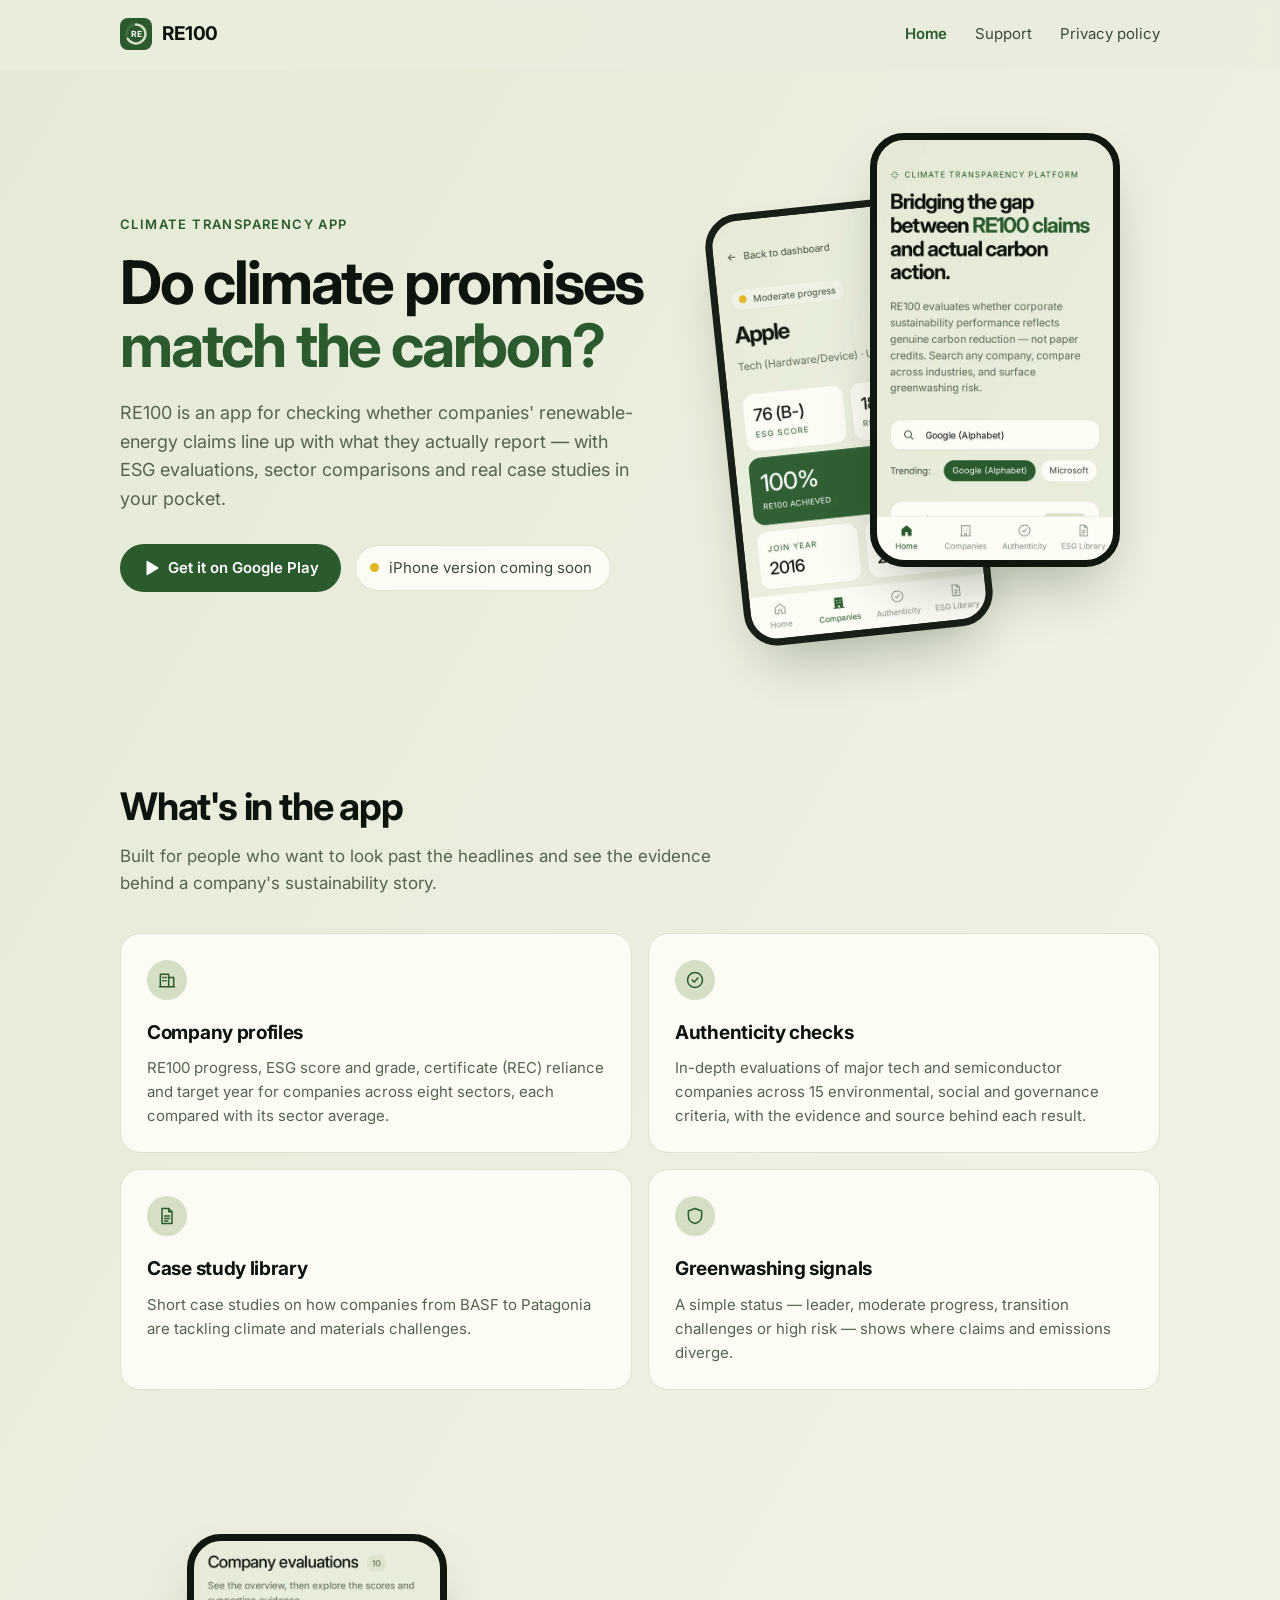
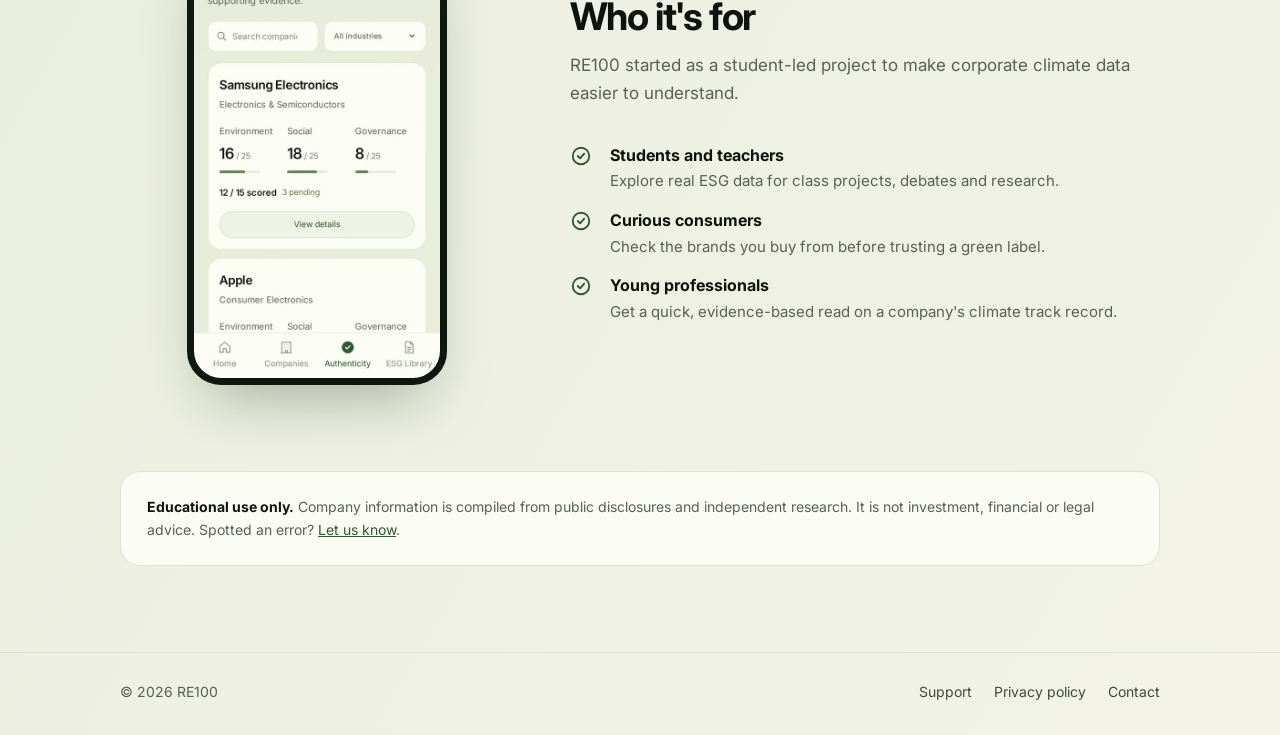
==== commit 8ad2ed1b: "Add files via upload" ====
--- a/index.html
+++ b/index.html
@@ -34,9 +34,10 @@
   <div>
     <p class="eyebrow">Climate transparency app</p>
     <h1>Do climate promises <span>match the carbon?</span></h1>
-    <p class="lede">RE100 is a mobile app for checking whether companies' renewable-energy claims line up with what they actually report — with ESG evaluations, sector comparisons and real case studies in your pocket.</p>
+    <p class="lede">RE100 is an app for checking whether companies' renewable-energy claims line up with what they actually report — with ESG evaluations, sector comparisons and real case studies in your pocket.</p>
     <div class="hero-actions">
-      <span class="status"><i></i>Coming soon to iPhone and Android</span>
+      <a class="btn" href="https://play.google.com/store/apps/details?id=app.re100" target="_blank" rel="noopener noreferrer"><svg viewBox="0 0 24 24" width="18" height="18" fill="currentColor" aria-hidden="true"><path d="M6 3.5v17a1 1 0 0 0 1.5.86l14-8.5a1 1 0 0 0 0-1.72l-14-8.5A1 1 0 0 0 6 3.5Z"/></svg>Get it on Google Play</a>
+      <span class="status"><i></i>iPhone version coming soon</span>
     </div>
   </div>
   <div class="phones" aria-hidden="true">
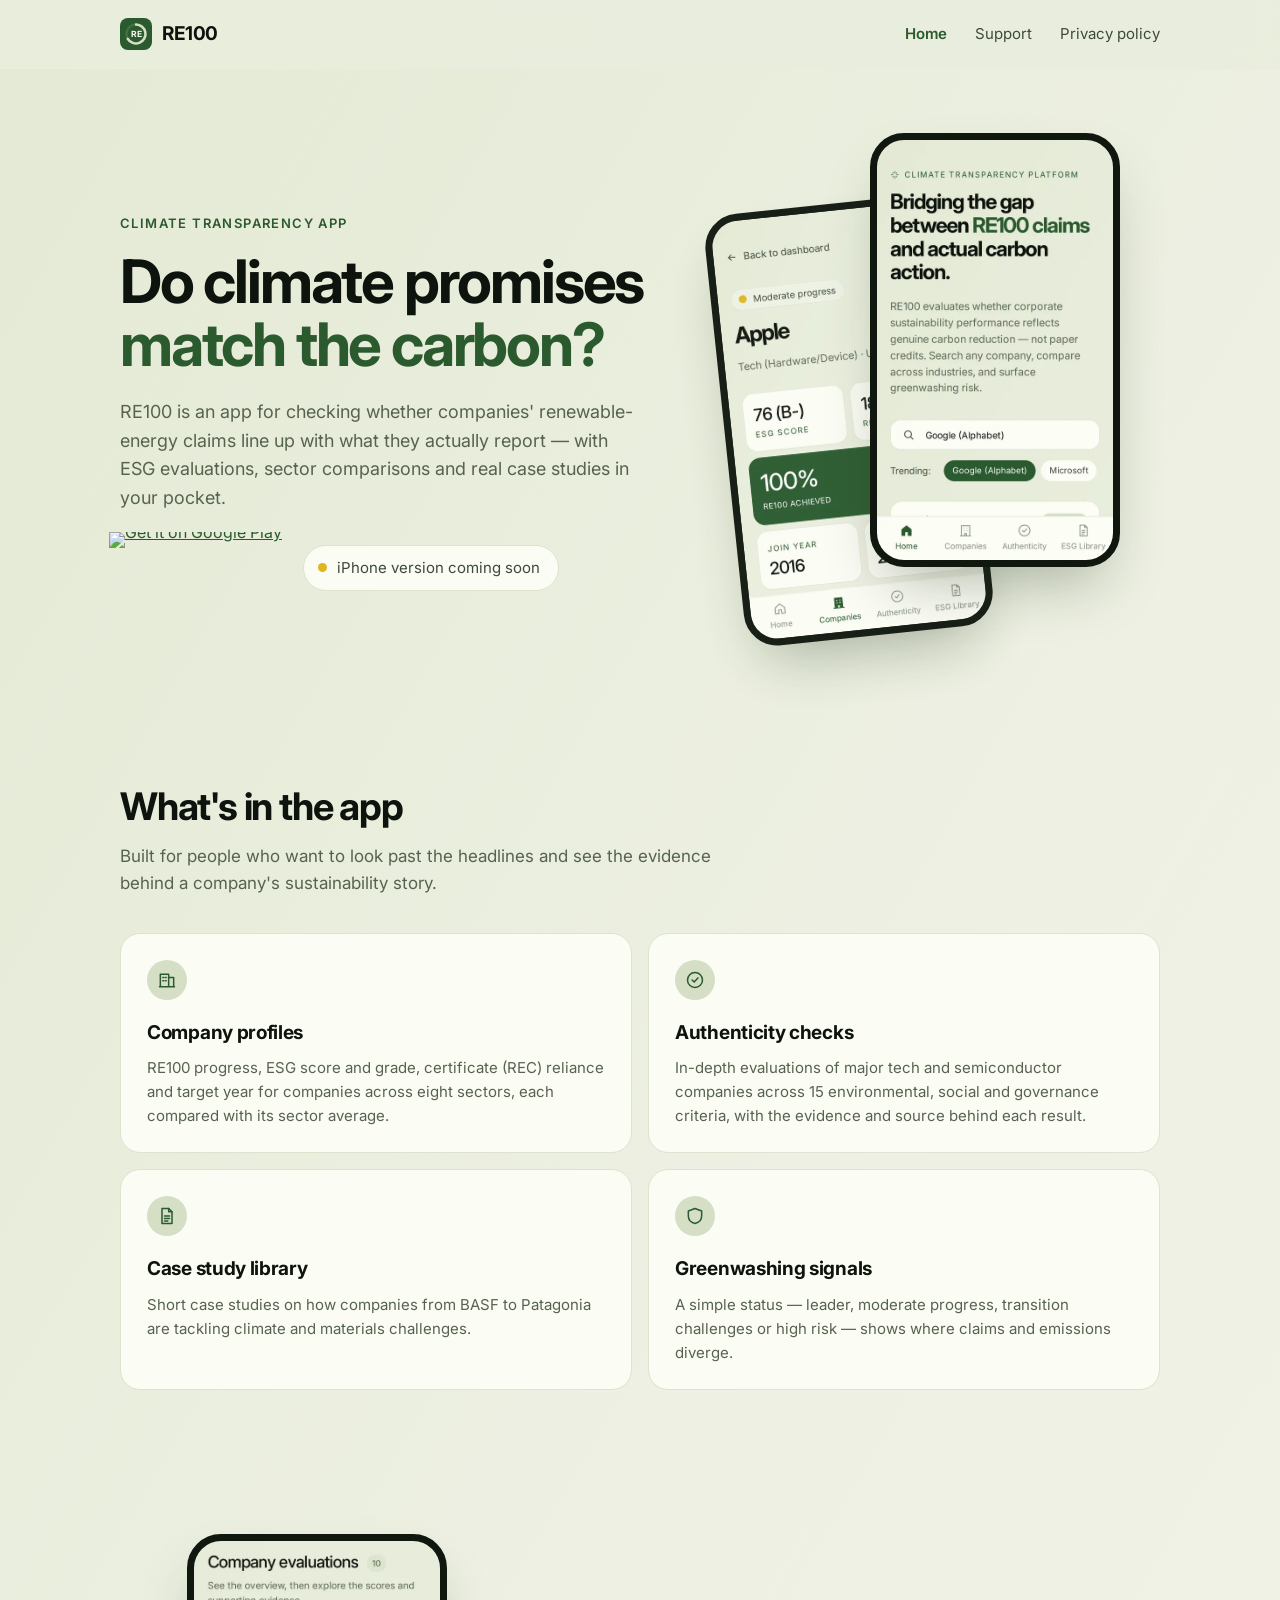
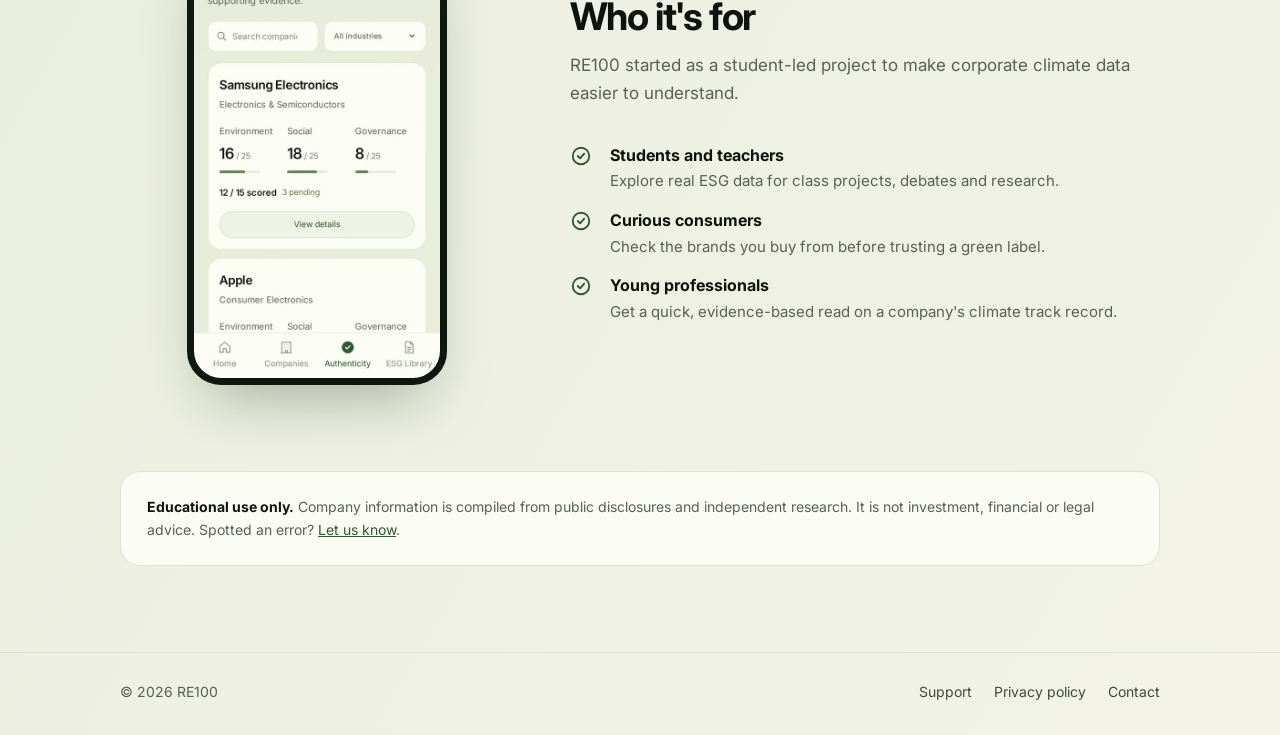
==== commit cd1e1306: "Add files via upload" ====
--- a/index.html
+++ b/index.html
@@ -36,7 +36,7 @@
     <h1>Do climate promises <span>match the carbon?</span></h1>
     <p class="lede">RE100 is an app for checking whether companies' renewable-energy claims line up with what they actually report — with ESG evaluations, sector comparisons and real case studies in your pocket.</p>
     <div class="hero-actions">
-      <a class="btn" href="https://play.google.com/store/apps/details?id=app.re100" target="_blank" rel="noopener noreferrer"><svg viewBox="0 0 24 24" width="18" height="18" fill="currentColor" aria-hidden="true"><path d="M6 3.5v17a1 1 0 0 0 1.5.86l14-8.5a1 1 0 0 0 0-1.72l-14-8.5A1 1 0 0 0 6 3.5Z"/></svg>Get it on Google Play</a>
+      <a class="play-badge" href="https://play.google.com/store/apps/details?id=app.re100" target="_blank" rel="noopener noreferrer"><img src="https://play.google.com/intl/en_us/badges/static/images/badges/en_badge_web_generic.png" alt="Get it on Google Play" width="186" height="72"></a>
       <span class="status"><i></i>iPhone version coming soon</span>
     </div>
   </div>
--- a/assets/site.css
+++ b/assets/site.css
@@ -50,6 +50,8 @@
 .hero-actions{display:flex;flex-wrap:wrap;align-items:center;gap:14px}
 .btn{display:inline-flex;align-items:center;gap:8px;background:var(--green);color:#fff;text-decoration:none;border-radius:30px;padding:12px 22px;font-size:15px;font-weight:600}
 .btn:hover{background:var(--green-dark)}
+.play-badge{display:inline-block;line-height:0;margin:-11px -6px -11px -11px}
+.play-badge img{width:186px;height:72px;display:block}
 .phones{position:relative;height:540px}
 .phone{position:absolute;width:250px;border-radius:34px;overflow:hidden;border:7px solid #10170f;background:#10170f;box-shadow:0 30px 60px -20px rgba(28,48,24,.35)}
 .phone img{width:100%;height:auto}
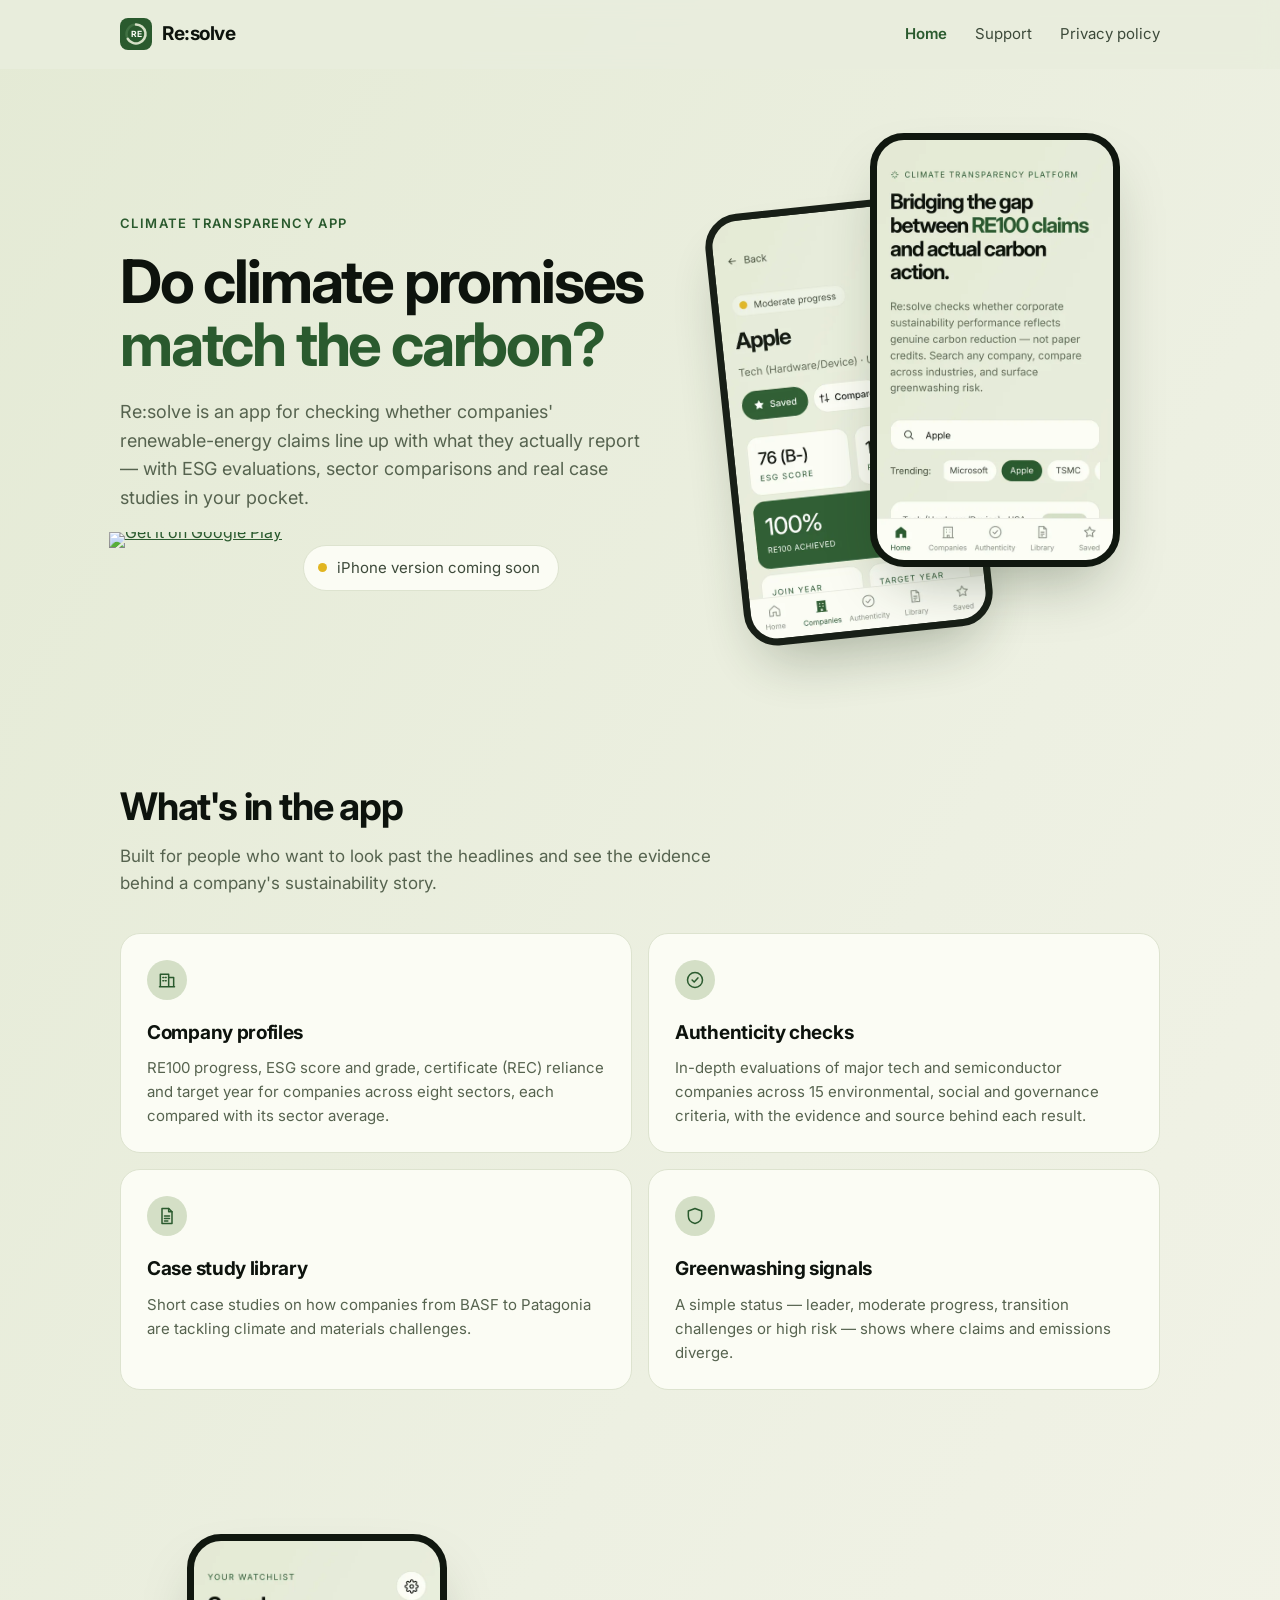
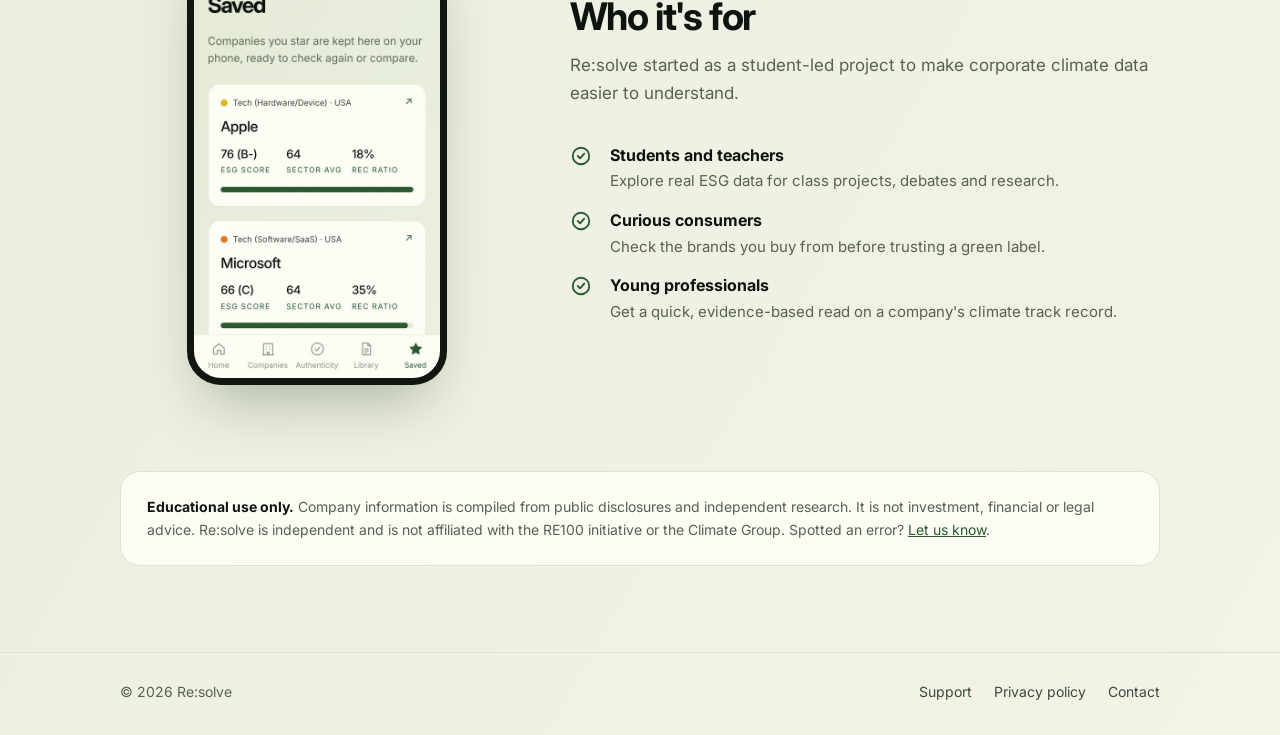
==== commit 1b7203d7: "Add files via upload" ====
--- a/index.html
+++ b/index.html
@@ -3,8 +3,8 @@
 <head>
 <meta charset="utf-8">
 <meta name="viewport" content="width=device-width, initial-scale=1, viewport-fit=cover">
-<title>RE100 — Climate transparency app</title>
-<meta name="description" content="RE100 is a mobile app that checks whether companies' renewable-energy claims match their real carbon action.">
+<title>Re:solve — Climate Claims</title>
+<meta name="description" content="Re:solve is a mobile app that checks whether companies' renewable-energy claims match their real carbon action.">
 <meta name="theme-color" content="#e9eddd">
 <link rel="icon" type="image/png" sizes="32x32" href="/icons/favicon-32.png">
 <link rel="apple-touch-icon" href="/icons/apple-touch-icon.png">
@@ -16,14 +16,14 @@
 <body>
 <header class="site-header">
   <div class="wrap bar">
-    <a class="logo" href="/" aria-label="RE100 home"><svg viewBox="0 0 64 64" aria-hidden="true"><rect width="64" height="64" rx="16" fill="#2a5a2e"/><circle cx="32" cy="32" r="19" fill="none" stroke="#407042" stroke-width="5"/><path d="M32 13a19 19 0 1 1-16.45 28.5" fill="none" stroke="#d4dfc6" stroke-width="5" stroke-linecap="round"/><text x="32" y="38.5" text-anchor="middle" font-family="Inter,Arial,sans-serif" font-weight="700" font-size="17" fill="#fbfcf4">RE</text></svg>RE100</a>
+    <a class="logo" href="/" aria-label="Re:solve home"><svg viewBox="0 0 64 64" aria-hidden="true"><rect width="64" height="64" rx="16" fill="#2a5a2e"/><circle cx="32" cy="32" r="19" fill="none" stroke="#407042" stroke-width="5"/><path d="M32 13a19 19 0 1 1-16.45 28.5" fill="none" stroke="#d4dfc6" stroke-width="5" stroke-linecap="round"/><text x="32" y="38.5" text-anchor="middle" font-family="Inter,Arial,sans-serif" font-weight="700" font-size="17" fill="#fbfcf4">RE</text></svg>Re:solve</a>
     <nav class="nav" aria-label="Main"><a href="/" aria-current="page">Home</a><a href="/support/">Support</a><a href="/privacy/">Privacy policy</a></nav>
     <button type="button" class="menu-btn" id="menu-open" aria-label="Open menu" aria-controls="mobile-menu" aria-expanded="false"><svg viewBox="0 0 20 20" fill="none" stroke="currentColor" stroke-width="1.8" stroke-linecap="round" aria-hidden="true"><path d="M3 6h14M3 10h14M3 14h14"/></svg></button>
   </div>
 </header>
 <div class="mobile-menu" id="mobile-menu" role="dialog" aria-modal="true" aria-label="Menu" hidden>
   <div class="bar">
-    <a class="logo" href="/" aria-label="RE100 home"><svg viewBox="0 0 64 64" aria-hidden="true"><rect width="64" height="64" rx="16" fill="#2a5a2e"/><circle cx="32" cy="32" r="19" fill="none" stroke="#407042" stroke-width="5"/><path d="M32 13a19 19 0 1 1-16.45 28.5" fill="none" stroke="#d4dfc6" stroke-width="5" stroke-linecap="round"/><text x="32" y="38.5" text-anchor="middle" font-family="Inter,Arial,sans-serif" font-weight="700" font-size="17" fill="#fbfcf4">RE</text></svg>RE100</a>
+    <a class="logo" href="/" aria-label="Re:solve home"><svg viewBox="0 0 64 64" aria-hidden="true"><rect width="64" height="64" rx="16" fill="#2a5a2e"/><circle cx="32" cy="32" r="19" fill="none" stroke="#407042" stroke-width="5"/><path d="M32 13a19 19 0 1 1-16.45 28.5" fill="none" stroke="#d4dfc6" stroke-width="5" stroke-linecap="round"/><text x="32" y="38.5" text-anchor="middle" font-family="Inter,Arial,sans-serif" font-weight="700" font-size="17" fill="#fbfcf4">RE</text></svg>Re:solve</a>
     <button type="button" class="close-btn" id="menu-close" aria-label="Close menu"><svg viewBox="0 0 20 20" fill="none" stroke="currentColor" stroke-width="1.8" stroke-linecap="round" aria-hidden="true"><path d="M5 5l10 10M15 5L5 15"/></svg></button>
   </div>
   <ul class="mobile-links"><li><a href="/" aria-current="page">Home<svg viewBox="0 0 20 20" fill="none" stroke="currentColor" stroke-width="1.8" stroke-linecap="round" stroke-linejoin="round" aria-hidden="true"><path d="M4 10h12M11 5l5 5-5 5"/></svg></a></li><li><a href="/support/">Support<svg viewBox="0 0 20 20" fill="none" stroke="currentColor" stroke-width="1.8" stroke-linecap="round" stroke-linejoin="round" aria-hidden="true"><path d="M4 10h12M11 5l5 5-5 5"/></svg></a></li><li><a href="/privacy/">Privacy policy<svg viewBox="0 0 20 20" fill="none" stroke="currentColor" stroke-width="1.8" stroke-linecap="round" stroke-linejoin="round" aria-hidden="true"><path d="M4 10h12M11 5l5 5-5 5"/></svg></a></li></ul>
@@ -34,7 +34,7 @@
   <div>
     <p class="eyebrow">Climate transparency app</p>
     <h1>Do climate promises <span>match the carbon?</span></h1>
-    <p class="lede">RE100 is an app for checking whether companies' renewable-energy claims line up with what they actually report — with ESG evaluations, sector comparisons and real case studies in your pocket.</p>
+    <p class="lede">Re:solve is an app for checking whether companies' renewable-energy claims line up with what they actually report — with ESG evaluations, sector comparisons and real case studies in your pocket.</p>
     <div class="hero-actions">
       <a class="play-badge" href="https://play.google.com/store/apps/details?id=app.re100" target="_blank" rel="noopener noreferrer"><img src="https://play.google.com/intl/en_us/badges/static/images/badges/en_badge_web_generic.png" alt="Get it on Google Play" width="186" height="72"></a>
       <span class="status"><i></i>iPhone version coming soon</span>
@@ -62,7 +62,7 @@
     <div class="phone" aria-hidden="true"><picture><source srcset="/assets/shot-evaluations.webp" type="image/webp"><img src="/assets/shot-evaluations.jpg" alt="" width="540" height="960" loading="lazy"></picture></div>
     <div>
       <h2>Who it's for</h2>
-      <p class="intro">RE100 started as a student-led project to make corporate climate data easier to understand.</p>
+      <p class="intro">Re:solve started as a student-led project to make corporate climate data easier to understand.</p>
       <ul class="audience">
         <li><svg viewBox="0 0 24 24" fill="none" stroke="currentColor" stroke-width="2" stroke-linecap="round" stroke-linejoin="round" aria-hidden="true"><circle cx="12" cy="12" r="9"/><path d="m8.5 12 2.5 2.5 4.5-5"/></svg><div><b>Students and teachers</b><span>Explore real ESG data for class projects, debates and research.</span></div></li>
         <li><svg viewBox="0 0 24 24" fill="none" stroke="currentColor" stroke-width="2" stroke-linecap="round" stroke-linejoin="round" aria-hidden="true"><circle cx="12" cy="12" r="9"/><path d="m8.5 12 2.5 2.5 4.5-5"/></svg><div><b>Curious consumers</b><span>Check the brands you buy from before trusting a green label.</span></div></li>
@@ -73,13 +73,13 @@
 </section>
 
 <section class="wrap section" style="padding-top:0">
-  <p class="note"><strong>Educational use only.</strong> Company information is compiled from public disclosures and independent research. It is not investment, financial or legal advice. Spotted an error? <a href="mailto:bubble.youthimpact@gmail.com">Let us know</a>.</p>
+  <p class="note"><strong>Educational use only.</strong> Company information is compiled from public disclosures and independent research. It is not investment, financial or legal advice. Re:solve is independent and is not affiliated with the RE100 initiative or the Climate Group. Spotted an error? <a href="mailto:bubble.youthimpact@gmail.com">Let us know</a>.</p>
 </section>
 
 </main>
 <footer class="site-footer">
   <div class="wrap">
-    <span>© 2026 RE100</span>
+    <span>© 2026 Re:solve</span>
     <nav aria-label="Footer"><a href="/support/">Support</a><a href="/privacy/">Privacy policy</a><a href="mailto:bubble.youthimpact@gmail.com">Contact</a></nav>
   </div>
 </footer>
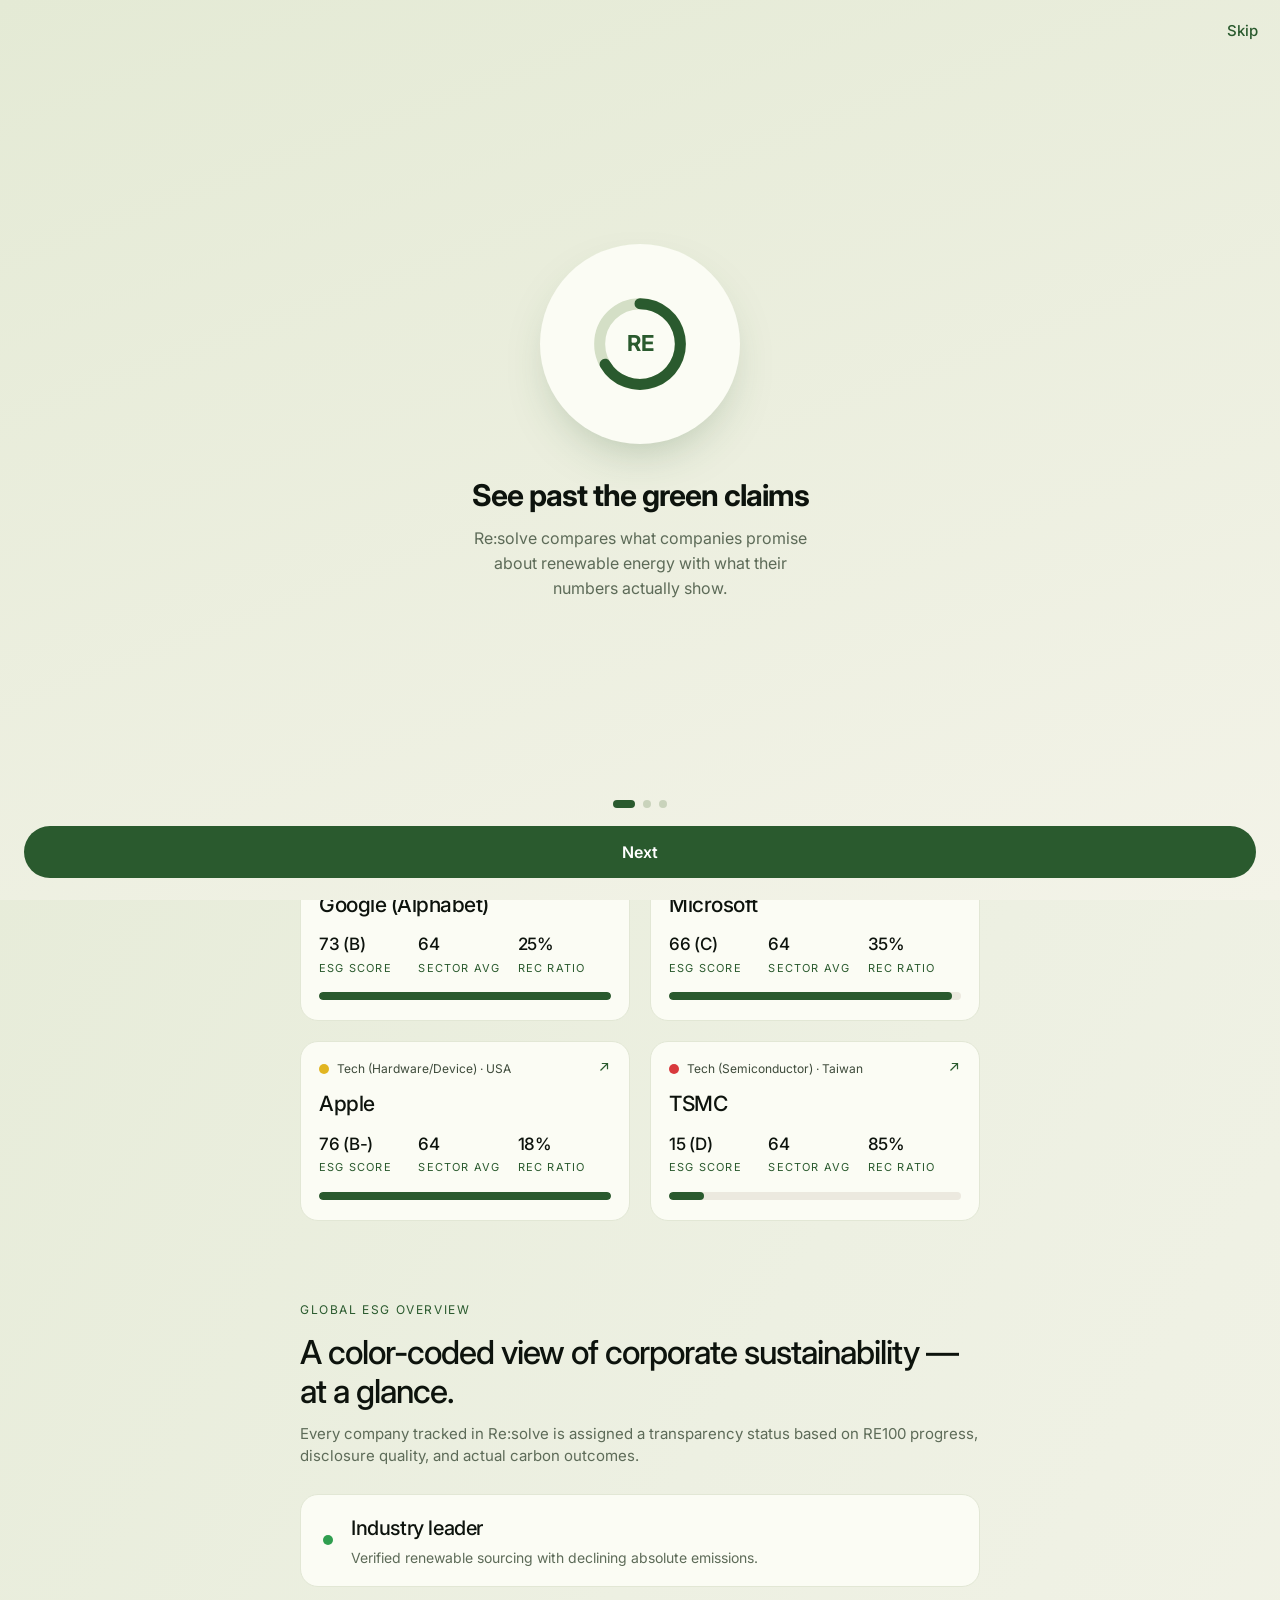
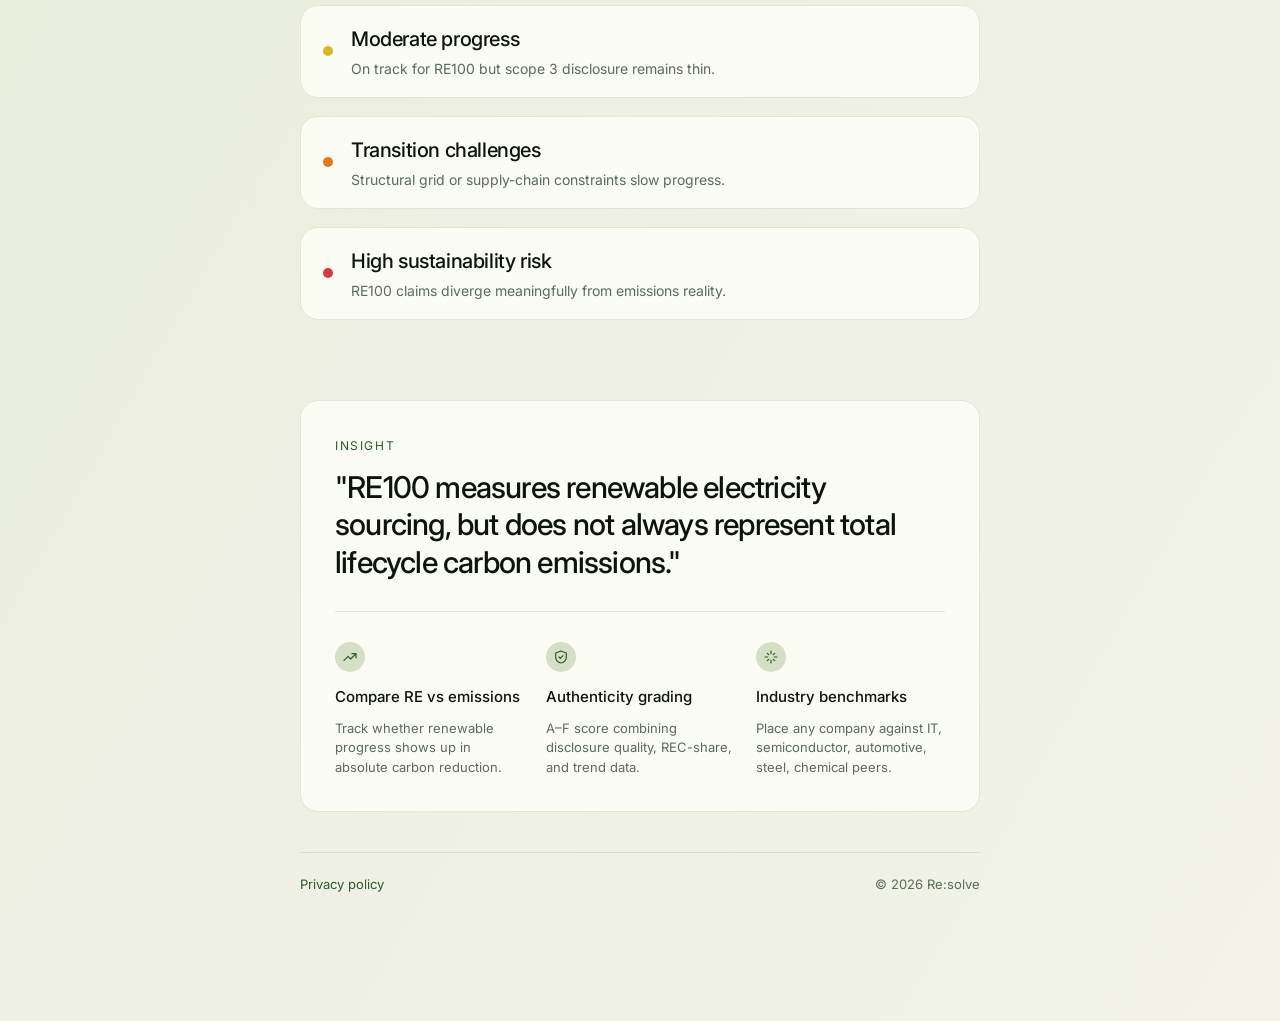
==== commit d71b8be3: "Add files via upload" ====
--- a/index.html
+++ b/index.html
@@ -3,86 +3,1442 @@
 <head>
 <meta charset="utf-8">
 <meta name="viewport" content="width=device-width, initial-scale=1, viewport-fit=cover">
+<meta name="color-scheme" content="light">
+<meta name="theme-color" content="#2a5a2e">
+<meta name="description" content="Re:solve compares companies' renewable-energy claims with their actual carbon action, ESG evaluations and sustainability reports.">
+<link rel="manifest" href="manifest.webmanifest">
+<link rel="icon" type="image/png" sizes="32x32" href="icons/favicon-32.png">
+<link rel="apple-touch-icon" href="icons/apple-touch-icon.png">
+<meta name="apple-mobile-web-app-capable" content="yes">
+<meta name="mobile-web-app-capable" content="yes">
+<meta name="apple-mobile-web-app-title" content="Re:solve">
+<meta name="apple-mobile-web-app-status-bar-style" content="default">
+
 <title>Re:solve — Climate Claims</title>
-<meta name="description" content="Re:solve is a mobile app that checks whether companies' renewable-energy claims match their real carbon action.">
-<meta name="theme-color" content="#e9eddd">
-<link rel="icon" type="image/png" sizes="32x32" href="/icons/favicon-32.png">
-<link rel="apple-touch-icon" href="/icons/apple-touch-icon.png">
 <link rel="preconnect" href="https://fonts.googleapis.com">
 <link rel="preconnect" href="https://fonts.gstatic.com" crossorigin>
 <link href="https://fonts.googleapis.com/css2?family=Inter:wght@400;500;600;700&display=swap" rel="stylesheet">
-<link rel="stylesheet" href="/assets/site.css">
+<style>
+:root{--ink:#0d130d;--muted:#5d6b58;--green:#2a5a2e;--green-2:#3d6b3a;--sage:#9db18a;--sage-soft:#d4dfc6;--track:#ece9df;--surface:#fbfcf4;--line:#e2e7d5;--lead:#2f9e4f;--mod:#e1b520;--trans:#e9781c;--risk:#d8393c;box-sizing:border-box;padding-top:env(safe-area-inset-top,0px);padding-bottom:env(safe-area-inset-bottom,0px)}
+*,*::before,*::after{box-sizing:inherit}
+html{scroll-padding-top:env(safe-area-inset-top,0px);background:#e7ecda}
+body{margin:0;min-height:100vh;background:linear-gradient(120deg,#e4ead5 0%,#edf0e2 55%,#f3f3e8 100%);color:var(--ink);font-family:Inter,-apple-system,BlinkMacSystemFont,"Segoe UI",Arial,sans-serif;font-size:15px;line-height:1.5;-webkit-font-smoothing:antialiased;padding-bottom:96px}
+button,input,select{font:inherit;color:inherit}
+a{color:inherit}
+:focus-visible{outline:3px solid #5b874d;outline-offset:3px}
+[hidden]{display:none!important}
+.sr-only{position:absolute;width:1px;height:1px;overflow:hidden;clip:rect(0,0,0,0);white-space:nowrap}
+
+.r-page{width:min(680px,calc(100% - 40px));margin:0 auto;padding:44px 0 40px}
+.r-eyebrow{display:flex;align-items:center;gap:8px;font-size:12px;letter-spacing:1.6px;text-transform:uppercase;color:var(--green);margin:0 0 14px}
+.r-h1{font-size:clamp(32px,6vw,44px);line-height:1.12;letter-spacing:-1.6px;font-weight:700;margin:0}
+.r-h1 em{font-style:normal;color:var(--green)}
+.r-h2{font-size:clamp(26px,4.6vw,33px);line-height:1.18;letter-spacing:-1px;font-weight:500;margin:0 0 22px}
+.r-lede{color:var(--muted);font-size:16px;line-height:1.55;margin:22px 0 0;max-width:640px}
+.r-section{margin-top:80px}
+.r-card{background:var(--surface);border:1px solid var(--line);border-radius:18px}
+
+/* search */
+.r-search{position:relative;margin-top:36px}
+.r-search label{display:flex;align-items:center;gap:14px;background:var(--surface);border:1px solid var(--line);border-radius:16px;padding:0 18px;height:46px}
+.r-search svg{width:19px;height:19px;color:#3b4a38;flex-shrink:0}
+.r-search input{border:0;background:transparent;outline:0;flex:1;font-size:14px;height:100%;min-width:0}
+.r-suggest{position:absolute;z-index:20;left:0;right:0;top:52px;list-style:none;margin:0;padding:6px;background:var(--surface);border:1px solid var(--line);border-radius:14px;box-shadow:0 12px 30px #2a3a1f1a;max-height:280px;overflow:auto}
+.r-suggest li button{width:100%;text-align:left;border:0;background:transparent;padding:9px 12px;border-radius:9px;display:flex;justify-content:space-between;gap:12px;cursor:pointer;font-size:14px}
+.r-suggest li button:hover,.r-suggest li button.on{background:#edf2e3}
+.r-suggest small{color:var(--muted);font-size:12px}
+.r-trending{display:flex;flex-wrap:wrap;align-items:center;gap:8px;margin-top:14px;font-size:13px;color:var(--muted)}
+.r-chip{border:1px solid var(--line);background:var(--surface);border-radius:20px;padding:4px 11px;font-size:12px;color:var(--green);cursor:pointer}
+.r-chip[aria-pressed="true"]{background:var(--green);border-color:var(--green);color:#fff}
+
+/* spotlight */
+.r-spot{margin-top:28px;padding:18px 18px 22px}
+.r-spot-head{display:flex;justify-content:space-between;align-items:flex-start;gap:14px}
+.r-meta{font-size:13px;color:var(--muted);margin:0}
+.r-spot-name{font-size:20px;font-weight:500;letter-spacing:-.4px;margin:2px 0 0;text-decoration:none;display:inline-block}
+.r-spot-name:hover{text-decoration:underline;text-underline-offset:3px}
+.r-grade{background:var(--sage-soft);border-radius:12px;padding:8px 10px 6px;text-align:center;min-width:70px}
+.r-grade b{display:block;font-size:20px;font-weight:500;line-height:1.1}
+.r-grade span{font-size:11px;letter-spacing:1.6px;color:var(--green)}
+.r-spot-body{display:grid;grid-template-columns:120px 1fr;gap:36px;align-items:center;margin-top:20px}
+.r-donut{position:relative;width:118px;height:118px}
+.r-donut svg{width:100%;height:100%;transform:rotate(-90deg)}
+.r-donut-arc{transition:stroke-dashoffset .7s cubic-bezier(.22,.61,.36,1)}
+.r-donut div{position:absolute;inset:0;display:flex;flex-direction:column;align-items:center;justify-content:center}
+.r-donut b{font-size:18px;font-weight:600;color:var(--green);letter-spacing:-.4px}
+.r-donut span{font-size:10px;color:var(--muted);letter-spacing:.5px}
+.r-bars{display:grid;gap:13px}
+.r-bar-row{display:grid;grid-template-columns:1fr auto;font-size:11px;color:#3d4a3a;row-gap:4px}
+.r-track{grid-column:1/-1;height:8px;border-radius:5px;background:#eef0e3;overflow:hidden}
+.r-fill{display:block;height:100%;background:var(--green);border-radius:5px;transition:width .5s ease}
+.r-fill.soft{background:var(--sage-soft)}
+
+/* company cards */
+.r-grid{display:grid;grid-template-columns:1fr 1fr;gap:20px}
+.r-co{display:block;text-decoration:none;padding:18px 18px 20px;position:relative}
+.r-co:hover{border-color:#c4d2b4}
+.r-co-top{display:flex;align-items:center;gap:8px;font-size:12px;color:#3d4a3a;padding-right:24px}
+.r-dot{width:10px;height:10px;border-radius:50%;flex-shrink:0;display:inline-block}
+.r-arrow{position:absolute;right:18px;top:18px;width:14px;height:14px;color:var(--green)}
+.r-co-name{font-size:21px;font-weight:500;letter-spacing:-.5px;margin:10px 0 12px}
+.r-stats{display:grid;grid-template-columns:1fr 1fr 1fr;gap:6px}
+.r-stats b{display:block;font-size:17px;font-weight:500;letter-spacing:-.3px}
+.r-stats span{display:block;font-size:11px;letter-spacing:1.2px;text-transform:uppercase;color:var(--green);margin-top:2px}
+.r-co .r-track{margin-top:16px;background:var(--track)}
+
+/* status legend */
+.r-legend{display:grid;gap:18px}
+.r-status{display:grid;grid-template-columns:12px 1fr;gap:16px;align-items:center;padding:18px 22px}
+.r-status h3{margin:0;font-size:20px;font-weight:500;letter-spacing:-.4px}
+.r-status p{margin:4px 0 0;font-size:14px;color:var(--muted)}
+
+/* insight */
+.r-insight{padding:36px 34px 34px}
+.r-insight blockquote{margin:0 0 30px;padding-bottom:30px;border-bottom:1px solid var(--line);font-size:clamp(22px,4vw,30px);line-height:1.25;letter-spacing:-.8px;font-weight:500}
+.r-feats{display:grid;grid-template-columns:repeat(3,1fr);gap:22px}
+.r-feat .r-ico{width:30px;height:30px;border-radius:50%;background:var(--sage-soft);display:flex;align-items:center;justify-content:center;color:var(--green)}
+.r-feat .r-ico svg{width:16px;height:16px}
+.r-feat h3{font-size:15px;font-weight:500;margin:14px 0 10px}
+.r-feat p{font-size:13px;color:var(--muted);margin:0}
+
+/* companies page */
+.r-filter-row{display:flex;align-items:flex-start;gap:12px;margin-top:16px;font-size:14px;color:#3d4a3a}
+.r-filter-row>span{padding-top:5px;flex-shrink:0;min-width:70px}
+.r-filter-row>div{display:flex;flex-wrap:wrap;gap:8px}
+.r-filter-row .r-chip{border-color:transparent;background:#fbfcf4;color:#3d4a3a;padding:5px 12px;font-size:13px}
+.r-filter-row .r-chip[aria-pressed="true"]{background:var(--green);color:#fff}
+#grade-chips .r-chip{min-width:30px;text-align:center}
+.r-toolbar{margin-top:28px}
+.r-tabs{display:flex;gap:4px;overflow-x:auto;padding:4px;background:#e3e9d6;border-radius:30px;margin:26px 0 18px;scrollbar-width:none}
+.r-tabs::-webkit-scrollbar{display:none}
+.r-tabs button{border:0;background:transparent;border-radius:24px;padding:8px 14px;font-size:13px;color:var(--green);white-space:nowrap;cursor:pointer}
+.r-tabs button[aria-selected="true"]{background:var(--surface);color:var(--ink);box-shadow:0 1px 3px #23341c14}
+.r-toolbar{display:flex;gap:10px;align-items:center;margin-bottom:18px}
+.r-toolbar .r-search{margin:0;flex:1}
+.r-select{height:46px;border:1px solid var(--line);background:var(--surface);border-radius:14px;padding:0 12px;font-size:13px;color:var(--green)}
+.r-count{font-size:13px;color:var(--muted);margin:0 0 14px}
+.r-empty{text-align:center;padding:48px 20px;color:var(--muted)}
+
+/* detail */
+.r-back{display:inline-flex;align-items:center;gap:10px;color:#3d4a3a;text-decoration:none;font-size:15px}
+.r-back svg{width:16px;height:16px}
+.r-pill{display:inline-flex;align-items:center;gap:10px;border:1px solid var(--line);border-radius:30px;padding:5px 14px 5px 11px;font-size:14px;color:#3d4a3a;margin:34px 0 18px;background:#eef2e4}
+.r-detail-name{font-size:clamp(34px,6.5vw,46px);font-weight:700;letter-spacing:-1.6px;line-height:1.1;margin:0}
+.r-detail-meta{color:var(--muted);font-size:16px;margin:18px 0 30px}
+.r-tiles{display:grid;grid-template-columns:1fr 1fr;gap:9px}
+.r-tile{padding:18px 15px 16px}
+.r-tile b{display:block;font-size:30px;font-weight:500;letter-spacing:-.8px;line-height:1.15}
+.r-tile span{display:block;font-size:12px;letter-spacing:1.6px;text-transform:uppercase;color:var(--green);margin-top:6px}
+.r-tile.year span{margin:0 0 6px}
+.r-tile.hero{grid-column:1/-1;background:var(--green);border-color:var(--green);color:#fff;padding:18px 15px 18px}
+.r-tile.hero span{color:#fff;letter-spacing:.4px}
+.r-compare{grid-column:1/-1;padding:18px 15px 16px;margin-top:6px}
+.r-compare h2{font-size:19px;font-weight:500;letter-spacing:-.4px;margin:0 0 18px}
+.r-cmp-row{display:grid;grid-template-columns:72px 1fr 34px;gap:12px;align-items:center;font-size:13px;margin-top:10px}
+.r-cmp-row .r-track{grid-column:auto;height:10px;background:var(--track)}
+.r-cmp-row b{font-weight:400;text-align:right}
+.r-cmp-row .r-fill.sage{background:var(--sage)}
+
+/* library */
+.r-lib-h1{font-size:clamp(34px,6vw,46px);letter-spacing:-1.8px;margin-top:4px}
+.r-lib-lede{margin-top:18px;font-size:16px}
+.r-filters{padding:14px 14px 14px 16px;margin-top:32px;display:flex;align-items:center;gap:8px;border-radius:20px}
+.r-filters .r-search{margin:0;flex:1;min-width:0}
+.r-filters .r-search label{border:0;padding:0;height:36px;background:transparent;gap:12px}
+.r-filters select{height:36px;border:1px solid var(--line);border-radius:20px;background:var(--surface);padding:0 10px 0 12px;font-size:14px;color:#3d4a3a;cursor:pointer}
+
+.r-lib-grid{display:grid;grid-template-columns:1fr 1fr;gap:16px;margin-top:30px}
+@media(max-width:560px){.r-filters{flex-wrap:wrap}.r-filters .r-search{flex-basis:100%}}
+.r-doc{padding:18px;display:flex;flex-direction:column}.r-doc .r-view{margin-top:auto}.r-doc p:last-of-type{margin-bottom:20px}
+.r-doc-top{display:flex;justify-content:space-between;align-items:flex-start}
+.r-doc-ico{width:34px;height:34px;border-radius:50%;background:var(--sage-soft);display:flex;align-items:center;justify-content:center;color:var(--green)}
+.r-doc-ico svg{width:19px;height:19px}
+.r-doc-year{font-size:13px;letter-spacing:1.2px;color:var(--green);margin-top:2px}
+.r-doc h3{font-size:19px;font-weight:500;letter-spacing:-.4px;margin:14px 0 6px}
+.r-doc p{font-size:14px;color:var(--muted);margin:0 0 6px}
+.r-view{margin-top:20px;width:100%;height:32px;border:0;border-radius:20px;background:var(--green);color:#fff;font-size:14px;display:flex;align-items:center;justify-content:center;gap:10px;cursor:pointer;text-decoration:none}
+.r-view svg{width:14px;height:14px}
+.r-toast{position:fixed;left:50%;bottom:96px;transform:translateX(-50%);background:var(--ink);color:#fff;font-size:13px;padding:10px 16px;border-radius:10px;z-index:60}
+
+
+
+/* legal + footer */
+.r-legal p.r-eyebrow{font-size:12px;line-height:1.5;color:var(--green)}
+.r-legal p,.r-legal li{font-size:15px;line-height:1.7;color:#2e3a2c}
+.r-legal h2{font-size:20px;font-weight:600;letter-spacing:-.3px;margin:36px 0 10px}
+.r-legal ul{padding-left:20px;margin:8px 0 14px}
+.r-legal li{margin-bottom:6px}
+.r-legal a{color:var(--green)}
+.r-legal .r-back{color:#3d4a3a}
+.r-legal-date{font-size:13px!important;color:var(--muted)!important;margin:14px 0 30px}
+.r-legal mark{background:#f6efd8;color:#806520;padding:0 4px;border-radius:4px}
+.r-legal-contact{padding:16px 18px;background:var(--surface);border:1px solid var(--line);border-radius:14px}
+.r-foot{width:min(680px,calc(100% - 40px));margin:0 auto;padding:22px 0 30px;border-top:1px solid #d7dfcd;display:flex;justify-content:space-between;font-size:13px;color:var(--muted)}
+.r-foot a{color:var(--green);text-decoration:none}.r-foot a:hover{text-decoration:underline}
+
+/* sideways-scrolling chip rows */
+.r-toolbar .r-search{min-width:0}.r-toolbar>label{flex-shrink:0}.r-search input{min-width:0;width:100%}
+.r-trend-row{margin-top:14px}
+.r-trending{flex-wrap:nowrap;overflow-x:auto;scrollbar-width:none;-webkit-overflow-scrolling:touch;overscroll-behavior-x:contain;padding-bottom:2px}
+.r-trending::-webkit-scrollbar,.r-filter-row>div::-webkit-scrollbar{display:none}
+.r-trending>span{flex-shrink:0;position:sticky;left:0;background:linear-gradient(90deg,#e8ecdc 85%,transparent);padding-right:8px;z-index:1}
+.r-trending .r-chip,.r-filter-row .r-chip{flex-shrink:0;white-space:nowrap}
+.r-filter-row{align-items:center}
+.r-filter-row>span{padding-top:0}
+.r-filter-row>div{flex-wrap:nowrap;overflow-x:auto;min-width:0;flex:1;scrollbar-width:none;-webkit-overflow-scrolling:touch;overscroll-behavior-x:contain;padding:2px 0}
+/* bottom nav */
+.r-nav{position:fixed;left:0;right:0;bottom:0;z-index:50;background:#fbfcf4;border-top:1px solid #e6eadb;padding-bottom:env(safe-area-inset-bottom,0px)}
+.r-nav ul{list-style:none;margin:0 auto;padding:0;display:flex;justify-content:center;width:min(680px,100%)}
+.r-nav li{flex:1}
+.r-nav a{display:flex;flex-direction:column;align-items:center;gap:4px;padding:10px 4px 12px;font-size:12px;color:#8a9585;text-decoration:none}
+.r-nav svg{width:22px;height:22px}
+.r-nav a[aria-current="page"]{color:var(--green)}
+.r-nav a .on{display:none}.r-nav a[aria-current="page"] .on{display:block}.r-nav a[aria-current="page"] .off{display:none}
+
+/* ESG (authenticity) — adapted to app style */
+#esg{--bg:#edf1e3;--surface:#fcfdf7;--ink:#172718;--muted:#60705b;--green:#315b30;--line:#dce3d1;--soft:#e2e9d6;--amber:#806520;--amber-bg:#f6efd8;--radius:22px}#esg *{box-sizing:border-box}#esg button,#esg input,#esg select{font:inherit}#esg button,#esg a,#esg summary{-webkit-tap-highlight-color:transparent}#esg button{cursor:pointer}#esg a{color:inherit}#esg button{color:inherit}#esg button:focus-visible,#esg a:focus-visible,#esg summary:focus-visible,#esg input:focus-visible,#esg select:focus-visible{outline:3px solid #5b874d;outline-offset:4px}#esg button:disabled{cursor:default;opacity:.45}#esg [hidden]{display:none!important}#esg .wrap{width:min(1120px,calc(100% - 64px));margin:auto}#esg .topbar{border-bottom:1px solid #d6dfcb}#esg .nav{height:76px;display:flex;align-items:center;justify-content:space-between;gap:24px}#esg .brand{font-size:21px;font-weight:750;letter-spacing:-1px;display:flex;align-items:center;gap:11px;text-decoration:none}#esg .brand svg{width:28px;height:28px;color:var(--green)}#esg .brand small{font-size:11px;letter-spacing:1.6px;text-transform:uppercase;font-weight:500;border-left:1px solid #bfcbb4;padding-left:15px;margin-left:7px}#esg .navlinks{display:flex;gap:27px;align-items:center}#esg .navlinks a{font-size:13px;text-decoration:none;color:var(--muted)}#esg .navlinks a:last-child{color:var(--green);border-bottom:2px solid var(--green);padding:27px 0}#esg .hero{padding:64px 0 45px;position:relative}#esg .eyebrow{font-size:11px;letter-spacing:2.4px;font-weight:650;color:var(--green);text-transform:uppercase;margin:0 0 18px}#esg .hero h1{font-size:clamp(38px,5vw,62px);line-height:1.07;letter-spacing:-2.8px;font-weight:600;margin:0;max-width:880px}#esg .hero h1 span{color:#547448}#esg .hero p.intro{font-size:16px;color:var(--muted);max-width:650px;margin:21px 0 24px;line-height:1.7}#esg .hero-bottom{display:flex;align-items:center;gap:10px;flex-wrap:wrap}#esg .pill{display:inline-flex;align-items:center;gap:7px;border:1px solid #cdd7c0;border-radius:30px;padding:6px 12px;font-size:11px;color:#4b6143}#esg .pill b{font-weight:650}#esg .dot{width:6px;height:6px;display:inline-block;border-radius:50%;background:#61824e}#esg .section{margin:0 0 47px}#esg .sectionhead{display:flex;justify-content:space-between;gap:18px;align-items:center;margin-bottom:18px}#esg .sectionhead h2{font-size:25px;letter-spacing:-.8px;margin:0;font-weight:600}#esg .sectionhead p{margin:5px 0 0;color:var(--muted);font-size:13px}#esg .segment{display:flex;align-items:center;gap:4px;padding:4px;border:1px solid #d3dcc8;background:#e5ebdb;border-radius:30px;flex-shrink:0}#esg .segment button{border:0;background:transparent;padding:9px 14px;border-radius:24px;font-size:12px;color:#5c6d54}#esg .segment button[aria-pressed="true"]{background:var(--surface);color:var(--ink);box-shadow:0 2px 4px #23341c08}#esg .draft-tag{font-size:9px;letter-spacing:.4px;text-transform:uppercase;margin-left:5px;color:#6d754e}#esg .framework-grid{display:grid;grid-template-columns:repeat(3,1fr);gap:14px}#esg .framework-card{background:var(--surface);border:1px solid var(--line);border-radius:var(--radius);text-align:left;padding:22px 24px 20px;position:relative;transition:background .18s,border-color .18s,transform .18s;min-height:174px;width:100%}#esg .framework-card:hover{background:#f8fbf0;transform:translateY(-2px);border-color:#aebf9d}#esg .framework-card[aria-expanded="true"]{border-color:#557849;box-shadow:inset 0 0 0 1px #557849}#esg .card-top{display:flex;align-items:center;justify-content:space-between;margin-bottom:18px}#esg .icon{background:#e5ecd9;color:var(--green);display:flex;align-items:center;justify-content:center;border-radius:50%;width:35px;height:35px}#esg .icon svg{width:19px;height:19px}#esg .criteria-count{font-size:11px;color:var(--muted)}#esg .card-title{display:flex;align-items:center;gap:9px;font-size:19px;letter-spacing:-.4px;font-weight:600;margin:0 0 4px}#esg .card-title .letter{font-size:11px;font-weight:500;color:#778571;letter-spacing:0}#esg .card-desc{font-size:12px;color:var(--muted);margin:0;padding-right:16px}#esg .plus{position:absolute;right:23px;bottom:20px;font-size:21px;font-weight:400;line-height:1;color:var(--green)}#esg .framework-detail{margin-top:14px;background:var(--surface);border:1px solid var(--line);border-radius:var(--radius);padding:24px 28px}#esg .detail-heading{display:flex;justify-content:space-between;gap:12px;align-items:center;margin-bottom:12px}#esg .detail-heading h3{margin:0;font-size:18px;letter-spacing:-.4px}#esg .subtle-button{border:0;background:#edf2e6;border-radius:50%;width:32px;height:32px;font-size:20px;line-height:1}#esg .criteria-item{border-top:1px solid var(--line)}#esg summary{list-style:none;cursor:pointer}#esg summary::-webkit-details-marker{display:none}#esg .criteria-item summary{display:grid;grid-template-columns:36px 220px 1fr 20px;gap:10px;align-items:center;padding:15px 0;font-size:13px}#esg .criteria-id{font-size:11px;color:#7a8973}#esg .criteria-name{font-weight:600}#esg .criteria-meaning{color:var(--muted);font-size:12px}#esg .chev{font-size:16px;color:#57734d;justify-self:end;transition:transform .15s}#esg details[open]>summary .chev{transform:rotate(90deg)}#esg .criteria-body{padding:0 0 17px 46px;display:grid;grid-template-columns:1fr 1fr;gap:14px 28px;font-size:12px}#esg .meta-label{font-size:10px;font-weight:650;letter-spacing:1px;text-transform:uppercase;color:#728168;margin:0 0 5px}#esg .criteria-body p{margin:0;color:#526349}#esg .criteria-body .rule{grid-column:1/-1;padding-top:3px}#esg .framework-note{font-size:11px;color:#69795e;margin:12px 2px 0}#esg .framework-note a{text-underline-offset:3px}#esg .framework-note .tiny-dot{display:inline-block;width:5px;height:5px;background:#8a967c;border-radius:50%;margin:0 7px 1px 0}#esg .results-section{margin-bottom:34px}#esg .count{font-size:12px;color:#617156;display:inline-flex;align-items:center;justify-content:center;min-width:28px;height:25px;background:#dce5ce;border-radius:14px;vertical-align:middle;margin-left:8px;letter-spacing:0}#esg .tools{display:flex;gap:10px;margin:19px 0 16px}#esg .search{flex:1;position:relative}#esg .search svg{position:absolute;left:16px;top:14px;width:17px;height:17px;color:#718266}#esg .search input{height:45px;width:100%;border:1px solid var(--line);background:var(--surface);border-radius:12px;padding:0 18px 0 43px;color:var(--ink);font-size:13px}#esg .search input::placeholder{color:#839178}#esg .select-label{position:relative}#esg .select-label select{height:45px;min-width:168px;border:1px solid var(--line);border-radius:12px;padding:0 38px 0 15px;background:var(--surface);font-size:12px;color:#4c6143}#esg .table-shell{border:1px solid var(--line);border-radius:var(--radius);overflow:hidden;background:var(--surface)}#esg table{width:100%;border-collapse:collapse;table-layout:fixed}#esg thead{background:#dbe4cc}#esg th{text-align:left;color:#617052;font-size:10px;font-weight:650;text-transform:uppercase;letter-spacing:1.2px;padding:14px 20px}#esg th.company-th{width:31%}#esg th.pillar-th{width:12%}#esg th.coverage-th{width:17%}#esg th.action-th{width:16%;text-align:right}#esg td{padding:23px 20px;border-top:1px solid var(--line);vertical-align:middle}#esg .company-trigger{border:0;background:transparent;text-align:left;padding:0}#esg .company-name{font-size:16px;font-weight:650;letter-spacing:-.2px;display:block}#esg .industry{font-size:11px;color:var(--muted);display:block;margin-top:4px}#esg .score-num{font-size:20px;font-weight:550;letter-spacing:-.6px}#esg .score-denom{font-size:11px;color:#7a886f;margin-left:3px}#esg .mini-bar{height:3px;background:#e7eddd;width:56px;border-radius:5px;margin-top:7px;overflow:hidden}#esg .mini-bar span{display:block;height:100%;background:#628252;border-radius:5px}#esg .coverage strong{font-size:14px;font-weight:550}#esg .coverage small{display:block;font-size:10px;color:#7d7350;margin-top:4px}#esg .view-cell{text-align:right}#esg .view-button{border:1px solid #d3dfc6;background:#eef3e6;border-radius:22px;padding:9px 13px;white-space:nowrap;font-size:11px;color:#35562e;display:inline-flex;align-items:center;gap:10px}#esg .view-button:hover{background:#e3ebd7}#esg .view-button svg{width:12px;height:12px}#esg .company-row.expanded{background:#f7faef}#esg .expanded-cell{padding:0!important}#esg .company-panel{padding:29px 30px 22px;background:#f7faef}#esg .panel-lead{display:flex;justify-content:space-between;gap:30px;align-items:start;margin-bottom:22px}#esg .panel-lead .summary-text{max-width:600px;font-size:17px;letter-spacing:-.25px;line-height:1.55;margin:0 0 10px}#esg .badge{display:inline-flex;align-items:center;border-radius:20px;font-size:10px;white-space:nowrap;padding:5px 10px;background:var(--amber-bg);color:var(--amber)}#esg .scope-note{font-size:11px;color:#738065;margin:0}#esg .result-tabs{display:flex;gap:7px;margin-bottom:16px;flex-wrap:wrap}#esg .result-tabs button{padding:8px 15px;border:1px solid #d6dfca;border-radius:22px;background:transparent;font-size:12px}#esg .result-tabs button[aria-pressed="true"]{background:var(--green);border-color:var(--green);color:#fff}#esg .results-list{border:1px solid var(--line);border-radius:16px;background:var(--surface);overflow:hidden}#esg .result-item+.result-item{border-top:1px solid var(--line)}#esg .result-item summary{padding:15px 19px;display:grid;grid-template-columns:220px 1fr 60px 15px;gap:12px;align-items:center}#esg .result-title{font-size:12px;font-weight:550}#esg .result-id{color:#819174;font-size:10px;margin-right:9px}#esg .result-summary{color:#627258;font-size:12px}#esg .points{font-size:12px;text-align:right;color:#365e30}#esg .points.missing{color:#887647;font-size:11px}#esg .result-body{margin:0 20px 18px 51px;padding:16px 0 0;border-top:1px dashed var(--line)}#esg .evidence{font-size:12px;color:#52634b;line-height:1.75;margin:0 0 14px;max-width:780px}#esg .evidence-grid{display:grid;grid-template-columns:1fr 1fr;gap:12px}#esg .evidence-grid p{margin:0;font-size:11px;color:#5c6d52}#esg .evidence-foot{font-size:10px;color:#7c846d;margin-top:13px}#esg .rating-note{color:#738064;font-size:11px;margin:14px 1px 0}#esg .list-footer{display:flex;justify-content:space-between;align-items:center;gap:16px;padding:15px 3px 0;font-size:11px;color:#738166}#esg .pagination{display:flex;gap:8px;align-items:center}#esg .pagination button{border:1px solid #ced9c0;background:var(--surface);border-radius:8px;width:30px;height:28px}#esg .empty{padding:55px 25px;text-align:center}#esg .empty h3{font-size:17px;font-weight:500;margin:0 0 8px}#esg .empty p{font-size:12px;color:var(--muted);margin:0 0 15px}#esg .empty button{background:var(--green);color:white;border:0;border-radius:20px;padding:9px 16px;font-size:12px}#esg .methodology{border-top:1px solid #d7dfcd;padding:20px 0}#esg .methodology>summary{display:flex;align-items:center;justify-content:space-between;font-size:12px;color:#536a48}#esg .methodology-body{font-size:12px;color:#66745c;max-width:900px;padding:8px 0}#esg .methodology-body p{margin:10px 0}#esg .footer{margin:30px 0 0;padding:22px 0 30px;border-top:1px solid #d5dfc9;display:flex;justify-content:space-between;gap:20px;font-size:10px;color:#78846d}#esg .footer span:first-child{letter-spacing:1.6px}#esg .sr-only{position:absolute;width:1px;height:1px;overflow:hidden;clip:rect(0,0,0,0);white-space:nowrap}@container (max-width:900px){#esg .wrap{width:calc(100% - 40px)}#esg .hero h1{font-size:48px;letter-spacing:-2px}#esg .sectionhead{align-items:flex-start}#esg .sectionhead h2{font-size:23px}#esg .framework-card{padding:20px;min-height:184px}#esg .card-title{font-size:17px}#esg .card-desc{max-width:185px}#esg .card-top{margin-bottom:16px}#esg .criteria-item summary{grid-template-columns:30px 190px 1fr 16px}#esg .criteria-meaning{font-size:11px}#esg th,#esg td{padding-left:14px;padding-right:14px}#esg th.company-th{width:28%}#esg .company-name{font-size:14px}#esg .company-panel{padding:22px 20px}#esg .result-item summary{grid-template-columns:190px 1fr 55px 12px}#esg .view-button{padding:8px 10px}#esg .view-button svg{display:none}}@container (max-width:700px){#esg .wrap{width:calc(100% - 32px)}#esg .nav{height:64px}#esg .brand{font-size:20px}#esg .brand small{font-size:9px;padding-left:10px;margin-left:0}#esg .brand svg{width:24px}#esg .navlinks a{display:none}#esg .navlinks a:last-child{display:block;padding:20px 0;font-size:11px}#esg .hero{padding:40px 0 32px}#esg .hero h1{font-size:40px;line-height:1.12;letter-spacing:-1.7px}#esg .hero p.intro{font-size:14px;margin:18px 0 20px}#esg .eyebrow{font-size:10px;margin-bottom:16px}#esg .sectionhead{flex-direction:column;gap:14px}#esg .sectionhead h2{font-size:23px}#esg .sectionhead p{font-size:12px}#esg .segment{width:100%}#esg .segment button{flex:1;padding:9px 8px}#esg .framework-grid{grid-template-columns:1fr;gap:10px}#esg .framework-card{min-height:0;padding:17px 19px 17px 73px}#esg .card-top{margin:0}#esg .icon{position:absolute;left:18px;top:24px;width:35px}#esg .criteria-count{position:absolute;right:18px;top:19px;font-size:10px}#esg .card-title{font-size:17px;padding-right:80px}#esg .card-title .letter{display:none}#esg .card-desc{max-width:none;padding-right:26px;margin-top:4px;font-size:11px}#esg .plus{right:22px;bottom:19px}#esg .framework-detail{padding:18px}#esg .criteria-item summary{grid-template-columns:25px 1fr 16px;gap:7px;padding:15px 0}#esg .criteria-meaning{grid-column:2;grid-row:2;font-size:11px}#esg .criteria-item summary .chev{grid-column:3;grid-row:1/3}#esg .criteria-body{padding-left:32px;grid-template-columns:1fr;gap:12px}#esg .criteria-body .rule{grid-column:1}#esg .detail-heading h3{font-size:16px}#esg .section{margin-bottom:32px}#esg .tools{gap:8px}#esg .select-label select{min-width:122px;max-width:137px;padding:0 20px 0 9px;font-size:11px}#esg .search input{font-size:12px;padding-left:35px}#esg .search svg{left:12px}#esg .table-shell{border-radius:18px}#esg thead{display:none}#esg table,#esg tbody{display:block}#esg tr.company-row{display:grid;grid-template-columns:repeat(3,1fr);padding:19px 19px 14px;position:relative;gap:17px 10px}#esg td{display:block;border:0;padding:0}#esg .company-cell{grid-column:1/-1;padding-right:94px}#esg .company-name{font-size:16px}#esg .industry{font-size:10px}#esg .score-cell:before{content:attr(data-label);display:block;font-size:10px;color:#728165;margin-bottom:4px}#esg .score-num{font-size:22px}#esg .coverage{grid-column:1/3;font-size:11px;display:flex;gap:6px;align-items:center}#esg .coverage strong{font-size:11px}#esg .coverage small{font-size:10px;margin:0}#esg .view-cell{position:absolute;top:20px;right:16px}#esg .view-button{font-size:10px;padding:8px 10px}#esg .expanded-row{display:block}#esg .expanded-cell{width:100%}#esg .company-panel{padding:23px 16px;border-top:1px solid var(--line)}#esg .panel-lead{display:block;margin-bottom:17px}#esg .panel-lead .summary-text{font-size:15px}#esg .badge{margin-top:12px}#esg .scope-note{font-size:10px}#esg .result-tabs{gap:5px}#esg .result-tabs button{padding:7px 11px;font-size:11px}#esg .result-item summary{grid-template-columns:1fr 52px 11px;padding:15px 13px;gap:7px}#esg .result-summary{grid-column:1;grid-row:2;font-size:11px;padding-left:25px}#esg .result-title{font-size:12px}#esg .result-id{margin-right:6px}#esg .result-item summary .points{grid-column:2;grid-row:1/3}#esg .result-item summary .chev{grid-column:3;grid-row:1/3}#esg .result-body{margin:0 14px 17px;padding-top:12px}#esg .evidence-grid{grid-template-columns:1fr}#esg .evidence{font-size:11px}#esg .list-footer{font-size:10px;align-items:flex-start;line-height:1.6}#esg .footer{font-size:9px}#esg .methodology-body{font-size:11px}#esg .framework-note{font-size:10px}}@media(prefers-reduced-motion:reduce){#esg *{scroll-behavior:auto!important;transition:none!important}}#esg .est{font-size:10px;color:#7c846d;margin-left:3px;font-weight:400}#esg .result-item summary{grid-template-columns:200px 1fr 125px 15px}@container (max-width:900px){#esg .result-item summary{grid-template-columns:170px 1fr 115px 12px}}@container (max-width:700px){#esg .result-item summary{grid-template-columns:1fr auto 11px}}
+@container (max-width:700px){
+#esg .table-shell{border:0;background:transparent;border-radius:0;overflow:visible}
+#esg tbody{display:flex;flex-direction:column;gap:12px}
+#esg tr.company-row{background:var(--surface);border:1px solid var(--line);border-radius:20px;padding:22px 22px 18px;gap:20px 12px}
+#esg tr.company-row.expanded{border-radius:20px 20px 0 0;border-bottom:0;background:var(--surface)}
+#esg .expanded-row{margin-top:-12px}
+#esg .expanded-cell{border:1px solid var(--line);border-top:0;border-radius:0 0 20px 20px;overflow:hidden}
+#esg .company-cell{padding-right:120px}
+#esg tr.company-row .company-name{font-size:18px;font-weight:600;letter-spacing:-.4px}
+#esg tr.company-row .industry{font-size:13px;margin-top:4px}
+#esg tr.company-row .score-cell:before{font-size:13px;margin-bottom:6px;color:var(--muted)}
+#esg tr.company-row .score-num{font-size:24px;font-weight:550;letter-spacing:-.6px}
+#esg tr.company-row .score-denom{font-size:12px}
+#esg tr.company-row .mini-bar{height:4px;width:60px;margin-top:8px}
+#esg tr.company-row .coverage{gap:8px}#esg tr.company-row .coverage strong{font-size:13px;font-weight:550}#esg tr.company-row .coverage small{font-size:12px}
+#esg .view-cell{top:22px;right:22px}
+#esg tr.company-row .view-button{font-size:12px;padding:9px 14px}
+#esg .empty{background:var(--surface);border:1px solid var(--line);border-radius:20px}
+}
+@container (max-width:420px){
+#esg tr.company-row{padding:18px 16px 16px}
+#esg .company-cell{padding-right:0}
+#esg .view-cell{position:static;grid-column:1/-1;order:9}
+#esg .view-button{width:100%;justify-content:center}
+#esg tr.company-row .score-num{font-size:22px}
+}
+
+#esg{--bg:transparent;--surface:#fbfcf4;--ink:#0d130d;--muted:#5d6b58;--green:#2a5a2e;--line:#e2e7d5;--radius:18px;font-size:15px;line-height:1.55}
+#esg .wrap{width:min(680px,calc(100% - 40px));margin:0 auto;container-type:inline-size}
+#esg .hero{padding:44px 0 36px}
+#esg .eyebrow{font-size:12px;letter-spacing:1.6px;font-weight:500;margin-bottom:14px}
+#esg .hero h1{font-size:clamp(32px,6vw,44px);font-weight:700;letter-spacing:-1.6px;line-height:1.12}
+#esg .hero h1 span{color:var(--green)}
+#esg .hero p.intro{font-size:16px;line-height:1.55;margin:22px 0 22px}
+#esg .sectionhead h2{font-weight:500;letter-spacing:-1px;font-size:clamp(24px,4.6vw,30px)}
+#esg .sectionhead p{font-size:14px}
+#esg .section{margin-bottom:56px}
+#esg thead{background:#d4dfc6}
+#esg .table-shell{border-radius:18px}
+#esg .framework-card,#esg .result-tabs button,#esg button.company-trigger{cursor:pointer}
+#esg tr.company-row{gap:18px 12px}
+#esg .card-desc{font-size:13px}#esg .criteria-count{font-size:12px}#esg .card-title{font-size:18px}
+#esg .framework-note,#esg .rating-note,#esg .list-footer{font-size:12px}
+#esg .industry{font-size:12px}#esg .score-cell:before{font-size:12px}
+#esg .result-title,#esg .result-summary,#esg .points,#esg .evidence{font-size:13px}
+#esg .view-button{font-size:12px}#esg .methodology>summary{font-size:14px}#esg .methodology-body{font-size:13px}
+@media(max-width:560px){
+ .r-grid,.r-lib-grid,.r-feats{grid-template-columns:1fr}
+ .r-spot-body{grid-template-columns:1fr;justify-items:center;gap:20px}.r-bars{width:100%}
+ .r-insight{padding:26px 22px}
+ .r-tile b{font-size:26px}
+}
+
+/* dropdowns: custom arrow with equal side spacing */
+select.r-select,.r-filters select,#esg .select-label select{-webkit-appearance:none;appearance:none;background-color:var(--surface);background-image:url("data:image/svg+xml,%3Csvg xmlns='http://www.w3.org/2000/svg' viewBox='0 0 12 12' fill='none' stroke='%233d4a3a' stroke-width='1.5' stroke-linecap='round' stroke-linejoin='round'%3E%3Cpath d='m3 4.5 3 3 3-3'/%3E%3C/svg%3E");background-repeat:no-repeat;background-position:right 14px center;background-size:12px 12px;padding:0 36px 0 14px!important;cursor:pointer}
+#esg .select-label select{min-width:150px}
+@media(max-width:560px){.r-filters select{flex:1}}
+@media(prefers-reduced-motion:reduce){*{transition:none!important;scroll-behavior:auto!important}}
+
+/* ===== native app layer ===== */
+.r-nav a .on,.r-nav a .off{line-height:0}
+
+html,body{-webkit-tap-highlight-color:transparent;overscroll-behavior-y:none}
+.r-nav,.r-nav a,button,.r-chip,.r-co,.r-act,.r-row,.r-pick-item{-webkit-user-select:none;user-select:none;-webkit-touch-callout:none}
+.r-co,.r-act,.r-view,.r-row,.r-pick-item,.r-cmp-pick{transition:transform .12s ease,background-color .12s ease}
+.r-co:active,.r-act:active,.r-view:active,.r-pick-item:active,.r-cmp-pick:active{transform:scale(.98)}
+.r-nav a{font-size:11px;padding:9px 2px 11px}
+.r-nav svg{width:23px;height:23px}
+button.r-back{border:0;background:none;padding:6px 0;cursor:pointer;font:inherit}
+.r-page-head{display:flex;align-items:flex-start;justify-content:space-between;gap:16px}
+.r-icon-btn{width:44px;height:44px;flex-shrink:0;border-radius:50%;border:1px solid var(--line);background:var(--surface);display:inline-flex;align-items:center;justify-content:center;color:var(--ink);text-decoration:none;cursor:pointer}
+.r-icon-btn svg{width:21px;height:21px}
+
+/* detail actions */
+.r-actions{display:flex;gap:8px;margin:-12px 0 26px}
+.r-act{flex:1;min-width:0;height:44px;border-radius:22px;border:1px solid var(--line);background:var(--surface);display:inline-flex;align-items:center;justify-content:center;gap:7px;font-size:14px;font-weight:500;color:var(--ink);cursor:pointer;padding:0 10px;white-space:nowrap}
+.r-act svg{width:18px;height:18px;flex-shrink:0}
+.r-act[aria-pressed="true"]{background:var(--green);border-color:var(--green);color:#fff}
+
+/* saved */
+.r-sub-h{font-size:19px;font-weight:600;letter-spacing:-.3px;margin:40px 0 14px;display:flex;justify-content:space-between;align-items:center}
+.r-link-btn{border:0;background:none;color:var(--green);font-size:14px;font-weight:500;cursor:pointer;padding:6px 0}
+.r-empty-card{padding:30px 24px;text-align:center;color:var(--muted)}
+.r-empty-card .r-empty-ico{width:52px;height:52px;border-radius:50%;background:var(--sage-soft);color:var(--green);display:inline-flex;align-items:center;justify-content:center;margin-bottom:14px}
+.r-empty-card .r-empty-ico svg{width:24px;height:24px}
+.r-empty-card h3{color:var(--ink);font-size:17px;margin:0 0 6px;font-weight:600}
+.r-empty-card p{margin:0;font-size:14px}
+.r-list{padding:4px 0;overflow:hidden}
+.r-row{display:flex;align-items:center;gap:12px;padding:14px 18px;text-decoration:none;color:var(--ink);border:0;background:none;width:100%;text-align:left;font:inherit;cursor:pointer}
+.r-row+.r-row{border-top:1px solid var(--line)}
+.r-row .r-row-main{flex:1;min-width:0}
+.r-row b{display:block;font-weight:500;font-size:15px;white-space:nowrap;overflow:hidden;text-overflow:ellipsis}
+.r-row small{display:block;font-size:12px;color:var(--muted);margin-top:2px}
+.r-row .r-row-end{font-size:14px;color:var(--muted);white-space:nowrap}
+.r-row .r-chev{width:16px;height:16px;color:#9aa693;flex-shrink:0}
+.r-cta{margin-top:14px;padding:18px;display:flex;align-items:center;gap:14px}
+.r-cta .r-ico-c{width:42px;height:42px;border-radius:50%;background:var(--sage-soft);color:var(--green);display:flex;align-items:center;justify-content:center;flex-shrink:0}
+.r-cta .r-ico-c svg{width:20px;height:20px}
+.r-cta div{flex:1}
+.r-cta b{display:block;font-size:15px;font-weight:600}
+.r-cta span{font-size:13px;color:var(--muted)}
+.r-btn{border:0;border-radius:22px;background:var(--green);color:#fff;font-size:14px;font-weight:600;height:40px;padding:0 16px;cursor:pointer;white-space:nowrap}
+
+/* compare */
+.r-cmp-head{display:grid;grid-template-columns:1fr 1fr;gap:10px;margin:26px 0 16px}
+.r-cmp-pick{border:1px solid var(--line);background:var(--surface);border-radius:18px;padding:14px 14px 12px;text-align:left;cursor:pointer;font:inherit;color:var(--ink);min-width:0}
+.r-cmp-pick .r-dot{margin-bottom:8px}
+.r-cmp-pick b{display:block;font-size:17px;font-weight:600;letter-spacing:-.3px;line-height:1.2;overflow-wrap:anywhere}
+.r-cmp-pick small{display:block;font-size:12px;color:var(--muted);margin-top:4px}
+.r-cmp-pick em{display:block;font-style:normal;font-size:12px;color:var(--green);margin-top:10px;font-weight:500}
+.r-cmp-table{padding:4px 16px}
+.r-cmp-line{padding:14px 0}
+.r-cmp-line+.r-cmp-line{border-top:1px solid var(--line)}
+.r-cmp-label{font-size:12px;letter-spacing:1px;text-transform:uppercase;color:var(--green);margin-bottom:10px;display:flex;justify-content:space-between;gap:10px}
+.r-cmp-label i{font-style:normal;letter-spacing:0;text-transform:none;color:var(--muted)}
+.r-cmp-vals{display:grid;grid-template-columns:1fr 1fr;gap:14px}
+.r-cmp-vals>div{min-width:0}
+.r-cmp-vals b{display:block;font-size:20px;font-weight:500;letter-spacing:-.4px}
+.r-cmp-vals .best b{color:var(--green);font-weight:700}
+.r-cmp-vals .r-track{margin-top:8px;height:8px;background:var(--track)}
+.r-cmp-vals .r-fill{transition:width .5s ease}
+.r-cmp-vals .r-fill.dim{background:var(--sage)}
+.r-cmp-note{font-size:12px;color:var(--muted);margin:14px 2px 0}
+
+/* bottom sheet picker */
+.r-sheet{position:fixed;inset:0;z-index:70;display:flex;align-items:flex-end;justify-content:center}
+.r-sheet[hidden]{display:none}
+.r-sheet-bg{position:absolute;inset:0;background:rgba(20,30,18,.4);animation:r-fade .2s ease}
+.r-sheet-box{position:relative;background:var(--surface);width:min(680px,100%);max-height:84vh;border-radius:22px 22px 0 0;display:flex;flex-direction:column;padding-bottom:env(safe-area-inset-bottom,0px);animation:r-up .26s cubic-bezier(.22,.61,.36,1)}
+.r-sheet-grab{width:40px;height:5px;border-radius:3px;background:#d3dac8;margin:8px auto 4px}
+.r-sheet-head{display:flex;align-items:center;justify-content:space-between;gap:12px;padding:8px 16px 10px 20px}
+.r-sheet-head h2{font-size:18px;font-weight:600;margin:0}
+.r-sheet-x{width:34px;height:34px;border-radius:50%;border:0;background:#edf2e6;font-size:22px;line-height:1;cursor:pointer;color:var(--ink)}
+.r-sheet .r-search{margin:0 16px 8px}
+.r-sheet-list{overflow-y:auto;-webkit-overflow-scrolling:touch;padding:0 8px 12px;flex:1}
+.r-pick-item{display:flex;align-items:center;gap:12px;width:100%;border:0;background:none;text-align:left;padding:12px;border-radius:12px;font:inherit;color:var(--ink);cursor:pointer}
+.r-pick-item:hover{background:#eef2e6}
+.r-pick-item b{display:block;font-weight:500;font-size:15px}
+.r-pick-item small{display:block;color:var(--muted);font-size:12px}
+.r-pick-item .r-pick-score{margin-left:auto;font-size:13px;color:var(--muted);white-space:nowrap}
+@keyframes r-up{from{transform:translateY(100%)}to{transform:none}}
+@keyframes r-fade{from{opacity:0}to{opacity:1}}
+
+/* settings */
+.r-set-group{font-size:13px;letter-spacing:1px;text-transform:uppercase;color:var(--green);margin:34px 4px 10px}
+.r-switch{position:relative;width:51px;height:31px;flex-shrink:0}
+.r-switch input{position:absolute;inset:0;opacity:0;margin:0;cursor:pointer;z-index:1}
+.r-switch span{position:absolute;inset:0;border-radius:16px;background:#d3dac8;transition:background .2s}
+.r-switch span::after{content:"";position:absolute;top:2px;left:2px;width:27px;height:27px;border-radius:50%;background:#fff;box-shadow:0 2px 4px rgba(0,0,0,.15);transition:transform .2s}
+.r-switch input:checked+span{background:var(--green)}
+.r-switch input:checked+span::after{transform:translateX(20px)}
+.r-switch input:focus-visible+span{outline:3px solid #5b874d;outline-offset:2px}
+.r-row.danger b{color:#b3261e}
+.r-set-foot{text-align:center;font-size:12px;color:var(--muted);margin:30px 0 0}
+@media(prefers-reduced-motion:reduce){.r-sheet-box,.r-sheet-bg{animation:none}}
+
+/* ===== round 2 ===== */
+.r-btn{display:inline-flex;align-items:center;justify-content:center;line-height:1}
+.r-cta span:not(.r-ico-c){display:block;line-height:1.4;margin-top:2px}
+
+/* contact form */
+.r-form{padding:20px 18px;margin-top:26px;display:grid;gap:18px}
+.r-field label,.r-field .r-label{display:block;font-size:14px;font-weight:600;margin-bottom:8px}
+.r-field label small{font-weight:400;color:var(--muted)}
+.r-field input,.r-field select,.r-field textarea{width:100%;border:1px solid var(--line);background:#fff;border-radius:12px;padding:12px 14px;font-size:16px;color:var(--ink);font-family:inherit}
+.r-field textarea{min-height:140px;resize:vertical;line-height:1.5}
+.r-field input:focus,.r-field select:focus,.r-field textarea:focus{outline:2px solid #5b874d;outline-offset:1px;border-color:transparent}
+.r-field .r-hint{font-size:12px;color:var(--muted);margin-top:6px}
+.r-field.invalid input,.r-field.invalid textarea{border-color:#b3261e}
+.r-field .r-err{font-size:12px;color:#b3261e;margin-top:6px}
+.r-topics{display:flex;flex-wrap:wrap;gap:8px}
+.r-topics input{position:absolute;opacity:0;pointer-events:none}
+.r-topics label{display:inline-flex;align-items:center;margin:0;padding:9px 14px;border-radius:20px;border:1px solid var(--line);background:#fff;font-size:14px;font-weight:500;cursor:pointer}
+.r-topics input:checked+label{background:var(--green);border-color:var(--green);color:#fff}
+.r-topics input:focus-visible+label{outline:3px solid #5b874d;outline-offset:2px}
+.r-submit{width:100%;height:50px;border-radius:25px;font-size:16px}
+.r-submit[disabled]{opacity:.6}
+.r-form-note{font-size:12px;color:var(--muted);margin:0;text-align:center}
+.r-sent{padding:34px 22px;text-align:center;margin-top:26px}
+.r-sent .r-empty-ico{width:56px;height:56px;border-radius:50%;background:var(--sage-soft);color:var(--green);display:inline-flex;align-items:center;justify-content:center;margin-bottom:14px}
+.r-sent .r-empty-ico svg{width:26px;height:26px}
+.r-sent h2{font-size:20px;margin:0 0 8px}
+.r-sent p{color:var(--muted);margin:0 0 20px;font-size:15px}
+
+/* report viewer popup */
+.r-viewer{position:fixed;inset:0;z-index:80;background:rgba(20,30,18,.45);display:flex;align-items:flex-end;justify-content:center;animation:r-fade .2s ease}
+.r-viewer[hidden]{display:none}
+.r-viewer-box{background:var(--surface);width:min(900px,100%);height:calc(100% - env(safe-area-inset-top,0px) - 12px);border-radius:20px 20px 0 0;display:flex;flex-direction:column;overflow:hidden;animation:r-up .28s cubic-bezier(.22,.61,.36,1)}
+.r-viewer-head{display:flex;align-items:center;gap:10px;padding:10px 10px 10px 18px;border-bottom:1px solid var(--line)}
+.r-viewer-head div{flex:1;min-width:0}
+.r-viewer-head b{display:block;font-size:16px;font-weight:600;white-space:nowrap;overflow:hidden;text-overflow:ellipsis}
+.r-viewer-head small{display:block;font-size:12px;color:var(--muted);white-space:nowrap;overflow:hidden;text-overflow:ellipsis}
+.r-viewer-open{border:1px solid var(--line);background:#fff;border-radius:18px;height:36px;padding:0 12px;font-size:13px;font-weight:500;color:var(--green);cursor:pointer;white-space:nowrap}
+.r-viewer-body{position:relative;flex:1;background:#eef1e6}
+.r-viewer-body iframe{position:absolute;inset:0;width:100%;height:100%;border:0;background:#eef1e6}
+.r-viewer-load{position:absolute;inset:0;display:flex;flex-direction:column;align-items:center;justify-content:center;gap:14px;color:var(--muted);font-size:14px;text-align:center;padding:24px}
+.r-viewer-load[hidden]{display:none}
+.r-spin{width:30px;height:30px;border-radius:50%;border:3px solid var(--sage-soft);border-top-color:var(--green);animation:r-rot .8s linear infinite}
+@keyframes r-rot{to{transform:rotate(360deg)}}
+@media(min-width:700px){.r-viewer{align-items:center}.r-viewer-box{height:88vh;border-radius:20px}}
+@media(prefers-reduced-motion:reduce){.r-viewer,.r-viewer-box,.r-spin{animation:none}}
+
+/* ===== round 3: perfectly centred close buttons ===== */
+.r-sheet-x,#esg .subtle-button{display:inline-flex;align-items:center;justify-content:center;padding:0;flex-shrink:0;line-height:0;font-size:0}
+.r-sheet-x svg{width:16px;height:16px;display:block}
+#esg .subtle-button svg{width:15px;height:15px;display:block;color:var(--ink)}
+.r-sheet-x [data-close-picker],.r-sheet-x svg{pointer-events:none}
+
+.r-view svg{width:17px;height:17px}
+
+/* ===== round 5 ===== */
+.r-toast{z-index:120}
+/* library card actions */
+.r-doc-actions{display:flex;gap:8px;margin-top:auto}
+.r-doc-actions .r-view{margin-top:0;flex:1}
+.r-dl{width:40px;height:32px;border-radius:16px;border:1px solid var(--line);background:#fff;color:var(--green);display:inline-flex;align-items:center;justify-content:center;cursor:pointer;flex-shrink:0;font-size:11px;font-weight:600;padding:0}
+.r-dl svg{width:17px;height:17px}
+.r-dl[aria-pressed="true"]{background:var(--sage-soft);border-color:var(--sage-soft)}
+.r-dl[data-busy]{width:auto;padding:0 10px}
+.r-offline-badge{display:inline-flex;align-items:center;gap:5px;font-size:12px;color:var(--green);font-weight:600;margin:0 0 14px}
+.r-offline-badge svg{width:13px;height:13px}
+
+/* pdf viewer */
+.r-viewer-head .r-viewer-save{display:inline-flex;align-items:center;gap:6px}
+.r-viewer-save svg{width:16px;height:16px}
+.r-viewer-save[aria-pressed="true"]{background:var(--sage-soft);border-color:var(--sage-soft)}
+.r-pages{position:absolute;inset:0;overflow:auto;-webkit-overflow-scrolling:touch;padding:12px 0 80px}
+.r-page-wrap{margin:0 auto 12px;background:#fff;box-shadow:0 2px 10px rgba(20,30,18,.12);position:relative}
+.r-page-wrap canvas{display:block;width:100%;height:100%}
+.r-viewer-bar{position:absolute;left:50%;bottom:calc(14px + env(safe-area-inset-bottom,0px));transform:translateX(-50%);display:flex;align-items:center;gap:4px;background:rgba(13,19,13,.86);color:#fff;border-radius:24px;padding:4px;font-size:13px;z-index:2}
+.r-viewer-bar button{width:38px;height:38px;border-radius:50%;border:0;background:transparent;color:#fff;font-size:22px;line-height:1;cursor:pointer;display:inline-flex;align-items:center;justify-content:center}
+.r-viewer-bar button:disabled{opacity:.35}
+.r-viewer-bar span{min-width:96px;text-align:center}
+.r-viewer-msg{position:absolute;inset:0;display:flex;flex-direction:column;align-items:center;justify-content:center;gap:12px;color:var(--muted);font-size:15px;text-align:center;padding:28px}
+.r-viewer-msg[hidden]{display:none}
+.r-viewer-msg b{color:var(--ink);font-size:17px}
+.r-progress{width:180px;height:6px;border-radius:3px;background:var(--sage-soft);overflow:hidden}
+.r-progress span{display:block;height:100%;width:0;background:var(--green);transition:width .2s}
+
+/* share sheet */
+.r-share-preview{margin:4px 16px 14px;border-radius:16px;overflow:hidden;background:#e7ecda;aspect-ratio:4/5;display:flex;align-items:center;justify-content:center}
+.r-share-preview img{width:100%;height:100%;object-fit:contain;display:block}
+.r-share-actions{display:grid;grid-template-columns:1fr 1fr;gap:10px;padding:0 16px 16px}
+.r-share-actions button{height:48px;border-radius:24px;font-size:15px;font-weight:600;display:inline-flex;align-items:center;justify-content:center;gap:8px;cursor:pointer}
+.r-share-actions svg{width:18px;height:18px}
+.r-share-actions .pri{background:var(--green);color:#fff;border:0}
+.r-share-actions .sec{background:#fff;color:var(--ink);border:1px solid var(--line)}
+
+/* notes */
+.r-notes{grid-column:1/-1;padding:16px 15px 14px;margin-top:6px}
+.r-notes h2{font-size:19px;font-weight:500;letter-spacing:-.4px;margin:0 0 12px;display:flex;align-items:center;gap:8px}
+.r-notes h2 svg{width:19px;height:19px;color:var(--green)}
+.r-notes textarea{width:100%;min-height:110px;border:1px solid var(--line);border-radius:12px;padding:12px;font:inherit;font-size:16px;line-height:1.5;resize:vertical;background:#fff;color:var(--ink)}
+.r-notes textarea:focus{outline:2px solid #5b874d;border-color:transparent}
+.r-notes-status{font-size:12px;color:var(--muted);margin:8px 2px 0;min-height:16px}
+.r-note-snip{display:block;font-size:13px;color:var(--muted);margin-top:3px;white-space:nowrap;overflow:hidden;text-overflow:ellipsis}
+
+/* onboarding */
+.r-onb{position:fixed;inset:0;z-index:110;background:linear-gradient(160deg,#e4ead5,#f3f3e8);display:flex;flex-direction:column;padding-top:env(safe-area-inset-top,0px);padding-bottom:env(safe-area-inset-bottom,0px)}
+.r-onb[hidden]{display:none}
+.r-onb:focus{outline:none}
+.r-onb-top{display:flex;justify-content:flex-end;padding:12px 16px}
+.r-onb-skip{border:0;background:none;color:var(--green);font-size:15px;font-weight:500;padding:8px 6px;cursor:pointer}
+.r-onb-track{flex:1;display:flex;overflow-x:auto;scroll-snap-type:x mandatory;scrollbar-width:none;-webkit-overflow-scrolling:touch}
+.r-onb-track::-webkit-scrollbar{display:none}
+.r-onb-slide{flex:0 0 100%;scroll-snap-align:center;display:flex;flex-direction:column;justify-content:center;padding:0 32px;max-width:100%}
+.r-onb-art{width:200px;height:200px;margin:0 auto 34px;border-radius:50%;background:var(--surface);display:flex;align-items:center;justify-content:center;box-shadow:0 20px 50px -20px rgba(42,90,46,.35)}
+.r-onb-art svg{width:110px;height:110px}
+.r-onb-slide h2{font-size:30px;letter-spacing:-1px;line-height:1.15;margin:0 0 14px;text-align:center}
+.r-onb-slide p{font-size:16px;color:var(--muted);text-align:center;margin:0 auto;max-width:360px;line-height:1.55}
+.r-onb-list{list-style:none;padding:0;margin:18px auto 0;max-width:330px;display:grid;gap:10px}
+.r-onb-list li{display:flex;gap:10px;align-items:flex-start;font-size:15px;color:#2e3a2c}
+.r-onb-list li b{color:var(--green);min-width:96px;display:inline-block}
+.r-onb-foot{padding:18px 24px 22px}
+.r-onb-dots{display:flex;justify-content:center;gap:8px;margin-bottom:18px}
+.r-onb-dots i{width:8px;height:8px;border-radius:4px;background:#c9d3bb;transition:width .2s,background .2s}
+.r-onb-dots i.on{width:22px;background:var(--green)}
+.r-onb-next{width:100%;height:52px;border-radius:26px;font-size:16px}
+@media(prefers-reduced-motion:reduce){.r-onb-dots i,.r-qbar span{transition:none}}
+
+/* ===== round 6 ===== */
+.r-spot{cursor:pointer;transition:transform .12s ease,box-shadow .15s ease}
+.r-spot:active{transform:scale(.985)}
+.r-spot:hover{box-shadow:0 6px 20px -10px rgba(42,90,46,.35)}
+/* soft scrollbars that match the app */
+html,.r-sheet-list,.r-pages,.r-viewer-body{scrollbar-width:thin;scrollbar-color:#c3cfb3 transparent}
+::-webkit-scrollbar{width:8px;height:8px}
+::-webkit-scrollbar-track{background:transparent}
+::-webkit-scrollbar-thumb{background:#c3cfb3;border-radius:8px;border:2px solid transparent;background-clip:padding-box}
+::-webkit-scrollbar-thumb:hover{background:#9db18a;background-clip:padding-box}
+</style>
 </head>
 <body>
-<header class="site-header">
-  <div class="wrap bar">
-    <a class="logo" href="/" aria-label="Re:solve home"><svg viewBox="0 0 64 64" aria-hidden="true"><rect width="64" height="64" rx="16" fill="#2a5a2e"/><circle cx="32" cy="32" r="19" fill="none" stroke="#407042" stroke-width="5"/><path d="M32 13a19 19 0 1 1-16.45 28.5" fill="none" stroke="#d4dfc6" stroke-width="5" stroke-linecap="round"/><text x="32" y="38.5" text-anchor="middle" font-family="Inter,Arial,sans-serif" font-weight="700" font-size="17" fill="#fbfcf4">RE</text></svg>Re:solve</a>
-    <nav class="nav" aria-label="Main"><a href="/" aria-current="page">Home</a><a href="/support/">Support</a><a href="/privacy/">Privacy policy</a></nav>
-    <button type="button" class="menu-btn" id="menu-open" aria-label="Open menu" aria-controls="mobile-menu" aria-expanded="false"><svg viewBox="0 0 20 20" fill="none" stroke="currentColor" stroke-width="1.8" stroke-linecap="round" aria-hidden="true"><path d="M3 6h14M3 10h14M3 14h14"/></svg></button>
-  </div>
-</header>
-<div class="mobile-menu" id="mobile-menu" role="dialog" aria-modal="true" aria-label="Menu" hidden>
-  <div class="bar">
-    <a class="logo" href="/" aria-label="Re:solve home"><svg viewBox="0 0 64 64" aria-hidden="true"><rect width="64" height="64" rx="16" fill="#2a5a2e"/><circle cx="32" cy="32" r="19" fill="none" stroke="#407042" stroke-width="5"/><path d="M32 13a19 19 0 1 1-16.45 28.5" fill="none" stroke="#d4dfc6" stroke-width="5" stroke-linecap="round"/><text x="32" y="38.5" text-anchor="middle" font-family="Inter,Arial,sans-serif" font-weight="700" font-size="17" fill="#fbfcf4">RE</text></svg>Re:solve</a>
-    <button type="button" class="close-btn" id="menu-close" aria-label="Close menu"><svg viewBox="0 0 20 20" fill="none" stroke="currentColor" stroke-width="1.8" stroke-linecap="round" aria-hidden="true"><path d="M5 5l10 10M15 5L5 15"/></svg></button>
-  </div>
-  <ul class="mobile-links"><li><a href="/" aria-current="page">Home<svg viewBox="0 0 20 20" fill="none" stroke="currentColor" stroke-width="1.8" stroke-linecap="round" stroke-linejoin="round" aria-hidden="true"><path d="M4 10h12M11 5l5 5-5 5"/></svg></a></li><li><a href="/support/">Support<svg viewBox="0 0 20 20" fill="none" stroke="currentColor" stroke-width="1.8" stroke-linecap="round" stroke-linejoin="round" aria-hidden="true"><path d="M4 10h12M11 5l5 5-5 5"/></svg></a></li><li><a href="/privacy/">Privacy policy<svg viewBox="0 0 20 20" fill="none" stroke="currentColor" stroke-width="1.8" stroke-linecap="round" stroke-linejoin="round" aria-hidden="true"><path d="M4 10h12M11 5l5 5-5 5"/></svg></a></li></ul>
+<main>
+
+<!-- HOME -->
+<section class="r-view-home" data-view="home">
+ <div class="r-page">
+  <p class="r-eyebrow"><svg width="14" height="14" viewBox="0 0 24 24" fill="none" stroke="currentColor" stroke-width="1.8" stroke-linecap="round" aria-hidden="true"><path d="M12 3v4M12 17v4M3 12h4M17 12h4M6.5 6.5l2 2M15.5 15.5l2 2M6.5 17.5l2-2M15.5 8.5l2-2"/></svg>Climate transparency platform</p>
+  <h1 class="r-h1">Bridging the gap between <em>RE100 claims</em> and actual carbon action.</h1>
+  <p class="r-lede">Re:solve checks whether corporate sustainability performance reflects genuine carbon reduction — not paper credits. Search any company, compare across industries, and surface greenwashing risk.</p>
+
+  <div class="r-search" id="home-search">
+   <label><svg viewBox="0 0 24 24" fill="none" stroke="currentColor" stroke-width="1.7" aria-hidden="true"><circle cx="10.5" cy="10.5" r="6.5"/><path d="m15.5 15.5 4.5 4.5" stroke-linecap="round"/></svg><span class="sr-only">Search companies</span><input id="home-q" type="search" autocomplete="off" placeholder="Search a company..." role="combobox" aria-expanded="false" aria-controls="home-suggest"></label>
+   <ul class="r-suggest" id="home-suggest" role="listbox" hidden></ul>
+  </div>
+  <div class="r-filter-row r-trend-row" role="group" aria-label="Trending companies"><span>Trending:</span><div id="trending"></div></div>
+
+  <article class="r-card r-spot" id="spot"></article>
+
+  <div class="r-section">
+   <p class="r-eyebrow">Featured companies</p>
+   <h2 class="r-h2">RE100 performance at a glance</h2>
+   <div class="r-grid" id="featured"></div>
+  </div>
+
+  <div class="r-section">
+   <p class="r-eyebrow">Global ESG overview</p>
+   <h2 class="r-h2" style="margin-bottom:12px">A color-coded view of corporate sustainability — at a glance.</h2>
+   <p class="r-meta" style="font-size:15px;margin-bottom:26px">Every company tracked in Re:solve is assigned a transparency status based on RE100 progress, disclosure quality, and actual carbon outcomes.</p>
+   <div class="r-legend" id="legend"></div>
+  </div>
+
+  <div class="r-section r-card r-insight">
+   <p class="r-eyebrow">Insight</p>
+   <blockquote>"RE100 measures renewable electricity sourcing, but does not always represent total lifecycle carbon emissions."</blockquote>
+   <div class="r-feats">
+    <div class="r-feat"><span class="r-ico"><svg viewBox="0 0 24 24" fill="none" stroke="currentColor" stroke-width="1.8" stroke-linecap="round" stroke-linejoin="round" aria-hidden="true"><path d="m3 17 6-6 4 4 8-8M15 7h6v6"/></svg></span><h3>Compare RE vs emissions</h3><p>Track whether renewable progress shows up in absolute carbon reduction.</p></div>
+    <div class="r-feat"><span class="r-ico"><svg viewBox="0 0 24 24" fill="none" stroke="currentColor" stroke-width="1.8" stroke-linecap="round" stroke-linejoin="round" aria-hidden="true"><path d="M12 3 4 6v6c0 5 3.5 8 8 9 4.5-1 8-4 8-9V6l-8-3Z"/><path d="m9 12 2 2 4-4"/></svg></span><h3>Authenticity grading</h3><p>A–F score combining disclosure quality, REC-share, and trend data.</p></div>
+    <div class="r-feat"><span class="r-ico"><svg viewBox="0 0 24 24" fill="none" stroke="currentColor" stroke-width="1.8" stroke-linecap="round" stroke-linejoin="round" aria-hidden="true"><path d="M12 3v4M12 17v4M3 12h4M17 12h4M6.5 6.5l2 2M15.5 15.5l2 2M6.5 17.5l2-2M15.5 8.5l2-2"/></svg></span><h3>Industry benchmarks</h3><p>Place any company against IT, semiconductor, automotive, steel, chemical peers.</p></div>
+   </div>
+  </div>
+ </div>
+</section>
+
+<!-- COMPANIES -->
+<section data-view="companies" hidden>
+ <div class="r-page">
+  <p class="r-eyebrow">All companies</p>
+  <h1 class="r-h1">Companies</h1>
+  <p class="r-lede">Look at companies across industries and benchmark them against the industry average.</p>
+  <div class="r-filter-row" role="group" aria-label="Filter by category"><span>Category:</span><div id="cat-chips"></div></div>
+  <div class="r-filter-row" role="group" aria-label="Filter by grade"><span>Grade:</span><div id="grade-chips"></div></div>
+  <div class="r-toolbar">
+   <div class="r-search"><label><svg viewBox="0 0 24 24" fill="none" stroke="currentColor" stroke-width="1.7" aria-hidden="true"><circle cx="10.5" cy="10.5" r="6.5"/><path d="m15.5 15.5 4.5 4.5" stroke-linecap="round"/></svg><span class="sr-only">Search companies</span><input id="co-q" type="search" placeholder="Search companies..." autocomplete="off"></label></div>
+   <label><span class="sr-only">Sort companies</span><select class="r-select" id="co-sort"><option value="">Default order</option><option value="score">ESG score</option><option value="achieved">RE100 achieved</option><option value="name">Name</option></select></label>
+  </div>
+  <p class="r-count" id="co-count" role="status"></p>
+  <div class="r-grid" id="co-grid"></div>
+  <div class="r-empty" id="co-empty" hidden>No companies match that search. Try another name.</div>
+ </div>
+</section>
+
+<!-- COMPANY DETAIL -->
+<section data-view="company" hidden>
+ <div class="r-page" id="detail"></div>
+</section>
+
+<!-- AUTHENTICITY (ESG evaluation) -->
+<section data-view="authenticity" hidden>
+ <div id="esg">
+<div class="wrap">
+<section class="hero"><p class="eyebrow">ESG evaluation</p><h1>A closer look at<br><span>corporate responsibility.</span></h1><p class="intro">Explore the environmental, social and governance practices behind a company’s performance. Start with the essentials. Open the evidence when you want to go deeper.</p><div class="hero-bottom"><span class="pill"><span class="dot"></span> <b>3</b> pillars</span><span class="pill"><b>15</b> criteria</span><span class="pill">Evidence behind every assessment</span></div></section>
+<section class="section" id="framework" aria-labelledby="framework-title"><div class="sectionhead"><div><h2 id="framework-title">How we evaluate</h2><p>Three perspectives. A clearer view of each company.</p></div><div class="segment" aria-label="Choose evaluation framework"><button type="button" data-framework="basic-v1" aria-pressed="true">Core framework</button><button type="button" data-framework="data-v2-draft" aria-pressed="false">Data-driven</button></div></div><div class="framework-grid" id="framework-grid"></div><div class="framework-detail" id="framework-detail" hidden></div><p class="framework-note" id="framework-note"></p></section>
+<section class="results-section" id="evaluations" aria-labelledby="evaluations-title"><div class="sectionhead"><div><h2 id="evaluations-title">Company evaluations <span class="count" id="company-count">1</span></h2><p>See the overview, then explore the scores and supporting evidence.</p></div></div><div class="tools"><label class="search"><span class="sr-only">Search companies</span><svg viewBox="0 0 24 24" fill="none" aria-hidden="true"><circle cx="10.5" cy="10.5" r="6.5" stroke="currentColor" stroke-width="1.6"/><path d="m15.5 15.5 4.5 4.5" stroke="currentColor" stroke-width="1.6" stroke-linecap="round"/></svg><input type="search" id="search" placeholder="Search companies..." autocomplete="off"></label><label class="select-label"><span class="sr-only">Filter by industry</span><select id="industry"><option value="">All industries</option></select></label></div><div class="table-shell"><table aria-label="Company ESG evaluations"><thead><tr><th class="company-th" scope="col">Company</th><th class="pillar-th" scope="col">Environment</th><th class="pillar-th" scope="col">Social</th><th class="pillar-th" scope="col">Governance</th><th class="coverage-th" scope="col">Coverage</th><th class="action-th" scope="col"><span class="sr-only">Details</span></th></tr></thead><tbody id="company-rows"></tbody></table><div class="empty" id="empty" hidden><h3>No companies found</h3><p>Try another company name or industry.</p><button id="clear-filters" type="button">Clear filters</button></div></div><div class="list-footer"><span id="results-status" role="status" aria-live="polite"></span><div id="pagination" class="pagination" hidden><button type="button" id="prev-page" aria-label="Previous page">‹</button><span id="page-status"></span><button type="button" id="next-page" aria-label="Next page">›</button></div></div><p class="rating-note">Most scores are estimates based on the review outcome (positive signal = 4, mixed = 3, needs attention = 2). Criteria with insufficient evidence stay pending and are not treated as zero.</p></section>
+<details class="methodology" id="methodology"><summary>Reading the scores &amp; methodology <span class="chev" aria-hidden="true">›</span></summary><div class="methodology-body"><p>This is a research review of public company disclosures, not an independent ESG rating. Ten companies were reviewed on 1 October 2026 against the 15 core-framework criteria, mostly using 2024 performance and 2025 reports. Periods and scopes differ by company and are stated on each criterion.</p><p>Each criterion has a qualitative outcome. Positive signal means a documented favorable outcome or practice. Mixed means partial, uneven or limited-scope evidence. Needs attention means an adverse trend or clear shortfall. Insufficient evidence means the review could not establish the metric. These are analyst judgments, not formal grades.</p><p>Scores come from two sources. Provisional scores (7, all renewable energy E1) are calculated from an explicit scoring band. Estimated scores, marked “est.”, are derived from the review outcome while the remaining scoring bands are being defined: positive signal = 4, mixed = 3, needs attention = 2. Criteria with insufficient evidence stay pending and are never counted as zero. Because most scores are estimates, pillar subtotals are indicative and should not be used for rankings. An evidence gap describes the limits of this review; it does not mean the company publishes no data or performed poorly.</p><p>The data-driven framework is a separate draft with 15 measurement definitions and no scores.</p></div></details>
+
 </div>
-<main>
-
-<section class="wrap hero">
-  <div>
-    <p class="eyebrow">Climate transparency app</p>
-    <h1>Do climate promises <span>match the carbon?</span></h1>
-    <p class="lede">Re:solve is an app for checking whether companies' renewable-energy claims line up with what they actually report — with ESG evaluations, sector comparisons and real case studies in your pocket.</p>
-    <div class="hero-actions">
-      <a class="play-badge" href="https://play.google.com/store/apps/details?id=app.re100" target="_blank" rel="noopener noreferrer"><img src="https://play.google.com/intl/en_us/badges/static/images/badges/en_badge_web_generic.png" alt="Get it on Google Play" width="186" height="72"></a>
-      <span class="status"><i></i>iPhone version coming soon</span>
+ </div>
+</section>
+
+
+<!-- PRIVACY -->
+<section data-view="privacy" hidden>
+ <div class="r-page r-legal">
+  <button type="button" class="r-back" data-back><svg viewBox="0 0 16 16" fill="none" stroke="currentColor" stroke-width="1.4" stroke-linecap="round" aria-hidden="true"><path d="M13 8H3M7 4 3 8l4 4"/></svg>Back</button>
+  <p class="r-eyebrow" style="margin-top:34px">Legal</p>
+  <h1 class="r-h1">Privacy policy</h1>
+  <p class="r-legal-date">Effective date: October 6, 2026 · Last updated: October 6, 2026</p>
+
+  <p>This privacy policy explains how Re:solve ("the app", "we", "us") handles information when you use the Re:solve website (re100.app) and the Re:solve mobile apps for iOS and Android. The app is operated by the RE100 project team, based in South Korea. Re:solve is independent and is not affiliated with the RE100 initiative or the Climate Group.</p>
+  <p><strong>In short: Re:solve does not require an account and does not ask for your name, email address or other personal details. We may collect limited usage data through analytics to understand how the app is used and to improve it. We never sell your information.</strong></p>
+
+  <h2>1. Information you give us</h2>
+  <p>The app has no sign-up or sign-in. It does not ask for your name, email address, phone number or payment details, and it does not access your contacts, camera, microphone, photos, files or precise location.</p>
+  <p>Searches and filters you use in the app are processed on your device to show results and are not sent to us. Companies you save, notes you write, reports you save for offline reading, your recently viewed list and your settings are stored only on your device. They are never sent to us, and you can delete them at any time in Settings or by uninstalling the app.</p>
+  <p><strong>Contact form.</strong> If you send us a message through the Contact us page, we receive the topic and message you write and, only if you choose to provide them, your name and email address. We use this only to read and reply to your message and to fix or improve the app's data. Messages are delivered to our email inbox by FormSubmit (formsubmit.co), which processes them under its own privacy policy. We keep messages only as long as needed to handle them, and you can ask us to delete yours at any time.</p>
+
+  <h2>2. Analytics</h2>
+  <p>We may use analytics services, such as Google Analytics for Firebase or Google Analytics, to understand how people use the app. Analytics may collect:</p>
+  <ul>
+   <li>pages and screens viewed, features used and buttons tapped;</li>
+   <li>session length, app launches and the time of use;</li>
+   <li>device type, operating system, app version, browser type and language;</li>
+   <li>approximate location at country or city level, derived from your IP address;</li>
+   <li>an app instance or cookie identifier that lets the analytics service recognize repeat visits, stored on your device;</li>
+   <li>crash and performance information.</li>
+  </ul>
+  <p>This data is used only in aggregate to improve the app, fix problems and decide which content to add. We do not use it to identify you, we do not combine it with other personal information, and we do not use it for advertising or sell it.</p>
+  <p>Analytics providers process this data under their own privacy policies, for example the <a href="https://policies.google.com/privacy" target="_blank" rel="noopener noreferrer">Google Privacy Policy</a>. Data may be processed on servers outside South Korea, including in the United States.</p>
+  <p><strong>Your choices.</strong> On the website, you can block or delete cookies in your browser settings or use a browser extension that blocks analytics. On mobile devices, you can reset or limit your device's advertising and app identifiers in your phone's privacy settings. The app works fully without analytics.</p>
+
+  <h2>3. Information collected automatically by service providers</h2>
+  <p>Re:solve relies on a few outside services to work. These services may receive technical information that your device sends automatically, such as your IP address, device and browser type, and the time of the request.</p>
+  <ul>
+   <li><strong>Hosting.</strong> The app is hosted on GitHub Pages, which may keep server logs, including IP addresses, to deliver and secure the site. See the <a href="https://docs.github.com/en/site-policy/privacy-policies/github-general-privacy-statement" target="_blank" rel="noopener noreferrer">GitHub Privacy Statement</a>.</li>
+   <li><strong>Google Fonts.</strong> The app loads its typeface from Google Fonts, which receives your IP address when the font is downloaded.</li>
+   <li><strong>Google Drive.</strong> Reports in the ESG Library open in Google Drive. When you open a report, you leave the app and Google's privacy policy applies.</li>
+   <li><strong>App stores.</strong> If you download Re:solve from the Apple App Store or Google Play, Apple or Google may collect information under their own policies, such as download and crash statistics.</li>
+  </ul>
+
+  <h2>4. How we use information</h2>
+  <p>We use the limited information described above only to operate, maintain and improve the app, understand which features and content are useful, and fix errors. We do not sell information, share it for advertising, or use it to make automated decisions about you.</p>
+
+  <h2>5. Company and ESG data in the app</h2>
+  <p>The company scores, evaluations and reports shown in the app describe companies, not users. They are compiled from public company disclosures and our own research for educational and informational purposes. They are not investment, financial or legal advice.</p>
+
+  <h2>6. Links to other websites</h2>
+  <p>The app contains links to other websites, such as company sustainability reports and Google Drive. We are not responsible for the privacy practices of those sites. Please review their privacy policies before providing any information.</p>
+
+  <h2>7. Children's privacy</h2>
+  <p>Re:solve is an educational tool suitable for general audiences, including students. It is not directed at children under 14 (South Korea) or under 13 (United States), and we do not knowingly collect personal information from them. If you believe a child has provided personal information, contact us and we will delete it.</p>
+
+  <h2>8. Data retention and security</h2>
+  <p>Analytics data is kept only as long as needed for the purposes above and for no longer than 14 months, after which it is deleted or anonymized according to the analytics provider's retention settings. The app is served over an encrypted connection (HTTPS), and we limit access to analytics reports to the Re:solve team.</p>
+
+  <h2>9. Your rights</h2>
+  <p>Depending on where you live, laws such as South Korea's Personal Information Protection Act (PIPA), the EU and UK General Data Protection Regulation (GDPR) and California privacy law may give you rights to access, correct or delete your personal information, to object to or restrict its processing, and to withdraw consent. Because analytics data is not linked to your name or contact details, we may not be able to find data about you specifically, but we will help where we can. Contact us with any request and we will respond within 30 days.</p>
+
+  <h2>10. Changes to this policy</h2>
+  <p>If we add features that collect more information, such as accounts, we will update this policy before those features go live and change the "Last updated" date above. Significant changes will be announced in the app.</p>
+
+  <h2>11. Contact and privacy officer</h2>
+  <p>For privacy questions or requests, contact our privacy officer at:</p>
+  <p class="r-legal-contact"><a href="mailto:bubble.youthimpact@gmail.com">bubble.youthimpact@gmail.com</a></p>
+ </div>
+</section>
+
+
+<!-- SAVED -->
+<section data-view="saved" hidden>
+ <div class="r-page">
+  <div class="r-page-head">
+   <div><p class="r-eyebrow">Your watchlist</p><h1 class="r-h1">Saved</h1></div>
+   <a class="r-icon-btn" href="#/settings" aria-label="Settings"><svg viewBox="0 0 24 24" fill="none" stroke="currentColor" stroke-width="1.7" stroke-linecap="round" stroke-linejoin="round" aria-hidden="true"><circle cx="12" cy="12" r="3"/><path d="M19.4 15a1.7 1.7 0 0 0 .34 1.87l.06.06a2 2 0 1 1-2.83 2.83l-.06-.06a1.7 1.7 0 0 0-1.87-.34 1.7 1.7 0 0 0-1.03 1.56V21a2 2 0 1 1-4 0v-.09A1.7 1.7 0 0 0 9 19.4a1.7 1.7 0 0 0-1.87.34l-.06.06a2 2 0 1 1-2.83-2.83l.06-.06A1.7 1.7 0 0 0 4.6 15a1.7 1.7 0 0 0-1.56-1.03H3a2 2 0 1 1 0-4h.09A1.7 1.7 0 0 0 4.6 9a1.7 1.7 0 0 0-.34-1.87l-.06-.06a2 2 0 1 1 2.83-2.83l.06.06A1.7 1.7 0 0 0 9 4.6a1.7 1.7 0 0 0 1.03-1.56V3a2 2 0 1 1 4 0v.09A1.7 1.7 0 0 0 15 4.6a1.7 1.7 0 0 0 1.87-.34l.06-.06a2 2 0 1 1 2.83 2.83l-.06.06A1.7 1.7 0 0 0 19.4 9c.24.6.82 1 1.47 1.03H21a2 2 0 1 1 0 4h-.09a1.7 1.7 0 0 0-1.51 1z"/></svg></a>
+  </div>
+  <p class="r-lede">Companies you star are kept here on your phone, ready to check again or compare.</p>
+  <div id="saved-body"></div>
+  <div class="r-card r-cta" style="margin-top:28px">
+   <span class="r-ico-c"><svg viewBox="0 0 24 24" fill="none" stroke="currentColor" stroke-width="1.8" stroke-linecap="round" stroke-linejoin="round" aria-hidden="true"><path d="M7 4v16M17 4v16M3 8h8M13 16h8"/></svg></span>
+   <div><b>Compare two companies</b><span>See RE100 progress, ESG scores and REC reliance side by side.</span></div>
+   <button type="button" class="r-btn" id="cta-compare">Compare</button>
+  </div>
+  <div id="offline-wrap" hidden>
+   <h2 class="r-sub-h">Offline reports</h2>
+   <div class="r-card r-list" id="offline-list"></div>
+  </div>
+  <div id="notes-wrap" hidden>
+   <h2 class="r-sub-h">Your notes</h2>
+   <div class="r-card r-list" id="notes-list"></div>
+  </div>
+  <div id="recent-wrap" hidden>
+   <h2 class="r-sub-h">Recently viewed <button type="button" class="r-link-btn" id="recent-clear">Clear</button></h2>
+   <div class="r-card r-list" id="recent-list"></div>
+  </div>
+ </div>
+</section>
+
+<!-- COMPARE -->
+<section data-view="compare" hidden>
+ <div class="r-page" id="compare"></div>
+</section>
+
+<!-- SETTINGS -->
+<section data-view="settings" hidden>
+ <div class="r-page">
+  <button type="button" class="r-back" data-back><svg viewBox="0 0 16 16" fill="none" stroke="currentColor" stroke-width="1.4" stroke-linecap="round" aria-hidden="true"><path d="M13 8H3M7 4 3 8l4 4"/></svg>Back</button>
+  <h1 class="r-h1" style="margin-top:22px">Settings</h1>
+  <p class="r-set-group">Preferences</p>
+  <div class="r-card r-list">
+   <label class="r-row" for="set-haptics"><span class="r-row-main"><b>Haptic feedback</b><small>A light vibration when you tap buttons and tabs</small></span><span class="r-switch"><input type="checkbox" id="set-haptics" role="switch"><span></span></span></label>
+  </div>
+  <p class="r-set-group">Your data</p>
+  <div class="r-card r-list">
+   <button type="button" class="r-row danger" id="set-clear-saved"><span class="r-row-main"><b>Clear saved companies</b><small id="set-saved-count">Stored only on this device</small></span></button>
+   <button type="button" class="r-row danger" id="set-clear-offline"><span class="r-row-main"><b>Delete offline reports</b><small id="set-offline-count">Nothing saved</small></span></button>
+   <button type="button" class="r-row danger" id="set-clear-notes"><span class="r-row-main"><b>Delete all notes</b><small id="set-notes-count">Stored only on this device</small></span></button>
+   <button type="button" class="r-row danger" id="set-clear-recent"><span class="r-row-main"><b>Clear recently viewed</b><small>Stored only on this device</small></span></button>
+  </div>
+  <div class="r-card r-list" style="margin-top:10px"><button type="button" class="r-row" id="set-onboard"><span class="r-row-main"><b>Show welcome screens</b><small>See the quick intro again</small></span></button></div>
+  <p class="r-set-group">About</p>
+  <div class="r-card r-list">
+   <a class="r-row" href="#/privacy"><span class="r-row-main"><b>Privacy policy</b></span><svg class="r-chev" viewBox="0 0 16 16" fill="none" stroke="currentColor" stroke-width="1.6" stroke-linecap="round" stroke-linejoin="round" aria-hidden="true"><path d="m6 3 5 5-5 5"/></svg></a>
+   <a class="r-row" href="https://re100.app/support/" target="_blank" rel="noopener"><span class="r-row-main"><b>Help and support</b></span><svg class="r-chev" viewBox="0 0 16 16" fill="none" stroke="currentColor" stroke-width="1.6" stroke-linecap="round" stroke-linejoin="round" aria-hidden="true"><path d="m6 3 5 5-5 5"/></svg></a>
+   <a class="r-row" href="#/contact"><span class="r-row-main"><b>Send feedback</b><small>Report a data error or suggest a company</small></span><svg class="r-chev" viewBox="0 0 16 16" fill="none" stroke="currentColor" stroke-width="1.6" stroke-linecap="round" stroke-linejoin="round" aria-hidden="true"><path d="m6 3 5 5-5 5"/></svg></a>
+   <a class="r-row" href="https://re100.app" target="_blank" rel="noopener"><span class="r-row-main"><b>Website</b><small>re100.app</small></span><svg class="r-chev" viewBox="0 0 16 16" fill="none" stroke="currentColor" stroke-width="1.6" stroke-linecap="round" stroke-linejoin="round" aria-hidden="true"><path d="m6 3 5 5-5 5"/></svg></a>
+  </div>
+  <p class="r-set-foot" id="set-version">Re:solve</p>
+ </div>
+</section>
+
+
+<!-- CONTACT -->
+<section data-view="contact" hidden>
+ <div class="r-page">
+  <button type="button" class="r-back" data-back><svg viewBox="0 0 16 16" fill="none" stroke="currentColor" stroke-width="1.4" stroke-linecap="round" aria-hidden="true"><path d="M13 8H3M7 4 3 8l4 4"/></svg>Back</button>
+  <h1 class="r-h1" style="margin-top:22px">Contact us</h1>
+  <p class="r-lede">Found a mistake in the data, want a company added, or have an idea for the app? Send us a message.</p>
+  <form class="r-card r-form" id="contact-form" novalidate>
+   <div class="r-field"><span class="r-label" id="topic-label">Topic</span>
+    <div class="r-topics" role="radiogroup" aria-labelledby="topic-label">
+     <input type="radio" name="topic" id="tp-data" value="Data error" checked><label for="tp-data">Data error</label>
+     <input type="radio" name="topic" id="tp-company" value="Suggest a company"><label for="tp-company">Suggest a company</label>
+     <input type="radio" name="topic" id="tp-app" value="App problem"><label for="tp-app">App problem</label>
+     <input type="radio" name="topic" id="tp-other" value="Other"><label for="tp-other">Other</label>
     </div>
-  </div>
-  <div class="phones" aria-hidden="true">
-    <div class="phone back"><picture><source srcset="/assets/shot-company.webp" type="image/webp"><img src="/assets/shot-company.jpg" alt="" width="540" height="960" loading="lazy"></picture></div>
-    <div class="phone front"><picture><source srcset="/assets/shot-home.webp" type="image/webp"><img src="/assets/shot-home.jpg" alt="" width="540" height="960"></picture></div>
-  </div>
+   </div>
+   <div class="r-field" id="f-msg"><label for="c-msg">Message</label><textarea id="c-msg" name="message" maxlength="3000" placeholder="Tell us what you noticed. If it's about a company, include its name." required></textarea></div>
+   <div class="r-field"><label for="c-name">Name <small>(optional)</small></label><input id="c-name" name="name" type="text" autocomplete="name" maxlength="80"></div>
+   <div class="r-field" id="f-email"><label for="c-email">Email <small>(optional, if you'd like a reply)</small></label><input id="c-email" name="email" type="email" autocomplete="email" inputmode="email" maxlength="120"></div>
+   <button type="submit" class="r-btn r-submit" id="c-send">Send message</button>
+   <p class="r-form-note">Your message is sent to the Re:solve team by email. See our <a href="#/privacy">privacy policy</a>.</p>
+  </form>
+  <div class="r-card r-sent" id="contact-sent" hidden>
+   <span class="r-empty-ico"><svg viewBox="0 0 24 24" fill="none" stroke="currentColor" stroke-width="1.8" stroke-linecap="round" stroke-linejoin="round" aria-hidden="true"><path d="m5 12.5 4.5 4.5L19 7.5"/></svg></span>
+   <h2>Message sent</h2>
+   <p>Thanks for helping improve Re:solve. If you left your email, we'll reply within a few days.</p>
+   <button type="button" class="r-btn" id="c-again">Send another message</button>
+  </div>
+ </div>
 </section>
 
-<section class="wrap section" id="features">
-  <h2>What's in the app</h2>
-  <p class="intro">Built for people who want to look past the headlines and see the evidence behind a company's sustainability story.</p>
-  <div class="features">
-    <article class="feature"><span class="ico"><svg viewBox="0 0 24 24" fill="none" stroke="currentColor" stroke-width="1.8" stroke-linecap="round" stroke-linejoin="round" aria-hidden="true"><path d="M4 20V5h10v15M14 9h6v11M3 20h18M7 9h1M10 9h1M7 13h1M10 13h1"/></svg></span><h3>Company profiles</h3><p>RE100 progress, ESG score and grade, certificate (REC) reliance and target year for companies across eight sectors, each compared with its sector average.</p></article>
-    <article class="feature"><span class="ico"><svg viewBox="0 0 24 24" fill="none" stroke="currentColor" stroke-width="1.8" stroke-linecap="round" stroke-linejoin="round" aria-hidden="true"><circle cx="12" cy="12" r="9"/><path d="m8.5 12 2.5 2.5 4.5-5"/></svg></span><h3>Authenticity checks</h3><p>In-depth evaluations of major tech and semiconductor companies across 15 environmental, social and governance criteria, with the evidence and source behind each result.</p></article>
-    <article class="feature"><span class="ico"><svg viewBox="0 0 24 24" fill="none" stroke="currentColor" stroke-width="1.8" stroke-linecap="round" stroke-linejoin="round" aria-hidden="true"><path d="M6 3h8l4 4v14H6z"/><path d="M14 3v4h4M9 12h6M9 15h6M9 18h4"/></svg></span><h3>Case study library</h3><p>Short case studies on how companies from BASF to Patagonia are tackling climate and materials challenges.</p></article>
-    <article class="feature"><span class="ico"><svg viewBox="0 0 24 24" fill="none" stroke="currentColor" stroke-width="1.8" stroke-linecap="round" stroke-linejoin="round" aria-hidden="true"><path d="M12 3 4 6v6c0 5 3.5 8 8 9 4.5-1 8-4 8-9V6l-8-3Z"/></svg></span><h3>Greenwashing signals</h3><p>A simple status — leader, moderate progress, transition challenges or high risk — shows where claims and emissions diverge.</p></article>
-  </div>
+
+<!-- LIBRARY -->
+<section data-view="library" hidden>
+ <div class="r-page">
+  <p class="r-eyebrow">ESG report library</p>
+  <h1 class="r-h1 r-lib-h1">Disclosures, organized.</h1>
+  <p class="r-lede r-lib-lede">ESG reports, sustainability disclosures, CDP submissions and RE100 progress documents — searchable in one place.</p>
+  <div class="r-card r-filters">
+   <div class="r-search"><label><svg viewBox="0 0 24 24" fill="none" stroke="currentColor" stroke-width="1.7" aria-hidden="true"><circle cx="10.5" cy="10.5" r="6.5"/><path d="m15.5 15.5 4.5 4.5" stroke-linecap="round"/></svg><span class="sr-only">Search reports</span><input id="lib-q" type="search" placeholder="Search by company, topic or industry..." autocomplete="off"></label></div>
+   <label><span class="sr-only">Industry</span><select id="lib-ind"><option value="">All</option></select></label>
+   <label><span class="sr-only">Report type</span><select id="lib-type"><option value="">All</option></select></label>
+  </div>
+  <div class="r-lib-grid" id="lib-grid"></div>
+  <div class="r-empty" id="lib-empty" hidden>No reports match. Clear the search or filters to see all reports.</div>
+ </div>
 </section>
-
-<section class="wrap section">
-  <div class="split">
-    <div class="phone" aria-hidden="true"><picture><source srcset="/assets/shot-evaluations.webp" type="image/webp"><img src="/assets/shot-evaluations.jpg" alt="" width="540" height="960" loading="lazy"></picture></div>
-    <div>
-      <h2>Who it's for</h2>
-      <p class="intro">Re:solve started as a student-led project to make corporate climate data easier to understand.</p>
-      <ul class="audience">
-        <li><svg viewBox="0 0 24 24" fill="none" stroke="currentColor" stroke-width="2" stroke-linecap="round" stroke-linejoin="round" aria-hidden="true"><circle cx="12" cy="12" r="9"/><path d="m8.5 12 2.5 2.5 4.5-5"/></svg><div><b>Students and teachers</b><span>Explore real ESG data for class projects, debates and research.</span></div></li>
-        <li><svg viewBox="0 0 24 24" fill="none" stroke="currentColor" stroke-width="2" stroke-linecap="round" stroke-linejoin="round" aria-hidden="true"><circle cx="12" cy="12" r="9"/><path d="m8.5 12 2.5 2.5 4.5-5"/></svg><div><b>Curious consumers</b><span>Check the brands you buy from before trusting a green label.</span></div></li>
-        <li><svg viewBox="0 0 24 24" fill="none" stroke="currentColor" stroke-width="2" stroke-linecap="round" stroke-linejoin="round" aria-hidden="true"><circle cx="12" cy="12" r="9"/><path d="m8.5 12 2.5 2.5 4.5-5"/></svg><div><b>Young professionals</b><span>Get a quick, evidence-based read on a company's climate track record.</span></div></li>
-      </ul>
-    </div>
-  </div>
-</section>
-
-<section class="wrap section" style="padding-top:0">
-  <p class="note"><strong>Educational use only.</strong> Company information is compiled from public disclosures and independent research. It is not investment, financial or legal advice. Re:solve is independent and is not affiliated with the RE100 initiative or the Climate Group. Spotted an error? <a href="mailto:bubble.youthimpact@gmail.com">Let us know</a>.</p>
-</section>
-
+<footer class="r-foot" id="app-foot"><a href="#/privacy">Privacy policy</a><span>© 2026 Re:solve</span></footer>
 </main>
-<footer class="site-footer">
-  <div class="wrap">
-    <span>© 2026 Re:solve</span>
-    <nav aria-label="Footer"><a href="/support/">Support</a><a href="/privacy/">Privacy policy</a><a href="mailto:bubble.youthimpact@gmail.com">Contact</a></nav>
-  </div>
-</footer>
-<script src="/assets/site.js"></script>
+
+<nav class="r-nav" aria-label="Main">
+ <ul>
+  <li><a href="#/home" data-nav="home"><svg class="off" viewBox="0 0 24 24" fill="none" stroke="currentColor" stroke-width="1.5" stroke-linejoin="round" aria-hidden="true"><path d="M4 10.5 12 4l8 6.5V20h-5.5v-6h-5v6H4z"/></svg><svg class="on" viewBox="0 0 24 24" fill="currentColor" aria-hidden="true"><path d="M3.6 10.2 12 3.4l8.4 6.8V21h-6.2v-6.2H9.8V21H3.6z"/></svg>Home</a></li>
+  <li><a href="#/companies" data-nav="companies"><svg class="off" viewBox="0 0 24 24" fill="none" stroke="currentColor" stroke-width="1.5" aria-hidden="true"><path d="M5 21V4h14v17M3 21h18M9 8h1M14 8h1M9 12h1M14 12h1M10.5 21v-4h3v4"/></svg><svg class="on" viewBox="0 0 24 24" aria-hidden="true"><path fill="currentColor" d="M5 3.5h14V20h2v1.5H3V20h2z"/><path fill="#fbfcf4" d="M8.5 7.5h2v1.5h-2zM13.5 7.5h2v1.5h-2zM8.5 11.5h2v1.5h-2zM13.5 11.5h2v1.5h-2zM10.5 16.5h3V20h-3z"/></svg>Companies</a></li>
+  <li><a href="#/authenticity" data-nav="authenticity"><svg class="off" viewBox="0 0 24 24" fill="none" stroke="currentColor" stroke-width="1.5" stroke-linecap="round" stroke-linejoin="round" aria-hidden="true"><circle cx="12" cy="12" r="9"/><path d="m8.5 12 2.5 2.5 4.5-5"/></svg><svg class="on" viewBox="0 0 24 24" aria-hidden="true"><circle cx="12" cy="12" r="9.5" fill="currentColor"/><path d="m8.5 12 2.5 2.5 4.5-5" fill="none" stroke="#fff" stroke-width="1.8" stroke-linecap="round" stroke-linejoin="round"/></svg>Authenticity</a></li>
+  <li><a href="#/library" data-nav="library"><svg class="off" viewBox="0 0 24 24" fill="none" stroke="currentColor" stroke-width="1.5" stroke-linejoin="round" aria-hidden="true"><path d="M6 3h8l4 4v14H6z"/><path d="M14 3v4h4M9 12h6M9 15h6M9 18h4"/></svg><svg class="on" viewBox="0 0 24 24" aria-hidden="true"><path fill="currentColor" d="M5.5 2.5h8.5l4.5 4.5v14.5h-13z"/><path fill="#fbfcf4" d="M8.5 11.3h7v1.4h-7zM8.5 14.3h7v1.4h-7zM8.5 17.3h5v1.4h-5z"/></svg>Library</a></li>
+  <li><a href="#/saved" data-nav="saved"><span class="off"><svg viewBox="0 0 24 24" fill="none" stroke="currentColor" stroke-width="1.6" stroke-linejoin="round" aria-hidden="true"><path d="m12 3.6 2.55 5.17 5.7.83-4.12 4.02.97 5.68L12 16.62l-5.1 2.68.97-5.68-4.12-4.02 5.7-.83z"/></svg></span><span class="on"><svg viewBox="0 0 24 24" fill="currentColor" stroke="currentColor" stroke-width="1.6" stroke-linejoin="round" aria-hidden="true"><path d="m12 3.6 2.55 5.17 5.7.83-4.12 4.02.97 5.68L12 16.62l-5.1 2.68.97-5.68-4.12-4.02 5.7-.83z"/></svg></span>Saved</a></li>
+ </ul>
+</nav>
+<div class="r-viewer" id="viewer" role="dialog" aria-modal="true" aria-labelledby="viewer-title" hidden>
+ <div class="r-viewer-box">
+  <div class="r-viewer-head">
+   <div><b id="viewer-title">Report</b><small id="viewer-sub"></small></div>
+   <button type="button" class="r-viewer-open r-viewer-save" id="viewer-save" aria-pressed="false"><svg viewBox="0 0 24 24" fill="none" stroke="currentColor" stroke-width="1.8" stroke-linecap="round" stroke-linejoin="round" aria-hidden="true"><path d="M12 4v11M7.5 10.5 12 15l4.5-4.5M5 19h14"/></svg><span>Save offline</span></button>
+   <button type="button" class="r-sheet-x" id="viewer-close" aria-label="Close report"><svg viewBox="0 0 16 16" fill="none" stroke="currentColor" stroke-width="1.8" stroke-linecap="round" aria-hidden="true"><path d="M4 4l8 8M12 4l-8 8"/></svg></button>
+  </div>
+  <div class="r-viewer-body">
+   <div class="r-pages" id="viewer-pages"></div>
+   <div class="r-viewer-msg" id="viewer-load"><span class="r-spin" aria-hidden="true"></span><span id="viewer-load-text">Loading report…</span><div class="r-progress" aria-hidden="true"><span id="viewer-prog"></span></div></div>
+   <div class="r-viewer-msg" id="viewer-err" hidden><b>Couldn’t open this report</b><span id="viewer-err-text">Check your internet connection and try again.</span><button type="button" class="r-btn" id="viewer-retry">Try again</button><button type="button" class="r-link-btn" id="viewer-ext">Open in browser</button></div>
+   <div class="r-viewer-bar" id="viewer-bar" hidden><button type="button" id="zoom-out" aria-label="Zoom out">−</button><span id="viewer-pageinfo">100%</span><button type="button" id="zoom-in" aria-label="Zoom in">+</button></div>
+  </div>
+ </div>
+</div>
+<div class="r-sheet" id="share-sheet" role="dialog" aria-modal="true" aria-labelledby="share-title" hidden>
+ <div class="r-sheet-bg" data-close-share></div>
+ <div class="r-sheet-box">
+  <div class="r-sheet-grab" aria-hidden="true"></div>
+  <div class="r-sheet-head"><h2 id="share-title">Share</h2><button type="button" class="r-sheet-x" data-close-share aria-label="Close"><svg viewBox="0 0 16 16" fill="none" stroke="currentColor" stroke-width="1.8" stroke-linecap="round" aria-hidden="true"><path d="M4 4l8 8M12 4l-8 8"/></svg></button></div>
+  <div class="r-share-preview"><img id="share-img" alt=""></div>
+  <div class="r-share-actions"><button type="button" class="sec" id="share-text"><svg viewBox="0 0 24 24" fill="none" stroke="currentColor" stroke-width="1.8" stroke-linecap="round" stroke-linejoin="round" aria-hidden="true"><path d="M5 6h14M5 11h14M5 16h9"/></svg>Share text</button><button type="button" class="pri" id="share-image"><svg viewBox="0 0 24 24" fill="none" stroke="currentColor" stroke-width="1.8" stroke-linecap="round" stroke-linejoin="round" aria-hidden="true"><rect x="3.5" y="4.5" width="17" height="15" rx="2.5"/><circle cx="9" cy="10" r="1.6"/><path d="m4 18 5-5 4 4 2.5-2.5L20 19"/></svg>Share image</button></div>
+ </div>
+</div>
+<div class="r-onb" id="onboard" role="dialog" aria-modal="true" aria-label="Welcome to Re:solve" tabindex="-1" hidden>
+ <div class="r-onb-top"><button type="button" class="r-onb-skip" id="onb-skip">Skip</button></div>
+ <div class="r-onb-track" id="onb-track">
+  <section class="r-onb-slide"><div class="r-onb-art"><svg viewBox="0 0 120 120" aria-hidden="true"><circle cx="60" cy="60" r="44" fill="none" stroke="#d4dfc6" stroke-width="12"/><path d="M60 16a44 44 0 1 1-38.1 66" fill="none" stroke="#2a5a2e" stroke-width="12" stroke-linecap="round"/><text x="60" y="68" text-anchor="middle" font-family="Inter,Arial,sans-serif" font-weight="700" font-size="24" fill="#2a5a2e">RE</text></svg></div><h2>See past the green claims</h2><p>Re:solve compares what companies promise about renewable energy with what their numbers actually show.</p></section>
+  <section class="r-onb-slide"><div class="r-onb-art"><svg viewBox="0 0 120 120" aria-hidden="true"><rect x="18" y="70" width="18" height="30" rx="4" fill="#9db18a"/><rect x="44" y="50" width="18" height="50" rx="4" fill="#3d6b3a"/><rect x="70" y="30" width="18" height="70" rx="4" fill="#2a5a2e"/><path d="M16 40 44 26l22 10 36-20" fill="none" stroke="#e1b520" stroke-width="5" stroke-linecap="round" stroke-linejoin="round"/></svg></div><h2>Know what the numbers mean</h2>
+   <ul class="r-onb-list"><li><b>RE100</b><span>Share of electricity from renewables</span></li><li><b>REC ratio</b><span>How much of that is bought certificates, not real clean power</span></li><li><b>ESG score</b><span>Overall rating out of 100, with a grade</span></li></ul></section>
+  <section class="r-onb-slide"><div class="r-onb-art"><svg viewBox="0 0 120 120" aria-hidden="true"><path d="m60 18 11.5 23.3 25.7 3.7-18.6 18.1 4.4 25.6L60 76.6 37 88.7l4.4-25.6L22.8 45l25.7-3.7z" fill="#2a5a2e"/><circle cx="92" cy="92" r="16" fill="#e1b520"/><path d="m85 92 5 5 9-10" fill="none" stroke="#fff" stroke-width="4" stroke-linecap="round" stroke-linejoin="round"/></svg></div><h2>Make it yours</h2><p>Save companies, compare them side by side, write notes and read reports offline, even without internet.</p></section>
+ </div>
+ <div class="r-onb-foot"><div class="r-onb-dots" id="onb-dots" aria-hidden="true"><i class="on"></i><i></i><i></i></div><button type="button" class="r-btn r-onb-next" id="onb-next">Next</button></div>
+</div>
+<div class="r-sheet" id="picker" role="dialog" aria-modal="true" aria-labelledby="picker-title" hidden>
+ <div class="r-sheet-bg" data-close-picker></div>
+ <div class="r-sheet-box">
+  <div class="r-sheet-grab" aria-hidden="true"></div>
+  <div class="r-sheet-head"><h2 id="picker-title">Choose a company</h2><button type="button" class="r-sheet-x" data-close-picker aria-label="Close"><svg viewBox="0 0 16 16" fill="none" stroke="currentColor" stroke-width="1.8" stroke-linecap="round" aria-hidden="true"><path d="M4 4l8 8M12 4l-8 8"/></svg></button></div>
+  <div class="r-search"><label><svg viewBox="0 0 24 24" fill="none" stroke="currentColor" stroke-width="1.7" aria-hidden="true"><circle cx="10.5" cy="10.5" r="6.5"/><path d="m15.5 15.5 4.5 4.5" stroke-linecap="round"/></svg><span class="sr-only">Search companies</span><input id="picker-q" type="search" placeholder="Search companies..." autocomplete="off"></label></div>
+  <div class="r-sheet-list" id="picker-list"></div>
+ </div>
+</div>
+<div class="r-toast" id="toast" role="status" hidden></div>
+<script>
+/* ===== RE100 native layer: Capacitor plugins with web fallbacks ===== */
+const STAR_OFF=`<svg viewBox="0 0 24 24" fill="none" stroke="currentColor" stroke-width="1.6" stroke-linejoin="round" aria-hidden="true"><path d="m12 3.6 2.55 5.17 5.7.83-4.12 4.02.97 5.68L12 16.62l-5.1 2.68.97-5.68-4.12-4.02 5.7-.83z"/></svg>`,STAR_ON=`<svg viewBox="0 0 24 24" fill="currentColor" stroke="currentColor" stroke-width="1.6" stroke-linejoin="round" aria-hidden="true"><path d="m12 3.6 2.55 5.17 5.7.83-4.12 4.02.97 5.68L12 16.62l-5.1 2.68.97-5.68-4.12-4.02 5.7-.83z"/></svg>`,COMPARE_ICO=`<svg viewBox="0 0 24 24" fill="none" stroke="currentColor" stroke-width="1.8" stroke-linecap="round" stroke-linejoin="round" aria-hidden="true"><path d="M7 4v16M17 4v16M3 8h8M13 16h8"/></svg>`;
+const App_=(()=>{
+ const C=window.Capacitor;
+ const isNative=!!(C&&C.isNativePlatform&&C.isNativePlatform());
+ const plug=n=>{if(!isNative)return null;try{return (C.Plugins&&C.Plugins[n])||(C.registerPlugin?C.registerPlugin(n):null);}catch(e){return null;}};
+ const Prefs=plug('Preferences'),Haptics=plug('Haptics'),Share=plug('Share'),Browser=plug('Browser'),NativeApp=plug('App'),FS=plug('Filesystem');
+ const K={saved:'re100.saved',recent:'re100.recent',haptics:'re100.haptics',offline:'re100.offline',notes:'re100.notes',onboarded:'re100.onboarded'};
+ const state={saved:[],recent:[],haptics:true,version:'',offline:{},notes:{},onboarded:false};
+ async function get(key){
+  try{if(Prefs){const r=await Prefs.get({key});return r&&r.value!=null?JSON.parse(r.value):null;}}catch(e){}
+  try{const v=localStorage.getItem(key);return v!=null?JSON.parse(v):null;}catch(e){return null;}
+ }
+ async function set(key,val){
+  const v=JSON.stringify(val);
+  try{if(Prefs){await Prefs.set({key,value:v});return;}}catch(e){}
+  try{localStorage.setItem(key,v);}catch(e){}
+ }
+ function tap(style){if(!state.haptics||!Haptics)return;try{Haptics.impact({style:style||'LIGHT'}).catch(()=>{});}catch(e){}}
+ const exists=id=>typeof COMPANIES!=='undefined'&&COMPANIES.some(c=>c.id===id);
+ /* in-app navigation stack: Back always returns to the previous screen */
+ const nav={stack:[],pending:null};
+ const api={isNative,scrollMem:{},scrollKey:'#/home',
+  track(key){
+   const p=nav.pending;nav.pending=null;
+   if(p==='back'){while(nav.stack.length&&nav.stack[nav.stack.length-1]!==key)nav.stack.pop();if(!nav.stack.length)nav.stack.push(key);return;}
+   if(p==='replace'&&nav.stack.length){nav.stack[nav.stack.length-1]=key;return;}
+   if(nav.stack[nav.stack.length-1]!==key)nav.stack.push(key);
+   if(nav.stack.length>60)nav.stack.splice(0,nav.stack.length-60);
+  },
+  canGoBack:()=>nav.stack.length>1,
+  back(){
+   const cur=location.hash||'#/home';
+   if(nav.stack.length>1){nav.stack.pop();const to=nav.stack[nav.stack.length-1];if(to===cur)return;nav.pending='back';location.hash=to;}
+   else if(cur!=='#/home'){nav.stack=[];nav.pending='replace';location.hash='#/home';}
+  },
+  replace(hash){if(hash===(location.hash||'#/home'))return;nav.pending='replace';location.hash=hash;},
+  isSaved:id=>state.saved.includes(id),
+  async init(){
+   const [sv,rc,hp,of,nt,ob]=await Promise.all([get(K.saved),get(K.recent),get(K.haptics),get(K.offline),get(K.notes),get(K.onboarded)]);
+   state.offline=of&&typeof of==='object'?of:{};state.notes=nt&&typeof nt==='object'?nt:{};state.onboarded=ob===true;
+   state.saved=Array.isArray(sv)?sv.filter(exists):[];state.recent=Array.isArray(rc)?rc.filter(exists):[];state.haptics=hp!==false;
+   if(NativeApp){
+    try{const info=await NativeApp.getInfo();state.version=info&&info.version?`Version ${info.version} (${info.build})`:'';}catch(e){}
+    try{NativeApp.addListener('backButton',()=>{
+     if(!document.getElementById('picker').hidden){closePicker(null);return;}
+     if(!document.getElementById('onboard').hidden)return;
+     if(!document.getElementById('share-sheet').hidden){closeShare();return;}
+     if(!document.getElementById('viewer').hidden){closeViewer();return;}
+     const v=(location.hash||'#/home').split('/')[1]||'home';
+     if(api.canGoBack()){api.back();return;}
+     if(v!=='home'){api.back();return;}
+     NativeApp.exitApp();
+    });}catch(e){}
+   }
+   bindGlobal();
+  },
+  async toggleSave(id){
+   const on=!state.saved.includes(id);
+   state.saved=on?[id,...state.saved]:state.saved.filter(x=>x!==id);
+   tap(on?'MEDIUM':'LIGHT');await set(K.saved,state.saved);
+   toast(on?'Saved to your watchlist':'Removed from your watchlist');return on;
+  },
+  addRecent(id){state.recent=[id,...state.recent.filter(x=>x!==id)].slice(0,8);set(K.recent,state.recent);},
+  bindDetail(c){
+   const sv=document.getElementById('act-save');
+   sv.onclick=async()=>{const on=await api.toggleSave(c.id);sv.setAttribute('aria-pressed',on);sv.innerHTML=(on?STAR_ON:STAR_OFF)+`<span>${on?'Saved':'Save'}</span>`;};
+   document.getElementById('act-compare').onclick=async()=>{tap();const b=await openPicker('Compare with…',c.id);if(b)location.hash=`#/compare/${c.id}/${b}`;};
+   document.getElementById('act-share').onclick=()=>{tap();openShare(c);};
+   bindNotes(c);
+  },
+  renderSaved(){
+   const body=document.getElementById('saved-body');
+   const list=state.saved.map(id=>COMPANIES.find(c=>c.id===id)).filter(Boolean);
+   body.innerHTML=list.length?`<div class="r-grid" style="margin-top:26px">${list.map(coCard).join('')}</div>`:
+    `<div class="r-card r-empty-card" style="margin-top:26px"><span class="r-empty-ico">${STAR_OFF}</span><h3>No saved companies yet</h3><p>Open any company and tap <b>Save</b> to keep it here.</p></div>`;
+   const rw=document.getElementById('recent-wrap'),rl=document.getElementById('recent-list');
+   const rec=state.recent.map(id=>COMPANIES.find(c=>c.id===id)).filter(Boolean);
+   rw.hidden=!rec.length;
+   const offs=LIBRARY.map((r,i)=>[r,i]).filter(([r])=>state.offline[r.slug]);
+   document.getElementById('offline-wrap').hidden=!offs.length;
+   document.getElementById('offline-list').innerHTML=offs.map(([r,i])=>`<button type="button" class="r-row" data-open-slug="${r.slug}"><span class="r-row-main"><b>${h(r.company)}</b><small>${h(r.focus||r.type)}</small></span><span class="r-row-end">${fmtSize(state.offline[r.slug].size||r.bytes)}</span><svg class="r-chev" viewBox="0 0 16 16" fill="none" stroke="currentColor" stroke-width="1.6" stroke-linecap="round" stroke-linejoin="round" aria-hidden="true"><path d="m6 3 5 5-5 5"/></svg></button>`).join('');
+   const noted=Object.keys(state.notes).filter(id=>state.notes[id]&&state.notes[id].text&&COMPANIES.find(c=>c.id===id)).sort((a,b)=>(state.notes[b].at||0)-(state.notes[a].at||0));
+   document.getElementById('notes-wrap').hidden=!noted.length;
+   document.getElementById('notes-list').innerHTML=noted.map(id=>{const c=COMPANIES.find(x=>x.id===id);return `<a class="r-row" href="#/company/${c.id}"><span class="r-row-main"><b>${h(c.name)}</b><span class="r-note-snip">${h(state.notes[id].text.replace(/\s+/g,' ').slice(0,90))}</span></span><svg class="r-chev" viewBox="0 0 16 16" fill="none" stroke="currentColor" stroke-width="1.6" stroke-linecap="round" stroke-linejoin="round" aria-hidden="true"><path d="m6 3 5 5-5 5"/></svg></a>`;}).join('');
+   rl.innerHTML=rec.map(c=>`<a class="r-row" href="#/company/${c.id}"><span class="r-dot" style="background:${STATUS[statusOf(c)].color}"></span><span class="r-row-main"><b>${h(c.name)}</b><small>${h(c.industry)}</small></span><span class="r-row-end">${h(c.scoreText)}</span><svg class="r-chev" viewBox="0 0 16 16" fill="none" stroke="currentColor" stroke-width="1.6" stroke-linecap="round" stroke-linejoin="round" aria-hidden="true"><path d="m6 3 5 5-5 5"/></svg></a>`).join('');
+  },
+  renderCompare(a,b){
+   const A=COMPANIES.find(c=>c.id===a),B=COMPANIES.find(c=>c.id===b),el=document.getElementById('compare');
+   const back=`<button type="button" class="r-back" data-back><svg viewBox="0 0 16 16" fill="none" stroke="currentColor" stroke-width="1.4" stroke-linecap="round" aria-hidden="true"><path d="M13 8H3M7 4 3 8l4 4"/></svg>Back</button>`;
+   if(!A||!B){el.innerHTML=back+`<h1 class="r-h1" style="margin-top:22px">Compare</h1><p class="r-lede">Choose two companies to compare.</p><button type="button" class="r-btn" style="margin-top:20px" id="cmp-start">Choose companies</button>`;document.getElementById('cmp-start').onclick=startCompare;return;}
+   const head=(c,side)=>{const s=STATUS[statusOf(c)];return `<button type="button" class="r-cmp-pick" data-side="${side}"><span class="r-dot" style="background:${s.color}"></span><b>${h(c.name)}</b><small>${h(c.industry)}</small><em>Change</em></button>`;};
+   const row=(label,note,va,vb,fmt,lowerBetter,max)=>{
+    const best=va===vb?0:((va>vb)!==!!lowerBetter?1:2);
+    const cell=(v,i)=>`<div class="${best===i?'best':''}"><b>${fmt(v)}</b>${max?`<div class="r-track"><span class="r-fill ${best===i||!best?'':'dim'}" style="width:${clamp(v/max*100)}%"></span></div>`:''}</div>`;
+    return `<div class="r-cmp-line"><div class="r-cmp-label">${label}${note?`<i>${note}</i>`:''}</div><div class="r-cmp-vals">${cell(va,1)}${cell(vb,2)}</div></div>`;};
+   const pct=v=>v+'%',num=v=>String(v);
+   el.innerHTML=back+`<h1 class="r-h1" style="margin-top:22px">Compare</h1>
+   <div class="r-cmp-head">${head(A,'a')}${head(B,'b')}</div>
+   <div class="r-card r-cmp-table">
+    ${row('ESG score','out of 100',A.score,B.score,num,false,100)}
+    ${row('RE100 achieved','',A.achieved,B.achieved,pct,false,100)}
+    ${row('REC ratio','lower = less reliance on certificates',A.rec,B.rec,pct,true,100)}
+    ${row('Target year','earlier is better',+A.target,+B.target,num,true,0)}
+    ${row('Joined RE100','',+A.join,+B.join,num,true,0)}
+   </div>
+   <p class="r-cmp-note">Green marks the stronger value in each row. Scores come from the companies data in this app and are for educational use only.</p>`;
+   el.querySelectorAll('.r-cmp-pick').forEach(btn=>btn.onclick=async()=>{tap();const side=btn.dataset.side;const other=side==='a'?B.id:A.id;const pick=await openPicker(side==='a'?'Change first company':'Change second company',other);if(pick)api.replace(side==='a'?`#/compare/${pick}/${B.id}`:`#/compare/${A.id}/${pick}`);});
+  },
+  renderSettings(){
+   const hp=document.getElementById('set-haptics');hp.checked=state.haptics;
+   hp.onchange=async()=>{state.haptics=hp.checked;await set(K.haptics,state.haptics);tap();};
+   const n=state.saved.length;document.getElementById('set-saved-count').textContent=n?`${n} saved · stored only on this device`:'Nothing saved · stored only on this device';
+   document.getElementById('set-clear-saved').onclick=async()=>{if(!state.saved.length){toast('No saved companies');return;}if(!confirm('Remove all saved companies from this device?'))return;state.saved=[];await set(K.saved,[]);tap('MEDIUM');api.renderSettings();toast('Saved companies cleared');};
+   document.getElementById('set-clear-recent').onclick=async()=>{if(!state.recent.length){toast('Nothing to clear');return;}state.recent=[];await set(K.recent,[]);tap('MEDIUM');toast('Recently viewed cleared');};
+   document.getElementById('set-version').textContent='Re:solve'+(state.version?' · '+state.version:'');
+   const oc=Object.keys(state.offline).length,ob=Object.values(state.offline).reduce((t,x)=>t+(x.size||0),0);
+   document.getElementById('set-offline-count').textContent=oc?`${oc} report${oc===1?'':'s'} · ${fmtSize(ob)}`:'Nothing saved';
+   document.getElementById('set-clear-offline').onclick=async()=>{if(!oc){toast('No offline reports');return;}if(!confirm('Delete all reports saved for offline reading?'))return;for(const slug of Object.keys(state.offline))await removeOffline(slug,true);tap('MEDIUM');api.renderSettings();toast('Offline reports deleted');};
+   const nc=Object.values(state.notes).filter(n=>n&&n.text).length;
+   document.getElementById('set-notes-count').textContent=nc?`${nc} note${nc===1?'':'s'} · stored only on this device`:'No notes yet';
+   document.getElementById('set-clear-notes').onclick=async()=>{if(!nc){toast('No notes to delete');return;}if(!confirm('Delete all your notes from this device?'))return;state.notes={};await set(K.notes,{});tap('MEDIUM');api.renderSettings();toast('Notes deleted');};
+   document.getElementById('set-onboard').onclick=()=>{tap();showOnboarding();};
+  }
+ };
+
+ async function share(c){
+  const text=`${c.name}: ${c.achieved}% renewable electricity (RE100), ESG score ${c.scoreText}, REC ratio ${c.rec}% vs a sector average of ${c.avg}. Checked with the Re:solve app.`;
+  try{if(Share){await Share.share({title:c.name+' on Re:solve',text,url:'https://re100.app',dialogTitle:'Share '+c.name});return;}}catch(e){if(String(e&&e.message||e).toLowerCase().includes('cancel'))return;}
+  try{if(navigator.share){await navigator.share({title:c.name,text,url:'https://re100.app'});return;}}catch(e){return;}
+  try{await navigator.clipboard.writeText(text+' https://re100.app');toast('Copied to clipboard');}catch(e){toast('Sharing isn’t available here');}
+ }
+ function openExternal(url){
+  if(Browser){try{Browser.open({url,presentationStyle:'popover',toolbarColor:'#fbfcf4'});return;}catch(e){}}
+  window.open(url,'_blank','noopener');
+ }
+
+ /* bottom-sheet company picker */
+ let pickResolve=null,pickExclude=null,pickReturn=null;
+ function drawPicker(){
+  const q=document.getElementById('picker-q').value.trim().toLowerCase();
+  const seen=new Set();
+  const list=COMPANIES.filter(c=>c.id!==pickExclude&&c.name.toLowerCase().includes(q)&&!seen.has(c.name+c.industry)&&seen.add(c.name+c.industry));
+  const saved=q?[]:state.saved.map(id=>list.find(c=>c.id===id)).filter(Boolean);
+  const rest=list.filter(c=>!saved.includes(c));
+  const item=c=>`<button type="button" class="r-pick-item" data-pick="${c.id}"><span class="r-dot" style="background:${STATUS[statusOf(c)].color}"></span><span><b>${h(c.name)}</b><small>${h(c.industry)}</small></span><span class="r-pick-score">${h(c.scoreText)}</span></button>`;
+  document.getElementById('picker-list').innerHTML=(saved.length?`<p class="r-set-group" style="margin:6px 12px 4px">Saved</p>${saved.map(item).join('')}<p class="r-set-group" style="margin:14px 12px 4px">All companies</p>`:'')+(rest.length?rest.map(item).join(''):`<p class="r-empty">No companies match.</p>`);
+ }
+ function openPicker(title,exclude){
+  return new Promise(res=>{
+   pickResolve=res;pickExclude=exclude||null;pickReturn=document.activeElement;
+   document.getElementById('picker-title').textContent=title;
+   const q=document.getElementById('picker-q');q.value='';drawPicker();
+   document.getElementById('picker').hidden=false;document.body.style.overflow='hidden';
+   document.getElementById('picker-list').scrollTop=0;
+   setTimeout(()=>document.querySelector('#picker .r-sheet-x').focus(),50);
+  });
+ }
+ function closePicker(val){
+  const p=document.getElementById('picker');if(p.hidden)return;
+  p.hidden=true;document.body.style.overflow='';
+  const r=pickResolve;pickResolve=null;r&&r(val);
+  if(pickReturn&&pickReturn.isConnected)pickReturn.focus();
+ }
+ async function startCompare(){
+  tap();const a=await openPicker('Choose the first company');if(!a)return;
+  const b=await openPicker('Compare with…',a);if(!b)return;location.hash=`#/compare/${a}/${b}`;
+ }
+
+ function bindGlobal(){
+  document.getElementById('picker-q').addEventListener('input',drawPicker);
+  document.getElementById('picker').addEventListener('click',e=>{
+   const it=e.target.closest('[data-pick]');if(it){tap();closePicker(it.dataset.pick);return;}
+   if(e.target.closest('[data-close-picker]'))closePicker(null);
+  });
+  document.addEventListener('keydown',e=>{if(e.key==='Escape'){closeShare();closeViewer();closePicker(null);}});
+  $('viewer-close').onclick=()=>{tap();closeViewer();};
+  $('viewer-retry').onclick=()=>{tap();loadViewer();};
+  $('viewer-ext').onclick=()=>{if(viewerItem)openExternal(viewerItem.file);};
+  $('viewer-save').onclick=async()=>{const r=viewerItem;if(!r)return;tap();if(state.offline[r.slug]){if(confirm(`Remove the offline copy of ${r.company}?`))await removeOffline(r.slug);}else await saveOffline(r,viewerBytes);};
+  $('zoom-in').onclick=()=>setZoom(zoom+.5);$('zoom-out').onclick=()=>setZoom(zoom-.5);
+  $('viewer').addEventListener('click',e=>{if(e.target.id==='viewer')closeViewer();});
+  document.addEventListener('click',async e=>{
+   const d=e.target.closest('[data-dl]');if(d){e.preventDefault();const r=(window.__libList||[])[+d.dataset.dl];if(!r)return;tap();
+    if(state.offline[r.slug]){if(confirm(`Remove the offline copy of ${r.company}?`))await removeOffline(r.slug);return;}
+    d.dataset.busy='1';d.textContent='0%';await saveOffline(r,null,p=>{d.textContent=Math.round(p*100)+'%';});return;}
+   const o=e.target.closest('[data-open-slug]');if(o){const r=LIBRARY.find(x=>x.slug===o.dataset.openSlug);if(r){tap();openViewer(r);}}
+  });
+  document.getElementById('share-sheet').addEventListener('click',e=>{if(e.target.closest('[data-close-share]'))closeShare();});
+  $('share-image').onclick=shareImage;
+  $('share-text').onclick=()=>{tap();if(shareCo)share(shareCo);};
+  const tr=$('onb-track');tr.addEventListener('scroll',()=>onbDots(onbIndex()),{passive:true});
+  $('onb-next').onclick=()=>{const i=onbIndex();if(i>=2){finishOnboarding();return;}tap();tr.scrollTo({left:(i+1)*tr.clientWidth,behavior:'smooth'});};
+  $('onb-skip').onclick=finishOnboarding;
+  if(!state.onboarded)showOnboarding();
+  document.addEventListener('click',e=>{const b=e.target.closest('[data-report]');if(!b)return;const r=(window.__libList||[])[+b.dataset.report];if(r&&r.url){e.preventDefault();openViewer(r);}});
+  document.getElementById('cta-compare').onclick=startCompare;
+  document.getElementById('recent-clear').onclick=async()=>{state.recent=[];await set(K.recent,[]);tap();api.renderSaved();};
+  document.addEventListener('click',e=>{
+   const b=e.target.closest('[data-back]');
+   if(b){e.preventDefault();tap();api.back();return;}
+   if(e.target.closest('.r-nav a,.r-chip,.r-co,.r-view'))tap();
+   const a=e.target.closest('a[href]');
+   if(a&&isNative&&/^https?:/i.test(a.getAttribute('href'))){e.preventDefault();openExternal(a.href);}
+  },true);
+  let raf=0;window.addEventListener('scroll',()=>{if(raf)return;raf=requestAnimationFrame(()=>{raf=0;api.scrollMem[api.scrollKey]=window.scrollY;});},{passive:true});
+ }
+ /* ---------- helpers ---------- */
+ function fmtSize(b){if(!b)return '';return b>=1e6?(b/1e6).toFixed(1).replace(/\.0$/,'')+' MB':Math.max(1,Math.round(b/1e3))+' KB';}
+ api.fmtSize=fmtSize;
+ const blobToBase64=blob=>new Promise((res,rej)=>{const fr=new FileReader();fr.onload=()=>res(String(fr.result).split(',')[1]);fr.onerror=rej;fr.readAsDataURL(blob);});
+ function b64ToBytes(b64){const bin=atob(b64);const out=new Uint8Array(bin.length);for(let i=0;i<bin.length;i++)out[i]=bin.charCodeAt(i);return out;}
+ function note(kind){if(!state.haptics||!Haptics)return;try{Haptics.notification({type:kind}).catch(()=>{});}catch(e){}}
+
+ /* ---------- offline report storage: native files, IndexedDB on web ---------- */
+ let idbP=null;
+ function idb(){if(idbP)return idbP;idbP=new Promise((res,rej)=>{try{const r=indexedDB.open('re100-offline',1);r.onupgradeneeded=()=>r.result.createObjectStore('reports');r.onsuccess=()=>res(r.result);r.onerror=()=>rej(r.error);}catch(e){rej(e);}});return idbP;}
+ async function idbDo(mode,fn){const db=await idb();return new Promise((res,rej)=>{const tx=db.transaction('reports',mode);const st=tx.objectStore('reports');const rq=fn(st);tx.oncomplete=()=>res(rq&&rq.result);tx.onerror=()=>rej(tx.error);});}
+ async function storeBytes(slug,bytes){
+  if(FS){const b64=await blobToBase64(new Blob([bytes],{type:'application/pdf'}));await FS.writeFile({path:`reports/${slug}.pdf`,data:b64,directory:'DATA',recursive:true});return;}
+  await idbDo('readwrite',st=>st.put(new Blob([bytes],{type:'application/pdf'}),slug));
+ }
+ async function loadBytes(slug){
+  if(FS){const r=await FS.readFile({path:`reports/${slug}.pdf`,directory:'DATA'});return typeof r.data==='string'?b64ToBytes(r.data):new Uint8Array(await r.data.arrayBuffer());}
+  const blob=await idbDo('readonly',st=>st.get(slug));if(!blob)throw new Error('missing');return new Uint8Array(await blob.arrayBuffer());
+ }
+ async function removeOffline(slug,silent){
+  try{if(FS)await FS.deleteFile({path:`reports/${slug}.pdf`,directory:'DATA'});else await idbDo('readwrite',st=>st.delete(slug));}catch(e){}
+  delete state.offline[slug];await set(K.offline,state.offline);
+  if(!silent)refreshOfflineUI(slug);
+ }
+ api.isOffline=slug=>!!state.offline[slug];
+ async function fetchBytes(url,onProgress){
+  const res=await fetch(url,{cache:'no-cache'});if(!res.ok)throw new Error('HTTP '+res.status);
+  const total=+res.headers.get('content-length')||0;
+  if(!res.body||!res.body.getReader){const buf=new Uint8Array(await res.arrayBuffer());onProgress&&onProgress(1);return buf;}
+  const reader=res.body.getReader();const chunks=[];let got=0;
+  for(;;){const {done,value}=await reader.read();if(done)break;chunks.push(value);got+=value.length;if(onProgress&&total)onProgress(Math.min(1,got/total));}
+  const out=new Uint8Array(got);let o=0;for(const c of chunks){out.set(c,o);o+=c.length;}return out;
+ }
+ const downloading={};
+ async function saveOffline(r,bytes,onProgress){
+  if(state.offline[r.slug]||downloading[r.slug])return;
+  downloading[r.slug]=true;
+  try{
+   const data=bytes||await fetchBytes(r.file,onProgress);
+   await storeBytes(r.slug,data);
+   state.offline[r.slug]={size:data.length,at:Date.now()};await set(K.offline,state.offline);
+   note('SUCCESS');toast(`${r.company} saved for offline reading`);
+  }catch(e){note('ERROR');toast(navigator.onLine===false?'You’re offline. Connect to save this report.':'Couldn’t save the report. Please try again.');}
+  finally{delete downloading[r.slug];refreshOfflineUI(r.slug);}
+ }
+ function refreshOfflineUI(slug){
+  if(!document.querySelector('section[data-view="library"]').hidden&&typeof renderLibrary==='function')renderLibrary();
+  if(!document.querySelector('section[data-view="saved"]').hidden)api.renderSaved();
+  if(viewerItem&&viewerItem.slug===slug)setViewerSave();
+ }
+
+ /* ---------- report viewer (pdf.js, works offline) ---------- */
+ let viewerItem=null,viewerBytes=null,viewerReturn=null,pdfDoc=null,zoom=1,pageObs=null,loadToken=0;
+ let pdfjsP=null;
+ function pdfjs(){if(!pdfjsP)pdfjsP=import('./vendor/pdfjs/pdf.min.js').then(m=>{m.GlobalWorkerOptions.workerSrc='./vendor/pdfjs/pdf.worker.min.js';return m;});return pdfjsP;}
+ const $=id=>document.getElementById(id);
+ function setViewerSave(){
+  const b=$('viewer-save'),on=!!(viewerItem&&state.offline[viewerItem.slug]);
+  b.setAttribute('aria-pressed',on);b.innerHTML=on?`<svg viewBox="0 0 24 24" fill="none" stroke="currentColor" stroke-width="2" stroke-linecap="round" stroke-linejoin="round" aria-hidden="true"><path d="m5 12.5 4.5 4.5L19 7.5"/></svg><span>Saved</span>`:`<svg viewBox="0 0 24 24" fill="none" stroke="currentColor" stroke-width="1.8" stroke-linecap="round" stroke-linejoin="round" aria-hidden="true"><path d="M12 4v11M7.5 10.5 12 15l4.5-4.5M5 19h14"/></svg><span>Save offline</span>`;
+  b.setAttribute('aria-label',on?'Saved for offline reading. Tap to remove.':'Save this report for offline reading');
+ }
+ function viewerState(which,text){
+  $('viewer-load').hidden=which!=='load';$('viewer-err').hidden=which!=='err';$('viewer-bar').hidden=which!=='ok';
+  if(which==='load'){$('viewer-load-text').textContent=text||'Loading report…';$('viewer-prog').style.width='0';}
+  if(which==='err'&&text)$('viewer-err-text').textContent=text;
+ }
+ async function openViewer(r){
+  viewerItem=r;viewerBytes=null;viewerReturn=document.activeElement;zoom=1;
+  $('viewer-title').textContent=r.company;$('viewer-sub').textContent=r.focus||r.type||'';
+  setViewerSave();$('viewer-pages').innerHTML='';
+  $('viewer').hidden=false;document.body.style.overflow='hidden';
+  setTimeout(()=>$('viewer-close').focus(),50);
+  loadViewer();
+ }
+ async function loadViewer(){
+  const r=viewerItem,token=++loadToken;
+  viewerState('load',state.offline[r.slug]?'Opening saved report…':'Loading report…');
+  try{
+   const bytes=state.offline[r.slug]?await loadBytes(r.slug):await fetchBytes(r.file,p=>{if(token===loadToken)$('viewer-prog').style.width=Math.round(p*100)+'%';});
+   if(token!==loadToken)return;
+   viewerBytes=bytes;
+   const lib=await pdfjs();
+   if(pdfDoc){try{pdfDoc.destroy();}catch(e){}pdfDoc=null;}
+   pdfDoc=await lib.getDocument({data:bytes.slice(0),standardFontDataUrl:'./vendor/pdfjs/standard_fonts/',cMapUrl:'./vendor/pdfjs/cmaps/',cMapPacked:true,wasmUrl:'./vendor/pdfjs/wasm/',isEvalSupported:false}).promise;
+   if(token!==loadToken)return;
+   await layoutPages();viewerState('ok');updateZoomUI();
+  }catch(e){
+   if(token!==loadToken)return;
+   if(state.offline[r.slug]&&!viewerBytes){await removeOffline(r.slug,true);setViewerSave();}
+   viewerState('err',navigator.onLine===false?'You’re offline. Save reports while you’re online to read them anywhere.':'Check your internet connection and try again.');
+  }
+ }
+ async function layoutPages(){
+  const wrap=$('viewer-pages');wrap.innerHTML='';
+  if(pageObs)pageObs.disconnect();
+  const avail=Math.max(200,wrap.clientWidth-24);
+  const width=Math.round(avail*zoom);
+  pageObs=new IntersectionObserver(es=>es.forEach(en=>{if(en.isIntersecting)renderPage(en.target);}),{root:wrap,rootMargin:'600px 0px'});
+  for(let n=1;n<=pdfDoc.numPages;n++){
+   const page=await pdfDoc.getPage(n);const vp=page.getViewport({scale:1});
+   const d=document.createElement('div');d.className='r-page-wrap';d.dataset.page=n;
+   d.style.width=width+'px';d.style.height=Math.round(width*vp.height/vp.width)+'px';
+   d.setAttribute('role','img');d.setAttribute('aria-label',`Page ${n} of ${pdfDoc.numPages}`);
+   wrap.appendChild(d);pageObs.observe(d);
+  }
+ }
+ async function renderPage(d){
+  if(d.dataset.done===String(zoom))return;d.dataset.done=String(zoom);
+  const page=await pdfDoc.getPage(+d.dataset.page);
+  const cssW=d.clientWidth,base=page.getViewport({scale:1}),dpr=Math.min(window.devicePixelRatio||1,2.5);
+  const vp=page.getViewport({scale:cssW/base.width*dpr});
+  const cv=document.createElement('canvas');cv.width=Math.floor(vp.width);cv.height=Math.floor(vp.height);
+  await page.render({canvasContext:cv.getContext('2d'),viewport:vp,canvas:cv}).promise.catch(()=>{});
+  d.innerHTML='';d.appendChild(cv);
+ }
+ function updateZoomUI(){$('viewer-pageinfo').textContent=`${pdfDoc?pdfDoc.numPages:0} page${pdfDoc&&pdfDoc.numPages===1?'':'s'} · ${Math.round(zoom*100)}%`;$('zoom-out').disabled=zoom<=1;$('zoom-in').disabled=zoom>=3;}
+ async function setZoom(z){if(!pdfDoc)return;const wrap=$('viewer-pages');const ratio=wrap.scrollTop/(wrap.scrollHeight||1);zoom=Math.max(1,Math.min(3,z));tap();await layoutPages();wrap.scrollTop=ratio*wrap.scrollHeight;updateZoomUI();}
+ function closeViewer(){
+  const v=$('viewer');if(v.hidden)return;
+  loadToken++;v.hidden=true;document.body.style.overflow='';
+  if(pageObs)pageObs.disconnect();$('viewer-pages').innerHTML='';
+  if(pdfDoc){try{pdfDoc.destroy();}catch(e){}pdfDoc=null;}
+  viewerItem=null;viewerBytes=null;
+  if(viewerReturn&&viewerReturn.isConnected)viewerReturn.focus();
+ }
+ api.closeViewer=closeViewer;
+
+ /* ---------- share as image ---------- */
+ let shareCo=null,shareBlob=null,shareUrl='';
+ function wrapText(ctx,text,maxW){const words=text.split(' ');const lines=[];let cur='';for(const w of words){const t=cur?cur+' '+w:w;if(ctx.measureText(t).width>maxW&&cur){lines.push(cur);cur=w;}else cur=t;}if(cur)lines.push(cur);return lines;}
+ function rr(ctx,x,y,w,hh,r){ctx.beginPath();ctx.moveTo(x+r,y);ctx.arcTo(x+w,y,x+w,y+hh,r);ctx.arcTo(x+w,y+hh,x,y+hh,r);ctx.arcTo(x,y+hh,x,y,r);ctx.arcTo(x,y,x+w,y,r);ctx.closePath();}
+ async function drawCard(c){
+  try{await Promise.race([Promise.all([document.fonts.load('700 80px Inter'),document.fonts.load('500 30px Inter')]),new Promise(r=>setTimeout(r,1200))]);}catch(e){}
+  const F="Inter,-apple-system,BlinkMacSystemFont,'Segoe UI',Arial,sans-serif";
+  const W=1080,H=1350,cv=document.createElement('canvas');cv.width=W;cv.height=H;const x=cv.getContext('2d');
+  const g=x.createLinearGradient(0,0,W,H);g.addColorStop(0,'#e4ead5');g.addColorStop(1,'#f3f3e8');x.fillStyle=g;x.fillRect(0,0,W,H);
+  // brand
+  x.save();x.translate(110,118);x.strokeStyle='#d4dfc6';x.lineWidth=9;x.beginPath();x.arc(0,0,30,0,Math.PI*2);x.stroke();x.strokeStyle='#2a5a2e';x.beginPath();x.arc(0,0,30,-Math.PI/2,Math.PI*1.17);x.stroke();x.restore();
+  x.fillStyle='#0d130d';x.font=`700 40px ${F}`;x.textBaseline='middle';x.fillText('Re:solve',158,120);
+  const s=STATUS[statusOf(c)];x.font=`500 28px ${F}`;const pl=s.label;const pw=x.measureText(pl).width+76;rr(x,W-80-pw,92,pw,56,28);x.fillStyle='#fbfcf4';x.fill();
+  x.fillStyle=s.color.startsWith('var')?{lead:'#2f9e4f',mod:'#e1b520',trans:'#e9781c',risk:'#d8393c'}[statusOf(c)]:s.color;x.beginPath();x.arc(W-80-pw+32,120,10,0,Math.PI*2);x.fill();
+  x.fillStyle='#3d4a3a';x.fillText(pl,W-80-pw+54,121);
+  // name
+  x.textBaseline='alphabetic';x.fillStyle='#0d130d';x.font=`700 84px ${F}`;
+  let lines=wrapText(x,c.name,W-160);if(lines.length>2){lines=lines.slice(0,2);lines[1]=lines[1].replace(/\s*\S*$/,'…');}
+  let y=270;for(const l of lines){x.fillText(l,80,y);y+=92;}
+  x.font=`400 32px ${F}`;x.fillStyle='#5d6b58';x.fillText(`${c.industry} · ${c.hq}`,80,y-20);
+  // main card
+  const cy=y+30;rr(x,60,cy,W-120,520,40);x.fillStyle='#fbfcf4';x.fill();
+  const rcx=250,rcy=cy+260,R=160;x.lineWidth=34;x.lineCap='round';x.strokeStyle='#e7ecdc';x.beginPath();x.arc(rcx,rcy,R,0,Math.PI*2);x.stroke();
+  x.strokeStyle='#2a5a2e';x.beginPath();x.arc(rcx,rcy,R,-Math.PI/2,-Math.PI/2+Math.PI*2*Math.max(.001,clamp(c.achieved)/100));x.stroke();
+  x.textAlign='center';x.fillStyle='#2a5a2e';x.font=`700 76px ${F}`;x.fillText(c.achieved+'%',rcx,rcy+14);x.font=`500 24px ${F}`;x.fillStyle='#5d6b58';x.fillText('RE100 ACHIEVED',rcx,rcy+56);x.textAlign='left';
+  const bx=470,bw=W-120-(bx-60)-50;
+  const bar=(label,val,pct,yy,color)=>{x.font=`500 26px ${F}`;x.fillStyle='#3d4a3a';x.fillText(label,bx,yy);x.textAlign='right';x.fillText(val,bx+bw,yy);x.textAlign='left';rr(x,bx,yy+18,bw,18,9);x.fillStyle='#eef0e3';x.fill();rr(x,bx,yy+18,Math.max(18,bw*clamp(pct)/100),18,9);x.fillStyle=color;x.fill();};
+  bar('ESG score',c.scoreText,c.score,cy+140,'#2a5a2e');bar('Sector average',String(c.avg),c.avg,cy+255,'#9db18a');bar('REC ratio',c.rec+'%',c.rec,cy+370,'#2a5a2e');
+  // tiles
+  const ty=cy+550;const tw=(W-120-24)/2;
+  [[`${c.join}`,'JOINED RE100'],[`${c.target}`,'TARGET YEAR']].forEach(([v,l],i)=>{const tx=60+i*(tw+24);rr(x,tx,ty,tw,190,32);x.fillStyle='#fbfcf4';x.fill();x.fillStyle='#0d130d';x.font=`600 68px ${F}`;x.fillText(v,tx+36,ty+104);x.font=`500 22px ${F}`;x.fillStyle='#2a5a2e';x.fillText(l,tx+36,ty+152);});
+  // footer
+  x.fillStyle='#2a5a2e';rr(x,60,H-130,W-120,84,42);x.fill();x.fillStyle='#fff';x.font=`600 30px ${F}`;x.textAlign='center';x.fillText('Checked with Re:solve · re100.app',W/2,H-77);x.textAlign='left';
+  return cv;
+ }
+ function shareText(c){return `${c.name}: ${c.achieved}% renewable electricity (RE100), ESG score ${c.scoreText}, REC ratio ${c.rec}% vs a sector average of ${c.avg}. Checked with the Re:solve app.`;}
+ async function openShare(c){
+  shareCo=c;shareBlob=null;if(shareUrl){URL.revokeObjectURL(shareUrl);shareUrl='';}
+  $('share-title').textContent='Share '+c.name;$('share-img').removeAttribute('src');$('share-img').alt='';
+  $('share-sheet').hidden=false;document.body.style.overflow='hidden';
+  const cv=await drawCard(c);
+  shareBlob=await new Promise(r=>cv.toBlob(r,'image/png'));shareUrl=URL.createObjectURL(shareBlob);
+  const im=$('share-img');im.src=shareUrl;im.alt=`Score card for ${c.name}: ${c.achieved}% RE100 achieved, ESG ${c.scoreText}, REC ratio ${c.rec}%.`;
+ }
+ function closeShare(){const sh=$('share-sheet');if(sh.hidden)return;sh.hidden=true;document.body.style.overflow='';}
+ async function shareImage(){
+  const c=shareCo;if(!c||!shareBlob){toast('Preparing image…');return;}tap();
+  const name=`re100-${c.id}.png`;
+  try{
+   if(FS&&Share){const b64=await blobToBase64(shareBlob);const w=await FS.writeFile({path:`share/${name}`,data:b64,directory:'CACHE',recursive:true});await Share.share({title:c.name+' on Re:solve',text:shareText(c),files:[w.uri],dialogTitle:'Share '+c.name});return;}
+  }catch(e){if(String(e&&e.message||e).toLowerCase().includes('cancel'))return;}
+  try{const file=new File([shareBlob],name,{type:'image/png'});if(navigator.canShare&&navigator.canShare({files:[file]})){await navigator.share({files:[file],title:c.name,text:shareText(c)});return;}}catch(e){if(e&&e.name==='AbortError')return;}
+  const a=document.createElement('a');a.href=shareUrl;a.download=name;document.body.appendChild(a);a.click();a.remove();toast('Image saved to your downloads');
+ }
+
+ /* ---------- notes ---------- */
+ api.getNote=id=>(state.notes[id]&&state.notes[id].text)||'';
+ function bindNotes(c){
+  const ta=$('note-text'),st=$('note-status');let t=0;
+  ta.addEventListener('input',()=>{st.textContent='Saving…';clearTimeout(t);t=setTimeout(async()=>{const v=ta.value.trim();if(v)state.notes[c.id]={text:ta.value,at:Date.now()};else delete state.notes[c.id];await set(K.notes,state.notes);st.textContent=v?'Saved on this device':'Only you can see your notes. They stay on this device.';},500);});
+ }
+
+ /* ---------- onboarding ---------- */
+ function showOnboarding(){
+  const o=$('onboard'),tr=$('onb-track');o.hidden=false;document.body.style.overflow='hidden';tr.scrollLeft=0;onbDots(0);setTimeout(()=>o.focus({preventScroll:true}),60);
+ }
+ function onbIndex(){const tr=$('onb-track');return Math.round(tr.scrollLeft/Math.max(1,tr.clientWidth));}
+ function onbDots(i){[...$('onb-dots').children].forEach((d,k)=>d.classList.toggle('on',k===i));$('onb-next').textContent=i>=2?'Get started':'Next';}
+ async function finishOnboarding(){$('onboard').hidden=true;document.body.style.overflow='';state.onboarded=true;await set(K.onboarded,true);tap('MEDIUM');}
+
+ /* contact form → FormSubmit → bubble.youthimpact@gmail.com */
+ const FORM_ENDPOINT='https://formsubmit.co/ajax/bubble.youthimpact@gmail.com';
+ api.renderContact=function(){
+  const f=document.getElementById('contact-form'),sent=document.getElementById('contact-sent');
+  if(f.dataset.bound)return;f.dataset.bound='1';
+  const fieldErr=(id,msg)=>{const w=document.getElementById(id);w.classList.toggle('invalid',!!msg);let e=w.querySelector('.r-err');if(msg){if(!e){e=document.createElement('p');e.className='r-err';w.appendChild(e);}e.textContent=msg;}else if(e)e.remove();};
+  document.getElementById('c-msg').addEventListener('input',()=>fieldErr('f-msg',''));
+  document.getElementById('c-email').addEventListener('input',()=>fieldErr('f-email',''));
+  f.addEventListener('submit',async ev=>{
+   ev.preventDefault();
+   const msg=document.getElementById('c-msg').value.trim(),email=document.getElementById('c-email').value.trim(),name=document.getElementById('c-name').value.trim();
+   const topic=(f.querySelector('input[name=topic]:checked')||{}).value||'Other';
+   let ok=true;
+   if(msg.length<5){fieldErr('f-msg','Please write a short message.');ok=false;}else fieldErr('f-msg','');
+   if(email&&!/^[^\s@]+@[^\s@]+\.[^\s@]+$/.test(email)){fieldErr('f-email','Check the email address, or leave it empty.');ok=false;}else fieldErr('f-email','');
+   if(!ok){(f.querySelector('.invalid textarea,.invalid input')||{}).focus?.();return;}
+   const btn=document.getElementById('c-send');btn.disabled=true;btn.textContent='Sending…';tap();
+   const payload={_subject:`Re:solve app: ${topic}`,_template:'table',_captcha:'false',topic,message:msg,name:name||'(not given)',email:email||'(not given)',app:['Re:solve',state.version,isNative?'phone app':'web'].filter(Boolean).join(' · ')};
+   if(email)payload._replyto=email;
+   try{
+    const ctrl=new AbortController();const t=setTimeout(()=>ctrl.abort(),20000);
+    const res=await fetch(FORM_ENDPOINT,{method:'POST',headers:{'Content-Type':'application/json','Accept':'application/json'},body:JSON.stringify(payload),signal:ctrl.signal});
+    clearTimeout(t);
+    const data=await res.json().catch(()=>({}));
+    if(!res.ok||data.success==='false'||data.success===false)throw new Error(data.message||'send failed');
+    f.reset();f.hidden=true;sent.hidden=false;tap('MEDIUM');window.scrollTo(0,0);
+   }catch(e){
+    toast(navigator.onLine===false?'You’re offline. Connect to the internet and try again.':'Couldn’t send your message. Please try again.');
+   }finally{btn.disabled=false;btn.textContent='Send message';}
+  });
+  document.getElementById('c-again').onclick=()=>{sent.hidden=true;f.hidden=false;document.getElementById('c-msg').focus();};
+ };
+
+ api.openPicker=openPicker;api.closePicker=closePicker;
+ return api;
+})();
+function closePicker(v){App_.closePicker(v);}
+</script>
+
+<script>
+const COMPANIES=[{"id": "google-alphabet", "name": "Google (Alphabet)", "hq": "USA", "industry": "Tech (Platform/Cloud)", "sector": "Tech", "join": "2015", "target": "2017", "achieved": 100, "rec": 25, "avg": 64, "score": 73, "grade": "B", "scoreText": "73 (B)"}, {"id": "microsoft", "name": "Microsoft", "hq": "USA", "industry": "Tech (Software/SaaS)", "sector": "Tech", "join": "2015", "target": "2030", "achieved": 97, "rec": 35, "avg": 64, "score": 66, "grade": "C", "scoreText": "66 (C)"}, {"id": "apple", "name": "Apple", "hq": "USA", "industry": "Tech (Hardware/Device)", "sector": "Tech", "join": "2016", "target": "2020", "achieved": 100, "rec": 18, "avg": 64, "score": 76, "grade": "B", "scoreText": "76 (B-)"}, {"id": "tsmc", "name": "TSMC", "hq": "Taiwan", "industry": "Tech (Semiconductor)", "sector": "Tech", "join": "2020", "target": "2040", "achieved": 12, "rec": 85, "avg": 64, "score": 15, "grade": "D", "scoreText": "15 (D)"}, {"id": "samsung-electronics", "name": "Samsung Electronics", "hq": "S.Korea", "industry": "Tech (Semiconductor)", "sector": "Tech", "join": "2022", "target": "2050", "achieved": 31, "rec": 70, "avg": 64, "score": 20, "grade": "D", "scoreText": "20 (D)"}, {"id": "adobe", "name": "Adobe", "hq": "USA", "industry": "Tech (Software)", "sector": "Tech", "join": "2015", "target": "2025", "achieved": 90, "rec": 40, "avg": 64, "score": 78, "grade": "B", "scoreText": "78 (B)"}, {"id": "fujitsu", "name": "Fujitsu", "hq": "Japan", "industry": "Tech (IT Services)", "sector": "Tech", "join": "2018", "target": "2030", "achieved": 35, "rec": 60, "avg": 64, "score": 35, "grade": "D", "scoreText": "35 (D)"}, {"id": "hp-inc", "name": "HP Inc.", "hq": "USA", "industry": "Tech (Hardware)", "sector": "Tech", "join": "2016", "target": "2025", "achieved": 55, "rec": 45, "avg": 64, "score": 42, "grade": "D", "scoreText": "42 (D)"}, {"id": "intel", "name": "Intel", "hq": "USA", "industry": "Tech (Semiconductor)", "sector": "Tech", "join": "2020", "target": "2030", "achieved": 93, "rec": 20, "avg": 64, "score": 74, "grade": "B-", "scoreText": "74 (B-)"}, {"id": "sk-hynix", "name": "SK Hynix", "hq": "S.Korea", "industry": "Tech (Semiconductor)", "sector": "Tech", "join": "2020", "target": "2050", "achieved": 30, "rec": 75, "avg": 64, "score": 18, "grade": "D", "scoreText": "18 (D)"}, {"id": "meta-platforms", "name": "Meta Platforms", "hq": "USA", "industry": "Tech (Platform)", "sector": "Tech", "join": "2018", "target": "2020", "achieved": 100, "rec": 15, "avg": 64, "score": 78, "grade": "B", "scoreText": "78 (B)"}, {"id": "salesforce", "name": "Salesforce", "hq": "USA", "industry": "Tech (SaaS)", "sector": "Tech", "join": "2016", "target": "2022", "achieved": 100, "rec": 30, "avg": 64, "score": 83, "grade": "A-", "scoreText": "83 (A-)"}, {"id": "dell-technologies", "name": "Dell Technologies", "hq": "USA", "industry": "Tech (Hardware)", "sector": "Tech", "join": "2019", "target": "2040", "achieved": 58, "rec": 50, "avg": 64, "score": 40, "grade": "D", "scoreText": "40 (D)"}, {"id": "t-mobile-us", "name": "T-Mobile US", "hq": "USA", "industry": "Tech (Telecom)", "sector": "Tech", "join": "2018", "target": "2021", "achieved": 100, "rec": 40, "avg": 64, "score": 68, "grade": "C", "scoreText": "68 (C)"}, {"id": "asml", "name": "ASML", "hq": "Nether.", "industry": "Tech (Semiconductor)", "sector": "Tech", "join": "2021", "target": "2040", "achieved": 91, "rec": 45, "avg": 64, "score": 73, "grade": "B", "scoreText": "73 (B)"}, {"id": "nvidia", "name": "NVIDIA", "hq": "USA", "industry": "Tech (Semiconductor)", "sector": "Tech", "join": "2021", "target": "2025", "achieved": 42, "rec": 60, "avg": 64, "score": 38, "grade": "D", "scoreText": "38 (D)"}, {"id": "accenture", "name": "Accenture", "hq": "Ireland", "industry": "Tech (IT Services)", "sector": "Tech", "join": "2019", "target": "2023", "achieved": 100, "rec": 35, "avg": 64, "score": 84, "grade": "A-", "scoreText": "84 (A-)"}, {"id": "kt-corporation", "name": "KT Corporation", "hq": "S.Korea", "industry": "Tech (Telecom)", "sector": "Tech", "join": "2022", "target": "2050", "achieved": 8, "rec": 90, "avg": 64, "score": 12, "grade": "D", "scoreText": "12 (D)"}, {"id": "lg-innotek", "name": "LG Innotek", "hq": "S.Korea", "industry": "Tech (Components)", "sector": "Tech", "join": "2022", "target": "2030", "achieved": 22, "rec": 80, "avg": 64, "score": 15, "grade": "D", "scoreText": "15 (D)"}, {"id": "chindata-group", "name": "Chindata Group", "hq": "China", "industry": "Tech (Data Center)", "sector": "Tech", "join": "2021", "target": "2030", "achieved": 45, "rec": 70, "avg": 64, "score": 25, "grade": "D", "scoreText": "25 (D)"}, {"id": "astrazeneca", "name": "AstraZeneca", "hq": "UK", "industry": "Healthcare", "sector": "Healthcare", "join": "2016", "target": "2025", "achieved": 94, "rec": 30, "avg": 52, "score": 88, "grade": "A", "scoreText": "88 (A)"}, {"id": "johnson-johnson", "name": "Johnson & Johnson", "hq": "USA", "industry": "Healthcare", "sector": "Healthcare", "join": "2015", "target": "2025", "achieved": 87, "rec": 35, "avg": 52, "score": 84, "grade": "A-", "scoreText": "84 (A-)"}, {"id": "novartis", "name": "Novartis", "hq": "Switz.", "industry": "Healthcare", "sector": "Healthcare", "join": "2021", "target": "2025", "achieved": 90, "rec": 40, "avg": 52, "score": 82, "grade": "A-", "scoreText": "82 (A-)"}, {"id": "roche-holding", "name": "Roche Holding", "hq": "Switz.", "industry": "Healthcare", "sector": "Healthcare", "join": "2020", "target": "2030", "achieved": 78, "rec": 45, "avg": 52, "score": 76, "grade": "B", "scoreText": "76 (B)"}, {"id": "pfizer", "name": "Pfizer", "hq": "USA", "industry": "Healthcare", "sector": "Healthcare", "join": "2021", "target": "2030", "achieved": 40, "rec": 60, "avg": 52, "score": 45, "grade": "D", "scoreText": "45 (D)"}, {"id": "merck-kgaa", "name": "Merck KGaA", "hq": "Germany", "industry": "Healthcare", "sector": "Healthcare", "join": "2021", "target": "2030", "achieved": 52, "rec": 55, "avg": 52, "score": 52, "grade": "C", "scoreText": "52 (C)"}, {"id": "glaxosmithkline-gsk", "name": "GlaxoSmithKline (GSK)", "hq": "UK", "industry": "Healthcare", "sector": "Healthcare", "join": "2020", "target": "2025", "achieved": 82, "rec": 30, "avg": 52, "score": 81, "grade": "A-", "scoreText": "81 (A-)"}, {"id": "sanofi", "name": "Sanofi", "hq": "France", "industry": "Healthcare", "sector": "Healthcare", "join": "2021", "target": "2030", "achieved": 61, "rec": 50, "avg": 52, "score": 63, "grade": "C", "scoreText": "63 (C)"}, {"id": "novo-nordisk", "name": "Novo Nordisk", "hq": "Denmark", "industry": "Healthcare", "sector": "Healthcare", "join": "2015", "target": "2020", "achieved": 100, "rec": 20, "avg": 52, "score": 92, "grade": "A", "scoreText": "92 (A)"}, {"id": "takeda-pharmaceutical", "name": "Takeda Pharmaceutical", "hq": "Japan", "industry": "Healthcare", "sector": "Healthcare", "join": "2020", "target": "2040", "achieved": 67, "rec": 55, "avg": 52, "score": 58, "grade": "C", "scoreText": "58 (C)"}, {"id": "biogen", "name": "Biogen", "hq": "USA", "industry": "Healthcare", "sector": "Healthcare", "join": "2014", "target": "2015", "achieved": 100, "rec": 15, "avg": 52, "score": 94, "grade": "A", "scoreText": "94 (A)"}, {"id": "eisai", "name": "Eisai", "hq": "Japan", "industry": "Healthcare", "sector": "Healthcare", "join": "2020", "target": "2030", "achieved": 43, "rec": 65, "avg": 52, "score": 38, "grade": "D", "scoreText": "38 (D)"}, {"id": "ono-pharmaceutical", "name": "Ono Pharmaceutical", "hq": "Japan", "industry": "Healthcare", "sector": "Healthcare", "join": "2019", "target": "2030", "achieved": 55, "rec": 70, "avg": 52, "score": 45, "grade": "D", "scoreText": "45 (D)"}, {"id": "daiichi-sankyo", "name": "Daiichi Sankyo", "hq": "Japan", "industry": "Healthcare", "sector": "Healthcare", "join": "2021", "target": "2030", "achieved": 38, "rec": 75, "avg": 52, "score": 32, "grade": "D", "scoreText": "32 (D)"}, {"id": "samsung-biologics", "name": "Samsung Biologics", "hq": "S.Korea", "industry": "Healthcare", "sector": "Healthcare", "join": "2022", "target": "2050", "achieved": 15, "rec": 85, "avg": 52, "score": 18, "grade": "D", "scoreText": "18 (D)"}, {"id": "sysmex-corporation", "name": "Sysmex Corporation", "hq": "Japan", "industry": "Healthcare", "sector": "Healthcare", "join": "2021", "target": "2040", "achieved": 32, "rec": 80, "avg": 52, "score": 22, "grade": "D", "scoreText": "22 (D)"}, {"id": "gilead-sciences", "name": "Gilead Sciences", "hq": "USA", "industry": "Healthcare", "sector": "Healthcare", "join": "2022", "target": "2030", "achieved": 48, "rec": 50, "avg": 52, "score": 50, "grade": "C", "scoreText": "50 (C)"}, {"id": "astellas-pharma", "name": "Astellas Pharma", "hq": "Japan", "industry": "Healthcare", "sector": "Healthcare", "join": "2022", "target": "2035", "achieved": 35, "rec": 65, "avg": 52, "score": 30, "grade": "D", "scoreText": "30 (D)"}, {"id": "bayer", "name": "Bayer", "hq": "Germany", "industry": "Healthcare", "sector": "Healthcare", "join": "2021", "target": "2030", "achieved": 50, "rec": 60, "avg": 52, "score": 48, "grade": "D", "scoreText": "48 (D)"}, {"id": "chugai-pharmaceutical", "name": "Chugai Pharmaceutical", "hq": "Japan", "industry": "Healthcare", "sector": "Healthcare", "join": "2022", "target": "2030", "achieved": 41, "rec": 70, "avg": 52, "score": 35, "grade": "D", "scoreText": "35 (D)"}, {"id": "unilever", "name": "Unilever", "hq": "UK", "industry": "Consumer Goods", "sector": "Consumer Goods", "join": "2015", "target": "2020", "achieved": 100, "rec": 12, "avg": 48, "score": 95, "grade": "S", "scoreText": "95 (S)"}, {"id": "danone", "name": "Danone", "hq": "France", "industry": "Consumer Goods", "sector": "Consumer Goods", "join": "2018", "target": "2030", "achieved": 84, "rec": 40, "avg": 48, "score": 78, "grade": "B", "scoreText": "78 (B)"}, {"id": "nike", "name": "Nike", "hq": "USA", "industry": "Consumer Goods", "sector": "Consumer Goods", "join": "2015", "target": "2025", "achieved": 93, "rec": 35, "avg": 48, "score": 83, "grade": "A-", "scoreText": "83 (A-)"}, {"id": "coca-cola-europacific", "name": "Coca-Cola Europacific", "hq": "UK", "industry": "Consumer Goods", "sector": "Consumer Goods", "join": "2018", "target": "2030", "achieved": 88, "rec": 30, "avg": 48, "score": 82, "grade": "A-", "scoreText": "82 (A-)"}, {"id": "nestl", "name": "Nestlé", "hq": "Switz.", "industry": "Consumer Goods", "sector": "Consumer Goods", "join": "2020", "target": "2025", "achieved": 80, "rec": 45, "avg": 48, "score": 74, "grade": "B", "scoreText": "74 (B)"}, {"id": "l-or-al", "name": "L'Oréal", "hq": "France", "industry": "Consumer Goods", "sector": "Consumer Goods", "join": "2021", "target": "2025", "achieved": 92, "rec": 25, "avg": 48, "score": 89, "grade": "A", "scoreText": "89 (A)"}, {"id": "p-g", "name": "P&G", "hq": "USA", "industry": "Consumer Goods", "sector": "Consumer Goods", "join": "2021", "target": "2030", "achieved": 71, "rec": 50, "avg": 48, "score": 62, "grade": "C", "scoreText": "62 (C)"}, {"id": "colgate-palmolive", "name": "Colgate-Palmolive", "hq": "USA", "industry": "Consumer Goods", "sector": "Consumer Goods", "join": "2020", "target": "2030", "achieved": 65, "rec": 55, "avg": 48, "score": 55, "grade": "C", "scoreText": "55 (C)"}, {"id": "est-e-lauder", "name": "Estée Lauder", "hq": "USA", "industry": "Consumer Goods", "sector": "Consumer Goods", "join": "2017", "target": "2020", "achieved": 100, "rec": 20, "avg": 48, "score": 93, "grade": "A", "scoreText": "93 (A)"}, {"id": "starbucks", "name": "Starbucks", "hq": "USA", "industry": "Consumer Goods", "sector": "Consumer Goods", "join": "2015", "target": "2020", "achieved": 100, "rec": 40, "avg": 48, "score": 78, "grade": "B", "scoreText": "78 (B)"}, {"id": "h-m-group", "name": "H&M Group", "hq": "Sweden", "industry": "Consumer Goods", "sector": "Consumer Goods", "join": "2015", "target": "2030", "achieved": 95, "rec": 15, "avg": 48, "score": 92, "grade": "A", "scoreText": "92 (A)"}, {"id": "sony-group", "name": "Sony Group", "hq": "Japan", "industry": "Consumer Goods", "sector": "Consumer Goods", "join": "2018", "target": "2030", "achieved": 30, "rec": 70, "avg": 48, "score": 32, "grade": "D", "scoreText": "32 (D)"}, {"id": "panasonic", "name": "Panasonic", "hq": "Japan", "industry": "Consumer Goods", "sector": "Consumer Goods", "join": "2019", "target": "2050", "achieved": 21, "rec": 75, "avg": 48, "score": 25, "grade": "D", "scoreText": "25 (D)"}, {"id": "burberry", "name": "Burberry", "hq": "UK", "industry": "Consumer Goods", "sector": "Consumer Goods", "join": "2017", "target": "2022", "achieved": 100, "rec": 30, "avg": 48, "score": 88, "grade": "A", "scoreText": "88 (A)"}, {"id": "chanel", "name": "Chanel", "hq": "France", "industry": "Consumer Goods", "sector": "Consumer Goods", "join": "2020", "target": "2025", "achieved": 97, "rec": 40, "avg": 48, "score": 80, "grade": "B", "scoreText": "80 (B)"}, {"id": "amorepacific", "name": "Amorepacific", "hq": "S.Korea", "industry": "Consumer Goods", "sector": "Consumer Goods", "join": "2021", "target": "2030", "achieved": 34, "rec": 80, "avg": 48, "score": 28, "grade": "D", "scoreText": "28 (D)"}, {"id": "asahi-group", "name": "Asahi Group", "hq": "Japan", "industry": "Consumer Goods", "sector": "Consumer Goods", "join": "2020", "target": "2040", "achieved": 45, "rec": 65, "avg": 48, "score": 42, "grade": "D", "scoreText": "42 (D)"}, {"id": "kirin-holdings", "name": "Kirin Holdings", "hq": "Japan", "industry": "Consumer Goods", "sector": "Consumer Goods", "join": "2020", "target": "2040", "achieved": 38, "rec": 70, "avg": 48, "score": 35, "grade": "D", "scoreText": "35 (D)"}, {"id": "puma", "name": "Puma", "hq": "Germany", "industry": "Consumer Goods", "sector": "Consumer Goods", "join": "2021", "target": "2025", "achieved": 85, "rec": 35, "avg": 48, "score": 81, "grade": "A-", "scoreText": "81 (A-)"}, {"id": "grupo-bimbo", "name": "Grupo Bimbo", "hq": "Mexico", "industry": "Consumer Goods", "sector": "Consumer Goods", "join": "2018", "target": "2025", "achieved": 97, "rec": 25, "avg": 48, "score": 89, "grade": "A", "scoreText": "89 (A)"}, {"id": "envision-group", "name": "Envision Group", "hq": "China", "industry": "Energy", "sector": "Energy", "join": "2019", "target": "2025", "achieved": 100, "rec": 10, "avg": 35, "score": 96, "grade": "S", "scoreText": "96 (S)"}, {"id": "iberdrola", "name": "Iberdrola", "hq": "Spain", "industry": "Energy", "sector": "Energy", "join": "2021", "target": "2030", "achieved": 85, "rec": 20, "avg": 35, "score": 91, "grade": "A", "scoreText": "91 (A)"}, {"id": "rsted", "name": "Ørsted", "hq": "Denmark", "industry": "Energy", "sector": "Energy", "join": "2020", "target": "2025", "achieved": 92, "rec": 15, "avg": 35, "score": 95, "grade": "S", "scoreText": "95 (S)"}, {"id": "edp-energias-de-portugal", "name": "EDP (Energias de Portugal)", "hq": "Portugal", "industry": "Energy", "sector": "Energy", "join": "2020", "target": "2030", "achieved": 78, "rec": 25, "avg": 35, "score": 86, "grade": "A", "scoreText": "86 (A)"}, {"id": "aes-corporation", "name": "AES Corporation", "hq": "USA", "industry": "Energy", "sector": "Energy", "join": "2022", "target": "2040", "achieved": 42, "rec": 55, "avg": 35, "score": 58, "grade": "C", "scoreText": "58 (C)"}, {"id": "national-grid", "name": "National Grid", "hq": "UK", "industry": "Energy", "sector": "Energy", "join": "2021", "target": "2030", "achieved": 65, "rec": 40, "avg": 35, "score": 72, "grade": "B", "scoreText": "72 (B)"}, {"id": "e-on", "name": "E.ON", "hq": "Germany", "industry": "Energy", "sector": "Energy", "join": "2022", "target": "2030", "achieved": 71, "rec": 35, "avg": 35, "score": 78, "grade": "B", "scoreText": "78 (B)"}, {"id": "acciona", "name": "Acciona", "hq": "Spain", "industry": "Energy", "sector": "Energy", "join": "2021", "target": "2030", "achieved": 100, "rec": 10, "avg": 35, "score": 98, "grade": "S", "scoreText": "98 (S)"}, {"id": "enel", "name": "Enel", "hq": "Italy", "industry": "Energy", "sector": "Energy", "join": "2022", "target": "2040", "achieved": 60, "rec": 30, "avg": 35, "score": 74, "grade": "B", "scoreText": "74 (B)"}, {"id": "sse-plc", "name": "SSE plc", "hq": "UK", "industry": "Energy", "sector": "Energy", "join": "2021", "target": "2030", "achieved": 68, "rec": 40, "avg": 35, "score": 73, "grade": "B", "scoreText": "73 (B)"}, {"id": "vattenfall", "name": "Vattenfall", "hq": "Sweden", "industry": "Energy", "sector": "Energy", "join": "2021", "target": "2030", "achieved": 74, "rec": 30, "avg": 35, "score": 80, "grade": "B", "scoreText": "80 (B)"}, {"id": "statkraft", "name": "Statkraft", "hq": "Norway", "industry": "Energy", "sector": "Energy", "join": "2022", "target": "2030", "achieved": 96, "rec": 15, "avg": 35, "score": 94, "grade": "A", "scoreText": "94 (A)"}, {"id": "engie", "name": "Engie", "hq": "France", "industry": "Energy", "sector": "Energy", "join": "2023", "target": "2040", "achieved": 45, "rec": 50, "avg": 35, "score": 60, "grade": "C", "scoreText": "60 (C)"}, {"id": "ecoenergy", "name": "EcoEnergy", "hq": "Japan", "industry": "Energy", "sector": "Energy", "join": "2020", "target": "2030", "achieved": 55, "rec": 65, "avg": 35, "score": 55, "grade": "C", "scoreText": "55 (C)"}, {"id": "mercury-nz", "name": "Mercury NZ", "hq": "Nordic/NZ", "industry": "Energy", "sector": "Energy", "join": "2021", "target": "2030", "achieved": 100, "rec": 5, "avg": 35, "score": 97, "grade": "S", "scoreText": "97 (S)"}, {"id": "contact-energy", "name": "Contact Energy", "hq": "NZ", "industry": "Energy", "sector": "Energy", "join": "2021", "target": "2030", "achieved": 98, "rec": 10, "avg": 35, "score": 95, "grade": "S", "scoreText": "95 (S)"}, {"id": "meridian-energy", "name": "Meridian Energy", "hq": "NZ", "industry": "Energy", "sector": "Energy", "join": "2020", "target": "2025", "achieved": 100, "rec": 97, "avg": 35, "score": 97, "grade": "S", "scoreText": "97 (S)"}, {"id": "sk-e-s", "name": "SK E&S", "hq": "S.Korea", "industry": "Energy", "sector": "Energy", "join": "2022", "target": "2050", "achieved": 14, "rec": 85, "avg": 35, "score": 25, "grade": "D", "scoreText": "25 (D)"}, {"id": "scatec", "name": "Scatec", "hq": "Norway", "industry": "Energy", "sector": "Energy", "join": "2022", "target": "2030", "achieved": 88, "rec": 20, "avg": 35, "score": 90, "grade": "A", "scoreText": "90 (A)"}, {"id": "neoen", "name": "Neoen", "hq": "France", "industry": "Energy", "sector": "Energy", "join": "2023", "target": "2035", "achieved": 62, "rec": 40, "avg": 35, "score": 70, "grade": "B", "scoreText": "70 (B)"}, {"id": "dupont", "name": "DuPont", "hq": "USA", "industry": "Materials", "sector": "Materials", "join": "2021", "target": "2050", "achieved": 25, "rec": 75, "avg": 28, "score": 35, "grade": "D", "scoreText": "35 (D)"}, {"id": "korea-zinc", "name": "Korea Zinc", "hq": "S.Korea", "industry": "Materials", "sector": "Materials", "join": "2021", "target": "2050", "achieved": 16, "rec": 85, "avg": 28, "score": 28, "grade": "D", "scoreText": "28 (D)"}, {"id": "sun-metals-corp", "name": "Sun Metals Corp", "hq": "Australia", "industry": "Materials", "sector": "Materials", "join": "2020", "target": "2040", "achieved": 38, "rec": 60, "avg": 28, "score": 50, "grade": "C", "scoreText": "50 (C)"}, {"id": "lotte-chemical", "name": "LOTTE Chemical", "hq": "S.Korea", "industry": "Materials", "sector": "Materials", "join": "2023", "target": "2050", "achieved": 9, "rec": 90, "avg": 28, "score": 18, "grade": "D", "scoreText": "18 (D)"}, {"id": "basf", "name": "BASF", "hq": "Germany", "industry": "Materials", "sector": "Materials", "join": "2021", "target": "2050", "achieved": 35, "rec": 65, "avg": 28, "score": 42, "grade": "D", "scoreText": "42 (D)"}, {"id": "akzonobel", "name": "AkzoNobel", "hq": "Nether.", "industry": "Materials", "sector": "Materials", "join": "2022", "target": "2030", "achieved": 68, "rec": 45, "avg": 28, "score": 74, "grade": "B", "scoreText": "74 (B)"}, {"id": "ball-corporation", "name": "Ball Corporation", "hq": "USA", "industry": "Materials", "sector": "Materials", "join": "2019", "target": "2030", "achieved": 84, "rec": 40, "avg": 28, "score": 76, "grade": "B-", "scoreText": "76 (B-)"}, {"id": "stora-enso", "name": "Stora Enso", "hq": "Finland", "industry": "Materials", "sector": "Materials", "join": "2020", "target": "2040", "achieved": 52, "rec": 50, "avg": 28, "score": 62, "grade": "C", "scoreText": "62 (C)"}, {"id": "mondi-group", "name": "Mondi Group", "hq": "UK", "industry": "Materials", "sector": "Materials", "join": "2021", "target": "2030", "achieved": 64, "rec": 45, "avg": 28, "score": 70, "grade": "B", "scoreText": "70 (B)"}, {"id": "upm-kymmene", "name": "UPM-Kymmene", "hq": "Finland", "industry": "Materials", "sector": "Materials", "join": "2021", "target": "2030", "achieved": 71, "rec": 35, "avg": 28, "score": 78, "grade": "B", "scoreText": "78 (B)"}, {"id": "owens-corning", "name": "Owens Corning", "hq": "USA", "industry": "Materials", "sector": "Materials", "join": "2020", "target": "2030", "achieved": 55, "rec": 60, "avg": 28, "score": 58, "grade": "C", "scoreText": "58 (C)"}, {"id": "lg-chem", "name": "LG Chem", "hq": "S.Korea", "industry": "Materials", "sector": "Materials", "join": "2021", "target": "2050", "achieved": 18, "rec": 80, "avg": 28, "score": 28, "grade": "D", "scoreText": "28 (D)"}, {"id": "heidelberg-materials", "name": "Heidelberg Materials", "hq": "Germany", "industry": "Materials", "sector": "Materials", "join": "2022", "target": "2050", "achieved": 12, "rec": 85, "avg": 28, "score": 22, "grade": "D", "scoreText": "22 (D)"}, {"id": "holcim", "name": "Holcim", "hq": "Switz.", "industry": "Materials", "sector": "Materials", "join": "2022", "target": "2050", "achieved": 15, "rec": 80, "avg": 28, "score": 25, "grade": "D", "scoreText": "25 (D)"}, {"id": "cemex", "name": "CEMEX", "hq": "Mexico", "industry": "Materials", "sector": "Materials", "join": "2023", "target": "2050", "achieved": 10, "rec": 85, "avg": 28, "score": 20, "grade": "D", "scoreText": "20 (D)"}, {"id": "tata-steel-europe", "name": "Tata Steel Europe", "hq": "UK/India", "industry": "Materials", "sector": "Materials", "join": "2022", "target": "2050", "achieved": 14, "rec": 90, "avg": 28, "score": 18, "grade": "D", "scoreText": "18 (D)"}, {"id": "ardagh-group", "name": "Ardagh Group", "hq": "Luxem.", "industry": "Materials", "sector": "Materials", "join": "2021", "target": "2030", "achieved": 70, "rec": 50, "avg": 28, "score": 68, "grade": "C", "scoreText": "68 (C)"}, {"id": "solvay", "name": "Solvay", "hq": "Belgium", "industry": "Materials", "sector": "Materials", "join": "2022", "target": "2040", "achieved": 31, "rec": 70, "avg": 28, "score": 40, "grade": "D", "scoreText": "40 (D)"}, {"id": "sumitomo-chemical", "name": "Sumitomo Chemical", "hq": "Japan", "industry": "Materials", "sector": "Materials", "join": "2022", "target": "2050", "achieved": 20, "rec": 80, "avg": 28, "score": 28, "grade": "D", "scoreText": "28 (D)"}, {"id": "toray-industries", "name": "Toray Industries", "hq": "Japan", "industry": "Materials", "sector": "Materials", "join": "2023", "target": "2050", "achieved": 15, "rec": 85, "avg": 28, "score": 24, "grade": "D", "scoreText": "24 (D)"}, {"id": "at-t", "name": "AT&T", "hq": "USA", "industry": "Communication Services", "sector": "Communication Services", "join": "2018", "target": "2035", "achieved": 52, "rec": 40, "avg": 55, "score": 41, "grade": "D", "scoreText": "41 (D)"}, {"id": "verizon-communications", "name": "Verizon Communications", "hq": "USA", "industry": "Communication Services", "sector": "Communication Services", "join": "2021", "target": "2030", "achieved": 48, "rec": 45, "avg": 55, "score": 38, "grade": "D", "scoreText": "38 (D)"}, {"id": "vodafone-group", "name": "Vodafone Group", "hq": "UK", "industry": "Communication Services", "sector": "Communication Services", "join": "2018", "target": "2025", "achieved": 100, "rec": 25, "avg": 55, "score": 78, "grade": "B", "scoreText": "78 (B)"}, {"id": "telef-nica", "name": "Telefónica", "hq": "Spain", "industry": "Communication Services", "sector": "Communication Services", "join": "2016", "target": "2030", "achieved": 84, "rec": 25, "avg": 55, "score": 79, "grade": "B", "scoreText": "79 (B)"}, {"id": "netflix", "name": "Netflix", "hq": "USA", "industry": "Communication Services", "sector": "Communication Services", "join": "2021", "target": "2030", "achieved": 100, "rec": 35, "avg": 55, "score": 73, "grade": "B", "scoreText": "73 (B)"}, {"id": "the-walt-disney-company", "name": "The Walt Disney Company", "hq": "USA", "industry": "Communication Services", "sector": "Communication Services", "join": "2022", "target": "2030", "achieved": 42, "rec": 50, "avg": 55, "score": 35, "grade": "D", "scoreText": "35 (D)"}, {"id": "orange", "name": "Orange", "hq": "France", "industry": "Communication Services", "sector": "Communication Services", "join": "2020", "target": "2040", "achieved": 70, "rec": 30, "avg": 55, "score": 72, "grade": "B", "scoreText": "72 (B)"}, {"id": "bt-group", "name": "BT Group", "hq": "UK", "industry": "Communication Services", "sector": "Communication Services", "join": "2014", "target": "2020", "achieved": 100, "rec": 15, "avg": 55, "score": 81, "grade": "A-", "scoreText": "81 (A-)"}, {"id": "meta-platforms-communication-services", "name": "Meta Platforms", "hq": "USA", "industry": "Communication Services", "sector": "Communication Services", "join": "2018", "target": "2020", "achieved": 100, "rec": 15, "avg": 55, "score": 78, "grade": "B", "scoreText": "78 (B)"}, {"id": "deutsche-telekom", "name": "Deutsche Telekom", "hq": "Germany", "industry": "Communication Services", "sector": "Communication Services", "join": "2019", "target": "2021", "achieved": 100, "rec": 30, "avg": 55, "score": 73, "grade": "B", "scoreText": "73 (B)"}, {"id": "softbank-corp", "name": "SoftBank Corp.", "hq": "Japan", "industry": "Communication Services", "sector": "Communication Services", "join": "2020", "target": "2030", "achieved": 58, "rec": 60, "avg": 55, "score": 36, "grade": "D", "scoreText": "36 (D)"}, {"id": "kddi-corporation", "name": "KDDI Corporation", "hq": "Japan", "industry": "Communication Services", "sector": "Communication Services", "join": "2021", "target": "2030", "achieved": 32, "rec": 75, "avg": 55, "score": 22, "grade": "D", "scoreText": "22 (D)"}, {"id": "ntt-docomo", "name": "NTT DoCoMo", "hq": "Japan", "industry": "Communication Services", "sector": "Communication Services", "join": "2020", "target": "2030", "achieved": 40, "rec": 70, "avg": 55, "score": 25, "grade": "D", "scoreText": "25 (D)"}, {"id": "singtel", "name": "Singtel", "hq": "Singap.", "industry": "Communication Services", "sector": "Communication Services", "join": "2021", "target": "2040", "achieved": 28, "rec": 65, "avg": 55, "score": 20, "grade": "D", "scoreText": "20 (D)"}, {"id": "telstra", "name": "Telstra", "hq": "Australia", "industry": "Communication Services", "sector": "Communication Services", "join": "2020", "target": "2025", "achieved": 88, "rec": 35, "avg": 55, "score": 71, "grade": "B", "scoreText": "71 (B)"}, {"id": "swisscom", "name": "Swisscom", "hq": "Switz.", "industry": "Communication Services", "sector": "Communication Services", "join": "2015", "target": "2020", "achieved": 100, "rec": 10, "avg": 55, "score": 83, "grade": "A-", "scoreText": "83 (A-)"}, {"id": "telia-company", "name": "Telia Company", "hq": "Sweden", "industry": "Communication Services", "sector": "Communication Services", "join": "2019", "target": "2030", "achieved": 100, "rec": 12, "avg": 55, "score": 82, "grade": "A-", "scoreText": "82 (A-)"}, {"id": "kpn", "name": "KPN", "hq": "Nether.", "industry": "Communication Services", "sector": "Communication Services", "join": "2015", "target": "2015", "achieved": 100, "rec": 5, "avg": 55, "score": 85, "grade": "A", "scoreText": "85 (A)"}, {"id": "sk-telecom", "name": "SK Telecom", "hq": "S.Korea", "industry": "Communication Services", "sector": "Communication Services", "join": "2020", "target": "2050", "achieved": 30, "rec": 70, "avg": 55, "score": 24, "grade": "D", "scoreText": "24 (D)"}, {"id": "rogers-commun", "name": "Rogers Commun.", "hq": "Canada", "industry": "Communication Services", "sector": "Communication Services", "join": "2022", "target": "2035", "achieved": 45, "rec": 55, "avg": 55, "score": 35, "grade": "D", "scoreText": "35 (D)"}, {"id": "prologis", "name": "Prologis", "hq": "USA", "industry": "Real Estate", "sector": "Real Estate", "join": "2021", "target": "2030", "achieved": 68, "rec": 20, "avg": 32, "score": 94, "grade": "A", "scoreText": "94 (A)"}, {"id": "digital-realty", "name": "Digital Realty", "hq": "USA", "industry": "Real Estate", "sector": "Real Estate", "join": "2019", "target": "2030", "achieved": 100, "rec": 40, "avg": 32, "score": 69, "grade": "C", "scoreText": "69 (C)"}, {"id": "equinix", "name": "Equinix", "hq": "USA", "industry": "Real Estate", "sector": "Real Estate", "join": "2015", "target": "2030", "achieved": 96, "rec": 45, "avg": 32, "score": 67, "grade": "C", "scoreText": "67 (C)"}, {"id": "mitsui-fudosan", "name": "Mitsui Fudosan", "hq": "Japan", "industry": "Real Estate", "sector": "Real Estate", "join": "2020", "target": "2030", "achieved": 42, "rec": 65, "avg": 32, "score": 50, "grade": "C", "scoreText": "50 (C)"}, {"id": "mitsubishi-estate", "name": "Mitsubishi Estate", "hq": "Japan", "industry": "Real Estate", "sector": "Real Estate", "join": "2020", "target": "2030", "achieved": 48, "rec": 60, "avg": 32, "score": 53, "grade": "C", "scoreText": "53 (C)"}, {"id": "avalonbay-comm", "name": "AvalonBay Comm.", "hq": "USA", "industry": "Real Estate", "sector": "Real Estate", "join": "2021", "target": "2035", "achieved": 35, "rec": 50, "avg": 32, "score": 56, "grade": "C", "scoreText": "56 (C)"}, {"id": "simon-property-group", "name": "Simon Property Group", "hq": "USA", "industry": "Real Estate", "sector": "Real Estate", "join": "2022", "target": "2040", "achieved": 28, "rec": 55, "avg": 32, "score": 43, "grade": "D", "scoreText": "43 (D)"}, {"id": "boston-properties", "name": "Boston Properties", "hq": "USA", "industry": "Real Estate", "sector": "Real Estate", "join": "2021", "target": "2030", "achieved": 55, "rec": 35, "avg": 32, "score": 86, "grade": "A", "scoreText": "86 (A)"}, {"id": "gecina", "name": "Gecina", "hq": "France", "industry": "Real Estate", "sector": "Real Estate", "join": "2021", "target": "2030", "achieved": 75, "rec": 25, "avg": 32, "score": 96, "grade": "S", "scoreText": "96 (S)"}, {"id": "landsec", "name": "Landsec", "hq": "UK", "industry": "Real Estate", "sector": "Real Estate", "join": "2016", "target": "2020", "achieved": 100, "rec": 15, "avg": 32, "score": 99, "grade": "S", "scoreText": "99 (S)"}, {"id": "british-land", "name": "British Land", "hq": "UK", "industry": "Real Estate", "sector": "Real Estate", "join": "2016", "target": "2020", "achieved": 100, "rec": 10, "avg": 32, "score": 100, "grade": "S", "scoreText": "100 (S)"}, {"id": "cbre-group", "name": "CBRE Group", "hq": "USA", "industry": "Real Estate", "sector": "Real Estate", "join": "2021", "target": "2030", "achieved": 51, "rec": 40, "avg": 32, "score": 74, "grade": "B", "scoreText": "74 (B)"}, {"id": "jll", "name": "JLL", "hq": "USA", "industry": "Real Estate", "sector": "Real Estate", "join": "2020", "target": "2030", "achieved": 58, "rec": 35, "avg": 32, "score": 88, "grade": "A", "scoreText": "88 (A)"}, {"id": "daito-trust-const", "name": "Daito Trust Const.", "hq": "Japan", "industry": "Real Estate", "sector": "Real Estate", "join": "2019", "target": "2040", "achieved": 34, "rec": 70, "avg": 32, "score": 46, "grade": "D", "scoreText": "46 (D)"}, {"id": "hulic-co-ltd", "name": "Hulic Co., Ltd.", "hq": "Japan", "industry": "Real Estate", "sector": "Real Estate", "join": "2019", "target": "2030", "achieved": 62, "rec": 45, "avg": 32, "score": 80, "grade": "B", "scoreText": "80 (B)"}, {"id": "segro", "name": "Segro", "hq": "UK", "industry": "Real Estate", "sector": "Real Estate", "join": "2021", "target": "2030", "achieved": 70, "rec": 20, "avg": 32, "score": 94, "grade": "A", "scoreText": "94 (A)"}, {"id": "sino-land", "name": "Sino Land", "hq": "H.Kong", "industry": "Real Estate", "sector": "Real Estate", "join": "2022", "target": "2035", "achieved": 24, "rec": 65, "avg": 32, "score": 41, "grade": "D", "scoreText": "41 (D)"}, {"id": "swire-properties", "name": "Swire Properties", "hq": "H.Kong", "industry": "Real Estate", "sector": "Real Estate", "join": "2021", "target": "2030", "achieved": 38, "rec": 50, "avg": 32, "score": 58, "grade": "C", "scoreText": "58 (C)"}, {"id": "canary-wharf-group", "name": "Canary Wharf Group", "hq": "UK", "industry": "Real Estate", "sector": "Real Estate", "join": "2020", "target": "2025", "achieved": 100, "rec": 15, "avg": 32, "score": 99, "grade": "S", "scoreText": "99 (S)"}, {"id": "tokyu-land", "name": "Tokyu Land", "hq": "Japan", "industry": "Real Estate", "sector": "Real Estate", "join": "2019", "target": "2025", "achieved": 100, "rec": 25, "avg": 32, "score": 94, "grade": "A", "scoreText": "94 (A)"}, {"id": "iberdrola-utilities", "name": "Iberdrola", "hq": "Spain", "industry": "Utilities", "sector": "Utilities", "join": "2021", "target": "2030", "achieved": 85, "rec": 20, "avg": 40, "score": 95, "grade": "S", "scoreText": "95 (S)"}, {"id": "rsted-utilities", "name": "Ørsted", "hq": "Denmark", "industry": "Utilities", "sector": "Utilities", "join": "2020", "target": "2025", "achieved": 92, "rec": 15, "avg": 40, "score": 99, "grade": "S", "scoreText": "99 (S)"}, {"id": "edp", "name": "EDP", "hq": "Portugal", "industry": "Utilities", "sector": "Utilities", "join": "2020", "target": "2030", "achieved": 78, "rec": 25, "avg": 40, "score": 90, "grade": "A", "scoreText": "90 (A)"}, {"id": "national-grid-utilities", "name": "National Grid", "hq": "UK", "industry": "Utilities", "sector": "Utilities", "join": "2021", "target": "2030", "achieved": 65, "rec": 40, "avg": 40, "score": 77, "grade": "B", "scoreText": "77 (B)"}, {"id": "e-on-utilities", "name": "E.ON", "hq": "Germany", "industry": "Utilities", "sector": "Utilities", "join": "2022", "target": "2030", "achieved": 71, "rec": 35, "avg": 40, "score": 83, "grade": "A-", "scoreText": "83 (A-)"}, {"id": "acciona-energ-a", "name": "Acciona Energía", "hq": "Spain", "industry": "Utilities", "sector": "Utilities", "join": "2021", "target": "2030", "achieved": 100, "rec": 10, "avg": 40, "score": 100, "grade": "S", "scoreText": "100 (S)"}, {"id": "enel-utilities", "name": "Enel", "hq": "Italy", "industry": "Utilities", "sector": "Utilities", "join": "2022", "target": "2040", "achieved": 60, "rec": 30, "avg": 40, "score": 79, "grade": "B", "scoreText": "79 (B)"}, {"id": "sse-plc-utilities", "name": "SSE plc", "hq": "UK", "industry": "Utilities", "sector": "Utilities", "join": "2021", "target": "2030", "achieved": 68, "rec": 40, "avg": 40, "score": 79, "grade": "B", "scoreText": "79 (B)"}, {"id": "vattenfall-utilities", "name": "Vattenfall", "hq": "Sweden", "industry": "Utilities", "sector": "Utilities", "join": "2021", "target": "2030", "achieved": 74, "rec": 30, "avg": 40, "score": 86, "grade": "A", "scoreText": "86 (A)"}, {"id": "statkraft-utilities", "name": "Statkraft", "hq": "Norway", "industry": "Utilities", "sector": "Utilities", "join": "2022", "target": "2030", "achieved": 96, "rec": 15, "avg": 40, "score": 98, "grade": "S", "scoreText": "98 (S)"}, {"id": "engie-utilities", "name": "Engie", "hq": "France", "industry": "Utilities", "sector": "Utilities", "join": "2023", "target": "2040", "achieved": 45, "rec": 50, "avg": 40, "score": 62, "grade": "C", "scoreText": "62 (C)"}, {"id": "mercury-nz-utilities", "name": "Mercury NZ", "hq": "N.Zealand", "industry": "Utilities", "sector": "Utilities", "join": "2021", "target": "2030", "achieved": 100, "rec": 5, "avg": 40, "score": 100, "grade": "S", "scoreText": "100 (S)"}, {"id": "contact-energy-utilities", "name": "Contact Energy", "hq": "N.Zealand", "industry": "Utilities", "sector": "Utilities", "join": "2021", "target": "2030", "achieved": 98, "rec": 10, "avg": 40, "score": 99, "grade": "S", "scoreText": "99 (S)"}, {"id": "meridian-energy-utilities", "name": "Meridian Energy", "hq": "N.Zealand", "industry": "Utilities", "sector": "Utilities", "join": "2020", "target": "2025", "achieved": 100, "rec": 5, "avg": 40, "score": 100, "grade": "S", "scoreText": "100 (S)"}, {"id": "scatec-utilities", "name": "Scatec", "hq": "Norway", "industry": "Utilities", "sector": "Utilities", "join": "2022", "target": "2030", "achieved": 88, "rec": 20, "avg": 40, "score": 94, "grade": "A", "scoreText": "94 (A)"}, {"id": "neoen-utilities", "name": "Neoen", "hq": "France", "industry": "Utilities", "sector": "Utilities", "join": "2023", "target": "2035", "achieved": 62, "rec": 40, "avg": 40, "score": 76, "grade": "B-", "scoreText": "76 (B-)"}, {"id": "severn-trent", "name": "Severn Trent", "hq": "UK", "industry": "Utilities", "sector": "Utilities", "join": "2021", "target": "2030", "achieved": 54, "rec": 45, "avg": 40, "score": 67, "grade": "C", "scoreText": "67 (C)"}, {"id": "terna", "name": "Terna", "hq": "Italy", "industry": "Utilities", "sector": "Utilities", "join": "2022", "target": "2030", "achieved": 91, "rec": 20, "avg": 40, "score": 95, "grade": "S", "scoreText": "95 (S)"}, {"id": "redeia-ree", "name": "Redeia (REE)", "hq": "Spain", "industry": "Utilities", "sector": "Utilities", "join": "2021", "target": "2030", "achieved": 100, "rec": 10, "avg": 40, "score": 100, "grade": "S", "scoreText": "100 (S)"}];
+
+/* ESG Library entries — add more reports here. url: link to the PDF/report page. */
+const LIBRARY=[{"company": "BASF", "focus": "ChemCycling: chemical recycling of plastic waste", "type": "ESG Case Study", "industry": "Chemicals", "pages": 2, "year": 2026, "url": "https://drive.google.com/file/d/1Bj_GqREeeQmMseOAQGqGweewGiYaA47v/view?usp=sharing", "slug": "basf", "file": "https://re100.app/reports/basf.pdf", "bytes": 817044}, {"company": "C16 Biosciences", "focus": "Palmless lab-grown palm oil alternative", "type": "ESG Case Study", "industry": "Biotechnology", "pages": 1, "year": 2026, "url": "https://drive.google.com/file/d/1SGeX6790oSK2r634zqev1CgIVtpzjPnY/view?usp=sharing", "slug": "c16-biosciences", "file": "https://re100.app/reports/c16-biosciences.pdf", "bytes": 3341997}, {"company": "Captura", "focus": "Direct Ocean Capture of CO2", "type": "ESG Case Study", "industry": "Climate Tech", "pages": 1, "year": 2026, "url": "https://drive.google.com/file/d/1bg1HltUMb3YrDsWRGSi-hSQSbhvwrx0V/view?usp=sharing", "slug": "captura", "file": "https://re100.app/reports/captura.pdf", "bytes": 502240}, {"company": "Carbonwave", "focus": "Sargassum seaweed upcycling", "type": "ESG Case Study", "industry": "Biomaterials", "pages": 2, "year": 2026, "url": "https://drive.google.com/file/d/1s_Q7VVhsFKbZVGeIlbt-leI8lUF93lMw/view?usp=sharing", "slug": "carbonwave", "file": "https://re100.app/reports/carbonwave.pdf", "bytes": 772427}, {"company": "Checkerspot", "focus": "Algae-based polyurethanes", "type": "ESG Case Study", "industry": "Materials Science", "pages": 1, "year": 2026, "url": "https://drive.google.com/file/d/1QASt6-s7dGDHJbkK1eRYKAPdVsRYW0xB/view?usp=sharing", "slug": "checkerspot", "file": "https://re100.app/reports/checkerspot.pdf", "bytes": 147267}, {"company": "The Estée Lauder Companies", "focus": "Molecular upcycling of beauty ingredients", "type": "ESG Case Study", "industry": "Beauty", "pages": 1, "year": 2026, "url": "https://drive.google.com/file/d/1BYX0v8IBmVFxXdM3_fFwdZrXlq9NwqOo/view?usp=sharing", "slug": "estee-lauder", "file": "https://re100.app/reports/estee-lauder.pdf", "bytes": 492695}, {"company": "Galy", "focus": "Lab-grown cotton", "type": "ESG Case Study", "industry": "Biotechnology", "pages": 2, "year": 2026, "url": "https://drive.google.com/file/d/1u8blA3l1L7UalzK4gtdn1K2JlQx09FDc/view?usp=sharing", "slug": "galy", "file": "https://re100.app/reports/galy.pdf", "bytes": 691914}, {"company": "JPMorgan Chase", "focus": "Carbon Compass sustainable finance", "type": "ESG Case Study", "industry": "Financial Services", "pages": 2, "year": 2026, "url": "https://drive.google.com/file/d/1CR877YMwev-PnySqO2IUZUCF9G7UbEWK/view?usp=sharing", "slug": "jpmorgan-chase", "file": "https://re100.app/reports/jpmorgan-chase.pdf", "bytes": 4627626}, {"company": "Keel Labs", "focus": "Kelson kelp-based yarn", "type": "ESG Case Study", "industry": "Textiles", "pages": 1, "year": 2026, "url": "https://drive.google.com/file/d/1TNrUm5s8vAMed1ppx02vsL33kpsawEVp/view?usp=sharing", "slug": "keel-labs", "file": "https://re100.app/reports/keel-labs.pdf", "bytes": 3307338}, {"company": "Kintra Fibers", "focus": "Biodegradable bio-based polyester", "type": "ESG Case Study", "industry": "Textiles", "pages": 2, "year": 2026, "url": "https://drive.google.com/file/d/19SKjdNUVYHHI4A8OpsZrwjNtwIhZdf7f/view?usp=sharing", "slug": "kintra-fibers", "file": "https://re100.app/reports/kintra-fibers.pdf", "bytes": 290306}, {"company": "LanzaTech", "focus": "Carbon recycling: pollution to products", "type": "ESG Case Study", "industry": "Climate Tech", "pages": 1, "year": 2026, "url": "https://drive.google.com/file/d/1CgI7JnksvRKIH8B27AMUB3IfXeBWpXwG/view?usp=sharing", "slug": "lanzatech", "file": "https://re100.app/reports/lanzatech.pdf", "bytes": 1157979}, {"company": "Living Ink", "focus": "Carbon-negative algae ink", "type": "ESG Case Study", "industry": "Biomaterials", "pages": 1, "year": 2026, "url": "https://drive.google.com/file/d/14S5cUG-Y3L5ONbRdzWtrHJozgd8ySFzl/view?usp=sharing", "slug": "living-ink", "file": "https://re100.app/reports/living-ink.pdf", "bytes": 2045513}, {"company": "Loliware", "focus": "Seaweed-based straws and utensils", "type": "ESG Case Study", "industry": "Packaging", "pages": 1, "year": 2026, "url": "https://drive.google.com/file/d/1kALg2aeBkIxbCfdL3hLS_1q2VNJK9Q4-/view?usp=sharing", "slug": "loliware", "file": "https://re100.app/reports/loliware.pdf", "bytes": 475738}, {"company": "Mango Materials", "focus": "Methane-to-bioplastic (PHA)", "type": "ESG Case Study", "industry": "Biomaterials", "pages": 1, "year": 2026, "url": "https://drive.google.com/file/d/12XUGymDP_aWM2nu3tW86djzqb4FkNMoI/view?usp=sharing", "slug": "mango-materials", "file": "https://re100.app/reports/mango-materials.pdf", "bytes": 182274}, {"company": "MycoWorks", "focus": "Fine Mycelium bio-leather", "type": "ESG Case Study", "industry": "Biomaterials", "pages": 2, "year": 2026, "url": "https://drive.google.com/file/d/1nWdYA9_uCy6l1DRBa9a3VDakQ1wYy6G4/view?usp=sharing", "slug": "mycoworks", "file": "https://re100.app/reports/mycoworks.pdf", "bytes": 1389853}, {"company": "Notpla", "focus": "Seaweed-based plastic-free packaging", "type": "ESG Case Study", "industry": "Packaging", "pages": 1, "year": 2026, "url": "https://drive.google.com/file/d/1zOfduboLXqO5RSyIdEvEN8f3bmAZzaY4/view?usp=sharing", "slug": "notpla", "file": "https://re100.app/reports/notpla.pdf", "bytes": 468632}, {"company": "P2 Science", "focus": "Terpene-derived green chemistry", "type": "ESG Case Study", "industry": "Green Chemistry", "pages": 1, "year": 2026, "url": "https://drive.google.com/file/d/1pimgjrBdUX2t3Gf3VAI-9ZTrdXBgbQOh/view?usp=sharing", "slug": "p2-science", "file": "https://re100.app/reports/p2-science.pdf", "bytes": 285828}, {"company": "Patagonia", "focus": "Worn Wear and Fair Trade", "type": "ESG Case Study", "industry": "Apparel", "pages": 3, "year": 2026, "url": "https://drive.google.com/file/d/1ywSAEp1yXBLZK-lk96_hsutv4kfWfUtj/view?usp=sharing", "slug": "patagonia", "file": "https://re100.app/reports/patagonia.pdf", "bytes": 6947996}, {"company": "POSCO", "focus": "HyREX hydrogen steelmaking", "type": "ESG Case Study", "industry": "Steel", "pages": 2, "year": 2026, "url": "https://drive.google.com/file/d/1IsluiYZ-z4Tw_m7MH6z6sBoZy2nrcOrj/view?usp=sharing", "slug": "posco", "file": "https://re100.app/reports/posco.pdf", "bytes": 1974444}, {"company": "SK hynix", "focus": "Water stewardship and Happiness GPS (with HIVE Digital)", "type": "ESG Case Study", "industry": "Semiconductors", "pages": 2, "year": 2026, "url": "https://drive.google.com/file/d/1N8j2Ob451AnSeNaHBglc5YDPD8rCYyH-/view?usp=sharing", "slug": "sk-hynix", "file": "https://re100.app/reports/sk-hynix.pdf", "bytes": 70297}, {"company": "Sulapac", "focus": "Microplastic-free wood-based packaging", "type": "ESG Case Study", "industry": "Packaging", "pages": 1, "year": 2026, "url": "https://drive.google.com/file/d/1HLkcxnWG4YGhplSKdSRwd-NdFI_11QuE/view?usp=sharing", "slug": "sulapac", "file": "https://re100.app/reports/sulapac.pdf", "bytes": 2476200}, {"company": "Sway", "focus": "Seaweed-based flexible packaging films", "type": "ESG Case Study", "industry": "Packaging", "pages": 2, "year": 2026, "url": "https://drive.google.com/file/d/1pGjo9ssUstAxhB03KAoLUnlBkcO-Wg_o/view?usp=sharing", "slug": "sway", "file": "https://re100.app/reports/sway.pdf", "bytes": 1462846}, {"company": "UpCircle Beauty", "focus": "Skincare from upcycled food waste", "type": "ESG Case Study", "industry": "Beauty", "pages": 1, "year": 2026, "url": "https://drive.google.com/file/d/1MiXzqu1gkkoDXMZghJ33PKq0-UQqtd9b/view?usp=sharing", "slug": "upcircle-beauty", "file": "https://re100.app/reports/upcircle-beauty.pdf", "bytes": 3113740}];
+
+const SECTORS=['Tech','Healthcare','Consumer Goods','Energy','Materials','Industrials','Communication Services','Real Estate','Utilities'];
+const GRADES=['S','A','B','C','D'];
+const FEATURED=['google-alphabet','microsoft','apple','tsmc'];
+const TRENDING=['google-alphabet','microsoft','apple','tsmc','samsung-electronics','adobe','fujitsu','hp-inc'];
+const STATUS={
+ lead:{label:'Industry leader',color:'var(--lead)',desc:'Verified renewable sourcing with declining absolute emissions.'},
+ mod:{label:'Moderate progress',color:'var(--mod)',desc:'On track for RE100 but scope 3 disclosure remains thin.'},
+ trans:{label:'Transition challenges',color:'var(--trans)',desc:'Structural grid or supply-chain constraints slow progress.'},
+ risk:{label:'High sustainability risk',color:'var(--risk)',desc:'RE100 claims diverge meaningfully from emissions reality.'}
+};
+const h=s=>String(s??'').replace(/[&<>"']/g,c=>({'&':'&amp;','<':'&lt;','>':'&gt;','"':'&quot;',"'":'&#39;'}[c]));
+const byId=id=>COMPANIES.find(c=>c.id===id);
+const statusOf=c=>{const g=(c.grade||'').trim()[0];return g==='S'||g==='A'?'lead':g==='B'?'mod':g==='C'?'trans':'risk';};
+const clamp=n=>Math.max(0,Math.min(100,n));
+const arrow='<svg class="r-arrow" viewBox="0 0 16 16" fill="none" stroke="currentColor" stroke-width="1.4" aria-hidden="true"><path d="M4 12 12 4M5.5 4H12v6.5"/></svg>';
+
+function coCard(c){const s=STATUS[statusOf(c)];return `<a class="r-card r-co" href="#/company/${c.id}" aria-label="${h(c.name)}, ${h(s.label)}">
+ <span class="r-co-top"><span class="r-dot" style="background:${s.color}"></span>${h(c.industry)} · ${h(c.hq)}</span>${arrow}
+ <p class="r-co-name">${h(c.name)}</p>
+ <div class="r-stats"><div><b>${h(c.scoreText)}</b><span>ESG score</span></div><div><b>${c.avg}</b><span>Sector avg</span></div><div><b>${c.rec}%</b><span>REC ratio</span></div></div>
+ <div class="r-track" title="RE100 achieved ${c.achieved}%"><span class="r-fill" style="width:${clamp(c.achieved)}%"></span></div></a>`;}
+
+/* ---------- HOME ---------- */
+let spotId='google-alphabet';
+let spotPrev=null;
+function renderSpot(){const c=byId(spotId);const C=2*Math.PI*46,off=C*(1-clamp(c.achieved)/100);const from=spotPrev??c.achieved;const fromOff=C*(1-clamp(from)/100);
+ document.getElementById('spot').innerHTML=`<div class="r-spot-head"><div><p class="r-meta">${h(c.industry)} · ${h(c.hq)}</p><a class="r-spot-name" href="#/company/${c.id}">${h(c.name)}</a></div><div class="r-grade"><b>${h(c.grade)}</b><span>GRADE</span></div></div>
+ <div class="r-spot-body"><div class="r-donut" role="img" aria-label="RE100 ${c.achieved}% achieved"><svg viewBox="0 0 110 110"><circle cx="55" cy="55" r="46" fill="none" stroke="#e7ecdc" stroke-width="10"/><circle cx="55" cy="55" r="46" fill="none" stroke="var(--green)" stroke-width="10" stroke-dasharray="${C}" stroke-dashoffset="${fromOff}" class="r-donut-arc"/></svg><div><b class="r-donut-num">${from}%</b><span>RE100</span></div></div>
+ <div class="r-bars">${bar('ESG Score',c.score,c.score)}${bar('Sector Average',c.avg+'%',c.avg,'soft')}${bar('REC Ratio',c.rec+'%',c.rec)}</div></div>`;
+ document.querySelectorAll('#trending .r-chip').forEach(b=>b.setAttribute('aria-pressed',b.dataset.id===spotId));
+ document.getElementById('home-q').value=c.name;
+ document.getElementById('spot').setAttribute('aria-label',`${c.name}: ${c.achieved}% RE100 achieved. Open company details`);
+ animateDonut(from,c.achieved,off);spotPrev=c.achieved;}
+function animateDonut(from,to,off){
+ const arc=document.querySelector('#spot .r-donut-arc'),num=document.querySelector('#spot .r-donut-num');
+ const reduce=matchMedia('(prefers-reduced-motion: reduce)').matches;
+ if(reduce||from===to){arc.style.strokeDashoffset=off;num.textContent=to+'%';return;}
+ arc.getBoundingClientRect();
+ requestAnimationFrame(()=>{arc.style.strokeDashoffset=off;});
+ const t0=performance.now(),dur=700,ease=t=>1-Math.pow(1-t,3);
+ const step=now=>{const t=Math.min(1,(now-t0)/dur);num.textContent=Math.round(from+(to-from)*ease(t))+'%';if(t<1&&num.isConnected)requestAnimationFrame(step);};
+ requestAnimationFrame(step);
+}
+const bar=(l,v,p,cls='')=>`<div class="r-bar-row"><span>${l}</span><span>${v}</span><div class="r-track"><span class="r-fill ${cls}" style="width:${clamp(p)}%"></span></div></div>`;
+
+function initHome(){
+ const t=document.getElementById('trending');
+ TRENDING.map(byId).filter(Boolean).forEach(c=>{const b=document.createElement('button');b.type='button';b.className='r-chip';b.dataset.id=c.id;b.textContent=c.name;b.onclick=()=>{spotId=c.id;renderSpot();};t.append(b);});
+ document.getElementById('featured').innerHTML=FEATURED.map(byId).filter(Boolean).map(coCard).join('');
+ document.getElementById('legend').innerHTML=Object.values(STATUS).map(s=>`<div class="r-card r-status"><span class="r-dot" style="background:${s.color}"></span><div><h3>${s.label}</h3><p>${s.desc}</p></div></div>`).join('');
+ const q=document.getElementById('home-q'),list=document.getElementById('home-suggest');let hits=[],act=0;
+ const draw=()=>{list.innerHTML=hits.map((c,i)=>`<li role="option" aria-selected="${i===act}"><button type="button" class="${i===act?'on':''}" data-i="${i}">${h(c.name)}<small>${h(c.industry)}</small></button></li>`).join('');list.hidden=!hits.length;q.setAttribute('aria-expanded',!!hits.length);list.querySelectorAll('button').forEach(b=>b.onmousedown=e=>{e.preventDefault();pick(hits[+b.dataset.i]);});};
+ const pick=c=>{if(!c)return;spotId=c.id;hits=[];draw();renderSpot();q.blur();};
+ q.addEventListener('input',()=>{const v=q.value.trim().toLowerCase();act=0;hits=v?COMPANIES.filter(c=>c.name.toLowerCase().includes(v)).slice(0,8):[];draw();});
+ q.addEventListener('focus',()=>q.select());
+ q.addEventListener('keydown',e=>{if(e.key==='ArrowDown'&&hits.length){act=(act+1)%hits.length;draw();e.preventDefault();}else if(e.key==='ArrowUp'&&hits.length){act=(act-1+hits.length)%hits.length;draw();e.preventDefault();}else if(e.key==='Enter'){pick(hits[act]);e.preventDefault();}else if(e.key==='Escape'){hits=[];draw();}});
+ q.addEventListener('blur',()=>setTimeout(()=>{hits=[];draw();if(!q.value.trim())renderSpot();},120));
+ renderSpot();
+}
+
+/* ---------- COMPANIES ---------- */
+let sector='',gradeF='';
+const gradeOf=c=>(c.grade||'').trim()[0];
+function renderCompanies(){
+ document.querySelectorAll('#cat-chips .r-chip').forEach(b=>b.setAttribute('aria-pressed',b.dataset.v===sector));
+ document.querySelectorAll('#grade-chips .r-chip').forEach(b=>b.setAttribute('aria-pressed',b.dataset.v===gradeF));
+ const v=document.getElementById('co-q').value.trim().toLowerCase(),sort=document.getElementById('co-sort').value;
+ let list=COMPANIES.filter(c=>(!sector||c.sector===sector)&&(!gradeF||gradeOf(c)===gradeF)&&c.name.toLowerCase().includes(v));
+ if(sort==='name')list=[...list].sort((a,b)=>a.name.localeCompare(b.name));else if(sort)list=[...list].sort((a,b)=>b[sort]-a[sort]);
+ document.getElementById('co-grid').innerHTML=list.map(coCard).join('');
+ const empty=document.getElementById('co-empty');empty.hidden=!!list.length;
+ empty.textContent=sector&&!COMPANIES.some(c=>c.sector===sector)?`No ${sector} companies have been added yet.`:'No companies match these filters. Clear a filter or try another name.';
+ const label=[sector,gradeF&&('grade '+gradeF)].filter(Boolean).join(', ');
+ document.getElementById('co-count').textContent=`${list.length} ${list.length===1?'company':'companies'}${label?' · '+label:''}`;
+}
+function chips(id,vals,get,set){const el=document.getElementById(id);
+ el.innerHTML=vals.map(x=>`<button type="button" class="r-chip" data-v="${h(x)}" aria-pressed="false">${h(x)}</button>`).join('');
+ el.querySelectorAll('button').forEach(b=>b.onclick=()=>{set(get()===b.dataset.v?'':b.dataset.v);renderCompanies();});}
+function initCompanies(){
+ chips('cat-chips',SECTORS,()=>sector,v=>sector=v);
+ chips('grade-chips',GRADES,()=>gradeF,v=>gradeF=v);
+ document.getElementById('co-q').oninput=renderCompanies;document.getElementById('co-sort').onchange=renderCompanies;
+ renderCompanies();
+}
+
+/* ---------- DETAIL ---------- */
+function renderDetail(id){const c=byId(id),el=document.getElementById('detail');
+ if(!c){el.innerHTML=`<button type="button" class="r-back" data-back>← Back</button><h1 class="r-detail-name" style="margin-top:30px">Company not found</h1><p class="r-detail-meta">Search for it from the dashboard or browse Companies.</p>`;return;}
+ const s=STATUS[statusOf(c)];document.title=c.name+' — Re:solve';
+ el.innerHTML=`<button type="button" class="r-back" data-back><svg viewBox="0 0 16 16" fill="none" stroke="currentColor" stroke-width="1.4" stroke-linecap="round" aria-hidden="true"><path d="M13 8H3M7 4 3 8l4 4"/></svg>Back</button>
+ <div><span class="r-pill"><span class="r-dot" style="background:${s.color};width:12px;height:12px"></span>${s.label}</span></div>
+ <h1 class="r-detail-name">${h(c.name)}</h1><p class="r-detail-meta">${h(c.industry)} · ${h(c.hq)}</p>
+ <div class="r-actions">
+  <button type="button" class="r-act" id="act-save" data-id="${c.id}" aria-pressed="${App_.isSaved(c.id)}">${App_.isSaved(c.id)?STAR_ON:STAR_OFF}<span>${App_.isSaved(c.id)?'Saved':'Save'}</span></button>
+  <button type="button" class="r-act" id="act-compare" data-id="${c.id}">${COMPARE_ICO}<span>Compare</span></button>
+  <button type="button" class="r-act" id="act-share" data-id="${c.id}"><svg viewBox="0 0 24 24" fill="none" stroke="currentColor" stroke-width="1.8" stroke-linecap="round" stroke-linejoin="round" aria-hidden="true"><path d="M12 15V3M7.5 7.5 12 3l4.5 4.5M5 12v7a2 2 0 0 0 2 2h10a2 2 0 0 0 2-2v-7"/></svg><span>Share</span></button>
+ </div>
+ <div class="r-tiles">
+  <div class="r-card r-tile"><b>${h(c.scoreText)}</b><span>ESG score</span></div>
+  <div class="r-card r-tile"><b>${c.rec}%</b><span>REC ratio</span></div>
+  <div class="r-card r-tile hero"><b style="font-size:36px">${c.achieved}%</b><span>RE100 ACHIEVED</span></div>
+  <div class="r-card r-tile year"><span>Join year</span><b>${h(c.join)}</b></div>
+  <div class="r-card r-tile year"><span>Target year</span><b>${h(c.target)}</b></div>
+  <div class="r-card r-compare"><h2>ESG Score vs. Sector Average</h2>
+   <div class="r-cmp-row"><span>Company</span><div class="r-track"><span class="r-fill" style="width:${clamp(c.score)}%"></span></div><b>${c.score}</b></div>
+   <div class="r-cmp-row"><span>Sector Avg</span><div class="r-track"><span class="r-fill sage" style="width:${clamp(c.avg)}%"></span></div><b>${c.avg}</b></div>
+  </div>
+  <div class="r-card r-notes"><h2><svg viewBox="0 0 24 24" fill="none" stroke="currentColor" stroke-width="1.8" stroke-linecap="round" stroke-linejoin="round" aria-hidden="true"><path d="M5 4h10l4 4v12H5z"/><path d="M8 12h8M8 16h5"/></svg>Your notes</h2><label class="sr-only" for="note-text">Your notes on ${h(c.name)}</label><textarea id="note-text" maxlength="4000" placeholder="Add a note for your research, class or debate…">${h(App_.getNote(c.id))}</textarea><p class="r-notes-status" id="note-status">${App_.getNote(c.id)?'Saved on this device':'Only you can see your notes. They stay on this device.'}</p></div>
+ </div>`;
+ App_.addRecent(c.id);App_.bindDetail(c);}
+
+/* ---------- LIBRARY ---------- */
+function renderLibrary(){
+ const v=document.getElementById('lib-q').value.trim().toLowerCase(),ty=document.getElementById('lib-type').value,ind=document.getElementById('lib-ind').value;
+ const list=window.__libList=LIBRARY.filter(r=>(!ty||r.type===ty)&&(!ind||r.industry===ind)&&[r.company,r.type,r.focus,r.industry].join(' ').toLowerCase().includes(v));
+ document.getElementById('lib-grid').innerHTML=list.map((r,i)=>{const off=App_.isOffline(r.slug);return `<article class="r-card r-doc"><div class="r-doc-top"><span class="r-doc-ico"><svg viewBox="0 0 24 24" fill="none" stroke="currentColor" stroke-width="1.6" stroke-linejoin="round" aria-hidden="true"><path d="M6 3h8l4 4v14H6z"/><path d="M14 3v4h4M9 12h6M9 15h6M9 18h4"/></svg></span><span class="r-doc-year">${r.year}</span></div><h3>${h(r.company)}</h3><p>${h(r.focus||r.type)}</p><p>${h(r.industry)} · ${r.pages} ${r.pages===1?'page':'pages'} · ${App_.fmtSize(r.bytes)}</p>${off?`<p class="r-offline-badge"><svg viewBox="0 0 24 24" fill="none" stroke="currentColor" stroke-width="2" stroke-linecap="round" stroke-linejoin="round" aria-hidden="true"><path d="m5 12.5 4.5 4.5L19 7.5"/></svg>Available offline</p>`:''}<div class="r-doc-actions"><button type="button" class="r-view" data-report="${i}"><svg viewBox="0 0 24 24" fill="none" stroke="currentColor" stroke-width="1.8" stroke-linecap="round" stroke-linejoin="round" aria-hidden="true"><path d="M2.5 12S6 5.5 12 5.5 21.5 12 21.5 12 18 18.5 12 18.5 2.5 12 2.5 12Z"/><circle cx="12" cy="12" r="3"/></svg>View</button><button type="button" class="r-dl" data-dl="${i}" aria-pressed="${off}" aria-label="${off?'Remove offline copy of':'Save for offline reading:'} ${h(r.company)}">${off?`<svg viewBox="0 0 24 24" fill="none" stroke="currentColor" stroke-width="2" stroke-linecap="round" stroke-linejoin="round" aria-hidden="true"><path d="m5 12.5 4.5 4.5L19 7.5"/></svg>`:`<svg viewBox="0 0 24 24" fill="none" stroke="currentColor" stroke-width="1.8" stroke-linecap="round" stroke-linejoin="round" aria-hidden="true"><path d="M12 4v11M7.5 10.5 12 15l4.5-4.5M5 19h14"/></svg>`}</button></div></article>`;}).join('');
+ document.getElementById('lib-empty').hidden=!!list.length;
+ document.querySelectorAll('[data-nolink]').forEach(b=>b.onclick=()=>toast('This report file hasn’t been added yet.'));
+}
+const dl='<svg viewBox="0 0 16 16" fill="none" stroke="currentColor" stroke-width="1.4" stroke-linecap="round" aria-hidden="true"><path d="M8 2v8M4.5 6.5 8 10l3.5-3.5M3 13h10"/></svg>';
+function initLibrary(){
+ const fill=(id,vals)=>[...new Set(vals)].sort().forEach(v=>{const o=document.createElement('option');o.value=o.textContent=v;document.getElementById(id).append(o);});
+ fill('lib-type',LIBRARY.map(r=>r.type));fill('lib-ind',LIBRARY.map(r=>r.industry));
+ ['lib-q','lib-type','lib-ind'].forEach(id=>document.getElementById(id).addEventListener('input',renderLibrary));
+ renderLibrary();
+}
+let tt;function toast(m){const t=document.getElementById('toast');t.textContent=m;t.hidden=false;clearTimeout(tt);tt=setTimeout(()=>t.hidden=true,2400);}
+
+
+/* ---------- ROUTER ---------- */
+function route(){
+ const [,view='home',arg]=(location.hash||'#/home').split('/');
+ const v=['home','companies','company','authenticity','library','privacy','saved','compare','settings','contact'].includes(view)?view:'home';
+ document.querySelectorAll('[data-view]').forEach(s=>s.hidden=s.dataset.view!==v);
+ const navKey=v==='company'?'companies':['compare','settings','contact'].includes(v)?'saved':v;
+ document.querySelectorAll('[data-nav]').forEach(a=>a.dataset.nav===navKey?a.setAttribute('aria-current','page'):a.removeAttribute('aria-current'));
+ document.getElementById('app-foot').hidden=['privacy','saved','compare','settings','contact'].includes(v);
+ App_.track(location.hash||'#/home');
+ if(v==='company')renderDetail(decodeURIComponent(arg||''));else document.title=v==='privacy'?'Privacy policy — Re:solve':'Re:solve — Climate Claims';
+ if(v==='saved')App_.renderSaved();
+ if(v==='compare')App_.renderCompare(decodeURIComponent(arg||''),decodeURIComponent((location.hash.split('/')[3])||''));
+ if(v==='settings')App_.renderSettings();
+ if(v==='contact')App_.renderContact();
+ if(v==='compare')document.title='Compare — Re:solve';
+ const key=location.hash||'#/home';App_.scrollKey=key;
+ const keep=['home','companies','authenticity','library','saved'].includes(v);
+ window.scrollTo(0,keep&&App_.scrollMem[key]!=null?App_.scrollMem[key]:0);
+}
+function bindSpotCard(){const el=document.getElementById('spot');el.setAttribute('role','link');el.tabIndex=0;
+ const go=()=>{location.hash='#/company/'+spotId;};
+ el.addEventListener('click',e=>{if(e.target.closest('a'))return;go();});
+ el.addEventListener('keydown',e=>{if(e.key==='Enter'||e.key===' '){e.preventDefault();go();}});}
+App_.init().then(()=>{initHome();bindSpotCard();initCompanies();initLibrary();window.addEventListener('hashchange',route);route();});
+
+</script>
+<script type="application/json" id="esg-data">{"schema_version": "1.1", "source": "ESG Evaluation · 10 Companies · Research Developer Data", "companies": [{"company_id": "samsung-electronics", "assessment_id": "samsung-electronics-review-20261001", "name_en": "Samsung Electronics", "name_ko": "Samsung Electronics", "industry": "Electronics & Semiconductors", "framework_id": "basic-v1", "period": "2024; governance as cited", "assessment_date": "2026-10-01", "status": "provisional", "summary_en": "Renewable electricity remains uneven across divisions; supplier reviews and safety metrics show progress.", "review_note_en": "15 criteria reviewed; 3 evidence gaps; 0 provisional and 12 estimated scores; 3 pending. Qualitative screening, not a complete ESG rating. Company-reported data; periods and scopes vary."}, {"company_id": "apple", "assessment_id": "apple-review-20261001", "name_en": "Apple", "name_ko": "Apple", "industry": "Consumer Electronics", "framework_id": "basic-v1", "period": "FY2024; supplier data 2025", "assessment_date": "2026-10-01", "status": "provisional", "summary_en": "Renewable electricity and circular materials are positive signals; workforce metrics require further review.", "review_note_en": "15 criteria reviewed; 4 evidence gaps; 1 provisional and 10 estimated scores; 4 pending. Qualitative screening, not a complete ESG rating. Company-reported data; periods and scopes vary."}, {"company_id": "alphabet", "assessment_id": "alphabet-review-20261001", "name_en": "Alphabet (Google)", "name_ko": "Alphabet", "industry": "Internet & Cloud", "framework_id": "basic-v1", "period": "2024; governance 2025", "assessment_date": "2026-10-01", "status": "provisional", "summary_en": "Renewable matching and water replenishment advance, while reported ambition-based emissions continue to rise.", "review_note_en": "15 criteria reviewed; 4 evidence gaps; 1 provisional and 10 estimated scores; 4 pending. Qualitative screening, not a complete ESG rating. Company-reported data; periods and scopes vary."}, {"company_id": "microsoft", "assessment_id": "microsoft-review-20261001", "name_en": "Microsoft", "name_ko": "Microsoft", "industry": "Software & Cloud", "framework_id": "basic-v1", "period": "FY2024; electricity matching 2025", "assessment_date": "2026-10-01", "status": "provisional", "summary_en": "Circular hardware and renewable procurement progress; value-chain emissions remain a challenge.", "review_note_en": "15 criteria reviewed; 3 evidence gaps; 1 provisional and 11 estimated scores; 3 pending. Qualitative screening, not a complete ESG rating. Company-reported data; periods and scopes vary."}, {"company_id": "amazon", "assessment_id": "amazon-review-20261001", "name_en": "Amazon", "name_ko": "Amazon", "industry": "E-commerce & Cloud", "framework_id": "basic-v1", "period": "2024; governance 2025", "assessment_date": "2026-10-01", "status": "provisional", "summary_en": "Renewable matching and safety improvements are visible; absolute emissions increased.", "review_note_en": "15 criteria reviewed; 5 evidence gaps; 1 provisional and 9 estimated scores; 5 pending. Qualitative screening, not a complete ESG rating. Company-reported data; periods and scopes vary."}, {"company_id": "meta-platforms", "assessment_id": "meta-platforms-review-20261001", "name_en": "Meta Platforms", "name_ko": "Meta Platforms", "industry": "Social Platforms & AI", "framework_id": "basic-v1", "period": "2024; governance 2025", "assessment_date": "2026-10-01", "status": "provisional", "summary_en": "Renewable matching and water restoration progress; supply-chain emissions and founder control warrant attention.", "review_note_en": "15 criteria reviewed; 5 evidence gaps; 1 provisional and 9 estimated scores; 5 pending. Qualitative screening, not a complete ESG rating. Company-reported data; periods and scopes vary."}, {"company_id": "nvidia", "assessment_id": "nvidia-review-20261001", "name_en": "NVIDIA", "name_ko": "NVIDIA", "industry": "Semiconductors", "framework_id": "basic-v1", "period": "FY2025 ended 2025-01-26", "assessment_date": "2026-10-01", "status": "provisional", "summary_en": "Operational electricity and retention are positive; supply-chain emissions and water demand increased.", "review_note_en": "15 criteria reviewed; 1 evidence gaps; 1 provisional and 13 estimated scores; 1 pending. Qualitative screening, not a complete ESG rating. Company-reported data; periods and scopes vary."}, {"company_id": "intel", "assessment_id": "intel-review-20261001", "name_en": "Intel", "name_ko": "Intel", "industry": "Semiconductors", "framework_id": "basic-v1", "period": "2024; governance 2025", "assessment_date": "2026-10-01", "status": "provisional", "summary_en": "Renewable electricity and water recovery are positive; operational emissions and workforce contraction need attention.", "review_note_en": "15 criteria reviewed; 3 evidence gaps; 1 provisional and 11 estimated scores; 3 pending. Qualitative screening, not a complete ESG rating. Company-reported data; periods and scopes vary."}, {"company_id": "tsmc", "assessment_id": "tsmc-review-20261001", "name_en": "TSMC", "name_ko": "TSMC", "industry": "Semiconductor Foundry", "framework_id": "basic-v1", "period": "2024; governance 2024–2025", "assessment_date": "2026-10-01", "status": "provisional", "summary_en": "Water recycling and employee retention are positive; renewable electricity remains a transition priority.", "review_note_en": "15 criteria reviewed; 4 evidence gaps; 0 provisional and 11 estimated scores; 4 pending. Qualitative screening, not a complete ESG rating. Company-reported data; periods and scopes vary."}, {"company_id": "sk-hynix", "assessment_id": "sk-hynix-review-20261001", "name_en": "SK hynix", "name_ko": "SK hynix", "industry": "Memory Semiconductors", "framework_id": "basic-v1", "period": "Mixed periods; see each result", "assessment_date": "2026-10-01", "status": "provisional", "summary_en": "Waste and supplier initiatives are documented; comparable current operating metrics need further verification.", "review_note_en": "15 criteria reviewed; 3 evidence gaps; 0 provisional and 12 estimated scores; 3 pending. Qualitative screening, not a complete ESG rating. Company-reported data; periods and scopes vary."}], "criteria": [{"framework_id": "basic-v1", "criterion_id": "E1", "pillar": "E", "name_en": "Renewable energy", "short_label_en": "Renewable energy", "summary_en": "How much of a company’s electricity comes from renewable sources.", "measurement_en": "Renewable electricity / total electricity (%)", "scoring_rule_en": "Above 80%: 5 points. 60–80%: 4 points. Other score bands are not supplied.", "data_source_en": "Renewable-energy records and REC purchases", "scoring_note_en": "Score only a comparable operational electricity share. Do not use one division as the company total.", "scoring_status": "partial"}, {"framework_id": "basic-v1", "criterion_id": "E2", "pillar": "E", "name_en": "Carbon reduction", "short_label_en": "Carbon reduction", "summary_en": "Whether absolute greenhouse gas emissions are falling.", "measurement_en": "Year-on-year change in absolute greenhouse gas emissions (%)", "scoring_rule_en": "At least a 5% reduction in absolute emissions: 5 points. Other bands are not supplied.", "data_source_en": "Greenhouse-gas disclosures", "scoring_note_en": "Use comparable absolute annual figures and the same boundary. Do not round uncertain values across 5%.", "scoring_status": "partial"}, {"framework_id": "basic-v1", "criterion_id": "E3", "pillar": "E", "name_en": "Water stewardship", "short_label_en": "Water stewardship", "summary_en": "How a company saves, reuses and replenishes water.", "measurement_en": "Water savings, reuse and replenishment", "scoring_rule_en": "No numerical score bands supplied. Record evidence and a qualitative outcome; leave score blank.", "data_source_en": "Water-use and recycling records", "scoring_note_en": "Qualitative review only until an explicit numeric rubric is approved.", "scoring_status": "partial"}, {"framework_id": "basic-v1", "criterion_id": "E4", "pillar": "E", "name_en": "Waste recycling", "short_label_en": "Waste recycling", "summary_en": "How much waste is recycled instead of sent to landfill.", "measurement_en": "Waste recycling rate (%)", "scoring_rule_en": "No numerical score bands supplied. Record evidence and a qualitative outcome; leave score blank.", "data_source_en": "Waste-management records", "scoring_note_en": "Qualitative review only until an explicit numeric rubric is approved.", "scoring_status": "partial"}, {"framework_id": "basic-v1", "criterion_id": "E5", "pillar": "E", "name_en": "Sustainable products", "short_label_en": "Sustainable products", "summary_en": "The contribution of greener products and responsible suppliers.", "measurement_en": "Green revenue / total revenue (%)", "scoring_rule_en": "At least 50%: 5 points. 40–50%: 4 points. The overlapping 50% boundary needs to be resolved.", "data_source_en": "Product, revenue and procurement records", "scoring_note_en": "Resolve the overlapping 50% boundary and define eligible green revenue before scoring.", "scoring_status": "partial"}, {"framework_id": "basic-v1", "criterion_id": "S1", "pillar": "S", "name_en": "Workplace safety", "short_label_en": "Workplace safety", "summary_en": "How employees are protected from injuries and accidents.", "measurement_en": "Work injuries and safety certifications", "scoring_rule_en": "Target: zero accidents. Detailed 1–5 point bands are not supplied.", "data_source_en": "Injury records and safety certificates", "scoring_note_en": "Qualitative review only until an explicit numeric rubric is approved.", "scoring_status": "partial"}, {"framework_id": "basic-v1", "criterion_id": "S2", "pillar": "S", "name_en": "Employee retention", "short_label_en": "Employee retention", "summary_en": "Whether employees stay and feel satisfied at work.", "measurement_en": "Turnover rate (%) and employee survey scores", "scoring_rule_en": "Compare turnover and satisfaction. Detailed 1–5 point bands are not supplied.", "data_source_en": "HR records and employee surveys", "scoring_note_en": "Qualitative review only until an explicit numeric rubric is approved.", "scoring_status": "partial"}, {"framework_id": "basic-v1", "criterion_id": "S3", "pillar": "S", "name_en": "Equal opportunity", "short_label_en": "Equal opportunity", "summary_en": "Fair access to work and leadership opportunities.", "measurement_en": "Female manager share (%) and disability employment", "scoring_rule_en": "Review female managers and disability employment. Detailed score bands are not supplied.", "data_source_en": "HR organization chart and employment records", "scoring_note_en": "Qualitative review only until an explicit numeric rubric is approved.", "scoring_status": "partial"}, {"framework_id": "basic-v1", "criterion_id": "S4", "pillar": "S", "name_en": "Human rights", "short_label_en": "Human rights", "summary_en": "Policies and training that support fair treatment.", "measurement_en": "Mandatory ethics and human-rights training completion (%)", "scoring_rule_en": "Reference target: 100% completion of required training. Detailed score bands are not supplied.", "data_source_en": "Training records and human-rights policies", "scoring_note_en": "Qualitative review only until an explicit numeric rubric is approved.", "scoring_status": "partial"}, {"framework_id": "basic-v1", "criterion_id": "S5", "pillar": "S", "name_en": "Supplier partnerships", "short_label_en": "Supplier partnerships", "summary_en": "Fair partnerships and ESG oversight across suppliers.", "measurement_en": "Primary suppliers reviewed for ESG (%)", "scoring_rule_en": "Review the share of primary suppliers assessed for ESG. Detailed score bands are not supplied.", "data_source_en": "Supplier ESG reviews", "scoring_note_en": "Qualitative review only until an explicit numeric rubric is approved.", "scoring_status": "partial"}, {"framework_id": "basic-v1", "criterion_id": "G1", "pillar": "G", "name_en": "Board independence", "short_label_en": "Board independence", "summary_en": "Independent oversight of important company decisions.", "measurement_en": "Outside directors / all directors (%)", "scoring_rule_en": "Reference threshold: at least 50% outside directors. Full 1–5 point bands are not supplied.", "data_source_en": "Board composition disclosures", "scoring_note_en": "Qualitative review only until an explicit numeric rubric is approved.", "scoring_status": "partial"}, {"framework_id": "basic-v1", "criterion_id": "G2", "pillar": "G", "name_en": "ESG oversight", "short_label_en": "ESG oversight", "summary_en": "A leadership committee responsible for ESG progress.", "measurement_en": "ESG committee presence and annual meetings", "scoring_rule_en": "Review the committee and annual meeting count. Detailed score bands are not supplied.", "data_source_en": "Committee reports and meeting records", "scoring_note_en": "Qualitative review only until an explicit numeric rubric is approved.", "scoring_status": "partial"}, {"framework_id": "basic-v1", "criterion_id": "G3", "pillar": "G", "name_en": "Ethics & compliance", "short_label_en": "Ethics & compliance", "summary_en": "Prevention of corruption and legal violations.", "measurement_en": "Legal violations and corruption cases", "scoring_rule_en": "Reference target: zero legal violations or corruption cases. Detailed score bands are not supplied.", "data_source_en": "Regulatory filings and audit reports", "scoring_note_en": "Qualitative review only until an explicit numeric rubric is approved.", "scoring_status": "partial"}, {"framework_id": "basic-v1", "criterion_id": "G4", "pillar": "G", "name_en": "Shareholder returns", "short_label_en": "Shareholder returns", "summary_en": "How company profits are shared with shareholders.", "measurement_en": "Dividends paid / net income (%)", "scoring_rule_en": "Dividend payout = dividends paid / net income. Detailed score bands are not supplied.", "data_source_en": "Audited financial statements", "scoring_note_en": "Qualitative review only until an explicit numeric rubric is approved.", "scoring_status": "partial"}, {"framework_id": "basic-v1", "criterion_id": "G5", "pillar": "G", "name_en": "Transparent reporting", "short_label_en": "Transparent reporting", "summary_en": "Clear ESG reporting with independent assurance.", "measurement_en": "International reporting standards and independent assurance", "scoring_rule_en": "Review international reporting standards and external assurance. Full score bands are not supplied.", "data_source_en": "Sustainability report and assurance statement", "scoring_note_en": "Qualitative review only until an explicit numeric rubric is approved.", "scoring_status": "partial"}, {"framework_id": "data-v2-draft", "criterion_id": "E1", "pillar": "E", "name_en": "REC ratio", "short_label_en": "REC ratio", "summary_en": "Share of electricity covered by renewable energy certificates.", "measurement_en": "REC purchases / total electricity (%)", "scoring_rule_en": "The source’s 1–5 point matrix is blank. Thresholds and evaluation results are not yet defined.", "data_source_en": "K-RE100 system and utility receipts", "scoring_note_en": "Draft only. No scoring thresholds or result rows.", "scoring_status": "undefined"}, {"framework_id": "data-v2-draft", "criterion_id": "E2", "pillar": "E", "name_en": "Electricity intensity", "short_label_en": "Electricity intensity", "summary_en": "Electricity use relative to revenue.", "measurement_en": "Electricity (kWh) / revenue (KRW 100 million)", "scoring_rule_en": "The source’s 1–5 point matrix is blank. Thresholds and evaluation results are not yet defined.", "data_source_en": "Financial statements and utility bills", "scoring_note_en": "Draft only. No scoring thresholds or result rows.", "scoring_status": "undefined"}, {"framework_id": "data-v2-draft", "criterion_id": "E3", "pillar": "E", "name_en": "Water intensity", "short_label_en": "Water intensity", "summary_en": "Water use relative to revenue.", "measurement_en": "Water used (m³) / revenue (KRW 100 million)", "scoring_rule_en": "The source’s 1–5 point matrix is blank. Thresholds and evaluation results are not yet defined.", "data_source_en": "Financial statements and water bills", "scoring_note_en": "Draft only. No scoring thresholds or result rows.", "scoring_status": "undefined"}, {"framework_id": "data-v2-draft", "criterion_id": "E4", "pillar": "E", "name_en": "Total power consumption", "short_label_en": "Total power consumption", "summary_en": "Annual electricity consumed by the business.", "measurement_en": "Annual electricity consumption (MWh)", "scoring_rule_en": "The source’s 1–5 point matrix is blank. Thresholds and evaluation results are not yet defined.", "data_source_en": "Electricity bills and KEPCO monthly statements", "scoring_note_en": "Draft only. No scoring thresholds or result rows.", "scoring_status": "undefined"}, {"framework_id": "data-v2-draft", "criterion_id": "E5", "pillar": "E", "name_en": "Waste disposal cost", "short_label_en": "Waste disposal cost", "summary_en": "Waste handling costs relative to revenue.", "measurement_en": "Waste disposal costs / revenue (%)", "scoring_rule_en": "The source’s 1–5 point matrix is blank. Thresholds and evaluation results are not yet defined.", "data_source_en": "Income statement: waste disposal account", "scoring_note_en": "Draft only. No scoring thresholds or result rows.", "scoring_status": "undefined"}, {"framework_id": "data-v2-draft", "criterion_id": "S1", "pillar": "S", "name_en": "Work injuries", "short_label_en": "Work injuries", "summary_en": "Number of officially approved workplace accidents.", "measurement_en": "Approved industrial accidents per year", "scoring_rule_en": "The source’s 1–5 point matrix is blank. Thresholds and evaluation results are not yet defined.", "data_source_en": "Industrial accident certification documents", "scoring_note_en": "Draft only. No scoring thresholds or result rows.", "scoring_status": "undefined"}, {"framework_id": "data-v2-draft", "criterion_id": "S2", "pillar": "S", "name_en": "Voluntary turnover", "short_label_en": "Voluntary turnover", "summary_en": "Share of employees leaving voluntarily.", "measurement_en": "Voluntary resignations / total employees (%)", "scoring_rule_en": "The source’s 1–5 point matrix is blank. Thresholds and evaluation results are not yet defined.", "data_source_en": "Internal HR records", "scoring_note_en": "Draft only. No scoring thresholds or result rows.", "scoring_status": "undefined"}, {"framework_id": "data-v2-draft", "criterion_id": "S3", "pillar": "S", "name_en": "Female managers", "short_label_en": "Female managers", "summary_en": "Women in team-lead and more senior management roles.", "measurement_en": "Female managers / total managers (%)", "scoring_rule_en": "The source’s 1–5 point matrix is blank. Thresholds and evaluation results are not yet defined.", "data_source_en": "HR organization chart", "scoring_note_en": "Draft only. No scoring thresholds or result rows.", "scoring_status": "undefined"}, {"framework_id": "data-v2-draft", "criterion_id": "S4", "pillar": "S", "name_en": "Permanent employment", "short_label_en": "Permanent employment", "summary_en": "Permanent employment as a share of the workforce.", "measurement_en": "Permanent employees / total workforce (%)", "scoring_rule_en": "The source’s 1–5 point matrix is blank. Thresholds and evaluation results are not yet defined.", "data_source_en": "Payroll and HR roster", "scoring_note_en": "Draft only. No scoring thresholds or result rows.", "scoring_status": "undefined"}, {"framework_id": "data-v2-draft", "criterion_id": "S5", "pillar": "S", "name_en": "Disability employment", "short_label_en": "Disability employment", "summary_en": "Employees with disabilities as a share of staff.", "measurement_en": "Employees with disabilities / total employees (%)", "scoring_rule_en": "The source’s 1–5 point matrix is blank. Thresholds and evaluation results are not yet defined.", "data_source_en": "Employment insurance list and disability employment report", "scoring_note_en": "Draft only. No scoring thresholds or result rows.", "scoring_status": "undefined"}, {"framework_id": "data-v2-draft", "criterion_id": "G1", "pillar": "G", "name_en": "Outside directors", "short_label_en": "Outside directors", "summary_en": "Independent directors as a share of the board.", "measurement_en": "Independent directors / total board (%)", "scoring_rule_en": "The source’s 1–5 point matrix is blank. Thresholds and evaluation results are not yet defined.", "data_source_en": "Corporate registry and charter", "scoring_note_en": "Draft only. No scoring thresholds or result rows.", "scoring_status": "undefined"}, {"framework_id": "data-v2-draft", "criterion_id": "G2", "pillar": "G", "name_en": "Board attendance", "short_label_en": "Board attendance", "summary_en": "Average attendance at official board meetings.", "measurement_en": "Average board attendance (%)", "scoring_rule_en": "The source’s 1–5 point matrix is blank. Thresholds and evaluation results are not yet defined.", "data_source_en": "Board meeting minutes", "scoring_note_en": "Draft only. No scoring thresholds or result rows.", "scoring_status": "undefined"}, {"framework_id": "data-v2-draft", "criterion_id": "G3", "pillar": "G", "name_en": "Legal violations", "short_label_en": "Legal violations", "summary_en": "Regulatory penalties and ethical breaches.", "measurement_en": "Annual regulatory fines, sanctions and ethical breaches", "scoring_rule_en": "The source’s 1–5 point matrix is blank. Thresholds and evaluation results are not yet defined.", "data_source_en": "Audit reports and regulatory filings", "scoring_note_en": "Draft only. No scoring thresholds or result rows.", "scoring_status": "undefined"}, {"framework_id": "data-v2-draft", "criterion_id": "G4", "pillar": "G", "name_en": "Dividend payout", "short_label_en": "Dividend payout", "summary_en": "Net income distributed as dividends.", "measurement_en": "Dividends / net income (%)", "scoring_rule_en": "The source’s 1–5 point matrix is blank. Thresholds and evaluation results are not yet defined.", "data_source_en": "Audited financial statements", "scoring_note_en": "Draft only. No scoring thresholds or result rows.", "scoring_status": "undefined"}, {"framework_id": "data-v2-draft", "criterion_id": "G5", "pillar": "G", "name_en": "Independent audit", "short_label_en": "Independent audit", "summary_en": "The external auditor’s opinion on financial statements.", "measurement_en": "External audit opinion", "scoring_rule_en": "The source’s 1–5 point matrix is blank. Thresholds and evaluation results are not yet defined.", "data_source_en": "External audit report and DART filings", "scoring_note_en": "Draft only. No scoring thresholds or result rows.", "scoring_status": "undefined"}], "results": [{"assessment_id": "samsung-electronics-review-20261001", "criterion_id": "E1", "pillar": "E", "score": 2, "max_score": 5, "scoring_status": "estimated", "summary_en": "Company-wide renewable share remains low.", "assessment_outcome": "needs_attention", "evidence_en": "Renewable electricity: 31.4%; DX 93.4%, DS 24.8%.", "period": "2024", "scope": "Company total; DX and DS", "limitations_en": "Below the supplied 4-point band; lower bands are undefined.", "source_url": "https://www.samsung.com/global/sustainability/media/pdf/Samsung_Electronics_Sustainability_Report_2025_ENG.pdf", "verification_status": "source_checked"}, {"assessment_id": "samsung-electronics-review-20261001", "criterion_id": "E2", "pillar": "E", "score": 3, "max_score": 5, "scoring_status": "estimated", "summary_en": "Division figures need a consistent trend.", "assessment_outcome": "mixed", "evidence_en": "DX: 0.34m; DS: 14.55m tCO2e, Scope 1+2.", "period": "2024", "scope": "DX and DS operations", "limitations_en": "No score until a comparable annual total and emissions boundary are established.", "source_url": "https://www.samsung.com/global/sustainability/media/pdf/Samsung_Electronics_Sustainability_Report_2025_ENG.pdf", "verification_status": "source_checked"}, {"assessment_id": "samsung-electronics-review-20261001", "criterion_id": "E3", "pillar": "E", "score": 4, "max_score": 5, "scoring_status": "estimated", "summary_en": "Water replenishment is progressing.", "assessment_outcome": "positive_signal", "evidence_en": "DX replenishment: 38.6%; Korean DX sites: 100%.", "period": "2024", "scope": "DX division", "limitations_en": "Replenishment is not a company-wide water recycling rate.", "source_url": "https://www.samsung.com/global/sustainability/media/pdf/Samsung_Electronics_Sustainability_Report_2025_ENG.pdf", "verification_status": "source_checked"}, {"assessment_id": "samsung-electronics-review-20261001", "criterion_id": "E4", "pillar": "E", "score": 4, "max_score": 5, "scoring_status": "estimated", "summary_en": "Waste certifications indicate progress.", "assessment_outcome": "positive_signal", "evidence_en": "All DS manufacturing sites hold UL Platinum validation.", "period": "2024", "scope": "DS manufacturing sites", "limitations_en": "Landfill diversion certification is not a global recycling percentage.", "source_url": "https://news.samsung.com/global/samsung-electronics-releases-2025-sustainability-report", "verification_status": "source_checked"}, {"assessment_id": "samsung-electronics-review-20261001", "criterion_id": "E5", "pillar": "E", "score": 3, "max_score": 5, "scoring_status": "estimated", "summary_en": "Recycled materials support product improvement.", "assessment_outcome": "mixed", "evidence_en": "Recycled resin used in 31% of DX plastic parts.", "period": "2024", "scope": "DX products", "limitations_en": "Material share is not green revenue; E5 cannot be scored.", "source_url": "https://news.samsung.com/global/samsung-electronics-releases-2025-sustainability-report", "verification_status": "source_checked"}, {"assessment_id": "samsung-electronics-review-20261001", "criterion_id": "S1", "pillar": "S", "score": 4, "max_score": 5, "scoring_status": "estimated", "summary_en": "Lost-time injury indicator improved.", "assessment_outcome": "positive_signal", "evidence_en": "Reported LTIR: 0.022%, versus 0.023% in 2023.", "period": "2024", "scope": "Reported employee population", "limitations_en": "Use the report's LTIR definition; do not compare directly with OSHA rates.", "source_url": "https://www.samsung.com/global/sustainability/media/pdf/Samsung_Electronics_Sustainability_Report_2025_ENG.pdf", "verification_status": "source_checked"}, {"assessment_id": "samsung-electronics-review-20261001", "criterion_id": "S2", "pillar": "S", "score": 4, "max_score": 5, "scoring_status": "estimated", "summary_en": "Employee departure rate improved.", "assessment_outcome": "positive_signal", "evidence_en": "Reported retirement/departure rate: 10.1%, previously 10.6%.", "period": "2024", "scope": "Global reported workforce", "limitations_en": "Includes departures under the report definition; not voluntary turnover only.", "source_url": "https://www.samsung.com/global/sustainability/media/pdf/Samsung_Electronics_Sustainability_Report_2025_ENG.pdf", "verification_status": "source_checked"}, {"assessment_id": "samsung-electronics-review-20261001", "criterion_id": "S3", "pillar": "S", "score": 3, "max_score": 5, "scoring_status": "estimated", "summary_en": "Leadership representation shows room to improve.", "assessment_outcome": "mixed", "evidence_en": "Women hold 18.2% of manager roles and 7.4% of executive roles.", "period": "2024", "scope": "Global reported leadership", "limitations_en": "Manager and executive populations differ; disability metric needs separate verification.", "source_url": "https://www.samsung.com/global/sustainability/media/pdf/Samsung_Electronics_Sustainability_Report_2025_ENG.pdf", "verification_status": "source_checked"}, {"assessment_id": "samsung-electronics-review-20261001", "criterion_id": "S4", "pillar": "S", "score": 3, "max_score": 5, "scoring_status": "estimated", "summary_en": "Human-rights due diligence is active.", "assessment_outcome": "mixed", "evidence_en": "DX assessed labor and human-rights risks at 19 sites.", "period": "2024", "scope": "DX manufacturing sites", "limitations_en": "Site assessments do not establish employee training completion.", "source_url": "https://news.samsung.com/global/samsung-electronics-releases-2025-sustainability-report", "verification_status": "source_checked"}, {"assessment_id": "samsung-electronics-review-20261001", "criterion_id": "S5", "pillar": "S", "score": 4, "max_score": 5, "scoring_status": "estimated", "summary_en": "Supplier evaluation coverage is substantial.", "assessment_outcome": "positive_signal", "evidence_en": "Comprehensive supplier evaluation coverage: 92%.", "period": "2024", "scope": "Eligible suppliers", "limitations_en": "New suppliers registered for less than one year are excluded; not an ESG-only audit ratio.", "source_url": "https://www.samsung.com/global/sustainability/media/pdf/Samsung_Electronics_Sustainability_Report_2025_ENG.pdf", "verification_status": "source_checked"}, {"assessment_id": "samsung-electronics-review-20261001", "criterion_id": "G1", "pillar": "G", "score": null, "max_score": 5, "scoring_status": "pending", "summary_en": "Board independence ratio needs date alignment.", "assessment_outcome": "insufficient_evidence", "evidence_en": "Board composition must be fixed to an assessment date.", "period": "2024", "scope": "Board", "limitations_en": "Current and historical composition differ; no ratio assigned.", "source_url": "https://www.samsung.com/global/sustainability/media/pdf/Samsung_Electronics_Sustainability_Report_2025_ENG.pdf", "verification_status": "review_incomplete"}, {"assessment_id": "samsung-electronics-review-20261001", "criterion_id": "G2", "pillar": "G", "score": 4, "max_score": 5, "scoring_status": "estimated", "summary_en": "Board sustainability oversight is established.", "assessment_outcome": "positive_signal", "evidence_en": "Sustainability Committee publishes meeting agendas and attendance.", "period": "Website reviewed 2026-10-01", "scope": "Board Sustainability Committee", "limitations_en": "Committee existence does not demonstrate oversight effectiveness.", "source_url": "https://www.samsung.com/global/ir/governance-csr/board-committee/governance/", "verification_status": "source_checked"}, {"assessment_id": "samsung-electronics-review-20261001", "criterion_id": "G3", "pillar": "G", "score": null, "max_score": 5, "scoring_status": "pending", "summary_en": "Violation count remains unverified.", "assessment_outcome": "insufficient_evidence", "evidence_en": "Governance disclosures reviewed; zero violations not established.", "period": "2024", "scope": "Company-wide compliance", "limitations_en": "A complete dated legal and corruption case review is still required.", "source_url": "https://www.samsung.com/global/sustainability/media/pdf/Samsung_Electronics_Sustainability_Report_2025_ENG.pdf", "verification_status": "review_incomplete"}, {"assessment_id": "samsung-electronics-review-20261001", "criterion_id": "G4", "pillar": "G", "score": null, "max_score": 5, "scoring_status": "pending", "summary_en": "Comparable payout ratio needs confirmation.", "assessment_outcome": "insufficient_evidence", "evidence_en": "Cash dividends and net income need same-period reconciliation.", "period": "2024", "scope": "Consolidated financials", "limitations_en": "Do not reuse the earlier illustrative payout score.", "source_url": "https://www.samsung.com/global/sustainability/media/pdf/Samsung_Electronics_Sustainability_Report_2025_ENG.pdf", "verification_status": "review_incomplete"}, {"assessment_id": "samsung-electronics-review-20261001", "criterion_id": "G5", "pillar": "G", "score": 4, "max_score": 5, "scoring_status": "estimated", "summary_en": "Structured ESG disclosures support review.", "assessment_outcome": "positive_signal", "evidence_en": "2025 report includes GRI index and assurance material.", "period": "2025 report; 2024 performance", "scope": "Sustainability reporting", "limitations_en": "Assurance applies only to the subject matter specified in the report.", "source_url": "https://www.samsung.com/global/sustainability/media/pdf/Samsung_Electronics_Sustainability_Report_2025_ENG.pdf", "verification_status": "source_checked"}, {"assessment_id": "apple-review-20261001", "criterion_id": "E1", "pillar": "E", "score": 5, "max_score": 5, "scoring_status": "provisional", "summary_en": "Corporate electricity meets the top band.", "assessment_outcome": "positive_signal", "evidence_en": "Renewable electricity: 100% for corporate operations.", "period": "FY2024", "scope": "Corporate operations", "limitations_en": "Excludes supplier manufacturing electricity; annual procurement does not imply 24/7 matching.", "source_url": "https://www.apple.com/environment/pdf/Apple_Environmental_Progress_Report_2025.pdf", "verification_status": "source_checked"}, {"assessment_id": "apple-review-20261001", "criterion_id": "E2", "pillar": "E", "score": 4, "max_score": 5, "scoring_status": "estimated", "summary_en": "Gross emissions fell; threshold is uncertain.", "assessment_outcome": "positive_signal", "evidence_en": "Gross footprint: 15.3m versus 16.1m tCO2e.", "period": "FY2024", "scope": "Full reported product and corporate footprint", "limitations_en": "Rounded values imply 4.97% reduction; do not round up to award the 5% threshold.", "source_url": "https://www.apple.com/environment/pdf/Apple_Environmental_Progress_Report_2025.pdf", "verification_status": "source_checked"}, {"assessment_id": "apple-review-20261001", "criterion_id": "E3", "pillar": "E", "score": 4, "max_score": 5, "scoring_status": "estimated", "summary_en": "Supplier water reuse shows progress.", "assessment_outcome": "positive_signal", "evidence_en": "Supplier Clean Water Program reuse rate: 42%.", "period": "FY2024", "scope": "Participating supplier facilities", "limitations_en": "Program coverage differs from all suppliers and Apple's own operations.", "source_url": "https://www.apple.com/environment/pdf/Apple_Environmental_Progress_Report_2025.pdf", "verification_status": "source_checked"}, {"assessment_id": "apple-review-20261001", "criterion_id": "E4", "pillar": "E", "score": 3, "max_score": 5, "scoring_status": "estimated", "summary_en": "Corporate waste diversion has room to improve.", "assessment_outcome": "mixed", "evidence_en": "Corporate facilities diverted 70% of waste.", "period": "FY2024", "scope": "Corporate facilities", "limitations_en": "Diversion includes routes beyond recycling; no scoring bands supplied.", "source_url": "https://www.apple.com/environment/pdf/Apple_Environmental_Progress_Report_2025.pdf", "verification_status": "source_checked"}, {"assessment_id": "apple-review-20261001", "criterion_id": "E5", "pillar": "E", "score": 3, "max_score": 5, "scoring_status": "estimated", "summary_en": "Recycled inputs improve product circularity.", "assessment_outcome": "mixed", "evidence_en": "99% recycled cobalt in Apple-designed batteries.", "period": "FY2024", "scope": "Apple-designed batteries", "limitations_en": "A materials metric does not establish the required green revenue share.", "source_url": "https://www.apple.com/environment/pdf/Apple_Environmental_Progress_Report_2025.pdf", "verification_status": "source_checked"}, {"assessment_id": "apple-review-20261001", "criterion_id": "S1", "pillar": "S", "score": null, "max_score": 5, "scoring_status": "pending", "summary_en": "Own-workforce safety rate needs verification.", "assessment_outcome": "insufficient_evidence", "evidence_en": "Supplier protections do not establish Apple's employee injury rate.", "period": "2025 supplier disclosures", "scope": "Apple employees", "limitations_en": "A comparable injury rate and certification coverage are still required.", "source_url": "https://www.apple.com/supply-chain/", "verification_status": "review_incomplete"}, {"assessment_id": "apple-review-20261001", "criterion_id": "S2", "pillar": "S", "score": null, "max_score": 5, "scoring_status": "pending", "summary_en": "Comparable retention data remains unverified.", "assessment_outcome": "insufficient_evidence", "evidence_en": "No consistent turnover-and-satisfaction pair established in this review.", "period": "2025 proxy", "scope": "Apple employees", "limitations_en": "This is a review gap, not a claim that no disclosure exists.", "source_url": "https://www.sec.gov/Archives/edgar/data/320193/000130817925000008/aapl4359751-def14a.htm", "verification_status": "review_incomplete"}, {"assessment_id": "apple-review-20261001", "criterion_id": "S3", "pillar": "S", "score": null, "max_score": 5, "scoring_status": "pending", "summary_en": "Leadership and disability data need alignment.", "assessment_outcome": "insufficient_evidence", "evidence_en": "Comparable female-manager and disability rates remain unverified.", "period": "2025 proxy", "scope": "Apple employees", "limitations_en": "Do not substitute supplier workforce figures or board diversity for employee metrics.", "source_url": "https://www.sec.gov/Archives/edgar/data/320193/000130817925000008/aapl4359751-def14a.htm", "verification_status": "review_incomplete"}, {"assessment_id": "apple-review-20261001", "criterion_id": "S4", "pillar": "S", "score": 3, "max_score": 5, "scoring_status": "estimated", "summary_en": "Supplier rights training reaches many workers.", "assessment_outcome": "mixed", "evidence_en": "Over 2.4m supplier employees received rights training.", "period": "2025", "scope": "Supplier workforce", "limitations_en": "Participation count is not Apple's mandatory employee completion rate.", "source_url": "https://www.apple.com/supply-chain/", "verification_status": "source_checked"}, {"assessment_id": "apple-review-20261001", "criterion_id": "S5", "pillar": "S", "score": 4, "max_score": 5, "scoring_status": "estimated", "summary_en": "Supplier monitoring is extensive.", "assessment_outcome": "positive_signal", "evidence_en": "895 supplier-facility assessments; over 20% were unannounced.", "period": "2025", "scope": "Supplier facilities", "limitations_en": "Assessment count is not the percentage of primary suppliers covered.", "source_url": "https://www.apple.com/supply-chain/", "verification_status": "source_checked"}, {"assessment_id": "apple-review-20261001", "criterion_id": "G1", "pillar": "G", "score": 4, "max_score": 5, "scoring_status": "estimated", "summary_en": "Independent directors form a clear majority.", "assessment_outcome": "positive_signal", "evidence_en": "Seven of eight directors are independent: 87.5%.", "period": "2025 proxy", "scope": "Board", "limitations_en": "2025 proxy snapshot; full 1–5 scoring bands are undefined.", "source_url": "https://www.sec.gov/Archives/edgar/data/320193/000130817925000008/aapl4359751-def14a.htm", "verification_status": "source_checked"}, {"assessment_id": "apple-review-20261001", "criterion_id": "G2", "pillar": "G", "score": 4, "max_score": 5, "scoring_status": "estimated", "summary_en": "Environmental and social oversight is assigned.", "assessment_outcome": "positive_signal", "evidence_en": "Nominating Committee oversees environmental and social strategy.", "period": "2025 proxy", "scope": "Board Nominating Committee", "limitations_en": "Meeting quality and outcomes were not independently assessed.", "source_url": "https://www.sec.gov/Archives/edgar/data/320193/000130817925000008/aapl4359751-def14a.htm", "verification_status": "source_checked"}, {"assessment_id": "apple-review-20261001", "criterion_id": "G3", "pillar": "G", "score": null, "max_score": 5, "scoring_status": "pending", "summary_en": "Policies do not establish zero violations.", "assessment_outcome": "insufficient_evidence", "evidence_en": "Audit Committee oversees conduct and compliance matters.", "period": "2025 proxy", "scope": "Company-wide compliance", "limitations_en": "A complete legal case count has not been verified.", "source_url": "https://www.sec.gov/Archives/edgar/data/320193/000130817925000008/aapl4359751-def14a.htm", "verification_status": "review_incomplete"}, {"assessment_id": "apple-review-20261001", "criterion_id": "G4", "pillar": "G", "score": 3, "max_score": 5, "scoring_status": "estimated", "summary_en": "Cash distributions are documented.", "assessment_outcome": "mixed", "evidence_en": "Dividend-related payments: $15.234bn; net income: $93.736bn.", "period": "FY2024", "scope": "Consolidated FY2024", "limitations_en": "Calculated 16.25% cash payout includes dividend equivalents; no rating bands supplied.", "source_url": "https://www.sec.gov/Archives/edgar/data/320193/000032019324000123/aapl-20240928.htm", "verification_status": "source_checked"}, {"assessment_id": "apple-review-20261001", "criterion_id": "G5", "pillar": "G", "score": 4, "max_score": 5, "scoring_status": "estimated", "summary_en": "Environmental reporting includes assurance.", "assessment_outcome": "positive_signal", "evidence_en": "Environmental report includes independent review and methodology.", "period": "FY2024", "scope": "Environmental reporting", "limitations_en": "Limited environmental assurance is not assurance of every ESG claim.", "source_url": "https://www.apple.com/environment/pdf/Apple_Environmental_Progress_Report_2025.pdf", "verification_status": "source_checked"}, {"assessment_id": "alphabet-review-20261001", "criterion_id": "E1", "pillar": "E", "score": 5, "max_score": 5, "scoring_status": "provisional", "summary_en": "Annual renewable matching meets the top band.", "assessment_outcome": "positive_signal", "evidence_en": "Global electricity matched 100% with renewable energy.", "period": "2024", "scope": "Reported global operations", "limitations_en": "Annual global matching differs from hourly local carbon-free electricity.", "source_url": "https://www.gstatic.com/gumdrop/sustainability/google-2025-environmental-report.pdf", "verification_status": "source_checked"}, {"assessment_id": "alphabet-review-20261001", "criterion_id": "E2", "pillar": "E", "score": 2, "max_score": 5, "scoring_status": "estimated", "summary_en": "Ambition-based emissions increased.", "assessment_outcome": "needs_attention", "evidence_en": "Ambition-based emissions rose 11% to 11.5m tCO2e.", "period": "2024", "scope": "Company-defined ambition emissions boundary", "limitations_en": "Not interchangeable with the full GHG Protocol footprint; no lower score bands supplied.", "source_url": "https://www.gstatic.com/gumdrop/sustainability/google-2025-environmental-report.pdf", "verification_status": "source_checked"}, {"assessment_id": "alphabet-review-20261001", "criterion_id": "E3", "pillar": "E", "score": 4, "max_score": 5, "scoring_status": "estimated", "summary_en": "Water replenishment increased substantially.", "assessment_outcome": "positive_signal", "evidence_en": "Replenished 4.5bn gallons, covering 64% of freshwater consumption.", "period": "2024", "scope": "Reported operations", "limitations_en": "Replenishment does not mean every location is water positive.", "source_url": "https://www.gstatic.com/gumdrop/sustainability/google-2025-environmental-report.pdf", "verification_status": "source_checked"}, {"assessment_id": "alphabet-review-20261001", "criterion_id": "E4", "pillar": "E", "score": 4, "max_score": 5, "scoring_status": "estimated", "summary_en": "Waste diversion is broadly established.", "assessment_outcome": "positive_signal", "evidence_en": "Total waste diversion rate: 84%.", "period": "2024", "scope": "Reported offices and data centers", "limitations_en": "Diversion differs from recycling; retain the report's recalculated historical basis.", "source_url": "https://www.gstatic.com/gumdrop/sustainability/google-2025-environmental-report.pdf", "verification_status": "source_checked"}, {"assessment_id": "alphabet-review-20261001", "criterion_id": "E5", "pillar": "E", "score": 3, "max_score": 5, "scoring_status": "estimated", "summary_en": "Plastic-free packaging improves circularity.", "assessment_outcome": "mixed", "evidence_en": "New products launched and manufactured in 2024 used plastic-free packaging.", "period": "2024", "scope": "Covered Google hardware", "limitations_en": "Packaging performance is not the required green revenue ratio.", "source_url": "https://www.gstatic.com/gumdrop/sustainability/google-2025-environmental-report.pdf", "verification_status": "source_checked"}, {"assessment_id": "alphabet-review-20261001", "criterion_id": "S1", "pillar": "S", "score": null, "max_score": 5, "scoring_status": "pending", "summary_en": "Comparable employee injury rate needs review.", "assessment_outcome": "insufficient_evidence", "evidence_en": "Board human-capital oversight includes workplace safety.", "period": "2025 proxy", "scope": "Employees", "limitations_en": "Oversight is not a measured injury outcome or ISO certification.", "source_url": "https://www.sec.gov/Archives/edgar/data/1652044/000130817925000511/goog012701-def14a.htm", "verification_status": "review_incomplete"}, {"assessment_id": "alphabet-review-20261001", "criterion_id": "S2", "pillar": "S", "score": null, "max_score": 5, "scoring_status": "pending", "summary_en": "Retention assessment needs quantitative evidence.", "assessment_outcome": "insufficient_evidence", "evidence_en": "Turnover and employee survey values were not established.", "period": "2025 proxy", "scope": "Employees", "limitations_en": "Further HR disclosure review is required.", "source_url": "https://www.sec.gov/Archives/edgar/data/1652044/000130817925000511/goog012701-def14a.htm", "verification_status": "review_incomplete"}, {"assessment_id": "alphabet-review-20261001", "criterion_id": "S3", "pillar": "S", "score": null, "max_score": 5, "scoring_status": "pending", "summary_en": "Comparable inclusion metrics remain unverified.", "assessment_outcome": "insufficient_evidence", "evidence_en": "Female-manager and disability measures need a consistent population.", "period": "2025 proxy", "scope": "Employees", "limitations_en": "Do not infer workforce equality from board composition.", "source_url": "https://www.sec.gov/Archives/edgar/data/1652044/000130817925000511/goog012701-def14a.htm", "verification_status": "review_incomplete"}, {"assessment_id": "alphabet-review-20261001", "criterion_id": "S4", "pillar": "S", "score": 3, "max_score": 5, "scoring_status": "estimated", "summary_en": "Human-rights oversight is formally assigned.", "assessment_outcome": "mixed", "evidence_en": "Audit and Compliance Committee oversees human-rights risks.", "period": "2025 proxy", "scope": "Board oversight", "limitations_en": "Mandatory training completion remains unverified.", "source_url": "https://www.sec.gov/Archives/edgar/data/1652044/000130817925000511/goog012701-def14a.htm", "verification_status": "source_checked"}, {"assessment_id": "alphabet-review-20261001", "criterion_id": "S5", "pillar": "S", "score": 3, "max_score": 5, "scoring_status": "estimated", "summary_en": "Supplier clean-energy requirements are progressing.", "assessment_outcome": "mixed", "evidence_en": "Clean Energy Addendum seeks supplier electricity transition.", "period": "2024", "scope": "Covered supplier relationships", "limitations_en": "A contractual requirement does not establish ESG audit coverage.", "source_url": "https://www.gstatic.com/gumdrop/sustainability/google-2025-environmental-report.pdf", "verification_status": "source_checked"}, {"assessment_id": "alphabet-review-20261001", "criterion_id": "G1", "pillar": "G", "score": 4, "max_score": 5, "scoring_status": "estimated", "summary_en": "Independent board majority is documented.", "assessment_outcome": "positive_signal", "evidence_en": "Seven of ten directors are independent: 70%.", "period": "2025 proxy", "scope": "Board", "limitations_en": "Founders' voting control is a separate governance consideration.", "source_url": "https://www.sec.gov/Archives/edgar/data/1652044/000130817925000511/goog012701-def14a.htm", "verification_status": "source_checked"}, {"assessment_id": "alphabet-review-20261001", "criterion_id": "G2", "pillar": "G", "score": 4, "max_score": 5, "scoring_status": "estimated", "summary_en": "Sustainability oversight has a designated owner.", "assessment_outcome": "positive_signal", "evidence_en": "Audit and Compliance Committee oversees sustainability risks.", "period": "2025 proxy", "scope": "Board Audit and Compliance Committee", "limitations_en": "No separate ESG committee is necessary to establish assigned oversight.", "source_url": "https://www.sec.gov/Archives/edgar/data/1652044/000130817925000511/goog012701-def14a.htm", "verification_status": "source_checked"}, {"assessment_id": "alphabet-review-20261001", "criterion_id": "G3", "pillar": "G", "score": null, "max_score": 5, "scoring_status": "pending", "summary_en": "A complete legal-case review is outstanding.", "assessment_outcome": "insufficient_evidence", "evidence_en": "Compliance responsibilities are disclosed in the proxy.", "period": "2025 proxy", "scope": "Company-wide compliance", "limitations_en": "Do not interpret policies or committee oversight as zero violations.", "source_url": "https://www.sec.gov/Archives/edgar/data/1652044/000130817925000511/goog012701-def14a.htm", "verification_status": "review_incomplete"}, {"assessment_id": "alphabet-review-20261001", "criterion_id": "G4", "pillar": "G", "score": 3, "max_score": 5, "scoring_status": "estimated", "summary_en": "Cash dividends began in the reviewed year.", "assessment_outcome": "mixed", "evidence_en": "Cash dividends paid totaled approximately $7.4bn.", "period": "2024", "scope": "Consolidated financials", "limitations_en": "Share classes and payment timing must be reconciled before an exact payout ratio.", "source_url": "https://www.sec.gov/Archives/edgar/data/1652044/000165204425000014/goog-20241231.htm", "verification_status": "source_checked"}, {"assessment_id": "alphabet-review-20261001", "criterion_id": "G5", "pillar": "G", "score": 4, "max_score": 5, "scoring_status": "estimated", "summary_en": "Environmental metrics receive limited assurance.", "assessment_outcome": "positive_signal", "evidence_en": "Report includes selected-metric independent limited assurance.", "period": "2024", "scope": "Environmental reporting", "limitations_en": "Assurance scope excludes unselected claims and qualitative judgments.", "source_url": "https://www.gstatic.com/gumdrop/sustainability/google-2025-environmental-report.pdf", "verification_status": "source_checked"}, {"assessment_id": "microsoft-review-20261001", "criterion_id": "E1", "pillar": "E", "score": 5, "max_score": 5, "scoring_status": "provisional", "summary_en": "Annual renewable matching meets the top band.", "assessment_outcome": "positive_signal", "evidence_en": "Company announced achievement of 100% annual renewable matching.", "period": "2025 achievement; announced 2026-02-18", "scope": "Global electricity consumption", "limitations_en": "2025 achievement; differs from FY2024 data elsewhere and from hourly matching.", "source_url": "https://blogs.microsoft.com/blog/2026/02/18/a-milestone-achievement-in-our-journey-to-carbon-negative/", "verification_status": "source_checked"}, {"assessment_id": "microsoft-review-20261001", "criterion_id": "E2", "pillar": "E", "score": 2, "max_score": 5, "scoring_status": "estimated", "summary_en": "Value-chain emissions remain a challenge.", "assessment_outcome": "needs_attention", "evidence_en": "FY2024 total emissions were 23.4% above 2020.", "period": "FY2024", "scope": "Reported Scope 1, 2 and 3", "limitations_en": "Baseline comparison is not year-on-year reduction; E2 score remains blank.", "source_url": "https://blogs.microsoft.com/on-the-issues/2025/05/29/environmental-sustainability-report/", "verification_status": "source_checked"}, {"assessment_id": "microsoft-review-20261001", "criterion_id": "E3", "pillar": "E", "score": 3, "max_score": 5, "scoring_status": "estimated", "summary_en": "Water investments support future replenishment.", "assessment_outcome": "mixed", "evidence_en": "Replenishment and water-efficient data-center designs are progressing.", "period": "FY2024", "scope": "Operations and replenishment projects", "limitations_en": "Contracted or projected benefits are not all delivered annual outcomes.", "source_url": "https://blogs.microsoft.com/on-the-issues/2025/05/29/environmental-sustainability-report/", "verification_status": "source_checked"}, {"assessment_id": "microsoft-review-20261001", "criterion_id": "E4", "pillar": "E", "score": 4, "max_score": 5, "scoring_status": "estimated", "summary_en": "Operational waste diversion is substantial.", "assessment_outcome": "positive_signal", "evidence_en": "Operational waste diversion: 88.1%; cloud hardware reuse/recycling: 90.9%.", "period": "FY2024", "scope": "Owned data centers/campuses; cloud hardware", "limitations_en": "Separate waste and hardware populations; no shared denominator.", "source_url": "https://cdn-dynmedia-1.microsoft.com/is/content/microsoftcorp/microsoft/msc/documents/presentations/CSR/2025-Microsoft-Environmental-Sustainability-Report.pdf?pubDate=20250722", "verification_status": "source_checked"}, {"assessment_id": "microsoft-review-20261001", "criterion_id": "E5", "pillar": "E", "score": 3, "max_score": 5, "scoring_status": "estimated", "summary_en": "Packaging circularity is improving.", "assessment_outcome": "mixed", "evidence_en": "Product packaging recyclability reached 94.8%.", "period": "FY2024", "scope": "Microsoft product packaging", "limitations_en": "Recyclability is not actual recycling or green revenue share.", "source_url": "https://cdn-dynmedia-1.microsoft.com/is/content/microsoftcorp/microsoft/msc/documents/presentations/CSR/2025-Microsoft-Environmental-Sustainability-Report.pdf?pubDate=20250722", "verification_status": "source_checked"}, {"assessment_id": "microsoft-review-20261001", "criterion_id": "S1", "pillar": "S", "score": null, "max_score": 5, "scoring_status": "pending", "summary_en": "Comparable safety performance needs verification.", "assessment_outcome": "insufficient_evidence", "evidence_en": "No comparable employee injury-rate series established in this review.", "period": "FY2024", "scope": "Employees", "limitations_en": "Do not infer zero incidents from environmental reporting.", "source_url": "https://cdn-dynmedia-1.microsoft.com/is/content/microsoftcorp/microsoft/msc/documents/presentations/CSR/2025-Microsoft-Environmental-Sustainability-Report.pdf?pubDate=20250722", "verification_status": "review_incomplete"}, {"assessment_id": "microsoft-review-20261001", "criterion_id": "S2", "pillar": "S", "score": 4, "max_score": 5, "scoring_status": "estimated", "summary_en": "Employee sentiment is measured regularly.", "assessment_outcome": "positive_signal", "evidence_en": "Employee Signals reported a thriving score of 76.", "period": "2024", "scope": "Surveyed employees", "limitations_en": "Survey score is not a turnover rate; methodology limits peer comparisons.", "source_url": "https://blogs.microsoft.com/blog/2024/10/23/microsofts-2024-global-diversity-inclusion-report-our-most-global-transparent-report-yet/", "verification_status": "source_checked"}, {"assessment_id": "microsoft-review-20261001", "criterion_id": "S3", "pillar": "S", "score": 3, "max_score": 5, "scoring_status": "estimated", "summary_en": "Inclusion data shows progress and gaps.", "assessment_outcome": "mixed", "evidence_en": "Women: 28.8% of people managers; disability self-ID: 5.7%.", "period": "2024", "scope": "Core Microsoft; distinct survey populations", "limitations_en": "Disability self-identification is not statutory disability employment.", "source_url": "https://cdn-dynmedia-1.microsoft.com/is/content/microsoftcorp/microsoft/dni/documents/presentations/microsoftcorp_gdi_report_2024_final.pdf", "verification_status": "source_checked"}, {"assessment_id": "microsoft-review-20261001", "criterion_id": "S4", "pillar": "S", "score": null, "max_score": 5, "scoring_status": "pending", "summary_en": "Training completion remains unverified.", "assessment_outcome": "insufficient_evidence", "evidence_en": "Business conduct standards are documented.", "period": "Website reviewed 2026-10-01", "scope": "Employees", "limitations_en": "A policy is insufficient to confirm 100% mandatory rights training.", "source_url": "https://www.microsoft.com/en-us/investor/corporate-governance/faq-factsheet?msockid=181a84afc6d76c3e23a592c4c7146dd2", "verification_status": "review_incomplete"}, {"assessment_id": "microsoft-review-20261001", "criterion_id": "S5", "pillar": "S", "score": 3, "max_score": 5, "scoring_status": "estimated", "summary_en": "Supplier decarbonization requirements are explicit.", "assessment_outcome": "mixed", "evidence_en": "Selected large suppliers must transition to carbon-free electricity.", "period": "FY2024", "scope": "Selected large-scale suppliers", "limitations_en": "Requirement is not achieved compliance or primary-supplier ESG assessment coverage.", "source_url": "https://blogs.microsoft.com/on-the-issues/2025/05/29/environmental-sustainability-report/", "verification_status": "source_checked"}, {"assessment_id": "microsoft-review-20261001", "criterion_id": "G1", "pillar": "G", "score": 4, "max_score": 5, "scoring_status": "estimated", "summary_en": "Independent directors form a strong majority.", "assessment_outcome": "positive_signal", "evidence_en": "Governance fact sheet lists 12 independent directors of 13.", "period": "Website reviewed 2026-10-01", "scope": "Board", "limitations_en": "Website snapshot; not a historical FY2024 board count.", "source_url": "https://www.microsoft.com/en-us/investor/corporate-governance/faq-factsheet?msockid=181a84afc6d76c3e23a592c4c7146dd2", "verification_status": "source_checked"}, {"assessment_id": "microsoft-review-20261001", "criterion_id": "G2", "pillar": "G", "score": 4, "max_score": 5, "scoring_status": "estimated", "summary_en": "Independent sustainability oversight is established.", "assessment_outcome": "positive_signal", "evidence_en": "Independent Environmental, Social and Public Policy Committee.", "period": "Website reviewed 2026-10-01", "scope": "Board committee", "limitations_en": "Meeting effectiveness is not measured by committee existence.", "source_url": "https://www.microsoft.com/en-us/investor/corporate-governance/faq-factsheet?msockid=181a84afc6d76c3e23a592c4c7146dd2", "verification_status": "source_checked"}, {"assessment_id": "microsoft-review-20261001", "criterion_id": "G3", "pillar": "G", "score": null, "max_score": 5, "scoring_status": "pending", "summary_en": "Complete violation data needs further review.", "assessment_outcome": "insufficient_evidence", "evidence_en": "Fact sheet confirms a corporate compliance program.", "period": "Website reviewed 2026-10-01", "scope": "Company-wide compliance", "limitations_en": "Zero legal violations or corruption cases has not been established.", "source_url": "https://www.microsoft.com/en-us/investor/corporate-governance/faq-factsheet?msockid=181a84afc6d76c3e23a592c4c7146dd2", "verification_status": "review_incomplete"}, {"assessment_id": "microsoft-review-20261001", "criterion_id": "G4", "pillar": "G", "score": 3, "max_score": 5, "scoring_status": "estimated", "summary_en": "Cash shareholder distributions are disclosed.", "assessment_outcome": "mixed", "evidence_en": "Common-stock cash dividends paid: $21.771bn.", "period": "FY2024", "scope": "Consolidated FY2024", "limitations_en": "Net-income denominator must be reconciled before a payout percentage is stored.", "source_url": "https://www.microsoft.com/en-us/Investor/earnings/FY-2024-Q4/cash-flows", "verification_status": "source_checked"}, {"assessment_id": "microsoft-review-20261001", "criterion_id": "G5", "pillar": "G", "score": 4, "max_score": 5, "scoring_status": "estimated", "summary_en": "Environmental methodology is documented.", "assessment_outcome": "positive_signal", "evidence_en": "Environmental report provides detailed targets and performance.", "period": "FY2024", "scope": "Environmental reporting", "limitations_en": "Metric-level assurance coverage must be checked before extending any assurance label.", "source_url": "https://cdn-dynmedia-1.microsoft.com/is/content/microsoftcorp/microsoft/msc/documents/presentations/CSR/2025-Microsoft-Environmental-Sustainability-Report.pdf?pubDate=20250722", "verification_status": "source_checked"}, {"assessment_id": "amazon-review-20261001", "criterion_id": "E1", "pillar": "E", "score": 5, "max_score": 5, "scoring_status": "provisional", "summary_en": "Annual renewable matching meets the top band.", "assessment_outcome": "positive_signal", "evidence_en": "100% of electricity use matched with renewable sources.", "period": "2024", "scope": "Global operations", "limitations_en": "Annual matching includes procurement instruments; not hourly local renewable supply.", "source_url": "https://sustainability.aboutamazon.com/content/dam/sustainability-marketing-site/pdfs/reports-docs/2024-amazon-sustainability-report.pdf", "verification_status": "source_checked"}, {"assessment_id": "amazon-review-20261001", "criterion_id": "E2", "pillar": "E", "score": 2, "max_score": 5, "scoring_status": "estimated", "summary_en": "Absolute emissions increased.", "assessment_outcome": "needs_attention", "evidence_en": "Footprint rose from 64.38m to 68.25m tCO2e.", "period": "2024", "scope": "Reported Scope 1, 2 and 3", "limitations_en": "Calculated increase: approximately 6.0%; lower scoring bands undefined.", "source_url": "https://sustainability.aboutamazon.com/content/dam/sustainability-marketing-site/pdfs/reports-docs/2024-amazon-sustainability-report.pdf", "verification_status": "source_checked"}, {"assessment_id": "amazon-review-20261001", "criterion_id": "E3", "pillar": "E", "score": 4, "max_score": 5, "scoring_status": "estimated", "summary_en": "AWS water-positive progress is measurable.", "assessment_outcome": "positive_signal", "evidence_en": "AWS reported 53% progress toward its water-positive goal.", "period": "2024", "scope": "AWS", "limitations_en": "AWS progress cannot be applied to all Amazon operations.", "source_url": "https://sustainability.aboutamazon.com/content/dam/sustainability-marketing-site/pdfs/reports-docs/2024-amazon-sustainability-report.pdf", "verification_status": "source_checked"}, {"assessment_id": "amazon-review-20261001", "criterion_id": "E4", "pillar": "E", "score": 4, "max_score": 5, "scoring_status": "estimated", "summary_en": "Waste diversion shows operational progress.", "assessment_outcome": "positive_signal", "evidence_en": "Waste diversion: 83%; landfill diversion: 85%.", "period": "2024", "scope": "Reported operating waste", "limitations_en": "The higher landfill figure includes energy recovery; not all recycling.", "source_url": "https://sustainability.aboutamazon.com/content/dam/sustainability-marketing-site/pdfs/reports-docs/2024-amazon-sustainability-report.pdf", "verification_status": "source_checked"}, {"assessment_id": "amazon-review-20261001", "criterion_id": "E5", "pillar": "E", "score": 3, "max_score": 5, "scoring_status": "estimated", "summary_en": "Sustainable-product programs require revenue mapping.", "assessment_outcome": "mixed", "evidence_en": "Product initiatives do not establish a green revenue percentage.", "period": "2024", "scope": "Products and marketplace", "limitations_en": "Eligibility, revenue boundaries and denominator need definition.", "source_url": "https://sustainability.aboutamazon.com/content/dam/sustainability-marketing-site/pdfs/reports-docs/2024-amazon-sustainability-report.pdf", "verification_status": "source_checked"}, {"assessment_id": "amazon-review-20261001", "criterion_id": "S1", "pillar": "S", "score": 3, "max_score": 5, "scoring_status": "estimated", "summary_en": "Injury rates improved but remain nonzero.", "assessment_outcome": "mixed", "evidence_en": "Worldwide recordable incident rate: 4.4, down from 4.7.", "period": "2024", "scope": "Reported global workforce", "limitations_en": "Report-specific rate; do not compare directly with percentage-based injury metrics.", "source_url": "https://sustainability.aboutamazon.com/content/dam/sustainability-marketing-site/pdfs/reports-docs/2024-amazon-sustainability-report.pdf", "verification_status": "source_checked"}, {"assessment_id": "amazon-review-20261001", "criterion_id": "S2", "pillar": "S", "score": null, "max_score": 5, "scoring_status": "pending", "summary_en": "Retention comparison needs additional data.", "assessment_outcome": "insufficient_evidence", "evidence_en": "Comparable turnover and satisfaction results remain unverified.", "period": "2024", "scope": "Employees", "limitations_en": "A consistent workforce boundary and survey method are required.", "source_url": "https://sustainability.aboutamazon.com/content/dam/sustainability-marketing-site/pdfs/reports-docs/2024-amazon-sustainability-report.pdf", "verification_status": "review_incomplete"}, {"assessment_id": "amazon-review-20261001", "criterion_id": "S3", "pillar": "S", "score": null, "max_score": 5, "scoring_status": "pending", "summary_en": "Comparable leadership inclusion data needs review.", "assessment_outcome": "insufficient_evidence", "evidence_en": "Female-manager and disability rates were not established.", "period": "2024", "scope": "Employees", "limitations_en": "Board diversity cannot substitute for employee inclusion metrics.", "source_url": "https://sustainability.aboutamazon.com/content/dam/sustainability-marketing-site/pdfs/reports-docs/2024-amazon-sustainability-report.pdf", "verification_status": "review_incomplete"}, {"assessment_id": "amazon-review-20261001", "criterion_id": "S4", "pillar": "S", "score": 3, "max_score": 5, "scoring_status": "estimated", "summary_en": "Human-rights due diligence is expanding.", "assessment_outcome": "mixed", "evidence_en": "Human-rights review extends across supply-chain relationships.", "period": "2024", "scope": "Supply chain", "limitations_en": "No verified 100% employee training completion rate.", "source_url": "https://sustainability.aboutamazon.com/content/dam/sustainability-marketing-site/pdfs/reports-docs/2024-amazon-sustainability-report.pdf", "verification_status": "source_checked"}, {"assessment_id": "amazon-review-20261001", "criterion_id": "S5", "pillar": "S", "score": 4, "max_score": 5, "scoring_status": "estimated", "summary_en": "Supplier audits cover a broad operating scope.", "assessment_outcome": "positive_signal", "evidence_en": "More than 3,600 supplier audits were conducted.", "period": "2024", "scope": "Products, labor, services and operational goods", "limitations_en": "Expanded coverage limits comparisons with earlier manufacturing-only counts.", "source_url": "https://sustainability.aboutamazon.com/content/dam/sustainability-marketing-site/pdfs/reports-docs/2024-amazon-sustainability-report.pdf", "verification_status": "source_checked"}, {"assessment_id": "amazon-review-20261001", "criterion_id": "G1", "pillar": "G", "score": null, "max_score": 5, "scoring_status": "pending", "summary_en": "Board ratio requires direct proxy reconciliation.", "assessment_outcome": "insufficient_evidence", "evidence_en": "Shareholder materials identify 12 director nominees.", "period": "2025 shareholder materials", "scope": "2025 nominee slate", "limitations_en": "An independence percentage was not established from the reviewed presentation.", "source_url": "https://www.sec.gov/Archives/edgar/data/1018724/000110465925044138/tm2513748d1_defa14a.htm", "verification_status": "review_incomplete"}, {"assessment_id": "amazon-review-20261001", "criterion_id": "G2", "pillar": "G", "score": 4, "max_score": 5, "scoring_status": "estimated", "summary_en": "Board oversight includes workforce safety.", "assessment_outcome": "positive_signal", "evidence_en": "Independent compensation committee oversees employee well-being and safety.", "period": "2025 shareholder materials", "scope": "Board committee", "limitations_en": "Safety oversight is narrower than all ESG responsibilities.", "source_url": "https://www.sec.gov/Archives/edgar/data/1018724/000110465925044138/tm2513748d1_defa14a.htm", "verification_status": "source_checked"}, {"assessment_id": "amazon-review-20261001", "criterion_id": "G3", "pillar": "G", "score": null, "max_score": 5, "scoring_status": "pending", "summary_en": "Complete legal outcomes remain unverified.", "assessment_outcome": "insufficient_evidence", "evidence_en": "Responsible-business disclosures were reviewed.", "period": "2024", "scope": "Company-wide compliance", "limitations_en": "A complete case register is required; no zero-violation inference.", "source_url": "https://sustainability.aboutamazon.com/content/dam/sustainability-marketing-site/pdfs/reports-docs/2024-amazon-sustainability-report.pdf", "verification_status": "review_incomplete"}, {"assessment_id": "amazon-review-20261001", "criterion_id": "G4", "pillar": "G", "score": null, "max_score": 5, "scoring_status": "pending", "summary_en": "Dividend payout requires financial verification.", "assessment_outcome": "insufficient_evidence", "evidence_en": "Comparable dividend and income figures remain unverified.", "period": "2024", "scope": "Consolidated financials", "limitations_en": "No payout score is assigned from sustainability disclosures.", "source_url": "https://sustainability.aboutamazon.com/content/dam/sustainability-marketing-site/pdfs/reports-docs/2024-amazon-sustainability-report.pdf", "verification_status": "review_incomplete"}, {"assessment_id": "amazon-review-20261001", "criterion_id": "G5", "pillar": "G", "score": 4, "max_score": 5, "scoring_status": "estimated", "summary_en": "Emissions receive independent verification.", "assessment_outcome": "positive_signal", "evidence_en": "Shareholder materials report third-party GHG verification.", "period": "2025 materials; 2024 reporting", "scope": "Reported GHG inventory", "limitations_en": "Emissions verification does not cover every social or governance claim.", "source_url": "https://www.sec.gov/Archives/edgar/data/1018724/000110465925044138/tm2513748d1_defa14a.htm", "verification_status": "source_checked"}, {"assessment_id": "meta-platforms-review-20261001", "criterion_id": "E1", "pillar": "E", "score": 5, "max_score": 5, "scoring_status": "provisional", "summary_en": "Renewable matching meets the top band.", "assessment_outcome": "positive_signal", "evidence_en": "100% electricity matching with clean and renewable energy.", "period": "2024", "scope": "Owned/operated data centers and offices", "limitations_en": "Annual matching is not continuous local carbon-free power.", "source_url": "https://sustainability.atmeta.com/asset/2025-sustainability-report", "verification_status": "source_checked"}, {"assessment_id": "meta-platforms-review-20261001", "criterion_id": "E2", "pillar": "E", "score": 2, "max_score": 5, "scoring_status": "estimated", "summary_en": "Value-chain emissions dominate the footprint.", "assessment_outcome": "needs_attention", "evidence_en": "Scope 3 emissions: 8.15m tCO2e; approximately 99%.", "period": "2024", "scope": "Reported market-based inventory", "limitations_en": "No comparable annual reduction established; operational net zero does not cover Scope 3.", "source_url": "https://sustainability.atmeta.com/asset/2025-sustainability-report", "verification_status": "source_checked"}, {"assessment_id": "meta-platforms-review-20261001", "criterion_id": "E3", "pillar": "E", "score": 4, "max_score": 5, "scoring_status": "estimated", "summary_en": "Water restoration is substantial.", "assessment_outcome": "positive_signal", "evidence_en": "Restoration delivered over 1.6bn gallons.", "period": "2024", "scope": "Supported water-restoration projects", "limitations_en": "Restored volume is not a water recycling percentage or a site-by-site outcome.", "source_url": "https://sustainability.atmeta.com/asset/2025-sustainability-report", "verification_status": "source_checked"}, {"assessment_id": "meta-platforms-review-20261001", "criterion_id": "E4", "pillar": "E", "score": 4, "max_score": 5, "scoring_status": "estimated", "summary_en": "Construction waste diversion is high.", "assessment_outcome": "positive_signal", "evidence_en": "Owned data-center construction waste diversion: 91%.", "period": "2024", "scope": "Owned data-center construction", "limitations_en": "Not a company-wide operational recycling rate.", "source_url": "https://sustainability.atmeta.com/asset/2025-sustainability-report", "verification_status": "source_checked"}, {"assessment_id": "meta-platforms-review-20261001", "criterion_id": "E5", "pillar": "E", "score": null, "max_score": 5, "scoring_status": "pending", "summary_en": "Green revenue share remains unverified.", "assessment_outcome": "insufficient_evidence", "evidence_en": "Infrastructure efficiency does not establish eligible green revenue.", "period": "2024", "scope": "Products and services", "limitations_en": "A revenue taxonomy and consistent denominator are required.", "source_url": "https://sustainability.atmeta.com/asset/2025-sustainability-report", "verification_status": "review_incomplete"}, {"assessment_id": "meta-platforms-review-20261001", "criterion_id": "S1", "pillar": "S", "score": null, "max_score": 5, "scoring_status": "pending", "summary_en": "Employee safety rate requires further evidence.", "assessment_outcome": "insufficient_evidence", "evidence_en": "Supplier safety programs do not establish employee incident rates.", "period": "2024", "scope": "Meta employees", "limitations_en": "Need a comparable injury rate and safety-certification scope.", "source_url": "https://sustainability.atmeta.com/asset/2025-sustainability-report", "verification_status": "review_incomplete"}, {"assessment_id": "meta-platforms-review-20261001", "criterion_id": "S2", "pillar": "S", "score": null, "max_score": 5, "scoring_status": "pending", "summary_en": "Retention assessment remains incomplete.", "assessment_outcome": "insufficient_evidence", "evidence_en": "Annual filing reports 74,067 employees, up 10%.", "period": "2024", "scope": "Global employees", "limitations_en": "Headcount growth is not retention or employee satisfaction.", "source_url": "https://www.sec.gov/Archives/edgar/data/1326801/000132680125000017/meta-20241231.htm", "verification_status": "review_incomplete"}, {"assessment_id": "meta-platforms-review-20261001", "criterion_id": "S3", "pillar": "S", "score": null, "max_score": 5, "scoring_status": "pending", "summary_en": "Leadership inclusion needs comparable measures.", "assessment_outcome": "insufficient_evidence", "evidence_en": "Female-manager and disability rates were not established.", "period": "2025 proxy", "scope": "Employees", "limitations_en": "Further workforce disclosure review is required.", "source_url": "https://www.sec.gov/Archives/edgar/data/1326801/000132680125000040/meta-20250417.htm", "verification_status": "review_incomplete"}, {"assessment_id": "meta-platforms-review-20261001", "criterion_id": "S4", "pillar": "S", "score": 3, "max_score": 5, "scoring_status": "estimated", "summary_en": "Supply-chain human-rights controls are documented.", "assessment_outcome": "mixed", "evidence_en": "Responsible sourcing includes labor and human-rights requirements.", "period": "2024", "scope": "Suppliers", "limitations_en": "Supplier controls do not establish mandatory employee training completion.", "source_url": "https://sustainability.atmeta.com/asset/2025-sustainability-report", "verification_status": "source_checked"}, {"assessment_id": "meta-platforms-review-20261001", "criterion_id": "S5", "pillar": "S", "score": 3, "max_score": 5, "scoring_status": "estimated", "summary_en": "Supplier climate targets show partial coverage.", "assessment_outcome": "mixed", "evidence_en": "48% of suppliers by emissions have aligned science-based targets.", "period": "2024", "scope": "Suppliers weighted by emissions", "limitations_en": "Target adoption is not the percentage of primary suppliers audited for ESG.", "source_url": "https://sustainability.atmeta.com/asset/2025-sustainability-report", "verification_status": "source_checked"}, {"assessment_id": "meta-platforms-review-20261001", "criterion_id": "G1", "pillar": "G", "score": 3, "max_score": 5, "scoring_status": "estimated", "summary_en": "Independent majority coexists with founder control.", "assessment_outcome": "mixed", "evidence_en": "Majority-independent board; Zuckerberg controls majority voting power.", "period": "2025 proxy", "scope": "Board and voting structure", "limitations_en": "Director independence alone does not remove concentrated voting control.", "source_url": "https://www.sec.gov/Archives/edgar/data/1326801/000132680125000040/meta-20250417.htm", "verification_status": "source_checked"}, {"assessment_id": "meta-platforms-review-20261001", "criterion_id": "G2", "pillar": "G", "score": 4, "max_score": 5, "scoring_status": "estimated", "summary_en": "Sustainability oversight is assigned.", "assessment_outcome": "positive_signal", "evidence_en": "Audit and Risk Oversight Committee oversees sustainability.", "period": "2025 proxy", "scope": "Board committee", "limitations_en": "Oversight effectiveness and meeting outcomes require separate review.", "source_url": "https://www.sec.gov/Archives/edgar/data/1326801/000132680125000040/meta-20250417.htm", "verification_status": "source_checked"}, {"assessment_id": "meta-platforms-review-20261001", "criterion_id": "G3", "pillar": "G", "score": null, "max_score": 5, "scoring_status": "pending", "summary_en": "Zero-violation target is not verified.", "assessment_outcome": "insufficient_evidence", "evidence_en": "Governance policies do not provide a complete legal case count.", "period": "2025 proxy", "scope": "Company-wide compliance", "limitations_en": "Do not treat oversight disclosures as proof of no violations.", "source_url": "https://www.sec.gov/Archives/edgar/data/1326801/000132680125000040/meta-20250417.htm", "verification_status": "review_incomplete"}, {"assessment_id": "meta-platforms-review-20261001", "criterion_id": "G4", "pillar": "G", "score": 3, "max_score": 5, "scoring_status": "estimated", "summary_en": "Dividend payments add shareholder distributions.", "assessment_outcome": "mixed", "evidence_en": "Dividend-related payments: $5.07bn; net income: $62.36bn.", "period": "2024", "scope": "Consolidated financials", "limitations_en": "Calculated payout approximately 8.13%, including dividend equivalents; no numeric rating rubric.", "source_url": "https://www.sec.gov/Archives/edgar/data/1326801/000132680125000017/meta-20241231.htm", "verification_status": "source_checked"}, {"assessment_id": "meta-platforms-review-20261001", "criterion_id": "G5", "pillar": "G", "score": 4, "max_score": 5, "scoring_status": "estimated", "summary_en": "Selected environmental metrics have limited assurance.", "assessment_outcome": "positive_signal", "evidence_en": "GRI/SASB references; EY limited environmental assurance.", "period": "2024", "scope": "Environmental reporting", "limitations_en": "Assurance applies only to selected metrics, not this evaluation.", "source_url": "https://sustainability.atmeta.com/asset/2025-sustainability-report", "verification_status": "source_checked"}, {"assessment_id": "nvidia-review-20261001", "criterion_id": "E1", "pillar": "E", "score": 5, "max_score": 5, "scoring_status": "provisional", "summary_en": "Operational renewable electricity meets the top band.", "assessment_outcome": "positive_signal", "evidence_en": "Renewable electricity: 100%.", "period": "FY2025 ended 2025-01-26", "scope": "Offices and data centers under operational control", "limitations_en": "Supplier electricity excluded; annual accounting differs from 24/7 supply.", "source_url": "https://images.nvidia.com/aem-dam/Solutions/documents/NVIDIA-Sustainability-Report-Fiscal-Year-2025.pdf", "verification_status": "source_checked"}, {"assessment_id": "nvidia-review-20261001", "criterion_id": "E2", "pillar": "E", "score": 2, "max_score": 5, "scoring_status": "estimated", "summary_en": "Supply-chain growth outweighs operational reductions.", "assessment_outcome": "needs_attention", "evidence_en": "Scope 3: 6.91m tCO2e versus 3.64m.", "period": "FY2025 ended 2025-01-26", "scope": "Reported value chain", "limitations_en": "Scope 1+2 fell, but do not award a whole-company reduction score from operations alone.", "source_url": "https://images.nvidia.com/aem-dam/Solutions/documents/NVIDIA-Sustainability-Report-Fiscal-Year-2025.pdf", "verification_status": "source_checked"}, {"assessment_id": "nvidia-review-20261001", "criterion_id": "E3", "pillar": "E", "score": 2, "max_score": 5, "scoring_status": "estimated", "summary_en": "Water demand increased.", "assessment_outcome": "needs_attention", "evidence_en": "Withdrawals rose to 409,814 m3 from 382,636.", "period": "FY2025 ended 2025-01-26", "scope": "Reported facilities", "limitations_en": "Approximately 7.1% increase; no water scoring bands supplied.", "source_url": "https://images.nvidia.com/aem-dam/Solutions/documents/NVIDIA-Sustainability-Report-Fiscal-Year-2025.pdf", "verification_status": "source_checked"}, {"assessment_id": "nvidia-review-20261001", "criterion_id": "E4", "pillar": "E", "score": 4, "max_score": 5, "scoring_status": "estimated", "summary_en": "Headquarters waste diversion improved.", "assessment_outcome": "positive_signal", "evidence_en": "Santa Clara waste diversion: 84%, versus 71%.", "period": "FY2025 ended 2025-01-26", "scope": "Santa Clara headquarters", "limitations_en": "Do not apply this local rate globally.", "source_url": "https://images.nvidia.com/aem-dam/Solutions/documents/NVIDIA-Sustainability-Report-Fiscal-Year-2025.pdf", "verification_status": "source_checked"}, {"assessment_id": "nvidia-review-20261001", "criterion_id": "E5", "pillar": "E", "score": 3, "max_score": 5, "scoring_status": "estimated", "summary_en": "Packaging design supports circularity.", "assessment_outcome": "mixed", "evidence_en": "GPU-system packaging: 97% recyclable by weight.", "period": "FY2025 ended 2025-01-26", "scope": "GPU-system packaging", "limitations_en": "Recyclability is not green revenue share or actual recycling.", "source_url": "https://images.nvidia.com/aem-dam/Solutions/documents/NVIDIA-Sustainability-Report-Fiscal-Year-2025.pdf", "verification_status": "source_checked"}, {"assessment_id": "nvidia-review-20261001", "criterion_id": "S1", "pillar": "S", "score": 3, "max_score": 5, "scoring_status": "estimated", "summary_en": "Low reported injury rate increased.", "assessment_outcome": "mixed", "evidence_en": "US recordable rate: 0.08 versus 0.01.", "period": "FY2025 ended 2025-01-26", "scope": "US employees; per 200,000 hours", "limitations_en": "Nonzero incidents; geographic and rate definitions limit comparisons.", "source_url": "https://images.nvidia.com/aem-dam/Solutions/documents/NVIDIA-Sustainability-Report-Fiscal-Year-2025.pdf", "verification_status": "source_checked"}, {"assessment_id": "nvidia-review-20261001", "criterion_id": "S2", "pillar": "S", "score": 4, "max_score": 5, "scoring_status": "estimated", "summary_en": "Employee turnover declined.", "assessment_outcome": "positive_signal", "evidence_en": "Turnover: 2.5%, versus 2.7%.", "period": "FY2025 ended 2025-01-26", "scope": "Global employees", "limitations_en": "Total turnover is not voluntary turnover only or a satisfaction score.", "source_url": "https://images.nvidia.com/aem-dam/Solutions/documents/NVIDIA-Sustainability-Report-Fiscal-Year-2025.pdf", "verification_status": "source_checked"}, {"assessment_id": "nvidia-review-20261001", "criterion_id": "S3", "pillar": "S", "score": 3, "max_score": 5, "scoring_status": "estimated", "summary_en": "Leadership representation remains uneven.", "assessment_outcome": "mixed", "evidence_en": "Women managers: 18.7%; US disability self-ID: 4.2%.", "period": "FY2025 ended 2025-01-26", "scope": "Global managers; US disability respondents", "limitations_en": "Distinct populations; self-ID is not statutory employment classification.", "source_url": "https://images.nvidia.com/aem-dam/Solutions/documents/NVIDIA-Sustainability-Report-Fiscal-Year-2025.pdf", "verification_status": "source_checked"}, {"assessment_id": "nvidia-review-20261001", "criterion_id": "S4", "pillar": "S", "score": 3, "max_score": 5, "scoring_status": "estimated", "summary_en": "Conduct training reaches most employees.", "assessment_outcome": "mixed", "evidence_en": "Code training exceeded 98% completion.", "period": "FY2025 ended 2025-01-26", "scope": "Covered employees", "limitations_en": "Not verified as 100%; conduct training differs from a dedicated human-rights module.", "source_url": "https://images.nvidia.com/aem-dam/Solutions/documents/NVIDIA-Sustainability-Report-Fiscal-Year-2025.pdf", "verification_status": "source_checked"}, {"assessment_id": "nvidia-review-20261001", "criterion_id": "S5", "pillar": "S", "score": 4, "max_score": 5, "scoring_status": "estimated", "summary_en": "Strategic-supplier audits have broad coverage.", "assessment_outcome": "positive_signal", "evidence_en": "91% audited over two years; 48% in FY2025.", "period": "FY2025 ended 2025-01-26", "scope": "Strategic suppliers", "limitations_en": "Two-year coverage is not annual coverage of all primary suppliers.", "source_url": "https://images.nvidia.com/aem-dam/Solutions/documents/NVIDIA-Sustainability-Report-Fiscal-Year-2025.pdf", "verification_status": "source_checked"}, {"assessment_id": "nvidia-review-20261001", "criterion_id": "G1", "pillar": "G", "score": 4, "max_score": 5, "scoring_status": "estimated", "summary_en": "Independent directors hold most board seats.", "assessment_outcome": "positive_signal", "evidence_en": "Twelve of thirteen nominees are independent: 92.3%.", "period": "2025 proxy", "scope": "2025 nominee slate", "limitations_en": "Nominee slate as disclosed; no full numeric scoring rubric.", "source_url": "https://www.sec.gov/Archives/edgar/data/1045810/000104581025000095/nvda-20250512.htm", "verification_status": "source_checked"}, {"assessment_id": "nvidia-review-20261001", "criterion_id": "G2", "pillar": "G", "score": 4, "max_score": 5, "scoring_status": "estimated", "summary_en": "Board committee oversees sustainability.", "assessment_outcome": "positive_signal", "evidence_en": "Nominating and Corporate Governance Committee has oversight.", "period": "2025 proxy", "scope": "Board committee", "limitations_en": "Committee existence does not verify meeting effectiveness.", "source_url": "https://www.sec.gov/Archives/edgar/data/1045810/000104581025000095/nvda-20250512.htm", "verification_status": "source_checked"}, {"assessment_id": "nvidia-review-20261001", "criterion_id": "G3", "pillar": "G", "score": null, "max_score": 5, "scoring_status": "pending", "summary_en": "Complete violation counts require legal review.", "assessment_outcome": "insufficient_evidence", "evidence_en": "Annual filing contains legal and regulatory disclosures.", "period": "FY2025 ended 2025-01-26", "scope": "Company-wide compliance", "limitations_en": "No verified zero-violation or zero-corruption conclusion.", "source_url": "https://www.sec.gov/Archives/edgar/data/1045810/000104581025000023/nvda-20250126.htm", "verification_status": "review_incomplete"}, {"assessment_id": "nvidia-review-20261001", "criterion_id": "G4", "pillar": "G", "score": 3, "max_score": 5, "scoring_status": "estimated", "summary_en": "Cash dividends are disclosed.", "assessment_outcome": "mixed", "evidence_en": "FY2025 cash dividends totaled $834m.", "period": "FY2025 ended 2025-01-26", "scope": "Consolidated financials", "limitations_en": "Exact payout ratio requires matching the net-income denominator.", "source_url": "https://www.sec.gov/Archives/edgar/data/1045810/000104581025000023/nvda-20250126.htm", "verification_status": "source_checked"}, {"assessment_id": "nvidia-review-20261001", "criterion_id": "G5", "pillar": "G", "score": 4, "max_score": 5, "scoring_status": "estimated", "summary_en": "Reporting uses recognized disclosure frameworks.", "assessment_outcome": "positive_signal", "evidence_en": "GRI/SASB references and selected-metric external assurance.", "period": "FY2025 ended 2025-01-26", "scope": "Sustainability reporting", "limitations_en": "External assurance does not extend to every metric or qualitative conclusion.", "source_url": "https://images.nvidia.com/aem-dam/Solutions/documents/NVIDIA-Sustainability-Report-Fiscal-Year-2025.pdf", "verification_status": "source_checked"}, {"assessment_id": "intel-review-20261001", "criterion_id": "E1", "pillar": "E", "score": 5, "max_score": 5, "scoring_status": "provisional", "summary_en": "Renewable electricity meets the top band.", "assessment_outcome": "positive_signal", "evidence_en": "98% of global electricity was renewable.", "period": "2024", "scope": "Global operations", "limitations_en": "Annual renewable accounting does not imply 24/7 local renewable power.", "source_url": "https://csrreportbuilder.intel.com/pdfbuilder/pdfs/CSR-2024-25-Executive-Summary.pdf", "verification_status": "source_checked"}, {"assessment_id": "intel-review-20261001", "criterion_id": "E2", "pillar": "E", "score": 2, "max_score": 5, "scoring_status": "estimated", "summary_en": "Operational emissions increased.", "assessment_outcome": "needs_attention", "evidence_en": "Scope 1+2: 1.20m versus 0.89m tCO2e.", "period": "2024", "scope": "Scope 1 and market-based Scope 2", "limitations_en": "Approximately 34.8% increase; excludes Scope 3, so no full-footprint reduction score.", "source_url": "https://csrreportbuilder.intel.com/pdfbuilder/pdfs/CSR-2024-25-Executive-Summary.pdf", "verification_status": "source_checked"}, {"assessment_id": "intel-review-20261001", "criterion_id": "E3", "pillar": "E", "score": 4, "max_score": 5, "scoring_status": "estimated", "summary_en": "Water return and restoration exceed withdrawals globally.", "assessment_outcome": "positive_signal", "evidence_en": "Global net-positive-water progress: 106%.", "period": "2024", "scope": "Global aggregate", "limitations_en": "Country outcomes differ; aggregate progress does not prove every country reached its target.", "source_url": "https://csrreportbuilder.intel.com/pdfbuilder/pdfs/CSR-2024-25-Executive-Summary.pdf", "verification_status": "source_checked"}, {"assessment_id": "intel-review-20261001", "criterion_id": "E4", "pillar": "E", "score": 4, "max_score": 5, "scoring_status": "estimated", "summary_en": "Most waste avoids landfill.", "assessment_outcome": "positive_signal", "evidence_en": "264,000 tons generated; 4% sent to landfill.", "period": "2024", "scope": "Reported operations", "limitations_en": "Landfill avoidance includes pathways other than recycling.", "source_url": "https://csrreportbuilder.intel.com/pdfbuilder/pdfs/CSR-2024-25-Executive-Summary.pdf", "verification_status": "source_checked"}, {"assessment_id": "intel-review-20261001", "criterion_id": "E5", "pillar": "E", "score": 3, "max_score": 5, "scoring_status": "estimated", "summary_en": "Product recovery supports circularity.", "assessment_outcome": "mixed", "evidence_en": "Recovery rate on returned products: 62%.", "period": "2024", "scope": "Products returned to Intel", "limitations_en": "Return-stream recovery does not establish green revenue share.", "source_url": "https://csrreportbuilder.intel.com/pdfbuilder/pdfs/CSR-2024-25-Executive-Summary.pdf", "verification_status": "source_checked"}, {"assessment_id": "intel-review-20261001", "criterion_id": "S1", "pillar": "S", "score": 4, "max_score": 5, "scoring_status": "estimated", "summary_en": "Recordable injury rate improved.", "assessment_outcome": "positive_signal", "evidence_en": "Recordable rate: 0.71 versus 0.83.", "period": "2024", "scope": "Reported workforce; per 100 full-time worker-years", "limitations_en": "Rates remain nonzero; match definitions before peer comparisons.", "source_url": "https://csrreportbuilder.intel.com/pdfbuilder/pdfs/CSR-2024-25-Executive-Summary.pdf", "verification_status": "source_checked"}, {"assessment_id": "intel-review-20261001", "criterion_id": "S2", "pillar": "S", "score": 2, "max_score": 5, "scoring_status": "estimated", "summary_en": "Workforce contraction warrants attention.", "assessment_outcome": "needs_attention", "evidence_en": "Headcount fell from 124,800 to 108,900.", "period": "2024", "scope": "Global year-end employees", "limitations_en": "Headcount change is not a turnover rate; departure mix and satisfaction need review.", "source_url": "https://csrreportbuilder.intel.com/pdfbuilder/pdfs/CSR-2024-25-Executive-Summary.pdf", "verification_status": "source_checked"}, {"assessment_id": "intel-review-20261001", "criterion_id": "S3", "pillar": "S", "score": null, "max_score": 5, "scoring_status": "pending", "summary_en": "Comparable inclusion metrics need further review.", "assessment_outcome": "insufficient_evidence", "evidence_en": "Female-manager and disability rates were not established.", "period": "2024", "scope": "Employees", "limitations_en": "Executive-summary data alone is insufficient for this criterion.", "source_url": "https://csrreportbuilder.intel.com/pdfbuilder/pdfs/CSR-2024-25-Executive-Summary.pdf", "verification_status": "review_incomplete"}, {"assessment_id": "intel-review-20261001", "criterion_id": "S4", "pillar": "S", "score": null, "max_score": 5, "scoring_status": "pending", "summary_en": "Training completion remains unverified.", "assessment_outcome": "insufficient_evidence", "evidence_en": "No comparable mandatory rights-training completion rate established.", "period": "2025 proxy", "scope": "Employees", "limitations_en": "Do not infer completion from the existence of policies.", "source_url": "https://www.sec.gov/Archives/edgar/data/50863/000005086325000054/intc-20250327.htm", "verification_status": "review_incomplete"}, {"assessment_id": "intel-review-20261001", "criterion_id": "S5", "pillar": "S", "score": 4, "max_score": 5, "scoring_status": "estimated", "summary_en": "Supplier monitoring is active.", "assessment_outcome": "positive_signal", "evidence_en": "252 on-site supplier audits were reported.", "period": "2024", "scope": "Intel-led and third-party audits", "limitations_en": "Audit count is not primary-supplier ESG coverage percentage.", "source_url": "https://csrreportbuilder.intel.com/pdfbuilder/pdfs/CSR-2024-25-Executive-Summary.pdf", "verification_status": "source_checked"}, {"assessment_id": "intel-review-20261001", "criterion_id": "G1", "pillar": "G", "score": 3, "max_score": 5, "scoring_status": "estimated", "summary_en": "Independent leadership supports oversight.", "assessment_outcome": "mixed", "evidence_en": "Independent board chair restored in March 2025.", "period": "2025 proxy", "scope": "Board leadership", "limitations_en": "Full board independence ratio still requires reconciliation; leadership changed during 2024.", "source_url": "https://www.sec.gov/Archives/edgar/data/50863/000005086325000054/intc-20250327.htm", "verification_status": "source_checked"}, {"assessment_id": "intel-review-20261001", "criterion_id": "G2", "pillar": "G", "score": 3, "max_score": 5, "scoring_status": "estimated", "summary_en": "Board risk oversight is documented.", "assessment_outcome": "mixed", "evidence_en": "Proxy assigns oversight responsibilities to board committees.", "period": "2025 proxy", "scope": "Board and committees", "limitations_en": "ESG-specific meeting frequency and effectiveness need further review.", "source_url": "https://www.sec.gov/Archives/edgar/data/50863/000005086325000054/intc-20250327.htm", "verification_status": "source_checked"}, {"assessment_id": "intel-review-20261001", "criterion_id": "G3", "pillar": "G", "score": null, "max_score": 5, "scoring_status": "pending", "summary_en": "Complete violation counts remain unverified.", "assessment_outcome": "insufficient_evidence", "evidence_en": "Audit committee oversees regulatory and ethical compliance.", "period": "2025 proxy", "scope": "Company-wide compliance", "limitations_en": "Oversight responsibilities do not prove zero violations.", "source_url": "https://www.sec.gov/Archives/edgar/data/50863/000005086325000054/intc-20250327.htm", "verification_status": "review_incomplete"}, {"assessment_id": "intel-review-20261001", "criterion_id": "G4", "pillar": "G", "score": 2, "max_score": 5, "scoring_status": "estimated", "summary_en": "Dividend suspension reduced cash distributions.", "assessment_outcome": "needs_attention", "evidence_en": "August 2024 announcement suspended dividends from the following quarter.", "period": "2024 announcement", "scope": "Dividend policy", "limitations_en": "Review full-year financials for payout calculation; no higher-is-better assumption.", "source_url": "https://www.intc.com/news-events/press-releases/detail/1712/actions-to-accelerate-our-progress", "verification_status": "source_checked"}, {"assessment_id": "intel-review-20261001", "criterion_id": "G5", "pillar": "G", "score": 3, "max_score": 5, "scoring_status": "estimated", "summary_en": "Consistent performance tables support review.", "assessment_outcome": "mixed", "evidence_en": "CSR summary provides multi-year operating metrics.", "period": "2024", "scope": "CSR reporting", "limitations_en": "Full-report standards and metric-level assurance scope require further confirmation.", "source_url": "https://csrreportbuilder.intel.com/pdfbuilder/pdfs/CSR-2024-25-Executive-Summary.pdf", "verification_status": "source_checked"}, {"assessment_id": "tsmc-review-20261001", "criterion_id": "E1", "pillar": "E", "score": 2, "max_score": 5, "scoring_status": "estimated", "summary_en": "Renewable electricity remains a transition priority.", "assessment_outcome": "needs_attention", "evidence_en": "Renewable electricity covered 14.1% of consumption.", "period": "2024", "scope": "Global operating sites", "limitations_en": "Below the supplied 4-point band; remaining score bands are undefined.", "source_url": "https://esg.tsmc.com/en-US/file/public/2024-TSMC-Sustainability-Report-e.pdf", "verification_status": "source_checked"}, {"assessment_id": "tsmc-review-20261001", "criterion_id": "E2", "pillar": "E", "score": null, "max_score": 5, "scoring_status": "pending", "summary_en": "Absolute emissions trend needs verification.", "assessment_outcome": "insufficient_evidence", "evidence_en": "Renewable procurement does not establish total annual emissions reduction.", "period": "2024", "scope": "Reported company inventory", "limitations_en": "Obtain comparable Scope 1–3 totals before assigning an E2 score.", "source_url": "https://esg.tsmc.com/en-US/file/public/2024-TSMC-Sustainability-Report-e.pdf", "verification_status": "review_incomplete"}, {"assessment_id": "tsmc-review-20261001", "criterion_id": "E3", "pillar": "E", "score": 4, "max_score": 5, "scoring_status": "estimated", "summary_en": "Process-water recycling is substantial.", "assessment_outcome": "positive_signal", "evidence_en": "Process recycling: 88.1%; 284.6m m3 recycled.", "period": "2024", "scope": "Reported manufacturing/process-water scope", "limitations_en": "Process recycling differs from company-wide water reuse and withdrawal.", "source_url": "https://esg.tsmc.com/en-US/file/public/2024-TSMC-Sustainability-Report-e.pdf", "verification_status": "source_checked"}, {"assessment_id": "tsmc-review-20261001", "criterion_id": "E4", "pillar": "E", "score": 4, "max_score": 5, "scoring_status": "estimated", "summary_en": "Dedicated waste-recovery infrastructure supports circularity.", "assessment_outcome": "positive_signal", "evidence_en": "Zero Waste Manufacturing Center is in operation.", "period": "2024", "scope": "Waste-recovery infrastructure", "limitations_en": "Facility presence does not establish a company-wide recycling percentage.", "source_url": "https://esg.tsmc.com/en-US/articles/367", "verification_status": "source_checked"}, {"assessment_id": "tsmc-review-20261001", "criterion_id": "E5", "pillar": "E", "score": null, "max_score": 5, "scoring_status": "pending", "summary_en": "Green revenue share needs an agreed definition.", "assessment_outcome": "insufficient_evidence", "evidence_en": "Advanced-process efficiency does not establish eligible green revenue.", "period": "2024", "scope": "Foundry products and services", "limitations_en": "A taxonomy and denominator are required before E5 scoring.", "source_url": "https://esg.tsmc.com/en-US/file/public/2024-TSMC-Sustainability-Report-e.pdf", "verification_status": "review_incomplete"}, {"assessment_id": "tsmc-review-20261001", "criterion_id": "S1", "pillar": "S", "score": 3, "max_score": 5, "scoring_status": "estimated", "summary_en": "Disabling injuries declined but remain nonzero.", "assessment_outcome": "mixed", "evidence_en": "37 disabling injuries; 397 lost workdays.", "period": "2024", "scope": "Taiwan, China, Nanjing and VisEra fabs", "limitations_en": "Report excludes specified non-work-related incidents; retain its coverage and definitions.", "source_url": "https://esg.tsmc.com/en-US/file/public/2024-TSMC-Sustainability-Report-e.pdf", "verification_status": "source_checked"}, {"assessment_id": "tsmc-review-20261001", "criterion_id": "S2", "pillar": "S", "score": 4, "max_score": 5, "scoring_status": "estimated", "summary_en": "Employee turnover declined.", "assessment_outcome": "positive_signal", "evidence_en": "Total turnover: 3.5%; voluntary turnover: 3.4%.", "period": "2024", "scope": "Reported global workforce", "limitations_en": "Total turnover includes retirement; new-hire turnover remained 8.9%.", "source_url": "https://esg.tsmc.com/file/public/e-AnAdmiredEmployer.pdf", "verification_status": "source_checked"}, {"assessment_id": "tsmc-review-20261001", "criterion_id": "S3", "pillar": "S", "score": 3, "max_score": 5, "scoring_status": "estimated", "summary_en": "Inclusion initiatives are documented.", "assessment_outcome": "mixed", "evidence_en": "Report describes inclusive equipment and employee-resource initiatives.", "period": "2024", "scope": "Employees", "limitations_en": "Initiatives do not establish female-manager or disability employment rates.", "source_url": "https://esg.tsmc.com/en-US/articles/367", "verification_status": "source_checked"}, {"assessment_id": "tsmc-review-20261001", "criterion_id": "S4", "pillar": "S", "score": 3, "max_score": 5, "scoring_status": "estimated", "summary_en": "Human-rights reporting is being strengthened.", "assessment_outcome": "mixed", "evidence_en": "First Human Rights Report published i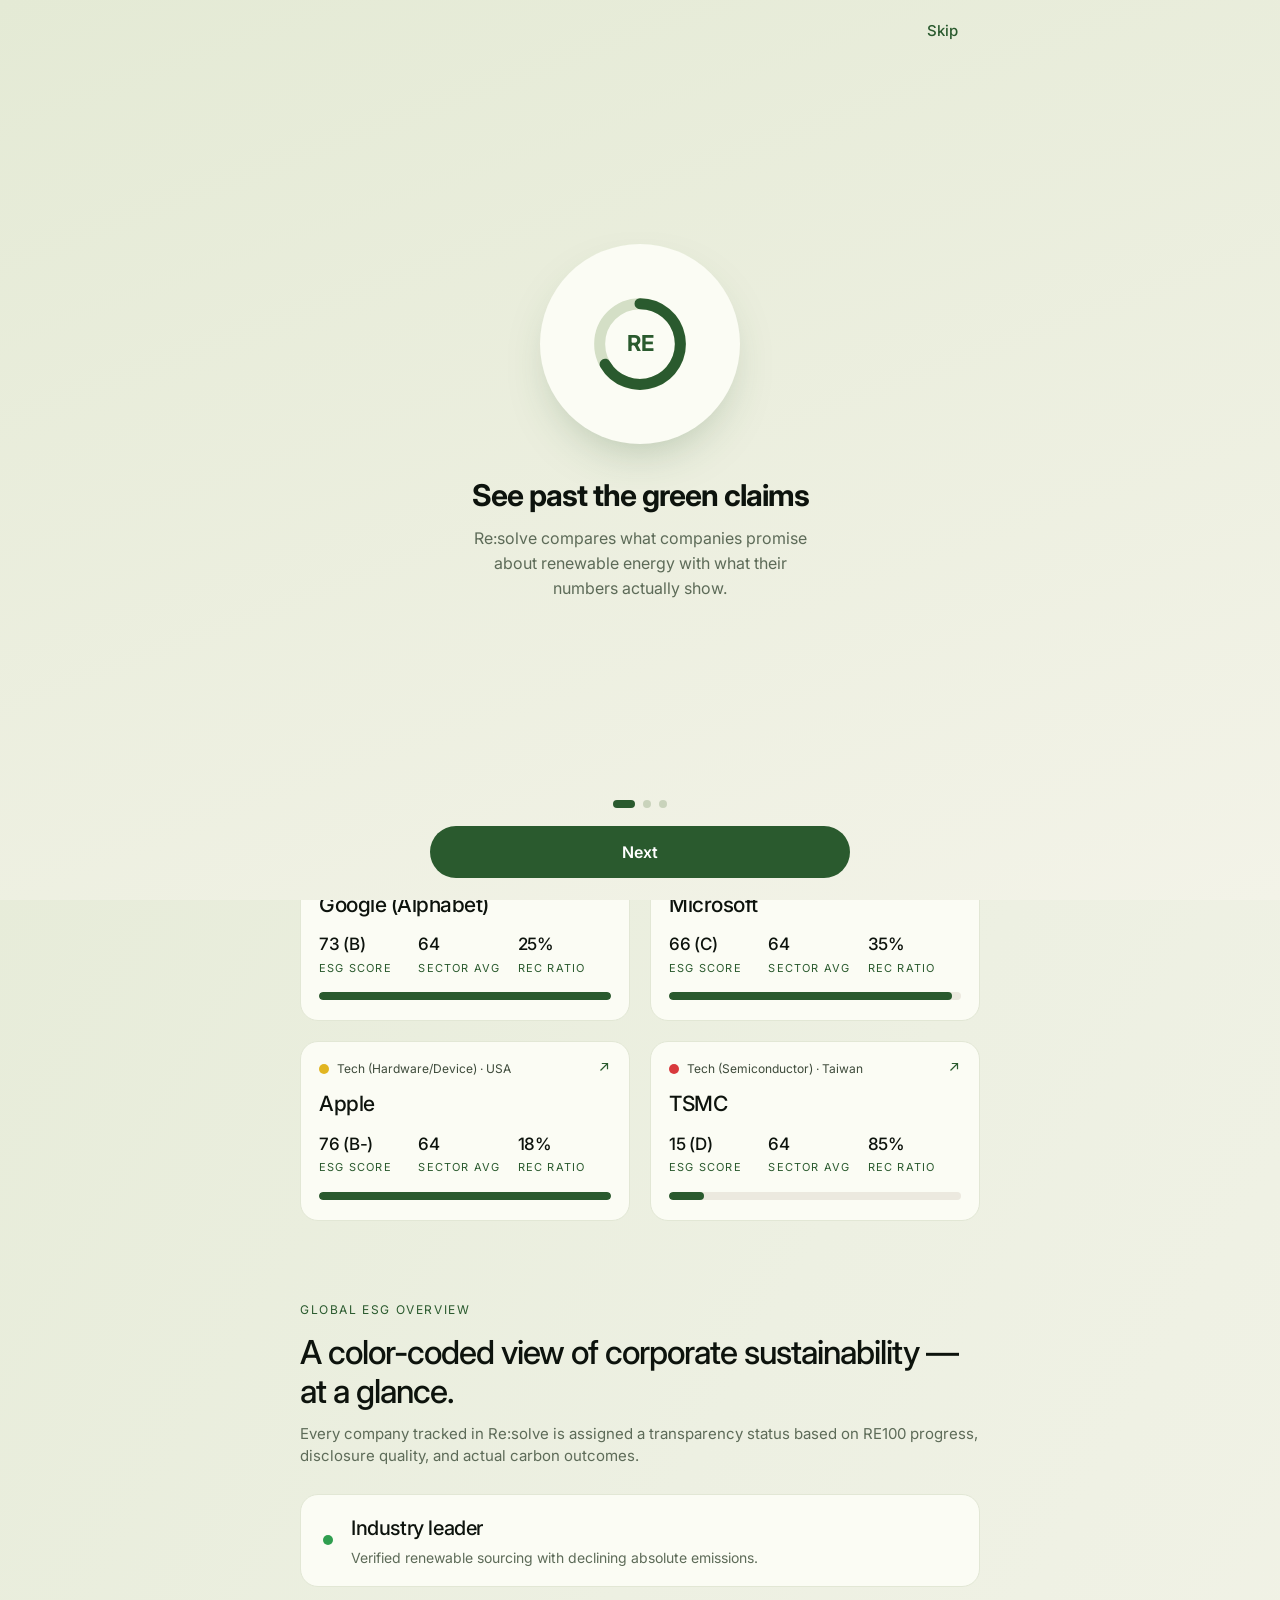
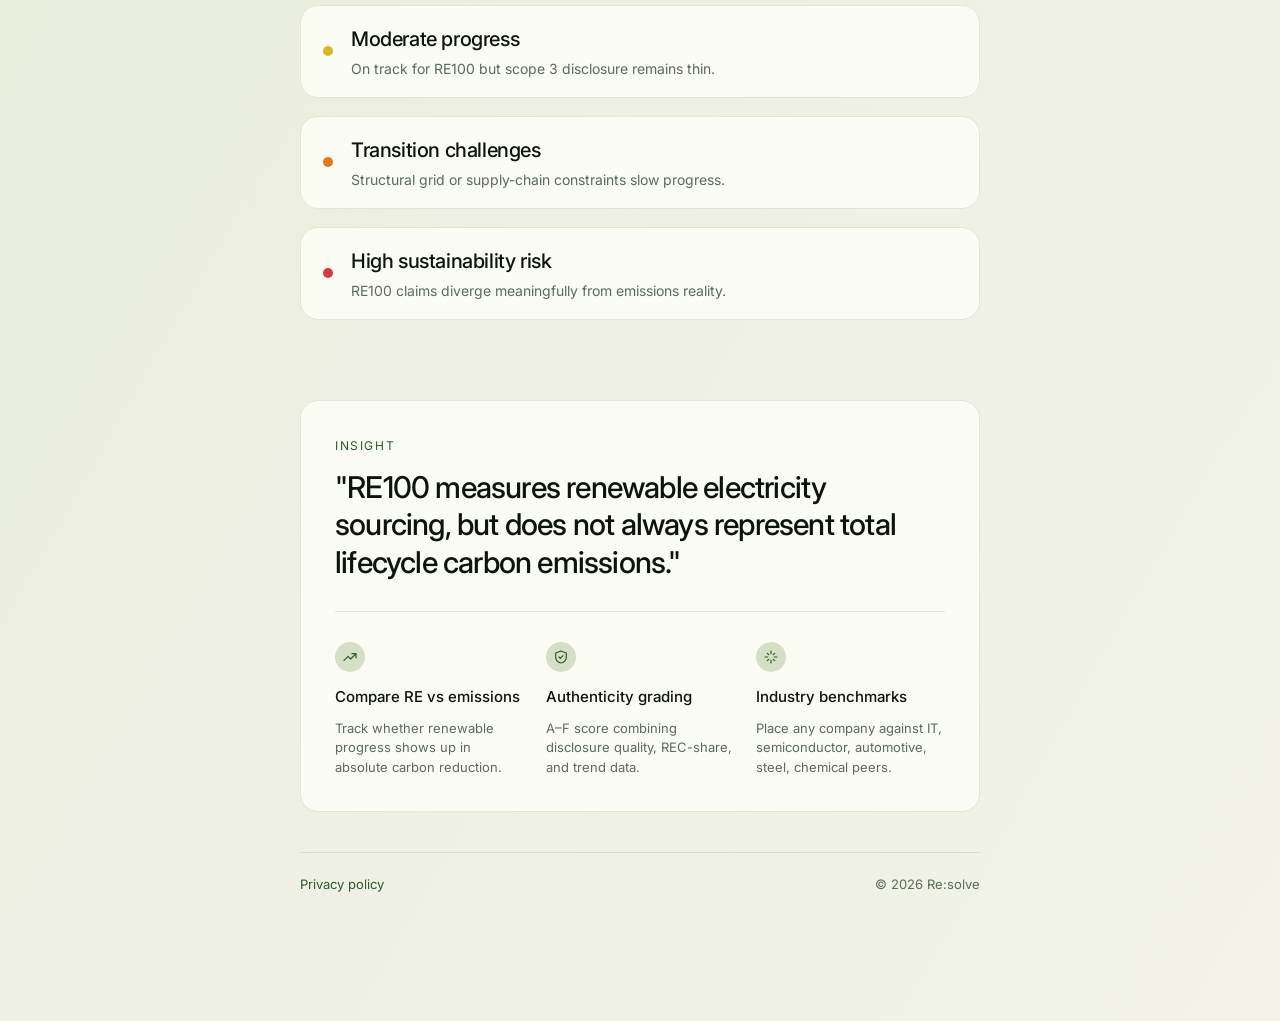
==== commit 01798a90: "Add files via upload" ====
--- a/index.html
+++ b/index.html
@@ -6,9 +6,9 @@
 <meta name="color-scheme" content="light">
 <meta name="theme-color" content="#2a5a2e">
 <meta name="description" content="Re:solve compares companies' renewable-energy claims with their actual carbon action, ESG evaluations and sustainability reports.">
-<link rel="manifest" href="manifest.webmanifest">
-<link rel="icon" type="image/png" sizes="32x32" href="icons/favicon-32.png">
-<link rel="apple-touch-icon" href="icons/apple-touch-icon.png">
+<link rel="manifest" href="/manifest.webmanifest">
+<link rel="icon" type="image/png" sizes="32x32" href="/icons/favicon-32.png">
+<link rel="apple-touch-icon" href="/icons/apple-touch-icon.png">
 <meta name="apple-mobile-web-app-capable" content="yes">
 <meta name="mobile-web-app-capable" content="yes">
 <meta name="apple-mobile-web-app-title" content="Re:solve">
@@ -471,6 +471,8 @@
 .r-onb-list li{display:flex;gap:10px;align-items:flex-start;font-size:15px;color:#2e3a2c}
 .r-onb-list li b{color:var(--green);min-width:96px;display:inline-block}
 .r-onb-foot{padding:18px 24px 22px}
+.r-onb-top,.r-onb-track,.r-onb-foot{width:min(680px,100%);margin-left:auto;margin-right:auto}
+.r-onb-foot .r-onb-next{display:flex;max-width:420px;margin:0 auto}
 .r-onb-dots{display:flex;justify-content:center;gap:8px;margin-bottom:18px}
 .r-onb-dots i{width:8px;height:8px;border-radius:4px;background:#c9d3bb;transition:width .2s,background .2s}
 .r-onb-dots i.on{width:22px;background:var(--green)}
@@ -551,6 +553,15 @@
 </section>
 
 <!-- COMPANY DETAIL -->
+<section data-view="notfound" hidden>
+ <div class="r-page" style="text-align:center;padding-top:96px">
+  <p style="font-size:88px;font-weight:700;letter-spacing:-4px;color:var(--sage-soft);margin:0;line-height:1">404</p>
+  <h1 class="r-h1" style="font-size:28px;margin:12px 0 10px">Page not found</h1>
+  <p style="color:var(--muted);margin:0 auto 26px;max-width:340px">The page you are looking for does not exist or has moved.</p>
+  <a class="r-btn" href="/" style="text-decoration:none;height:46px;padding:0 24px">Go to Home</a>
+ </div>
+</section>
+
 <section data-view="company" hidden>
  <div class="r-page" id="detail"></div>
 </section>
@@ -641,7 +652,7 @@
  <div class="r-page">
   <div class="r-page-head">
    <div><p class="r-eyebrow">Your watchlist</p><h1 class="r-h1">Saved</h1></div>
-   <a class="r-icon-btn" href="#/settings" aria-label="Settings"><svg viewBox="0 0 24 24" fill="none" stroke="currentColor" stroke-width="1.7" stroke-linecap="round" stroke-linejoin="round" aria-hidden="true"><circle cx="12" cy="12" r="3"/><path d="M19.4 15a1.7 1.7 0 0 0 .34 1.87l.06.06a2 2 0 1 1-2.83 2.83l-.06-.06a1.7 1.7 0 0 0-1.87-.34 1.7 1.7 0 0 0-1.03 1.56V21a2 2 0 1 1-4 0v-.09A1.7 1.7 0 0 0 9 19.4a1.7 1.7 0 0 0-1.87.34l-.06.06a2 2 0 1 1-2.83-2.83l.06-.06A1.7 1.7 0 0 0 4.6 15a1.7 1.7 0 0 0-1.56-1.03H3a2 2 0 1 1 0-4h.09A1.7 1.7 0 0 0 4.6 9a1.7 1.7 0 0 0-.34-1.87l-.06-.06a2 2 0 1 1 2.83-2.83l.06.06A1.7 1.7 0 0 0 9 4.6a1.7 1.7 0 0 0 1.03-1.56V3a2 2 0 1 1 4 0v.09A1.7 1.7 0 0 0 15 4.6a1.7 1.7 0 0 0 1.87-.34l.06-.06a2 2 0 1 1 2.83 2.83l-.06.06A1.7 1.7 0 0 0 19.4 9c.24.6.82 1 1.47 1.03H21a2 2 0 1 1 0 4h-.09a1.7 1.7 0 0 0-1.51 1z"/></svg></a>
+   <a class="r-icon-btn" href="/settings" aria-label="Settings"><svg viewBox="0 0 24 24" fill="none" stroke="currentColor" stroke-width="1.7" stroke-linecap="round" stroke-linejoin="round" aria-hidden="true"><circle cx="12" cy="12" r="3"/><path d="M19.4 15a1.7 1.7 0 0 0 .34 1.87l.06.06a2 2 0 1 1-2.83 2.83l-.06-.06a1.7 1.7 0 0 0-1.87-.34 1.7 1.7 0 0 0-1.03 1.56V21a2 2 0 1 1-4 0v-.09A1.7 1.7 0 0 0 9 19.4a1.7 1.7 0 0 0-1.87.34l-.06.06a2 2 0 1 1-2.83-2.83l.06-.06A1.7 1.7 0 0 0 4.6 15a1.7 1.7 0 0 0-1.56-1.03H3a2 2 0 1 1 0-4h.09A1.7 1.7 0 0 0 4.6 9a1.7 1.7 0 0 0-.34-1.87l-.06-.06a2 2 0 1 1 2.83-2.83l.06.06A1.7 1.7 0 0 0 9 4.6a1.7 1.7 0 0 0 1.03-1.56V3a2 2 0 1 1 4 0v.09A1.7 1.7 0 0 0 15 4.6a1.7 1.7 0 0 0 1.87-.34l.06-.06a2 2 0 1 1 2.83 2.83l-.06.06A1.7 1.7 0 0 0 19.4 9c.24.6.82 1 1.47 1.03H21a2 2 0 1 1 0 4h-.09a1.7 1.7 0 0 0-1.51 1z"/></svg></a>
   </div>
   <p class="r-lede">Companies you star are kept here on your phone, ready to check again or compare.</p>
   <div id="saved-body"></div>
@@ -689,9 +700,9 @@
   <div class="r-card r-list" style="margin-top:10px"><button type="button" class="r-row" id="set-onboard"><span class="r-row-main"><b>Show welcome screens</b><small>See the quick intro again</small></span></button></div>
   <p class="r-set-group">About</p>
   <div class="r-card r-list">
-   <a class="r-row" href="#/privacy"><span class="r-row-main"><b>Privacy policy</b></span><svg class="r-chev" viewBox="0 0 16 16" fill="none" stroke="currentColor" stroke-width="1.6" stroke-linecap="round" stroke-linejoin="round" aria-hidden="true"><path d="m6 3 5 5-5 5"/></svg></a>
+   <a class="r-row" href="/privacy/" data-ext><span class="r-row-main"><b>Privacy policy</b></span><svg class="r-chev" viewBox="0 0 16 16" fill="none" stroke="currentColor" stroke-width="1.6" stroke-linecap="round" stroke-linejoin="round" aria-hidden="true"><path d="m6 3 5 5-5 5"/></svg></a>
    <a class="r-row" href="https://re100.app/support/" target="_blank" rel="noopener"><span class="r-row-main"><b>Help and support</b></span><svg class="r-chev" viewBox="0 0 16 16" fill="none" stroke="currentColor" stroke-width="1.6" stroke-linecap="round" stroke-linejoin="round" aria-hidden="true"><path d="m6 3 5 5-5 5"/></svg></a>
-   <a class="r-row" href="#/contact"><span class="r-row-main"><b>Send feedback</b><small>Report a data error or suggest a company</small></span><svg class="r-chev" viewBox="0 0 16 16" fill="none" stroke="currentColor" stroke-width="1.6" stroke-linecap="round" stroke-linejoin="round" aria-hidden="true"><path d="m6 3 5 5-5 5"/></svg></a>
+   <a class="r-row" href="/contact"><span class="r-row-main"><b>Send feedback</b><small>Report a data error or suggest a company</small></span><svg class="r-chev" viewBox="0 0 16 16" fill="none" stroke="currentColor" stroke-width="1.6" stroke-linecap="round" stroke-linejoin="round" aria-hidden="true"><path d="m6 3 5 5-5 5"/></svg></a>
    <a class="r-row" href="https://re100.app" target="_blank" rel="noopener"><span class="r-row-main"><b>Website</b><small>re100.app</small></span><svg class="r-chev" viewBox="0 0 16 16" fill="none" stroke="currentColor" stroke-width="1.6" stroke-linecap="round" stroke-linejoin="round" aria-hidden="true"><path d="m6 3 5 5-5 5"/></svg></a>
   </div>
   <p class="r-set-foot" id="set-version">Re:solve</p>
@@ -718,7 +729,7 @@
    <div class="r-field"><label for="c-name">Name <small>(optional)</small></label><input id="c-name" name="name" type="text" autocomplete="name" maxlength="80"></div>
    <div class="r-field" id="f-email"><label for="c-email">Email <small>(optional, if you'd like a reply)</small></label><input id="c-email" name="email" type="email" autocomplete="email" inputmode="email" maxlength="120"></div>
    <button type="submit" class="r-btn r-submit" id="c-send">Send message</button>
-   <p class="r-form-note">Your message is sent to the Re:solve team by email. See our <a href="#/privacy">privacy policy</a>.</p>
+   <p class="r-form-note">Your message is sent to the Re:solve team by email. See our <a href="/privacy/" data-ext>privacy policy</a>.</p>
   </form>
   <div class="r-card r-sent" id="contact-sent" hidden>
    <span class="r-empty-ico"><svg viewBox="0 0 24 24" fill="none" stroke="currentColor" stroke-width="1.8" stroke-linecap="round" stroke-linejoin="round" aria-hidden="true"><path d="m5 12.5 4.5 4.5L19 7.5"/></svg></span>
@@ -745,16 +756,16 @@
   <div class="r-empty" id="lib-empty" hidden>No reports match. Clear the search or filters to see all reports.</div>
  </div>
 </section>
-<footer class="r-foot" id="app-foot"><a href="#/privacy">Privacy policy</a><span>© 2026 Re:solve</span></footer>
+<footer class="r-foot" id="app-foot"><a href="/privacy/" data-ext>Privacy policy</a><span>© 2026 Re:solve</span></footer>
 </main>
 
 <nav class="r-nav" aria-label="Main">
  <ul>
-  <li><a href="#/home" data-nav="home"><svg class="off" viewBox="0 0 24 24" fill="none" stroke="currentColor" stroke-width="1.5" stroke-linejoin="round" aria-hidden="true"><path d="M4 10.5 12 4l8 6.5V20h-5.5v-6h-5v6H4z"/></svg><svg class="on" viewBox="0 0 24 24" fill="currentColor" aria-hidden="true"><path d="M3.6 10.2 12 3.4l8.4 6.8V21h-6.2v-6.2H9.8V21H3.6z"/></svg>Home</a></li>
-  <li><a href="#/companies" data-nav="companies"><svg class="off" viewBox="0 0 24 24" fill="none" stroke="currentColor" stroke-width="1.5" aria-hidden="true"><path d="M5 21V4h14v17M3 21h18M9 8h1M14 8h1M9 12h1M14 12h1M10.5 21v-4h3v4"/></svg><svg class="on" viewBox="0 0 24 24" aria-hidden="true"><path fill="currentColor" d="M5 3.5h14V20h2v1.5H3V20h2z"/><path fill="#fbfcf4" d="M8.5 7.5h2v1.5h-2zM13.5 7.5h2v1.5h-2zM8.5 11.5h2v1.5h-2zM13.5 11.5h2v1.5h-2zM10.5 16.5h3V20h-3z"/></svg>Companies</a></li>
-  <li><a href="#/authenticity" data-nav="authenticity"><svg class="off" viewBox="0 0 24 24" fill="none" stroke="currentColor" stroke-width="1.5" stroke-linecap="round" stroke-linejoin="round" aria-hidden="true"><circle cx="12" cy="12" r="9"/><path d="m8.5 12 2.5 2.5 4.5-5"/></svg><svg class="on" viewBox="0 0 24 24" aria-hidden="true"><circle cx="12" cy="12" r="9.5" fill="currentColor"/><path d="m8.5 12 2.5 2.5 4.5-5" fill="none" stroke="#fff" stroke-width="1.8" stroke-linecap="round" stroke-linejoin="round"/></svg>Authenticity</a></li>
-  <li><a href="#/library" data-nav="library"><svg class="off" viewBox="0 0 24 24" fill="none" stroke="currentColor" stroke-width="1.5" stroke-linejoin="round" aria-hidden="true"><path d="M6 3h8l4 4v14H6z"/><path d="M14 3v4h4M9 12h6M9 15h6M9 18h4"/></svg><svg class="on" viewBox="0 0 24 24" aria-hidden="true"><path fill="currentColor" d="M5.5 2.5h8.5l4.5 4.5v14.5h-13z"/><path fill="#fbfcf4" d="M8.5 11.3h7v1.4h-7zM8.5 14.3h7v1.4h-7zM8.5 17.3h5v1.4h-5z"/></svg>Library</a></li>
-  <li><a href="#/saved" data-nav="saved"><span class="off"><svg viewBox="0 0 24 24" fill="none" stroke="currentColor" stroke-width="1.6" stroke-linejoin="round" aria-hidden="true"><path d="m12 3.6 2.55 5.17 5.7.83-4.12 4.02.97 5.68L12 16.62l-5.1 2.68.97-5.68-4.12-4.02 5.7-.83z"/></svg></span><span class="on"><svg viewBox="0 0 24 24" fill="currentColor" stroke="currentColor" stroke-width="1.6" stroke-linejoin="round" aria-hidden="true"><path d="m12 3.6 2.55 5.17 5.7.83-4.12 4.02.97 5.68L12 16.62l-5.1 2.68.97-5.68-4.12-4.02 5.7-.83z"/></svg></span>Saved</a></li>
+  <li><a href="/" data-nav="home"><svg class="off" viewBox="0 0 24 24" fill="none" stroke="currentColor" stroke-width="1.5" stroke-linejoin="round" aria-hidden="true"><path d="M4 10.5 12 4l8 6.5V20h-5.5v-6h-5v6H4z"/></svg><svg class="on" viewBox="0 0 24 24" fill="currentColor" aria-hidden="true"><path d="M3.6 10.2 12 3.4l8.4 6.8V21h-6.2v-6.2H9.8V21H3.6z"/></svg>Home</a></li>
+  <li><a href="/companies" data-nav="companies"><svg class="off" viewBox="0 0 24 24" fill="none" stroke="currentColor" stroke-width="1.5" aria-hidden="true"><path d="M5 21V4h14v17M3 21h18M9 8h1M14 8h1M9 12h1M14 12h1M10.5 21v-4h3v4"/></svg><svg class="on" viewBox="0 0 24 24" aria-hidden="true"><path fill="currentColor" d="M5 3.5h14V20h2v1.5H3V20h2z"/><path fill="#fbfcf4" d="M8.5 7.5h2v1.5h-2zM13.5 7.5h2v1.5h-2zM8.5 11.5h2v1.5h-2zM13.5 11.5h2v1.5h-2zM10.5 16.5h3V20h-3z"/></svg>Companies</a></li>
+  <li><a href="/authenticity" data-nav="authenticity"><svg class="off" viewBox="0 0 24 24" fill="none" stroke="currentColor" stroke-width="1.5" stroke-linecap="round" stroke-linejoin="round" aria-hidden="true"><circle cx="12" cy="12" r="9"/><path d="m8.5 12 2.5 2.5 4.5-5"/></svg><svg class="on" viewBox="0 0 24 24" aria-hidden="true"><circle cx="12" cy="12" r="9.5" fill="currentColor"/><path d="m8.5 12 2.5 2.5 4.5-5" fill="none" stroke="#fff" stroke-width="1.8" stroke-linecap="round" stroke-linejoin="round"/></svg>Authenticity</a></li>
+  <li><a href="/library" data-nav="library"><svg class="off" viewBox="0 0 24 24" fill="none" stroke="currentColor" stroke-width="1.5" stroke-linejoin="round" aria-hidden="true"><path d="M6 3h8l4 4v14H6z"/><path d="M14 3v4h4M9 12h6M9 15h6M9 18h4"/></svg><svg class="on" viewBox="0 0 24 24" aria-hidden="true"><path fill="currentColor" d="M5.5 2.5h8.5l4.5 4.5v14.5h-13z"/><path fill="#fbfcf4" d="M8.5 11.3h7v1.4h-7zM8.5 14.3h7v1.4h-7zM8.5 17.3h5v1.4h-5z"/></svg>Library</a></li>
+  <li><a href="/saved" data-nav="saved"><span class="off"><svg viewBox="0 0 24 24" fill="none" stroke="currentColor" stroke-width="1.6" stroke-linejoin="round" aria-hidden="true"><path d="m12 3.6 2.55 5.17 5.7.83-4.12 4.02.97 5.68L12 16.62l-5.1 2.68.97-5.68-4.12-4.02 5.7-.83z"/></svg></span><span class="on"><svg viewBox="0 0 24 24" fill="currentColor" stroke="currentColor" stroke-width="1.6" stroke-linejoin="round" aria-hidden="true"><path d="m12 3.6 2.55 5.17 5.7.83-4.12 4.02.97 5.68L12 16.62l-5.1 2.68.97-5.68-4.12-4.02 5.7-.83z"/></svg></span>Saved</a></li>
  </ul>
 </nav>
 <div class="r-viewer" id="viewer" role="dialog" aria-modal="true" aria-labelledby="viewer-title" hidden>
@@ -802,6 +813,11 @@
 </div>
 <div class="r-toast" id="toast" role="status" hidden></div>
 <script>
+function curHash(){let p=location.pathname.replace(/\/index\.html$/,'/').replace(/\/+$/,'');return p?'#'+p:'#/home';}
+function hashToPath(h){const p=(h||'#/home').replace(/^#/,'');return p==='/home'?'/':p;}
+function navTo(h){const p=hashToPath(h);if(location.pathname!==p)history.pushState(null,'',p);route();}
+</script>
+<script>
 /* ===== RE100 native layer: Capacitor plugins with web fallbacks ===== */
 const STAR_OFF=`<svg viewBox="0 0 24 24" fill="none" stroke="currentColor" stroke-width="1.6" stroke-linejoin="round" aria-hidden="true"><path d="m12 3.6 2.55 5.17 5.7.83-4.12 4.02.97 5.68L12 16.62l-5.1 2.68.97-5.68-4.12-4.02 5.7-.83z"/></svg>`,STAR_ON=`<svg viewBox="0 0 24 24" fill="currentColor" stroke="currentColor" stroke-width="1.6" stroke-linejoin="round" aria-hidden="true"><path d="m12 3.6 2.55 5.17 5.7.83-4.12 4.02.97 5.68L12 16.62l-5.1 2.68.97-5.68-4.12-4.02 5.7-.83z"/></svg>`,COMPARE_ICO=`<svg viewBox="0 0 24 24" fill="none" stroke="currentColor" stroke-width="1.8" stroke-linecap="round" stroke-linejoin="round" aria-hidden="true"><path d="M7 4v16M17 4v16M3 8h8M13 16h8"/></svg>`;
 const App_=(()=>{
@@ -834,11 +850,11 @@
   },
   canGoBack:()=>nav.stack.length>1,
   back(){
-   const cur=location.hash||'#/home';
-   if(nav.stack.length>1){nav.stack.pop();const to=nav.stack[nav.stack.length-1];if(to===cur)return;nav.pending='back';location.hash=to;}
-   else if(cur!=='#/home'){nav.stack=[];nav.pending='replace';location.hash='#/home';}
+   const cur=curHash();
+   if(nav.stack.length>1){nav.stack.pop();const to=nav.stack[nav.stack.length-1];if(to===cur)return;nav.pending='back';navTo(to);}
+   else if(cur!=='#/home'){nav.stack=[];nav.pending='replace';navTo('#/home');}
   },
-  replace(hash){if(hash===(location.hash||'#/home'))return;nav.pending='replace';location.hash=hash;},
+  replace(hash){if(hash===(curHash()))return;nav.pending='replace';navTo(hash);},
   isSaved:id=>state.saved.includes(id),
   async init(){
    const [sv,rc,hp,of,nt,ob]=await Promise.all([get(K.saved),get(K.recent),get(K.haptics),get(K.offline),get(K.notes),get(K.onboarded)]);
@@ -851,7 +867,7 @@
      if(!document.getElementById('onboard').hidden)return;
      if(!document.getElementById('share-sheet').hidden){closeShare();return;}
      if(!document.getElementById('viewer').hidden){closeViewer();return;}
-     const v=(location.hash||'#/home').split('/')[1]||'home';
+     const v=(curHash()).split('/')[1]||'home';
      if(api.canGoBack()){api.back();return;}
      if(v!=='home'){api.back();return;}
      NativeApp.exitApp();
@@ -869,7 +885,7 @@
   bindDetail(c){
    const sv=document.getElementById('act-save');
    sv.onclick=async()=>{const on=await api.toggleSave(c.id);sv.setAttribute('aria-pressed',on);sv.innerHTML=(on?STAR_ON:STAR_OFF)+`<span>${on?'Saved':'Save'}</span>`;};
-   document.getElementById('act-compare').onclick=async()=>{tap();const b=await openPicker('Compare with…',c.id);if(b)location.hash=`#/compare/${c.id}/${b}`;};
+   document.getElementById('act-compare').onclick=async()=>{tap();const b=await openPicker('Compare with…',c.id);if(b)navTo(`#/compare/${c.id}/${b}`);};
    document.getElementById('act-share').onclick=()=>{tap();openShare(c);};
    bindNotes(c);
   },
@@ -886,8 +902,8 @@
    document.getElementById('offline-list').innerHTML=offs.map(([r,i])=>`<button type="button" class="r-row" data-open-slug="${r.slug}"><span class="r-row-main"><b>${h(r.company)}</b><small>${h(r.focus||r.type)}</small></span><span class="r-row-end">${fmtSize(state.offline[r.slug].size||r.bytes)}</span><svg class="r-chev" viewBox="0 0 16 16" fill="none" stroke="currentColor" stroke-width="1.6" stroke-linecap="round" stroke-linejoin="round" aria-hidden="true"><path d="m6 3 5 5-5 5"/></svg></button>`).join('');
    const noted=Object.keys(state.notes).filter(id=>state.notes[id]&&state.notes[id].text&&COMPANIES.find(c=>c.id===id)).sort((a,b)=>(state.notes[b].at||0)-(state.notes[a].at||0));
    document.getElementById('notes-wrap').hidden=!noted.length;
-   document.getElementById('notes-list').innerHTML=noted.map(id=>{const c=COMPANIES.find(x=>x.id===id);return `<a class="r-row" href="#/company/${c.id}"><span class="r-row-main"><b>${h(c.name)}</b><span class="r-note-snip">${h(state.notes[id].text.replace(/\s+/g,' ').slice(0,90))}</span></span><svg class="r-chev" viewBox="0 0 16 16" fill="none" stroke="currentColor" stroke-width="1.6" stroke-linecap="round" stroke-linejoin="round" aria-hidden="true"><path d="m6 3 5 5-5 5"/></svg></a>`;}).join('');
-   rl.innerHTML=rec.map(c=>`<a class="r-row" href="#/company/${c.id}"><span class="r-dot" style="background:${STATUS[statusOf(c)].color}"></span><span class="r-row-main"><b>${h(c.name)}</b><small>${h(c.industry)}</small></span><span class="r-row-end">${h(c.scoreText)}</span><svg class="r-chev" viewBox="0 0 16 16" fill="none" stroke="currentColor" stroke-width="1.6" stroke-linecap="round" stroke-linejoin="round" aria-hidden="true"><path d="m6 3 5 5-5 5"/></svg></a>`).join('');
+   document.getElementById('notes-list').innerHTML=noted.map(id=>{const c=COMPANIES.find(x=>x.id===id);return `<a class="r-row" href="/company/${c.id}"><span class="r-row-main"><b>${h(c.name)}</b><span class="r-note-snip">${h(state.notes[id].text.replace(/\s+/g,' ').slice(0,90))}</span></span><svg class="r-chev" viewBox="0 0 16 16" fill="none" stroke="currentColor" stroke-width="1.6" stroke-linecap="round" stroke-linejoin="round" aria-hidden="true"><path d="m6 3 5 5-5 5"/></svg></a>`;}).join('');
+   rl.innerHTML=rec.map(c=>`<a class="r-row" href="/company/${c.id}"><span class="r-dot" style="background:${STATUS[statusOf(c)].color}"></span><span class="r-row-main"><b>${h(c.name)}</b><small>${h(c.industry)}</small></span><span class="r-row-end">${h(c.scoreText)}</span><svg class="r-chev" viewBox="0 0 16 16" fill="none" stroke="currentColor" stroke-width="1.6" stroke-linecap="round" stroke-linejoin="round" aria-hidden="true"><path d="m6 3 5 5-5 5"/></svg></a>`).join('');
   },
   renderCompare(a,b){
    const A=COMPANIES.find(c=>c.id===a),B=COMPANIES.find(c=>c.id===b),el=document.getElementById('compare');
@@ -930,9 +946,9 @@
 
  async function share(c){
   const text=`${c.name}: ${c.achieved}% renewable electricity (RE100), ESG score ${c.scoreText}, REC ratio ${c.rec}% vs a sector average of ${c.avg}. Checked with the Re:solve app.`;
-  try{if(Share){await Share.share({title:c.name+' on Re:solve',text,url:'https://re100.app',dialogTitle:'Share '+c.name});return;}}catch(e){if(String(e&&e.message||e).toLowerCase().includes('cancel'))return;}
-  try{if(navigator.share){await navigator.share({title:c.name,text,url:'https://re100.app'});return;}}catch(e){return;}
-  try{await navigator.clipboard.writeText(text+' https://re100.app');toast('Copied to clipboard');}catch(e){toast('Sharing isn’t available here');}
+  try{if(Share){await Share.share({title:c.name+' on Re:solve',text,url:'https://re100.app/company/'+c.id,dialogTitle:'Share '+c.name});return;}}catch(e){if(String(e&&e.message||e).toLowerCase().includes('cancel'))return;}
+  try{if(navigator.share){await navigator.share({title:c.name,text,url:'https://re100.app/company/'+c.id});return;}}catch(e){return;}
+  try{await navigator.clipboard.writeText(text+' https://re100.app/company/'+c.id);toast('Copied to clipboard');}catch(e){toast('Sharing isn’t available here');}
  }
  function openExternal(url){
   if(Browser){try{Browser.open({url,presentationStyle:'popover',toolbarColor:'#fbfcf4'});return;}catch(e){}}
@@ -968,7 +984,7 @@
  }
  async function startCompare(){
   tap();const a=await openPicker('Choose the first company');if(!a)return;
-  const b=await openPicker('Compare with…',a);if(!b)return;location.hash=`#/compare/${a}/${b}`;
+  const b=await openPicker('Compare with…',a);if(!b)return;navTo(`#/compare/${a}/${b}`);
  }
 
  function bindGlobal(){
@@ -1063,7 +1079,7 @@
  /* ---------- report viewer (pdf.js, works offline) ---------- */
  let viewerItem=null,viewerBytes=null,viewerReturn=null,pdfDoc=null,zoom=1,pageObs=null,loadToken=0;
  let pdfjsP=null;
- function pdfjs(){if(!pdfjsP)pdfjsP=import('./vendor/pdfjs/pdf.min.js').then(m=>{m.GlobalWorkerOptions.workerSrc='./vendor/pdfjs/pdf.worker.min.js';return m;});return pdfjsP;}
+ function pdfjs(){if(!pdfjsP)pdfjsP=import('/vendor/pdfjs/pdf.min.js').then(m=>{m.GlobalWorkerOptions.workerSrc='/vendor/pdfjs/pdf.worker.min.js';return m;});return pdfjsP;}
  const $=id=>document.getElementById(id);
  function setViewerSave(){
   const b=$('viewer-save'),on=!!(viewerItem&&state.offline[viewerItem.slug]);
@@ -1092,7 +1108,7 @@
    viewerBytes=bytes;
    const lib=await pdfjs();
    if(pdfDoc){try{pdfDoc.destroy();}catch(e){}pdfDoc=null;}
-   pdfDoc=await lib.getDocument({data:bytes.slice(0),standardFontDataUrl:'./vendor/pdfjs/standard_fonts/',cMapUrl:'./vendor/pdfjs/cmaps/',cMapPacked:true,wasmUrl:'./vendor/pdfjs/wasm/',isEvalSupported:false}).promise;
+   pdfDoc=await lib.getDocument({data:bytes.slice(0),standardFontDataUrl:'/vendor/pdfjs/standard_fonts/',cMapUrl:'/vendor/pdfjs/cmaps/',cMapPacked:true,wasmUrl:'/vendor/pdfjs/wasm/',isEvalSupported:false}).promise;
    if(token!==loadToken)return;
    await layoutPages();viewerState('ok');updateZoomUI();
   }catch(e){
@@ -1267,7 +1283,7 @@
 const clamp=n=>Math.max(0,Math.min(100,n));
 const arrow='<svg class="r-arrow" viewBox="0 0 16 16" fill="none" stroke="currentColor" stroke-width="1.4" aria-hidden="true"><path d="M4 12 12 4M5.5 4H12v6.5"/></svg>';
 
-function coCard(c){const s=STATUS[statusOf(c)];return `<a class="r-card r-co" href="#/company/${c.id}" aria-label="${h(c.name)}, ${h(s.label)}">
+function coCard(c){const s=STATUS[statusOf(c)];return `<a class="r-card r-co" href="/company/${c.id}" aria-label="${h(c.name)}, ${h(s.label)}">
  <span class="r-co-top"><span class="r-dot" style="background:${s.color}"></span>${h(c.industry)} · ${h(c.hq)}</span>${arrow}
  <p class="r-co-name">${h(c.name)}</p>
  <div class="r-stats"><div><b>${h(c.scoreText)}</b><span>ESG score</span></div><div><b>${c.avg}</b><span>Sector avg</span></div><div><b>${c.rec}%</b><span>REC ratio</span></div></div>
@@ -1277,7 +1293,7 @@
 let spotId='google-alphabet';
 let spotPrev=null;
 function renderSpot(){const c=byId(spotId);const C=2*Math.PI*46,off=C*(1-clamp(c.achieved)/100);const from=spotPrev??c.achieved;const fromOff=C*(1-clamp(from)/100);
- document.getElementById('spot').innerHTML=`<div class="r-spot-head"><div><p class="r-meta">${h(c.industry)} · ${h(c.hq)}</p><a class="r-spot-name" href="#/company/${c.id}">${h(c.name)}</a></div><div class="r-grade"><b>${h(c.grade)}</b><span>GRADE</span></div></div>
+ document.getElementById('spot').innerHTML=`<div class="r-spot-head"><div><p class="r-meta">${h(c.industry)} · ${h(c.hq)}</p><a class="r-spot-name" href="/company/${c.id}">${h(c.name)}</a></div><div class="r-grade"><b>${h(c.grade)}</b><span>GRADE</span></div></div>
  <div class="r-spot-body"><div class="r-donut" role="img" aria-label="RE100 ${c.achieved}% achieved"><svg viewBox="0 0 110 110"><circle cx="55" cy="55" r="46" fill="none" stroke="#e7ecdc" stroke-width="10"/><circle cx="55" cy="55" r="46" fill="none" stroke="var(--green)" stroke-width="10" stroke-dasharray="${C}" stroke-dashoffset="${fromOff}" class="r-donut-arc"/></svg><div><b class="r-donut-num">${from}%</b><span>RE100</span></div></div>
  <div class="r-bars">${bar('ESG Score',c.score,c.score)}${bar('Sector Average',c.avg+'%',c.avg,'soft')}${bar('REC Ratio',c.rec+'%',c.rec)}</div></div>`;
  document.querySelectorAll('#trending .r-chip').forEach(b=>b.setAttribute('aria-pressed',b.dataset.id===spotId));
@@ -1382,28 +1398,29 @@
 
 /* ---------- ROUTER ---------- */
 function route(){
- const [,view='home',arg]=(location.hash||'#/home').split('/');
- const v=['home','companies','company','authenticity','library','privacy','saved','compare','settings','contact'].includes(view)?view:'home';
+ const [,view='home',arg]=(curHash()).split('/');
+ const v=['home','companies','company','authenticity','library','privacy','saved','compare','settings','contact'].includes(view)?view:'notfound';
  document.querySelectorAll('[data-view]').forEach(s=>s.hidden=s.dataset.view!==v);
  const navKey=v==='company'?'companies':['compare','settings','contact'].includes(v)?'saved':v;
  document.querySelectorAll('[data-nav]').forEach(a=>a.dataset.nav===navKey?a.setAttribute('aria-current','page'):a.removeAttribute('aria-current'));
  document.getElementById('app-foot').hidden=['privacy','saved','compare','settings','contact'].includes(v);
- App_.track(location.hash||'#/home');
- if(v==='company')renderDetail(decodeURIComponent(arg||''));else document.title=v==='privacy'?'Privacy policy — Re:solve':'Re:solve — Climate Claims';
+ App_.track(curHash());
+ if(v==='company')renderDetail(decodeURIComponent(arg||''));else document.title=v==='privacy'?'Privacy policy — Re:solve':v==='notfound'?'Page not found — Re:solve':'Re:solve — Climate Claims';
  if(v==='saved')App_.renderSaved();
- if(v==='compare')App_.renderCompare(decodeURIComponent(arg||''),decodeURIComponent((location.hash.split('/')[3])||''));
+ if(v==='compare')App_.renderCompare(decodeURIComponent(arg||''),decodeURIComponent((curHash().split('/')[3])||''));
  if(v==='settings')App_.renderSettings();
  if(v==='contact')App_.renderContact();
  if(v==='compare')document.title='Compare — Re:solve';
- const key=location.hash||'#/home';App_.scrollKey=key;
+ const key=curHash();App_.scrollKey=key;
  const keep=['home','companies','authenticity','library','saved'].includes(v);
  window.scrollTo(0,keep&&App_.scrollMem[key]!=null?App_.scrollMem[key]:0);
 }
 function bindSpotCard(){const el=document.getElementById('spot');el.setAttribute('role','link');el.tabIndex=0;
- const go=()=>{location.hash='#/company/'+spotId;};
+ const go=()=>{navTo('#/company/'+spotId);};
  el.addEventListener('click',e=>{if(e.target.closest('a'))return;go();});
  el.addEventListener('keydown',e=>{if(e.key==='Enter'||e.key===' '){e.preventDefault();go();}});}
-App_.init().then(()=>{initHome();bindSpotCard();initCompanies();initLibrary();window.addEventListener('hashchange',route);route();});
+document.addEventListener('click',e=>{if(e.defaultPrevented||e.button!==0||e.metaKey||e.ctrlKey||e.shiftKey||e.altKey)return;const a=e.target.closest('a[href]');if(!a||a.hasAttribute('data-ext')||a.target==='_blank')return;const u=new URL(a.href,location.href);if(u.origin!==location.origin)return;if(/^\/(privacy|support|reports|vendor|icons)(\/|$)/.test(u.pathname)||/\.[a-z0-9]+$/i.test(u.pathname))return;e.preventDefault();navTo('#'+(u.pathname==='/'?'/home':u.pathname.replace(/\/+$/,'')));});
+App_.init().then(()=>{initHome();bindSpotCard();initCompanies();initLibrary();window.addEventListener('popstate',route);route();});
 
 </script>
 <script type="application/json" id="esg-data">{"schema_version": "1.1", "source": "ESG Evaluation · 10 Companies · Research Developer Data", "companies": [{"company_id": "samsung-electronics", "assessment_id": "samsung-electronics-review-20261001", "name_en": "Samsung Electronics", "name_ko": "Samsung Electronics", "industry": "Electronics & Semiconductors", "framework_id": "basic-v1", "period": "2024; governance as cited", "assessment_date": "2026-10-01", "status": "provisional", "summary_en": "Renewable electricity remains uneven across divisions; supplier reviews and safety metrics show progress.", "review_note_en": "15 criteria reviewed; 3 evidence gaps; 0 provisional and 12 estimated scores; 3 pending. Qualitative screening, not a complete ESG rating. Company-reported data; periods and scopes vary."}, {"company_id": "apple", "assessment_id": "apple-review-20261001", "name_en": "Apple", "name_ko": "Apple", "industry": "Consumer Electronics", "framework_id": "basic-v1", "period": "FY2024; supplier data 2025", "assessment_date": "2026-10-01", "status": "provisional", "summary_en": "Renewable electricity and circular materials are positive signals; workforce metrics require further review.", "review_note_en": "15 criteria reviewed; 4 evidence gaps; 1 provisional and 10 estimated scores; 4 pending. Qualitative screening, not a complete ESG rating. Company-reported data; periods and scopes vary."}, {"company_id": "alphabet", "assessment_id": "alphabet-review-20261001", "name_en": "Alphabet (Google)", "name_ko": "Alphabet", "industry": "Internet & Cloud", "framework_id": "basic-v1", "period": "2024; governance 2025", "assessment_date": "2026-10-01", "status": "provisional", "summary_en": "Renewable matching and water replenishment advance, while reported ambition-based emissions continue to rise.", "review_note_en": "15 criteria reviewed; 4 evidence gaps; 1 provisional and 10 estimated scores; 4 pending. Qualitative screening, not a complete ESG rating. Company-reported data; periods and scopes vary."}, {"company_id": "microsoft", "assessment_id": "microsoft-review-20261001", "name_en": "Microsoft", "name_ko": "Microsoft", "industry": "Software & Cloud", "framework_id": "basic-v1", "period": "FY2024; electricity matching 2025", "assessment_date": "2026-10-01", "status": "provisional", "summary_en": "Circular hardware and renewable procurement progress; value-chain emissions remain a challenge.", "review_note_en": "15 criteria reviewed; 3 evidence gaps; 1 provisional and 11 estimated scores; 3 pending. Qualitative screening, not a complete ESG rating. Company-reported data; periods and scopes vary."}, {"company_id": "amazon", "assessment_id": "amazon-review-20261001", "name_en": "Amazon", "name_ko": "Amazon", "industry": "E-commerce & Cloud", "framework_id": "basic-v1", "period": "2024; governance 2025", "assessment_date": "2026-10-01", "status": "provisional", "summary_en": "Renewable matching and safety improvements are visible; absolute emissions increased.", "review_note_en": "15 criteria reviewed; 5 evidence gaps; 1 provisional and 9 estimated scores; 5 pending. Qualitative screening, not a complete ESG rating. Company-reported data; periods and scopes vary."}, {"company_id": "meta-platforms", "assessment_id": "meta-platforms-review-20261001", "name_en": "Meta Platforms", "name_ko": "Meta Platforms", "industry": "Social Platforms & AI", "framework_id": "basic-v1", "period": "2024; governance 2025", "assessment_date": "2026-10-01", "status": "provisional", "summary_en": "Renewable matching and water restoration progress; supply-chain emissions and founder control warrant attention.", "review_note_en": "15 criteria reviewed; 5 evidence gaps; 1 provisional and 9 estimated scores; 5 pending. Qualitative screening, not a complete ESG rating. Company-reported data; periods and scopes vary."}, {"company_id": "nvidia", "assessment_id": "nvidia-review-20261001", "name_en": "NVIDIA", "name_ko": "NVIDIA", "industry": "Semiconductors", "framework_id": "basic-v1", "period": "FY2025 ended 2025-01-26", "assessment_date": "2026-10-01", "status": "provisional", "summary_en": "Operational electricity and retention are positive; supply-chain emissions and water demand increased.", "review_note_en": "15 criteria reviewed; 1 evidence gaps; 1 provisional and 13 estimated scores; 1 pending. Qualitative screening, not a complete ESG rating. Company-reported data; periods and scopes vary."}, {"company_id": "intel", "assessment_id": "intel-review-20261001", "name_en": "Intel", "name_ko": "Intel", "industry": "Semiconductors", "framework_id": "basic-v1", "period": "2024; governance 2025", "assessment_date": "2026-10-01", "status": "provisional", "summary_en": "Renewable electricity and water recovery are positive; operational emissions and workforce contraction need attention.", "review_note_en": "15 criteria reviewed; 3 evidence gaps; 1 provisional and 11 estimated scores; 3 pending. Qualitative screening, not a complete ESG rating. Company-reported data; periods and scopes vary."}, {"company_id": "tsmc", "assessment_id": "tsmc-review-20261001", "name_en": "TSMC", "name_ko": "TSMC", "industry": "Semiconductor Foundry", "framework_id": "basic-v1", "period": "2024; governance 2024–2025", "assessment_date": "2026-10-01", "status": "provisional", "summary_en": "Water recycling and employee retention are positive; renewable electricity remains a transition priority.", "review_note_en": "15 criteria reviewed; 4 evidence gaps; 0 provisional and 11 estimated scores; 4 pending. Qualitative screening, not a complete ESG rating. Company-reported data; periods and scopes vary."}, {"company_id": "sk-hynix", "assessment_id": "sk-hynix-review-20261001", "name_en": "SK hynix", "name_ko": "SK hynix", "industry": "Memory Semiconductors", "framework_id": "basic-v1", "period": "Mixed periods; see each result", "assessment_date": "2026-10-01", "status": "provisional", "summary_en": "Waste and supplier initiatives are documented; comparable current operating metrics need further verification.", "review_note_en": "15 criteria reviewed; 3 evidence gaps; 0 provisional and 12 estimated scores; 3 pending. Qualitative screening, not a complete ESG rating. Company-reported data; periods and scopes vary."}], "criteria": [{"framework_id": "basic-v1", "criterion_id": "E1", "pillar": "E", "name_en": "Renewable energy", "short_label_en": "Renewable energy", "summary_en": "How much of a company’s electricity comes from renewable sources.", "measurement_en": "Renewable electricity / total electricity (%)", "scoring_rule_en": "Above 80%: 5 points. 60–80%: 4 points. Other score bands are not supplied.", "data_source_en": "Renewable-energy records and REC purchases", "scoring_note_en": "Score only a comparable operational electricity share. Do not use one division as the company total.", "scoring_status": "partial"}, {"framework_id": "basic-v1", "criterion_id": "E2", "pillar": "E", "name_en": "Carbon reduction", "short_label_en": "Carbon reduction", "summary_en": "Whether absolute greenhouse gas emissions are falling.", "measurement_en": "Year-on-year change in absolute greenhouse gas emissions (%)", "scoring_rule_en": "At least a 5% reduction in absolute emissions: 5 points. Other bands are not supplied.", "data_source_en": "Greenhouse-gas disclosures", "scoring_note_en": "Use comparable absolute annual figures and the same boundary. Do not round uncertain values across 5%.", "scoring_status": "partial"}, {"framework_id": "basic-v1", "criterion_id": "E3", "pillar": "E", "name_en": "Water stewardship", "short_label_en": "Water stewardship", "summary_en": "How a company saves, reuses and replenishes water.", "measurement_en": "Water savings, reuse and replenishment", "scoring_rule_en": "No numerical score bands supplied. Record evidence and a qualitative outcome; leave score blank.", "data_source_en": "Water-use and recycling records", "scoring_note_en": "Qualitative review only until an explicit numeric rubric is approved.", "scoring_status": "partial"}, {"framework_id": "basic-v1", "criterion_id": "E4", "pillar": "E", "name_en": "Waste recycling", "short_label_en": "Waste recycling", "summary_en": "How much waste is recycled instead of sent to landfill.", "measurement_en": "Waste recycling rate (%)", "scoring_rule_en": "No numerical score bands supplied. Record evidence and a qualitative outcome; leave score blank.", "data_source_en": "Waste-management records", "scoring_note_en": "Qualitative review only until an explicit numeric rubric is approved.", "scoring_status": "partial"}, {"framework_id": "basic-v1", "criterion_id": "E5", "pillar": "E", "name_en": "Sustainable products", "short_label_en": "Sustainable products", "summary_en": "The contribution of greener products and responsible suppliers.", "measurement_en": "Green revenue / total revenue (%)", "scoring_rule_en": "At least 50%: 5 points. 40–50%: 4 points. The overlapping 50% boundary needs to be resolved.", "data_source_en": "Product, revenue and procurement records", "scoring_note_en": "Resolve the overlapping 50% boundary and define eligible green revenue before scoring.", "scoring_status": "partial"}, {"framework_id": "basic-v1", "criterion_id": "S1", "pillar": "S", "name_en": "Workplace safety", "short_label_en": "Workplace safety", "summary_en": "How employees are protected from injuries and accidents.", "measurement_en": "Work injuries and safety certifications", "scoring_rule_en": "Target: zero accidents. Detailed 1–5 point bands are not supplied.", "data_source_en": "Injury records and safety certificates", "scoring_note_en": "Qualitative review only until an explicit numeric rubric is approved.", "scoring_status": "partial"}, {"framework_id": "basic-v1", "criterion_id": "S2", "pillar": "S", "name_en": "Employee retention", "short_label_en": "Employee retention", "summary_en": "Whether employees stay and feel satisfied at work.", "measurement_en": "Turnover rate (%) and employee survey scores", "scoring_rule_en": "Compare turnover and satisfaction. Detailed 1–5 point bands are not supplied.", "data_source_en": "HR records and employee surveys", "scoring_note_en": "Qualitative review only until an explicit numeric rubric is approved.", "scoring_status": "partial"}, {"framework_id": "basic-v1", "criterion_id": "S3", "pillar": "S", "name_en": "Equal opportunity", "short_label_en": "Equal opportunity", "summary_en": "Fair access to work and leadership opportunities.", "measurement_en": "Female manager share (%) and disability employment", "scoring_rule_en": "Review female managers and disability employment. Detailed score bands are not supplied.", "data_source_en": "HR organization chart and employment records", "scoring_note_en": "Qualitative review only until an explicit numeric rubric is approved.", "scoring_status": "partial"}, {"framework_id": "basic-v1", "criterion_id": "S4", "pillar": "S", "name_en": "Human rights", "short_label_en": "Human rights", "summary_en": "Policies and training that support fair treatment.", "measurement_en": "Mandatory ethics and human-rights training completion (%)", "scoring_rule_en": "Reference target: 100% completion of required training. Detailed score bands are not supplied.", "data_source_en": "Training records and human-rights policies", "scoring_note_en": "Qualitative review only until an explicit numeric rubric is approved.", "scoring_status": "partial"}, {"framework_id": "basic-v1", "criterion_id": "S5", "pillar": "S", "name_en": "Supplier partnerships", "short_label_en": "Supplier partnerships", "summary_en": "Fair partnerships and ESG oversight across suppliers.", "measurement_en": "Primary suppliers reviewed for ESG (%)", "scoring_rule_en": "Review the share of primary suppliers assessed for ESG. Detailed score bands are not supplied.", "data_source_en": "Supplier ESG reviews", "scoring_note_en": "Qualitative review only until an explicit numeric rubric is approved.", "scoring_status": "partial"}, {"framework_id": "basic-v1", "criterion_id": "G1", "pillar": "G", "name_en": "Board independence", "short_label_en": "Board independence", "summary_en": "Independent oversight of important company decisions.", "measurement_en": "Outside directors / all directors (%)", "scoring_rule_en": "Reference threshold: at least 50% outside directors. Full 1–5 point bands are not supplied.", "data_source_en": "Board composition disclosures", "scoring_note_en": "Qualitative review only until an explicit numeric rubric is approved.", "scoring_status": "partial"}, {"framework_id": "basic-v1", "criterion_id": "G2", "pillar": "G", "name_en": "ESG oversight", "short_label_en": "ESG oversight", "summary_en": "A leadership committee responsible for ESG progress.", "measurement_en": "ESG committee presence and annual meetings", "scoring_rule_en": "Review the committee and annual meeting count. Detailed score bands are not supplied.", "data_source_en": "Committee reports and meeting records", "scoring_note_en": "Qualitative review only until an explicit numeric rubric is approved.", "scoring_status": "partial"}, {"framework_id": "basic-v1", "criterion_id": "G3", "pillar": "G", "name_en": "Ethics & compliance", "short_label_en": "Ethics & compliance", "summary_en": "Prevention of corruption and legal violations.", "measurement_en": "Legal violations and corruption cases", "scoring_rule_en": "Reference target: zero legal violations or corruption cases. Detailed score bands are not supplied.", "data_source_en": "Regulatory filings and audit reports", "scoring_note_en": "Qualitative review only until an explicit numeric rubric is approved.", "scoring_status": "partial"}, {"framework_id": "basic-v1", "criterion_id": "G4", "pillar": "G", "name_en": "Shareholder returns", "short_label_en": "Shareholder returns", "summary_en": "How company profits are shared with shareholders.", "measurement_en": "Dividends paid / net income (%)", "scoring_rule_en": "Dividend payout = dividends paid / net income. Detailed score bands are not supplied.", "data_source_en": "Audited financial statements", "scoring_note_en": "Qualitative review only until an explicit numeric rubric is approved.", "scoring_status": "partial"}, {"framework_id": "basic-v1", "criterion_id": "G5", "pillar": "G", "name_en": "Transparent reporting", "short_label_en": "Transparent reporting", "summary_en": "Clear ESG reporting with independent assurance.", "measurement_en": "International reporting standards and independent assurance", "scoring_rule_en": "Review international reporting standards and external assurance. Full score bands are not supplied.", "data_source_en": "Sustainability report and assurance statement", "scoring_note_en": "Qualitative review only until an explicit numeric rubric is approved.", "scoring_status": "partial"}, {"framework_id": "data-v2-draft", "criterion_id": "E1", "pillar": "E", "name_en": "REC ratio", "short_label_en": "REC ratio", "summary_en": "Share of electricity covered by renewable energy certificates.", "measurement_en": "REC purchases / total electricity (%)", "scoring_rule_en": "The source’s 1–5 point matrix is blank. Thresholds and evaluation results are not yet defined.", "data_source_en": "K-RE100 system and utility receipts", "scoring_note_en": "Draft only. No scoring thresholds or result rows.", "scoring_status": "undefined"}, {"framework_id": "data-v2-draft", "criterion_id": "E2", "pillar": "E", "name_en": "Electricity intensity", "short_label_en": "Electricity intensity", "summary_en": "Electricity use relative to revenue.", "measurement_en": "Electricity (kWh) / revenue (KRW 100 million)", "scoring_rule_en": "The source’s 1–5 point matrix is blank. Thresholds and evaluation results are not yet defined.", "data_source_en": "Financial statements and utility bills", "scoring_note_en": "Draft only. No scoring thresholds or result rows.", "scoring_status": "undefined"}, {"framework_id": "data-v2-draft", "criterion_id": "E3", "pillar": "E", "name_en": "Water intensity", "short_label_en": "Water intensity", "summary_en": "Water use relative to revenue.", "measurement_en": "Water used (m³) / revenue (KRW 100 million)", "scoring_rule_en": "The source’s 1–5 point matrix is blank. Thresholds and evaluation results are not yet defined.", "data_source_en": "Financial statements and water bills", "scoring_note_en": "Draft only. No scoring thresholds or result rows.", "scoring_status": "undefined"}, {"framework_id": "data-v2-draft", "criterion_id": "E4", "pillar": "E", "name_en": "Total power consumption", "short_label_en": "Total power consumption", "summary_en": "Annual electricity consumed by the business.", "measurement_en": "Annual electricity consumption (MWh)", "scoring_rule_en": "The source’s 1–5 point matrix is blank. Thresholds and evaluation results are not yet defined.", "data_source_en": "Electricity bills and KEPCO monthly statements", "scoring_note_en": "Draft only. No scoring thresholds or result rows.", "scoring_status": "undefined"}, {"framework_id": "data-v2-draft", "criterion_id": "E5", "pillar": "E", "name_en": "Waste disposal cost", "short_label_en": "Waste disposal cost", "summary_en": "Waste handling costs relative to revenue.", "measurement_en": "Waste disposal costs / revenue (%)", "scoring_rule_en": "The source’s 1–5 point matrix is blank. Thresholds and evaluation results are not yet defined.", "data_source_en": "Income statement: waste disposal account", "scoring_note_en": "Draft only. No scoring thresholds or result rows.", "scoring_status": "undefined"}, {"framework_id": "data-v2-draft", "criterion_id": "S1", "pillar": "S", "name_en": "Work injuries", "short_label_en": "Work injuries", "summary_en": "Number of officially approved workplace accidents.", "measurement_en": "Approved industrial accidents per year", "scoring_rule_en": "The source’s 1–5 point matrix is blank. Thresholds and evaluation results are not yet defined.", "data_source_en": "Industrial accident certification documents", "scoring_note_en": "Draft only. No scoring thresholds or result rows.", "scoring_status": "undefined"}, {"framework_id": "data-v2-draft", "criterion_id": "S2", "pillar": "S", "name_en": "Voluntary turnover", "short_label_en": "Voluntary turnover", "summary_en": "Share of employees leaving voluntarily.", "measurement_en": "Voluntary resignations / total employees (%)", "scoring_rule_en": "The source’s 1–5 point matrix is blank. Thresholds and evaluation results are not yet defined.", "data_source_en": "Internal HR records", "scoring_note_en": "Draft only. No scoring thresholds or result rows.", "scoring_status": "undefined"}, {"framework_id": "data-v2-draft", "criterion_id": "S3", "pillar": "S", "name_en": "Female managers", "short_label_en": "Female managers", "summary_en": "Women in team-lead and more senior management roles.", "measurement_en": "Female managers / total managers (%)", "scoring_rule_en": "The source’s 1–5 point matrix is blank. Thresholds and evaluation results are not yet defined.", "data_source_en": "HR organization chart", "scoring_note_en": "Draft only. No scoring thresholds or result rows.", "scoring_status": "undefined"}, {"framework_id": "data-v2-draft", "criterion_id": "S4", "pillar": "S", "name_en": "Permanent employment", "short_label_en": "Permanent employment", "summary_en": "Permanent employment as a share of the workforce.", "measurement_en": "Permanent employees / total workforce (%)", "scoring_rule_en": "The source’s 1–5 point matrix is blank. Thresholds and evaluation results are not yet defined.", "data_source_en": "Payroll and HR roster", "scoring_note_en": "Draft only. No scoring thresholds or result rows.", "scoring_status": "undefined"}, {"framework_id": "data-v2-draft", "criterion_id": "S5", "pillar": "S", "name_en": "Disability employment", "short_label_en": "Disability employment", "summary_en": "Employees with disabilities as a share of staff.", "measurement_en": "Employees with disabilities / total employees (%)", "scoring_rule_en": "The source’s 1–5 point matrix is blank. Thresholds and evaluation results are not yet defined.", "data_source_en": "Employment insurance list and disability employment report", "scoring_note_en": "Draft only. No scoring thresholds or result rows.", "scoring_status": "undefined"}, {"framework_id": "data-v2-draft", "criterion_id": "G1", "pillar": "G", "name_en": "Outside directors", "short_label_en": "Outside directors", "summary_en": "Independent directors as a share of the board.", "measurement_en": "Independent directors / total board (%)", "scoring_rule_en": "The source’s 1–5 point matrix is blank. Thresholds and evaluation results are not yet defined.", "data_source_en": "Corporate registry and charter", "scoring_note_en": "Draft only. No scoring thresholds or result rows.", "scoring_status": "undefined"}, {"framework_id": "data-v2-draft", "criterion_id": "G2", "pillar": "G", "name_en": "Board attendance", "short_label_en": "Board attendance", "summary_en": "Average attendance at official board meetings.", "measurement_en": "Average board attendance (%)", "scoring_rule_en": "The source’s 1–5 point matrix is blank. Thresholds and evaluation results are not yet defined.", "data_source_en": "Board meeting minutes", "scoring_note_en": "Draft only. No scoring thresholds or result rows.", "scoring_status": "undefined"}, {"framework_id": "data-v2-draft", "criterion_id": "G3", "pillar": "G", "name_en": "Legal violations", "short_label_en": "Legal violations", "summary_en": "Regulatory penalties and ethical breaches.", "measurement_en": "Annual regulatory fines, sanctions and ethical breaches", "scoring_rule_en": "The source’s 1–5 point matrix is blank. Thresholds and evaluation results are not yet defined.", "data_source_en": "Audit reports and regulatory filings", "scoring_note_en": "Draft only. No scoring thresholds or result rows.", "scoring_status": "undefined"}, {"framework_id": "data-v2-draft", "criterion_id": "G4", "pillar": "G", "name_en": "Dividend payout", "short_label_en": "Dividend payout", "summary_en": "Net income distributed as dividends.", "measurement_en": "Dividends / net income (%)", "scoring_rule_en": "The source’s 1–5 point matrix is blank. Thresholds and evaluation results are not yet defined.", "data_source_en": "Audited financial statements", "scoring_note_en": "Draft only. No scoring thresholds or result rows.", "scoring_status": "undefined"}, {"framework_id": "data-v2-draft", "criterion_id": "G5", "pillar": "G", "name_en": "Independent audit", "short_label_en": "Independent audit", "summary_en": "The external auditor’s opinion on financial statements.", "measurement_en": "External audit opinion", "scoring_rule_en": "The source’s 1–5 point matrix is blank. Thresholds and evaluation results are not yet defined.", "data_source_en": "External audit report and DART filings", "scoring_note_en": "Draft only. No scoring thresholds or result rows.", "scoring_status": "undefined"}], "results": [{"assessment_id": "samsung-electronics-review-20261001", "criterion_id": "E1", "pillar": "E", "score": 2, "max_score": 5, "scoring_status": "estimated", "summary_en": "Company-wide renewable share remains low.", "assessment_outcome": "needs_attention", "evidence_en": "Renewable electricity: 31.4%; DX 93.4%, DS 24.8%.", "period": "2024", "scope": "Company total; DX and DS", "limitations_en": "Below the supplied 4-point band; lower bands are undefined.", "source_url": "https://www.samsung.com/global/sustainability/media/pdf/Samsung_Electronics_Sustainability_Report_2025_ENG.pdf", "verification_status": "source_checked"}, {"assessment_id": "samsung-electronics-review-20261001", "criterion_id": "E2", "pillar": "E", "score": 3, "max_score": 5, "scoring_status": "estimated", "summary_en": "Division figures need a consistent trend.", "assessment_outcome": "mixed", "evidence_en": "DX: 0.34m; DS: 14.55m tCO2e, Scope 1+2.", "period": "2024", "scope": "DX and DS operations", "limitations_en": "No score until a comparable annual total and emissions boundary are established.", "source_url": "https://www.samsung.com/global/sustainability/media/pdf/Samsung_Electronics_Sustainability_Report_2025_ENG.pdf", "verification_status": "source_checked"}, {"assessment_id": "samsung-electronics-review-20261001", "criterion_id": "E3", "pillar": "E", "score": 4, "max_score": 5, "scoring_status": "estimated", "summary_en": "Water replenishment is progressing.", "assessment_outcome": "positive_signal", "evidence_en": "DX replenishment: 38.6%; Korean DX sites: 100%.", "period": "2024", "scope": "DX division", "limitations_en": "Replenishment is not a company-wide water recycling rate.", "source_url": "https://www.samsung.com/global/sustainability/media/pdf/Samsung_Electronics_Sustainability_Report_2025_ENG.pdf", "verification_status": "source_checked"}, {"assessment_id": "samsung-electronics-review-20261001", "criterion_id": "E4", "pillar": "E", "score": 4, "max_score": 5, "scoring_status": "estimated", "summary_en": "Waste certifications indicate progress.", "assessment_outcome": "positive_signal", "evidence_en": "All DS manufacturing sites hold UL Platinum validation.", "period": "2024", "scope": "DS manufacturing sites", "limitations_en": "Landfill diversion certification is not a global recycling percentage.", "source_url": "https://news.samsung.com/global/samsung-electronics-releases-2025-sustainability-report", "verification_status": "source_checked"}, {"assessment_id": "samsung-electronics-review-20261001", "criterion_id": "E5", "pillar": "E", "score": 3, "max_score": 5, "scoring_status": "estimated", "summary_en": "Recycled materials support product improvement.", "assessment_outcome": "mixed", "evidence_en": "Recycled resin used in 31% of DX plastic parts.", "period": "2024", "scope": "DX products", "limitations_en": "Material share is not green revenue; E5 cannot be scored.", "source_url": "https://news.samsung.com/global/samsung-electronics-releases-2025-sustainability-report", "verification_status": "source_checked"}, {"assessment_id": "samsung-electronics-review-20261001", "criterion_id": "S1", "pillar": "S", "score": 4, "max_score": 5, "scoring_status": "estimated", "summary_en": "Lost-time injury indicator improved.", "assessment_outcome": "positive_signal", "evidence_en": "Reported LTIR: 0.022%, versus 0.023% in 2023.", "period": "2024", "scope": "Reported employee population", "limitations_en": "Use the report's LTIR definition; do not compare directly with OSHA rates.", "source_url": "https://www.samsung.com/global/sustainability/media/pdf/Samsung_Electronics_Sustainability_Report_2025_ENG.pdf", "verification_status": "source_checked"}, {"assessment_id": "samsung-electronics-review-20261001", "criterion_id": "S2", "pillar": "S", "score": 4, "max_score": 5, "scoring_status": "estimated", "summary_en": "Employee departure rate improved.", "assessment_outcome": "positive_signal", "evidence_en": "Reported retirement/departure rate: 10.1%, previously 10.6%.", "period": "2024", "scope": "Global reported workforce", "limitations_en": "Includes departures under the report definition; not voluntary turnover only.", "source_url": "https://www.samsung.com/global/sustainability/media/pdf/Samsung_Electronics_Sustainability_Report_2025_ENG.pdf", "verification_status": "source_checked"}, {"assessment_id": "samsung-electronics-review-20261001", "criterion_id": "S3", "pillar": "S", "score": 3, "max_score": 5, "scoring_status": "estimated", "summary_en": "Leadership representation shows room to improve.", "assessment_outcome": "mixed", "evidence_en": "Women hold 18.2% of manager roles and 7.4% of executive roles.", "period": "2024", "scope": "Global reported leadership", "limitations_en": "Manager and executive populations differ; disability metric needs separate verification.", "source_url": "https://www.samsung.com/global/sustainability/media/pdf/Samsung_Electronics_Sustainability_Report_2025_ENG.pdf", "verification_status": "source_checked"}, {"assessment_id": "samsung-electronics-review-20261001", "criterion_id": "S4", "pillar": "S", "score": 3, "max_score": 5, "scoring_status": "estimated", "summary_en": "Human-rights due diligence is active.", "assessment_outcome": "mixed", "evidence_en": "DX assessed labor and human-rights risks at 19 sites.", "period": "2024", "scope": "DX manufacturing sites", "limitations_en": "Site assessments do not establish employee training completion.", "source_url": "https://news.samsung.com/global/samsung-electronics-releases-2025-sustainability-report", "verification_status": "source_checked"}, {"assessment_id": "samsung-electronics-review-20261001", "criterion_id": "S5", "pillar": "S", "score": 4, "max_score": 5, "scoring_status": "estimated", "summary_en": "Supplier evaluation coverage is substantial.", "assessment_outcome": "positive_signal", "evidence_en": "Comprehensive supplier evaluation coverage: 92%.", "period": "2024", "scope": "Eligible suppliers", "limitations_en": "New suppliers registered for less than one year are excluded; not an ESG-only audit ratio.", "source_url": "https://www.samsung.com/global/sustainability/media/pdf/Samsung_Electronics_Sustainability_Report_2025_ENG.pdf", "verification_status": "source_checked"}, {"assessment_id": "samsung-electronics-review-20261001", "criterion_id": "G1", "pillar": "G", "score": null, "max_score": 5, "scoring_status": "pending", "summary_en": "Board independence ratio needs date alignment.", "assessment_outcome": "insufficient_evidence", "evidence_en": "Board composition must be fixed to an assessment date.", "period": "2024", "scope": "Board", "limitations_en": "Current and historical composition differ; no ratio assigned.", "source_url": "https://www.samsung.com/global/sustainability/media/pdf/Samsung_Electronics_Sustainability_Report_2025_ENG.pdf", "verification_status": "review_incomplete"}, {"assessment_id": "samsung-electronics-review-20261001", "criterion_id": "G2", "pillar": "G", "score": 4, "max_score": 5, "scoring_status": "estimated", "summary_en": "Board sustainability oversight is established.", "assessment_outcome": "positive_signal", "evidence_en": "Sustainability Committee publishes meeting agendas and attendance.", "period": "Website reviewed 2026-10-01", "scope": "Board Sustainability Committee", "limitations_en": "Committee existence does not demonstrate oversight effectiveness.", "source_url": "https://www.samsung.com/global/ir/governance-csr/board-committee/governance/", "verification_status": "source_checked"}, {"assessment_id": "samsung-electronics-review-20261001", "criterion_id": "G3", "pillar": "G", "score": null, "max_score": 5, "scoring_status": "pending", "summary_en": "Violation count remains unverified.", "assessment_outcome": "insufficient_evidence", "evidence_en": "Governance disclosures reviewed; zero violations not established.", "period": "2024", "scope": "Company-wide compliance", "limitations_en": "A complete dated legal and corruption case review is still required.", "source_url": "https://www.samsung.com/global/sustainability/media/pdf/Samsung_Electronics_Sustainability_Report_2025_ENG.pdf", "verification_status": "review_incomplete"}, {"assessment_id": "samsung-electronics-review-20261001", "criterion_id": "G4", "pillar": "G", "score": null, "max_score": 5, "scoring_status": "pending", "summary_en": "Comparable payout ratio needs confirmation.", "assessment_outcome": "insufficient_evidence", "evidence_en": "Cash dividends and net income need same-period reconciliation.", "period": "2024", "scope": "Consolidated financials", "limitations_en": "Do not reuse the earlier illustrative payout score.", "source_url": "https://www.samsung.com/global/sustainability/media/pdf/Samsung_Electronics_Sustainability_Report_2025_ENG.pdf", "verification_status": "review_incomplete"}, {"assessment_id": "samsung-electronics-review-20261001", "criterion_id": "G5", "pillar": "G", "score": 4, "max_score": 5, "scoring_status": "estimated", "summary_en": "Structured ESG disclosures support review.", "assessment_outcome": "positive_signal", "evidence_en": "2025 report includes GRI index and assurance material.", "period": "2025 report; 2024 performance", "scope": "Sustainability reporting", "limitations_en": "Assurance applies only to the subject matter specified in the report.", "source_url": "https://www.samsung.com/global/sustainability/media/pdf/Samsung_Electronics_Sustainability_Report_2025_ENG.pdf", "verification_status": "source_checked"}, {"assessment_id": "apple-review-20261001", "criterion_id": "E1", "pillar": "E", "score": 5, "max_score": 5, "scoring_status": "provisional", "summary_en": "Corporate electricity meets the top band.", "assessment_outcome": "positive_signal", "evidence_en": "Renewable electricity: 100% for corporate operations.", "period": "FY2024", "scope": "Corporate operations", "limitations_en": "Excludes supplier manufacturing electricity; annual procurement does not imply 24/7 matching.", "source_url": "https://www.apple.com/environment/pdf/Apple_Environmental_Progress_Report_2025.pdf", "verification_status": "source_checked"}, {"assessment_id": "apple-review-20261001", "criterion_id": "E2", "pillar": "E", "score": 4, "max_score": 5, "scoring_status": "estimated", "summary_en": "Gross emissions fell; threshold is uncertain.", "assessment_outcome": "positive_signal", "evidence_en": "Gross footprint: 15.3m versus 16.1m tCO2e.", "period": "FY2024", "scope": "Full reported product and corporate footprint", "limitations_en": "Rounded values imply 4.97% reduction; do not round up to award the 5% threshold.", "source_url": "https://www.apple.com/environment/pdf/Apple_Environmental_Progress_Report_2025.pdf", "verification_status": "source_checked"}, {"assessment_id": "apple-review-20261001", "criterion_id": "E3", "pillar": "E", "score": 4, "max_score": 5, "scoring_status": "estimated", "summary_en": "Supplier water reuse shows progress.", "assessment_outcome": "positive_signal", "evidence_en": "Supplier Clean Water Program reuse rate: 42%.", "period": "FY2024", "scope": "Participating supplier facilities", "limitations_en": "Program coverage differs from all suppliers and Apple's own operations.", "source_url": "https://www.apple.com/environment/pdf/Apple_Environmental_Progress_Report_2025.pdf", "verification_status": "source_checked"}, {"assessment_id": "apple-review-20261001", "criterion_id": "E4", "pillar": "E", "score": 3, "max_score": 5, "scoring_status": "estimated", "summary_en": "Corporate waste diversion has room to improve.", "assessment_outcome": "mixed", "evidence_en": "Corporate facilities diverted 70% of waste.", "period": "FY2024", "scope": "Corporate facilities", "limitations_en": "Diversion includes routes beyond recycling; no scoring bands supplied.", "source_url": "https://www.apple.com/environment/pdf/Apple_Environmental_Progress_Report_2025.pdf", "verification_status": "source_checked"}, {"assessment_id": "apple-review-20261001", "criterion_id": "E5", "pillar": "E", "score": 3, "max_score": 5, "scoring_status": "estimated", "summary_en": "Recycled inputs improve product circularity.", "assessment_outcome": "mixed", "evidence_en": "99% recycled cobalt in Apple-designed batteries.", "period": "FY2024", "scope": "Apple-designed batteries", "limitations_en": "A materials metric does not establish the required green revenue share.", "source_url": "https://www.apple.com/environment/pdf/Apple_Environmental_Progress_Report_2025.pdf", "verification_status": "source_checked"}, {"assessment_id": "apple-review-20261001", "criterion_id": "S1", "pillar": "S", "score": null, "max_score": 5, "scoring_status": "pending", "summary_en": "Own-workforce safety rate needs verification.", "assessment_outcome": "insufficient_evidence", "evidence_en": "Supplier protections do not establish Apple's employee injury rate.", "period": "2025 supplier disclosures", "scope": "Apple employees", "limitations_en": "A comparable injury rate and certification coverage are still required.", "source_url": "https://www.apple.com/supply-chain/", "verification_status": "review_incomplete"}, {"assessment_id": "apple-review-20261001", "criterion_id": "S2", "pillar": "S", "score": null, "max_score": 5, "scoring_status": "pending", "summary_en": "Comparable retention data remains unverified.", "assessment_outcome": "insufficient_evidence", "evidence_en": "No consistent turnover-and-satisfaction pair established in this review.", "period": "2025 proxy", "scope": "Apple employees", "limitations_en": "This is a review gap, not a claim that no disclosure exists.", "source_url": "https://www.sec.gov/Archives/edgar/data/320193/000130817925000008/aapl4359751-def14a.htm", "verification_status": "review_incomplete"}, {"assessment_id": "apple-review-20261001", "criterion_id": "S3", "pillar": "S", "score": null, "max_score": 5, "scoring_status": "pending", "summary_en": "Leadership and disability data need alignment.", "assessment_outcome": "insufficient_evidence", "evidence_en": "Comparable female-manager and disability rates remain unverified.", "period": "2025 proxy", "scope": "Apple employees", "limitations_en": "Do not substitute supplier workforce figures or board diversity for employee metrics.", "source_url": "https://www.sec.gov/Archives/edgar/data/320193/000130817925000008/aapl4359751-def14a.htm", "verification_status": "review_incomplete"}, {"assessment_id": "apple-review-20261001", "criterion_id": "S4", "pillar": "S", "score": 3, "max_score": 5, "scoring_status": "estimated", "summary_en": "Supplier rights training reaches many workers.", "assessment_outcome": "mixed", "evidence_en": "Over 2.4m supplier employees received rights training.", "period": "2025", "scope": "Supplier workforce", "limitations_en": "Participation count is not Apple's mandatory employee completion rate.", "source_url": "https://www.apple.com/supply-chain/", "verification_status": "source_checked"}, {"assessment_id": "apple-review-20261001", "criterion_id": "S5", "pillar": "S", "score": 4, "max_score": 5, "scoring_status": "estimated", "summary_en": "Supplier monitoring is extensive.", "assessment_outcome": "positive_signal", "evidence_en": "895 supplier-facility assessments; over 20% were unannounced.", "period": "2025", "scope": "Supplier facilities", "limitations_en": "Assessment count is not the percentage of primary suppliers covered.", "source_url": "https://www.apple.com/supply-chain/", "verification_status": "source_checked"}, {"assessment_id": "apple-review-20261001", "criterion_id": "G1", "pillar": "G", "score": 4, "max_score": 5, "scoring_status": "estimated", "summary_en": "Independent directors form a clear majority.", "assessment_outcome": "positive_signal", "evidence_en": "Seven of eight directors are independent: 87.5%.", "period": "2025 proxy", "scope": "Board", "limitations_en": "2025 proxy snapshot; full 1–5 scoring bands are undefined.", "source_url": "https://www.sec.gov/Archives/edgar/data/320193/000130817925000008/aapl4359751-def14a.htm", "verification_status": "source_checked"}, {"assessment_id": "apple-review-20261001", "criterion_id": "G2", "pillar": "G", "score": 4, "max_score": 5, "scoring_status": "estimated", "summary_en": "Environmental and social oversight is assigned.", "assessment_outcome": "positive_signal", "evidence_en": "Nominating Committee oversees environmental and social strategy.", "period": "2025 proxy", "scope": "Board Nominating Committee", "limitations_en": "Meeting quality and outcomes were not independently assessed.", "source_url": "https://www.sec.gov/Archives/edgar/data/320193/000130817925000008/aapl4359751-def14a.htm", "verification_status": "source_checked"}, {"assessment_id": "apple-review-20261001", "criterion_id": "G3", "pillar": "G", "score": null, "max_score": 5, "scoring_status": "pending", "summary_en": "Policies do not establish zero violations.", "assessment_outcome": "insufficient_evidence", "evidence_en": "Audit Committee oversees conduct and compliance matters.", "period": "2025 proxy", "scope": "Company-wide compliance", "limitations_en": "A complete legal case count has not been verified.", "source_url": "https://www.sec.gov/Archives/edgar/data/320193/000130817925000008/aapl4359751-def14a.htm", "verification_status": "review_incomplete"}, {"assessment_id": "apple-review-20261001", "criterion_id": "G4", "pillar": "G", "score": 3, "max_score": 5, "scoring_status": "estimated", "summary_en": "Cash distributions are documented.", "assessment_outcome": "mixed", "evidence_en": "Dividend-related payments: $15.234bn; net income: $93.736bn.", "period": "FY2024", "scope": "Consolidated FY2024", "limitations_en": "Calculated 16.25% cash payout includes dividend equivalents; no rating bands supplied.", "source_url": "https://www.sec.gov/Archives/edgar/data/320193/000032019324000123/aapl-20240928.htm", "verification_status": "source_checked"}, {"assessment_id": "apple-review-20261001", "criterion_id": "G5", "pillar": "G", "score": 4, "max_score": 5, "scoring_status": "estimated", "summary_en": "Environmental reporting includes assurance.", "assessment_outcome": "positive_signal", "evidence_en": "Environmental report includes independent review and methodology.", "period": "FY2024", "scope": "Environmental reporting", "limitations_en": "Limited environmental assurance is not assurance of every ESG claim.", "source_url": "https://www.apple.com/environment/pdf/Apple_Environmental_Progress_Report_2025.pdf", "verification_status": "source_checked"}, {"assessment_id": "alphabet-review-20261001", "criterion_id": "E1", "pillar": "E", "score": 5, "max_score": 5, "scoring_status": "provisional", "summary_en": "Annual renewable matching meets the top band.", "assessment_outcome": "positive_signal", "evidence_en": "Global electricity matched 100% with renewable energy.", "period": "2024", "scope": "Reported global operations", "limitations_en": "Annual global matching differs from hourly local carbon-free electricity.", "source_url": "https://www.gstatic.com/gumdrop/sustainability/google-2025-environmental-report.pdf", "verification_status": "source_checked"}, {"assessment_id": "alphabet-review-20261001", "criterion_id": "E2", "pillar": "E", "score": 2, "max_score": 5, "scoring_status": "estimated", "summary_en": "Ambition-based emissions increased.", "assessment_outcome": "needs_attention", "evidence_en": "Ambition-based emissions rose 11% to 11.5m tCO2e.", "period": "2024", "scope": "Company-defined ambition emissions boundary", "limitations_en": "Not interchangeable with the full GHG Protocol footprint; no lower score bands supplied.", "source_url": "https://www.gstatic.com/gumdrop/sustainability/google-2025-environmental-report.pdf", "verification_status": "source_checked"}, {"assessment_id": "alphabet-review-20261001", "criterion_id": "E3", "pillar": "E", "score": 4, "max_score": 5, "scoring_status": "estimated", "summary_en": "Water replenishment increased substantially.", "assessment_outcome": "positive_signal", "evidence_en": "Replenished 4.5bn gallons, covering 64% of freshwater consumption.", "period": "2024", "scope": "Reported operations", "limitations_en": "Replenishment does not mean every location is water positive.", "source_url": "https://www.gstatic.com/gumdrop/sustainability/google-2025-environmental-report.pdf", "verification_status": "source_checked"}, {"assessment_id": "alphabet-review-20261001", "criterion_id": "E4", "pillar": "E", "score": 4, "max_score": 5, "scoring_status": "estimated", "summary_en": "Waste diversion is broadly established.", "assessment_outcome": "positive_signal", "evidence_en": "Total waste diversion rate: 84%.", "period": "2024", "scope": "Reported offices and data centers", "limitations_en": "Diversion differs from recycling; retain the report's recalculated historical basis.", "source_url": "https://www.gstatic.com/gumdrop/sustainability/google-2025-environmental-report.pdf", "verification_status": "source_checked"}, {"assessment_id": "alphabet-review-20261001", "criterion_id": "E5", "pillar": "E", "score": 3, "max_score": 5, "scoring_status": "estimated", "summary_en": "Plastic-free packaging improves circularity.", "assessment_outcome": "mixed", "evidence_en": "New products launched and manufactured in 2024 used plastic-free packaging.", "period": "2024", "scope": "Covered Google hardware", "limitations_en": "Packaging performance is not the required green revenue ratio.", "source_url": "https://www.gstatic.com/gumdrop/sustainability/google-2025-environmental-report.pdf", "verification_status": "source_checked"}, {"assessment_id": "alphabet-review-20261001", "criterion_id": "S1", "pillar": "S", "score": null, "max_score": 5, "scoring_status": "pending", "summary_en": "Comparable employee injury rate needs review.", "assessment_outcome": "insufficient_evidence", "evidence_en": "Board human-capital oversight includes workplace safety.", "period": "2025 proxy", "scope": "Employees", "limitations_en": "Oversight is not a measured injury outcome or ISO certification.", "source_url": "https://www.sec.gov/Archives/edgar/data/1652044/000130817925000511/goog012701-def14a.htm", "verification_status": "review_incomplete"}, {"assessment_id": "alphabet-review-20261001", "criterion_id": "S2", "pillar": "S", "score": null, "max_score": 5, "scoring_status": "pending", "summary_en": "Retention assessment needs quantitative evidence.", "assessment_outcome": "insufficient_evidence", "evidence_en": "Turnover and employee survey values were not established.", "period": "2025 proxy", "scope": "Employees", "limitations_en": "Further HR disclosure review is required.", "source_url": "https://www.sec.gov/Archives/edgar/data/1652044/000130817925000511/goog012701-def14a.htm", "verification_status": "review_incomplete"}, {"assessment_id": "alphabet-review-20261001", "criterion_id": "S3", "pillar": "S", "score": null, "max_score": 5, "scoring_status": "pending", "summary_en": "Comparable inclusion metrics remain unverified.", "assessment_outcome": "insufficient_evidence", "evidence_en": "Female-manager and disability measures need a consistent population.", "period": "2025 proxy", "scope": "Employees", "limitations_en": "Do not infer workforce equality from board composition.", "source_url": "https://www.sec.gov/Archives/edgar/data/1652044/000130817925000511/goog012701-def14a.htm", "verification_status": "review_incomplete"}, {"assessment_id": "alphabet-review-20261001", "criterion_id": "S4", "pillar": "S", "score": 3, "max_score": 5, "scoring_status": "estimated", "summary_en": "Human-rights oversight is formally assigned.", "assessment_outcome": "mixed", "evidence_en": "Audit and Compliance Committee oversees human-rights risks.", "period": "2025 proxy", "scope": "Board oversight", "limitations_en": "Mandatory training completion remains unverified.", "source_url": "https://www.sec.gov/Archives/edgar/data/1652044/000130817925000511/goog012701-def14a.htm", "verification_status": "source_checked"}, {"assessment_id": "alphabet-review-20261001", "criterion_id": "S5", "pillar": "S", "score": 3, "max_score": 5, "scoring_status": "estimated", "summary_en": "Supplier clean-energy requirements are progressing.", "assessment_outcome": "mixed", "evidence_en": "Clean Energy Addendum seeks supplier electricity transition.", "period": "2024", "scope": "Covered supplier relationships", "limitations_en": "A contractual requirement does not establish ESG audit coverage.", "source_url": "https://www.gstatic.com/gumdrop/sustainability/google-2025-environmental-report.pdf", "verification_status": "source_checked"}, {"assessment_id": "alphabet-review-20261001", "criterion_id": "G1", "pillar": "G", "score": 4, "max_score": 5, "scoring_status": "estimated", "summary_en": "Independent board majority is documented.", "assessment_outcome": "positive_signal", "evidence_en": "Seven of ten directors are independent: 70%.", "period": "2025 proxy", "scope": "Board", "limitations_en": "Founders' voting control is a separate governance consideration.", "source_url": "https://www.sec.gov/Archives/edgar/data/1652044/000130817925000511/goog012701-def14a.htm", "verification_status": "source_checked"}, {"assessment_id": "alphabet-review-20261001", "criterion_id": "G2", "pillar": "G", "score": 4, "max_score": 5, "scoring_status": "estimated", "summary_en": "Sustainability oversight has a designated owner.", "assessment_outcome": "positive_signal", "evidence_en": "Audit and Compliance Committee oversees sustainability risks.", "period": "2025 proxy", "scope": "Board Audit and Compliance Committee", "limitations_en": "No separate ESG committee is necessary to establish assigned oversight.", "source_url": "https://www.sec.gov/Archives/edgar/data/1652044/000130817925000511/goog012701-def14a.htm", "verification_status": "source_checked"}, {"assessment_id": "alphabet-review-20261001", "criterion_id": "G3", "pillar": "G", "score": null, "max_score": 5, "scoring_status": "pending", "summary_en": "A complete legal-case review is outstanding.", "assessment_outcome": "insufficient_evidence", "evidence_en": "Compliance responsibilities are disclosed in the proxy.", "period": "2025 proxy", "scope": "Company-wide compliance", "limitations_en": "Do not interpret policies or committee oversight as zero violations.", "source_url": "https://www.sec.gov/Archives/edgar/data/1652044/000130817925000511/goog012701-def14a.htm", "verification_status": "review_incomplete"}, {"assessment_id": "alphabet-review-20261001", "criterion_id": "G4", "pillar": "G", "score": 3, "max_score": 5, "scoring_status": "estimated", "summary_en": "Cash dividends began in the reviewed year.", "assessment_outcome": "mixed", "evidence_en": "Cash dividends paid totaled approximately $7.4bn.", "period": "2024", "scope": "Consolidated financials", "limitations_en": "Share classes and payment timing must be reconciled before an exact payout ratio.", "source_url": "https://www.sec.gov/Archives/edgar/data/1652044/000165204425000014/goog-20241231.htm", "verification_status": "source_checked"}, {"assessment_id": "alphabet-review-20261001", "criterion_id": "G5", "pillar": "G", "score": 4, "max_score": 5, "scoring_status": "estimated", "summary_en": "Environmental metrics receive limited assurance.", "assessment_outcome": "positive_signal", "evidence_en": "Report includes selected-metric independent limited assurance.", "period": "2024", "scope": "Environmental reporting", "limitations_en": "Assurance scope excludes unselected claims and qualitative judgments.", "source_url": "https://www.gstatic.com/gumdrop/sustainability/google-2025-environmental-report.pdf", "verification_status": "source_checked"}, {"assessment_id": "microsoft-review-20261001", "criterion_id": "E1", "pillar": "E", "score": 5, "max_score": 5, "scoring_status": "provisional", "summary_en": "Annual renewable matching meets the top band.", "assessment_outcome": "positive_signal", "evidence_en": "Company announced achievement of 100% annual renewable matching.", "period": "2025 achievement; announced 2026-02-18", "scope": "Global electricity consumption", "limitations_en": "2025 achievement; differs from FY2024 data elsewhere and from hourly matching.", "source_url": "https://blogs.microsoft.com/blog/2026/02/18/a-milestone-achievement-in-our-journey-to-carbon-negative/", "verification_status": "source_checked"}, {"assessment_id": "microsoft-review-20261001", "criterion_id": "E2", "pillar": "E", "score": 2, "max_score": 5, "scoring_status": "estimated", "summary_en": "Value-chain emissions remain a challenge.", "assessment_outcome": "needs_attention", "evidence_en": "FY2024 total emissions were 23.4% above 2020.", "period": "FY2024", "scope": "Reported Scope 1, 2 and 3", "limitations_en": "Baseline comparison is not year-on-year reduction; E2 score remains blank.", "source_url": "https://blogs.microsoft.com/on-the-issues/2025/05/29/environmental-sustainability-report/", "verification_status": "source_checked"}, {"assessment_id": "microsoft-review-20261001", "criterion_id": "E3", "pillar": "E", "score": 3, "max_score": 5, "scoring_status": "estimated", "summary_en": "Water investments support future replenishment.", "assessment_outcome": "mixed", "evidence_en": "Replenishment and water-efficient data-center designs are progressing.", "period": "FY2024", "scope": "Operations and replenishment projects", "limitations_en": "Contracted or projected benefits are not all delivered annual outcomes.", "source_url": "https://blogs.microsoft.com/on-the-issues/2025/05/29/environmental-sustainability-report/", "verification_status": "source_checked"}, {"assessment_id": "microsoft-review-20261001", "criterion_id": "E4", "pillar": "E", "score": 4, "max_score": 5, "scoring_status": "estimated", "summary_en": "Operational waste diversion is substantial.", "assessment_outcome": "positive_signal", "evidence_en": "Operational waste diversion: 88.1%; cloud hardware reuse/recycling: 90.9%.", "period": "FY2024", "scope": "Owned data centers/campuses; cloud hardware", "limitations_en": "Separate waste and hardware populations; no shared denominator.", "source_url": "https://cdn-dynmedia-1.microsoft.com/is/content/microsoftcorp/microsoft/msc/documents/presentations/CSR/2025-Microsoft-Environmental-Sustainability-Report.pdf?pubDate=20250722", "verification_status": "source_checked"}, {"assessment_id": "microsoft-review-20261001", "criterion_id": "E5", "pillar": "E", "score": 3, "max_score": 5, "scoring_status": "estimated", "summary_en": "Packaging circularity is improving.", "assessment_outcome": "mixed", "evidence_en": "Product packaging recyclability reached 94.8%.", "period": "FY2024", "scope": "Microsoft product packaging", "limitations_en": "Recyclability is not actual recycling or green revenue share.", "source_url": "https://cdn-dynmedia-1.microsoft.com/is/content/microsoftcorp/microsoft/msc/documents/presentations/CSR/2025-Microsoft-Environmental-Sustainability-Report.pdf?pubDate=20250722", "verification_status": "source_checked"}, {"assessment_id": "microsoft-review-20261001", "criterion_id": "S1", "pillar": "S", "score": null, "max_score": 5, "scoring_status": "pending", "summary_en": "Comparable safety performance needs verification.", "assessment_outcome": "insufficient_evidence", "evidence_en": "No comparable employee injury-rate series established in this review.", "period": "FY2024", "scope": "Employees", "limitations_en": "Do not infer zero incidents from environmental reporting.", "source_url": "https://cdn-dynmedia-1.microsoft.com/is/content/microsoftcorp/microsoft/msc/documents/presentations/CSR/2025-Microsoft-Environmental-Sustainability-Report.pdf?pubDate=20250722", "verification_status": "review_incomplete"}, {"assessment_id": "microsoft-review-20261001", "criterion_id": "S2", "pillar": "S", "score": 4, "max_score": 5, "scoring_status": "estimated", "summary_en": "Employee sentiment is measured regularly.", "assessment_outcome": "positive_signal", "evidence_en": "Employee Signals reported a thriving score of 76.", "period": "2024", "scope": "Surveyed employees", "limitations_en": "Survey score is not a turnover rate; methodology limits peer comparisons.", "source_url": "https://blogs.microsoft.com/blog/2024/10/23/microsofts-2024-global-diversity-inclusion-report-our-most-global-transparent-report-yet/", "verification_status": "source_checked"}, {"assessment_id": "microsoft-review-20261001", "criterion_id": "S3", "pillar": "S", "score": 3, "max_score": 5, "scoring_status": "estimated", "summary_en": "Inclusion data shows progress and gaps.", "assessment_outcome": "mixed", "evidence_en": "Women: 28.8% of people managers; disability self-ID: 5.7%.", "period": "2024", "scope": "Core Microsoft; distinct survey populations", "limitations_en": "Disability self-identification is not statutory disability employment.", "source_url": "https://cdn-dynmedia-1.microsoft.com/is/content/microsoftcorp/microsoft/dni/documents/presentations/microsoftcorp_gdi_report_2024_final.pdf", "verification_status": "source_checked"}, {"assessment_id": "microsoft-review-20261001", "criterion_id": "S4", "pillar": "S", "score": null, "max_score": 5, "scoring_status": "pending", "summary_en": "Training completion remains unverified.", "assessment_outcome": "insufficient_evidence", "evidence_en": "Business conduct standards are documented.", "period": "Website reviewed 2026-10-01", "scope": "Employees", "limitations_en": "A policy is insufficient to confirm 100% mandatory rights training.", "source_url": "https://www.microsoft.com/en-us/investor/corporate-governance/faq-factsheet?msockid=181a84afc6d76c3e23a592c4c7146dd2", "verification_status": "review_incomplete"}, {"assessment_id": "microsoft-review-20261001", "criterion_id": "S5", "pillar": "S", "score": 3, "max_score": 5, "scoring_status": "estimated", "summary_en": "Supplier decarbonization requirements are explicit.", "assessment_outcome": "mixed", "evidence_en": "Selected large suppliers must transition to carbon-free electricity.", "period": "FY2024", "scope": "Selected large-scale suppliers", "limitations_en": "Requirement is not achieved compliance or primary-supplier ESG assessment coverage.", "source_url": "https://blogs.microsoft.com/on-the-issues/2025/05/29/environmental-sustainability-report/", "verification_status": "source_checked"}, {"assessment_id": "microsoft-review-20261001", "criterion_id": "G1", "pillar": "G", "score": 4, "max_score": 5, "scoring_status": "estimated", "summary_en": "Independent directors form a strong majority.", "assessment_outcome": "positive_signal", "evidence_en": "Governance fact sheet lists 12 independent directors of 13.", "period": "Website reviewed 2026-10-01", "scope": "Board", "limitations_en": "Website snapshot; not a historical FY2024 board count.", "source_url": "https://www.microsoft.com/en-us/investor/corporate-governance/faq-factsheet?msockid=181a84afc6d76c3e23a592c4c7146dd2", "verification_status": "source_checked"}, {"assessment_id": "microsoft-review-20261001", "criterion_id": "G2", "pillar": "G", "score": 4, "max_score": 5, "scoring_status": "estimated", "summary_en": "Independent sustainability oversight is established.", "assessment_outcome": "positive_signal", "evidence_en": "Independent Environmental, Social and Public Policy Committee.", "period": "Website reviewed 2026-10-01", "scope": "Board committee", "limitations_en": "Meeting effectiveness is not measured by committee existence.", "source_url": "https://www.microsoft.com/en-us/investor/corporate-governance/faq-factsheet?msockid=181a84afc6d76c3e23a592c4c7146dd2", "verification_status": "source_checked"}, {"assessment_id": "microsoft-review-20261001", "criterion_id": "G3", "pillar": "G", "score": null, "max_score": 5, "scoring_status": "pending", "summary_en": "Complete violation data needs further review.", "assessment_outcome": "insufficient_evidence", "evidence_en": "Fact sheet confirms a corporate compliance program.", "period": "Website reviewed 2026-10-01", "scope": "Company-wide compliance", "limitations_en": "Zero legal violations or corruption cases has not been established.", "source_url": "https://www.microsoft.com/en-us/investor/corporate-governance/faq-factsheet?msockid=181a84afc6d76c3e23a592c4c7146dd2", "verification_status": "review_incomplete"}, {"assessment_id": "microsoft-review-20261001", "criterion_id": "G4", "pillar": "G", "score": 3, "max_score": 5, "scoring_status": "estimated", "summary_en": "Cash shareholder distributions are disclosed.", "assessment_outcome": "mixed", "evidence_en": "Common-stock cash dividends paid: $21.771bn.", "period": "FY2024", "scope": "Consolidated FY2024", "limitations_en": "Net-income denominator must be reconciled before a payout percentage is stored.", "source_url": "https://www.microsoft.com/en-us/Investor/earnings/FY-2024-Q4/cash-flows", "verification_status": "source_checked"}, {"assessment_id": "microsoft-review-20261001", "criterion_id": "G5", "pillar": "G", "score": 4, "max_score": 5, "scoring_status": "estimated", "summary_en": "Environmental methodology is documented.", "assessment_outcome": "positive_signal", "evidence_en": "Environmental report provides detailed targets and performance.", "period": "FY2024", "scope": "Environmental reporting", "limitations_en": "Metric-level assurance coverage must be checked before extending any assurance label.", "source_url": "https://cdn-dynmedia-1.microsoft.com/is/content/microsoftcorp/microsoft/msc/documents/presentations/CSR/2025-Microsoft-Environmental-Sustainability-Report.pdf?pubDate=20250722", "verification_status": "source_checked"}, {"assessment_id": "amazon-review-20261001", "criterion_id": "E1", "pillar": "E", "score": 5, "max_score": 5, "scoring_status": "provisional", "summary_en": "Annual renewable matching meets the top band.", "assessment_outcome": "positive_signal", "evidence_en": "100% of electricity use matched with renewable sources.", "period": "2024", "scope": "Global operations", "limitations_en": "Annual matching includes procurement instruments; not hourly local renewable supply.", "source_url": "https://sustainability.aboutamazon.com/content/dam/sustainability-marketing-site/pdfs/reports-docs/2024-amazon-sustainability-report.pdf", "verification_status": "source_checked"}, {"assessment_id": "amazon-review-20261001", "criterion_id": "E2", "pillar": "E", "score": 2, "max_score": 5, "scoring_status": "estimated", "summary_en": "Absolute emissions increased.", "assessment_outcome": "needs_attention", "evidence_en": "Footprint rose from 64.38m to 68.25m tCO2e.", "period": "2024", "scope": "Reported Scope 1, 2 and 3", "limitations_en": "Calculated increase: approximately 6.0%; lower scoring bands undefined.", "source_url": "https://sustainability.aboutamazon.com/content/dam/sustainability-marketing-site/pdfs/reports-docs/2024-amazon-sustainability-report.pdf", "verification_status": "source_checked"}, {"assessment_id": "amazon-review-20261001", "criterion_id": "E3", "pillar": "E", "score": 4, "max_score": 5, "scoring_status": "estimated", "summary_en": "AWS water-positive progress is measurable.", "assessment_outcome": "positive_signal", "evidence_en": "AWS reported 53% progress toward its water-positive goal.", "period": "2024", "scope": "AWS", "limitations_en": "AWS progress cannot be applied to all Amazon operations.", "source_url": "https://sustainability.aboutamazon.com/content/dam/sustainability-marketing-site/pdfs/reports-docs/2024-amazon-sustainability-report.pdf", "verification_status": "source_checked"}, {"assessment_id": "amazon-review-20261001", "criterion_id": "E4", "pillar": "E", "score": 4, "max_score": 5, "scoring_status": "estimated", "summary_en": "Waste diversion shows operational progress.", "assessment_outcome": "positive_signal", "evidence_en": "Waste diversion: 83%; landfill diversion: 85%.", "period": "2024", "scope": "Reported operating waste", "limitations_en": "The higher landfill figure includes energy recovery; not all recycling.", "source_url": "https://sustainability.aboutamazon.com/content/dam/sustainability-marketing-site/pdfs/reports-docs/2024-amazon-sustainability-report.pdf", "verification_status": "source_checked"}, {"assessment_id": "amazon-review-20261001", "criterion_id": "E5", "pillar": "E", "score": 3, "max_score": 5, "scoring_status": "estimated", "summary_en": "Sustainable-product programs require revenue mapping.", "assessment_outcome": "mixed", "evidence_en": "Product initiatives do not establish a green revenue percentage.", "period": "2024", "scope": "Products and marketplace", "limitations_en": "Eligibility, revenue boundaries and denominator need definition.", "source_url": "https://sustainability.aboutamazon.com/content/dam/sustainability-marketing-site/pdfs/reports-docs/2024-amazon-sustainability-report.pdf", "verification_status": "source_checked"}, {"assessment_id": "amazon-review-20261001", "criterion_id": "S1", "pillar": "S", "score": 3, "max_score": 5, "scoring_status": "estimated", "summary_en": "Injury rates improved but remain nonzero.", "assessment_outcome": "mixed", "evidence_en": "Worldwide recordable incident rate: 4.4, down from 4.7.", "period": "2024", "scope": "Reported global workforce", "limitations_en": "Report-specific rate; do not compare directly with percentage-based injury metrics.", "source_url": "https://sustainability.aboutamazon.com/content/dam/sustainability-marketing-site/pdfs/reports-docs/2024-amazon-sustainability-report.pdf", "verification_status": "source_checked"}, {"assessment_id": "amazon-review-20261001", "criterion_id": "S2", "pillar": "S", "score": null, "max_score": 5, "scoring_status": "pending", "summary_en": "Retention comparison needs additional data.", "assessment_outcome": "insufficient_evidence", "evidence_en": "Comparable turnover and satisfaction results remain unverified.", "period": "2024", "scope": "Employees", "limitations_en": "A consistent workforce boundary and survey method are required.", "source_url": "https://sustainability.aboutamazon.com/content/dam/sustainability-marketing-site/pdfs/reports-docs/2024-amazon-sustainability-report.pdf", "verification_status": "review_incomplete"}, {"assessment_id": "amazon-review-20261001", "criterion_id": "S3", "pillar": "S", "score": null, "max_score": 5, "scoring_status": "pending", "summary_en": "Comparable leadership inclusion data needs review.", "assessment_outcome": "insufficient_evidence", "evidence_en": "Female-manager and disability rates were not established.", "period": "2024", "scope": "Employees", "limitations_en": "Board diversity cannot substitute for employee inclusion metrics.", "source_url": "https://sustainability.aboutamazon.com/content/dam/sustainability-marketing-site/pdfs/reports-docs/2024-amazon-sustainability-report.pdf", "verification_status": "review_incomplete"}, {"assessment_id": "amazon-review-20261001", "criterion_id": "S4", "pillar": "S", "score": 3, "max_score": 5, "scoring_status": "estimated", "summary_en": "Human-rights due diligence is expanding.", "assessment_outcome": "mixed", "evidence_en": "Human-rights review extends across supply-chain relationships.", "period": "2024", "scope": "Supply chain", "limitations_en": "No verified 100% employee training completion rate.", "source_url": "https://sustainability.aboutamazon.com/content/dam/sustainability-marketing-site/pdfs/reports-docs/2024-amazon-sustainability-report.pdf", "verification_status": "source_checked"}, {"assessment_id": "amazon-review-20261001", "criterion_id": "S5", "pillar": "S", "score": 4, "max_score": 5, "scoring_status": "estimated", "summary_en": "Supplier audits cover a broad operating scope.", "assessment_outcome": "positive_signal", "evidence_en": "More than 3,600 supplier audits were conducted.", "period": "2024", "scope": "Products, labor, services and operational goods", "limitations_en": "Expanded coverage limits comparisons with earlier manufacturing-only counts.", "source_url": "https://sustainability.aboutamazon.com/content/dam/sustainability-marketing-site/pdfs/reports-docs/2024-amazon-sustainability-report.pdf", "verification_status": "source_checked"}, {"assessment_id": "amazon-review-20261001", "criterion_id": "G1", "pillar": "G", "score": null, "max_score": 5, "scoring_status": "pending", "summary_en": "Board ratio requires direct proxy reconciliation.", "assessment_outcome": "insufficient_evidence", "evidence_en": "Shareholder materials identify 12 director nominees.", "period": "2025 shareholder materials", "scope": "2025 nominee slate", "limitations_en": "An independence percentage was not established from the reviewed presentation.", "source_url": "https://www.sec.gov/Archives/edgar/data/1018724/000110465925044138/tm2513748d1_defa14a.htm", "verification_status": "review_incomplete"}, {"assessment_id": "amazon-review-20261001", "criterion_id": "G2", "pillar": "G", "score": 4, "max_score": 5, "scoring_status": "estimated", "summary_en": "Board oversight includes workforce safety.", "assessment_outcome": "positive_signal", "evidence_en": "Independent compensation committee oversees employee well-being and safety.", "period": "2025 shareholder materials", "scope": "Board committee", "limitations_en": "Safety oversight is narrower than all ESG responsibilities.", "source_url": "https://www.sec.gov/Archives/edgar/data/1018724/000110465925044138/tm2513748d1_defa14a.htm", "verification_status": "source_checked"}, {"assessment_id": "amazon-review-20261001", "criterion_id": "G3", "pillar": "G", "score": null, "max_score": 5, "scoring_status": "pending", "summary_en": "Complete legal outcomes remain unverified.", "assessment_outcome": "insufficient_evidence", "evidence_en": "Responsible-business disclosures were reviewed.", "period": "2024", "scope": "Company-wide compliance", "limitations_en": "A complete case register is required; no zero-violation inference.", "source_url": "https://sustainability.aboutamazon.com/content/dam/sustainability-marketing-site/pdfs/reports-docs/2024-amazon-sustainability-report.pdf", "verification_status": "review_incomplete"}, {"assessment_id": "amazon-review-20261001", "criterion_id": "G4", "pillar": "G", "score": null, "max_score": 5, "scoring_status": "pending", "summary_en": "Dividend payout requires financial verification.", "assessment_outcome": "insufficient_evidence", "evidence_en": "Comparable dividend and income figures remain unverified.", "period": "2024", "scope": "Consolidated financials", "limitations_en": "No payout score is assigned from sustainability disclosures.", "source_url": "https://sustainability.aboutamazon.com/content/dam/sustainability-marketing-site/pdfs/reports-docs/2024-amazon-sustainability-report.pdf", "verification_status": "review_incomplete"}, {"assessment_id": "amazon-review-20261001", "criterion_id": "G5", "pillar": "G", "score": 4, "max_score": 5, "scoring_status": "estimated", "summary_en": "Emissions receive independent verification.", "assessment_outcome": "positive_signal", "evidence_en": "Shareholder materials report third-party GHG verification.", "period": "2025 materials; 2024 reporting", "scope": "Reported GHG inventory", "limitations_en": "Emissions verification does not cover every social or governance claim.", "source_url": "https://www.sec.gov/Archives/edgar/data/1018724/000110465925044138/tm2513748d1_defa14a.htm", "verification_status": "source_checked"}, {"assessment_id": "meta-platforms-review-20261001", "criterion_id": "E1", "pillar": "E", "score": 5, "max_score": 5, "scoring_status": "provisional", "summary_en": "Renewable matching meets the top band.", "assessment_outcome": "positive_signal", "evidence_en": "100% electricity matching with clean and renewable energy.", "period": "2024", "scope": "Owned/operated data centers and offices", "limitations_en": "Annual matching is not continuous local carbon-free power.", "source_url": "https://sustainability.atmeta.com/asset/2025-sustainability-report", "verification_status": "source_checked"}, {"assessment_id": "meta-platforms-review-20261001", "criterion_id": "E2", "pillar": "E", "score": 2, "max_score": 5, "scoring_status": "estimated", "summary_en": "Value-chain emissions dominate the footprint.", "assessment_outcome": "needs_attention", "evidence_en": "Scope 3 emissions: 8.15m tCO2e; approximately 99%.", "period": "2024", "scope": "Reported market-based inventory", "limitations_en": "No comparable annual reduction established; operational net zero does not cover Scope 3.", "source_url": "https://sustainability.atmeta.com/asset/2025-sustainability-report", "verification_status": "source_checked"}, {"assessment_id": "meta-platforms-review-20261001", "criterion_id": "E3", "pillar": "E", "score": 4, "max_score": 5, "scoring_status": "estimated", "summary_en": "Water restoration is substantial.", "assessment_outcome": "positive_signal", "evidence_en": "Restoration delivered over 1.6bn gallons.", "period": "2024", "scope": "Supported water-restoration projects", "limitations_en": "Restored volume is not a water recycling percentage or a site-by-site outcome.", "source_url": "https://sustainability.atmeta.com/asset/2025-sustainability-report", "verification_status": "source_checked"}, {"assessment_id": "meta-platforms-review-20261001", "criterion_id": "E4", "pillar": "E", "score": 4, "max_score": 5, "scoring_status": "estimated", "summary_en": "Construction waste diversion is high.", "assessment_outcome": "positive_signal", "evidence_en": "Owned data-center construction waste diversion: 91%.", "period": "2024", "scope": "Owned data-center construction", "limitations_en": "Not a company-wide operational recycling rate.", "source_url": "https://sustainability.atmeta.com/asset/2025-sustainability-report", "verification_status": "source_checked"}, {"assessment_id": "meta-platforms-review-20261001", "criterion_id": "E5", "pillar": "E", "score": null, "max_score": 5, "scoring_status": "pending", "summary_en": "Green revenue share remains unverified.", "assessment_outcome": "insufficient_evidence", "evidence_en": "Infrastructure efficiency does not establish eligible green revenue.", "period": "2024", "scope": "Products and services", "limitations_en": "A revenue taxonomy and consistent denominator are required.", "source_url": "https://sustainability.atmeta.com/asset/2025-sustainability-report", "verification_status": "review_incomplete"}, {"assessment_id": "meta-platforms-review-20261001", "criterion_id": "S1", "pillar": "S", "score": null, "max_score": 5, "scoring_status": "pending", "summary_en": "Employee safety rate requires further evidence.", "assessment_outcome": "insufficient_evidence", "evidence_en": "Supplier safety programs do not establish employee incident rates.", "period": "2024", "scope": "Meta employees", "limitations_en": "Need a comparable injury rate and safety-certification scope.", "source_url": "https://sustainability.atmeta.com/asset/2025-sustainability-report", "verification_status": "review_incomplete"}, {"assessment_id": "meta-platforms-review-20261001", "criterion_id": "S2", "pillar": "S", "score": null, "max_score": 5, "scoring_status": "pending", "summary_en": "Retention assessment remains incomplete.", "assessment_outcome": "insufficient_evidence", "evidence_en": "Annual filing reports 74,067 employees, up 10%.", "period": "2024", "scope": "Global employees", "limitations_en": "Headcount growth is not retention or employee satisfaction.", "source_url": "https://www.sec.gov/Archives/edgar/data/1326801/000132680125000017/meta-20241231.htm", "verification_status": "review_incomplete"}, {"assessment_id": "meta-platforms-review-20261001", "criterion_id": "S3", "pillar": "S", "score": null, "max_score": 5, "scoring_status": "pending", "summary_en": "Leadership inclusion needs comparable measures.", "assessment_outcome": "insufficient_evidence", "evidence_en": "Female-manager and disability rates were not established.", "period": "2025 proxy", "scope": "Employees", "limitations_en": "Further workforce disclosure review is required.", "source_url": "https://www.sec.gov/Archives/edgar/data/1326801/000132680125000040/meta-20250417.htm", "verification_status": "review_incomplete"}, {"assessment_id": "meta-platforms-review-20261001", "criterion_id": "S4", "pillar": "S", "score": 3, "max_score": 5, "scoring_status": "estimated", "summary_en": "Supply-chain human-rights controls are documented.", "assessment_outcome": "mixed", "evidence_en": "Responsible sourcing includes labor and human-rights requirements.", "period": "2024", "scope": "Suppliers", "limitations_en": "Supplier controls do not establish mandatory employee training completion.", "source_url": "https://sustainability.atmeta.com/asset/2025-sustainability-report", "verification_status": "source_checked"}, {"assessment_id": "meta-platforms-review-20261001", "criterion_id": "S5", "pillar": "S", "score": 3, "max_score": 5, "scoring_status": "estimated", "summary_en": "Supplier climate targets show partial coverage.", "assessment_outcome": "mixed", "evidence_en": "48% of suppliers by emissions have aligned science-based targets.", "period": "2024", "scope": "Suppliers weighted by emissions", "limitations_en": "Target adoption is not the percentage of primary suppliers audited for ESG.", "source_url": "https://sustainability.atmeta.com/asset/2025-sustainability-report", "verification_status": "source_checked"}, {"assessment_id": "meta-platforms-review-20261001", "criterion_id": "G1", "pillar": "G", "score": 3, "max_score": 5, "scoring_status": "estimated", "summary_en": "Independent majority coexists with founder control.", "assessment_outcome": "mixed", "evidence_en": "Majority-independent board; Zuckerberg controls majority voting power.", "period": "2025 proxy", "scope": "Board and voting structure", "limitations_en": "Director independence alone does not remove concentrated voting control.", "source_url": "https://www.sec.gov/Archives/edgar/data/1326801/000132680125000040/meta-20250417.htm", "verification_status": "source_checked"}, {"assessment_id": "meta-platforms-review-20261001", "criterion_id": "G2", "pillar": "G", "score": 4, "max_score": 5, "scoring_status": "estimated", "summary_en": "Sustainability oversight is assigned.", "assessment_outcome": "positive_signal", "evidence_en": "Audit and Risk Oversight Committee oversees sustainability.", "period": "2025 proxy", "scope": "Board committee", "limitations_en": "Oversight effectiveness and meeting outcomes require separate review.", "source_url": "https://www.sec.gov/Archives/edgar/data/1326801/000132680125000040/meta-20250417.htm", "verification_status": "source_checked"}, {"assessment_id": "meta-platforms-review-20261001", "criterion_id": "G3", "pillar": "G", "score": null, "max_score": 5, "scoring_status": "pending", "summary_en": "Zero-violation target is not verified.", "assessment_outcome": "insufficient_evidence", "evidence_en": "Governance policies do not provide a complete legal case count.", "period": "2025 proxy", "scope": "Company-wide compliance", "limitations_en": "Do not treat oversight disclosures as proof of no violations.", "source_url": "https://www.sec.gov/Archives/edgar/data/1326801/000132680125000040/meta-20250417.htm", "verification_status": "review_incomplete"}, {"assessment_id": "meta-platforms-review-20261001", "criterion_id": "G4", "pillar": "G", "score": 3, "max_score": 5, "scoring_status": "estimated", "summary_en": "Dividend payments add shareholder distributions.", "assessment_outcome": "mixed", "evidence_en": "Dividend-related payments: $5.07bn; net income: $62.36bn.", "period": "2024", "scope": "Consolidated financials", "limitations_en": "Calculated payout approximately 8.13%, including dividend equivalents; no numeric rating rubric.", "source_url": "https://www.sec.gov/Archives/edgar/data/1326801/000132680125000017/meta-20241231.htm", "verification_status": "source_checked"}, {"assessment_id": "meta-platforms-review-20261001", "criterion_id": "G5", "pillar": "G", "score": 4, "max_score": 5, "scoring_status": "estimated", "summary_en": "Selected environmental metrics have limited assurance.", "assessment_outcome": "positive_signal", "evidence_en": "GRI/SASB references; EY limited environmental assurance.", "period": "2024", "scope": "Environmental reporting", "limitations_en": "Assurance applies only to selected metrics, not this evaluation.", "source_url": "https://sustainability.atmeta.com/asset/2025-sustainability-report", "verification_status": "source_checked"}, {"assessment_id": "nvidia-review-20261001", "criterion_id": "E1", "pillar": "E", "score": 5, "max_score": 5, "scoring_status": "provisional", "summary_en": "Operational renewable electricity meets the top band.", "assessment_outcome": "positive_signal", "evidence_en": "Renewable electricity: 100%.", "period": "FY2025 ended 2025-01-26", "scope": "Offices and data centers under operational control", "limitations_en": "Supplier electricity excluded; annual accounting differs from 24/7 supply.", "source_url": "https://images.nvidia.com/aem-dam/Solutions/documents/NVIDIA-Sustainability-Report-Fiscal-Year-2025.pdf", "verification_status": "source_checked"}, {"assessment_id": "nvidia-review-20261001", "criterion_id": "E2", "pillar": "E", "score": 2, "max_score": 5, "scoring_status": "estimated", "summary_en": "Supply-chain growth outweighs operational reductions.", "assessment_outcome": "needs_attention", "evidence_en": "Scope 3: 6.91m tCO2e versus 3.64m.", "period": "FY2025 ended 2025-01-26", "scope": "Reported value chain", "limitations_en": "Scope 1+2 fell, but do not award a whole-company reduction score from operations alone.", "source_url": "https://images.nvidia.com/aem-dam/Solutions/documents/NVIDIA-Sustainability-Report-Fiscal-Year-2025.pdf", "verification_status": "source_checked"}, {"assessment_id": "nvidia-review-20261001", "criterion_id": "E3", "pillar": "E", "score": 2, "max_score": 5, "scoring_status": "estimated", "summary_en": "Water demand increased.", "assessment_outcome": "needs_attention", "evidence_en": "Withdrawals rose to 409,814 m3 from 382,636.", "period": "FY2025 ended 2025-01-26", "scope": "Reported facilities", "limitations_en": "Approximately 7.1% increase; no water scoring bands supplied.", "source_url": "https://images.nvidia.com/aem-dam/Solutions/documents/NVIDIA-Sustainability-Report-Fiscal-Year-2025.pdf", "verification_status": "source_checked"}, {"assessment_id": "nvidia-review-20261001", "criterion_id": "E4", "pillar": "E", "score": 4, "max_score": 5, "scoring_status": "estimated", "summary_en": "Headquarters waste diversion improved.", "assessment_outcome": "positive_signal", "evidence_en": "Santa Clara waste diversion: 84%, versus 71%.", "period": "FY2025 ended 2025-01-26", "scope": "Santa Clara headquarters", "limitations_en": "Do not apply this local rate globally.", "source_url": "https://images.nvidia.com/aem-dam/Solutions/documents/NVIDIA-Sustainability-Report-Fiscal-Year-2025.pdf", "verification_status": "source_checked"}, {"assessment_id": "nvidia-review-20261001", "criterion_id": "E5", "pillar": "E", "score": 3, "max_score": 5, "scoring_status": "estimated", "summary_en": "Packaging design supports circularity.", "assessment_outcome": "mixed", "evidence_en": "GPU-system packaging: 97% recyclable by weight.", "period": "FY2025 ended 2025-01-26", "scope": "GPU-system packaging", "limitations_en": "Recyclability is not green revenue share or actual recycling.", "source_url": "https://images.nvidia.com/aem-dam/Solutions/documents/NVIDIA-Sustainability-Report-Fiscal-Year-2025.pdf", "verification_status": "source_checked"}, {"assessment_id": "nvidia-review-20261001", "criterion_id": "S1", "pillar": "S", "score": 3, "max_score": 5, "scoring_status": "estimated", "summary_en": "Low reported injury rate increased.", "assessment_outcome": "mixed", "evidence_en": "US recordable rate: 0.08 versus 0.01.", "period": "FY2025 ended 2025-01-26", "scope": "US employees; per 200,000 hours", "limitations_en": "Nonzero incidents; geographic and rate definitions limit comparisons.", "source_url": "https://images.nvidia.com/aem-dam/Solutions/documents/NVIDIA-Sustainability-Report-Fiscal-Year-2025.pdf", "verification_status": "source_checked"}, {"assessment_id": "nvidia-review-20261001", "criterion_id": "S2", "pillar": "S", "score": 4, "max_score": 5, "scoring_status": "estimated", "summary_en": "Employee turnover declined.", "assessment_outcome": "positive_signal", "evidence_en": "Turnover: 2.5%, versus 2.7%.", "period": "FY2025 ended 2025-01-26", "scope": "Global employees", "limitations_en": "Total turnover is not voluntary turnover only or a satisfaction score.", "source_url": "https://images.nvidia.com/aem-dam/Solutions/documents/NVIDIA-Sustainability-Report-Fiscal-Year-2025.pdf", "verification_status": "source_checked"}, {"assessment_id": "nvidia-review-20261001", "criterion_id": "S3", "pillar": "S", "score": 3, "max_score": 5, "scoring_status": "estimated", "summary_en": "Leadership representation remains uneven.", "assessment_outcome": "mixed", "evidence_en": "Women managers: 18.7%; US disability self-ID: 4.2%.", "period": "FY2025 ended 2025-01-26", "scope": "Global managers; US disability respondents", "limitations_en": "Distinct populations; self-ID is not statutory employment classification.", "source_url": "https://images.nvidia.com/aem-dam/Solutions/documents/NVIDIA-Sustainability-Report-Fiscal-Year-2025.pdf", "verification_status": "source_checked"}, {"assessment_id": "nvidia-review-20261001", "criterion_id": "S4", "pillar": "S", "score": 3, "max_score": 5, "scoring_status": "estimated", "summary_en": "Conduct training reaches most employees.", "assessment_outcome": "mixed", "evidence_en": "Code training exceeded 98% completion.", "period": "FY2025 ended 2025-01-26", "scope": "Covered employees", "limitations_en": "Not verified as 100%; conduct training differs from a dedicated human-rights module.", "source_url": "https://images.nvidia.com/aem-dam/Solutions/documents/NVIDIA-Sustainability-Report-Fiscal-Year-2025.pdf", "verification_status": "source_checked"}, {"assessment_id": "nvidia-review-20261001", "criterion_id": "S5", "pillar": "S", "score": 4, "max_score": 5, "scoring_status": "estimated", "summary_en": "Strategic-supplier audits have broad coverage.", "assessment_outcome": "positive_signal", "evidence_en": "91% audited over two years; 48% in FY2025.", "period": "FY2025 ended 2025-01-26", "scope": "Strategic suppliers", "limitations_en": "Two-year coverage is not annual coverage of all primary suppliers.", "source_url": "https://images.nvidia.com/aem-dam/Solutions/documents/NVIDIA-Sustainability-Report-Fiscal-Year-2025.pdf", "verification_status": "source_checked"}, {"assessment_id": "nvidia-review-20261001", "criterion_id": "G1", "pillar": "G", "score": 4, "max_score": 5, "scoring_status": "estimated", "summary_en": "Independent directors hold most board seats.", "assessment_outcome": "positive_signal", "evidence_en": "Twelve of thirteen nominees are independent: 92.3%.", "period": "2025 proxy", "scope": "2025 nominee slate", "limitations_en": "Nominee slate as disclosed; no full numeric scoring rubric.", "source_url": "https://www.sec.gov/Archives/edgar/data/1045810/000104581025000095/nvda-20250512.htm", "verification_status": "source_checked"}, {"assessment_id": "nvidia-review-20261001", "criterion_id": "G2", "pillar": "G", "score": 4, "max_score": 5, "scoring_status": "estimated", "summary_en": "Board committee oversees sustainability.", "assessment_outcome": "positive_signal", "evidence_en": "Nominating and Corporate Governance Committee has oversight.", "period": "2025 proxy", "scope": "Board committee", "limitations_en": "Committee existence does not verify meeting effectiveness.", "source_url": "https://www.sec.gov/Archives/edgar/data/1045810/000104581025000095/nvda-20250512.htm", "verification_status": "source_checked"}, {"assessment_id": "nvidia-review-20261001", "criterion_id": "G3", "pillar": "G", "score": null, "max_score": 5, "scoring_status": "pending", "summary_en": "Complete violation counts require legal review.", "assessment_outcome": "insufficient_evidence", "evidence_en": "Annual filing contains legal and regulatory disclosures.", "period": "FY2025 ended 2025-01-26", "scope": "Company-wide compliance", "limitations_en": "No verified zero-violation or zero-corruption conclusion.", "source_url": "https://www.sec.gov/Archives/edgar/data/1045810/000104581025000023/nvda-20250126.htm", "verification_status": "review_incomplete"}, {"assessment_id": "nvidia-review-20261001", "criterion_id": "G4", "pillar": "G", "score": 3, "max_score": 5, "scoring_status": "estimated", "summary_en": "Cash dividends are disclosed.", "assessment_outcome": "mixed", "evidence_en": "FY2025 cash dividends totaled $834m.", "period": "FY2025 ended 2025-01-26", "scope": "Consolidated financials", "limitations_en": "Exact payout ratio requires matching the net-income denominator.", "source_url": "https://www.sec.gov/Archives/edgar/data/1045810/000104581025000023/nvda-20250126.htm", "verification_status": "source_checked"}, {"assessment_id": "nvidia-review-20261001", "criterion_id": "G5", "pillar": "G", "score": 4, "max_score": 5, "scoring_status": "estimated", "summary_en": "Reporting uses recognized disclosure frameworks.", "assessment_outcome": "positive_signal", "evidence_en": "GRI/SASB references and selected-metric external assurance.", "period": "FY2025 ended 2025-01-26", "scope": "Sustainability reporting", "limitations_en": "External assurance does not extend to every metric or qualitative conclusion.", "source_url": "https://images.nvidia.com/aem-dam/Solutions/documents/NVIDIA-Sustainability-Report-Fiscal-Year-2025.pdf", "verification_status": "source_checked"}, {"assessment_id": "intel-review-20261001", "criterion_id": "E1", "pillar": "E", "score": 5, "max_score": 5, "scoring_status": "provisional", "summary_en": "Renewable electricity meets the top band.", "assessment_outcome": "positive_signal", "evidence_en": "98% of global electricity was renewable.", "period": "2024", "scope": "Global operations", "limitations_en": "Annual renewable accounting does not imply 24/7 local renewable power.", "source_url": "https://csrreportbuilder.intel.com/pdfbuilder/pdfs/CSR-2024-25-Executive-Summary.pdf", "verification_status": "source_checked"}, {"assessment_id": "intel-review-20261001", "criterion_id": "E2", "pillar": "E", "score": 2, "max_score": 5, "scoring_status": "estimated", "summary_en": "Operational emissions increased.", "assessment_outcome": "needs_attention", "evidence_en": "Scope 1+2: 1.20m versus 0.89m tCO2e.", "period": "2024", "scope": "Scope 1 and market-based Scope 2", "limitations_en": "Approximately 34.8% increase; excludes Scope 3, so no full-footprint reduction score.", "source_url": "https://csrreportbuilder.intel.com/pdfbuilder/pdfs/CSR-2024-25-Executive-Summary.pdf", "verification_status": "source_checked"}, {"assessment_id": "intel-review-20261001", "criterion_id": "E3", "pillar": "E", "score": 4, "max_score": 5, "scoring_status": "estimated", "summary_en": "Water return and restoration exceed withdrawals globally.", "assessment_outcome": "positive_signal", "evidence_en": "Global net-positive-water progress: 106%.", "period": "2024", "scope": "Global aggregate", "limitations_en": "Country outcomes differ; aggregate progress does not prove every country reached its target.", "source_url": "https://csrreportbuilder.intel.com/pdfbuilder/pdfs/CSR-2024-25-Executive-Summary.pdf", "verification_status": "source_checked"}, {"assessment_id": "intel-review-20261001", "criterion_id": "E4", "pillar": "E", "score": 4, "max_score": 5, "scoring_status": "estimated", "summary_en": "Most waste avoids landfill.", "assessment_outcome": "positive_signal", "evidence_en": "264,000 tons generated; 4% sent to landfill.", "period": "2024", "scope": "Reported operations", "limitations_en": "Landfill avoidance includes pathways other than recycling.", "source_url": "https://csrreportbuilder.intel.com/pdfbuilder/pdfs/CSR-2024-25-Executive-Summary.pdf", "verification_status": "source_checked"}, {"assessment_id": "intel-review-20261001", "criterion_id": "E5", "pillar": "E", "score": 3, "max_score": 5, "scoring_status": "estimated", "summary_en": "Product recovery supports circularity.", "assessment_outcome": "mixed", "evidence_en": "Recovery rate on returned products: 62%.", "period": "2024", "scope": "Products returned to Intel", "limitations_en": "Return-stream recovery does not establish green revenue share.", "source_url": "https://csrreportbuilder.intel.com/pdfbuilder/pdfs/CSR-2024-25-Executive-Summary.pdf", "verification_status": "source_checked"}, {"assessment_id": "intel-review-20261001", "criterion_id": "S1", "pillar": "S", "score": 4, "max_score": 5, "scoring_status": "estimated", "summary_en": "Recordable injury rate improved.", "assessment_outcome": "positive_signal", "evidence_en": "Recordable rate: 0.71 versus 0.83.", "period": "2024", "scope": "Reported workforce; per 100 full-time worker-years", "limitations_en": "Rates remain nonzero; match definitions before peer comparisons.", "source_url": "https://csrreportbuilder.intel.com/pdfbuilder/pdfs/CSR-2024-25-Executive-Summary.pdf", "verification_status": "source_checked"}, {"assessment_id": "intel-review-20261001", "criterion_id": "S2", "pillar": "S", "score": 2, "max_score": 5, "scoring_status": "estimated", "summary_en": "Workforce contraction warrants attention.", "assessment_outcome": "needs_attention", "evidence_en": "Headcount fell from 124,800 to 108,900.", "period": "2024", "scope": "Global year-end employees", "limitations_en": "Headcount change is not a turnover rate; departure mix and satisfaction need review.", "source_url": "https://csrreportbuilder.intel.com/pdfbuilder/pdfs/CSR-2024-25-Executive-Summary.pdf", "verification_status": "source_checked"}, {"assessment_id": "intel-review-20261001", "criterion_id": "S3", "pillar": "S", "score": null, "max_score": 5, "scoring_status": "pending", "summary_en": "Comparable inclusion metrics need further review.", "assessment_outcome": "insufficient_evidence", "evidence_en": "Female-manager and disability rates were not established.", "period": "2024", "scope": "Employees", "limitations_en": "Executive-summary data alone is insufficient for this criterion.", "source_url": "https://csrreportbuilder.intel.com/pdfbuilder/pdfs/CSR-2024-25-Executive-Summary.pdf", "verification_status": "review_incomplete"}, {"assessment_id": "intel-review-20261001", "criterion_id": "S4", "pillar": "S", "score": null, "max_score": 5, "scoring_status": "pending", "summary_en": "Training completion remains unverified.", "assessment_outcome": "insufficient_evidence", "evidence_en": "No comparable mandatory rights-training completion rate established.", "period": "2025 proxy", "scope": "Employees", "limitations_en": "Do not infer completion from the existence of policies.", "source_url": "https://www.sec.gov/Archives/edgar/data/50863/000005086325000054/intc-20250327.htm", "verification_status": "review_incomplete"}, {"assessment_id": "intel-review-20261001", "criterion_id": "S5", "pillar": "S", "score": 4, "max_score": 5, "scoring_status": "estimated", "summary_en": "Supplier monitoring is active.", "assessment_outcome": "positive_signal", "evidence_en": "252 on-site supplier audits were reported.", "period": "2024", "scope": "Intel-led and third-party audits", "limitations_en": "Audit count is not primary-supplier ESG coverage percentage.", "source_url": "https://csrreportbuilder.intel.com/pdfbuilder/pdfs/CSR-2024-25-Executive-Summary.pdf", "verification_status": "source_checked"}, {"assessment_id": "intel-review-20261001", "criterion_id": "G1", "pillar": "G", "score": 3, "max_score": 5, "scoring_status": "estimated", "summary_en": "Independent leadership supports oversight.", "assessment_outcome": "mixed", "evidence_en": "Independent board chair restored in March 2025.", "period": "2025 proxy", "scope": "Board leadership", "limitations_en": "Full board independence ratio still requires reconciliation; leadership changed during 2024.", "source_url": "https://www.sec.gov/Archives/edgar/data/50863/000005086325000054/intc-20250327.htm", "verification_status": "source_checked"}, {"assessment_id": "intel-review-20261001", "criterion_id": "G2", "pillar": "G", "score": 3, "max_score": 5, "scoring_status": "estimated", "summary_en": "Board risk oversight is documented.", "assessment_outcome": "mixed", "evidence_en": "Proxy assigns oversight responsibilities to board committees.", "period": "2025 proxy", "scope": "Board and committees", "limitations_en": "ESG-specific meeting frequency and effectiveness need further review.", "source_url": "https://www.sec.gov/Archives/edgar/data/50863/000005086325000054/intc-20250327.htm", "verification_status": "source_checked"}, {"assessment_id": "intel-review-20261001", "criterion_id": "G3", "pillar": "G", "score": null, "max_score": 5, "scoring_status": "pending", "summary_en": "Complete violation counts remain unverified.", "assessment_outcome": "insufficient_evidence", "evidence_en": "Audit committee oversees regulatory and ethical compliance.", "period": "2025 proxy", "scope": "Company-wide compliance", "limitations_en": "Oversight responsibilities do not prove zero violations.", "source_url": "https://www.sec.gov/Archives/edgar/data/50863/000005086325000054/intc-20250327.htm", "verification_status": "review_incomplete"}, {"assessment_id": "intel-review-20261001", "criterion_id": "G4", "pillar": "G", "score": 2, "max_score": 5, "scoring_status": "estimated", "summary_en": "Dividend suspension reduced cash distributions.", "assessment_outcome": "needs_attention", "evidence_en": "August 2024 announcement suspended dividends from the following quarter.", "period": "2024 announcement", "scope": "Dividend policy", "limitations_en": "Review full-year financials for payout calculation; no higher-is-better assumption.", "source_url": "https://www.intc.com/news-events/press-releases/detail/1712/actions-to-accelerate-our-progress", "verification_status": "source_checked"}, {"assessment_id": "intel-review-20261001", "criterion_id": "G5", "pillar": "G", "score": 3, "max_score": 5, "scoring_status": "estimated", "summary_en": "Consistent performance tables support review.", "assessment_outcome": "mixed", "evidence_en": "CSR summary provides multi-year operating metrics.", "period": "2024", "scope": "CSR reporting", "limitations_en": "Full-report standards and metric-level assurance scope require further confirmation.", "source_url": "https://csrreportbuilder.intel.com/pdfbuilder/pdfs/CSR-2024-25-Executive-Summary.pdf", "verification_status": "source_checked"}, {"assessment_id": "tsmc-review-20261001", "criterion_id": "E1", "pillar": "E", "score": 2, "max_score": 5, "scoring_status": "estimated", "summary_en": "Renewable electricity remains a transition priority.", "assessment_outcome": "needs_attention", "evidence_en": "Renewable electricity covered 14.1% of consumption.", "period": "2024", "scope": "Global operating sites", "limitations_en": "Below the supplied 4-point band; remaining score bands are undefined.", "source_url": "https://esg.tsmc.com/en-US/file/public/2024-TSMC-Sustainability-Report-e.pdf", "verification_status": "source_checked"}, {"assessment_id": "tsmc-review-20261001", "criterion_id": "E2", "pillar": "E", "score": null, "max_score": 5, "scoring_status": "pending", "summary_en": "Absolute emissions trend needs verification.", "assessment_outcome": "insufficient_evidence", "evidence_en": "Renewable procurement does not establish total annual emissions reduction.", "period": "2024", "scope": "Reported company inventory", "limitations_en": "Obtain comparable Scope 1–3 totals before assigning an E2 score.", "source_url": "https://esg.tsmc.com/en-US/file/public/2024-TSMC-Sustainability-Report-e.pdf", "verification_status": "review_incomplete"}, {"assessment_id": "tsmc-review-20261001", "criterion_id": "E3", "pillar": "E", "score": 4, "max_score": 5, "scoring_status": "estimated", "summary_en": "Process-water recycling is substantial.", "assessment_outcome": "positive_signal", "evidence_en": "Process recycling: 88.1%; 284.6m m3 recycled.", "period": "2024", "scope": "Reported manufacturing/process-water scope", "limitations_en": "Process recycling differs from company-wide water reuse and withdrawal.", "source_url": "https://esg.tsmc.com/en-US/file/public/2024-TSMC-Sustainability-Report-e.pdf", "verification_status": "source_checked"}, {"assessment_id": "tsmc-review-20261001", "criterion_id": "E4", "pillar": "E", "score": 4, "max_score": 5, "scoring_status": "estimated", "summary_en": "Dedicated waste-recovery infrastructure supports circularity.", "assessment_outcome": "positive_signal", "evidence_en": "Zero Waste Manufacturing Center is in operation.", "period": "2024", "scope": "Waste-recovery infrastructure", "limitations_en": "Facility presence does not establish a company-wide recycling percentage.", "source_url": "https://esg.tsmc.com/en-US/articles/367", "verification_status": "source_checked"}, {"assessment_id": "tsmc-review-20261001", "criterion_id": "E5", "pillar": "E", "score": null, "max_score": 5, "scoring_status": "pending", "summary_en": "Green revenue share needs an agreed definition.", "assessment_outcome": "insufficient_evidence", "evidence_en": "Advanced-process efficiency does not establish eligible green revenue.", "period": "2024", "scope": "Foundry products and services", "limitations_en": "A taxonomy and denominator are required before E5 scoring.", "source_url": "https://esg.tsmc.com/en-US/file/public/2024-TSMC-Sustainability-Report-e.pdf", "verification_status": "review_incomplete"}, {"assessment_id": "tsmc-review-20261001", "criterion_id": "S1", "pillar": "S", "score": 3, "max_score": 5, "scoring_status": "estimated", "summary_en": "Disabling injuries declined but remain nonzero.", "assessment_outcome": "mixed", "evidence_en": "37 disabling injuries; 397 lost workdays.", "period": "2024", "scope": "Taiwan, China, Nanjing and VisEra fabs", "limitations_en": "Report excludes specified non-work-related incidents; retain its coverage and definitions.", "source_url": "https://esg.tsmc.com/en-US/file/public/2024-TSMC-Sustainability-Report-e.pdf", "verification_status": "source_checked"}, {"assessment_id": "tsmc-review-20261001", "criterion_id": "S2", "pillar": "S", "score": 4, "max_score": 5, "scoring_status": "estimated", "summary_en": "Employee turnover declined.", "assessment_outcome": "positive_signal", "evidence_en": "Total turnover: 3.5%; voluntary turnover: 3.4%.", "period": "2024", "scope": "Reported global workforce", "limitations_en": "Total turnover includes retirement; new-hire turnover remained 8.9%.", "source_url": "https://esg.tsmc.com/file/public/e-AnAdmiredEmployer.pdf", "verification_status": "source_checked"}, {"assessment_id": "tsmc-review-20261001", "criterion_id": "S3", "pillar": "S", "score": 3, "max_score": 5, "scoring_status": "estimated", "summary_en": "Inclusion initiatives are documented.", "assessment_outcome": "mixed", "evidence_en": "Report describes inclusive equipment and employee-resource initiatives.", "period": "2024", "scope": "Employees", "limitations_en": "Initiatives do not establish female-manager or disability employment rates.", "source_url": "https://esg.tsmc.com/en-US/articles/367", "verification_status": "source_checked"}, {"assessment_id": "tsmc-review-20261001", "criterion_id": "S4", "pillar": "S", "score": 3, "max_score": 5, "scoring_status": "estimated", "summary_en": "Human-rights reporting is being strengthened.", "assessment_outcome": "mixed", "evidence_en": "First Human Rights Report published in July 2024.", "period": "2024", "scope": "Human-rights due diligence", "limitations_en": "Report publication does not prove 100% employee training completion.", "source_url": "https://esg.tsmc.com/en-US/articles/316", "verification_status": "source_checked"}, {"assessment_id": "tsmc-review-20261001", "criterion_id": "S5", "pillar": "S", "score": 3, "max_score": 5, "scoring_status": "estimated", "summary_en": "Supplier decarbonization receives financial support.", "assessment_outcome": "mixed", "evidence_en": "Supplier carbon-reduction investment exceeded NT$5.5bn.", "period": "2024", "scope": "Supplier support program", "limitations_en": "Investment is not primary-supplier ESG assessment coverage.", "source_url": "https://esg.tsmc.com/en-US/articles/367", "verification_status": "source_checked"}, {"assessment_id": "tsmc-review-20261001", "criterion_id": "G1", "pillar": "G", "score": 4, "max_score": 5, "scoring_status": "estimated", "summary_en": "Independent directors form a clear majority.", "assessment_outcome": "positive_signal", "evidence_en": "Seven independent directors hold 70% of board seats.", "period": "2024", "scope": "Board after 2024 election", "limitations_en": "Chair and CEO roles are combined; independence ratio is one governance measure.", "source_url": "https://investor.tsmc.com/static/annualReports/2024/english/ebook/files/basic-html/page28.html", "verification_status": "source_checked"}, {"assessment_id": "tsmc-review-20261001", "criterion_id": "G2", "pillar": "G", "score": 4, "max_score": 5, "scoring_status": "estimated", "summary_en": "A board committee covers sustainability.", "assessment_outcome": "positive_signal", "evidence_en": "Nominating, Corporate Governance and Sustainability Committee is established.", "period": "2024", "scope": "Board committee", "limitations_en": "Committee includes chair and three independent directors; effectiveness not independently assessed.", "source_url": "https://investor.tsmc.com/static/annualReports/2024/english/ebook/files/basic-html/page51.html", "verification_status": "source_checked"}, {"assessment_id": "tsmc-review-20261001", "criterion_id": "G3", "pillar": "G", "score": null, "max_score": 5, "scoring_status": "pending", "summary_en": "Zero-violation status remains unverified.", "assessment_outcome": "insufficient_evidence", "evidence_en": "Governance reporting does not establish a complete case count.", "period": "2024", "scope": "Company-wide compliance", "limitations_en": "A separate dated review of regulatory and corruption outcomes is required.", "source_url": "https://investor.tsmc.com/static/annualReports/2024/english/ebook/files/basic-html/page51.html", "verification_status": "review_incomplete"}, {"assessment_id": "tsmc-review-20261001", "criterion_id": "G4", "pillar": "G", "score": null, "max_score": 5, "scoring_status": "pending", "summary_en": "Dividend payout needs financial reconciliation.", "assessment_outcome": "insufficient_evidence", "evidence_en": "Same-period dividends and net income were not reconciled.", "period": "2024", "scope": "Consolidated financials", "limitations_en": "No payout ratio or score inferred from governance disclosures.", "source_url": "https://investor.tsmc.com/static/annualReports/2024/english/ebook/files/basic-html/page28.html", "verification_status": "review_incomplete"}, {"assessment_id": "tsmc-review-20261001", "criterion_id": "G5", "pillar": "G", "score": 4, "max_score": 5, "scoring_status": "estimated", "summary_en": "Annual sustainability disclosure supports accountability.", "assessment_outcome": "positive_signal", "evidence_en": "2024 Sustainability Report provides structured ESG performance.", "period": "2024", "scope": "Sustainability reporting", "limitations_en": "Confirm the specific assurance statement before labelling all metrics independently verified.", "source_url": "https://esg.tsmc.com/en-US/articles/367", "verification_status": "source_checked"}, {"assessment_id": "sk-hynix-review-20261001", "criterion_id": "E1", "pillar": "E", "score": 3, "max_score": 5, "scoring_status": "estimated", "summary_en": "Overseas renewable progress has limited scope.", "assessment_outcome": "mixed", "evidence_en": "Overseas operations use 100% renewable electricity since 2022.", "period": "2022 onward; reported 2026", "scope": "Overseas operations", "limitations_en": "Not a global company ratio; cannot assign a company-wide E1 score.", "source_url": "https://news.skhynix.com/en/2025-cdp-korea-awards/", "verification_status": "source_checked"}, {"assessment_id": "sk-hynix-review-20261001", "criterion_id": "E2", "pillar": "E", "score": null, "max_score": 5, "scoring_status": "pending", "summary_en": "Comparable annual emissions trend needs verification.", "assessment_outcome": "insufficient_evidence", "evidence_en": "Climate commitments do not establish a measured annual reduction.", "period": "2024", "scope": "Global operations and value chain", "limitations_en": "2024 absolute totals could not be established from reviewed accessible sources.", "source_url": "https://m.skhynix.com/sustainability/UI-FR-SA1601/", "verification_status": "review_incomplete"}, {"assessment_id": "sk-hynix-review-20261001", "criterion_id": "E3", "pillar": "E", "score": 3, "max_score": 5, "scoring_status": "estimated", "summary_en": "Water projects support reuse improvements.", "assessment_outcome": "mixed", "evidence_en": "Green-bond proceeds funded cooling-water reuse and wastewater upgrades.", "period": "2024 article; projects through 2023", "scope": "Funded projects", "limitations_en": "Project investment and expected benefits are not measured company-wide reuse rates.", "source_url": "https://news.skhynix.com/en/sk-hynix-wins-ifr-asia-award-for-innovative-sustainability-bond/", "verification_status": "source_checked"}, {"assessment_id": "sk-hynix-review-20261001", "criterion_id": "E4", "pillar": "E", "score": 4, "max_score": 5, "scoring_status": "estimated", "summary_en": "Historical recycling performance is substantial.", "assessment_outcome": "positive_signal", "evidence_en": "2022 recycling was approximately 96%.", "period": "2022 performance; 2024 article", "scope": "Icheon, Cheongju, Wuxi and Chongqing", "limitations_en": "Historical metric, reported in 2024; do not display as 2024 or current performance.", "source_url": "https://news.skhynix.com/en/sk-hynix-waste-management-paves-a-greener-road-ahead/", "verification_status": "source_checked"}, {"assessment_id": "sk-hynix-review-20261001", "criterion_id": "E5", "pillar": "E", "score": 3, "max_score": 5, "scoring_status": "estimated", "summary_en": "Recycled-material roadmap is established.", "assessment_outcome": "mixed", "evidence_en": "Roadmap targets over 30% recycled materials by 2030.", "period": "2024 roadmap", "scope": "Product materials", "limitations_en": "Future target is not achieved performance or green revenue share.", "source_url": "https://news.skhynix.com/en/sk-hynix-unveils-roadmap-for-use-of-recycled-materials/", "verification_status": "source_checked"}, {"assessment_id": "sk-hynix-review-20261001", "criterion_id": "S1", "pillar": "S", "score": 3, "max_score": 5, "scoring_status": "estimated", "summary_en": "Formal workplace safety policies are available.", "assessment_outcome": "mixed", "evidence_en": "Safety and health policies appear in the policy library.", "period": "Website reviewed 2026-10-01", "scope": "Workforce policy framework", "limitations_en": "Policy existence is not an injury rate or confirmed certification coverage.", "source_url": "https://m.skhynix.com/sustainability/UI-FR-SA1601/", "verification_status": "source_checked"}, {"assessment_id": "sk-hynix-review-20261001", "criterion_id": "S2", "pillar": "S", "score": null, "max_score": 5, "scoring_status": "pending", "summary_en": "Comparable retention data remains unverified.", "assessment_outcome": "insufficient_evidence", "evidence_en": "Turnover and employee-satisfaction metrics need further sourcing.", "period": "2024", "scope": "Employees", "limitations_en": "Do not use third-party figures without confirming the original report.", "source_url": "https://m.skhynix.com/sustainability/UI-FR-SA1601/", "verification_status": "review_incomplete"}, {"assessment_id": "sk-hynix-review-20261001", "criterion_id": "S3", "pillar": "S", "score": 3, "max_score": 5, "scoring_status": "estimated", "summary_en": "Anti-discrimination policy is documented.", "assessment_outcome": "mixed", "evidence_en": "Policy library includes anti-harassment and non-discrimination guidance.", "period": "Website reviewed 2026-10-01", "scope": "Employees", "limitations_en": "Female-manager and disability rates are not established in this review.", "source_url": "https://m.skhynix.com/sustainability/UI-FR-SA1601/", "verification_status": "source_checked"}, {"assessment_id": "sk-hynix-review-20261001", "criterion_id": "S4", "pillar": "S", "score": 3, "max_score": 5, "scoring_status": "estimated", "summary_en": "Human-rights policy framework is extensive.", "assessment_outcome": "mixed", "evidence_en": "Policy library lists labor, due-diligence and migrant-worker policies.", "period": "Website reviewed 2026-10-01", "scope": "Employees and supply chain", "limitations_en": "Policy publication does not establish training completion or actual compliance.", "source_url": "https://m.skhynix.com/sustainability/UI-FR-SA1601/", "verification_status": "source_checked"}, {"assessment_id": "sk-hynix-review-20261001", "criterion_id": "S5", "pillar": "S", "score": 3, "max_score": 5, "scoring_status": "estimated", "summary_en": "Supplier emissions collaboration is active.", "assessment_outcome": "mixed", "evidence_en": "28 Eco Alliance members joined a reduction declaration.", "period": "2024", "scope": "Participating Eco Alliance suppliers", "limitations_en": "Participating companies are not the denominator for all primary suppliers.", "source_url": "https://news.skhynix.co.kr/eco-alliance-workshop-2024/", "verification_status": "source_checked"}, {"assessment_id": "sk-hynix-review-20261001", "criterion_id": "G1", "pillar": "G", "score": 4, "max_score": 5, "scoring_status": "estimated", "summary_en": "Independent directors form a board majority.", "assessment_outcome": "positive_signal", "evidence_en": "Governance page lists six independent directors of ten: 60%.", "period": "Website reviewed 2026-10-01", "scope": "Board", "limitations_en": "Website snapshot; not a verified year-end 2024 composition.", "source_url": "https://www.skhynix.com/sustainability/UI-FR-SA1501/", "verification_status": "source_checked"}, {"assessment_id": "sk-hynix-review-20261001", "criterion_id": "G2", "pillar": "G", "score": 4, "max_score": 5, "scoring_status": "estimated", "summary_en": "Sustainability oversight is assigned.", "assessment_outcome": "positive_signal", "evidence_en": "Sustainability Management Committee reviews ESG and climate matters.", "period": "2025 committee records", "scope": "Board committee", "limitations_en": "Published agendas do not establish effectiveness or comprehensive meeting coverage.", "source_url": "https://www.skhynix.com/sustainability/UI-FR-SA1503/", "verification_status": "source_checked"}, {"assessment_id": "sk-hynix-review-20261001", "criterion_id": "G3", "pillar": "G", "score": null, "max_score": 5, "scoring_status": "pending", "summary_en": "Complete violation counts remain unverified.", "assessment_outcome": "insufficient_evidence", "evidence_en": "Governance framework and director conduct policies are available.", "period": "Website reviewed 2026-10-01", "scope": "Company-wide compliance", "limitations_en": "A legal-case inventory is needed before asserting zero violations.", "source_url": "https://m.skhynix.com/sustainability/UI-FR-SA1601/", "verification_status": "review_incomplete"}, {"assessment_id": "sk-hynix-review-20261001", "criterion_id": "G4", "pillar": "G", "score": 3, "max_score": 5, "scoring_status": "estimated", "summary_en": "Shareholder-return policy changes are documented.", "assessment_outcome": "mixed", "evidence_en": "2024 company review describes increased dividends.", "period": "2024", "scope": "Shareholder-return policy", "limitations_en": "Exact paid-dividend/net-income ratio remains unverified.", "source_url": "https://news.skhynix.com/en/executive-insights-on-sk-hynix-top-8-stories-of-2024/", "verification_status": "source_checked"}, {"assessment_id": "sk-hynix-review-20261001", "criterion_id": "G5", "pillar": "G", "score": 3, "max_score": 5, "scoring_status": "estimated", "summary_en": "Reports are available; detailed verification is incomplete.", "assessment_outcome": "mixed", "evidence_en": "Library lists sustainability, human-rights and governance reports.", "period": "Website reviewed 2026-10-01", "scope": "Reporting library", "limitations_en": "Some full-report metrics were not retrievable; assurance scope remains unconfirmed.", "source_url": "https://m.skhynix.com/sustainability/UI-FR-SA1601/", "verification_status": "source_checked"}]}</script>
